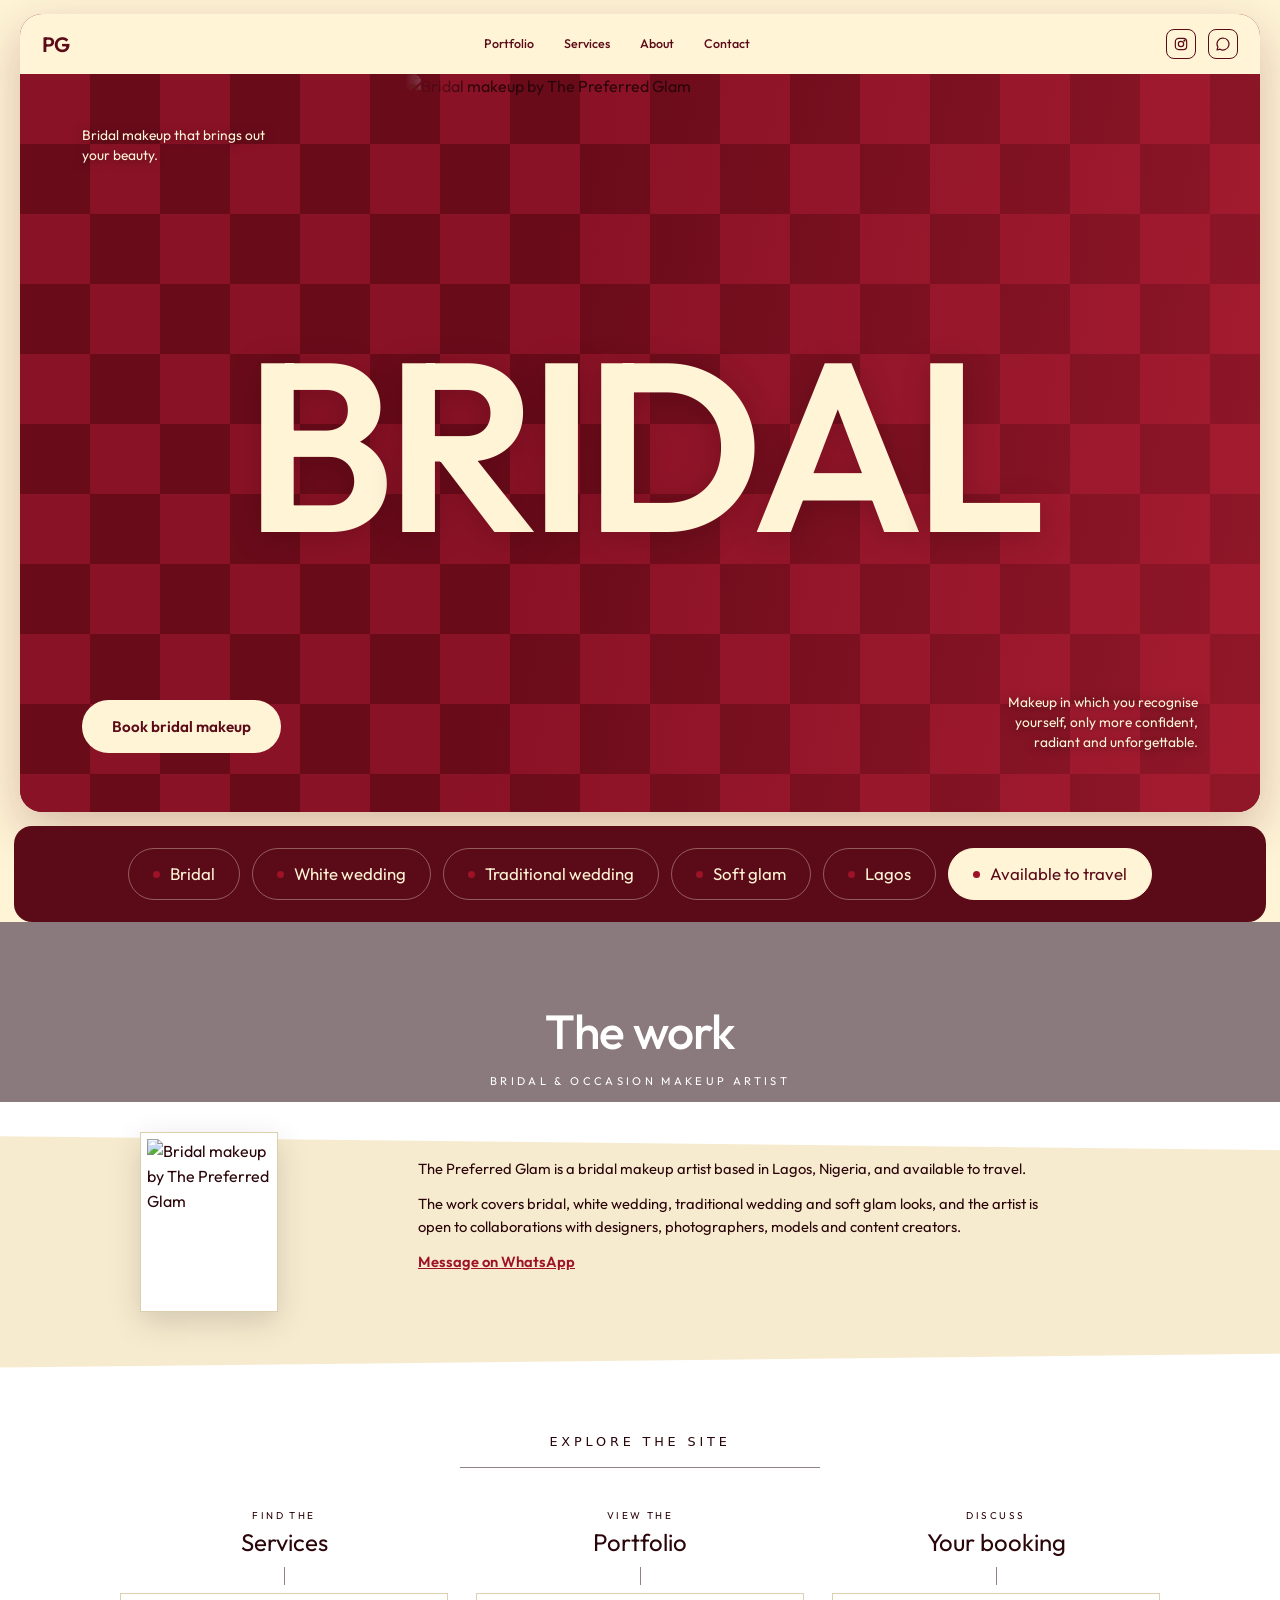
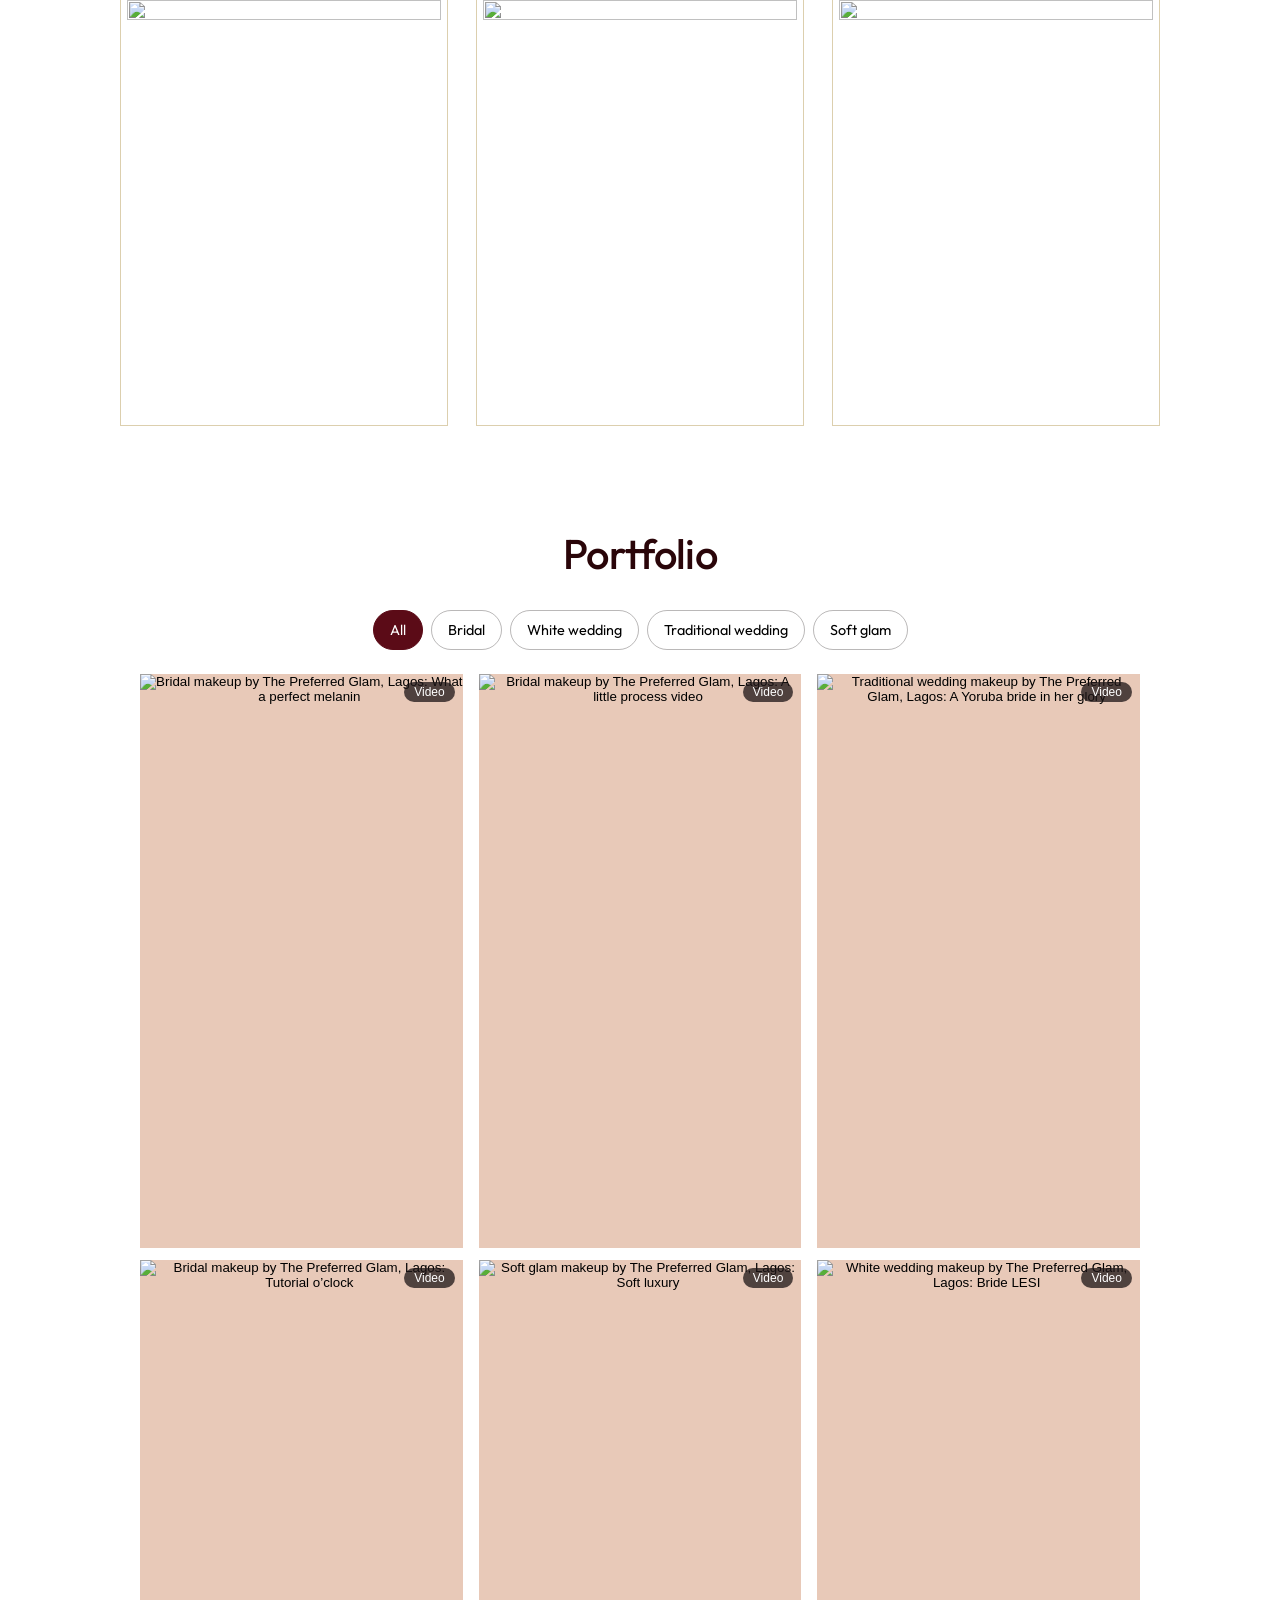
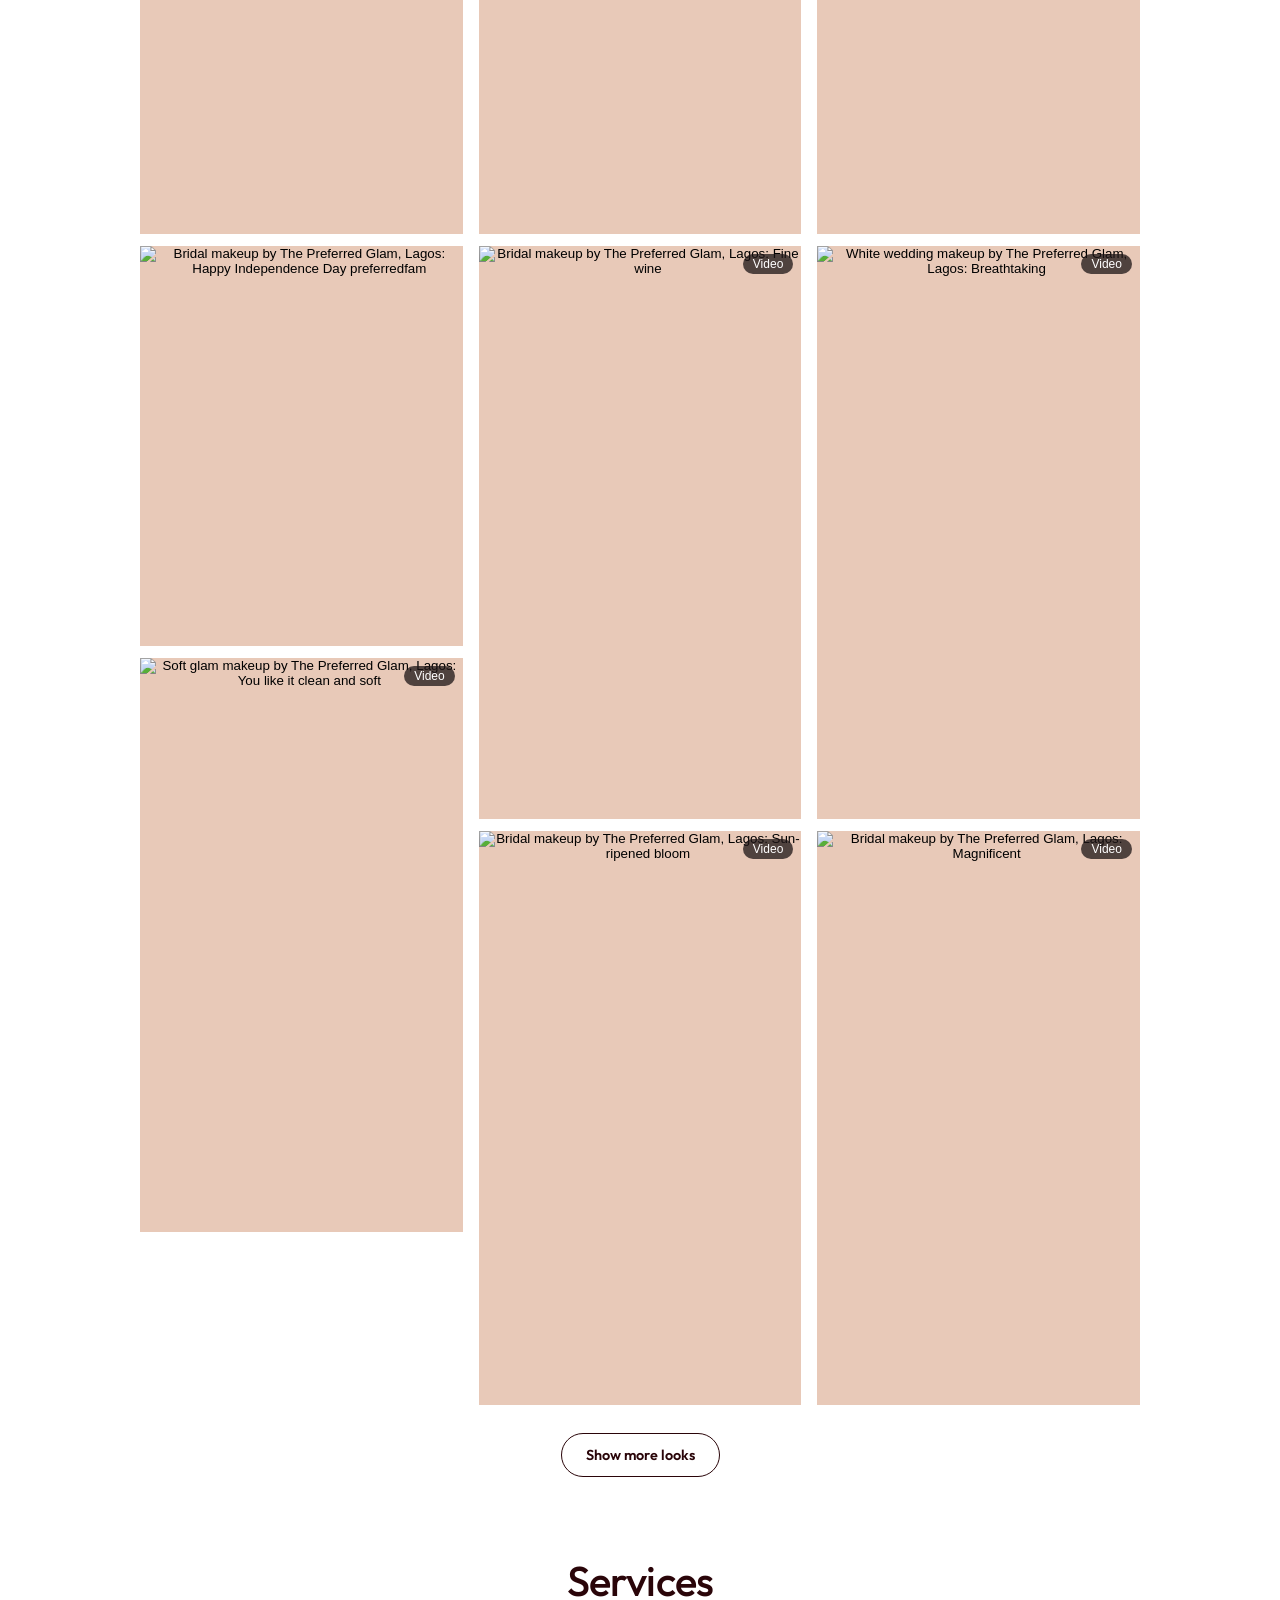
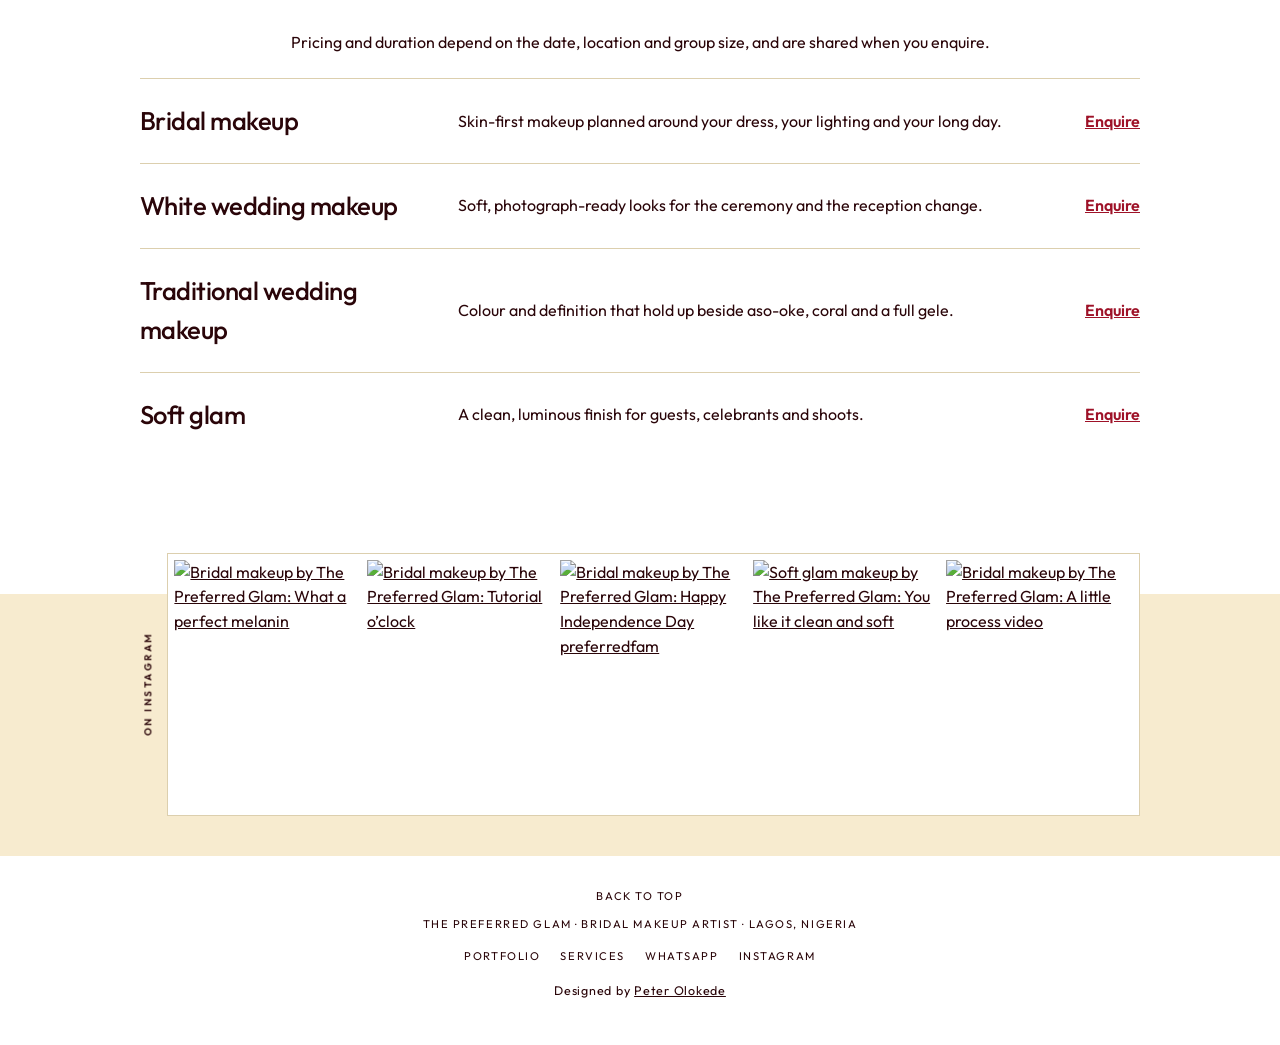
==== portfolio.html @ 5495562d "Add files via upload" ====
<!doctype html>
<html lang="en"><head><meta charset="utf-8"><meta name="viewport" content="width=device-width,initial-scale=1">
<title>The Preferred Glam | Bridal makeup artist in Lagos</title>
<meta name="description" content="Bridal, white wedding, traditional and soft glam makeup by The Preferred Glam, Lagos. Available to travel.">
<link rel="preconnect" href="https://fonts.googleapis.com"><link rel="preconnect" href="https://fonts.gstatic.com" crossorigin><link href="https://fonts.googleapis.com/css2?family=Outfit:wght@400;500;600&display=swap" rel="stylesheet"><style>
:root{--pearl:#FFF4D6;--ink:#2a0509;--oxblood:#5B0B17;--crimson:#9E1228;--blush:#E8C9B8;--tint:#F7EBCF;--line:#dccfae;--font:"Outfit","Manrope",system-ui,-apple-system,"Segoe UI",sans-serif}
*{box-sizing:border-box}html{scroll-behavior:smooth}body{margin:0;background:#fff;color:var(--ink);font-family:var(--font);line-height:1.55}
.serif{font-family:var(--font)}h1,h2,h3{font-family:var(--font);font-weight:500;letter-spacing:-.02em;margin:0}
a{color:inherit}:focus-visible{outline:2px solid var(--crimson);outline-offset:3px}img{display:block;max-width:100%}
.wrap{max-width:1040px;margin:0 auto;padding:0 20px}
.btn{display:inline-block;background:var(--crimson);color:#fff;padding:12px 24px;border-radius:999px;font-weight:600;font-size:.9rem;text-decoration:none;border:0;cursor:pointer;font-family:inherit}.btn:hover{background:var(--oxblood)}.btn.ghost{background:none;color:var(--ink);border:1px solid currentColor}
.frame{display:block;border:1px solid var(--line);padding:6px;background:#fff}.frame img{width:100%;aspect-ratio:3/4;object-fit:cover}
/* 1 split landing over sliding colour bands */























/* 2 image band */
.imgband{height:240px;background:linear-gradient(rgba(42,11,18,.55),rgba(42,11,18,.55)),url("https://scontent-icn2-1.cdninstagram.com/v/t51.82787-15/776498127_18065835083726344_6477129902035740378_n.jpg?stp=dst-jpg_e15_tt6&_nc_cat=105&ig_cache_key=Mzk2NDE2MTAzMDUxMzU0ODYxODE4MDY1ODM1MDgwNzI2MzQ0.3-ccb7-5&ccb=7-5&_nc_sid=58cdad&efg=eyJ2ZW5jb2RlX3RhZyI6IkNMSVBTLnhwaWRzLjEyODQuc2RyLnZpZGVvX3VzZXJfc2VsZWN0ZWRfdGh1bWJuYWlsLkMzIn0%3D&_nc_ohc=foSfloqNRNIQ7kNvwFeDomP&_nc_oc=AdqQBrpuUErZ2fdLxsrALUwp7JrqGAYkey0lzMNx5iqmxwYMngPbZj0biwzDD8BcIrY&_nc_ad=z-m&_nc_cid=0&_nc_zt=23&_nc_ht=scontent-icn2-1.cdninstagram.com&_nc_gid=I-YgtepUu65FXvy3laA9ug&_nc_ss=7a20f&oh=00_AQRleATV1WAsgg3W0RACZTMRs5vdMpqOMfEqbHxUVkVDhQ&oe=6AF56373") center 22%/cover;display:grid;place-items:center;text-align:center;color:#fff}
.imgband h2{font-size:clamp(2rem,6vw,3rem)}.imgband p{margin:4px 0 0;letter-spacing:.3em;font-size:.7rem}
/* 3 about with overlapping portrait */
.about{position:relative;background:#fff;padding:0 0 56px}
.about::before{content:"";position:absolute;left:0;right:0;top:34px;bottom:0;background:var(--tint);clip-path:polygon(0 0,100% 6%,100% 94%,0 100%)}
.about-in{position:relative;display:grid;gap:24px;grid-template-columns:1fr;margin-top:-60px;align-items:center}
.about-in .frame{width:min(220px,60%);box-shadow:0 10px 30px rgba(0,0,0,.15)}
.about-in p{margin:0 0 12px;font-size:.92rem;max-width:62ch}
@media(min-width:720px){.about-in{grid-template-columns:230px 1fr;gap:48px;padding-top:30px}}
/* 4 explore */
.explore{padding:64px 0 24px;text-align:center}.explore h2{font-family:system-ui,sans-serif;letter-spacing:.3em;font-size:.8rem;font-weight:500}.explore h2::after{content:"";display:block;width:min(360px,70%);height:1px;background:var(--ink);margin:16px auto 0;opacity:.5}
.tri{list-style:none;margin:40px 0 0;padding:0;display:grid;gap:28px;grid-template-columns:1fr}@media(min-width:720px){.tri{grid-template-columns:repeat(3,1fr)}}
.tri a{text-decoration:none;display:block}.tri small{display:block;font-size:.62rem;letter-spacing:.25em}.tri .t{font-family:var(--font);font-size:1.5rem}.tri i{display:block;width:1px;height:18px;background:var(--ink);margin:6px auto 8px;opacity:.5}
/* gallery */
section[id]{scroll-margin-top:16px}
.sec-h{text-align:center;margin:72px 0 24px}.sec-h h2{font-size:clamp(1.8rem,5vw,2.6rem)}
.filters{display:flex;flex-wrap:wrap;gap:8px;justify-content:center;margin:0 0 24px}
.pill{border:1px solid rgba(28,20,22,.3);background:none;border-radius:999px;padding:8px 16px;font:inherit;font-size:.9rem;cursor:pointer}.pill[aria-pressed=true]{background:var(--oxblood);border-color:var(--oxblood);color:#fff}
.grid{list-style:none;margin:0;padding:0;columns:2;column-gap:12px}@media(min-width:760px){.grid{columns:3;column-gap:16px}}
.gcard{break-inside:avoid;margin-bottom:12px}.card{break-inside:avoid;margin-bottom:12px}.card[hidden]{display:none}
.card button{position:relative;display:block;width:100%;padding:0;border:0;overflow:hidden;background:var(--blush);cursor:pointer}.card img{width:100%;height:auto;transition:transform .5s}.card button:hover img{transform:scale(1.03)}
.tag{position:absolute;top:8px;right:8px;background:rgba(28,20,22,.75);color:#fff;font-size:.75rem;padding:3px 10px;border-radius:999px}
.more{text-align:center;margin:28px 0 0}.more[hidden]{display:none}
.svc{list-style:none;margin:0;padding:0;display:grid;gap:0}.svc li{border-top:1px solid var(--line);padding:22px 0;display:grid;gap:8px;grid-template-columns:1fr}@media(min-width:720px){.svc li{grid-template-columns:1fr 2fr auto;align-items:center}}
.svc h3{font-size:1.6rem}.svc p{margin:0}.link{font-weight:600;color:var(--crimson)}
/* instagram strip */
.igw{background:linear-gradient(#fff 0,#fff 20%,var(--tint) 20%);margin-top:72px;padding:24px 0 40px}
.ig{display:flex;align-items:stretch;gap:12px}.ig b{writing-mode:vertical-rl;transform:rotate(180deg);font-size:.62rem;letter-spacing:.25em;font-weight:600;align-self:center}
.igs{flex:1;display:grid;grid-template-columns:repeat(5,1fr);gap:6px;border:1px solid var(--line);padding:6px;background:#fff}.igs img{width:100%;aspect-ratio:3/4;object-fit:cover}
footer{background:#fff;text-align:center;padding:32px 20px;font-size:.7rem;letter-spacing:.14em}footer nav{display:flex;gap:20px;justify-content:center;flex-wrap:wrap;margin-top:14px}footer a{text-decoration:none}
dialog{border:0;border-radius:16px;padding:0;width:min(92vw,500px);max-height:92vh;background:#fff}dialog::backdrop{background:rgba(28,20,22,.82)}
dialog img{width:100%;max-height:62vh;object-fit:contain;background:var(--ink)}.info{padding:20px}.info h2{font-size:1.6rem}.info p{margin:4px 0 16px;opacity:.7;font-size:.9rem}.acts{display:flex;flex-wrap:wrap;gap:8px}
@media(prefers-reduced-motion:reduce){}

.chips{border-radius:18px;margin-top:14px;display:flex;flex-wrap:wrap;justify-content:center;gap:12px;background:var(--oxblood);padding:22px 16px}
.chip{position:relative;overflow:hidden;isolation:isolate;display:inline-flex;align-items:center;gap:10px;padding:12px 24px;border:1px solid rgba(255,244,214,.35);border-radius:999px;color:#FFF4D6;text-decoration:none;font-family:var(--font);font-size:1.05rem;cursor:pointer;
 opacity:0;transform:translateY(18px);animation:chipIn .7s cubic-bezier(.2,.7,.2,1) forwards;transition:transform .35s cubic-bezier(.2,.7,.2,1),box-shadow .35s,border-color .35s,color .35s}
.chip:nth-child(1){animation-delay:.1s}.chip:nth-child(2){animation-delay:.2s}.chip:nth-child(3){animation-delay:.3s}.chip:nth-child(4){animation-delay:.4s}.chip:nth-child(5){animation-delay:.5s}.chip:nth-child(6){animation-delay:.6s}
@keyframes chipIn{to{opacity:1;transform:none}}
.chip::before{content:"";position:absolute;inset:0;z-index:-1;background:linear-gradient(100deg,var(--crimson),#6B1226);transform:scaleX(0);transform-origin:left;transition:transform .45s cubic-bezier(.2,.7,.2,1)}
.chip::after{content:"";position:absolute;top:0;left:-60%;width:40%;height:100%;z-index:-1;background:linear-gradient(100deg,transparent,rgba(255,255,255,.35),transparent);transform:skewX(-20deg)}
.chip i{width:7px;height:7px;border-radius:50%;background:var(--crimson);transition:background .35s,transform .35s;animation:pulse 2.4s ease-in-out infinite}
@keyframes pulse{50%{box-shadow:0 0 0 6px rgba(168,25,47,0)}0%{box-shadow:0 0 0 0 rgba(168,25,47,.6)}}
.chip:hover,.chip:focus-visible{transform:translateY(-4px) scale(1.04);border-color:var(--crimson);box-shadow:0 10px 24px rgba(168,25,47,.45)}
.chip:hover::before,.chip:focus-visible::before{transform:scaleX(1)}
.chip:hover::after,.chip:focus-visible::after{left:130%;transition:left .7s ease}
.chip:hover i,.chip:focus-visible i{background:#fff;transform:scale(1.5);animation:none}
.chip:active{transform:translateY(-1px) scale(.96)}
.chip.solid{background:#FFF4D6;color:var(--oxblood);border-color:#FFF4D6}.chip.solid::before{background:var(--blush)}.chip.solid:hover{color:var(--ink)}
@media(prefers-reduced-motion:reduce){.chip{animation:none;opacity:1;transform:none}.chip i{animation:none}.chip::after{display:none}}

.vh{padding:14px 14px 0;background:var(--pearl)}
.win{max-width:1240px;margin:0 auto;border-radius:22px;overflow:hidden;background:#7a0f20;box-shadow:0 18px 50px rgba(91,11,23,.25)}
.vnav{display:flex;align-items:center;justify-content:space-between;gap:16px;background:var(--pearl);color:var(--oxblood);padding:14px 22px}
.logo{font-weight:600;font-size:1.3rem;letter-spacing:-.05em;text-decoration:none}
.vnav ul{display:none;list-style:none;margin:0;padding:0;gap:30px;font-size:.78rem;font-weight:500}.vnav ul a{text-decoration:none;position:relative}
.vnav ul a::after{content:"";position:absolute;left:0;right:0;bottom:-3px;height:1.5px;background:currentColor;transform:scaleX(0);transform-origin:left;transition:transform .3s}.vnav ul a:hover::after{transform:scaleX(1)}
@media(min-width:600px){.vnav ul{display:flex}}
.soc{display:flex;gap:12px}.soc a{display:grid;place-items:center;width:30px;height:30px;border:1.5px solid currentColor;border-radius:8px;transition:background .25s,color .25s}.soc a:hover{background:var(--oxblood);color:var(--pearl)}.soc svg{width:16px;height:16px}
.stage{position:relative;min-height:clamp(520px,82vh,760px);overflow:hidden;display:grid;place-items:center;isolation:isolate}
.checker{position:absolute;inset:0;z-index:-3;background-image:conic-gradient(#6a0b1a 25%,#8a1226 0 50%,#6a0b1a 0 75%,#8a1226 0);background-size:140px 140px;animation:chk 12s linear infinite}
.sheen{position:absolute;inset:0;z-index:-2;background:linear-gradient(100deg,transparent 20%,rgba(214,45,66,.38) 50%,transparent 80%);background-size:220% 100%;animation:sheen 9s ease-in-out infinite alternate}
@keyframes chk{to{background-position:140px 0}}@keyframes sheen{to{background-position:100% 0}}
.face{position:absolute;left:50%;top:0;height:100%;width:min(78vw,470px);transform:translateX(-50%);object-fit:cover;object-position:50% 12%;z-index:-1;-webkit-mask-image:linear-gradient(90deg,transparent,#000 16%,#000 84%,transparent);mask-image:linear-gradient(90deg,transparent,#000 16%,#000 84%,transparent)}
.giant{margin:0;display:flex;font-weight:600;font-size:clamp(3.4rem,19vw,15rem);line-height:.9;letter-spacing:-.045em;color:var(--pearl);text-shadow:0 4px 30px rgba(42,5,9,.25)}
.giant span{display:inline-block;opacity:0;transform:translateY(60px);animation:rise 1s cubic-bezier(.2,.7,.2,1) forwards}
.giant span:nth-child(2){animation-delay:.08s}.giant span:nth-child(3){animation-delay:.16s}.giant span:nth-child(4){animation-delay:.24s}.giant span:nth-child(5){animation-delay:.32s}.giant span:nth-child(6){animation-delay:.4s}
@keyframes rise{to{opacity:1;transform:none}}
.note{position:absolute;z-index:3;margin:0;color:var(--pearl);font-size:clamp(.68rem,1.9vw,.86rem);line-height:1.45;max-width:190px;text-shadow:0 1px 10px rgba(42,5,9,.6)}
.note.l{top:7%;left:5%}.note.r{bottom:8%;right:5%;text-align:right;max-width:210px}
.pillcta{position:absolute;left:5%;bottom:8%;z-index:3;background:var(--pearl);color:var(--oxblood);font-weight:600;font-size:clamp(.78rem,2vw,.95rem);padding:15px 30px;border-radius:999px;text-decoration:none;transition:transform .3s cubic-bezier(.2,.7,.2,1),box-shadow .3s,background .3s}
.pillcta:hover{transform:translateY(-4px) scale(1.04);background:#fff;box-shadow:0 12px 28px rgba(0,0,0,.35)}.pillcta:active{transform:scale(.96)}
@media(max-width:520px){.note.r{display:none}.pillcta{left:50%;transform:translateX(-50%)}.pillcta:hover{transform:translateX(-50%) translateY(-3px)}}
footer .credit{margin-top:16px;letter-spacing:.06em;text-transform:none;font-size:.78rem}footer .credit a{text-decoration:underline}
@media(prefers-reduced-motion:reduce){.checker,.sheen,.giant span{animation:none!important}.giant span{opacity:1;transform:none}}
</style></head><body>
<header class="vh"><div class="win"><nav class="vnav" aria-label="Main"><a class="logo" href="#" aria-label="The Preferred Glam">PG</a>
<ul><li><a href="#portfolio">Portfolio</a></li><li><a href="#services">Services</a></li><li><a href="#about">About</a></li><li><a href="https://wa.me/2348142095677?text=Hello%2C%20I%20would%20like%20to%20enquire%20about%20makeup.">Contact</a></li></ul>
<div class="soc"><a href="https://www.instagram.com/thepreferredglam/" rel="noopener" aria-label="Instagram"><svg viewBox="0 0 24 24" fill="none" stroke="currentColor" stroke-width="1.8"><rect x="3.5" y="3.5" width="17" height="17" rx="5"/><circle cx="12" cy="12" r="4"/><circle cx="17.2" cy="6.8" r=".8" fill="currentColor"/></svg></a><a href="https://wa.me/2348142095677?text=Hello" rel="noopener" aria-label="WhatsApp"><svg viewBox="0 0 24 24" fill="none" stroke="currentColor" stroke-width="1.8" stroke-linejoin="round"><path d="M12 3a9 9 0 0 0-7.7 13.6L3 21l4.5-1.2A9 9 0 1 0 12 3z"/></svg></a></div></nav>
<div class="stage"><div class="checker" aria-hidden="true"></div><div class="sheen" aria-hidden="true"></div>
<img class="face" src="https://scontent-icn2-1.cdninstagram.com/v/t51.82787-15/776498127_18065835083726344_6477129902035740378_n.jpg?stp=dst-jpg_e15_tt6&amp;_nc_cat=105&amp;ig_cache_key=Mzk2NDE2MTAzMDUxMzU0ODYxODE4MDY1ODM1MDgwNzI2MzQ0.3-ccb7-5&amp;ccb=7-5&amp;_nc_sid=58cdad&amp;efg=eyJ2ZW5jb2RlX3RhZyI6IkNMSVBTLnhwaWRzLjEyODQuc2RyLnZpZGVvX3VzZXJfc2VsZWN0ZWRfdGh1bWJuYWlsLkMzIn0%3D&amp;_nc_ohc=foSfloqNRNIQ7kNvwFeDomP&amp;_nc_oc=AdqQBrpuUErZ2fdLxsrALUwp7JrqGAYkey0lzMNx5iqmxwYMngPbZj0biwzDD8BcIrY&amp;_nc_ad=z-m&amp;_nc_cid=0&amp;_nc_zt=23&amp;_nc_ht=scontent-icn2-1.cdninstagram.com&amp;_nc_gid=I-YgtepUu65FXvy3laA9ug&amp;_nc_ss=7a20f&amp;oh=00_AQRleATV1WAsgg3W0RACZTMRs5vdMpqOMfEqbHxUVkVDhQ&amp;oe=6AF56373" alt="Bridal makeup by The Preferred Glam" referrerpolicy="no-referrer">
<h1 class="giant" aria-label="Bridal makeup artist in Lagos"><span>B</span><span>R</span><span>I</span><span>D</span><span>A</span><span>L</span></h1>
<p class="note l">Bridal makeup that brings out your beauty.</p>
<p class="note r">Makeup in which you recognise yourself, only more confident, radiant and unforgettable.</p>
<a class="pillcta" href="https://wa.me/2348142095677?text=Hello%2C%20I%20would%20like%20to%20book%20bridal%20makeup.">Book bridal makeup</a></div></div><nav class="chips" aria-label="Browse by style"><a class="chip" href="#portfolio" data-go="Bridal"><i></i>Bridal</a><a class="chip" href="#portfolio" data-go="White wedding"><i></i>White wedding</a><a class="chip" href="#portfolio" data-go="Traditional wedding"><i></i>Traditional wedding</a><a class="chip" href="#portfolio" data-go="Soft glam"><i></i>Soft glam</a><a class="chip" href="#about"><i></i>Lagos</a><a class="chip solid" href="https://wa.me/2348142095677?text=Hello%2C%20I%20would%20like%20to%20ask%20about%20travel%20for%20my%20makeup."><i></i>Available to travel</a></nav></header>
<div class="imgband" role="img" aria-label="Bridal makeup by The Preferred Glam"><div><h2>The work</h2><p>BRIDAL &amp; OCCASION MAKEUP ARTIST</p></div></div>
<section class="about" id="about"><div class="wrap about-in"><span class="frame"><img src="https://scontent-mad1-1.cdninstagram.com/v/t51.82787-15/750521928_18061631621726344_4409983950343350916_n.jpg?stp=dst-jpg_e15_tt6&amp;_nc_cat=106&amp;ig_cache_key=Mzk0MzkxNzA1MTYzMzQ0ODE5ODE4MDYxNjMxNjE4NzI2MzQ0.3-ccb7-5&amp;ccb=7-5&amp;_nc_sid=58cdad&amp;efg=eyJ2ZW5jb2RlX3RhZyI6IkNMSVBTLnhwaWRzLjcyMC5zZHIudmlkZW9fZGVmYXVsdF9jb3Zlcl9mcmFtZS5DMyJ9&amp;_nc_ohc=_vqldoMsz3sQ7kNvwFWypY4&amp;_nc_oc=AdoRPU1we6dh_2bohi1qxTbbt_fJMoaPW6kkgKkeVn25WQrQtn2YxL2o4nV62anrozQ&amp;_nc_ad=z-m&amp;_nc_cid=0&amp;_nc_zt=23&amp;_nc_ht=scontent-mad1-1.cdninstagram.com&amp;_nc_gid=gxy7zUvLfkmj1K3DzB45Lw&amp;_nc_ss=7a20f&amp;oh=00_AQQLnQmeWT8Dda-6cNXXQS_b9u0kwKW56WfwDcUq2fNkaA&amp;oe=6AF57412" alt="Bridal makeup by The Preferred Glam" referrerpolicy="no-referrer"></span>
<div><p>The Preferred Glam is a bridal makeup artist based in Lagos, Nigeria, and available to travel.</p><p>The work covers bridal, white wedding, traditional wedding and soft glam looks, and the artist is open to collaborations with designers, photographers, models and content creators.</p><p><a class="link" href="https://wa.me/2348142095677?text=Hello%2C%20I%20would%20like%20to%20enquire%20about%20makeup.">Message on WhatsApp</a></p></div></div></section>
<section class="explore wrap"><h2>EXPLORE THE SITE</h2><ul class="tri">
<li><a href="#services"><small>FIND THE</small><span class="t">Services</span><i></i><span class="frame"><img src="https://scontent-mel1-1.cdninstagram.com/v/t51.82787-15/783685908_18067728263726344_973277580778718886_n.jpg?stp=dst-jpg_e15_tt6&amp;_nc_cat=103&amp;_nc_map=urlgen_bucketless&amp;ig_cache_key=Mzk3MDY1MjUzMzE1NDk3NTIzMzE4MDY3NzI4MjYwNzI2MzQ0.3-ccb7-5&amp;ccb=7-5&amp;_nc_sid=58cdad&amp;efg=eyJ2ZW5jb2RlX3RhZyI6IkNMSVBTLnhwaWRzLjcyMC5zZHIudmlkZW9fdXNlcl91cGxvYWRlZF90aHVtYm5haWwuQzMifQ%3D%3D&amp;_nc_ohc=X5cE-8J3PdgQ7kNvwHojLSV&amp;_nc_oc=AdpsqQChHUrFe6UlPRn1XZwBy6wMJ64ho2Is62HQ8xSiiCG_424Gno7j2FNAgmisIMM&amp;_nc_ad=z-m&amp;_nc_cid=0&amp;_nc_zt=23&amp;_nc_ht=scontent-mel1-1.cdninstagram.com&amp;_nc_gid=oD3zJ3wkT6IihfT9JJ0TUw&amp;_nc_ss=7a20f&amp;oh=00_AQRHdnMYXzP_6IcwquhqvlJ5vcezNQekRMUYtnMs9F1Glw&amp;oe=6AF57275" alt="" referrerpolicy="no-referrer"></span></a></li>
<li><a href="#portfolio"><small>VIEW THE</small><span class="t">Portfolio</span><i></i><span class="frame"><img src="https://scontent-icn2-1.cdninstagram.com/v/t51.82787-15/776498127_18065835083726344_6477129902035740378_n.jpg?stp=dst-jpg_e15_tt6&amp;_nc_cat=105&amp;ig_cache_key=Mzk2NDE2MTAzMDUxMzU0ODYxODE4MDY1ODM1MDgwNzI2MzQ0.3-ccb7-5&amp;ccb=7-5&amp;_nc_sid=58cdad&amp;efg=eyJ2ZW5jb2RlX3RhZyI6IkNMSVBTLnhwaWRzLjEyODQuc2RyLnZpZGVvX3VzZXJfc2VsZWN0ZWRfdGh1bWJuYWlsLkMzIn0%3D&amp;_nc_ohc=foSfloqNRNIQ7kNvwFeDomP&amp;_nc_oc=AdqQBrpuUErZ2fdLxsrALUwp7JrqGAYkey0lzMNx5iqmxwYMngPbZj0biwzDD8BcIrY&amp;_nc_ad=z-m&amp;_nc_cid=0&amp;_nc_zt=23&amp;_nc_ht=scontent-icn2-1.cdninstagram.com&amp;_nc_gid=I-YgtepUu65FXvy3laA9ug&amp;_nc_ss=7a20f&amp;oh=00_AQRleATV1WAsgg3W0RACZTMRs5vdMpqOMfEqbHxUVkVDhQ&amp;oe=6AF56373" alt="" referrerpolicy="no-referrer"></span></a></li>
<li><a href="https://wa.me/2348142095677?text=Hello%2C%20I%20would%20like%20to%20book."><small>DISCUSS</small><span class="t">Your booking</span><i></i><span class="frame"><img src="https://scontent-ams2-1.cdninstagram.com/v/t51.71878-15/746369139_1710312503517421_6410375456319235560_n.jpg?stp=dst-jpg_e15_tt6&amp;_nc_cat=101&amp;ig_cache_key=Mzk0MTY2Njg3NTUxODczMDI2MTExOTAwMTMxMjY2MTU1MTg%3D.3-ccb7-5&amp;ccb=7-5&amp;_nc_sid=58cdad&amp;efg=eyJ2ZW5jb2RlX3RhZyI6IkNMSVBTLnhwaWRzLjY0MC5zZHIudmlkZW9fbmZyYW1lX2NvdmVyX2ZyYW1lLkMzIn0%3D&amp;_nc_ohc=hg4wYz_mpc8Q7kNvwH3JZE5&amp;_nc_oc=Ado7KZN-wIEn0paUac91_3HsUimizXNR3I7B_wQEt9_w1xXSVCfENM63Et5rQUMjmCA&amp;_nc_ad=z-m&amp;_nc_cid=0&amp;_nc_zt=23&amp;_nc_ht=scontent-ams2-1.cdninstagram.com&amp;_nc_gid=JYSwYhM7yE7h41bjI5R6Ow&amp;_nc_ss=7a20f&amp;oh=00_AQQwL3Bkv30fnCIoRzSTlHy0Y2ZiMuaWQ20FEhTsyZuqkw&amp;oe=6AF55D2D" alt="" referrerpolicy="no-referrer"></span></a></li></ul></section>
<section id="portfolio" class="wrap"><div class="sec-h"><h2>Portfolio</h2></div>
<div class="filters" role="group" aria-label="Filter by category"><button type="button" class="pill" data-filter="All" aria-pressed="true">All</button><button type="button" class="pill" data-filter="Bridal" aria-pressed="false">Bridal</button><button type="button" class="pill" data-filter="White wedding" aria-pressed="false">White wedding</button><button type="button" class="pill" data-filter="Traditional wedding" aria-pressed="false">Traditional wedding</button><button type="button" class="pill" data-filter="Soft glam" aria-pressed="false">Soft glam</button></div>
<ul class="grid" id="grid"><li class="card" data-cat="Bridal"><button type="button" data-ig="https://www.instagram.com/p/DeY053VtkzM/" data-title="What a perfect melanin" data-cat-label="Bridal" data-video="1" data-src="https://scontent-fra3-1.cdninstagram.com/v/t51.82787-15/847665527_18074100548726344_5183130609795992705_n.jpg?stp=dst-jpg_e15_tt6&amp;_nc_cat=106&amp;ig_cache_key=NDAwNjE4NDU0MzM5NDg3NjYyMDE4MDc0MTAwNTQ1NzI2MzQ0.3-ccb7-5&amp;ccb=7-5&amp;_nc_sid=58cdad&amp;efg=eyJ2ZW5jb2RlX3RhZyI6IkNMSVBTLnhwaWRzLjcyMC5zZHIudmlkZW9fdXNlcl9zZWxlY3RlZF90aHVtYm5haWwuQzMifQ%3D%3D&amp;_nc_ohc=EqXkiBYfNB4Q7kNvwEBzN5K&amp;_nc_oc=AdpwNpjoR_tVadwdyhPaMmCum3omd3BI9Wyf-kpWlGJnrYDFSaqQILMuyN0rmgO5Ygt7J4i2tThtxrFFEV4A86zt&amp;_nc_ad=z-m&amp;_nc_cid=0&amp;_nc_zt=23&amp;_nc_ht=scontent-fra3-1.cdninstagram.com&amp;_nc_gid=bOA5Ka-nfA22AUoHbxf21Q&amp;_nc_ss=7a20f&amp;oh=00_AQQl_O68YpTwLqtLTkDbbZbRURlQcfTl1ks9VDYsZmU4xQ&amp;oe=6AF5698F"><img src="https://scontent-fra3-1.cdninstagram.com/v/t51.82787-15/847665527_18074100548726344_5183130609795992705_n.jpg?stp=dst-jpg_e15_tt6&amp;_nc_cat=106&amp;ig_cache_key=NDAwNjE4NDU0MzM5NDg3NjYyMDE4MDc0MTAwNTQ1NzI2MzQ0.3-ccb7-5&amp;ccb=7-5&amp;_nc_sid=58cdad&amp;efg=eyJ2ZW5jb2RlX3RhZyI6IkNMSVBTLnhwaWRzLjcyMC5zZHIudmlkZW9fdXNlcl9zZWxlY3RlZF90aHVtYm5haWwuQzMifQ%3D%3D&amp;_nc_ohc=EqXkiBYfNB4Q7kNvwEBzN5K&amp;_nc_oc=AdpwNpjoR_tVadwdyhPaMmCum3omd3BI9Wyf-kpWlGJnrYDFSaqQILMuyN0rmgO5Ygt7J4i2tThtxrFFEV4A86zt&amp;_nc_ad=z-m&amp;_nc_cid=0&amp;_nc_zt=23&amp;_nc_ht=scontent-fra3-1.cdninstagram.com&amp;_nc_gid=bOA5Ka-nfA22AUoHbxf21Q&amp;_nc_ss=7a20f&amp;oh=00_AQQl_O68YpTwLqtLTkDbbZbRURlQcfTl1ks9VDYsZmU4xQ&amp;oe=6AF5698F" alt="Bridal makeup by The Preferred Glam, Lagos: What a perfect melanin" width="720" height="1280" loading="lazy" referrerpolicy="no-referrer"><span class="tag">Video</span></button></li><li class="card" data-cat="Bridal"><button type="button" data-ig="https://www.instagram.com/p/Dd_KsW-tYuQ/" data-title="Tutorial o’clock" data-cat-label="Bridal" data-video="1" data-src="https://scontent-mxp1-1.cdninstagram.com/v/t51.82787-15/831674026_18072673130726344_4946575986134852570_n.jpg?stp=dst-jpg_e15_tt6&amp;_nc_cat=107&amp;ig_cache_key=Mzk5ODk2MjAyMjkyNDc4MjQ4MDE4MDcyNjczMTI3NzI2MzQ0.3-ccb7-5&amp;ccb=7-5&amp;_nc_sid=58cdad&amp;efg=eyJ2ZW5jb2RlX3RhZyI6IkNMSVBTLnhwaWRzLjcyMC5zZHIudmlkZW9fdXNlcl91cGxvYWRlZF90aHVtYm5haWwuQzMifQ%3D%3D&amp;_nc_ohc=G5NSOW1h0IwQ7kNvwHO_Fkq&amp;_nc_oc=Ado2FFr3FzWtF8jLjP-A2xcJD3MYkYV0GKbJC_bsJPctzR4vFCa-GD0YS-LymhgsWi0&amp;_nc_ad=z-m&amp;_nc_cid=0&amp;_nc_zt=23&amp;_nc_ht=scontent-mxp1-1.cdninstagram.com&amp;_nc_gid=2hAptzSZh-oGuYYt75cv0A&amp;_nc_ss=7a20f&amp;oh=00_AQRwlp1aNfijd--Tcztz5IdsyEhgaLd2n98dPJQ_PoPKrw&amp;oe=6AF57DD9"><img src="https://scontent-mxp1-1.cdninstagram.com/v/t51.82787-15/831674026_18072673130726344_4946575986134852570_n.jpg?stp=dst-jpg_e15_tt6&amp;_nc_cat=107&amp;ig_cache_key=Mzk5ODk2MjAyMjkyNDc4MjQ4MDE4MDcyNjczMTI3NzI2MzQ0.3-ccb7-5&amp;ccb=7-5&amp;_nc_sid=58cdad&amp;efg=eyJ2ZW5jb2RlX3RhZyI6IkNMSVBTLnhwaWRzLjcyMC5zZHIudmlkZW9fdXNlcl91cGxvYWRlZF90aHVtYm5haWwuQzMifQ%3D%3D&amp;_nc_ohc=G5NSOW1h0IwQ7kNvwHO_Fkq&amp;_nc_oc=Ado2FFr3FzWtF8jLjP-A2xcJD3MYkYV0GKbJC_bsJPctzR4vFCa-GD0YS-LymhgsWi0&amp;_nc_ad=z-m&amp;_nc_cid=0&amp;_nc_zt=23&amp;_nc_ht=scontent-mxp1-1.cdninstagram.com&amp;_nc_gid=2hAptzSZh-oGuYYt75cv0A&amp;_nc_ss=7a20f&amp;oh=00_AQRwlp1aNfijd--Tcztz5IdsyEhgaLd2n98dPJQ_PoPKrw&amp;oe=6AF57DD9" alt="Bridal makeup by The Preferred Glam, Lagos: Tutorial o’clock" width="720" height="1280" loading="lazy" referrerpolicy="no-referrer"><span class="tag">Video</span></button></li><li class="card" data-cat="Bridal"><button type="button" data-ig="https://www.instagram.com/p/Dd8qnxAjQ7H/" data-title="Happy Independence Day preferredfam" data-cat-label="Bridal" data-video="0" data-src="https://scontent-mad2-1.cdninstagram.com/v/t51.82787-15/828451238_18072525971726344_3137764249379804030_n.jpg?stp=dst-jpg_e35_tt6&amp;_nc_cat=109&amp;ig_cache_key=Mzk5ODI1MTM1MzgxMjMzMTU1OQ%3D%3D.3-ccb7-5&amp;ccb=7-5&amp;_nc_sid=58cdad&amp;efg=eyJ2ZW5jb2RlX3RhZyI6IkNBUk9VU0VMX0lURU0ueHBpZHMuMjg3Mi5zZHIucmVndWxhcl9waG90by5DMyJ9&amp;_nc_ohc=YhERa4nCO3UQ7kNvwFAlFsl&amp;_nc_oc=AdrnFAwpFvRQOK-qBneHV8RyVUxFovKRLu2kpQvSL8ln5OT8RPlWRwvBYW5zaq9wlQ8&amp;_nc_ad=z-m&amp;_nc_cid=0&amp;_nc_zt=23&amp;_nc_ht=scontent-mad2-1.cdninstagram.com&amp;_nc_gid=E7BsM8jkijEYYBfOKdhviQ&amp;_nc_ss=7a20f&amp;oh=00_AQShYH9SPL_7U1JZbpK4Nnhnail9yuNIoqdek5wENEETbg&amp;oe=6AF560A9"><img src="https://scontent-mad2-1.cdninstagram.com/v/t51.82787-15/828451238_18072525971726344_3137764249379804030_n.jpg?stp=dst-jpg_e35_tt6&amp;_nc_cat=109&amp;ig_cache_key=Mzk5ODI1MTM1MzgxMjMzMTU1OQ%3D%3D.3-ccb7-5&amp;ccb=7-5&amp;_nc_sid=58cdad&amp;efg=eyJ2ZW5jb2RlX3RhZyI6IkNBUk9VU0VMX0lURU0ueHBpZHMuMjg3Mi5zZHIucmVndWxhcl9waG90by5DMyJ9&amp;_nc_ohc=YhERa4nCO3UQ7kNvwFAlFsl&amp;_nc_oc=AdrnFAwpFvRQOK-qBneHV8RyVUxFovKRLu2kpQvSL8ln5OT8RPlWRwvBYW5zaq9wlQ8&amp;_nc_ad=z-m&amp;_nc_cid=0&amp;_nc_zt=23&amp;_nc_ht=scontent-mad2-1.cdninstagram.com&amp;_nc_gid=E7BsM8jkijEYYBfOKdhviQ&amp;_nc_ss=7a20f&amp;oh=00_AQShYH9SPL_7U1JZbpK4Nnhnail9yuNIoqdek5wENEETbg&amp;oe=6AF560A9" alt="Bridal makeup by The Preferred Glam, Lagos: Happy Independence Day preferredfam" width="2872" height="3563" loading="lazy" referrerpolicy="no-referrer"></button></li><li class="card" data-cat="Soft glam"><button type="button" data-ig="https://www.instagram.com/p/Dd0wZU2NpPn/" data-title="You like it clean and soft" data-cat-label="Soft glam" data-video="1" data-src="https://scontent-nrt6-1.cdninstagram.com/v/t51.82787-15/825325587_18072109268726344_6938656130210056499_n.jpg?stp=dst-jpg_e15_tt6&amp;_nc_cat=106&amp;ig_cache_key=Mzk5NjAzMTYxNTk4ODMwNjkxOTE4MDcyMTA5MjY1NzI2MzQ0.3-ccb7-5&amp;ccb=7-5&amp;_nc_sid=58cdad&amp;efg=eyJ2ZW5jb2RlX3RhZyI6IkNMSVBTLnhwaWRzLjcyMC5zZHIudmlkZW9fdXNlcl9zZWxlY3RlZF90aHVtYm5haWwuQzMifQ%3D%3D&amp;_nc_ohc=Nc40VcFaGvYQ7kNvwGDc6W4&amp;_nc_oc=AdoJeZrI0JzK4dEkby1lOopOreBVrr4eeP85cXMbK1taXhKDFZLyUjjXUi4TyIe4cJkdIFaj3Opfj6J41F2ICoE5&amp;_nc_ad=z-m&amp;_nc_cid=0&amp;_nc_zt=23&amp;_nc_ht=scontent-nrt6-1.cdninstagram.com&amp;_nc_gid=QHKZaNqvkswVQPLQl0nKEw&amp;_nc_ss=7a20f&amp;oh=00_AQRI1iT_vi8NV-oztyOMmO5OmMj2L_LJn0f49DXF-ybQ0w&amp;oe=6AF569D7"><img src="https://scontent-nrt6-1.cdninstagram.com/v/t51.82787-15/825325587_18072109268726344_6938656130210056499_n.jpg?stp=dst-jpg_e15_tt6&amp;_nc_cat=106&amp;ig_cache_key=Mzk5NjAzMTYxNTk4ODMwNjkxOTE4MDcyMTA5MjY1NzI2MzQ0.3-ccb7-5&amp;ccb=7-5&amp;_nc_sid=58cdad&amp;efg=eyJ2ZW5jb2RlX3RhZyI6IkNMSVBTLnhwaWRzLjcyMC5zZHIudmlkZW9fdXNlcl9zZWxlY3RlZF90aHVtYm5haWwuQzMifQ%3D%3D&amp;_nc_ohc=Nc40VcFaGvYQ7kNvwGDc6W4&amp;_nc_oc=AdoJeZrI0JzK4dEkby1lOopOreBVrr4eeP85cXMbK1taXhKDFZLyUjjXUi4TyIe4cJkdIFaj3Opfj6J41F2ICoE5&amp;_nc_ad=z-m&amp;_nc_cid=0&amp;_nc_zt=23&amp;_nc_ht=scontent-nrt6-1.cdninstagram.com&amp;_nc_gid=QHKZaNqvkswVQPLQl0nKEw&amp;_nc_ss=7a20f&amp;oh=00_AQRI1iT_vi8NV-oztyOMmO5OmMj2L_LJn0f49DXF-ybQ0w&amp;oe=6AF569D7" alt="Soft glam makeup by The Preferred Glam, Lagos: You like it clean and soft" width="720" height="1280" loading="lazy" referrerpolicy="no-referrer"><span class="tag">Video</span></button></li><li class="card" data-cat="Bridal"><button type="button" data-ig="https://www.instagram.com/p/Ddn7bQVN1rg/" data-title="A little process video" data-cat-label="Bridal" data-video="1" data-src="https://instagram.frtm1-3.fna.fbcdn.net/v/t51.82787-15/817902779_18071412530726344_8593862905692271037_n.jpg?stp=dst-jpg_e15_tt6&amp;_nc_cat=107&amp;_nc_map=urlgen_bucketless&amp;ig_cache_key=Mzk5MjQyMDk1MjM5MzA3OTUyMDE4MDcxNDEyNTI0NzI2MzQ0.3-ccb7-5&amp;ccb=7-5&amp;_nc_sid=58cdad&amp;efg=eyJ2ZW5jb2RlX3RhZyI6IkNMSVBTLnhwaWRzLjcyMC5zZHIudmlkZW9fdXNlcl91cGxvYWRlZF90aHVtYm5haWwuQzMifQ%3D%3D&amp;_nc_ohc=08DG2sY9XiwQ7kNvwFe7Ls8&amp;_nc_oc=AdpUFVO-gWCgDtzSOArdXHSwvt-oq-hXWZbQGOMdX_TZkG7Xf7DoXIvArBAlVRykVSY&amp;_nc_ad=z-m&amp;_nc_cid=0&amp;_nc_zt=23&amp;_nc_ht=instagram.frtm1-3.fna&amp;_nc_gid=wifzoodazU5QnfWsc4iZlQ&amp;_nc_ss=7a20f&amp;oh=00_AQRJPSj1-l8rmArktfCG1M_RDmoQX3iymrUZUnk6qI8pMw&amp;oe=6AF56D96"><img src="https://instagram.frtm1-3.fna.fbcdn.net/v/t51.82787-15/817902779_18071412530726344_8593862905692271037_n.jpg?stp=dst-jpg_e15_tt6&amp;_nc_cat=107&amp;_nc_map=urlgen_bucketless&amp;ig_cache_key=Mzk5MjQyMDk1MjM5MzA3OTUyMDE4MDcxNDEyNTI0NzI2MzQ0.3-ccb7-5&amp;ccb=7-5&amp;_nc_sid=58cdad&amp;efg=eyJ2ZW5jb2RlX3RhZyI6IkNMSVBTLnhwaWRzLjcyMC5zZHIudmlkZW9fdXNlcl91cGxvYWRlZF90aHVtYm5haWwuQzMifQ%3D%3D&amp;_nc_ohc=08DG2sY9XiwQ7kNvwFe7Ls8&amp;_nc_oc=AdpUFVO-gWCgDtzSOArdXHSwvt-oq-hXWZbQGOMdX_TZkG7Xf7DoXIvArBAlVRykVSY&amp;_nc_ad=z-m&amp;_nc_cid=0&amp;_nc_zt=23&amp;_nc_ht=instagram.frtm1-3.fna&amp;_nc_gid=wifzoodazU5QnfWsc4iZlQ&amp;_nc_ss=7a20f&amp;oh=00_AQRJPSj1-l8rmArktfCG1M_RDmoQX3iymrUZUnk6qI8pMw&amp;oe=6AF56D96" alt="Bridal makeup by The Preferred Glam, Lagos: A little process video" width="720" height="1280" loading="lazy" referrerpolicy="no-referrer"><span class="tag">Video</span></button></li><li class="card" data-cat="Soft glam"><button type="button" data-ig="https://www.instagram.com/p/Ddi0f9pNAGm/" data-title="Soft luxury" data-cat-label="Soft glam" data-video="1" data-src="https://scontent-ams2-1.cdninstagram.com/v/t51.82787-15/797337068_18071135921726344_5542834592199411001_n.jpg?stp=dst-jpg_e15_tt6&amp;_nc_cat=111&amp;ig_cache_key=Mzk5MDk4MzExNDcxNTU2MjQwNjE4MDcxMTM1OTE4NzI2MzQ0.3-ccb7-5&amp;ccb=7-5&amp;_nc_sid=58cdad&amp;efg=eyJ2ZW5jb2RlX3RhZyI6IkNMSVBTLnhwaWRzLjcyMC5zZHIudmlkZW9fdXNlcl9zZWxlY3RlZF90aHVtYm5haWwuQzMifQ%3D%3D&amp;_nc_ohc=t9SkEiN_AcgQ7kNvwHsAk8o&amp;_nc_oc=AdpSFPNIUVSo1W3rWPHm_v_1iRaCMLRg7EHL3Hc3TbpcsR8RKex7UkQ-2ZGaD1PBMkD9_uAh6vVkFGkK0l93n6XC&amp;_nc_ad=z-m&amp;_nc_cid=0&amp;_nc_zt=23&amp;_nc_ht=scontent-ams2-1.cdninstagram.com&amp;_nc_gid=cpuuqj4hSSp4UFJ4qmdM3Q&amp;_nc_ss=7a20f&amp;oh=00_AQQLw7MC7WZ4AWJqC2yJtCi9Z1IPWe_Bv1p6nocmvFZbxw&amp;oe=6AF56931"><img src="https://scontent-ams2-1.cdninstagram.com/v/t51.82787-15/797337068_18071135921726344_5542834592199411001_n.jpg?stp=dst-jpg_e15_tt6&amp;_nc_cat=111&amp;ig_cache_key=Mzk5MDk4MzExNDcxNTU2MjQwNjE4MDcxMTM1OTE4NzI2MzQ0.3-ccb7-5&amp;ccb=7-5&amp;_nc_sid=58cdad&amp;efg=eyJ2ZW5jb2RlX3RhZyI6IkNMSVBTLnhwaWRzLjcyMC5zZHIudmlkZW9fdXNlcl9zZWxlY3RlZF90aHVtYm5haWwuQzMifQ%3D%3D&amp;_nc_ohc=t9SkEiN_AcgQ7kNvwHsAk8o&amp;_nc_oc=AdpSFPNIUVSo1W3rWPHm_v_1iRaCMLRg7EHL3Hc3TbpcsR8RKex7UkQ-2ZGaD1PBMkD9_uAh6vVkFGkK0l93n6XC&amp;_nc_ad=z-m&amp;_nc_cid=0&amp;_nc_zt=23&amp;_nc_ht=scontent-ams2-1.cdninstagram.com&amp;_nc_gid=cpuuqj4hSSp4UFJ4qmdM3Q&amp;_nc_ss=7a20f&amp;oh=00_AQQLw7MC7WZ4AWJqC2yJtCi9Z1IPWe_Bv1p6nocmvFZbxw&amp;oe=6AF56931" alt="Soft glam makeup by The Preferred Glam, Lagos: Soft luxury" width="720" height="1280" loading="lazy" referrerpolicy="no-referrer"><span class="tag">Video</span></button></li><li class="card" data-cat="Bridal"><button type="button" data-ig="https://www.instagram.com/p/DdbAK6stgNr/" data-title="Fine wine" data-cat-label="Bridal" data-video="1" data-src="https://scontent-gmp1-1.cdninstagram.com/v/t51.82787-15/814779807_18070702280726344_2147079196776144853_n.jpg?stp=dst-jpg_e15_tt6&amp;_nc_cat=109&amp;ig_cache_key=Mzk4ODc4MjY0NTE4ODYyNTI1OTE4MDcwNzAyMjc0NzI2MzQ0.3-ccb7-5&amp;ccb=7-5&amp;_nc_sid=58cdad&amp;efg=eyJ2ZW5jb2RlX3RhZyI6IkNMSVBTLnhwaWRzLjcyMC5zZHIudmlkZW9fdXNlcl9zZWxlY3RlZF90aHVtYm5haWwuQzMifQ%3D%3D&amp;_nc_ohc=RS6ANQe3lC0Q7kNvwE1Xa1G&amp;_nc_oc=AdpNba_9VUuhOBjW0htKT6-UxytItGuLWZgciqYVBsvuxcVSwvTdQ1VWFSwFdramp-w&amp;_nc_ad=z-m&amp;_nc_cid=1753&amp;_nc_zt=23&amp;_nc_ht=scontent-gmp1-1.cdninstagram.com&amp;_nc_gid=pGeRRq_4FRlI0-wcBJOslA&amp;_nc_ss=7a20f&amp;oh=00_AQS66dfcObzd81qzy_OQUMxSw3IETidS95Vmp78MU2RHfA&amp;oe=6AF57B7E"><img src="https://scontent-gmp1-1.cdninstagram.com/v/t51.82787-15/814779807_18070702280726344_2147079196776144853_n.jpg?stp=dst-jpg_e15_tt6&amp;_nc_cat=109&amp;ig_cache_key=Mzk4ODc4MjY0NTE4ODYyNTI1OTE4MDcwNzAyMjc0NzI2MzQ0.3-ccb7-5&amp;ccb=7-5&amp;_nc_sid=58cdad&amp;efg=eyJ2ZW5jb2RlX3RhZyI6IkNMSVBTLnhwaWRzLjcyMC5zZHIudmlkZW9fdXNlcl9zZWxlY3RlZF90aHVtYm5haWwuQzMifQ%3D%3D&amp;_nc_ohc=RS6ANQe3lC0Q7kNvwE1Xa1G&amp;_nc_oc=AdpNba_9VUuhOBjW0htKT6-UxytItGuLWZgciqYVBsvuxcVSwvTdQ1VWFSwFdramp-w&amp;_nc_ad=z-m&amp;_nc_cid=1753&amp;_nc_zt=23&amp;_nc_ht=scontent-gmp1-1.cdninstagram.com&amp;_nc_gid=pGeRRq_4FRlI0-wcBJOslA&amp;_nc_ss=7a20f&amp;oh=00_AQS66dfcObzd81qzy_OQUMxSw3IETidS95Vmp78MU2RHfA&amp;oe=6AF57B7E" alt="Bridal makeup by The Preferred Glam, Lagos: Fine wine" width="720" height="1280" loading="lazy" referrerpolicy="no-referrer"><span class="tag">Video</span></button></li><li class="card" data-cat="Bridal"><button type="button" data-ig="https://www.instagram.com/p/Dck6mjUNSNJ/" data-title="Sun-ripened bloom" data-cat-label="Bridal" data-video="1" data-src="https://scontent-ams2-1.cdninstagram.com/v/t51.82787-15/785748346_18067728809726344_1659746917224818195_n.jpg?stp=dst-jpg_e15_tt6&amp;_nc_cat=101&amp;ig_cache_key=Mzk3MzU1ODUwNzIwNTM3MDY5NzE4MDY3NzI4ODAzNzI2MzQ0.3-ccb7-5&amp;ccb=7-5&amp;_nc_sid=58cdad&amp;efg=eyJ2ZW5jb2RlX3RhZyI6IkNMSVBTLnhwaWRzLjcyMC5zZHIudmlkZW9fdXNlcl9zZWxlY3RlZF90aHVtYm5haWwuQzMifQ%3D%3D&amp;_nc_ohc=NXiSDdMNIaMQ7kNvwE1Dl76&amp;_nc_oc=AdqLZeYzEeT-yQS-27mFRuDokFrx4DvgHvQyvgTHVOIb97WY1cG47zJmD3fJYaypwN8&amp;_nc_ad=z-m&amp;_nc_cid=0&amp;_nc_zt=23&amp;_nc_ht=scontent-ams2-1.cdninstagram.com&amp;_nc_gid=H5pSk0-iIBS9qJI2XX-7mA&amp;_nc_ss=7a20f&amp;oh=00_AQQXYMIc8uYLw8n9oChz8KDve3Ud8faowzmTud_iPkFhKA&amp;oe=6AF56535"><img src="https://scontent-ams2-1.cdninstagram.com/v/t51.82787-15/785748346_18067728809726344_1659746917224818195_n.jpg?stp=dst-jpg_e15_tt6&amp;_nc_cat=101&amp;ig_cache_key=Mzk3MzU1ODUwNzIwNTM3MDY5NzE4MDY3NzI4ODAzNzI2MzQ0.3-ccb7-5&amp;ccb=7-5&amp;_nc_sid=58cdad&amp;efg=eyJ2ZW5jb2RlX3RhZyI6IkNMSVBTLnhwaWRzLjcyMC5zZHIudmlkZW9fdXNlcl9zZWxlY3RlZF90aHVtYm5haWwuQzMifQ%3D%3D&amp;_nc_ohc=NXiSDdMNIaMQ7kNvwE1Dl76&amp;_nc_oc=AdqLZeYzEeT-yQS-27mFRuDokFrx4DvgHvQyvgTHVOIb97WY1cG47zJmD3fJYaypwN8&amp;_nc_ad=z-m&amp;_nc_cid=0&amp;_nc_zt=23&amp;_nc_ht=scontent-ams2-1.cdninstagram.com&amp;_nc_gid=H5pSk0-iIBS9qJI2XX-7mA&amp;_nc_ss=7a20f&amp;oh=00_AQQXYMIc8uYLw8n9oChz8KDve3Ud8faowzmTud_iPkFhKA&amp;oe=6AF56535" alt="Bridal makeup by The Preferred Glam, Lagos: Sun-ripened bloom" width="720" height="1280" loading="lazy" referrerpolicy="no-referrer"><span class="tag">Video</span></button></li><li class="card" data-cat="Traditional wedding"><button type="button" data-ig="https://www.instagram.com/p/DciZuryti8S/" data-title="A Yoruba bride in her glory" data-cat-label="Traditional wedding" data-video="1" data-src="https://scontent-ssn1-1.cdninstagram.com/v/t51.82787-15/786656682_18067588118726344_2950140536060658966_n.jpg?stp=dst-jpg_e15_tt6&amp;_nc_cat=110&amp;ig_cache_key=Mzk3Mjg1MDk4MDU3NDYwNTA3NDE4MDY3NTg4MTEyNzI2MzQ0.3-ccb7-5&amp;ccb=7-5&amp;_nc_sid=58cdad&amp;efg=eyJ2ZW5jb2RlX3RhZyI6IkNMSVBTLnhwaWRzLjEyODQuc2RyLnZpZGVvX3VzZXJfc2VsZWN0ZWRfdGh1bWJuYWlsLkMzIn0%3D&amp;_nc_ohc=gL1x6vsg9boQ7kNvwHkXXo0&amp;_nc_oc=AdoZXHdTiLurCPs7o4AiejjSLZ8xNKhA8Qj3g-I2bdZ5MlyeR51pD0xTRV3w7zULfOE&amp;_nc_ad=z-m&amp;_nc_cid=0&amp;_nc_zt=23&amp;_nc_ht=scontent-ssn1-1.cdninstagram.com&amp;_nc_gid=pnQT3mQesgfVEzZ1bN3wOg&amp;_nc_ss=7a20f&amp;oh=00_AQRmFtJQKk5rhSInsRQYDQ-2b30Bpmp_iYx89KK5R-9BDA&amp;oe=6AF575AA"><img src="https://scontent-ssn1-1.cdninstagram.com/v/t51.82787-15/786656682_18067588118726344_2950140536060658966_n.jpg?stp=dst-jpg_e15_tt6&amp;_nc_cat=110&amp;ig_cache_key=Mzk3Mjg1MDk4MDU3NDYwNTA3NDE4MDY3NTg4MTEyNzI2MzQ0.3-ccb7-5&amp;ccb=7-5&amp;_nc_sid=58cdad&amp;efg=eyJ2ZW5jb2RlX3RhZyI6IkNMSVBTLnhwaWRzLjEyODQuc2RyLnZpZGVvX3VzZXJfc2VsZWN0ZWRfdGh1bWJuYWlsLkMzIn0%3D&amp;_nc_ohc=gL1x6vsg9boQ7kNvwHkXXo0&amp;_nc_oc=AdoZXHdTiLurCPs7o4AiejjSLZ8xNKhA8Qj3g-I2bdZ5MlyeR51pD0xTRV3w7zULfOE&amp;_nc_ad=z-m&amp;_nc_cid=0&amp;_nc_zt=23&amp;_nc_ht=scontent-ssn1-1.cdninstagram.com&amp;_nc_gid=pnQT3mQesgfVEzZ1bN3wOg&amp;_nc_ss=7a20f&amp;oh=00_AQRmFtJQKk5rhSInsRQYDQ-2b30Bpmp_iYx89KK5R-9BDA&amp;oe=6AF575AA" alt="Traditional wedding makeup by The Preferred Glam, Lagos: A Yoruba bride in her glory" width="1284" height="2283" loading="lazy" referrerpolicy="no-referrer"><span class="tag">Video</span></button></li><li class="card" data-cat="White wedding"><button type="button" data-ig="https://www.instagram.com/p/Dcal3EFNQ4B/" data-title="Bride LESI" data-cat-label="White wedding" data-video="1" data-src="https://scontent-mel1-1.cdninstagram.com/v/t51.82787-15/783685908_18067728263726344_973277580778718886_n.jpg?stp=dst-jpg_e15_tt6&amp;_nc_cat=103&amp;_nc_map=urlgen_bucketless&amp;ig_cache_key=Mzk3MDY1MjUzMzE1NDk3NTIzMzE4MDY3NzI4MjYwNzI2MzQ0.3-ccb7-5&amp;ccb=7-5&amp;_nc_sid=58cdad&amp;efg=eyJ2ZW5jb2RlX3RhZyI6IkNMSVBTLnhwaWRzLjcyMC5zZHIudmlkZW9fdXNlcl91cGxvYWRlZF90aHVtYm5haWwuQzMifQ%3D%3D&amp;_nc_ohc=X5cE-8J3PdgQ7kNvwHojLSV&amp;_nc_oc=AdpsqQChHUrFe6UlPRn1XZwBy6wMJ64ho2Is62HQ8xSiiCG_424Gno7j2FNAgmisIMM&amp;_nc_ad=z-m&amp;_nc_cid=0&amp;_nc_zt=23&amp;_nc_ht=scontent-mel1-1.cdninstagram.com&amp;_nc_gid=oD3zJ3wkT6IihfT9JJ0TUw&amp;_nc_ss=7a20f&amp;oh=00_AQRHdnMYXzP_6IcwquhqvlJ5vcezNQekRMUYtnMs9F1Glw&amp;oe=6AF57275"><img src="https://scontent-mel1-1.cdninstagram.com/v/t51.82787-15/783685908_18067728263726344_973277580778718886_n.jpg?stp=dst-jpg_e15_tt6&amp;_nc_cat=103&amp;_nc_map=urlgen_bucketless&amp;ig_cache_key=Mzk3MDY1MjUzMzE1NDk3NTIzMzE4MDY3NzI4MjYwNzI2MzQ0.3-ccb7-5&amp;ccb=7-5&amp;_nc_sid=58cdad&amp;efg=eyJ2ZW5jb2RlX3RhZyI6IkNMSVBTLnhwaWRzLjcyMC5zZHIudmlkZW9fdXNlcl91cGxvYWRlZF90aHVtYm5haWwuQzMifQ%3D%3D&amp;_nc_ohc=X5cE-8J3PdgQ7kNvwHojLSV&amp;_nc_oc=AdpsqQChHUrFe6UlPRn1XZwBy6wMJ64ho2Is62HQ8xSiiCG_424Gno7j2FNAgmisIMM&amp;_nc_ad=z-m&amp;_nc_cid=0&amp;_nc_zt=23&amp;_nc_ht=scontent-mel1-1.cdninstagram.com&amp;_nc_gid=oD3zJ3wkT6IihfT9JJ0TUw&amp;_nc_ss=7a20f&amp;oh=00_AQRHdnMYXzP_6IcwquhqvlJ5vcezNQekRMUYtnMs9F1Glw&amp;oe=6AF57275" alt="White wedding makeup by The Preferred Glam, Lagos: Bride LESI" width="720" height="1280" loading="lazy" referrerpolicy="no-referrer"><span class="tag">Video</span></button></li><li class="card" data-cat="White wedding"><button type="button" data-ig="https://www.instagram.com/p/DcLhLPpNWn3/" data-title="Breathtaking" data-cat-label="White wedding" data-video="1" data-src="https://scontent-cdg4-2.cdninstagram.com/v/t51.82787-15/779669248_18066344120726344_514891620587854873_n.jpg?stp=dst-jpg_e15_tt6&amp;_nc_cat=107&amp;ig_cache_key=Mzk2NjQwOTgwNTA3NjQ1Nzk3NTE4MDY2MzQ0MTE3NzI2MzQ0.3-ccb7-5&amp;ccb=7-5&amp;_nc_sid=58cdad&amp;efg=eyJ2ZW5jb2RlX3RhZyI6IkNMSVBTLnhwaWRzLjcyMC5zZHIudmlkZW9fdXNlcl91cGxvYWRlZF90aHVtYm5haWwuQzMifQ%3D%3D&amp;_nc_ohc=ee3ARDxKujAQ7kNvwEUPgNl&amp;_nc_oc=AdqkUfSffZR8c0S1PDLjJVcChFNOE1cJw_z7oQwzjrfMCz2c_lg_3H0lGW0GgrfZ41c&amp;_nc_ad=z-m&amp;_nc_cid=0&amp;_nc_zt=23&amp;_nc_ht=scontent-cdg4-2.cdninstagram.com&amp;_nc_gid=uX9sQgYwm1_DqdLCHsmrow&amp;_nc_ss=7a20f&amp;oh=00_AQRYsIdSqNxDFzSX6v-aC5BVuj9tMkOyt1BMpXgznbfVKA&amp;oe=6AF55DA1"><img src="https://scontent-cdg4-2.cdninstagram.com/v/t51.82787-15/779669248_18066344120726344_514891620587854873_n.jpg?stp=dst-jpg_e15_tt6&amp;_nc_cat=107&amp;ig_cache_key=Mzk2NjQwOTgwNTA3NjQ1Nzk3NTE4MDY2MzQ0MTE3NzI2MzQ0.3-ccb7-5&amp;ccb=7-5&amp;_nc_sid=58cdad&amp;efg=eyJ2ZW5jb2RlX3RhZyI6IkNMSVBTLnhwaWRzLjcyMC5zZHIudmlkZW9fdXNlcl91cGxvYWRlZF90aHVtYm5haWwuQzMifQ%3D%3D&amp;_nc_ohc=ee3ARDxKujAQ7kNvwEUPgNl&amp;_nc_oc=AdqkUfSffZR8c0S1PDLjJVcChFNOE1cJw_z7oQwzjrfMCz2c_lg_3H0lGW0GgrfZ41c&amp;_nc_ad=z-m&amp;_nc_cid=0&amp;_nc_zt=23&amp;_nc_ht=scontent-cdg4-2.cdninstagram.com&amp;_nc_gid=uX9sQgYwm1_DqdLCHsmrow&amp;_nc_ss=7a20f&amp;oh=00_AQRYsIdSqNxDFzSX6v-aC5BVuj9tMkOyt1BMpXgznbfVKA&amp;oe=6AF55DA1" alt="White wedding makeup by The Preferred Glam, Lagos: Breathtaking" width="720" height="1280" loading="lazy" referrerpolicy="no-referrer"><span class="tag">Video</span></button></li><li class="card" data-cat="Bridal"><button type="button" data-ig="https://www.instagram.com/p/DcDh3RINN1K/" data-title="Magnificent" data-cat-label="Bridal" data-video="1" data-src="https://scontent-icn2-1.cdninstagram.com/v/t51.82787-15/776498127_18065835083726344_6477129902035740378_n.jpg?stp=dst-jpg_e15_tt6&amp;_nc_cat=105&amp;ig_cache_key=Mzk2NDE2MTAzMDUxMzU0ODYxODE4MDY1ODM1MDgwNzI2MzQ0.3-ccb7-5&amp;ccb=7-5&amp;_nc_sid=58cdad&amp;efg=eyJ2ZW5jb2RlX3RhZyI6IkNMSVBTLnhwaWRzLjEyODQuc2RyLnZpZGVvX3VzZXJfc2VsZWN0ZWRfdGh1bWJuYWlsLkMzIn0%3D&amp;_nc_ohc=foSfloqNRNIQ7kNvwFeDomP&amp;_nc_oc=AdqQBrpuUErZ2fdLxsrALUwp7JrqGAYkey0lzMNx5iqmxwYMngPbZj0biwzDD8BcIrY&amp;_nc_ad=z-m&amp;_nc_cid=0&amp;_nc_zt=23&amp;_nc_ht=scontent-icn2-1.cdninstagram.com&amp;_nc_gid=I-YgtepUu65FXvy3laA9ug&amp;_nc_ss=7a20f&amp;oh=00_AQRleATV1WAsgg3W0RACZTMRs5vdMpqOMfEqbHxUVkVDhQ&amp;oe=6AF56373"><img src="https://scontent-icn2-1.cdninstagram.com/v/t51.82787-15/776498127_18065835083726344_6477129902035740378_n.jpg?stp=dst-jpg_e15_tt6&amp;_nc_cat=105&amp;ig_cache_key=Mzk2NDE2MTAzMDUxMzU0ODYxODE4MDY1ODM1MDgwNzI2MzQ0.3-ccb7-5&amp;ccb=7-5&amp;_nc_sid=58cdad&amp;efg=eyJ2ZW5jb2RlX3RhZyI6IkNMSVBTLnhwaWRzLjEyODQuc2RyLnZpZGVvX3VzZXJfc2VsZWN0ZWRfdGh1bWJuYWlsLkMzIn0%3D&amp;_nc_ohc=foSfloqNRNIQ7kNvwFeDomP&amp;_nc_oc=AdqQBrpuUErZ2fdLxsrALUwp7JrqGAYkey0lzMNx5iqmxwYMngPbZj0biwzDD8BcIrY&amp;_nc_ad=z-m&amp;_nc_cid=0&amp;_nc_zt=23&amp;_nc_ht=scontent-icn2-1.cdninstagram.com&amp;_nc_gid=I-YgtepUu65FXvy3laA9ug&amp;_nc_ss=7a20f&amp;oh=00_AQRleATV1WAsgg3W0RACZTMRs5vdMpqOMfEqbHxUVkVDhQ&amp;oe=6AF56373" alt="Bridal makeup by The Preferred Glam, Lagos: Magnificent" width="1284" height="2283" loading="lazy" referrerpolicy="no-referrer"><span class="tag">Video</span></button></li><li class="card" data-cat="Bridal"><button type="button" data-ig="https://www.instagram.com/p/Db2jW9YNtK0/" data-title="It’s a new week" data-cat-label="Bridal" data-video="1" data-src="https://scontent-gmp1-1.cdninstagram.com/v/t51.82787-15/772401978_18065077073726344_3492784049535052187_n.jpg?stp=dst-jpg_e15_tt6&amp;_nc_cat=109&amp;ig_cache_key=Mzk2MDUwODQzMTY3OTgwNDA4NDE4MDY1MDc3MDY3NzI2MzQ0.3-ccb7-5&amp;ccb=7-5&amp;_nc_sid=58cdad&amp;efg=eyJ2ZW5jb2RlX3RhZyI6IkNMSVBTLnhwaWRzLjcyMC5zZHIudmlkZW9fdXNlcl91cGxvYWRlZF90aHVtYm5haWwuQzMifQ%3D%3D&amp;_nc_ohc=vVjnHjlhiLcQ7kNvwHIx9QH&amp;_nc_oc=Adolxit7O1iulsldarxMuI_V8X0_DRaW5oVdJmanzm3VVSJzsJN0vgQ0QBib1J5-4bI&amp;_nc_ad=z-m&amp;_nc_cid=0&amp;_nc_zt=23&amp;_nc_ht=scontent-gmp1-1.cdninstagram.com&amp;_nc_gid=eScP5TpZ41jjfs7ic6PYbA&amp;_nc_ss=7a20f&amp;oh=00_AQTyKsQ-GIiTFkdrMTzQGUGeS9FclhBl08s_km8umK3f0A&amp;oe=6AF583C4"><img src="https://scontent-gmp1-1.cdninstagram.com/v/t51.82787-15/772401978_18065077073726344_3492784049535052187_n.jpg?stp=dst-jpg_e15_tt6&amp;_nc_cat=109&amp;ig_cache_key=Mzk2MDUwODQzMTY3OTgwNDA4NDE4MDY1MDc3MDY3NzI2MzQ0.3-ccb7-5&amp;ccb=7-5&amp;_nc_sid=58cdad&amp;efg=eyJ2ZW5jb2RlX3RhZyI6IkNMSVBTLnhwaWRzLjcyMC5zZHIudmlkZW9fdXNlcl91cGxvYWRlZF90aHVtYm5haWwuQzMifQ%3D%3D&amp;_nc_ohc=vVjnHjlhiLcQ7kNvwHIx9QH&amp;_nc_oc=Adolxit7O1iulsldarxMuI_V8X0_DRaW5oVdJmanzm3VVSJzsJN0vgQ0QBib1J5-4bI&amp;_nc_ad=z-m&amp;_nc_cid=0&amp;_nc_zt=23&amp;_nc_ht=scontent-gmp1-1.cdninstagram.com&amp;_nc_gid=eScP5TpZ41jjfs7ic6PYbA&amp;_nc_ss=7a20f&amp;oh=00_AQTyKsQ-GIiTFkdrMTzQGUGeS9FclhBl08s_km8umK3f0A&amp;oe=6AF583C4" alt="Bridal makeup by The Preferred Glam, Lagos: It’s a new week" width="720" height="1280" loading="lazy" referrerpolicy="no-referrer"><span class="tag">Video</span></button></li><li class="card" data-cat="Bridal"><button type="button" data-ig="https://www.instagram.com/p/DbxXIlvtZyq/" data-title="Melanin pop" data-cat-label="Bridal" data-video="1" data-src="https://scontent-ams2-1.cdninstagram.com/v/t51.71878-15/766075488_1373542517444539_4706748697102637701_n.jpg?stp=dst-jpg_e15_tt6&amp;_nc_cat=110&amp;ig_cache_key=Mzk1OTA0NzI5Mjc4OTgyNDY4Mg%3D%3D.3-ccb7-5&amp;ccb=7-5&amp;_nc_sid=58cdad&amp;efg=eyJ2ZW5jb2RlX3RhZyI6IkNMSVBTLnhwaWRzLjY0MC5zZHIudmlkZW9fZmlyc3RfZnJhbWVfdGh1bWJuYWlsLkMzIn0%3D&amp;_nc_ohc=ZEG97aPPDa4Q7kNvwER0PNH&amp;_nc_oc=AdpspCds5k2oa2kMWEPzoChb0oOI7OW1qjCFETZfZvmrWtpWXcr9-pkNYDlz7XzbRjI&amp;_nc_ad=z-m&amp;_nc_cid=0&amp;_nc_zt=23&amp;_nc_ht=scontent-ams2-1.cdninstagram.com&amp;_nc_gid=a5XmT_On6sdjjsA86rUBAg&amp;_nc_ss=7a20f&amp;oh=00_AQS-XkDFm8TrEkkw2z8LHtm06yTVz5IcF5saQnaqjxpeZQ&amp;oe=6AF576A1"><img src="https://scontent-ams2-1.cdninstagram.com/v/t51.71878-15/766075488_1373542517444539_4706748697102637701_n.jpg?stp=dst-jpg_e15_tt6&amp;_nc_cat=110&amp;ig_cache_key=Mzk1OTA0NzI5Mjc4OTgyNDY4Mg%3D%3D.3-ccb7-5&amp;ccb=7-5&amp;_nc_sid=58cdad&amp;efg=eyJ2ZW5jb2RlX3RhZyI6IkNMSVBTLnhwaWRzLjY0MC5zZHIudmlkZW9fZmlyc3RfZnJhbWVfdGh1bWJuYWlsLkMzIn0%3D&amp;_nc_ohc=ZEG97aPPDa4Q7kNvwER0PNH&amp;_nc_oc=AdpspCds5k2oa2kMWEPzoChb0oOI7OW1qjCFETZfZvmrWtpWXcr9-pkNYDlz7XzbRjI&amp;_nc_ad=z-m&amp;_nc_cid=0&amp;_nc_zt=23&amp;_nc_ht=scontent-ams2-1.cdninstagram.com&amp;_nc_gid=a5XmT_On6sdjjsA86rUBAg&amp;_nc_ss=7a20f&amp;oh=00_AQS-XkDFm8TrEkkw2z8LHtm06yTVz5IcF5saQnaqjxpeZQ&amp;oe=6AF576A1" alt="Bridal makeup by The Preferred Glam, Lagos: Melanin pop" width="640" height="1136" loading="lazy" referrerpolicy="no-referrer"><span class="tag">Video</span></button></li><li class="card" data-cat="Bridal"><button type="button" data-ig="https://www.instagram.com/p/DbasJXAt-Eh/" data-title="Storytime" data-cat-label="Bridal" data-video="1" data-src="https://instagram.fmad19-1.fna.fbcdn.net/v/t51.82787-15/760735053_18063404912726344_4460864956259429532_n.jpg?stp=dst-jpg_e15_tt6&amp;_nc_cat=100&amp;_nc_map=urlgen_bucketless&amp;ig_cache_key=Mzk1MjY2NTc4MDIwMDkyMzQyNTE4MDYzNDA0OTA5NzI2MzQ0.3-ccb7-5&amp;ccb=7-5&amp;_nc_sid=58cdad&amp;efg=eyJ2ZW5jb2RlX3RhZyI6IkNMSVBTLnhwaWRzLjcyMC5zZHIudmlkZW9fZGVmYXVsdF9jb3Zlcl9mcmFtZS5DMyJ9&amp;_nc_ohc=jO4u6XnrlxYQ7kNvwFPuB8I&amp;_nc_oc=AdqX7EqPJPi4gKpmanzMVl19278Yd8zBzmIQrivMNRiTE0UFdQiBEovJcU5orpg_akM&amp;_nc_ad=z-m&amp;_nc_cid=0&amp;_nc_zt=23&amp;_nc_ht=instagram.fmad19-1.fna&amp;_nc_gid=TODYDryQ3zkfqKnrow-0cg&amp;_nc_ss=7a20f&amp;oh=00_AQTUu8jBfWN-fZPpoiOHIwB1BLjHjomRsuQ_IohuQB9uAA&amp;oe=6AF56270"><img src="https://instagram.fmad19-1.fna.fbcdn.net/v/t51.82787-15/760735053_18063404912726344_4460864956259429532_n.jpg?stp=dst-jpg_e15_tt6&amp;_nc_cat=100&amp;_nc_map=urlgen_bucketless&amp;ig_cache_key=Mzk1MjY2NTc4MDIwMDkyMzQyNTE4MDYzNDA0OTA5NzI2MzQ0.3-ccb7-5&amp;ccb=7-5&amp;_nc_sid=58cdad&amp;efg=eyJ2ZW5jb2RlX3RhZyI6IkNMSVBTLnhwaWRzLjcyMC5zZHIudmlkZW9fZGVmYXVsdF9jb3Zlcl9mcmFtZS5DMyJ9&amp;_nc_ohc=jO4u6XnrlxYQ7kNvwFPuB8I&amp;_nc_oc=AdqX7EqPJPi4gKpmanzMVl19278Yd8zBzmIQrivMNRiTE0UFdQiBEovJcU5orpg_akM&amp;_nc_ad=z-m&amp;_nc_cid=0&amp;_nc_zt=23&amp;_nc_ht=instagram.fmad19-1.fna&amp;_nc_gid=TODYDryQ3zkfqKnrow-0cg&amp;_nc_ss=7a20f&amp;oh=00_AQTUu8jBfWN-fZPpoiOHIwB1BLjHjomRsuQ_IohuQB9uAA&amp;oe=6AF56270" alt="Bridal makeup by The Preferred Glam, Lagos: Storytime" width="720" height="1280" loading="lazy" referrerpolicy="no-referrer"><span class="tag">Video</span></button></li><li class="card" data-cat="Bridal"><button type="button" data-ig="https://www.instagram.com/p/DbVIysEtYma/" data-title="Melanin pop" data-cat-label="Bridal" data-video="1" data-src="https://scontent-nrt1-1.cdninstagram.com/v/t51.82787-15/759699702_18063093059726344_1975339416067934127_n.jpg?stp=dst-jpg_e15_tt6&amp;_nc_cat=103&amp;ig_cache_key=Mzk1MTEwMjkxNTc1NzA1MDI2NjE4MDYzMDkzMDUzNzI2MzQ0.3-ccb7-5&amp;ccb=7-5&amp;_nc_sid=58cdad&amp;efg=eyJ2ZW5jb2RlX3RhZyI6IkNMSVBTLnhwaWRzLjcyMC5zZHIudmlkZW9fZGVmYXVsdF9jb3Zlcl9mcmFtZS5DMyJ9&amp;_nc_ohc=oVD3mvEXPzIQ7kNvwER6Yfm&amp;_nc_oc=AdpoDS6_GK3cROzlO-9kP2Q9G2W7oOOXSV17hkQM8qTAF1l0YqjOWkiR9Wja3M2K0k0&amp;_nc_ad=z-m&amp;_nc_cid=0&amp;_nc_zt=23&amp;_nc_ht=scontent-nrt1-1.cdninstagram.com&amp;_nc_gid=ZVMb93ocobHTCi7m-bilzw&amp;_nc_ss=7a20f&amp;oh=00_AQTP0uD0UOnGlHd1BCApDKblOs0TsZAxLAriIVXWTPQGYw&amp;oe=6AF5733B"><img src="https://scontent-nrt1-1.cdninstagram.com/v/t51.82787-15/759699702_18063093059726344_1975339416067934127_n.jpg?stp=dst-jpg_e15_tt6&amp;_nc_cat=103&amp;ig_cache_key=Mzk1MTEwMjkxNTc1NzA1MDI2NjE4MDYzMDkzMDUzNzI2MzQ0.3-ccb7-5&amp;ccb=7-5&amp;_nc_sid=58cdad&amp;efg=eyJ2ZW5jb2RlX3RhZyI6IkNMSVBTLnhwaWRzLjcyMC5zZHIudmlkZW9fZGVmYXVsdF9jb3Zlcl9mcmFtZS5DMyJ9&amp;_nc_ohc=oVD3mvEXPzIQ7kNvwER6Yfm&amp;_nc_oc=AdpoDS6_GK3cROzlO-9kP2Q9G2W7oOOXSV17hkQM8qTAF1l0YqjOWkiR9Wja3M2K0k0&amp;_nc_ad=z-m&amp;_nc_cid=0&amp;_nc_zt=23&amp;_nc_ht=scontent-nrt1-1.cdninstagram.com&amp;_nc_gid=ZVMb93ocobHTCi7m-bilzw&amp;_nc_ss=7a20f&amp;oh=00_AQTP0uD0UOnGlHd1BCApDKblOs0TsZAxLAriIVXWTPQGYw&amp;oe=6AF5733B" alt="Bridal makeup by The Preferred Glam, Lagos: Melanin pop" width="720" height="1280" loading="lazy" referrerpolicy="no-referrer"><span class="tag">Video</span></button></li><li class="card" data-cat="Bridal"><button type="button" data-ig="https://www.instagram.com/p/DbF_tFAN6ov/" data-title="Black girl magic" data-cat-label="Bridal" data-video="1" data-src="https://instagram.ftrc3-1.fna.fbcdn.net/v/t51.71878-15/753682220_2818420701858138_5605778502417580254_n.jpg?stp=dst-jpg_e15_tt6&amp;_nc_cat=101&amp;_nc_map=urlgen_bucketless&amp;ig_cache_key=Mzk0Njg0MDgyMzEzOTExNzYxNTEzMzYzMjIxOTg1ODc4MDA%3D.3-ccb7-5&amp;ccb=7-5&amp;_nc_sid=58cdad&amp;efg=eyJ2ZW5jb2RlX3RhZyI6IkNMSVBTLnhwaWRzLjY0MC5zZHIudmlkZW9fbmZyYW1lX2NvdmVyX2ZyYW1lLkMzIn0%3D&amp;_nc_ohc=6_u2H-MShXYQ7kNvwGJY6p_&amp;_nc_oc=AdoNUZrp3CSlSAmrNGOyvJP26AilLetxMpfrKjzi1pIgCQkPZupojJf8zYJP51bIblk&amp;_nc_ad=z-m&amp;_nc_cid=0&amp;_nc_zt=23&amp;_nc_ht=instagram.ftrc3-1.fna&amp;_nc_gid=M0bgJkP4Ll0ZJAgrr6HxZw&amp;_nc_ss=7a20f&amp;oh=00_AQT1Q3nDiYpbLJklDErpzM2Xd2myFYS8YiDTePm_pw1WLA&amp;oe=6AF582C4"><img src="https://instagram.ftrc3-1.fna.fbcdn.net/v/t51.71878-15/753682220_2818420701858138_5605778502417580254_n.jpg?stp=dst-jpg_e15_tt6&amp;_nc_cat=101&amp;_nc_map=urlgen_bucketless&amp;ig_cache_key=Mzk0Njg0MDgyMzEzOTExNzYxNTEzMzYzMjIxOTg1ODc4MDA%3D.3-ccb7-5&amp;ccb=7-5&amp;_nc_sid=58cdad&amp;efg=eyJ2ZW5jb2RlX3RhZyI6IkNMSVBTLnhwaWRzLjY0MC5zZHIudmlkZW9fbmZyYW1lX2NvdmVyX2ZyYW1lLkMzIn0%3D&amp;_nc_ohc=6_u2H-MShXYQ7kNvwGJY6p_&amp;_nc_oc=AdoNUZrp3CSlSAmrNGOyvJP26AilLetxMpfrKjzi1pIgCQkPZupojJf8zYJP51bIblk&amp;_nc_ad=z-m&amp;_nc_cid=0&amp;_nc_zt=23&amp;_nc_ht=instagram.ftrc3-1.fna&amp;_nc_gid=M0bgJkP4Ll0ZJAgrr6HxZw&amp;_nc_ss=7a20f&amp;oh=00_AQT1Q3nDiYpbLJklDErpzM2Xd2myFYS8YiDTePm_pw1WLA&amp;oe=6AF582C4" alt="Bridal makeup by The Preferred Glam, Lagos: Black girl magic" width="640" height="1136" loading="lazy" referrerpolicy="no-referrer"><span class="tag">Video</span></button></li><li class="card" data-cat="Bridal"><button type="button" data-ig="https://www.instagram.com/p/DbAq4y0tf50/" data-title="Jesus at the center" data-cat-label="Bridal" data-video="1" data-src="https://scontent-waw2-1.cdninstagram.com/v/t51.82787-15/753204728_18061940456726344_5302398319373801667_n.jpg?stp=dst-jpg_e15_tt6&amp;_nc_cat=108&amp;ig_cache_key=Mzk0NTM0MTg5NDM5MjE1MTY2ODE4MDYxOTQwNDUzNzI2MzQ0.3-ccb7-5&amp;ccb=7-5&amp;_nc_sid=58cdad&amp;efg=eyJ2ZW5jb2RlX3RhZyI6IkNMSVBTLnhwaWRzLjcyMC5zZHIudmlkZW9fZGVmYXVsdF9jb3Zlcl9mcmFtZS5DMyJ9&amp;_nc_ohc=uaKeGI6fVWcQ7kNvwG9TMjI&amp;_nc_oc=AdopNloxWkk1SogjKcC7ZcrvOdwbshdoiyG_njepK-aoEGOTKRA3OFz9pgsGVBmN5D4&amp;_nc_ad=z-m&amp;_nc_cid=0&amp;_nc_zt=23&amp;_nc_ht=scontent-waw2-1.cdninstagram.com&amp;_nc_gid=gZ5GcdSEYjVRhdYZZ6Z6nw&amp;_nc_ss=7a20f&amp;oh=00_AQS8OMnzMoL_0s31hvV81NY6I1H-t9JgZWcE-wMS5nYYdg&amp;oe=6AF56368"><img src="https://scontent-waw2-1.cdninstagram.com/v/t51.82787-15/753204728_18061940456726344_5302398319373801667_n.jpg?stp=dst-jpg_e15_tt6&amp;_nc_cat=108&amp;ig_cache_key=Mzk0NTM0MTg5NDM5MjE1MTY2ODE4MDYxOTQwNDUzNzI2MzQ0.3-ccb7-5&amp;ccb=7-5&amp;_nc_sid=58cdad&amp;efg=eyJ2ZW5jb2RlX3RhZyI6IkNMSVBTLnhwaWRzLjcyMC5zZHIudmlkZW9fZGVmYXVsdF9jb3Zlcl9mcmFtZS5DMyJ9&amp;_nc_ohc=uaKeGI6fVWcQ7kNvwG9TMjI&amp;_nc_oc=AdopNloxWkk1SogjKcC7ZcrvOdwbshdoiyG_njepK-aoEGOTKRA3OFz9pgsGVBmN5D4&amp;_nc_ad=z-m&amp;_nc_cid=0&amp;_nc_zt=23&amp;_nc_ht=scontent-waw2-1.cdninstagram.com&amp;_nc_gid=gZ5GcdSEYjVRhdYZZ6Z6nw&amp;_nc_ss=7a20f&amp;oh=00_AQS8OMnzMoL_0s31hvV81NY6I1H-t9JgZWcE-wMS5nYYdg&amp;oe=6AF56368" alt="Bridal makeup by The Preferred Glam, Lagos: Jesus at the center" width="720" height="1280" loading="lazy" referrerpolicy="no-referrer"><span class="tag">Video</span></button></li><li class="card" data-cat="Bridal"><button type="button" data-ig="https://www.instagram.com/p/Da7m6mmN7UG/" data-title="Bridal Vlog" data-cat-label="Bridal" data-video="1" data-src="https://scontent-mad1-1.cdninstagram.com/v/t51.82787-15/750521928_18061631621726344_4409983950343350916_n.jpg?stp=dst-jpg_e15_tt6&amp;_nc_cat=106&amp;ig_cache_key=Mzk0MzkxNzA1MTYzMzQ0ODE5ODE4MDYxNjMxNjE4NzI2MzQ0.3-ccb7-5&amp;ccb=7-5&amp;_nc_sid=58cdad&amp;efg=eyJ2ZW5jb2RlX3RhZyI6IkNMSVBTLnhwaWRzLjcyMC5zZHIudmlkZW9fZGVmYXVsdF9jb3Zlcl9mcmFtZS5DMyJ9&amp;_nc_ohc=_vqldoMsz3sQ7kNvwFWypY4&amp;_nc_oc=AdoRPU1we6dh_2bohi1qxTbbt_fJMoaPW6kkgKkeVn25WQrQtn2YxL2o4nV62anrozQ&amp;_nc_ad=z-m&amp;_nc_cid=0&amp;_nc_zt=23&amp;_nc_ht=scontent-mad1-1.cdninstagram.com&amp;_nc_gid=gxy7zUvLfkmj1K3DzB45Lw&amp;_nc_ss=7a20f&amp;oh=00_AQQLnQmeWT8Dda-6cNXXQS_b9u0kwKW56WfwDcUq2fNkaA&amp;oe=6AF57412"><img src="https://scontent-mad1-1.cdninstagram.com/v/t51.82787-15/750521928_18061631621726344_4409983950343350916_n.jpg?stp=dst-jpg_e15_tt6&amp;_nc_cat=106&amp;ig_cache_key=Mzk0MzkxNzA1MTYzMzQ0ODE5ODE4MDYxNjMxNjE4NzI2MzQ0.3-ccb7-5&amp;ccb=7-5&amp;_nc_sid=58cdad&amp;efg=eyJ2ZW5jb2RlX3RhZyI6IkNMSVBTLnhwaWRzLjcyMC5zZHIudmlkZW9fZGVmYXVsdF9jb3Zlcl9mcmFtZS5DMyJ9&amp;_nc_ohc=_vqldoMsz3sQ7kNvwFWypY4&amp;_nc_oc=AdoRPU1we6dh_2bohi1qxTbbt_fJMoaPW6kkgKkeVn25WQrQtn2YxL2o4nV62anrozQ&amp;_nc_ad=z-m&amp;_nc_cid=0&amp;_nc_zt=23&amp;_nc_ht=scontent-mad1-1.cdninstagram.com&amp;_nc_gid=gxy7zUvLfkmj1K3DzB45Lw&amp;_nc_ss=7a20f&amp;oh=00_AQQLnQmeWT8Dda-6cNXXQS_b9u0kwKW56WfwDcUq2fNkaA&amp;oe=6AF57412" alt="Bridal makeup by The Preferred Glam, Lagos: Bridal Vlog" width="720" height="1280" loading="lazy" referrerpolicy="no-referrer"><span class="tag">Video</span></button></li><li class="card" data-cat="Bridal"><button type="button" data-ig="https://www.instagram.com/p/Da4wGczNJr7/" data-title="Beautiful Bride" data-cat-label="Bridal" data-video="1" data-src="https://scontent-lhr11-1.cdninstagram.com/v/t51.71878-15/748016381_28825122350410524_2390015802726262009_n.jpg?stp=dst-jpg_e15_tt6&amp;_nc_cat=107&amp;ig_cache_key=Mzk0MzExMzAyMzIzNjExOTI5MTIwMzQyOTg0MzcxNzMxNDg%3D.3-ccb7-5&amp;ccb=7-5&amp;_nc_sid=58cdad&amp;efg=eyJ2ZW5jb2RlX3RhZyI6IkNMSVBTLnhwaWRzLjY0MC5zZHIudmlkZW9fbmZyYW1lX2NvdmVyX2ZyYW1lLkMzIn0%3D&amp;_nc_ohc=aJ67m8_17nEQ7kNvwEKFa9S&amp;_nc_oc=AdrjK4qUW8SY3ivVLahX2Hb1FZLsWwDGOd8taw0D64RJAfKyuMHqQSNw7T3kkbZxoFM&amp;_nc_ad=z-m&amp;_nc_cid=0&amp;_nc_zt=23&amp;_nc_ht=scontent-lhr11-1.cdninstagram.com&amp;_nc_gid=fg6MqksU_KHQkKOmpW6EVw&amp;_nc_ss=7a20f&amp;oh=00_AQQ1UKAeOPXmVCK5XE2B0kMd9lm-3X2aSTmxtlTKtzp-tw&amp;oe=6AF56986"><img src="https://scontent-lhr11-1.cdninstagram.com/v/t51.71878-15/748016381_28825122350410524_2390015802726262009_n.jpg?stp=dst-jpg_e15_tt6&amp;_nc_cat=107&amp;ig_cache_key=Mzk0MzExMzAyMzIzNjExOTI5MTIwMzQyOTg0MzcxNzMxNDg%3D.3-ccb7-5&amp;ccb=7-5&amp;_nc_sid=58cdad&amp;efg=eyJ2ZW5jb2RlX3RhZyI6IkNMSVBTLnhwaWRzLjY0MC5zZHIudmlkZW9fbmZyYW1lX2NvdmVyX2ZyYW1lLkMzIn0%3D&amp;_nc_ohc=aJ67m8_17nEQ7kNvwEKFa9S&amp;_nc_oc=AdrjK4qUW8SY3ivVLahX2Hb1FZLsWwDGOd8taw0D64RJAfKyuMHqQSNw7T3kkbZxoFM&amp;_nc_ad=z-m&amp;_nc_cid=0&amp;_nc_zt=23&amp;_nc_ht=scontent-lhr11-1.cdninstagram.com&amp;_nc_gid=fg6MqksU_KHQkKOmpW6EVw&amp;_nc_ss=7a20f&amp;oh=00_AQQ1UKAeOPXmVCK5XE2B0kMd9lm-3X2aSTmxtlTKtzp-tw&amp;oe=6AF56986" alt="Bridal makeup by The Preferred Glam, Lagos: Beautiful Bride" width="640" height="1136" loading="lazy" referrerpolicy="no-referrer"><span class="tag">Video</span></button></li><li class="card" data-cat="Bridal"><button type="button" data-ig="https://www.instagram.com/p/Da1_Hk6NRle/" data-title="Nothing beats a clean and subtle glam on your big day" data-cat-label="Bridal" data-video="1" data-src="https://instagram.fktw1-1.fna.fbcdn.net/v/t51.71878-15/747978260_1331963799132863_896354681930901257_n.jpg?stp=dst-jpg_e15_tt6&amp;_nc_cat=109&amp;_nc_map=urlgen_bucketless&amp;ig_cache_key=Mzk0MjMzNDY0NjQzMDUzODA3ODM5NTgyMTA3MjQ0NzI0MTI%3D.3-ccb7-5&amp;ccb=7-5&amp;_nc_sid=58cdad&amp;efg=eyJ2ZW5jb2RlX3RhZyI6IkNMSVBTLnhwaWRzLjY0MC5zZHIudmlkZW9fbmZyYW1lX2NvdmVyX2ZyYW1lLkMyIn0%3D&amp;_nc_ohc=saHuKc7MhZYQ7kNvwGSZTL7&amp;_nc_oc=AdoE3iHG8n_ob1ieMe0gMvMNQoMUmfBKNCnLWZj6cISQdnlBMbthJ97bPK1i_D3_zPo&amp;_nc_ad=z-m&amp;_nc_cid=0&amp;_nc_zt=23&amp;_nc_ht=instagram.fktw1-1.fna&amp;_nc_gid=egz_hfG1Au_toZXhHzmfxw&amp;_nc_ss=7a20f&amp;oh=00_AQSuymGAAD40HdQPVV_TFXgxnYo_OIdpflsnivfOmBcGLw&amp;oe=6AF576EE"><img src="https://instagram.fktw1-1.fna.fbcdn.net/v/t51.71878-15/747978260_1331963799132863_896354681930901257_n.jpg?stp=dst-jpg_e15_tt6&amp;_nc_cat=109&amp;_nc_map=urlgen_bucketless&amp;ig_cache_key=Mzk0MjMzNDY0NjQzMDUzODA3ODM5NTgyMTA3MjQ0NzI0MTI%3D.3-ccb7-5&amp;ccb=7-5&amp;_nc_sid=58cdad&amp;efg=eyJ2ZW5jb2RlX3RhZyI6IkNMSVBTLnhwaWRzLjY0MC5zZHIudmlkZW9fbmZyYW1lX2NvdmVyX2ZyYW1lLkMyIn0%3D&amp;_nc_ohc=saHuKc7MhZYQ7kNvwGSZTL7&amp;_nc_oc=AdoE3iHG8n_ob1ieMe0gMvMNQoMUmfBKNCnLWZj6cISQdnlBMbthJ97bPK1i_D3_zPo&amp;_nc_ad=z-m&amp;_nc_cid=0&amp;_nc_zt=23&amp;_nc_ht=instagram.fktw1-1.fna&amp;_nc_gid=egz_hfG1Au_toZXhHzmfxw&amp;_nc_ss=7a20f&amp;oh=00_AQSuymGAAD40HdQPVV_TFXgxnYo_OIdpflsnivfOmBcGLw&amp;oe=6AF576EE" alt="Bridal makeup by The Preferred Glam, Lagos: Nothing beats a clean and subtle glam on your big day" width="640" height="1136" loading="lazy" referrerpolicy="no-referrer"><span class="tag">Video</span></button></li><li class="card" data-cat="Traditional wedding"><button type="button" data-ig="https://www.instagram.com/p/DaznSOyN8AV/" data-title="A Glamorous Yoruba bride" data-cat-label="Traditional wedding" data-video="1" data-src="https://scontent-ams2-1.cdninstagram.com/v/t51.71878-15/746369139_1710312503517421_6410375456319235560_n.jpg?stp=dst-jpg_e15_tt6&amp;_nc_cat=101&amp;ig_cache_key=Mzk0MTY2Njg3NTUxODczMDI2MTExOTAwMTMxMjY2MTU1MTg%3D.3-ccb7-5&amp;ccb=7-5&amp;_nc_sid=58cdad&amp;efg=eyJ2ZW5jb2RlX3RhZyI6IkNMSVBTLnhwaWRzLjY0MC5zZHIudmlkZW9fbmZyYW1lX2NvdmVyX2ZyYW1lLkMzIn0%3D&amp;_nc_ohc=hg4wYz_mpc8Q7kNvwH3JZE5&amp;_nc_oc=Ado7KZN-wIEn0paUac91_3HsUimizXNR3I7B_wQEt9_w1xXSVCfENM63Et5rQUMjmCA&amp;_nc_ad=z-m&amp;_nc_cid=0&amp;_nc_zt=23&amp;_nc_ht=scontent-ams2-1.cdninstagram.com&amp;_nc_gid=JYSwYhM7yE7h41bjI5R6Ow&amp;_nc_ss=7a20f&amp;oh=00_AQQwL3Bkv30fnCIoRzSTlHy0Y2ZiMuaWQ20FEhTsyZuqkw&amp;oe=6AF55D2D"><img src="https://scontent-ams2-1.cdninstagram.com/v/t51.71878-15/746369139_1710312503517421_6410375456319235560_n.jpg?stp=dst-jpg_e15_tt6&amp;_nc_cat=101&amp;ig_cache_key=Mzk0MTY2Njg3NTUxODczMDI2MTExOTAwMTMxMjY2MTU1MTg%3D.3-ccb7-5&amp;ccb=7-5&amp;_nc_sid=58cdad&amp;efg=eyJ2ZW5jb2RlX3RhZyI6IkNMSVBTLnhwaWRzLjY0MC5zZHIudmlkZW9fbmZyYW1lX2NvdmVyX2ZyYW1lLkMzIn0%3D&amp;_nc_ohc=hg4wYz_mpc8Q7kNvwH3JZE5&amp;_nc_oc=Ado7KZN-wIEn0paUac91_3HsUimizXNR3I7B_wQEt9_w1xXSVCfENM63Et5rQUMjmCA&amp;_nc_ad=z-m&amp;_nc_cid=0&amp;_nc_zt=23&amp;_nc_ht=scontent-ams2-1.cdninstagram.com&amp;_nc_gid=JYSwYhM7yE7h41bjI5R6Ow&amp;_nc_ss=7a20f&amp;oh=00_AQQwL3Bkv30fnCIoRzSTlHy0Y2ZiMuaWQ20FEhTsyZuqkw&amp;oe=6AF55D2D" alt="Traditional wedding makeup by The Preferred Glam, Lagos: A Glamorous Yoruba bride" width="640" height="1136" loading="lazy" referrerpolicy="no-referrer"><span class="tag">Video</span></button></li><li class="card" data-cat="Soft glam"><button type="button" data-ig="https://www.instagram.com/p/Daufyp_NH72/" data-title="Bride OYINDAMOLA" data-cat-label="Soft glam" data-video="1" data-src="https://scontent-nrt1-2.cdninstagram.com/v/t51.71878-15/746067698_1553210976063320_8884075737969354562_n.jpg?stp=dst-jpg_e15_tt6&amp;_nc_cat=102&amp;ig_cache_key=Mzk0MDIyNjU0NDQ5NTI2MzQ3ODk5ODQ5MzUxNjUwODU4MQ%3D%3D.3-ccb7-5&amp;ccb=7-5&amp;_nc_sid=58cdad&amp;efg=eyJ2ZW5jb2RlX3RhZyI6IkNMSVBTLnhwaWRzLjY0MC5zZHIudmlkZW9fbmZyYW1lX2NvdmVyX2ZyYW1lLkMzIn0%3D&amp;_nc_ohc=ifjot-bzBzQQ7kNvwFakrsF&amp;_nc_oc=AdoJco-Obn53v0Wgq7h2vFsQuL8OYlYrJFkgjJTk-zlMGN4JRPePS105JGcx0yeSPEY&amp;_nc_ad=z-m&amp;_nc_cid=0&amp;_nc_zt=23&amp;_nc_ht=scontent-nrt1-2.cdninstagram.com&amp;_nc_gid=J0DoYQd12qujsdO0VmPypw&amp;_nc_ss=7a20f&amp;oh=00_AQSbFRO-nqk5JcTnyZazdOTCWMEHEjsOBIUzsi0cK53VSw&amp;oe=6AF577A2"><img src="https://scontent-nrt1-2.cdninstagram.com/v/t51.71878-15/746067698_1553210976063320_8884075737969354562_n.jpg?stp=dst-jpg_e15_tt6&amp;_nc_cat=102&amp;ig_cache_key=Mzk0MDIyNjU0NDQ5NTI2MzQ3ODk5ODQ5MzUxNjUwODU4MQ%3D%3D.3-ccb7-5&amp;ccb=7-5&amp;_nc_sid=58cdad&amp;efg=eyJ2ZW5jb2RlX3RhZyI6IkNMSVBTLnhwaWRzLjY0MC5zZHIudmlkZW9fbmZyYW1lX2NvdmVyX2ZyYW1lLkMzIn0%3D&amp;_nc_ohc=ifjot-bzBzQQ7kNvwFakrsF&amp;_nc_oc=AdoJco-Obn53v0Wgq7h2vFsQuL8OYlYrJFkgjJTk-zlMGN4JRPePS105JGcx0yeSPEY&amp;_nc_ad=z-m&amp;_nc_cid=0&amp;_nc_zt=23&amp;_nc_ht=scontent-nrt1-2.cdninstagram.com&amp;_nc_gid=J0DoYQd12qujsdO0VmPypw&amp;_nc_ss=7a20f&amp;oh=00_AQSbFRO-nqk5JcTnyZazdOTCWMEHEjsOBIUzsi0cK53VSw&amp;oe=6AF577A2" alt="Soft glam makeup by The Preferred Glam, Lagos: Bride OYINDAMOLA" width="640" height="1136" loading="lazy" referrerpolicy="no-referrer"><span class="tag">Video</span></button></li><li class="card" data-cat="Bridal"><button type="button" data-ig="https://www.instagram.com/p/DafJo3lNtE1/" data-title="Work of art" data-cat-label="Bridal" data-video="1" data-src="https://scontent-waw2-1.cdninstagram.com/v/t51.71878-15/729589788_2516778348773650_5062924146363015350_n.jpg?stp=dst-jpg_e15_tt6&amp;_nc_cat=108&amp;ig_cache_key=MzkzNTkwNjk5MDIyMjkyMjAzNzEwNTY2NjU5OTAyNjc0Njc%3D.3-ccb7-5&amp;ccb=7-5&amp;_nc_sid=58cdad&amp;efg=eyJ2ZW5jb2RlX3RhZyI6IkNMSVBTLnhwaWRzLjY0MC5zZHIudmlkZW9fbmZyYW1lX2NvdmVyX2ZyYW1lLkMzIn0%3D&amp;_nc_ohc=46sHM2kmgR0Q7kNvwEJUl9z&amp;_nc_oc=AdojXXWiYxokFUXv0d6pyf9XuqeSHV50aZ9ciGdsR0gkBGTi8-SHMLKmvvgBLfbtEDM&amp;_nc_ad=z-m&amp;_nc_cid=0&amp;_nc_zt=23&amp;_nc_ht=scontent-waw2-1.cdninstagram.com&amp;_nc_gid=BD0TxHb3dov-rwFD5Nn3OQ&amp;_nc_ss=7a20f&amp;oh=00_AQSaF0EJS6PJmdX-qmr-BASEMImXfuHFXxexXda3b4eSHw&amp;oe=6AF58899"><img src="https://scontent-waw2-1.cdninstagram.com/v/t51.71878-15/729589788_2516778348773650_5062924146363015350_n.jpg?stp=dst-jpg_e15_tt6&amp;_nc_cat=108&amp;ig_cache_key=MzkzNTkwNjk5MDIyMjkyMjAzNzEwNTY2NjU5OTAyNjc0Njc%3D.3-ccb7-5&amp;ccb=7-5&amp;_nc_sid=58cdad&amp;efg=eyJ2ZW5jb2RlX3RhZyI6IkNMSVBTLnhwaWRzLjY0MC5zZHIudmlkZW9fbmZyYW1lX2NvdmVyX2ZyYW1lLkMzIn0%3D&amp;_nc_ohc=46sHM2kmgR0Q7kNvwEJUl9z&amp;_nc_oc=AdojXXWiYxokFUXv0d6pyf9XuqeSHV50aZ9ciGdsR0gkBGTi8-SHMLKmvvgBLfbtEDM&amp;_nc_ad=z-m&amp;_nc_cid=0&amp;_nc_zt=23&amp;_nc_ht=scontent-waw2-1.cdninstagram.com&amp;_nc_gid=BD0TxHb3dov-rwFD5Nn3OQ&amp;_nc_ss=7a20f&amp;oh=00_AQSaF0EJS6PJmdX-qmr-BASEMImXfuHFXxexXda3b4eSHw&amp;oe=6AF58899" alt="Bridal makeup by The Preferred Glam, Lagos: Work of art" width="640" height="1136" loading="lazy" referrerpolicy="no-referrer"><span class="tag">Video</span></button></li><li class="card" data-cat="Bridal"><button type="button" data-ig="https://www.instagram.com/p/DaXWfi2tVZI/" data-title="Black girl magic" data-cat-label="Bridal" data-video="1" data-src="https://instagram.fsvq4-2.fna.fbcdn.net/v/t51.71878-15/723066404_27403951905899242_8252120962461859756_n.jpg?stp=dst-jpg_e15_tt6&amp;_nc_cat=100&amp;_nc_map=urlgen_bucketless&amp;ig_cache_key=MzkzMzcxMTcyNDI4MzUxNjQ4ODEyODQyNzQ2NDY4NTk1MjE%3D.3-ccb7-5&amp;ccb=7-5&amp;_nc_sid=58cdad&amp;efg=eyJ2ZW5jb2RlX3RhZyI6IkNMSVBTLnhwaWRzLjY0MC5zZHIudmlkZW9fbmZyYW1lX2NvdmVyX2ZyYW1lLkMzIn0%3D&amp;_nc_ohc=DAWkNPNYXWwQ7kNvwEIsDzE&amp;_nc_oc=AdoiEYNyiNM2w9CLzK-2Fpo5XiakfU9EAsoGKzWNrwqezD51LZm3961qZV_k-Uk6vqo&amp;_nc_ad=z-m&amp;_nc_cid=0&amp;_nc_zt=23&amp;_nc_ht=instagram.fsvq4-2.fna&amp;_nc_gid=uvVY8GO5sXx15N8YTBQtow&amp;_nc_ss=7a20f&amp;oh=00_AQTKoLxDVNhc8RRLNCTjXfbYjrX8vs_YuM8q_KVKpPNR4A&amp;oe=6AF55886"><img src="https://instagram.fsvq4-2.fna.fbcdn.net/v/t51.71878-15/723066404_27403951905899242_8252120962461859756_n.jpg?stp=dst-jpg_e15_tt6&amp;_nc_cat=100&amp;_nc_map=urlgen_bucketless&amp;ig_cache_key=MzkzMzcxMTcyNDI4MzUxNjQ4ODEyODQyNzQ2NDY4NTk1MjE%3D.3-ccb7-5&amp;ccb=7-5&amp;_nc_sid=58cdad&amp;efg=eyJ2ZW5jb2RlX3RhZyI6IkNMSVBTLnhwaWRzLjY0MC5zZHIudmlkZW9fbmZyYW1lX2NvdmVyX2ZyYW1lLkMzIn0%3D&amp;_nc_ohc=DAWkNPNYXWwQ7kNvwEIsDzE&amp;_nc_oc=AdoiEYNyiNM2w9CLzK-2Fpo5XiakfU9EAsoGKzWNrwqezD51LZm3961qZV_k-Uk6vqo&amp;_nc_ad=z-m&amp;_nc_cid=0&amp;_nc_zt=23&amp;_nc_ht=instagram.fsvq4-2.fna&amp;_nc_gid=uvVY8GO5sXx15N8YTBQtow&amp;_nc_ss=7a20f&amp;oh=00_AQTKoLxDVNhc8RRLNCTjXfbYjrX8vs_YuM8q_KVKpPNR4A&amp;oe=6AF55886" alt="Bridal makeup by The Preferred Glam, Lagos: Black girl magic" width="640" height="1136" loading="lazy" referrerpolicy="no-referrer"><span class="tag">Video</span></button></li><li class="card" data-cat="Bridal"><button type="button" data-ig="https://www.instagram.com/p/DaC4yQvtbiX/" data-title="Bridal inspo" data-cat-label="Bridal" data-video="1" data-src="https://scontent-cdg4-1.cdninstagram.com/v/t51.71878-15/730941049_1057734470265613_5185643112945118472_n.jpg?stp=dst-jpg_e15_tt6&amp;_nc_cat=104&amp;ig_cache_key=MzkyNzk1MTU2OTU3OTI2MDA1NTE2ODg0ODE1MzYyMzM2OTE%3D.3-ccb7-5&amp;ccb=7-5&amp;_nc_sid=58cdad&amp;efg=eyJ2ZW5jb2RlX3RhZyI6IkNMSVBTLnhwaWRzLjY0MC5zZHIudmlkZW9fbmZyYW1lX2NvdmVyX2ZyYW1lLkMzIn0%3D&amp;_nc_ohc=dgvlJrh0QrEQ7kNvwGFirZ_&amp;_nc_oc=AdqIJI0tbMS9IbPyBaUy0tbWvTWIUcgxvlXwfmiBuk0ho2KV9U-H91OSHXGWHi4Lkes&amp;_nc_ad=z-m&amp;_nc_cid=0&amp;_nc_zt=23&amp;_nc_ht=scontent-cdg4-1.cdninstagram.com&amp;_nc_gid=J-p1jVavtn44VT0w7fMzqQ&amp;_nc_ss=7a20f&amp;oh=00_AQRt2bZN1tLI8Hm_mkr1Id0dFieum-S-H5bbPH8XiyQzIQ&amp;oe=6AF574FF"><img src="https://scontent-cdg4-1.cdninstagram.com/v/t51.71878-15/730941049_1057734470265613_5185643112945118472_n.jpg?stp=dst-jpg_e15_tt6&amp;_nc_cat=104&amp;ig_cache_key=MzkyNzk1MTU2OTU3OTI2MDA1NTE2ODg0ODE1MzYyMzM2OTE%3D.3-ccb7-5&amp;ccb=7-5&amp;_nc_sid=58cdad&amp;efg=eyJ2ZW5jb2RlX3RhZyI6IkNMSVBTLnhwaWRzLjY0MC5zZHIudmlkZW9fbmZyYW1lX2NvdmVyX2ZyYW1lLkMzIn0%3D&amp;_nc_ohc=dgvlJrh0QrEQ7kNvwGFirZ_&amp;_nc_oc=AdqIJI0tbMS9IbPyBaUy0tbWvTWIUcgxvlXwfmiBuk0ho2KV9U-H91OSHXGWHi4Lkes&amp;_nc_ad=z-m&amp;_nc_cid=0&amp;_nc_zt=23&amp;_nc_ht=scontent-cdg4-1.cdninstagram.com&amp;_nc_gid=J-p1jVavtn44VT0w7fMzqQ&amp;_nc_ss=7a20f&amp;oh=00_AQRt2bZN1tLI8Hm_mkr1Id0dFieum-S-H5bbPH8XiyQzIQ&amp;oe=6AF574FF" alt="Bridal makeup by The Preferred Glam, Lagos: Bridal inspo" width="640" height="1136" loading="lazy" referrerpolicy="no-referrer"><span class="tag">Video</span></button></li><li class="card" data-cat="Bridal"><button type="button" data-ig="https://www.instagram.com/p/DZsBOFjNUCR/" data-title="A little process video" data-cat-label="Bridal" data-video="1" data-src="https://instagram.fmel12-1.fna.fbcdn.net/v/t51.71878-15/726373104_937937109266748_8072131402328590982_n.jpg?stp=dst-jpg_e15_tt6&amp;_nc_cat=104&amp;_nc_map=urlgen_bucketless&amp;ig_cache_key=MzkyMTUxNDc0MTYxMTQ0NjQxNzE3MTQzNDAwNDI5NDIzMTc%3D.3-ccb7-5&amp;ccb=7-5&amp;_nc_sid=58cdad&amp;efg=eyJ2ZW5jb2RlX3RhZyI6IkNMSVBTLnhwaWRzLjY0MC5zZHIudmlkZW9fbmZyYW1lX2NvdmVyX2ZyYW1lLkMzIn0%3D&amp;_nc_ohc=SBQLu728sGMQ7kNvwFwlOa4&amp;_nc_oc=AdoZMDBvuTUuu6Say_Zkm3nKnI7i1hewTu1Q0AEkLiScl8B-mvutbFRQW_-9D89A50U&amp;_nc_ad=z-m&amp;_nc_cid=0&amp;_nc_zt=23&amp;_nc_ht=instagram.fmel12-1.fna&amp;_nc_gid=GcjnAn32qg3vddmuGUyTXA&amp;_nc_ss=7a20f&amp;oh=00_AQSfqIUlINwMgAV3g_3TObv-vM1qpfHXNGZ9qh3YHdP0oA&amp;oe=6AF5788F"><img src="https://instagram.fmel12-1.fna.fbcdn.net/v/t51.71878-15/726373104_937937109266748_8072131402328590982_n.jpg?stp=dst-jpg_e15_tt6&amp;_nc_cat=104&amp;_nc_map=urlgen_bucketless&amp;ig_cache_key=MzkyMTUxNDc0MTYxMTQ0NjQxNzE3MTQzNDAwNDI5NDIzMTc%3D.3-ccb7-5&amp;ccb=7-5&amp;_nc_sid=58cdad&amp;efg=eyJ2ZW5jb2RlX3RhZyI6IkNMSVBTLnhwaWRzLjY0MC5zZHIudmlkZW9fbmZyYW1lX2NvdmVyX2ZyYW1lLkMzIn0%3D&amp;_nc_ohc=SBQLu728sGMQ7kNvwFwlOa4&amp;_nc_oc=AdoZMDBvuTUuu6Say_Zkm3nKnI7i1hewTu1Q0AEkLiScl8B-mvutbFRQW_-9D89A50U&amp;_nc_ad=z-m&amp;_nc_cid=0&amp;_nc_zt=23&amp;_nc_ht=instagram.fmel12-1.fna&amp;_nc_gid=GcjnAn32qg3vddmuGUyTXA&amp;_nc_ss=7a20f&amp;oh=00_AQSfqIUlINwMgAV3g_3TObv-vM1qpfHXNGZ9qh3YHdP0oA&amp;oe=6AF5788F" alt="Bridal makeup by The Preferred Glam, Lagos: A little process video" width="640" height="1136" loading="lazy" referrerpolicy="no-referrer"><span class="tag">Video</span></button></li><li class="card" data-cat="Bridal"><button type="button" data-ig="https://www.instagram.com/p/DZpK6nJN4ZK/" data-title="Clean girl makeup" data-cat-label="Bridal" data-video="1" data-src="https://instagram.fmad17-1.fna.fbcdn.net/v/t51.71878-15/723239099_1001755096082604_854595535252366284_n.jpg?stp=dst-jpg_e15_tt6&amp;_nc_cat=103&amp;_nc_map=urlgen_bucketless&amp;ig_cache_key=MzkyMDcxMjk1ODgyODA1NDA5MDI3OTUwMjIzMTc1NTc1Nzg%3D.3-ccb7-5&amp;ccb=7-5&amp;_nc_sid=58cdad&amp;efg=eyJ2ZW5jb2RlX3RhZyI6IkNMSVBTLnhwaWRzLjY0MC5zZHIudmlkZW9fbmZyYW1lX2NvdmVyX2ZyYW1lLkMyIn0%3D&amp;_nc_ohc=xA65UoeD0OgQ7kNvwHCwzVb&amp;_nc_oc=AdokXGTf4COb4jSnjQlPDod_8WPmnKUhFtFgX8Wrzvyt5sOv8GWFMXsmomtx0nVWt50&amp;_nc_ad=z-m&amp;_nc_cid=0&amp;_nc_zt=23&amp;_nc_ht=instagram.fmad17-1.fna&amp;_nc_gid=ZrKStXjEcX22Xe24ii6V3A&amp;_nc_ss=7a20f&amp;oh=00_AQSacOaEfTKrvQpaualE6R-lJj63iBpOfOt8zi8ES-65HQ&amp;oe=6AF58C25"><img src="https://instagram.fmad17-1.fna.fbcdn.net/v/t51.71878-15/723239099_1001755096082604_854595535252366284_n.jpg?stp=dst-jpg_e15_tt6&amp;_nc_cat=103&amp;_nc_map=urlgen_bucketless&amp;ig_cache_key=MzkyMDcxMjk1ODgyODA1NDA5MDI3OTUwMjIzMTc1NTc1Nzg%3D.3-ccb7-5&amp;ccb=7-5&amp;_nc_sid=58cdad&amp;efg=eyJ2ZW5jb2RlX3RhZyI6IkNMSVBTLnhwaWRzLjY0MC5zZHIudmlkZW9fbmZyYW1lX2NvdmVyX2ZyYW1lLkMyIn0%3D&amp;_nc_ohc=xA65UoeD0OgQ7kNvwHCwzVb&amp;_nc_oc=AdokXGTf4COb4jSnjQlPDod_8WPmnKUhFtFgX8Wrzvyt5sOv8GWFMXsmomtx0nVWt50&amp;_nc_ad=z-m&amp;_nc_cid=0&amp;_nc_zt=23&amp;_nc_ht=instagram.fmad17-1.fna&amp;_nc_gid=ZrKStXjEcX22Xe24ii6V3A&amp;_nc_ss=7a20f&amp;oh=00_AQSacOaEfTKrvQpaualE6R-lJj63iBpOfOt8zi8ES-65HQ&amp;oe=6AF58C25" alt="Bridal makeup by The Preferred Glam, Lagos: Clean girl makeup" width="640" height="1136" loading="lazy" referrerpolicy="no-referrer"><span class="tag">Video</span></button></li><li class="card" data-cat="Bridal"><button type="button" data-ig="https://www.instagram.com/p/DZmknrSNFaI/" data-title="Fumi’s brief was simple, I want to look like myself" data-cat-label="Bridal" data-video="1" data-src="https://scontent-cdg4-1.cdninstagram.com/v/t51.71878-15/723066768_1567448781452986_3028451446825182948_n.jpg?stp=dst-jpegr_e15_tt6&amp;_nc_cat=108&amp;ig_cache_key=MzkxOTk4MTU4MTg4MjkwNjI0ODE1NDAwNjc5NzQ1NTY1NjY%3D.3-ccb7-5&amp;ccb=7-5&amp;_nc_sid=58cdad&amp;efg=eyJ2ZW5jb2RlX3RhZyI6IkNMSVBTLnhwaWRzLjY0MC5oZHIudmlkZW9fbmZyYW1lX2NvdmVyX2ZyYW1lLkMzIn0%3D&amp;_nc_ohc=z3iind_V1vIQ7kNvwHZ5BNB&amp;_nc_oc=Adra9McOG7Chwj36xX_tp-3JkhL29EhAkVfeuqFUkvUQ99XLUe3G63vYWUaWFH0X9OM&amp;_nc_ad=z-m&amp;_nc_cid=0&amp;_nc_zt=23&amp;se=-1&amp;_nc_ht=scontent-cdg4-1.cdninstagram.com&amp;_nc_gid=u13XqWqM52GhmZFE8X9Ezg&amp;_nc_ss=7a20f&amp;oh=00_AQSjfA3d9jUMALqNBjx0RU8Fonqxb6G3vUgUKXNSYa72Mg&amp;oe=6AF57F9F"><img src="https://scontent-cdg4-1.cdninstagram.com/v/t51.71878-15/723066768_1567448781452986_3028451446825182948_n.jpg?stp=dst-jpegr_e15_tt6&amp;_nc_cat=108&amp;ig_cache_key=MzkxOTk4MTU4MTg4MjkwNjI0ODE1NDAwNjc5NzQ1NTY1NjY%3D.3-ccb7-5&amp;ccb=7-5&amp;_nc_sid=58cdad&amp;efg=eyJ2ZW5jb2RlX3RhZyI6IkNMSVBTLnhwaWRzLjY0MC5oZHIudmlkZW9fbmZyYW1lX2NvdmVyX2ZyYW1lLkMzIn0%3D&amp;_nc_ohc=z3iind_V1vIQ7kNvwHZ5BNB&amp;_nc_oc=Adra9McOG7Chwj36xX_tp-3JkhL29EhAkVfeuqFUkvUQ99XLUe3G63vYWUaWFH0X9OM&amp;_nc_ad=z-m&amp;_nc_cid=0&amp;_nc_zt=23&amp;se=-1&amp;_nc_ht=scontent-cdg4-1.cdninstagram.com&amp;_nc_gid=u13XqWqM52GhmZFE8X9Ezg&amp;_nc_ss=7a20f&amp;oh=00_AQSjfA3d9jUMALqNBjx0RU8Fonqxb6G3vUgUKXNSYa72Mg&amp;oe=6AF57F9F" alt="Bridal makeup by The Preferred Glam, Lagos: Fumi’s brief was simple, I want to look like myself" width="640" height="1136" loading="lazy" referrerpolicy="no-referrer"><span class="tag">Video</span></button></li><li class="card" data-cat="Traditional wedding"><button type="button" data-ig="https://www.instagram.com/p/DZhkqXNt_3W/" data-title="This is how we spell CHEMISTRY" data-cat-label="Traditional wedding" data-video="1" data-src="https://scontent-syd2-1.cdninstagram.com/v/t51.71878-15/723014820_26454638117542900_6377963058847593246_n.jpg?stp=dst-jpg_e15_tt6&amp;_nc_cat=110&amp;_nc_map=urlgen_bucketless&amp;ig_cache_key=MzkxODU3NDM5MTYwNzY4ODY2MjE1NDQyMDYwMTAzNzcyNzM%3D.3-ccb7-5&amp;ccb=7-5&amp;_nc_sid=58cdad&amp;efg=eyJ2ZW5jb2RlX3RhZyI6IkNMSVBTLnhwaWRzLjY0MC5zZHIudmlkZW9fbmZyYW1lX2NvdmVyX2ZyYW1lLkMzIn0%3D&amp;_nc_ohc=Pg_miggCNwcQ7kNvwGgVxbc&amp;_nc_oc=AdrsHjk3kRWdhJqRbl5nJVJ8Gkq2Ve6F0Yvo5aT9HKpk_1PLSSTW18MjLZ-Izw1cvkY&amp;_nc_ad=z-m&amp;_nc_cid=0&amp;_nc_zt=23&amp;_nc_ht=scontent-syd2-1.cdninstagram.com&amp;_nc_gid=vcWMGet2Y46Robvlx2Jmpw&amp;_nc_ss=7a20f&amp;oh=00_AQSA5Ed9q7KcXN3N_ovUc3DvmzIPA_jyAIxIJZHNPQlY8g&amp;oe=6AF56FC2"><img src="https://scontent-syd2-1.cdninstagram.com/v/t51.71878-15/723014820_26454638117542900_6377963058847593246_n.jpg?stp=dst-jpg_e15_tt6&amp;_nc_cat=110&amp;_nc_map=urlgen_bucketless&amp;ig_cache_key=MzkxODU3NDM5MTYwNzY4ODY2MjE1NDQyMDYwMTAzNzcyNzM%3D.3-ccb7-5&amp;ccb=7-5&amp;_nc_sid=58cdad&amp;efg=eyJ2ZW5jb2RlX3RhZyI6IkNMSVBTLnhwaWRzLjY0MC5zZHIudmlkZW9fbmZyYW1lX2NvdmVyX2ZyYW1lLkMzIn0%3D&amp;_nc_ohc=Pg_miggCNwcQ7kNvwGgVxbc&amp;_nc_oc=AdrsHjk3kRWdhJqRbl5nJVJ8Gkq2Ve6F0Yvo5aT9HKpk_1PLSSTW18MjLZ-Izw1cvkY&amp;_nc_ad=z-m&amp;_nc_cid=0&amp;_nc_zt=23&amp;_nc_ht=scontent-syd2-1.cdninstagram.com&amp;_nc_gid=vcWMGet2Y46Robvlx2Jmpw&amp;_nc_ss=7a20f&amp;oh=00_AQSA5Ed9q7KcXN3N_ovUc3DvmzIPA_jyAIxIJZHNPQlY8g&amp;oe=6AF56FC2" alt="Traditional wedding makeup by The Preferred Glam, Lagos: This is how we spell CHEMISTRY" width="640" height="1136" loading="lazy" referrerpolicy="no-referrer"><span class="tag">Video</span></button></li><li class="card" data-cat="Bridal"><button type="button" data-ig="https://www.instagram.com/p/DZfJEIvNAVs/" data-title="Reception look" data-cat-label="Bridal" data-video="1" data-src="https://scontent-ord5-1.cdninstagram.com/v/t51.71878-15/723238775_5064800283746614_8402800027725397226_n.jpg?stp=dst-jpegr_e15_tt6&amp;_nc_cat=109&amp;ig_cache_key=MzkxNzg5MDA2NzUxNDAwMDc0ODI2MjMzNTk4MTg5NjUwNTMx.3-ccb7-5&amp;ccb=7-5&amp;_nc_sid=58cdad&amp;efg=eyJ2ZW5jb2RlX3RhZyI6IkNMSVBTLnhwaWRzLjY0MC5oZHIudmlkZW9fbmZyYW1lX2NvdmVyX2ZyYW1lLkMzIn0%3D&amp;_nc_ohc=LPE2WRr23xoQ7kNvwFAbnmL&amp;_nc_oc=AdqPnMh4tq4-dd8JnAzxlDewpWVNCQNKTC993STUFS1UzFx7pyK5tMmr0WU-mPd1peg&amp;_nc_ad=z-m&amp;_nc_cid=0&amp;_nc_zt=23&amp;se=-1&amp;_nc_ht=scontent-ord5-1.cdninstagram.com&amp;_nc_gid=iQEjIwwWNNdMB5g8ORstDw&amp;_nc_ss=7a20f&amp;oh=00_AQRgK6bHY1pMtXXvZUg1O0BxYFW5WO-Umg9GjhMNoy6Bxg&amp;oe=6AF58591"><img src="https://scontent-ord5-1.cdninstagram.com/v/t51.71878-15/723238775_5064800283746614_8402800027725397226_n.jpg?stp=dst-jpegr_e15_tt6&amp;_nc_cat=109&amp;ig_cache_key=MzkxNzg5MDA2NzUxNDAwMDc0ODI2MjMzNTk4MTg5NjUwNTMx.3-ccb7-5&amp;ccb=7-5&amp;_nc_sid=58cdad&amp;efg=eyJ2ZW5jb2RlX3RhZyI6IkNMSVBTLnhwaWRzLjY0MC5oZHIudmlkZW9fbmZyYW1lX2NvdmVyX2ZyYW1lLkMzIn0%3D&amp;_nc_ohc=LPE2WRr23xoQ7kNvwFAbnmL&amp;_nc_oc=AdqPnMh4tq4-dd8JnAzxlDewpWVNCQNKTC993STUFS1UzFx7pyK5tMmr0WU-mPd1peg&amp;_nc_ad=z-m&amp;_nc_cid=0&amp;_nc_zt=23&amp;se=-1&amp;_nc_ht=scontent-ord5-1.cdninstagram.com&amp;_nc_gid=iQEjIwwWNNdMB5g8ORstDw&amp;_nc_ss=7a20f&amp;oh=00_AQRgK6bHY1pMtXXvZUg1O0BxYFW5WO-Umg9GjhMNoy6Bxg&amp;oe=6AF58591" alt="Bridal makeup by The Preferred Glam, Lagos: Reception look" width="640" height="1136" loading="lazy" referrerpolicy="no-referrer"><span class="tag">Video</span></button></li><li class="card" data-cat="Bridal"><button type="button" data-ig="https://www.instagram.com/p/DZccx3lNc_F/" data-title="The woman whom God has helped" data-cat-label="Bridal" data-video="1" data-src="https://instagram.ftij3-2.fna.fbcdn.net/v/t51.71878-15/722995702_1320667969527836_8423861490666829882_n.jpg?stp=dst-jpg_e15_tt6&amp;_nc_cat=110&amp;_nc_map=urlgen_bucketless&amp;ig_cache_key=MzkxNzEzMjM0ODE0MjI0Mzc4MTI4MTM3OTI4Mzg1ODEwMDgz.3-ccb7-5&amp;ccb=7-5&amp;_nc_sid=58cdad&amp;efg=eyJ2ZW5jb2RlX3RhZyI6IkNMSVBTLnhwaWRzLjY0MC5zZHIudmlkZW9fbmZyYW1lX2NvdmVyX2ZyYW1lLkMzIn0%3D&amp;_nc_ohc=eTGRZnKZ95YQ7kNvwHLK6C8&amp;_nc_oc=Adp5aXa17u2kWb_1yGZS5T7vJh-vIRYLMIt841XZNdf1HWfXtpq7p4_WzW8621WwUrI&amp;_nc_zt=23&amp;_nc_ht=instagram.ftij3-2.fna&amp;_nc_gid=HLZorGkBa2DilBYXg6klBg&amp;_nc_ss=73a8c&amp;oh=00_AQRIlLCIP3JnprlMezNxFfXBlXdQlyzgusuAzShRxldbyQ&amp;oe=6AF55941"><img src="https://instagram.ftij3-2.fna.fbcdn.net/v/t51.71878-15/722995702_1320667969527836_8423861490666829882_n.jpg?stp=dst-jpg_e15_tt6&amp;_nc_cat=110&amp;_nc_map=urlgen_bucketless&amp;ig_cache_key=MzkxNzEzMjM0ODE0MjI0Mzc4MTI4MTM3OTI4Mzg1ODEwMDgz.3-ccb7-5&amp;ccb=7-5&amp;_nc_sid=58cdad&amp;efg=eyJ2ZW5jb2RlX3RhZyI6IkNMSVBTLnhwaWRzLjY0MC5zZHIudmlkZW9fbmZyYW1lX2NvdmVyX2ZyYW1lLkMzIn0%3D&amp;_nc_ohc=eTGRZnKZ95YQ7kNvwHLK6C8&amp;_nc_oc=Adp5aXa17u2kWb_1yGZS5T7vJh-vIRYLMIt841XZNdf1HWfXtpq7p4_WzW8621WwUrI&amp;_nc_zt=23&amp;_nc_ht=instagram.ftij3-2.fna&amp;_nc_gid=HLZorGkBa2DilBYXg6klBg&amp;_nc_ss=73a8c&amp;oh=00_AQRIlLCIP3JnprlMezNxFfXBlXdQlyzgusuAzShRxldbyQ&amp;oe=6AF55941" alt="Bridal makeup by The Preferred Glam, Lagos: The woman whom God has helped" width="640" height="1136" loading="lazy" referrerpolicy="no-referrer"><span class="tag">Video</span></button></li><li class="card" data-cat="Bridal"><button type="button" data-ig="https://www.instagram.com/p/DZXJvGrN8td/" data-title="Bride TOMI" data-cat-label="Bridal" data-video="1" data-src="https://scontent-ams2-1.cdninstagram.com/v/t51.71878-15/720291171_1315325730095318_2050561703338015125_n.jpg?stp=dst-jpg_e15_tt6&amp;_nc_cat=108&amp;ig_cache_key=MzkxNTY0MTIyMDQyMzQ2OTkxNzkzOTQ3OTM0MjQ0MTE4MA%3D%3D.3-ccb7-5&amp;ccb=7-5&amp;_nc_sid=58cdad&amp;efg=eyJ2ZW5jb2RlX3RhZyI6IkNMSVBTLnhwaWRzLjY0MC5zZHIudmlkZW9fbmZyYW1lX2NvdmVyX2ZyYW1lLkMzIn0%3D&amp;_nc_ohc=Su3ieePGgXAQ7kNvwEuczrF&amp;_nc_oc=AdqHtlJ37HJJpjPXM_bHvPV6UeF9T96gmYb5D1zQlfHFSe3QI-sdV_VZ4b-TPNnlt_I&amp;_nc_ad=z-m&amp;_nc_cid=0&amp;_nc_zt=23&amp;_nc_ht=scontent-ams2-1.cdninstagram.com&amp;_nc_gid=a4UTWOS7KXLC2UKD_DV_Qg&amp;_nc_ss=7a20f&amp;oh=00_AQSW3Zh83lvKpWFd1Sr4eOXup-qO7nBE7WahUpvSz0sv2g&amp;oe=6AF564D2"><img src="https://scontent-ams2-1.cdninstagram.com/v/t51.71878-15/720291171_1315325730095318_2050561703338015125_n.jpg?stp=dst-jpg_e15_tt6&amp;_nc_cat=108&amp;ig_cache_key=MzkxNTY0MTIyMDQyMzQ2OTkxNzkzOTQ3OTM0MjQ0MTE4MA%3D%3D.3-ccb7-5&amp;ccb=7-5&amp;_nc_sid=58cdad&amp;efg=eyJ2ZW5jb2RlX3RhZyI6IkNMSVBTLnhwaWRzLjY0MC5zZHIudmlkZW9fbmZyYW1lX2NvdmVyX2ZyYW1lLkMzIn0%3D&amp;_nc_ohc=Su3ieePGgXAQ7kNvwEuczrF&amp;_nc_oc=AdqHtlJ37HJJpjPXM_bHvPV6UeF9T96gmYb5D1zQlfHFSe3QI-sdV_VZ4b-TPNnlt_I&amp;_nc_ad=z-m&amp;_nc_cid=0&amp;_nc_zt=23&amp;_nc_ht=scontent-ams2-1.cdninstagram.com&amp;_nc_gid=a4UTWOS7KXLC2UKD_DV_Qg&amp;_nc_ss=7a20f&amp;oh=00_AQSW3Zh83lvKpWFd1Sr4eOXup-qO7nBE7WahUpvSz0sv2g&amp;oe=6AF564D2" alt="Bridal makeup by The Preferred Glam, Lagos: Bride TOMI" width="640" height="1136" loading="lazy" referrerpolicy="no-referrer"><span class="tag">Video</span></button></li><li class="card" data-cat="Bridal"><button type="button" data-ig="https://www.instagram.com/p/DZUYLeAtwOO/" data-title="Oh my bride" data-cat-label="Bridal" data-video="1" data-src="https://instagram.fmel19-2.fna.fbcdn.net/v/t51.71878-15/718538780_1807815203535515_6329761346318093373_n.jpg?stp=dst-jpg_e15_tt6&amp;_nc_cat=110&amp;_nc_map=urlgen_bucketless&amp;ig_cache_key=MzkxNDg2MDMxNzM0NjU2Mjk1ODEwNTY0MjI1MzY5NDk2NDQ%3D.3-ccb7-5&amp;ccb=7-5&amp;_nc_sid=58cdad&amp;efg=eyJ2ZW5jb2RlX3RhZyI6IkNMSVBTLnhwaWRzLjY0MC5zZHIudmlkZW9fbmZyYW1lX2NvdmVyX2ZyYW1lLkMzIn0%3D&amp;_nc_ohc=Mx7qSX3qvSkQ7kNvwHmqlxR&amp;_nc_oc=AdpePboLE5egvenqpt6tMBlikwO0O_N7Mj7Ngwm2jAjLvLnV6V1pmmHFvJ3_M3mM1SI&amp;_nc_ad=z-m&amp;_nc_cid=0&amp;_nc_zt=23&amp;_nc_ht=instagram.fmel19-2.fna&amp;_nc_gid=SxU1Vx6h8xz48i32Jv2JEA&amp;_nc_ss=7a20f&amp;oh=00_AQSYd1jWiwEeUT0DPUaVn51qQQy1wznUKKszv6gEvi4OuQ&amp;oe=6AF57815"><img src="https://instagram.fmel19-2.fna.fbcdn.net/v/t51.71878-15/718538780_1807815203535515_6329761346318093373_n.jpg?stp=dst-jpg_e15_tt6&amp;_nc_cat=110&amp;_nc_map=urlgen_bucketless&amp;ig_cache_key=MzkxNDg2MDMxNzM0NjU2Mjk1ODEwNTY0MjI1MzY5NDk2NDQ%3D.3-ccb7-5&amp;ccb=7-5&amp;_nc_sid=58cdad&amp;efg=eyJ2ZW5jb2RlX3RhZyI6IkNMSVBTLnhwaWRzLjY0MC5zZHIudmlkZW9fbmZyYW1lX2NvdmVyX2ZyYW1lLkMzIn0%3D&amp;_nc_ohc=Mx7qSX3qvSkQ7kNvwHmqlxR&amp;_nc_oc=AdpePboLE5egvenqpt6tMBlikwO0O_N7Mj7Ngwm2jAjLvLnV6V1pmmHFvJ3_M3mM1SI&amp;_nc_ad=z-m&amp;_nc_cid=0&amp;_nc_zt=23&amp;_nc_ht=instagram.fmel19-2.fna&amp;_nc_gid=SxU1Vx6h8xz48i32Jv2JEA&amp;_nc_ss=7a20f&amp;oh=00_AQSYd1jWiwEeUT0DPUaVn51qQQy1wznUKKszv6gEvi4OuQ&amp;oe=6AF57815" alt="Bridal makeup by The Preferred Glam, Lagos: Oh my bride" width="640" height="1136" loading="lazy" referrerpolicy="no-referrer"><span class="tag">Video</span></button></li><li class="card" data-cat="Traditional wedding"><button type="button" data-ig="https://www.instagram.com/p/DYjuoQ0N2a6/" data-title="Cherry Plum" data-cat-label="Traditional wedding" data-video="1" data-src="https://scontent-waw2-2.cdninstagram.com/v/t51.71878-15/702133788_975297121751527_8609275660081765127_n.jpg?stp=dst-jpg_e15_tt6&amp;_nc_cat=105&amp;ig_cache_key=MzkwMTE2Njc3OTIwNzQ3NjkyMjk2NDMyNDk4NjIxMTMyOQ%3D%3D.3-ccb7-5&amp;ccb=7-5&amp;_nc_sid=58cdad&amp;efg=eyJ2ZW5jb2RlX3RhZyI6IkNMSVBTLnhwaWRzLjY0MC5zZHIudmlkZW9fbmZyYW1lX2NvdmVyX2ZyYW1lLkMzIn0%3D&amp;_nc_ohc=6JZbQTLOiX0Q7kNvwFH0dxj&amp;_nc_oc=AdrhWuteorbMPHssTP8LC-yPPtCxLP-hvumqESrsOfqc6iBtfJvsEKRVVBB0jGwRvDg&amp;_nc_ad=z-m&amp;_nc_cid=1479&amp;_nc_zt=23&amp;_nc_ht=scontent-waw2-2.cdninstagram.com&amp;_nc_gid=CWUdqlEtlVNy-rM4xe-dGA&amp;_nc_ss=7a20f&amp;oh=00_AQS_YnAtTzfzq7gv3ZHhThgEC50jNi5zBJ3bfxwnXzK2jw&amp;oe=6AF55C66"><img src="https://scontent-waw2-2.cdninstagram.com/v/t51.71878-15/702133788_975297121751527_8609275660081765127_n.jpg?stp=dst-jpg_e15_tt6&amp;_nc_cat=105&amp;ig_cache_key=MzkwMTE2Njc3OTIwNzQ3NjkyMjk2NDMyNDk4NjIxMTMyOQ%3D%3D.3-ccb7-5&amp;ccb=7-5&amp;_nc_sid=58cdad&amp;efg=eyJ2ZW5jb2RlX3RhZyI6IkNMSVBTLnhwaWRzLjY0MC5zZHIudmlkZW9fbmZyYW1lX2NvdmVyX2ZyYW1lLkMzIn0%3D&amp;_nc_ohc=6JZbQTLOiX0Q7kNvwFH0dxj&amp;_nc_oc=AdrhWuteorbMPHssTP8LC-yPPtCxLP-hvumqESrsOfqc6iBtfJvsEKRVVBB0jGwRvDg&amp;_nc_ad=z-m&amp;_nc_cid=1479&amp;_nc_zt=23&amp;_nc_ht=scontent-waw2-2.cdninstagram.com&amp;_nc_gid=CWUdqlEtlVNy-rM4xe-dGA&amp;_nc_ss=7a20f&amp;oh=00_AQS_YnAtTzfzq7gv3ZHhThgEC50jNi5zBJ3bfxwnXzK2jw&amp;oe=6AF55C66" alt="Traditional wedding makeup by The Preferred Glam, Lagos: Cherry Plum" width="640" height="1136" loading="lazy" referrerpolicy="no-referrer"><span class="tag">Video</span></button></li><li class="card" data-cat="Bridal"><button type="button" data-ig="https://www.instagram.com/p/DYecknfNIe7/" data-title="Makeup look" data-cat-label="Bridal" data-video="1" data-src="https://scontent-icn2-1.cdninstagram.com/v/t51.71878-15/701557978_1020321653857138_5492753902068311908_n.jpg?stp=dst-jpg_e15_tt6&amp;_nc_cat=109&amp;ig_cache_key=Mzg5OTY3OTk4ODk1MjM2OTA4MzE1MjY1Nzk0ODIxNDI0MjE%3D.3-ccb7-5&amp;ccb=7-5&amp;_nc_sid=58cdad&amp;efg=eyJ2ZW5jb2RlX3RhZyI6IkNMSVBTLnhwaWRzLjY0MC5zZHIudmlkZW9fbmZyYW1lX2NvdmVyX2ZyYW1lLkMzIn0%3D&amp;_nc_ohc=aQSEGuO-kwMQ7kNvwG3-PGQ&amp;_nc_oc=Adp-L2YVprIIWgSv3p1qYRIBFq2ko-0n2uXCS42y_bvxhRhUp-Nv2aGxTyNNQ1Q1WWc&amp;_nc_ad=z-m&amp;_nc_cid=0&amp;_nc_zt=23&amp;_nc_ht=scontent-icn2-1.cdninstagram.com&amp;_nc_gid=P7pIhowrEOoKwVALxi7qQQ&amp;_nc_ss=7a20f&amp;oh=00_AQR6QfEo5c6t5crviDclI6ITgjkNz2kvAgZ1J4e4K0VLFg&amp;oe=6AF581DF"><img src="https://scontent-icn2-1.cdninstagram.com/v/t51.71878-15/701557978_1020321653857138_5492753902068311908_n.jpg?stp=dst-jpg_e15_tt6&amp;_nc_cat=109&amp;ig_cache_key=Mzg5OTY3OTk4ODk1MjM2OTA4MzE1MjY1Nzk0ODIxNDI0MjE%3D.3-ccb7-5&amp;ccb=7-5&amp;_nc_sid=58cdad&amp;efg=eyJ2ZW5jb2RlX3RhZyI6IkNMSVBTLnhwaWRzLjY0MC5zZHIudmlkZW9fbmZyYW1lX2NvdmVyX2ZyYW1lLkMzIn0%3D&amp;_nc_ohc=aQSEGuO-kwMQ7kNvwG3-PGQ&amp;_nc_oc=Adp-L2YVprIIWgSv3p1qYRIBFq2ko-0n2uXCS42y_bvxhRhUp-Nv2aGxTyNNQ1Q1WWc&amp;_nc_ad=z-m&amp;_nc_cid=0&amp;_nc_zt=23&amp;_nc_ht=scontent-icn2-1.cdninstagram.com&amp;_nc_gid=P7pIhowrEOoKwVALxi7qQQ&amp;_nc_ss=7a20f&amp;oh=00_AQR6QfEo5c6t5crviDclI6ITgjkNz2kvAgZ1J4e4K0VLFg&amp;oe=6AF581DF" alt="Bridal makeup by The Preferred Glam, Lagos: Makeup look" width="640" height="1136" loading="lazy" referrerpolicy="no-referrer"><span class="tag">Video</span></button></li><li class="card" data-cat="Bridal"><button type="button" data-ig="https://www.instagram.com/p/DYZguNWtBnH/" data-title="Bride BORIYE" data-cat-label="Bridal" data-video="1" data-src="https://scontent-mad2-1.cdninstagram.com/v/t51.82787-15/701558117_18052914935726344_1623021345078768190_n.jpg?stp=dst-jpg_e15_tt6&amp;_nc_cat=110&amp;ig_cache_key=Mzg5ODI5MDg2NTM4OTcwNTY3MTE4MDUyOTE0OTMyNzI2MzQ0.3-ccb7-5&amp;ccb=7-5&amp;_nc_sid=58cdad&amp;efg=eyJ2ZW5jb2RlX3RhZyI6IkNMSVBTLnhwaWRzLjIxNjAuc2RyLnZpZGVvX2RlZmF1bHRfY292ZXJfZnJhbWUuQzMifQ%3D%3D&amp;_nc_ohc=UbVhnKgMykMQ7kNvwESMMs9&amp;_nc_oc=Adru_NGIuiRKvKz5xcxodb5trBxo22Ii8NfgLWK1B3X7-VHT_44mHi6gxdP7tTrvi9c&amp;_nc_ad=z-m&amp;_nc_cid=0&amp;_nc_zt=23&amp;_nc_ht=scontent-mad2-1.cdninstagram.com&amp;_nc_gid=3FuAhuI_pzwRW4EPF3wKXg&amp;_nc_ss=7a20f&amp;oh=00_AQRIbk0UktxQuzHvcIQONNqZUBAylzJfJznb9zyaJXJa8A&amp;oe=6AF572A1"><img src="https://scontent-mad2-1.cdninstagram.com/v/t51.82787-15/701558117_18052914935726344_1623021345078768190_n.jpg?stp=dst-jpg_e15_tt6&amp;_nc_cat=110&amp;ig_cache_key=Mzg5ODI5MDg2NTM4OTcwNTY3MTE4MDUyOTE0OTMyNzI2MzQ0.3-ccb7-5&amp;ccb=7-5&amp;_nc_sid=58cdad&amp;efg=eyJ2ZW5jb2RlX3RhZyI6IkNMSVBTLnhwaWRzLjIxNjAuc2RyLnZpZGVvX2RlZmF1bHRfY292ZXJfZnJhbWUuQzMifQ%3D%3D&amp;_nc_ohc=UbVhnKgMykMQ7kNvwESMMs9&amp;_nc_oc=Adru_NGIuiRKvKz5xcxodb5trBxo22Ii8NfgLWK1B3X7-VHT_44mHi6gxdP7tTrvi9c&amp;_nc_ad=z-m&amp;_nc_cid=0&amp;_nc_zt=23&amp;_nc_ht=scontent-mad2-1.cdninstagram.com&amp;_nc_gid=3FuAhuI_pzwRW4EPF3wKXg&amp;_nc_ss=7a20f&amp;oh=00_AQRIbk0UktxQuzHvcIQONNqZUBAylzJfJznb9zyaJXJa8A&amp;oe=6AF572A1" alt="Bridal makeup by The Preferred Glam, Lagos: Bride BORIYE" width="2160" height="3840" loading="lazy" referrerpolicy="no-referrer"><span class="tag">Video</span></button></li><li class="card" data-cat="Bridal"><button type="button" data-ig="https://www.instagram.com/p/DYO3ApEtgJH/" data-title="BORIYE made a beautiful bride" data-cat-label="Bridal" data-video="1" data-src="https://scontent-icn2-1.cdninstagram.com/v/t51.71878-15/695181879_2177074649776220_5656996613986525472_n.jpg?stp=dst-jpg_e15_tt6&amp;_nc_cat=106&amp;ig_cache_key=Mzg5NTI5MjY2NDM4MjYyMDIzMTEwNzQ5OTE2NDE3NTY5MDI%3D.3-ccb7-5&amp;ccb=7-5&amp;_nc_sid=58cdad&amp;efg=eyJ2ZW5jb2RlX3RhZyI6IkNMSVBTLnhwaWRzLjY0MC5zZHIudmlkZW9fbmZyYW1lX2NvdmVyX2ZyYW1lLkMzIn0%3D&amp;_nc_ohc=SOXtLxw7sIcQ7kNvwHDFzz1&amp;_nc_oc=Adpabfy8UtVbKKjJZVJvtXECwLYqzDBcj0yWVrBG3kdMIMGB1yQSw-87aXUPRk2w4qM&amp;_nc_ad=z-m&amp;_nc_cid=0&amp;_nc_zt=23&amp;_nc_ht=scontent-icn2-1.cdninstagram.com&amp;_nc_gid=2aD8-vk7H88tCRAIoxAhNQ&amp;_nc_ss=7a20f&amp;oh=00_AQTCNg-dYFO4xk6bjHEtEYbuMj2kQ4hvfAPnJC94PF7wzg&amp;oe=6AF5855C"><img src="https://scontent-icn2-1.cdninstagram.com/v/t51.71878-15/695181879_2177074649776220_5656996613986525472_n.jpg?stp=dst-jpg_e15_tt6&amp;_nc_cat=106&amp;ig_cache_key=Mzg5NTI5MjY2NDM4MjYyMDIzMTEwNzQ5OTE2NDE3NTY5MDI%3D.3-ccb7-5&amp;ccb=7-5&amp;_nc_sid=58cdad&amp;efg=eyJ2ZW5jb2RlX3RhZyI6IkNMSVBTLnhwaWRzLjY0MC5zZHIudmlkZW9fbmZyYW1lX2NvdmVyX2ZyYW1lLkMzIn0%3D&amp;_nc_ohc=SOXtLxw7sIcQ7kNvwHDFzz1&amp;_nc_oc=Adpabfy8UtVbKKjJZVJvtXECwLYqzDBcj0yWVrBG3kdMIMGB1yQSw-87aXUPRk2w4qM&amp;_nc_ad=z-m&amp;_nc_cid=0&amp;_nc_zt=23&amp;_nc_ht=scontent-icn2-1.cdninstagram.com&amp;_nc_gid=2aD8-vk7H88tCRAIoxAhNQ&amp;_nc_ss=7a20f&amp;oh=00_AQTCNg-dYFO4xk6bjHEtEYbuMj2kQ4hvfAPnJC94PF7wzg&amp;oe=6AF5855C" alt="Bridal makeup by The Preferred Glam, Lagos: BORIYE made a beautiful bride" width="640" height="1136" loading="lazy" referrerpolicy="no-referrer"><span class="tag">Video</span></button></li><li class="card" data-cat="Bridal"><button type="button" data-ig="https://www.instagram.com/p/DYMXc6CtSuZ/" data-title="Thank you Jesus" data-cat-label="Bridal" data-video="1" data-src="https://scontent-waw2-2.cdninstagram.com/v/t51.71878-15/694108901_2819368605097368_8568899946185166885_n.jpg?stp=dst-jpg_e15_tt6&amp;_nc_cat=102&amp;ig_cache_key=Mzg5NDU5MDkxOTMwNjE5MzgxNzE5MjI0OTgxODUwOTkyOTg%3D.3-ccb7-5&amp;ccb=7-5&amp;_nc_sid=58cdad&amp;efg=eyJ2ZW5jb2RlX3RhZyI6IkNMSVBTLnhwaWRzLjY0MC5zZHIudmlkZW9fbmZyYW1lX2NvdmVyX2ZyYW1lLkMyIn0%3D&amp;_nc_ohc=j9poZ-TmIDIQ7kNvwHl4uwy&amp;_nc_oc=Adr_y_eAOBpNx2WlkjiXOUd1d14uuOZJHzmE6u-5VVf_VH3C9IOPOVasi3qY0S9HHps&amp;_nc_ad=z-m&amp;_nc_cid=1479&amp;_nc_zt=23&amp;_nc_ht=scontent-waw2-2.cdninstagram.com&amp;_nc_gid=8wDYhHW-RmIUtykjxjo8hQ&amp;_nc_ss=7a20f&amp;oh=00_AQQ7JT-m4-0qv072ffA11pXZRgJ-AtqjdNbmVMRKIBYByA&amp;oe=6AF58031"><img src="https://scontent-waw2-2.cdninstagram.com/v/t51.71878-15/694108901_2819368605097368_8568899946185166885_n.jpg?stp=dst-jpg_e15_tt6&amp;_nc_cat=102&amp;ig_cache_key=Mzg5NDU5MDkxOTMwNjE5MzgxNzE5MjI0OTgxODUwOTkyOTg%3D.3-ccb7-5&amp;ccb=7-5&amp;_nc_sid=58cdad&amp;efg=eyJ2ZW5jb2RlX3RhZyI6IkNMSVBTLnhwaWRzLjY0MC5zZHIudmlkZW9fbmZyYW1lX2NvdmVyX2ZyYW1lLkMyIn0%3D&amp;_nc_ohc=j9poZ-TmIDIQ7kNvwHl4uwy&amp;_nc_oc=Adr_y_eAOBpNx2WlkjiXOUd1d14uuOZJHzmE6u-5VVf_VH3C9IOPOVasi3qY0S9HHps&amp;_nc_ad=z-m&amp;_nc_cid=1479&amp;_nc_zt=23&amp;_nc_ht=scontent-waw2-2.cdninstagram.com&amp;_nc_gid=8wDYhHW-RmIUtykjxjo8hQ&amp;_nc_ss=7a20f&amp;oh=00_AQQ7JT-m4-0qv072ffA11pXZRgJ-AtqjdNbmVMRKIBYByA&amp;oe=6AF58031" alt="Bridal makeup by The Preferred Glam, Lagos: Thank you Jesus" width="640" height="1136" loading="lazy" referrerpolicy="no-referrer"><span class="tag">Video</span></button></li><li class="card" data-cat="Bridal"><button type="button" data-ig="https://www.instagram.com/p/DXonO2ZDTuJ/" data-title="Makeup look" data-cat-label="Bridal" data-video="1" data-src="https://scontent-bsb1-1.cdninstagram.com/v/t51.71878-15/675382689_1580291303039266_2044457678838409245_n.jpg?stp=dst-jpg_e15_tt6&amp;_nc_cat=105&amp;ig_cache_key=Mzg4NDUyNzIyMjg5NjAxNjI2NTE3OTYzMzk0MjUyMDk5OTM5.3-ccb7-5&amp;ccb=7-5&amp;_nc_sid=58cdad&amp;efg=eyJ2ZW5jb2RlX3RhZyI6IkNMSVBTLnhwaWRzLjY0MC5zZHIudmlkZW9fbmZyYW1lX2NvdmVyX2ZyYW1lLkMzIn0%3D&amp;_nc_ohc=81fkYYz_-YwQ7kNvwE67SeE&amp;_nc_oc=AdqPi-7SCPGjFFby0ZedO_hJNNTNDoJFtyadjrvDOveaHEnBFjNMmrwzv7DHjmlPopQ&amp;_nc_ad=z-m&amp;_nc_cid=0&amp;_nc_zt=23&amp;_nc_ht=scontent-bsb1-1.cdninstagram.com&amp;_nc_gid=bRbeEABZynsatpG3zVPasA&amp;_nc_ss=7a20f&amp;oh=00_AQQxX-9Kk8-SWP3lvy3wKUVBIwXBLqFDZfnohDTyYQbzBw&amp;oe=6AF55AF1"><img src="https://scontent-bsb1-1.cdninstagram.com/v/t51.71878-15/675382689_1580291303039266_2044457678838409245_n.jpg?stp=dst-jpg_e15_tt6&amp;_nc_cat=105&amp;ig_cache_key=Mzg4NDUyNzIyMjg5NjAxNjI2NTE3OTYzMzk0MjUyMDk5OTM5.3-ccb7-5&amp;ccb=7-5&amp;_nc_sid=58cdad&amp;efg=eyJ2ZW5jb2RlX3RhZyI6IkNMSVBTLnhwaWRzLjY0MC5zZHIudmlkZW9fbmZyYW1lX2NvdmVyX2ZyYW1lLkMzIn0%3D&amp;_nc_ohc=81fkYYz_-YwQ7kNvwE67SeE&amp;_nc_oc=AdqPi-7SCPGjFFby0ZedO_hJNNTNDoJFtyadjrvDOveaHEnBFjNMmrwzv7DHjmlPopQ&amp;_nc_ad=z-m&amp;_nc_cid=0&amp;_nc_zt=23&amp;_nc_ht=scontent-bsb1-1.cdninstagram.com&amp;_nc_gid=bRbeEABZynsatpG3zVPasA&amp;_nc_ss=7a20f&amp;oh=00_AQQxX-9Kk8-SWP3lvy3wKUVBIwXBLqFDZfnohDTyYQbzBw&amp;oe=6AF55AF1" alt="Bridal makeup by The Preferred Glam, Lagos: Makeup look" width="640" height="1136" loading="lazy" referrerpolicy="no-referrer"><span class="tag">Video</span></button></li><li class="card" data-cat="Bridal"><button type="button" data-ig="https://www.instagram.com/p/DXjTwcEDSlo/" data-title="2026 brides, don’t forget to book an appointment with us on time" data-cat-label="Bridal" data-video="1" data-src="https://scontent-ssn1-1.cdninstagram.com/v/t51.71878-15/673861428_26230201906651812_2765316430703609738_n.jpg?stp=dst-jpg_e15_tt6&amp;_nc_cat=105&amp;ig_cache_key=Mzg4MzAzNDE5NTI3NDgzNjMyODE3OTYyOTM1MTUwMDk5OTM5.3-ccb7-5&amp;ccb=7-5&amp;_nc_sid=58cdad&amp;efg=eyJ2ZW5jb2RlX3RhZyI6IkNMSVBTLnhwaWRzLjY0MC5zZHIudmlkZW9fbmZyYW1lX2NvdmVyX2ZyYW1lLkMzIn0%3D&amp;_nc_ohc=X4PTIPhRR-AQ7kNvwGWEB0f&amp;_nc_oc=AdqDuoIIB8qX4xwNqdbMgKJdsR0UFWozZZgsf-QtHZ0IjHL68812vn6tzu-9v6RHILU&amp;_nc_ad=z-m&amp;_nc_cid=0&amp;_nc_zt=23&amp;_nc_ht=scontent-ssn1-1.cdninstagram.com&amp;_nc_gid=4FLVg2KcnXv7uw4IACRWYw&amp;_nc_ss=7a20f&amp;oh=00_AQThwam8l-kRqF1MzUq-s9IRThMMUkJ4CVHfNQlwCyVOgQ&amp;oe=6AF56361"><img src="https://scontent-ssn1-1.cdninstagram.com/v/t51.71878-15/673861428_26230201906651812_2765316430703609738_n.jpg?stp=dst-jpg_e15_tt6&amp;_nc_cat=105&amp;ig_cache_key=Mzg4MzAzNDE5NTI3NDgzNjMyODE3OTYyOTM1MTUwMDk5OTM5.3-ccb7-5&amp;ccb=7-5&amp;_nc_sid=58cdad&amp;efg=eyJ2ZW5jb2RlX3RhZyI6IkNMSVBTLnhwaWRzLjY0MC5zZHIudmlkZW9fbmZyYW1lX2NvdmVyX2ZyYW1lLkMzIn0%3D&amp;_nc_ohc=X4PTIPhRR-AQ7kNvwGWEB0f&amp;_nc_oc=AdqDuoIIB8qX4xwNqdbMgKJdsR0UFWozZZgsf-QtHZ0IjHL68812vn6tzu-9v6RHILU&amp;_nc_ad=z-m&amp;_nc_cid=0&amp;_nc_zt=23&amp;_nc_ht=scontent-ssn1-1.cdninstagram.com&amp;_nc_gid=4FLVg2KcnXv7uw4IACRWYw&amp;_nc_ss=7a20f&amp;oh=00_AQThwam8l-kRqF1MzUq-s9IRThMMUkJ4CVHfNQlwCyVOgQ&amp;oe=6AF56361" alt="Bridal makeup by The Preferred Glam, Lagos: 2026 brides, don’t forget to book an appointment with us on time" width="640" height="1136" loading="lazy" referrerpolicy="no-referrer"><span class="tag">Video</span></button></li><li class="card" data-cat="Bridal"><button type="button" data-ig="https://www.instagram.com/p/DXgxPEOjUG-/" data-title="2026 brides!!!" data-cat-label="Bridal" data-video="1" data-src="https://instagram.fcdg3-1.fna.fbcdn.net/v/t51.71878-15/671806996_2417731735394778_1303790649474016097_n.jpg?stp=dst-jpg_e15_tt6&amp;_nc_cat=104&amp;_nc_map=urlgen_bucketless&amp;ig_cache_key=Mzg4MjMxOTQxODQwMzY2ODQxNDE3OTYyNzA0MDY5MDk5OTM5.3-ccb7-5&amp;ccb=7-5&amp;_nc_sid=58cdad&amp;efg=eyJ2ZW5jb2RlX3RhZyI6IkNMSVBTLnhwaWRzLjY0MC5zZHIudmlkZW9fbmZyYW1lX2NvdmVyX2ZyYW1lLkMzIn0%3D&amp;_nc_ohc=qNjy4Co3bQcQ7kNvwHuF4YV&amp;_nc_oc=AdrL7g6Xo6f_D98kKJPzeRGjexEHcev0QM8hdtX_b4ADivrDrFEehsKhUQDJWNzUpwg&amp;_nc_ad=z-m&amp;_nc_cid=0&amp;_nc_zt=23&amp;_nc_ht=instagram.fcdg3-1.fna&amp;_nc_gid=nfR0M0IxKD6EKh9cIyp8cw&amp;_nc_ss=7a20f&amp;oh=00_AQSJvPTR29vnR6T9b6j3gG5ur_ha6cxy1269BVowCY2MsA&amp;oe=6AF5821A"><img src="https://instagram.fcdg3-1.fna.fbcdn.net/v/t51.71878-15/671806996_2417731735394778_1303790649474016097_n.jpg?stp=dst-jpg_e15_tt6&amp;_nc_cat=104&amp;_nc_map=urlgen_bucketless&amp;ig_cache_key=Mzg4MjMxOTQxODQwMzY2ODQxNDE3OTYyNzA0MDY5MDk5OTM5.3-ccb7-5&amp;ccb=7-5&amp;_nc_sid=58cdad&amp;efg=eyJ2ZW5jb2RlX3RhZyI6IkNMSVBTLnhwaWRzLjY0MC5zZHIudmlkZW9fbmZyYW1lX2NvdmVyX2ZyYW1lLkMzIn0%3D&amp;_nc_ohc=qNjy4Co3bQcQ7kNvwHuF4YV&amp;_nc_oc=AdrL7g6Xo6f_D98kKJPzeRGjexEHcev0QM8hdtX_b4ADivrDrFEehsKhUQDJWNzUpwg&amp;_nc_ad=z-m&amp;_nc_cid=0&amp;_nc_zt=23&amp;_nc_ht=instagram.fcdg3-1.fna&amp;_nc_gid=nfR0M0IxKD6EKh9cIyp8cw&amp;_nc_ss=7a20f&amp;oh=00_AQSJvPTR29vnR6T9b6j3gG5ur_ha6cxy1269BVowCY2MsA&amp;oe=6AF5821A" alt="Bridal makeup by The Preferred Glam, Lagos: 2026 brides!!!" width="640" height="1136" loading="lazy" referrerpolicy="no-referrer"><span class="tag">Video</span></button></li><li class="card" data-cat="Bridal"><button type="button" data-ig="https://www.instagram.com/p/DXbvGFKDW8o/" data-title="A little process video" data-cat-label="Bridal" data-video="1" data-src="https://scontent-waw2-1.cdninstagram.com/v/t51.71878-15/670823580_938246312337250_6729147883293394962_n.jpg?stp=dst-jpg_e15_tt6&amp;_nc_cat=108&amp;ig_cache_key=Mzg4MDkwMjYyOTk1MDA1ODI4MA%3D%3D.3-ccb7-5&amp;ccb=7-5&amp;_nc_sid=58cdad&amp;efg=eyJ2ZW5jb2RlX3RhZyI6IkNMSVBTLnhwaWRzLjY0MC5zZHIudmlkZW9fZGVmYXVsdF9jb3Zlcl9mcmFtZS5DMyJ9&amp;_nc_ohc=Hb8Ia5AgcrQQ7kNvwGAb_xq&amp;_nc_oc=Adq5GHwOOEj2Bplh7VpSHbo6GpUBDHWl0rokcf1_OyvTFRrzrLmNGVadryPK0jLBWBc&amp;_nc_ad=z-m&amp;_nc_cid=0&amp;_nc_zt=23&amp;_nc_ht=scontent-waw2-1.cdninstagram.com&amp;_nc_gid=B9GUX4bbdEia0hU6pW3ZoQ&amp;_nc_ss=7a20f&amp;oh=00_AQQbhgfnJY20vB0Pn-wIx1M5drKkA_G8MWcIQ8iZvOYDZQ&amp;oe=6AF55904"><img src="https://scontent-waw2-1.cdninstagram.com/v/t51.71878-15/670823580_938246312337250_6729147883293394962_n.jpg?stp=dst-jpg_e15_tt6&amp;_nc_cat=108&amp;ig_cache_key=Mzg4MDkwMjYyOTk1MDA1ODI4MA%3D%3D.3-ccb7-5&amp;ccb=7-5&amp;_nc_sid=58cdad&amp;efg=eyJ2ZW5jb2RlX3RhZyI6IkNMSVBTLnhwaWRzLjY0MC5zZHIudmlkZW9fZGVmYXVsdF9jb3Zlcl9mcmFtZS5DMyJ9&amp;_nc_ohc=Hb8Ia5AgcrQQ7kNvwGAb_xq&amp;_nc_oc=Adq5GHwOOEj2Bplh7VpSHbo6GpUBDHWl0rokcf1_OyvTFRrzrLmNGVadryPK0jLBWBc&amp;_nc_ad=z-m&amp;_nc_cid=0&amp;_nc_zt=23&amp;_nc_ht=scontent-waw2-1.cdninstagram.com&amp;_nc_gid=B9GUX4bbdEia0hU6pW3ZoQ&amp;_nc_ss=7a20f&amp;oh=00_AQQbhgfnJY20vB0Pn-wIx1M5drKkA_G8MWcIQ8iZvOYDZQ&amp;oe=6AF55904" alt="Bridal makeup by The Preferred Glam, Lagos: A little process video" width="640" height="1136" loading="lazy" referrerpolicy="no-referrer"><span class="tag">Video</span></button></li><li class="card" data-cat="Bridal"><button type="button" data-ig="https://www.instagram.com/p/DXPIBJWDdcV/" data-title="Clean!!!" data-cat-label="Bridal" data-video="1" data-src="https://scontent-waw2-2.cdninstagram.com/v/t51.71878-15/671174846_928898029775839_8890496405635554589_n.jpg?stp=dst-jpg_e15_tt6&amp;_nc_cat=100&amp;ig_cache_key=Mzg3NzM1MzA2NzMxNDUzNDE2NTE3OTYxMjU0Njk3MDk5OTM5.3-ccb7-5&amp;ccb=7-5&amp;_nc_sid=58cdad&amp;efg=eyJ2ZW5jb2RlX3RhZyI6IkNMSVBTLnhwaWRzLjY0MC5zZHIudmlkZW9fbmZyYW1lX2NvdmVyX2ZyYW1lLkMzIn0%3D&amp;_nc_ohc=aY2t3S3xzNgQ7kNvwGEyjQF&amp;_nc_oc=AdrF-dWmSEqYnWOMAY8QeItD89vXo5L61z1nal-N9ULmjRcbcDnEpB7o0z-FsoyLetI&amp;_nc_ad=z-m&amp;_nc_cid=0&amp;_nc_zt=23&amp;_nc_ht=scontent-waw2-2.cdninstagram.com&amp;_nc_gid=UUZXhXl0SrkhBp-O9jMIlQ&amp;_nc_ss=7a20f&amp;oh=00_AQQZezwQFtWSpiiINKkt7fGoMgp3jICIex4kpgLQFmqJYw&amp;oe=6AF58745"><img src="https://scontent-waw2-2.cdninstagram.com/v/t51.71878-15/671174846_928898029775839_8890496405635554589_n.jpg?stp=dst-jpg_e15_tt6&amp;_nc_cat=100&amp;ig_cache_key=Mzg3NzM1MzA2NzMxNDUzNDE2NTE3OTYxMjU0Njk3MDk5OTM5.3-ccb7-5&amp;ccb=7-5&amp;_nc_sid=58cdad&amp;efg=eyJ2ZW5jb2RlX3RhZyI6IkNMSVBTLnhwaWRzLjY0MC5zZHIudmlkZW9fbmZyYW1lX2NvdmVyX2ZyYW1lLkMzIn0%3D&amp;_nc_ohc=aY2t3S3xzNgQ7kNvwGEyjQF&amp;_nc_oc=AdrF-dWmSEqYnWOMAY8QeItD89vXo5L61z1nal-N9ULmjRcbcDnEpB7o0z-FsoyLetI&amp;_nc_ad=z-m&amp;_nc_cid=0&amp;_nc_zt=23&amp;_nc_ht=scontent-waw2-2.cdninstagram.com&amp;_nc_gid=UUZXhXl0SrkhBp-O9jMIlQ&amp;_nc_ss=7a20f&amp;oh=00_AQQZezwQFtWSpiiINKkt7fGoMgp3jICIex4kpgLQFmqJYw&amp;oe=6AF58745" alt="Bridal makeup by The Preferred Glam, Lagos: Clean!!!" width="640" height="1136" loading="lazy" referrerpolicy="no-referrer"><span class="tag">Video</span></button></li><li class="card" data-cat="Bridal"><button type="button" data-ig="https://www.instagram.com/p/DXJmMZrjcXi/" data-title="Bridal inspo" data-cat-label="Bridal" data-video="1" data-src="https://scontent-ams2-1.cdninstagram.com/v/t51.71878-15/670306839_2211150929419944_4394818764115513947_n.jpg?stp=dst-jpg_e15_tt6&amp;_nc_cat=104&amp;ig_cache_key=Mzg3NTc5NjkzMjMwNDQyMjM3MDE3OTYwODExOTg3MDk5OTM5.3-ccb7-5&amp;ccb=7-5&amp;_nc_sid=58cdad&amp;efg=eyJ2ZW5jb2RlX3RhZyI6IkNMSVBTLnhwaWRzLjY0MC5zZHIudmlkZW9fbmZyYW1lX2NvdmVyX2ZyYW1lLkMzIn0%3D&amp;_nc_ohc=xprdtXnklpUQ7kNvwHyluNC&amp;_nc_oc=AdrrcY720a0CC7GlhvCb4VzvmAGjyr1OSVE5y2hTXKA0Hrrl3yaVZYva31-uLu-ggHY&amp;_nc_ad=z-m&amp;_nc_cid=0&amp;_nc_zt=23&amp;_nc_ht=scontent-ams2-1.cdninstagram.com&amp;_nc_gid=wv0WzKXtNzD_JVJSaCA-tw&amp;_nc_ss=7a20f&amp;oh=00_AQSgToGuwRHgaL68EaTHEsDq4AbEg4FEYAjKeZBLcRIlew&amp;oe=6AF5798D"><img src="https://scontent-ams2-1.cdninstagram.com/v/t51.71878-15/670306839_2211150929419944_4394818764115513947_n.jpg?stp=dst-jpg_e15_tt6&amp;_nc_cat=104&amp;ig_cache_key=Mzg3NTc5NjkzMjMwNDQyMjM3MDE3OTYwODExOTg3MDk5OTM5.3-ccb7-5&amp;ccb=7-5&amp;_nc_sid=58cdad&amp;efg=eyJ2ZW5jb2RlX3RhZyI6IkNMSVBTLnhwaWRzLjY0MC5zZHIudmlkZW9fbmZyYW1lX2NvdmVyX2ZyYW1lLkMzIn0%3D&amp;_nc_ohc=xprdtXnklpUQ7kNvwHyluNC&amp;_nc_oc=AdrrcY720a0CC7GlhvCb4VzvmAGjyr1OSVE5y2hTXKA0Hrrl3yaVZYva31-uLu-ggHY&amp;_nc_ad=z-m&amp;_nc_cid=0&amp;_nc_zt=23&amp;_nc_ht=scontent-ams2-1.cdninstagram.com&amp;_nc_gid=wv0WzKXtNzD_JVJSaCA-tw&amp;_nc_ss=7a20f&amp;oh=00_AQSgToGuwRHgaL68EaTHEsDq4AbEg4FEYAjKeZBLcRIlew&amp;oe=6AF5798D" alt="Bridal makeup by The Preferred Glam, Lagos: Bridal inspo" width="640" height="1136" loading="lazy" referrerpolicy="no-referrer"><span class="tag">Video</span></button></li><li class="card" data-cat="Bridal"><button type="button" data-ig="https://www.instagram.com/p/DXEYccJjd3x/" data-title="Hello world!!" data-cat-label="Bridal" data-video="1" data-src="https://scontent-ams2-1.cdninstagram.com/v/t51.71878-15/672351422_3541000446057525_6192081202201931847_n.jpg?stp=dst-jpg_e15_tt6&amp;_nc_cat=111&amp;ig_cache_key=Mzg3NDMyOTA4NjkzMjE0NzY5NzE3OTYwNDE0MTg0MDk5OTM5.3-ccb7-5&amp;ccb=7-5&amp;_nc_sid=58cdad&amp;efg=eyJ2ZW5jb2RlX3RhZyI6IkNMSVBTLnhwaWRzLjY0MC5zZHIudmlkZW9fbmZyYW1lX2NvdmVyX2ZyYW1lLkMzIn0%3D&amp;_nc_ohc=O-MaV7RPUnYQ7kNvwE53hm1&amp;_nc_oc=AdqD_WlovCUql4IiLrXi2nTlTl2d64sPsRFh5Hyt_K25xw7vtTlRuF4DFHlKsEB6IiA&amp;_nc_ad=z-m&amp;_nc_cid=0&amp;_nc_zt=23&amp;_nc_ht=scontent-ams2-1.cdninstagram.com&amp;_nc_gid=NnIyscxPqXSaFNIWWbZIeg&amp;_nc_ss=7a20f&amp;oh=00_AQSSlZfZhwtgDRuCe8fdp2ITtfjvN1OAFIo1QkdlUOeabg&amp;oe=6AF5869D"><img src="https://scontent-ams2-1.cdninstagram.com/v/t51.71878-15/672351422_3541000446057525_6192081202201931847_n.jpg?stp=dst-jpg_e15_tt6&amp;_nc_cat=111&amp;ig_cache_key=Mzg3NDMyOTA4NjkzMjE0NzY5NzE3OTYwNDE0MTg0MDk5OTM5.3-ccb7-5&amp;ccb=7-5&amp;_nc_sid=58cdad&amp;efg=eyJ2ZW5jb2RlX3RhZyI6IkNMSVBTLnhwaWRzLjY0MC5zZHIudmlkZW9fbmZyYW1lX2NvdmVyX2ZyYW1lLkMzIn0%3D&amp;_nc_ohc=O-MaV7RPUnYQ7kNvwE53hm1&amp;_nc_oc=AdqD_WlovCUql4IiLrXi2nTlTl2d64sPsRFh5Hyt_K25xw7vtTlRuF4DFHlKsEB6IiA&amp;_nc_ad=z-m&amp;_nc_cid=0&amp;_nc_zt=23&amp;_nc_ht=scontent-ams2-1.cdninstagram.com&amp;_nc_gid=NnIyscxPqXSaFNIWWbZIeg&amp;_nc_ss=7a20f&amp;oh=00_AQSSlZfZhwtgDRuCe8fdp2ITtfjvN1OAFIo1QkdlUOeabg&amp;oe=6AF5869D" alt="Bridal makeup by The Preferred Glam, Lagos: Hello world!!" width="640" height="1136" loading="lazy" referrerpolicy="no-referrer"><span class="tag">Video</span></button></li><li class="card" data-cat="Bridal"><button type="button" data-ig="https://www.instagram.com/p/DW_pB3vDUgi/" data-title="Makeup look" data-cat-label="Bridal" data-video="1" data-src="https://instagram.fvlc4-1.fna.fbcdn.net/v/t51.71878-15/670492832_1320872106619531_4467632206668094944_n.jpg?stp=dst-jpg_e15_tt6&amp;_nc_cat=108&amp;_nc_map=urlgen_bucketless&amp;ig_cache_key=Mzg3Mjk5NDY1MzAzMzU0NzgxMDE3OTYwMDU0MjgzMDk5OTM5.3-ccb7-5&amp;ccb=7-5&amp;_nc_sid=58cdad&amp;efg=eyJ2ZW5jb2RlX3RhZyI6IkNMSVBTLnhwaWRzLjY0MC5zZHIudmlkZW9fbmZyYW1lX2NvdmVyX2ZyYW1lLkMzIn0%3D&amp;_nc_ohc=nAR_vj8x6n4Q7kNvwGOcIBG&amp;_nc_oc=AdpJ_qUkI57G2Qbmfy8sufGQOsGL9SeUy9GrPPGXkHH5iWeu4yq2__DmnNH3Xj6Ja_8&amp;_nc_ad=z-m&amp;_nc_cid=0&amp;_nc_zt=23&amp;_nc_ht=instagram.fvlc4-1.fna&amp;_nc_gid=LikHSEDsoYdQnr5cgRAmnQ&amp;_nc_ss=7a20f&amp;oh=00_AQQOROMsUyhKdmDghFJ0LNFmTQ2jQw47L8eJansNFhhw0w&amp;oe=6AF56C0E"><img src="https://instagram.fvlc4-1.fna.fbcdn.net/v/t51.71878-15/670492832_1320872106619531_4467632206668094944_n.jpg?stp=dst-jpg_e15_tt6&amp;_nc_cat=108&amp;_nc_map=urlgen_bucketless&amp;ig_cache_key=Mzg3Mjk5NDY1MzAzMzU0NzgxMDE3OTYwMDU0MjgzMDk5OTM5.3-ccb7-5&amp;ccb=7-5&amp;_nc_sid=58cdad&amp;efg=eyJ2ZW5jb2RlX3RhZyI6IkNMSVBTLnhwaWRzLjY0MC5zZHIudmlkZW9fbmZyYW1lX2NvdmVyX2ZyYW1lLkMzIn0%3D&amp;_nc_ohc=nAR_vj8x6n4Q7kNvwGOcIBG&amp;_nc_oc=AdpJ_qUkI57G2Qbmfy8sufGQOsGL9SeUy9GrPPGXkHH5iWeu4yq2__DmnNH3Xj6Ja_8&amp;_nc_ad=z-m&amp;_nc_cid=0&amp;_nc_zt=23&amp;_nc_ht=instagram.fvlc4-1.fna&amp;_nc_gid=LikHSEDsoYdQnr5cgRAmnQ&amp;_nc_ss=7a20f&amp;oh=00_AQQOROMsUyhKdmDghFJ0LNFmTQ2jQw47L8eJansNFhhw0w&amp;oe=6AF56C0E" alt="Bridal makeup by The Preferred Glam, Lagos: Makeup look" width="640" height="1136" loading="lazy" referrerpolicy="no-referrer"><span class="tag">Video</span></button></li><li class="card" data-cat="Bridal"><button type="button" data-ig="https://www.instagram.com/p/DW30kj1jN0W/" data-title="Makeup look" data-cat-label="Bridal" data-video="1" data-src="https://scontent-nrt1-1.cdninstagram.com/v/t51.71878-15/661225548_1704954720576466_4417600369237755623_n.jpg?stp=dst-jpg_e15_tt6&amp;_nc_cat=103&amp;ig_cache_key=Mzg3MDc5MzYxNTU0NzM1ODQ4NjE3OTU5NDI0NDY2MDk5OTM5.3-ccb7-5&amp;ccb=7-5&amp;_nc_sid=58cdad&amp;efg=eyJ2ZW5jb2RlX3RhZyI6IkNMSVBTLnhwaWRzLjY0MC5zZHIudmlkZW9fbmZyYW1lX2NvdmVyX2ZyYW1lLkMzIn0%3D&amp;_nc_ohc=0RgcJ3EZ0ncQ7kNvwFdy3c-&amp;_nc_oc=AdrmZqCP6oerQ82SCgJFrs8PVYg3qLpTihlN1vtvXQWX-zpuz3VD5UQxwKTiXzCNpfk&amp;_nc_zt=23&amp;_nc_ht=scontent-nrt1-1.cdninstagram.com&amp;_nc_gid=YoHXnqAHhRdN5quCr9M-cA&amp;_nc_ss=72a8c&amp;oh=00_AQSn0m5yM47v7fIlBneSI_YVIABy-UjDYNgf_2qSDeCZYA&amp;oe=6AF55C90"><img src="https://scontent-nrt1-1.cdninstagram.com/v/t51.71878-15/661225548_1704954720576466_4417600369237755623_n.jpg?stp=dst-jpg_e15_tt6&amp;_nc_cat=103&amp;ig_cache_key=Mzg3MDc5MzYxNTU0NzM1ODQ4NjE3OTU5NDI0NDY2MDk5OTM5.3-ccb7-5&amp;ccb=7-5&amp;_nc_sid=58cdad&amp;efg=eyJ2ZW5jb2RlX3RhZyI6IkNMSVBTLnhwaWRzLjY0MC5zZHIudmlkZW9fbmZyYW1lX2NvdmVyX2ZyYW1lLkMzIn0%3D&amp;_nc_ohc=0RgcJ3EZ0ncQ7kNvwFdy3c-&amp;_nc_oc=AdrmZqCP6oerQ82SCgJFrs8PVYg3qLpTihlN1vtvXQWX-zpuz3VD5UQxwKTiXzCNpfk&amp;_nc_zt=23&amp;_nc_ht=scontent-nrt1-1.cdninstagram.com&amp;_nc_gid=YoHXnqAHhRdN5quCr9M-cA&amp;_nc_ss=72a8c&amp;oh=00_AQSn0m5yM47v7fIlBneSI_YVIABy-UjDYNgf_2qSDeCZYA&amp;oe=6AF55C90" alt="Bridal makeup by The Preferred Glam, Lagos: Makeup look" width="640" height="1138" loading="lazy" referrerpolicy="no-referrer"><span class="tag">Video</span></button></li><li class="card" data-cat="Bridal"><button type="button" data-ig="https://www.instagram.com/p/DWY6Q7sDd4Y/" data-title="Magnificent" data-cat-label="Bridal" data-video="1" data-src="https://scontent-nrt6-1.cdninstagram.com/v/t51.71878-15/659382512_1187213169993237_3034760451165879444_n.jpg?stp=dst-jpg_e15_tt6&amp;_nc_cat=110&amp;ig_cache_key=Mzg2MjA5MjkzMDc2OTM0NjA3MjE3OTU2ODk3MjE4MDk5OTM5.3-ccb7-5&amp;ccb=7-5&amp;_nc_sid=58cdad&amp;efg=eyJ2ZW5jb2RlX3RhZyI6IkNMSVBTLnhwaWRzLjY0MC5zZHIudmlkZW9fbmZyYW1lX2NvdmVyX2ZyYW1lLkMzIn0%3D&amp;_nc_ohc=VJtCSY05WvUQ7kNvwEqCE1C&amp;_nc_oc=Adq7loVbjC8ay_MFNGZPI9zyqXjCw_JlL_ZeOtyzc406CQ-jk311Xzn9Fd_TZemv57k&amp;_nc_ad=z-m&amp;_nc_cid=0&amp;_nc_zt=23&amp;_nc_ht=scontent-nrt6-1.cdninstagram.com&amp;_nc_gid=eDnqo7E6DksT1tF_P2fnNw&amp;_nc_ss=7a20f&amp;oh=00_AQScZKntyouqmU2DnpictN-x5gzIY92r8GzqR8UDqNAPSw&amp;oe=6AF56C56"><img src="https://scontent-nrt6-1.cdninstagram.com/v/t51.71878-15/659382512_1187213169993237_3034760451165879444_n.jpg?stp=dst-jpg_e15_tt6&amp;_nc_cat=110&amp;ig_cache_key=Mzg2MjA5MjkzMDc2OTM0NjA3MjE3OTU2ODk3MjE4MDk5OTM5.3-ccb7-5&amp;ccb=7-5&amp;_nc_sid=58cdad&amp;efg=eyJ2ZW5jb2RlX3RhZyI6IkNMSVBTLnhwaWRzLjY0MC5zZHIudmlkZW9fbmZyYW1lX2NvdmVyX2ZyYW1lLkMzIn0%3D&amp;_nc_ohc=VJtCSY05WvUQ7kNvwEqCE1C&amp;_nc_oc=Adq7loVbjC8ay_MFNGZPI9zyqXjCw_JlL_ZeOtyzc406CQ-jk311Xzn9Fd_TZemv57k&amp;_nc_ad=z-m&amp;_nc_cid=0&amp;_nc_zt=23&amp;_nc_ht=scontent-nrt6-1.cdninstagram.com&amp;_nc_gid=eDnqo7E6DksT1tF_P2fnNw&amp;_nc_ss=7a20f&amp;oh=00_AQScZKntyouqmU2DnpictN-x5gzIY92r8GzqR8UDqNAPSw&amp;oe=6AF56C56" alt="Bridal makeup by The Preferred Glam, Lagos: Magnificent" width="640" height="1136" loading="lazy" referrerpolicy="no-referrer"><span class="tag">Video</span></button></li><li class="card" data-cat="Bridal"><button type="button" data-ig="https://www.instagram.com/p/DV8CY-qjQTu/" data-title="Happy new week from us" data-cat-label="Bridal" data-video="1" data-src="https://scontent-muc2-1.cdninstagram.com/v/t51.71878-15/653051888_911405378555217_8725141910642807233_n.jpg?stp=dst-jpg_e15_tt6&amp;_nc_cat=107&amp;ig_cache_key=Mzg1Mzk2NTg5Mzc2ODY0MzgyMjE3OTU0MjQxODU4MDk5OTM5.3-ccb7-5&amp;ccb=7-5&amp;_nc_sid=58cdad&amp;efg=eyJ2ZW5jb2RlX3RhZyI6IkNMSVBTLnhwaWRzLjY0MC5zZHIudmlkZW9fbmZyYW1lX2NvdmVyX2ZyYW1lLkMzIn0%3D&amp;_nc_ohc=yFoKjfAOwo0Q7kNvwEKJ5Rc&amp;_nc_oc=Adr1sHDRegsjDLWgNges0PEdk2iveHwr1kPFyNgoohcgykUhLlV67feJYCMHNKyBcO8&amp;_nc_ad=z-m&amp;_nc_cid=0&amp;_nc_zt=23&amp;_nc_ht=scontent-muc2-1.cdninstagram.com&amp;_nc_gid=gVsXIr2YXJF7Tt3u2sJ1jg&amp;_nc_ss=7a20f&amp;oh=00_AQSDELlgX9BFGxsMgbHSbizcgRdmCu0sHmnvS1Ap2b1pjQ&amp;oe=6AF58D4D"><img src="https://scontent-muc2-1.cdninstagram.com/v/t51.71878-15/653051888_911405378555217_8725141910642807233_n.jpg?stp=dst-jpg_e15_tt6&amp;_nc_cat=107&amp;ig_cache_key=Mzg1Mzk2NTg5Mzc2ODY0MzgyMjE3OTU0MjQxODU4MDk5OTM5.3-ccb7-5&amp;ccb=7-5&amp;_nc_sid=58cdad&amp;efg=eyJ2ZW5jb2RlX3RhZyI6IkNMSVBTLnhwaWRzLjY0MC5zZHIudmlkZW9fbmZyYW1lX2NvdmVyX2ZyYW1lLkMzIn0%3D&amp;_nc_ohc=yFoKjfAOwo0Q7kNvwEKJ5Rc&amp;_nc_oc=Adr1sHDRegsjDLWgNges0PEdk2iveHwr1kPFyNgoohcgykUhLlV67feJYCMHNKyBcO8&amp;_nc_ad=z-m&amp;_nc_cid=0&amp;_nc_zt=23&amp;_nc_ht=scontent-muc2-1.cdninstagram.com&amp;_nc_gid=gVsXIr2YXJF7Tt3u2sJ1jg&amp;_nc_ss=7a20f&amp;oh=00_AQSDELlgX9BFGxsMgbHSbizcgRdmCu0sHmnvS1Ap2b1pjQ&amp;oe=6AF58D4D" alt="Bridal makeup by The Preferred Glam, Lagos: Happy new week from us" width="640" height="1136" loading="lazy" referrerpolicy="no-referrer"><span class="tag">Video</span></button></li><li class="card" data-cat="Traditional wedding"><button type="button" data-ig="https://www.instagram.com/p/DVYYhgwDfqy/" data-title="OYINDAMOLA" data-cat-label="Traditional wedding" data-video="1" data-src="https://scontent-dus1-1.cdninstagram.com/v/t51.71878-15/640436355_1426595595881786_3768921914266258637_n.jpg?stp=dst-jpg_e15_tt6&amp;_nc_cat=102&amp;ig_cache_key=Mzg0MzkzMDEzNzk4NTY3ODAwMjE3OTUxMjE2MTMwMDk5OTM5.3-ccb7-5&amp;ccb=7-5&amp;_nc_sid=58cdad&amp;efg=eyJ2ZW5jb2RlX3RhZyI6IkNMSVBTLnhwaWRzLjY0MC5zZHIudmlkZW9fbmZyYW1lX2NvdmVyX2ZyYW1lLkMyIn0%3D&amp;_nc_ohc=MykT4RnvPYoQ7kNvwGucn6J&amp;_nc_oc=AdpFFSvUbWL_rYRTuLa9mmmB1O2ANZnLONQWcNvPwVezgNWg4rdxh4nZMJrI23-h7xs&amp;_nc_ad=z-m&amp;_nc_cid=0&amp;_nc_zt=23&amp;_nc_ht=scontent-dus1-1.cdninstagram.com&amp;_nc_gid=pWGkkRexaM9e7wOFI3Sx-w&amp;_nc_ss=7a20f&amp;oh=00_AQT1Kdi0YEUENP7POE2XS0jnTNJlib-6lZX2JddLsKIkWA&amp;oe=6AF57439"><img src="https://scontent-dus1-1.cdninstagram.com/v/t51.71878-15/640436355_1426595595881786_3768921914266258637_n.jpg?stp=dst-jpg_e15_tt6&amp;_nc_cat=102&amp;ig_cache_key=Mzg0MzkzMDEzNzk4NTY3ODAwMjE3OTUxMjE2MTMwMDk5OTM5.3-ccb7-5&amp;ccb=7-5&amp;_nc_sid=58cdad&amp;efg=eyJ2ZW5jb2RlX3RhZyI6IkNMSVBTLnhwaWRzLjY0MC5zZHIudmlkZW9fbmZyYW1lX2NvdmVyX2ZyYW1lLkMyIn0%3D&amp;_nc_ohc=MykT4RnvPYoQ7kNvwGucn6J&amp;_nc_oc=AdpFFSvUbWL_rYRTuLa9mmmB1O2ANZnLONQWcNvPwVezgNWg4rdxh4nZMJrI23-h7xs&amp;_nc_ad=z-m&amp;_nc_cid=0&amp;_nc_zt=23&amp;_nc_ht=scontent-dus1-1.cdninstagram.com&amp;_nc_gid=pWGkkRexaM9e7wOFI3Sx-w&amp;_nc_ss=7a20f&amp;oh=00_AQT1Kdi0YEUENP7POE2XS0jnTNJlib-6lZX2JddLsKIkWA&amp;oe=6AF57439" alt="Traditional wedding makeup by The Preferred Glam, Lagos: OYINDAMOLA" width="640" height="1136" loading="lazy" referrerpolicy="no-referrer"><span class="tag">Video</span></button></li><li class="card" data-cat="Bridal"><button type="button" data-ig="https://www.instagram.com/p/DU-iQDyDZLh/" data-title="Happy weekend" data-cat-label="Bridal" data-video="1" data-src="https://scontent-ams2-1.cdninstagram.com/v/t51.71878-15/632423672_26221452280874674_5130846427015852975_n.jpg?stp=dst-jpg_e15_tt6&amp;_nc_cat=108&amp;ig_cache_key=MzgzNjY1NDU2OTcyMDIyMjQzMzE3OTQ5MjczMjQwMDk5OTM5.3-ccb7-5&amp;ccb=7-5&amp;_nc_sid=58cdad&amp;efg=eyJ2ZW5jb2RlX3RhZyI6IkNMSVBTLnhwaWRzLjY0MC5zZHIudmlkZW9fbmZyYW1lX2NvdmVyX2ZyYW1lLkMzIn0%3D&amp;_nc_ohc=Psr2VY0WpBsQ7kNvwHcogaq&amp;_nc_oc=Adpcwcm6srG6YeldgfqmA1Wd5yozpGgAt2Nlz__A405UaMQTiU2XES9SqykvSi3Mcx4&amp;_nc_ad=z-m&amp;_nc_cid=0&amp;_nc_zt=23&amp;_nc_ht=scontent-ams2-1.cdninstagram.com&amp;_nc_gid=yzAXqRdiLHtbgAx_5LIXJQ&amp;_nc_ss=7a20f&amp;oh=00_AQQGi-odjgqV0xcRmlRDojUjEmNEZh7YxQKaum1mWFGYrw&amp;oe=6AF55D4A"><img src="https://scontent-ams2-1.cdninstagram.com/v/t51.71878-15/632423672_26221452280874674_5130846427015852975_n.jpg?stp=dst-jpg_e15_tt6&amp;_nc_cat=108&amp;ig_cache_key=MzgzNjY1NDU2OTcyMDIyMjQzMzE3OTQ5MjczMjQwMDk5OTM5.3-ccb7-5&amp;ccb=7-5&amp;_nc_sid=58cdad&amp;efg=eyJ2ZW5jb2RlX3RhZyI6IkNMSVBTLnhwaWRzLjY0MC5zZHIudmlkZW9fbmZyYW1lX2NvdmVyX2ZyYW1lLkMzIn0%3D&amp;_nc_ohc=Psr2VY0WpBsQ7kNvwHcogaq&amp;_nc_oc=Adpcwcm6srG6YeldgfqmA1Wd5yozpGgAt2Nlz__A405UaMQTiU2XES9SqykvSi3Mcx4&amp;_nc_ad=z-m&amp;_nc_cid=0&amp;_nc_zt=23&amp;_nc_ht=scontent-ams2-1.cdninstagram.com&amp;_nc_gid=yzAXqRdiLHtbgAx_5LIXJQ&amp;_nc_ss=7a20f&amp;oh=00_AQQGi-odjgqV0xcRmlRDojUjEmNEZh7YxQKaum1mWFGYrw&amp;oe=6AF55D4A" alt="Bridal makeup by The Preferred Glam, Lagos: Happy weekend" width="640" height="1136" loading="lazy" referrerpolicy="no-referrer"><span class="tag">Video</span></button></li><li class="card" data-cat="Traditional wedding"><button type="button" data-ig="https://www.instagram.com/p/DU0CPbkjfgF/" data-title="Igbo Bridal Inspo" data-cat-label="Traditional wedding" data-video="1" data-src="https://scontent-ham3-1.cdninstagram.com/v/t51.71878-15/631758107_779935551818721_2130591261976344332_n.jpg?stp=dst-jpg_e15_tt6&amp;_nc_cat=104&amp;ig_cache_key=MzgzMzY5OTAzOTI4ODYyMTA2MTE3OTQ4NTU4MjIwMDk5OTM5.3-ccb7-5&amp;ccb=7-5&amp;_nc_sid=58cdad&amp;efg=eyJ2ZW5jb2RlX3RhZyI6IkNMSVBTLnhwaWRzLjY0MC5zZHIudmlkZW9fbmZyYW1lX2NvdmVyX2ZyYW1lLkMzIn0%3D&amp;_nc_ohc=uFlVyjwvJHIQ7kNvwFbK5OD&amp;_nc_oc=AdoIiVdg7uOUHuA0A-uS5QFmduoCpW1nF3Aqgcp1YPkCp4mLPvHKxfyMKHRrAXGDqRg&amp;_nc_ad=z-m&amp;_nc_cid=0&amp;_nc_zt=23&amp;_nc_ht=scontent-ham3-1.cdninstagram.com&amp;_nc_gid=wPRbBD7bNKrbYERp8agY0Q&amp;_nc_ss=7a20f&amp;oh=00_AQQWtVCJn4y2KIplfc9o0CjtMalDGyMcKEKnh-BgyrdAzg&amp;oe=6AF58E24"><img src="https://scontent-ham3-1.cdninstagram.com/v/t51.71878-15/631758107_779935551818721_2130591261976344332_n.jpg?stp=dst-jpg_e15_tt6&amp;_nc_cat=104&amp;ig_cache_key=MzgzMzY5OTAzOTI4ODYyMTA2MTE3OTQ4NTU4MjIwMDk5OTM5.3-ccb7-5&amp;ccb=7-5&amp;_nc_sid=58cdad&amp;efg=eyJ2ZW5jb2RlX3RhZyI6IkNMSVBTLnhwaWRzLjY0MC5zZHIudmlkZW9fbmZyYW1lX2NvdmVyX2ZyYW1lLkMzIn0%3D&amp;_nc_ohc=uFlVyjwvJHIQ7kNvwFbK5OD&amp;_nc_oc=AdoIiVdg7uOUHuA0A-uS5QFmduoCpW1nF3Aqgcp1YPkCp4mLPvHKxfyMKHRrAXGDqRg&amp;_nc_ad=z-m&amp;_nc_cid=0&amp;_nc_zt=23&amp;_nc_ht=scontent-ham3-1.cdninstagram.com&amp;_nc_gid=wPRbBD7bNKrbYERp8agY0Q&amp;_nc_ss=7a20f&amp;oh=00_AQQWtVCJn4y2KIplfc9o0CjtMalDGyMcKEKnh-BgyrdAzg&amp;oe=6AF58E24" alt="Traditional wedding makeup by The Preferred Glam, Lagos: Igbo Bridal Inspo" width="640" height="1136" loading="lazy" referrerpolicy="no-referrer"><span class="tag">Video</span></button></li><li class="card" data-cat="Bridal"><button type="button" data-ig="https://www.instagram.com/p/DUsTxDIjZ-Z/" data-title="MOYO" data-cat-label="Bridal" data-video="1" data-src="https://scontent-nrt6-1.cdninstagram.com/v/t51.71878-15/628389621_2448225785683887_6897595436251117984_n.jpg?stp=dst-jpg_e15_tt6&amp;_nc_cat=106&amp;ig_cache_key=MzgzMTUyNDMxNjQ4ODI0NTE0NQ%3D%3D.3-ccb7-5&amp;ccb=7-5&amp;_nc_sid=58cdad&amp;efg=eyJ2ZW5jb2RlX3RhZyI6IkNMSVBTLnhwaWRzLjY0MC5zZHIudmlkZW9fZGVmYXVsdF9jb3Zlcl9mcmFtZS5DMyJ9&amp;_nc_ohc=YP6XfdvTxhUQ7kNvwG5vMwj&amp;_nc_oc=AdoT5qg9nIwku4IxRJHQ2ZmaE534dt7hq5qLajBV_aiQrP9bNGjBy7NphbwXoF-5uRk&amp;_nc_ad=z-m&amp;_nc_cid=0&amp;_nc_zt=23&amp;_nc_ht=scontent-nrt6-1.cdninstagram.com&amp;_nc_gid=M_xlTxKkZsA_D8f0d4Emhg&amp;_nc_ss=7a20f&amp;oh=00_AQSPu2Fd9gUXuGMkBKnsM3lOtQCn5UAHTBf1TkxYz3eK0A&amp;oe=6AF57F65"><img src="https://scontent-nrt6-1.cdninstagram.com/v/t51.71878-15/628389621_2448225785683887_6897595436251117984_n.jpg?stp=dst-jpg_e15_tt6&amp;_nc_cat=106&amp;ig_cache_key=MzgzMTUyNDMxNjQ4ODI0NTE0NQ%3D%3D.3-ccb7-5&amp;ccb=7-5&amp;_nc_sid=58cdad&amp;efg=eyJ2ZW5jb2RlX3RhZyI6IkNMSVBTLnhwaWRzLjY0MC5zZHIudmlkZW9fZGVmYXVsdF9jb3Zlcl9mcmFtZS5DMyJ9&amp;_nc_ohc=YP6XfdvTxhUQ7kNvwG5vMwj&amp;_nc_oc=AdoT5qg9nIwku4IxRJHQ2ZmaE534dt7hq5qLajBV_aiQrP9bNGjBy7NphbwXoF-5uRk&amp;_nc_ad=z-m&amp;_nc_cid=0&amp;_nc_zt=23&amp;_nc_ht=scontent-nrt6-1.cdninstagram.com&amp;_nc_gid=M_xlTxKkZsA_D8f0d4Emhg&amp;_nc_ss=7a20f&amp;oh=00_AQSPu2Fd9gUXuGMkBKnsM3lOtQCn5UAHTBf1TkxYz3eK0A&amp;oe=6AF57F65" alt="Bridal makeup by The Preferred Glam, Lagos: MOYO" width="640" height="1136" loading="lazy" referrerpolicy="no-referrer"><span class="tag">Video</span></button></li><li class="card" data-cat="Bridal"><button type="button" data-ig="https://www.instagram.com/p/DUnHy9RDW-5/" data-title="ISIOMA" data-cat-label="Bridal" data-video="1" data-src="https://instagram.ffco5-2.fna.fbcdn.net/v/t51.71878-15/631679098_1982659639269398_1623518827596535794_n.jpg?stp=dst-jpg_e15_tt6&amp;_nc_cat=111&amp;ig_cache_key=MzgzMDA2NDI5NjE4NTY1NTIyNTE3OTQ3NjEwMzQwMDk5OTM5.3-ccb7-5&amp;ccb=7-5&amp;_nc_sid=58cdad&amp;efg=eyJ2ZW5jb2RlX3RhZyI6IkNMSVBTLnhwaWRzLjY0MC5zZHIudmlkZW9fbmZyYW1lX2NvdmVyX2ZyYW1lLkMzIn0%3D&amp;_nc_ohc=0w_Dh_6hxx4Q7kNvwEOS5eX&amp;_nc_oc=AdrZYUT47LtQBb1xNLMppNoMBtdmjXMFJH6JEsJKwEkIQUgUapjcFs5oMlcwYb3cpTM&amp;_nc_ad=z-m&amp;_nc_cid=1214&amp;_nc_zt=23&amp;_nc_ht=instagram.ffco5-2.fna&amp;_nc_gid=vVQNztuiIZ3FM7Dk8kbyAA&amp;_nc_ss=7a20f&amp;oh=00_AQRT_EJpLt0cHStPzOgLbLa0bUSSsU9WjrKZatLwpdn-Yw&amp;oe=6AF57254"><img src="https://instagram.ffco5-2.fna.fbcdn.net/v/t51.71878-15/631679098_1982659639269398_1623518827596535794_n.jpg?stp=dst-jpg_e15_tt6&amp;_nc_cat=111&amp;ig_cache_key=MzgzMDA2NDI5NjE4NTY1NTIyNTE3OTQ3NjEwMzQwMDk5OTM5.3-ccb7-5&amp;ccb=7-5&amp;_nc_sid=58cdad&amp;efg=eyJ2ZW5jb2RlX3RhZyI6IkNMSVBTLnhwaWRzLjY0MC5zZHIudmlkZW9fbmZyYW1lX2NvdmVyX2ZyYW1lLkMzIn0%3D&amp;_nc_ohc=0w_Dh_6hxx4Q7kNvwEOS5eX&amp;_nc_oc=AdrZYUT47LtQBb1xNLMppNoMBtdmjXMFJH6JEsJKwEkIQUgUapjcFs5oMlcwYb3cpTM&amp;_nc_ad=z-m&amp;_nc_cid=1214&amp;_nc_zt=23&amp;_nc_ht=instagram.ffco5-2.fna&amp;_nc_gid=vVQNztuiIZ3FM7Dk8kbyAA&amp;_nc_ss=7a20f&amp;oh=00_AQRT_EJpLt0cHStPzOgLbLa0bUSSsU9WjrKZatLwpdn-Yw&amp;oe=6AF57254" alt="Bridal makeup by The Preferred Glam, Lagos: ISIOMA" width="640" height="1136" loading="lazy" referrerpolicy="no-referrer"><span class="tag">Video</span></button></li><li class="card" data-cat="Bridal"><button type="button" data-ig="https://www.instagram.com/p/DUdFpv4DdFI/" data-title="Beautiful, innit" data-cat-label="Bridal" data-video="1" data-src="https://instagram.fmex5-1.fna.fbcdn.net/v/t51.71878-15/627717693_1439747307664812_5614146541463975185_n.jpg?stp=dst-jpg_e15_tt6&amp;_nc_cat=106&amp;_nc_map=urlgen_bucketless&amp;ig_cache_key=MzgyNzI0MDExNzQ3MjE4NjY5NjE3OTQ2OTc1OTY2MDk5OTM5.3-ccb7-5&amp;ccb=7-5&amp;_nc_sid=58cdad&amp;efg=eyJ2ZW5jb2RlX3RhZyI6IkNMSVBTLnhwaWRzLjY0MC5zZHIudmlkZW9fbmZyYW1lX2NvdmVyX2ZyYW1lLkMzIn0%3D&amp;_nc_ohc=EoeJ3k80GqAQ7kNvwHLW9nN&amp;_nc_oc=AdpmjbsmYjuWiTiIBolWBDjvX-uSNM6fLt8X2miu9Ubr4-6IWt3PdCyz_owRKeytp3c&amp;_nc_zt=23&amp;_nc_ht=instagram.fmex5-1.fna&amp;_nc_gid=QXnvb2eowTbVpW4mdHnjyw&amp;_nc_ss=70a8c&amp;oh=00_AQSSAyqhtW3zdrUqXJLPeDy3V8UM6ZXFiyVufXb82R375w&amp;oe=6AF55F27"><img src="https://instagram.fmex5-1.fna.fbcdn.net/v/t51.71878-15/627717693_1439747307664812_5614146541463975185_n.jpg?stp=dst-jpg_e15_tt6&amp;_nc_cat=106&amp;_nc_map=urlgen_bucketless&amp;ig_cache_key=MzgyNzI0MDExNzQ3MjE4NjY5NjE3OTQ2OTc1OTY2MDk5OTM5.3-ccb7-5&amp;ccb=7-5&amp;_nc_sid=58cdad&amp;efg=eyJ2ZW5jb2RlX3RhZyI6IkNMSVBTLnhwaWRzLjY0MC5zZHIudmlkZW9fbmZyYW1lX2NvdmVyX2ZyYW1lLkMzIn0%3D&amp;_nc_ohc=EoeJ3k80GqAQ7kNvwHLW9nN&amp;_nc_oc=AdpmjbsmYjuWiTiIBolWBDjvX-uSNM6fLt8X2miu9Ubr4-6IWt3PdCyz_owRKeytp3c&amp;_nc_zt=23&amp;_nc_ht=instagram.fmex5-1.fna&amp;_nc_gid=QXnvb2eowTbVpW4mdHnjyw&amp;_nc_ss=70a8c&amp;oh=00_AQSSAyqhtW3zdrUqXJLPeDy3V8UM6ZXFiyVufXb82R375w&amp;oe=6AF55F27" alt="Bridal makeup by The Preferred Glam, Lagos: Beautiful, innit" width="640" height="1136" loading="lazy" referrerpolicy="no-referrer"><span class="tag">Video</span></button></li><li class="card" data-cat="Bridal"><button type="button" data-ig="https://www.instagram.com/p/DUaNm_ijaYM/" data-title="From bare to stunning" data-cat-label="Bridal" data-video="1" data-src="https://scontent-fco2-1.cdninstagram.com/v/t51.71878-15/627264166_1622279438766578_5482404065481048632_n.jpg?stp=dst-jpg_e15_tt6&amp;_nc_cat=100&amp;ig_cache_key=MzgyNjQzMDY4NzU3NDg2MTMyNDE3OTQ2NzkyOTI3MDk5OTM5.3-ccb7-5&amp;ccb=7-5&amp;_nc_sid=58cdad&amp;efg=eyJ2ZW5jb2RlX3RhZyI6IkNMSVBTLnhwaWRzLjY0MC5zZHIudmlkZW9fbmZyYW1lX2NvdmVyX2ZyYW1lLkMzIn0%3D&amp;_nc_ohc=RHs2YwzZfqwQ7kNvwFwBE3K&amp;_nc_oc=Adpu7q4Afm_0os2g8y99DW4Y1ZuxL9hkSkNLfx6LsmF49Iqy7QH4w1_4-OU-WZev3_0&amp;_nc_ad=z-m&amp;_nc_cid=0&amp;_nc_zt=23&amp;_nc_ht=scontent-fco2-1.cdninstagram.com&amp;_nc_gid=oTgr2QaKbdk0AmE_Jy5h8w&amp;_nc_ss=7a20f&amp;oh=00_AQTR1Fkx3qffUpBM9YUBwV3KtLTPLDf0IE7UAXYtx6OiJA&amp;oe=6AF57B1B"><img src="https://scontent-fco2-1.cdninstagram.com/v/t51.71878-15/627264166_1622279438766578_5482404065481048632_n.jpg?stp=dst-jpg_e15_tt6&amp;_nc_cat=100&amp;ig_cache_key=MzgyNjQzMDY4NzU3NDg2MTMyNDE3OTQ2NzkyOTI3MDk5OTM5.3-ccb7-5&amp;ccb=7-5&amp;_nc_sid=58cdad&amp;efg=eyJ2ZW5jb2RlX3RhZyI6IkNMSVBTLnhwaWRzLjY0MC5zZHIudmlkZW9fbmZyYW1lX2NvdmVyX2ZyYW1lLkMzIn0%3D&amp;_nc_ohc=RHs2YwzZfqwQ7kNvwFwBE3K&amp;_nc_oc=Adpu7q4Afm_0os2g8y99DW4Y1ZuxL9hkSkNLfx6LsmF49Iqy7QH4w1_4-OU-WZev3_0&amp;_nc_ad=z-m&amp;_nc_cid=0&amp;_nc_zt=23&amp;_nc_ht=scontent-fco2-1.cdninstagram.com&amp;_nc_gid=oTgr2QaKbdk0AmE_Jy5h8w&amp;_nc_ss=7a20f&amp;oh=00_AQTR1Fkx3qffUpBM9YUBwV3KtLTPLDf0IE7UAXYtx6OiJA&amp;oe=6AF57B1B" alt="Bridal makeup by The Preferred Glam, Lagos: From bare to stunning" width="640" height="1136" loading="lazy" referrerpolicy="no-referrer"><span class="tag">Video</span></button></li><li class="card" data-cat="Bridal"><button type="button" data-ig="https://www.instagram.com/p/DT-G-kdjRgX/" data-title="This is how we spell gorgeousness" data-cat-label="Bridal" data-video="1" data-src="https://scontent-muc2-1.cdninstagram.com/v/t51.71878-15/622297731_735293239340514_3689395257776950689_n.jpg?stp=dst-jpg_e15_tt6&amp;_nc_cat=101&amp;ig_cache_key=MzgxODUyMDIyMjA5Mzg3NTIyMzE3OTQ1MDYxNDE0MDk5OTM5.3-ccb7-5&amp;ccb=7-5&amp;_nc_sid=58cdad&amp;efg=eyJ2ZW5jb2RlX3RhZyI6IkNMSVBTLnhwaWRzLjY0MC5zZHIudmlkZW9fbmZyYW1lX2NvdmVyX2ZyYW1lLkMzIn0%3D&amp;_nc_ohc=uqH-Ed27Kj0Q7kNvwGgXhof&amp;_nc_oc=AdpDdZsy9FlqjBVbug-Bi3cpCWSbwWEdJbxnCwdVHmVfgxiEbrWtEIc4KtGaRhOYiy0&amp;_nc_ad=z-m&amp;_nc_cid=1005&amp;_nc_zt=23&amp;_nc_ht=scontent-muc2-1.cdninstagram.com&amp;_nc_gid=z-WCzQ8Xrh0kJTcP_PDBuw&amp;_nc_ss=7a20f&amp;oh=00_AQTmFMawqpW7XpHxZ6tjKgmfo4yPVZMlW8mWdwrjzK075w&amp;oe=6AF57595"><img src="https://scontent-muc2-1.cdninstagram.com/v/t51.71878-15/622297731_735293239340514_3689395257776950689_n.jpg?stp=dst-jpg_e15_tt6&amp;_nc_cat=101&amp;ig_cache_key=MzgxODUyMDIyMjA5Mzg3NTIyMzE3OTQ1MDYxNDE0MDk5OTM5.3-ccb7-5&amp;ccb=7-5&amp;_nc_sid=58cdad&amp;efg=eyJ2ZW5jb2RlX3RhZyI6IkNMSVBTLnhwaWRzLjY0MC5zZHIudmlkZW9fbmZyYW1lX2NvdmVyX2ZyYW1lLkMzIn0%3D&amp;_nc_ohc=uqH-Ed27Kj0Q7kNvwGgXhof&amp;_nc_oc=AdpDdZsy9FlqjBVbug-Bi3cpCWSbwWEdJbxnCwdVHmVfgxiEbrWtEIc4KtGaRhOYiy0&amp;_nc_ad=z-m&amp;_nc_cid=1005&amp;_nc_zt=23&amp;_nc_ht=scontent-muc2-1.cdninstagram.com&amp;_nc_gid=z-WCzQ8Xrh0kJTcP_PDBuw&amp;_nc_ss=7a20f&amp;oh=00_AQTmFMawqpW7XpHxZ6tjKgmfo4yPVZMlW8mWdwrjzK075w&amp;oe=6AF57595" alt="Bridal makeup by The Preferred Glam, Lagos: This is how we spell gorgeousness" width="640" height="1136" loading="lazy" referrerpolicy="no-referrer"><span class="tag">Video</span></button></li><li class="card" data-cat="Bridal"><button type="button" data-ig="https://www.instagram.com/p/DT4xgbFjffW/" data-title="Masterpiece" data-cat-label="Bridal" data-video="1" data-src="https://scontent-icn2-1.cdninstagram.com/v/t51.71878-15/620978717_1407415724212522_2002680552193815694_n.jpg?stp=dst-jpg_e15_tt6&amp;_nc_cat=102&amp;ig_cache_key=MzgxNzAxODQxNjU4MzAxNDM1ODE3OTQ0NzAzMjgzMDk5OTM5.3-ccb7-5&amp;ccb=7-5&amp;_nc_sid=58cdad&amp;efg=eyJ2ZW5jb2RlX3RhZyI6IkNMSVBTLnhwaWRzLjY0MC5zZHIudmlkZW9fbmZyYW1lX2NvdmVyX2ZyYW1lLkMzIn0%3D&amp;_nc_ohc=pdoH6t4-uncQ7kNvwG_bBmY&amp;_nc_oc=Ado2FT1tqXGaHiZaruZbILWkmYyv-gFb5sCd7LgGNxYKkaLmnKMUvyBEVVK0J8Tp_ZI&amp;_nc_ad=z-m&amp;_nc_cid=0&amp;_nc_zt=23&amp;_nc_ht=scontent-icn2-1.cdninstagram.com&amp;_nc_gid=LvLGzlNHV64eQESQ-bTlNQ&amp;_nc_ss=7a20f&amp;oh=00_AQTda8z4CHSAmwgxgWYFKIV78EOqdbwNhUb4RnQYY4AcCA&amp;oe=6AF56C71"><img src="https://scontent-icn2-1.cdninstagram.com/v/t51.71878-15/620978717_1407415724212522_2002680552193815694_n.jpg?stp=dst-jpg_e15_tt6&amp;_nc_cat=102&amp;ig_cache_key=MzgxNzAxODQxNjU4MzAxNDM1ODE3OTQ0NzAzMjgzMDk5OTM5.3-ccb7-5&amp;ccb=7-5&amp;_nc_sid=58cdad&amp;efg=eyJ2ZW5jb2RlX3RhZyI6IkNMSVBTLnhwaWRzLjY0MC5zZHIudmlkZW9fbmZyYW1lX2NvdmVyX2ZyYW1lLkMzIn0%3D&amp;_nc_ohc=pdoH6t4-uncQ7kNvwG_bBmY&amp;_nc_oc=Ado2FT1tqXGaHiZaruZbILWkmYyv-gFb5sCd7LgGNxYKkaLmnKMUvyBEVVK0J8Tp_ZI&amp;_nc_ad=z-m&amp;_nc_cid=0&amp;_nc_zt=23&amp;_nc_ht=scontent-icn2-1.cdninstagram.com&amp;_nc_gid=LvLGzlNHV64eQESQ-bTlNQ&amp;_nc_ss=7a20f&amp;oh=00_AQTda8z4CHSAmwgxgWYFKIV78EOqdbwNhUb4RnQYY4AcCA&amp;oe=6AF56C71" alt="Bridal makeup by The Preferred Glam, Lagos: Masterpiece" width="640" height="1136" loading="lazy" referrerpolicy="no-referrer"><span class="tag">Video</span></button></li><li class="card" data-cat="Bridal"><button type="button" data-ig="https://www.instagram.com/p/DT0S0WmDR3t/" data-title="Clean beats zone" data-cat-label="Bridal" data-video="1" data-src="https://scontent-icn2-1.cdninstagram.com/v/t51.82787-15/621132442_18039009665726344_256234978389059569_n.jpg?stp=dst-jpg_e15_tt6&amp;_nc_cat=111&amp;ig_cache_key=MzgxNTc1NzU0NjgwMDM1Njg0NTE4MDM5MDA5NjU5NzI2MzQ0.3-ccb7-5&amp;ccb=7-5&amp;_nc_sid=58cdad&amp;efg=eyJ2ZW5jb2RlX3RhZyI6IkNMSVBTLnhwaWRzLjIyNjguc2RyLnZpZGVvX2RlZmF1bHRfY292ZXJfZnJhbWUuQzMifQ%3D%3D&amp;_nc_ohc=hV-tGVdN5OUQ7kNvwHh8h7a&amp;_nc_oc=Ado65iIc_6qaKZk0eu9bmKr7FJR5_i-FeFYDKFbyQzd3Xbt-oqWj31n_Vp35aDwFIF0&amp;_nc_ad=z-m&amp;_nc_cid=0&amp;_nc_zt=23&amp;_nc_ht=scontent-icn2-1.cdninstagram.com&amp;_nc_gid=G0pnZsR-_Ca2vR__5XrFnA&amp;_nc_ss=7a20f&amp;oh=00_AQTj4-djgXPZvg7X9WaPDxPXLQdXt9mrN5AwMSXmB5g5Jw&amp;oe=6AF5743A"><img src="https://scontent-icn2-1.cdninstagram.com/v/t51.82787-15/621132442_18039009665726344_256234978389059569_n.jpg?stp=dst-jpg_e15_tt6&amp;_nc_cat=111&amp;ig_cache_key=MzgxNTc1NzU0NjgwMDM1Njg0NTE4MDM5MDA5NjU5NzI2MzQ0.3-ccb7-5&amp;ccb=7-5&amp;_nc_sid=58cdad&amp;efg=eyJ2ZW5jb2RlX3RhZyI6IkNMSVBTLnhwaWRzLjIyNjguc2RyLnZpZGVvX2RlZmF1bHRfY292ZXJfZnJhbWUuQzMifQ%3D%3D&amp;_nc_ohc=hV-tGVdN5OUQ7kNvwHh8h7a&amp;_nc_oc=Ado65iIc_6qaKZk0eu9bmKr7FJR5_i-FeFYDKFbyQzd3Xbt-oqWj31n_Vp35aDwFIF0&amp;_nc_ad=z-m&amp;_nc_cid=0&amp;_nc_zt=23&amp;_nc_ht=scontent-icn2-1.cdninstagram.com&amp;_nc_gid=G0pnZsR-_Ca2vR__5XrFnA&amp;_nc_ss=7a20f&amp;oh=00_AQTj4-djgXPZvg7X9WaPDxPXLQdXt9mrN5AwMSXmB5g5Jw&amp;oe=6AF5743A" alt="Bridal makeup by The Preferred Glam, Lagos: Clean beats zone" width="2268" height="4032" loading="lazy" referrerpolicy="no-referrer"><span class="tag">Video</span></button></li><li class="card" data-cat="Bridal"><button type="button" data-ig="https://www.instagram.com/p/DTuZZZhjeSs/" data-title="Good morning preferredfam" data-cat-label="Bridal" data-video="1" data-src="https://scontent-gmp1-1.cdninstagram.com/v/t51.71878-15/619581100_1572524567277811_2229785621924254082_n.jpg?stp=dst-jpg_e15_tt6&amp;_nc_cat=104&amp;ig_cache_key=MzgxNDA5NzYzMDk4NTU3NzY0NDE3OTQ0MDgyNDM2MDk5OTM5.3-ccb7-5&amp;ccb=7-5&amp;_nc_sid=58cdad&amp;efg=eyJ2ZW5jb2RlX3RhZyI6IkNMSVBTLnhwaWRzLjY0MC5zZHIudmlkZW9fbmZyYW1lX2NvdmVyX2ZyYW1lLkMzIn0%3D&amp;_nc_ohc=kW_UOeR6NL0Q7kNvwHww4Bx&amp;_nc_oc=Adr9N56jaEPtTAApVQOzX2BCN2Cq_vBi5Im593q0iC3HmNdTyRbg2aM2Dfo24u-DBtI&amp;_nc_ad=z-m&amp;_nc_cid=0&amp;_nc_zt=23&amp;_nc_ht=scontent-gmp1-1.cdninstagram.com&amp;_nc_gid=jWIcUnfOpkuMCfDbB_bjzg&amp;_nc_ss=7a20f&amp;oh=00_AQSG7cp5Ck47ZZ8P5qcD7mc-Tc7vOM2ipG2mgCDC7wmrwA&amp;oe=6AF56A4E"><img src="https://scontent-gmp1-1.cdninstagram.com/v/t51.71878-15/619581100_1572524567277811_2229785621924254082_n.jpg?stp=dst-jpg_e15_tt6&amp;_nc_cat=104&amp;ig_cache_key=MzgxNDA5NzYzMDk4NTU3NzY0NDE3OTQ0MDgyNDM2MDk5OTM5.3-ccb7-5&amp;ccb=7-5&amp;_nc_sid=58cdad&amp;efg=eyJ2ZW5jb2RlX3RhZyI6IkNMSVBTLnhwaWRzLjY0MC5zZHIudmlkZW9fbmZyYW1lX2NvdmVyX2ZyYW1lLkMzIn0%3D&amp;_nc_ohc=kW_UOeR6NL0Q7kNvwHww4Bx&amp;_nc_oc=Adr9N56jaEPtTAApVQOzX2BCN2Cq_vBi5Im593q0iC3HmNdTyRbg2aM2Dfo24u-DBtI&amp;_nc_ad=z-m&amp;_nc_cid=0&amp;_nc_zt=23&amp;_nc_ht=scontent-gmp1-1.cdninstagram.com&amp;_nc_gid=jWIcUnfOpkuMCfDbB_bjzg&amp;_nc_ss=7a20f&amp;oh=00_AQSG7cp5Ck47ZZ8P5qcD7mc-Tc7vOM2ipG2mgCDC7wmrwA&amp;oe=6AF56A4E" alt="Bridal makeup by The Preferred Glam, Lagos: Good morning preferredfam" width="640" height="1136" loading="lazy" referrerpolicy="no-referrer"><span class="tag">Video</span></button></li><li class="card" data-cat="Bridal"><button type="button" data-ig="https://www.instagram.com/p/DThmLiQjYtm/" data-title="We’re active" data-cat-label="Bridal" data-video="1" data-src="https://instagram.fsyd10-2.fna.fbcdn.net/v/t51.82787-15/616111245_18038239313726344_3637943271383764921_n.jpg?stp=dst-jpg_e15_tt6&amp;_nc_cat=108&amp;_nc_map=urlgen_bucketless&amp;ig_cache_key=MzgxMDQ5NDY3ODE5ODc1MDA1NDE4MDM4MjM5MzEwNzI2MzQ0.3-ccb7-5&amp;ccb=7-5&amp;_nc_sid=58cdad&amp;efg=eyJ2ZW5jb2RlX3RhZyI6IkNMSVBTLnhwaWRzLjcyMC5zZHIudmlkZW9fZGVmYXVsdF9jb3Zlcl9mcmFtZS5DMyJ9&amp;_nc_ohc=VQKZ5w6IG_0Q7kNvwFMIk0b&amp;_nc_oc=AdrBmGBlL4t6XBwuHOvEYKAYFh_bsAHHgOn60_CFsdbuEw1ZLWIP5JjBRoT7RrzUQ5M&amp;_nc_ad=z-m&amp;_nc_cid=0&amp;_nc_zt=23&amp;_nc_ht=instagram.fsyd10-2.fna&amp;_nc_gid=ewNBAaxlplNjAM8Jt7ua3w&amp;_nc_ss=7a20f&amp;oh=00_AQS6oiqyUr9tZd5JbkRSYcblFJ5cZv_Vh4aRwhUziUA0vw&amp;oe=6AF557CE"><img src="https://instagram.fsyd10-2.fna.fbcdn.net/v/t51.82787-15/616111245_18038239313726344_3637943271383764921_n.jpg?stp=dst-jpg_e15_tt6&amp;_nc_cat=108&amp;_nc_map=urlgen_bucketless&amp;ig_cache_key=MzgxMDQ5NDY3ODE5ODc1MDA1NDE4MDM4MjM5MzEwNzI2MzQ0.3-ccb7-5&amp;ccb=7-5&amp;_nc_sid=58cdad&amp;efg=eyJ2ZW5jb2RlX3RhZyI6IkNMSVBTLnhwaWRzLjcyMC5zZHIudmlkZW9fZGVmYXVsdF9jb3Zlcl9mcmFtZS5DMyJ9&amp;_nc_ohc=VQKZ5w6IG_0Q7kNvwFMIk0b&amp;_nc_oc=AdrBmGBlL4t6XBwuHOvEYKAYFh_bsAHHgOn60_CFsdbuEw1ZLWIP5JjBRoT7RrzUQ5M&amp;_nc_ad=z-m&amp;_nc_cid=0&amp;_nc_zt=23&amp;_nc_ht=instagram.fsyd10-2.fna&amp;_nc_gid=ewNBAaxlplNjAM8Jt7ua3w&amp;_nc_ss=7a20f&amp;oh=00_AQS6oiqyUr9tZd5JbkRSYcblFJ5cZv_Vh4aRwhUziUA0vw&amp;oe=6AF557CE" alt="Bridal makeup by The Preferred Glam, Lagos: We’re active" width="720" height="1280" loading="lazy" referrerpolicy="no-referrer"><span class="tag">Video</span></button></li><li class="card" data-cat="Bridal"><button type="button" data-ig="https://www.instagram.com/p/DTZpMP2jLN8/" data-title="So Magnificent" data-cat-label="Bridal" data-video="1" data-src="https://scontent-man2-1.cdninstagram.com/v/t51.71878-15/613540599_1139961878011587_4730629158231459743_n.jpg?stp=dst-jpg_e15_tt6&amp;_nc_cat=107&amp;ig_cache_key=MzgwODI1NjEyMTQ4MDQ1OTEzMjE0Mjg2ODUwNzIzMDE3Mzg%3D.3-ccb7-5&amp;ccb=7-5&amp;_nc_sid=58cdad&amp;efg=eyJ2ZW5jb2RlX3RhZyI6IkNMSVBTLnhwaWRzLjY0MC5zZHIudmlkZW9fbmZyYW1lX2NvdmVyX2ZyYW1lLkMzIn0%3D&amp;_nc_ohc=Mq2IwaG7YL4Q7kNvwEFQR8U&amp;_nc_oc=Adqvj7o7d1tccif1UYUGLhtvTdWyJSDx7ZDIh8RetbUKLNL9BsG8q5Z-LhhJYfsi91A&amp;_nc_ad=z-m&amp;_nc_cid=0&amp;_nc_zt=23&amp;_nc_ht=scontent-man2-1.cdninstagram.com&amp;_nc_gid=CDRKwkHat21jLvjLO7feHA&amp;_nc_ss=7a20f&amp;oh=00_AQQj_8MAHDyk10Yc6TD7pip9xqdDBXAeN1cKybgJjvEcwg&amp;oe=6AF587B3"><img src="https://scontent-man2-1.cdninstagram.com/v/t51.71878-15/613540599_1139961878011587_4730629158231459743_n.jpg?stp=dst-jpg_e15_tt6&amp;_nc_cat=107&amp;ig_cache_key=MzgwODI1NjEyMTQ4MDQ1OTEzMjE0Mjg2ODUwNzIzMDE3Mzg%3D.3-ccb7-5&amp;ccb=7-5&amp;_nc_sid=58cdad&amp;efg=eyJ2ZW5jb2RlX3RhZyI6IkNMSVBTLnhwaWRzLjY0MC5zZHIudmlkZW9fbmZyYW1lX2NvdmVyX2ZyYW1lLkMzIn0%3D&amp;_nc_ohc=Mq2IwaG7YL4Q7kNvwEFQR8U&amp;_nc_oc=Adqvj7o7d1tccif1UYUGLhtvTdWyJSDx7ZDIh8RetbUKLNL9BsG8q5Z-LhhJYfsi91A&amp;_nc_ad=z-m&amp;_nc_cid=0&amp;_nc_zt=23&amp;_nc_ht=scontent-man2-1.cdninstagram.com&amp;_nc_gid=CDRKwkHat21jLvjLO7feHA&amp;_nc_ss=7a20f&amp;oh=00_AQQj_8MAHDyk10Yc6TD7pip9xqdDBXAeN1cKybgJjvEcwg&amp;oe=6AF587B3" alt="Bridal makeup by The Preferred Glam, Lagos: So Magnificent" width="640" height="1136" loading="lazy" referrerpolicy="no-referrer"><span class="tag">Video</span></button></li><li class="card" data-cat="Bridal"><button type="button" data-ig="https://www.instagram.com/p/DRwQ5NMDQA0/" data-title="Hello December" data-cat-label="Bridal" data-video="1" data-src="https://scontent-gmp1-1.cdninstagram.com/v/t51.71878-15/587610818_24535749109433104_3247892335425141611_n.jpg?stp=dst-jpg_e15_tt6&amp;_nc_cat=105&amp;ig_cache_key=Mzc3ODU5NDM4NzI3OTAyMDA4NA%3D%3D.3-ccb7-5&amp;ccb=7-5&amp;_nc_sid=58cdad&amp;efg=eyJ2ZW5jb2RlX3RhZyI6IkNMSVBTLnhwaWRzLjY0MC5zZHIudmlkZW9fZGVmYXVsdF9jb3Zlcl9mcmFtZS5DMyJ9&amp;_nc_ohc=ruQeS11fZ0AQ7kNvwFsshlO&amp;_nc_oc=AdqPaYY9YHipl5QtjDx5xLNg3pxe5sgiFTQMZfBGct8c2OVdia-vRIUHR8Poqd1brmM&amp;_nc_ad=z-m&amp;_nc_cid=0&amp;_nc_zt=23&amp;_nc_ht=scontent-gmp1-1.cdninstagram.com&amp;_nc_gid=nuIGNzjGNl9dXA1pPHFNNg&amp;_nc_ss=7a20f&amp;oh=00_AQS7ch80egabfNADO8h98onbJ-AevWpgRdA2tqunLueYJw&amp;oe=6AF55861"><img src="https://scontent-gmp1-1.cdninstagram.com/v/t51.71878-15/587610818_24535749109433104_3247892335425141611_n.jpg?stp=dst-jpg_e15_tt6&amp;_nc_cat=105&amp;ig_cache_key=Mzc3ODU5NDM4NzI3OTAyMDA4NA%3D%3D.3-ccb7-5&amp;ccb=7-5&amp;_nc_sid=58cdad&amp;efg=eyJ2ZW5jb2RlX3RhZyI6IkNMSVBTLnhwaWRzLjY0MC5zZHIudmlkZW9fZGVmYXVsdF9jb3Zlcl9mcmFtZS5DMyJ9&amp;_nc_ohc=ruQeS11fZ0AQ7kNvwFsshlO&amp;_nc_oc=AdqPaYY9YHipl5QtjDx5xLNg3pxe5sgiFTQMZfBGct8c2OVdia-vRIUHR8Poqd1brmM&amp;_nc_ad=z-m&amp;_nc_cid=0&amp;_nc_zt=23&amp;_nc_ht=scontent-gmp1-1.cdninstagram.com&amp;_nc_gid=nuIGNzjGNl9dXA1pPHFNNg&amp;_nc_ss=7a20f&amp;oh=00_AQS7ch80egabfNADO8h98onbJ-AevWpgRdA2tqunLueYJw&amp;oe=6AF55861" alt="Bridal makeup by The Preferred Glam, Lagos: Hello December" width="640" height="1136" loading="lazy" referrerpolicy="no-referrer"><span class="tag">Video</span></button></li><li class="card" data-cat="Bridal"><button type="button" data-ig="https://www.instagram.com/p/DRo01Z3DTNc/" data-title="Saturdays are for parties" data-cat-label="Bridal" data-video="1" data-src="https://scontent-mia5-1.cdninstagram.com/v/t51.71878-15/589205366_1205769241484984_5200199681413347569_n.jpg?stp=dst-jpg_e15_tt6&amp;_nc_cat=101&amp;ig_cache_key=Mzc3NjUwMDY1NTg2ODE2MjkwODE4NzUzMzExNzk3NDQ1OTk%3D.3-ccb7-5&amp;ccb=7-5&amp;_nc_sid=58cdad&amp;efg=eyJ2ZW5jb2RlX3RhZyI6IkNMSVBTLnhwaWRzLjY0MC5zZHIudmlkZW9fbmZyYW1lX2NvdmVyX2ZyYW1lLkMzIn0%3D&amp;_nc_ohc=O49aaTA6F9kQ7kNvwGEidsS&amp;_nc_oc=AdoURbu_pYqv2hQ8Ck-ZaDqwimQVYXkRCyjEuYiYQ72wMpxoO8jK0Ymbic1JsCFRGAw&amp;_nc_ad=z-m&amp;_nc_cid=0&amp;_nc_zt=23&amp;_nc_ht=scontent-mia5-1.cdninstagram.com&amp;_nc_gid=enDJ9e30MgHl2hkaYeQQJQ&amp;_nc_ss=7a20f&amp;oh=00_AQSSJ0TB2P6BfZZJCWdunxrzWgoAmGZIxC8Jkb4RPs07Yg&amp;oe=6AF586CC"><img src="https://scontent-mia5-1.cdninstagram.com/v/t51.71878-15/589205366_1205769241484984_5200199681413347569_n.jpg?stp=dst-jpg_e15_tt6&amp;_nc_cat=101&amp;ig_cache_key=Mzc3NjUwMDY1NTg2ODE2MjkwODE4NzUzMzExNzk3NDQ1OTk%3D.3-ccb7-5&amp;ccb=7-5&amp;_nc_sid=58cdad&amp;efg=eyJ2ZW5jb2RlX3RhZyI6IkNMSVBTLnhwaWRzLjY0MC5zZHIudmlkZW9fbmZyYW1lX2NvdmVyX2ZyYW1lLkMzIn0%3D&amp;_nc_ohc=O49aaTA6F9kQ7kNvwGEidsS&amp;_nc_oc=AdoURbu_pYqv2hQ8Ck-ZaDqwimQVYXkRCyjEuYiYQ72wMpxoO8jK0Ymbic1JsCFRGAw&amp;_nc_ad=z-m&amp;_nc_cid=0&amp;_nc_zt=23&amp;_nc_ht=scontent-mia5-1.cdninstagram.com&amp;_nc_gid=enDJ9e30MgHl2hkaYeQQJQ&amp;_nc_ss=7a20f&amp;oh=00_AQSSJ0TB2P6BfZZJCWdunxrzWgoAmGZIxC8Jkb4RPs07Yg&amp;oe=6AF586CC" alt="Bridal makeup by The Preferred Glam, Lagos: Saturdays are for parties" width="640" height="1136" loading="lazy" referrerpolicy="no-referrer"><span class="tag">Video</span></button></li><li class="card" data-cat="Bridal"><button type="button" data-ig="https://www.instagram.com/p/DRmRItbDS7X/" data-title="Soft and Glamorous" data-cat-label="Bridal" data-video="1" data-src="https://scontent-lhr11-1.cdninstagram.com/v/t51.71878-15/587578114_1901977623729576_3684802595556594462_n.jpg?stp=dst-jpg_e15_tt6&amp;_nc_cat=100&amp;ig_cache_key=Mzc3NTc4MDcwMjkxNTQ3MzExMTExNjQ2MDU2NjkxNTEwODY%3D.3-ccb7-5&amp;ccb=7-5&amp;_nc_sid=58cdad&amp;efg=eyJ2ZW5jb2RlX3RhZyI6IkNMSVBTLnhwaWRzLjY0MC5zZHIudmlkZW9fbmZyYW1lX2NvdmVyX2ZyYW1lLkMzIn0%3D&amp;_nc_ohc=2oVd_rbjLbcQ7kNvwE9dz0-&amp;_nc_oc=AdqxEEDBnA1Z4I92zsJW_089_OLIC_m1mSi-0uunZ_7lNeN-kzsb68TdOJex968qtU4&amp;_nc_ad=z-m&amp;_nc_cid=0&amp;_nc_zt=23&amp;_nc_ht=scontent-lhr11-1.cdninstagram.com&amp;_nc_gid=-6CRB-MG81H0NV47od_YPg&amp;_nc_ss=7a20f&amp;oh=00_AQQUc-Q6lxY5IgCbJbax019gB6E1hDRMaMrzk1bt_NV7fw&amp;oe=6AF558BD"><img src="https://scontent-lhr11-1.cdninstagram.com/v/t51.71878-15/587578114_1901977623729576_3684802595556594462_n.jpg?stp=dst-jpg_e15_tt6&amp;_nc_cat=100&amp;ig_cache_key=Mzc3NTc4MDcwMjkxNTQ3MzExMTExNjQ2MDU2NjkxNTEwODY%3D.3-ccb7-5&amp;ccb=7-5&amp;_nc_sid=58cdad&amp;efg=eyJ2ZW5jb2RlX3RhZyI6IkNMSVBTLnhwaWRzLjY0MC5zZHIudmlkZW9fbmZyYW1lX2NvdmVyX2ZyYW1lLkMzIn0%3D&amp;_nc_ohc=2oVd_rbjLbcQ7kNvwE9dz0-&amp;_nc_oc=AdqxEEDBnA1Z4I92zsJW_089_OLIC_m1mSi-0uunZ_7lNeN-kzsb68TdOJex968qtU4&amp;_nc_ad=z-m&amp;_nc_cid=0&amp;_nc_zt=23&amp;_nc_ht=scontent-lhr11-1.cdninstagram.com&amp;_nc_gid=-6CRB-MG81H0NV47od_YPg&amp;_nc_ss=7a20f&amp;oh=00_AQQUc-Q6lxY5IgCbJbax019gB6E1hDRMaMrzk1bt_NV7fw&amp;oe=6AF558BD" alt="Bridal makeup by The Preferred Glam, Lagos: Soft and Glamorous" width="640" height="1136" loading="lazy" referrerpolicy="no-referrer"><span class="tag">Video</span></button></li><li class="card" data-cat="Soft glam"><button type="button" data-ig="https://www.instagram.com/p/DRb0PzAjc7a/" data-title="Like we always say" data-cat-label="Soft glam" data-video="1" data-src="https://scontent-waw2-1.cdninstagram.com/v/t51.82787-15/587776583_18032906714726344_5573962143059944276_n.jpg?stp=dst-jpg_e15_tt6&amp;_nc_cat=107&amp;ig_cache_key=Mzc3MjgzODg5NjgzMzc3NzM3MDE4MDMyOTA2NzA4NzI2MzQ0.3-ccb7-5&amp;ccb=7-5&amp;_nc_sid=58cdad&amp;efg=eyJ2ZW5jb2RlX3RhZyI6IkNMSVBTLnhwaWRzLjIyNjguc2RyLnZpZGVvX2RlZmF1bHRfY292ZXJfZnJhbWUuQzMifQ%3D%3D&amp;_nc_ohc=sMOvFRmVDrsQ7kNvwGZdkzA&amp;_nc_oc=AdqfA7yLSPBKguPQAR5gsokbpK_OhbM9DdBa_rNMBypBn60ZTBHweakjqn4Ib-au_eU&amp;_nc_ad=z-m&amp;_nc_cid=0&amp;_nc_zt=23&amp;_nc_ht=scontent-waw2-1.cdninstagram.com&amp;_nc_gid=7o5IEM1cA15o_WKD1Dn1Nw&amp;_nc_ss=7a20f&amp;oh=00_AQRlgsghdHk8cIypT2RhieGt2d2lVqG_CJDJbCI7jA8aFA&amp;oe=6AF575B2"><img src="https://scontent-waw2-1.cdninstagram.com/v/t51.82787-15/587776583_18032906714726344_5573962143059944276_n.jpg?stp=dst-jpg_e15_tt6&amp;_nc_cat=107&amp;ig_cache_key=Mzc3MjgzODg5NjgzMzc3NzM3MDE4MDMyOTA2NzA4NzI2MzQ0.3-ccb7-5&amp;ccb=7-5&amp;_nc_sid=58cdad&amp;efg=eyJ2ZW5jb2RlX3RhZyI6IkNMSVBTLnhwaWRzLjIyNjguc2RyLnZpZGVvX2RlZmF1bHRfY292ZXJfZnJhbWUuQzMifQ%3D%3D&amp;_nc_ohc=sMOvFRmVDrsQ7kNvwGZdkzA&amp;_nc_oc=AdqfA7yLSPBKguPQAR5gsokbpK_OhbM9DdBa_rNMBypBn60ZTBHweakjqn4Ib-au_eU&amp;_nc_ad=z-m&amp;_nc_cid=0&amp;_nc_zt=23&amp;_nc_ht=scontent-waw2-1.cdninstagram.com&amp;_nc_gid=7o5IEM1cA15o_WKD1Dn1Nw&amp;_nc_ss=7a20f&amp;oh=00_AQRlgsghdHk8cIypT2RhieGt2d2lVqG_CJDJbCI7jA8aFA&amp;oe=6AF575B2" alt="Soft glam makeup by The Preferred Glam, Lagos: Like we always say" width="2268" height="4032" loading="lazy" referrerpolicy="no-referrer"><span class="tag">Video</span></button></li><li class="card" data-cat="Bridal"><button type="button" data-ig="https://www.instagram.com/p/DQ6c7YIjRxK/" data-title="At thepreferredglam we don’t cover your melanin,we celebrate it. Every" data-cat-label="Bridal" data-video="1" data-src="https://scontent-icn2-1.cdninstagram.com/v/t51.71878-15/581236320_844924754577654_9026790560399173238_n.jpg?stp=dst-jpg_e15_tt6&amp;_nc_cat=101&amp;ig_cache_key=Mzc2MzQ0NzY2NDI4NjE3ODM3ODMxMzUwNzI5NzMzMjA4MDE%3D.3-ccb7-5&amp;ccb=7-5&amp;_nc_sid=58cdad&amp;efg=eyJ2ZW5jb2RlX3RhZyI6IkNMSVBTLnhwaWRzLjY0MC5zZHIudmlkZW9fbmZyYW1lX2NvdmVyX2ZyYW1lLkMzIn0%3D&amp;_nc_ohc=QVuQOdRLfdMQ7kNvwENCuPy&amp;_nc_oc=AdplEQUAA9gvKmgd5hTDhPXpMejDMHbbI8zPS5RjbCis-jQld13-3EFLD8K-o2tNODc&amp;_nc_ad=z-m&amp;_nc_cid=0&amp;_nc_zt=23&amp;_nc_ht=scontent-icn2-1.cdninstagram.com&amp;_nc_gid=9iHTxAvBPTp7tuc7Kxz3ZQ&amp;_nc_ss=7a20f&amp;oh=00_AQRNy1Ojfugiwx6C7OJprViUQ96_VDbaP0eE-YTQTHR2OQ&amp;oe=6AF56282"><img src="https://scontent-icn2-1.cdninstagram.com/v/t51.71878-15/581236320_844924754577654_9026790560399173238_n.jpg?stp=dst-jpg_e15_tt6&amp;_nc_cat=101&amp;ig_cache_key=Mzc2MzQ0NzY2NDI4NjE3ODM3ODMxMzUwNzI5NzMzMjA4MDE%3D.3-ccb7-5&amp;ccb=7-5&amp;_nc_sid=58cdad&amp;efg=eyJ2ZW5jb2RlX3RhZyI6IkNMSVBTLnhwaWRzLjY0MC5zZHIudmlkZW9fbmZyYW1lX2NvdmVyX2ZyYW1lLkMzIn0%3D&amp;_nc_ohc=QVuQOdRLfdMQ7kNvwENCuPy&amp;_nc_oc=AdplEQUAA9gvKmgd5hTDhPXpMejDMHbbI8zPS5RjbCis-jQld13-3EFLD8K-o2tNODc&amp;_nc_ad=z-m&amp;_nc_cid=0&amp;_nc_zt=23&amp;_nc_ht=scontent-icn2-1.cdninstagram.com&amp;_nc_gid=9iHTxAvBPTp7tuc7Kxz3ZQ&amp;_nc_ss=7a20f&amp;oh=00_AQRNy1Ojfugiwx6C7OJprViUQ96_VDbaP0eE-YTQTHR2OQ&amp;oe=6AF56282" alt="Bridal makeup by The Preferred Glam, Lagos: At thepreferredglam we don’t cover your melanin,we celebrate it. Every" width="640" height="1136" loading="lazy" referrerpolicy="no-referrer"><span class="tag">Video</span></button></li><li class="card" data-cat="Soft glam"><button type="button" data-ig="https://www.instagram.com/p/DQoOIUujZeC/" data-title="ADEKEMI" data-cat-label="Soft glam" data-video="1" data-src="https://instagram.fmzt1-1.fna.fbcdn.net/v/t51.71878-15/573148296_824478006840285_8569727555277939900_n.jpg?stp=dst-jpg_e15_tt6&amp;_nc_cat=110&amp;_nc_map=urlgen_bucketless&amp;ig_cache_key=Mzc1ODMxNjAzMzcwMzUxNjAzNDY5MjI4MDY5NjgzNzMyNA%3D%3D.3-ccb7-5&amp;ccb=7-5&amp;_nc_sid=58cdad&amp;efg=eyJ2ZW5jb2RlX3RhZyI6IkNMSVBTLnhwaWRzLjY0MC5zZHIudmlkZW9fbmZyYW1lX2NvdmVyX2ZyYW1lLkMzIn0%3D&amp;_nc_ohc=B1RRHotj7b4Q7kNvwEsIaQt&amp;_nc_oc=Ado9HKP_b_4b-fbKc3fKgcLGm5nn37AMb-7tS0xPyzQpCZxPjjbOEgw5_8Jt0i2MVPc&amp;_nc_ad=z-m&amp;_nc_cid=0&amp;_nc_zt=23&amp;_nc_ht=instagram.fmzt1-1.fna&amp;_nc_gid=R934iGehQqnTFd4H4f_zPA&amp;_nc_ss=7a20f&amp;oh=00_AQRWsZXP3Xs4ZHL67anQDieaKCjY0ACYsik_DDRBq4hS7Q&amp;oe=6AF5828A"><img src="https://instagram.fmzt1-1.fna.fbcdn.net/v/t51.71878-15/573148296_824478006840285_8569727555277939900_n.jpg?stp=dst-jpg_e15_tt6&amp;_nc_cat=110&amp;_nc_map=urlgen_bucketless&amp;ig_cache_key=Mzc1ODMxNjAzMzcwMzUxNjAzNDY5MjI4MDY5NjgzNzMyNA%3D%3D.3-ccb7-5&amp;ccb=7-5&amp;_nc_sid=58cdad&amp;efg=eyJ2ZW5jb2RlX3RhZyI6IkNMSVBTLnhwaWRzLjY0MC5zZHIudmlkZW9fbmZyYW1lX2NvdmVyX2ZyYW1lLkMzIn0%3D&amp;_nc_ohc=B1RRHotj7b4Q7kNvwEsIaQt&amp;_nc_oc=Ado9HKP_b_4b-fbKc3fKgcLGm5nn37AMb-7tS0xPyzQpCZxPjjbOEgw5_8Jt0i2MVPc&amp;_nc_ad=z-m&amp;_nc_cid=0&amp;_nc_zt=23&amp;_nc_ht=instagram.fmzt1-1.fna&amp;_nc_gid=R934iGehQqnTFd4H4f_zPA&amp;_nc_ss=7a20f&amp;oh=00_AQRWsZXP3Xs4ZHL67anQDieaKCjY0ACYsik_DDRBq4hS7Q&amp;oe=6AF5828A" alt="Soft glam makeup by The Preferred Glam, Lagos: ADEKEMI" width="640" height="1136" loading="lazy" referrerpolicy="no-referrer"><span class="tag">Video</span></button></li><li class="card" data-cat="Soft glam"><button type="button" data-ig="https://www.instagram.com/p/DQEFI_Zjcxn/" data-title="Skin match" data-cat-label="Soft glam" data-video="1" data-src="https://instagram.fmzt2-1.fna.fbcdn.net/v/t51.82787-15/569290850_18029398265726344_273940993339980020_n.jpg?stp=dst-jpg_e15_tt6&amp;_nc_cat=104&amp;_nc_map=urlgen_bucketless&amp;ig_cache_key=Mzc0ODE0MzM5Nzk0MTkyMjkxOTE4MDI5Mzk4MjYyNzI2MzQ0.3-ccb7-5&amp;ccb=7-5&amp;_nc_sid=58cdad&amp;efg=eyJ2ZW5jb2RlX3RhZyI6IkNMSVBTLnhwaWRzLjY3Mi5zZHIudmlkZW9fZGVmYXVsdF9jb3Zlcl9mcmFtZS5DMyJ9&amp;_nc_ohc=my55kvZEDjIQ7kNvwGdRVrS&amp;_nc_oc=AdqrzHQ3eCqfQjn61h1VTyHbaxp7XYr06_gNspyg9xcux1if3iKEQFq3-RHI0kkg1-M&amp;_nc_ad=z-m&amp;_nc_cid=0&amp;_nc_zt=23&amp;_nc_ht=instagram.fmzt2-1.fna&amp;_nc_gid=VhqhvzHcrTaDWafkTg-giQ&amp;_nc_ss=7a20f&amp;oh=00_AQTDbN_X8mVGT42x17mSrca8Z67ku5NQMbq38tY9XnH2xA&amp;oe=6AF582C6"><img src="https://instagram.fmzt2-1.fna.fbcdn.net/v/t51.82787-15/569290850_18029398265726344_273940993339980020_n.jpg?stp=dst-jpg_e15_tt6&amp;_nc_cat=104&amp;_nc_map=urlgen_bucketless&amp;ig_cache_key=Mzc0ODE0MzM5Nzk0MTkyMjkxOTE4MDI5Mzk4MjYyNzI2MzQ0.3-ccb7-5&amp;ccb=7-5&amp;_nc_sid=58cdad&amp;efg=eyJ2ZW5jb2RlX3RhZyI6IkNMSVBTLnhwaWRzLjY3Mi5zZHIudmlkZW9fZGVmYXVsdF9jb3Zlcl9mcmFtZS5DMyJ9&amp;_nc_ohc=my55kvZEDjIQ7kNvwGdRVrS&amp;_nc_oc=AdqrzHQ3eCqfQjn61h1VTyHbaxp7XYr06_gNspyg9xcux1if3iKEQFq3-RHI0kkg1-M&amp;_nc_ad=z-m&amp;_nc_cid=0&amp;_nc_zt=23&amp;_nc_ht=instagram.fmzt2-1.fna&amp;_nc_gid=VhqhvzHcrTaDWafkTg-giQ&amp;_nc_ss=7a20f&amp;oh=00_AQTDbN_X8mVGT42x17mSrca8Z67ku5NQMbq38tY9XnH2xA&amp;oe=6AF582C6" alt="Soft glam makeup by The Preferred Glam, Lagos: Skin match" width="672" height="1192" loading="lazy" referrerpolicy="no-referrer"><span class="tag">Video</span></button></li><li class="card" data-cat="Bridal"><button type="button" data-ig="https://www.instagram.com/p/DQBdIVMDHqA/" data-title="Chef’s Kiss" data-cat-label="Bridal" data-video="1" data-src="https://scontent-ssn1-1.cdninstagram.com/v/t51.71878-15/568189443_1154752459959335_6623119009272775607_n.jpg?stp=dst-jpg_e15_tt6&amp;_nc_cat=104&amp;ig_cache_key=Mzc0NzQwNDQ4MDgwNDMyMTkyMDY2NDYyMTY2MDA0NjQyNw%3D%3D.3-ccb7-5&amp;ccb=7-5&amp;_nc_sid=58cdad&amp;efg=eyJ2ZW5jb2RlX3RhZyI6IkNMSVBTLnhwaWRzLjY0MC5zZHIudmlkZW9fbmZyYW1lX2NvdmVyX2ZyYW1lLkMzIn0%3D&amp;_nc_ohc=5_c4fOTQJHMQ7kNvwEnon7C&amp;_nc_oc=AdrKWFxOne0bp985fcVCLKHqT6QyUnaD0IRp2jkMQ0SX0-IRcxPCygcQ-Woovvs8Opk&amp;_nc_ad=z-m&amp;_nc_cid=0&amp;_nc_zt=23&amp;_nc_ht=scontent-ssn1-1.cdninstagram.com&amp;_nc_gid=8QuhmHA-kTWgTl1GMn6Ikw&amp;_nc_ss=7a20f&amp;oh=00_AQQTUg8_HCJTKpDJibRJjjMf5-oczDce5XO8nb9q-RySCA&amp;oe=6AF573CB"><img src="https://scontent-ssn1-1.cdninstagram.com/v/t51.71878-15/568189443_1154752459959335_6623119009272775607_n.jpg?stp=dst-jpg_e15_tt6&amp;_nc_cat=104&amp;ig_cache_key=Mzc0NzQwNDQ4MDgwNDMyMTkyMDY2NDYyMTY2MDA0NjQyNw%3D%3D.3-ccb7-5&amp;ccb=7-5&amp;_nc_sid=58cdad&amp;efg=eyJ2ZW5jb2RlX3RhZyI6IkNMSVBTLnhwaWRzLjY0MC5zZHIudmlkZW9fbmZyYW1lX2NvdmVyX2ZyYW1lLkMzIn0%3D&amp;_nc_ohc=5_c4fOTQJHMQ7kNvwEnon7C&amp;_nc_oc=AdrKWFxOne0bp985fcVCLKHqT6QyUnaD0IRp2jkMQ0SX0-IRcxPCygcQ-Woovvs8Opk&amp;_nc_ad=z-m&amp;_nc_cid=0&amp;_nc_zt=23&amp;_nc_ht=scontent-ssn1-1.cdninstagram.com&amp;_nc_gid=8QuhmHA-kTWgTl1GMn6Ikw&amp;_nc_ss=7a20f&amp;oh=00_AQQTUg8_HCJTKpDJibRJjjMf5-oczDce5XO8nb9q-RySCA&amp;oe=6AF573CB" alt="Bridal makeup by The Preferred Glam, Lagos: Chef’s Kiss" width="640" height="1136" loading="lazy" referrerpolicy="no-referrer"><span class="tag">Video</span></button></li><li class="card" data-cat="Bridal"><button type="button" data-ig="https://www.instagram.com/p/DPvs-5vDTIh/" data-title="This is how we spell beauty" data-cat-label="Bridal" data-video="1" data-src="https://scontent-den2-1.cdninstagram.com/v/t51.71878-15/564547340_982004844118110_8120152130444788592_n.jpg?stp=dst-jpg_e15_tt6&amp;_nc_cat=103&amp;ig_cache_key=Mzc0MjQwNzY1MjAxNDg5NTY0OTgyNjAxMzcyMDM3ODY2MQ%3D%3D.3-ccb7-5&amp;ccb=7-5&amp;_nc_sid=58cdad&amp;efg=eyJ2ZW5jb2RlX3RhZyI6IkNMSVBTLnhwaWRzLjY0MC5zZHIudmlkZW9fbmZyYW1lX2NvdmVyX2ZyYW1lLkMyIn0%3D&amp;_nc_ohc=GxbCMzP0MvcQ7kNvwGTlugn&amp;_nc_oc=AdqNwEYNG7Dp4csOGJSHzeerXXEB7YQ1Xz1oPMlVo-QHJVsjdjSMEagH2ta2o3JzADE&amp;_nc_ad=z-m&amp;_nc_cid=0&amp;_nc_zt=23&amp;_nc_ht=scontent-den2-1.cdninstagram.com&amp;_nc_gid=Y0WyQMwXr2cE-J9dVOji_g&amp;_nc_ss=7a20f&amp;oh=00_AQRXVwvEknrUbfm7HskuNZBDhHIhtgmZYKvVrf3zbWKVCQ&amp;oe=6AF57495"><img src="https://scontent-den2-1.cdninstagram.com/v/t51.71878-15/564547340_982004844118110_8120152130444788592_n.jpg?stp=dst-jpg_e15_tt6&amp;_nc_cat=103&amp;ig_cache_key=Mzc0MjQwNzY1MjAxNDg5NTY0OTgyNjAxMzcyMDM3ODY2MQ%3D%3D.3-ccb7-5&amp;ccb=7-5&amp;_nc_sid=58cdad&amp;efg=eyJ2ZW5jb2RlX3RhZyI6IkNMSVBTLnhwaWRzLjY0MC5zZHIudmlkZW9fbmZyYW1lX2NvdmVyX2ZyYW1lLkMyIn0%3D&amp;_nc_ohc=GxbCMzP0MvcQ7kNvwGTlugn&amp;_nc_oc=AdqNwEYNG7Dp4csOGJSHzeerXXEB7YQ1Xz1oPMlVo-QHJVsjdjSMEagH2ta2o3JzADE&amp;_nc_ad=z-m&amp;_nc_cid=0&amp;_nc_zt=23&amp;_nc_ht=scontent-den2-1.cdninstagram.com&amp;_nc_gid=Y0WyQMwXr2cE-J9dVOji_g&amp;_nc_ss=7a20f&amp;oh=00_AQRXVwvEknrUbfm7HskuNZBDhHIhtgmZYKvVrf3zbWKVCQ&amp;oe=6AF57495" alt="Bridal makeup by The Preferred Glam, Lagos: This is how we spell beauty" width="640" height="1136" loading="lazy" referrerpolicy="no-referrer"><span class="tag">Video</span></button></li><li class="card" data-cat="Bridal"><button type="button" data-ig="https://www.instagram.com/p/DPn84zYDdK3/" data-title="Bride DIANA" data-cat-label="Bridal" data-video="1" data-src="https://scontent-muc2-1.cdninstagram.com/v/t51.71878-15/564297370_1692808581416597_4963283683752271492_n.jpg?stp=dst-jpg_e15_tt6&amp;_nc_cat=103&amp;ig_cache_key=Mzc0MDIyNTgwMTgwMDI0MTg0Nw%3D%3D.3-ccb7-5&amp;ccb=7-5&amp;_nc_sid=58cdad&amp;efg=eyJ2ZW5jb2RlX3RhZyI6IkNMSVBTLnhwaWRzLjY0MC5zZHIudmlkZW9fZGVmYXVsdF9jb3Zlcl9mcmFtZS5DMyJ9&amp;_nc_ohc=5p4fnvyoATwQ7kNvwGexdw7&amp;_nc_oc=AdqdDQemr00RytWcfimlnfsbvCwP42Ckig2kz3M4Yz_i_FwC8N9X-mpvnSLL8BFT1BM&amp;_nc_ad=z-m&amp;_nc_cid=1128&amp;_nc_zt=23&amp;_nc_ht=scontent-muc2-1.cdninstagram.com&amp;_nc_gid=HsqpVTj2DOKCFu0cDyV0TQ&amp;_nc_ss=7a20f&amp;oh=00_AQRRQwb6rM5Jg33NO3vMbm2279-ZvwqyUWTsuBg_ru-76g&amp;oe=6AF57B03"><img src="https://scontent-muc2-1.cdninstagram.com/v/t51.71878-15/564297370_1692808581416597_4963283683752271492_n.jpg?stp=dst-jpg_e15_tt6&amp;_nc_cat=103&amp;ig_cache_key=Mzc0MDIyNTgwMTgwMDI0MTg0Nw%3D%3D.3-ccb7-5&amp;ccb=7-5&amp;_nc_sid=58cdad&amp;efg=eyJ2ZW5jb2RlX3RhZyI6IkNMSVBTLnhwaWRzLjY0MC5zZHIudmlkZW9fZGVmYXVsdF9jb3Zlcl9mcmFtZS5DMyJ9&amp;_nc_ohc=5p4fnvyoATwQ7kNvwGexdw7&amp;_nc_oc=AdqdDQemr00RytWcfimlnfsbvCwP42Ckig2kz3M4Yz_i_FwC8N9X-mpvnSLL8BFT1BM&amp;_nc_ad=z-m&amp;_nc_cid=1128&amp;_nc_zt=23&amp;_nc_ht=scontent-muc2-1.cdninstagram.com&amp;_nc_gid=HsqpVTj2DOKCFu0cDyV0TQ&amp;_nc_ss=7a20f&amp;oh=00_AQRRQwb6rM5Jg33NO3vMbm2279-ZvwqyUWTsuBg_ru-76g&amp;oe=6AF57B03" alt="Bridal makeup by The Preferred Glam, Lagos: Bride DIANA" width="640" height="1136" loading="lazy" referrerpolicy="no-referrer"><span class="tag">Video</span></button></li><li class="card" data-cat="Bridal"><button type="button" data-ig="https://www.instagram.com/p/DPixEP7jfEf/" data-title="20252026 brides you can trust us on your big day" data-cat-label="Bridal" data-video="1" data-src="https://instagram.fper15-1.fna.fbcdn.net/v/t51.71878-15/562069679_1109016944734385_3590358525962600580_n.jpg?stp=dst-jpg_e15_tt6&amp;_nc_cat=109&amp;_nc_map=urlgen_bucketless&amp;ig_cache_key=MzczODc2NjQzNjkzMzE2OTQzOTE3MjE2MzMyNDg1MDYxNDk%3D.3-ccb7-5&amp;ccb=7-5&amp;_nc_sid=58cdad&amp;efg=eyJ2ZW5jb2RlX3RhZyI6IkNMSVBTLnhwaWRzLjY0MC5zZHIudmlkZW9fbmZyYW1lX2NvdmVyX2ZyYW1lLkMzIn0%3D&amp;_nc_ohc=MyvNq3P_7KMQ7kNvwFX69_c&amp;_nc_oc=Adoage34xe56e8T-fgaWYu2hIzfXclbEezyBDFPOr_M1EFuXxwDW3oS2cxjW3lSeJLE&amp;_nc_ad=z-m&amp;_nc_cid=0&amp;_nc_zt=23&amp;_nc_ht=instagram.fper15-1.fna&amp;_nc_gid=bXDjlvZvwcq6IBd5mNstZw&amp;_nc_ss=7a20f&amp;oh=00_AQTvUu8RdJdBukPlDFBUK6CqRrc9POOqljpyFUpnpcjClw&amp;oe=6AF56579"><img src="https://instagram.fper15-1.fna.fbcdn.net/v/t51.71878-15/562069679_1109016944734385_3590358525962600580_n.jpg?stp=dst-jpg_e15_tt6&amp;_nc_cat=109&amp;_nc_map=urlgen_bucketless&amp;ig_cache_key=MzczODc2NjQzNjkzMzE2OTQzOTE3MjE2MzMyNDg1MDYxNDk%3D.3-ccb7-5&amp;ccb=7-5&amp;_nc_sid=58cdad&amp;efg=eyJ2ZW5jb2RlX3RhZyI6IkNMSVBTLnhwaWRzLjY0MC5zZHIudmlkZW9fbmZyYW1lX2NvdmVyX2ZyYW1lLkMzIn0%3D&amp;_nc_ohc=MyvNq3P_7KMQ7kNvwFX69_c&amp;_nc_oc=Adoage34xe56e8T-fgaWYu2hIzfXclbEezyBDFPOr_M1EFuXxwDW3oS2cxjW3lSeJLE&amp;_nc_ad=z-m&amp;_nc_cid=0&amp;_nc_zt=23&amp;_nc_ht=instagram.fper15-1.fna&amp;_nc_gid=bXDjlvZvwcq6IBd5mNstZw&amp;_nc_ss=7a20f&amp;oh=00_AQTvUu8RdJdBukPlDFBUK6CqRrc9POOqljpyFUpnpcjClw&amp;oe=6AF56579" alt="Bridal makeup by The Preferred Glam, Lagos: 20252026 brides you can trust us on your big day" width="640" height="1136" loading="lazy" referrerpolicy="no-referrer"><span class="tag">Video</span></button></li><li class="card" data-cat="Bridal"><button type="button" data-ig="https://www.instagram.com/p/DPgJkUxDVnH/" data-title="Thepreferred brides, you can always trust us for that subtle glam on y" data-cat-label="Bridal" data-video="1" data-src="https://instagram.fgig6-1.fna.fbcdn.net/v/t51.71878-15/560287258_1789396815023693_4137242435196873052_n.jpg?stp=dst-jpg_e15_tt6&amp;_nc_cat=110&amp;_nc_map=urlgen_bucketless&amp;ig_cache_key=MzczODAyOTc2OTMzNTA2OTEyNzY5NjkxNTk0MzQ0NjU3OA%3D%3D.3-ccb7-5&amp;ccb=7-5&amp;_nc_sid=58cdad&amp;efg=eyJ2ZW5jb2RlX3RhZyI6IkNMSVBTLnhwaWRzLjY0MC5zZHIudmlkZW9fbmZyYW1lX2NvdmVyX2ZyYW1lLkMzIn0%3D&amp;_nc_ohc=hLsxBYfbXL0Q7kNvwE-sS7H&amp;_nc_oc=Adq2J3xkdbUU23JvhN6ddFbG9CKPTsK_2iap86Juie-vQ6DFCG1A4HLixZnWYUobOTw&amp;_nc_ad=z-m&amp;_nc_cid=0&amp;_nc_zt=23&amp;_nc_ht=instagram.fgig6-1.fna&amp;_nc_gid=qDsyCD1FKlW-9h3PV-VpFw&amp;_nc_ss=7a20f&amp;oh=00_AQRdlFA1qXtFaCi1hskj9BmtbHkRw3uGdZkcUVzOGJVOqA&amp;oe=6AF5808C"><img src="https://instagram.fgig6-1.fna.fbcdn.net/v/t51.71878-15/560287258_1789396815023693_4137242435196873052_n.jpg?stp=dst-jpg_e15_tt6&amp;_nc_cat=110&amp;_nc_map=urlgen_bucketless&amp;ig_cache_key=MzczODAyOTc2OTMzNTA2OTEyNzY5NjkxNTk0MzQ0NjU3OA%3D%3D.3-ccb7-5&amp;ccb=7-5&amp;_nc_sid=58cdad&amp;efg=eyJ2ZW5jb2RlX3RhZyI6IkNMSVBTLnhwaWRzLjY0MC5zZHIudmlkZW9fbmZyYW1lX2NvdmVyX2ZyYW1lLkMzIn0%3D&amp;_nc_ohc=hLsxBYfbXL0Q7kNvwE-sS7H&amp;_nc_oc=Adq2J3xkdbUU23JvhN6ddFbG9CKPTsK_2iap86Juie-vQ6DFCG1A4HLixZnWYUobOTw&amp;_nc_ad=z-m&amp;_nc_cid=0&amp;_nc_zt=23&amp;_nc_ht=instagram.fgig6-1.fna&amp;_nc_gid=qDsyCD1FKlW-9h3PV-VpFw&amp;_nc_ss=7a20f&amp;oh=00_AQRdlFA1qXtFaCi1hskj9BmtbHkRw3uGdZkcUVzOGJVOqA&amp;oe=6AF5808C" alt="Bridal makeup by The Preferred Glam, Lagos: Thepreferred brides, you can always trust us for that subtle glam on y" width="640" height="1136" loading="lazy" referrerpolicy="no-referrer"><span class="tag">Video</span></button></li><li class="card" data-cat="Bridal"><button type="button" data-ig="https://www.instagram.com/p/DGzzb8TMk6w/" data-title="Psalm 11823" data-cat-label="Bridal" data-video="1" data-src="https://scontent-lhr6-2.cdninstagram.com/v/t51.75761-15/482657375_18003234746726344_371086338022986266_n.jpg?stp=dst-jpg_e15_tt6&amp;_nc_cat=103&amp;ig_cache_key=MzU4MTQzMjM0OTIzNDE4Nzk1Mg%3D%3D.3-ccb7-5&amp;ccb=7-5&amp;_nc_sid=58cdad&amp;efg=eyJ2ZW5jb2RlX3RhZyI6IkNMSVBTLnhwaWRzLjcyMC5zZHIudmlkZW9fZGVmYXVsdF9jb3Zlcl9mcmFtZS5DMyJ9&amp;_nc_ohc=BZqmLhpR8wsQ7kNvwHB6sjH&amp;_nc_oc=AdrYCOEHjY8MwpiCWjGgz5vRBv9P1K3OqcbdAcxIUlyinPx5w4v-sQKUuc8rU9_x2rY&amp;_nc_ad=z-m&amp;_nc_cid=0&amp;_nc_zt=23&amp;_nc_ht=scontent-lhr6-2.cdninstagram.com&amp;_nc_gid=FiGrY2suC84kwha6uW-iKQ&amp;_nc_ss=7a20f&amp;oh=00_AQT-Al7KtJqQh_NASz89NP93wIqhU5C-fWpixGzS9bvsxw&amp;oe=6AF562E3"><img src="https://scontent-lhr6-2.cdninstagram.com/v/t51.75761-15/482657375_18003234746726344_371086338022986266_n.jpg?stp=dst-jpg_e15_tt6&amp;_nc_cat=103&amp;ig_cache_key=MzU4MTQzMjM0OTIzNDE4Nzk1Mg%3D%3D.3-ccb7-5&amp;ccb=7-5&amp;_nc_sid=58cdad&amp;efg=eyJ2ZW5jb2RlX3RhZyI6IkNMSVBTLnhwaWRzLjcyMC5zZHIudmlkZW9fZGVmYXVsdF9jb3Zlcl9mcmFtZS5DMyJ9&amp;_nc_ohc=BZqmLhpR8wsQ7kNvwHB6sjH&amp;_nc_oc=AdrYCOEHjY8MwpiCWjGgz5vRBv9P1K3OqcbdAcxIUlyinPx5w4v-sQKUuc8rU9_x2rY&amp;_nc_ad=z-m&amp;_nc_cid=0&amp;_nc_zt=23&amp;_nc_ht=scontent-lhr6-2.cdninstagram.com&amp;_nc_gid=FiGrY2suC84kwha6uW-iKQ&amp;_nc_ss=7a20f&amp;oh=00_AQT-Al7KtJqQh_NASz89NP93wIqhU5C-fWpixGzS9bvsxw&amp;oe=6AF562E3" alt="Bridal makeup by The Preferred Glam, Lagos: Psalm 11823" width="720" height="1280" loading="lazy" referrerpolicy="no-referrer"><span class="tag">Video</span></button></li><li class="card" data-cat="Bridal"><button type="button" data-ig="https://www.instagram.com/p/DEmXT-7skxo/" data-title="Cooked and served hot" data-cat-label="Bridal" data-video="1" data-src="https://scontent-fco2-1.cdninstagram.com/v/t51.71878-15/501013499_1844017246391150_5675063473119769644_n.jpg?stp=dst-jpg_e15_tt6&amp;_nc_cat=107&amp;ig_cache_key=MzU0MTYyMDY4NTI4NjgyMDk2ODE4NDQwMTcyNDMwNTc4MTc%3D.3-ccb7-5&amp;ccb=7-5&amp;_nc_sid=58cdad&amp;efg=eyJ2ZW5jb2RlX3RhZyI6IkNMSVBTLnhwaWRzLjIyNjguc2RyLnZpZGVvX2RlZmF1bHRfY292ZXJfZnJhbWUuQzMifQ%3D%3D&amp;_nc_ohc=DPcGMlfhIxgQ7kNvwGWnDTr&amp;_nc_oc=AdqizL1JdePfAcoha3Yyp8hom0ghsHnUvSHnDV4lPyFsDMEssOFM6dk8T4K0utcaeME&amp;_nc_ad=z-m&amp;_nc_cid=0&amp;_nc_zt=23&amp;_nc_ht=scontent-fco2-1.cdninstagram.com&amp;_nc_gid=xj6PhnKMHylYtru9abxykA&amp;_nc_ss=7a20f&amp;oh=00_AQQILmNGIJJCz6Jx0zB-bnsLnUMhWh5Avcf5Mg56AACnwA&amp;oe=6AF57D27"><img src="https://scontent-fco2-1.cdninstagram.com/v/t51.71878-15/501013499_1844017246391150_5675063473119769644_n.jpg?stp=dst-jpg_e15_tt6&amp;_nc_cat=107&amp;ig_cache_key=MzU0MTYyMDY4NTI4NjgyMDk2ODE4NDQwMTcyNDMwNTc4MTc%3D.3-ccb7-5&amp;ccb=7-5&amp;_nc_sid=58cdad&amp;efg=eyJ2ZW5jb2RlX3RhZyI6IkNMSVBTLnhwaWRzLjIyNjguc2RyLnZpZGVvX2RlZmF1bHRfY292ZXJfZnJhbWUuQzMifQ%3D%3D&amp;_nc_ohc=DPcGMlfhIxgQ7kNvwGWnDTr&amp;_nc_oc=AdqizL1JdePfAcoha3Yyp8hom0ghsHnUvSHnDV4lPyFsDMEssOFM6dk8T4K0utcaeME&amp;_nc_ad=z-m&amp;_nc_cid=0&amp;_nc_zt=23&amp;_nc_ht=scontent-fco2-1.cdninstagram.com&amp;_nc_gid=xj6PhnKMHylYtru9abxykA&amp;_nc_ss=7a20f&amp;oh=00_AQQILmNGIJJCz6Jx0zB-bnsLnUMhWh5Avcf5Mg56AACnwA&amp;oe=6AF57D27" alt="Bridal makeup by The Preferred Glam, Lagos: Cooked and served hot" width="2268" height="4032" loading="lazy" referrerpolicy="no-referrer"><span class="tag">Video</span></button></li><li class="card" data-cat="Bridal"><button type="button" data-ig="https://www.instagram.com/p/C_-DY2Vs6Ak/" data-title="Sweet cocoa" data-cat-label="Bridal" data-video="1" data-src="https://scontent-cdg4-3.cdninstagram.com/v/t51.71878-15/504418743_743845528080064_2321827973515737199_n.jpg?stp=dst-jpg_e15_tt6&amp;_nc_cat=110&amp;ig_cache_key=MzQ1ODIxNjQ2NTYyMDI0NjU2NDc0Mzg0NTUxNDc0NjczMg%3D%3D.3-ccb7-5&amp;ccb=7-5&amp;_nc_sid=58cdad&amp;efg=eyJ2ZW5jb2RlX3RhZyI6IkNMSVBTLnhwaWRzLjcyMC5zZHIudmlkZW9fZGVmYXVsdF9jb3Zlcl9mcmFtZS5DMyJ9&amp;_nc_ohc=sBU_94soF74Q7kNvwGd3r-h&amp;_nc_oc=AdpPAowQ9dh5mpdu5fpoSsT6MdOBoCHlEJgWlgLJnAyQWGoSdfBbgfjzBXB1KHmc8qQ&amp;_nc_ad=z-m&amp;_nc_cid=0&amp;_nc_zt=23&amp;_nc_ht=scontent-cdg4-3.cdninstagram.com&amp;_nc_gid=Vi9e8UAE7sWYXt3jaA3X0w&amp;_nc_ss=7a20f&amp;oh=00_AQQdYdznNnLmGYJXj2Uccsn7ZHFLxiXHhv2Q61rdZEmwSw&amp;oe=6AF56419"><img src="https://scontent-cdg4-3.cdninstagram.com/v/t51.71878-15/504418743_743845528080064_2321827973515737199_n.jpg?stp=dst-jpg_e15_tt6&amp;_nc_cat=110&amp;ig_cache_key=MzQ1ODIxNjQ2NTYyMDI0NjU2NDc0Mzg0NTUxNDc0NjczMg%3D%3D.3-ccb7-5&amp;ccb=7-5&amp;_nc_sid=58cdad&amp;efg=eyJ2ZW5jb2RlX3RhZyI6IkNMSVBTLnhwaWRzLjcyMC5zZHIudmlkZW9fZGVmYXVsdF9jb3Zlcl9mcmFtZS5DMyJ9&amp;_nc_ohc=sBU_94soF74Q7kNvwGd3r-h&amp;_nc_oc=AdpPAowQ9dh5mpdu5fpoSsT6MdOBoCHlEJgWlgLJnAyQWGoSdfBbgfjzBXB1KHmc8qQ&amp;_nc_ad=z-m&amp;_nc_cid=0&amp;_nc_zt=23&amp;_nc_ht=scontent-cdg4-3.cdninstagram.com&amp;_nc_gid=Vi9e8UAE7sWYXt3jaA3X0w&amp;_nc_ss=7a20f&amp;oh=00_AQQdYdznNnLmGYJXj2Uccsn7ZHFLxiXHhv2Q61rdZEmwSw&amp;oe=6AF56419" alt="Bridal makeup by The Preferred Glam, Lagos: Sweet cocoa" width="720" height="1280" loading="lazy" referrerpolicy="no-referrer"><span class="tag">Video</span></button></li></ul><p class="more" id="more"><button type="button" class="btn ghost" id="moreBtn">Show more looks</button></p></section>
<section id="services" class="wrap"><div class="sec-h"><h2>Services</h2><p>Pricing and duration depend on the date, location and group size, and are shared when you enquire.</p></div><ul class="svc"><li><h3>Bridal makeup</h3><p>Skin-first makeup planned around your dress, your lighting and your long day.</p><a class="link" href="https://wa.me/2348142095677?text=Hello%2C%20I%20would%20like%20to%20enquire%20about%20Bridal%20makeup" >Enquire</a></li><li><h3>White wedding makeup</h3><p>Soft, photograph-ready looks for the ceremony and the reception change.</p><a class="link" href="https://wa.me/2348142095677?text=Hello%2C%20I%20would%20like%20to%20enquire%20about%20White%20wedding%20makeup" >Enquire</a></li><li><h3>Traditional wedding makeup</h3><p>Colour and definition that hold up beside aso-oke, coral and a full gele.</p><a class="link" href="https://wa.me/2348142095677?text=Hello%2C%20I%20would%20like%20to%20enquire%20about%20Traditional%20wedding%20makeup" >Enquire</a></li><li><h3>Soft glam</h3><p>A clean, luminous finish for guests, celebrants and shoots.</p><a class="link" href="https://wa.me/2348142095677?text=Hello%2C%20I%20would%20like%20to%20enquire%20about%20Soft%20glam" >Enquire</a></li></ul></section>
<div class="igw"><div class="wrap ig"><b>ON INSTAGRAM</b><div class="igs"><a href="https://www.instagram.com/p/DeY053VtkzM/" rel="noopener" target="_blank"><img src="https://scontent-fra3-1.cdninstagram.com/v/t51.82787-15/847665527_18074100548726344_5183130609795992705_n.jpg?stp=dst-jpg_e15_tt6&amp;_nc_cat=106&amp;ig_cache_key=NDAwNjE4NDU0MzM5NDg3NjYyMDE4MDc0MTAwNTQ1NzI2MzQ0.3-ccb7-5&amp;ccb=7-5&amp;_nc_sid=58cdad&amp;efg=eyJ2ZW5jb2RlX3RhZyI6IkNMSVBTLnhwaWRzLjcyMC5zZHIudmlkZW9fdXNlcl9zZWxlY3RlZF90aHVtYm5haWwuQzMifQ%3D%3D&amp;_nc_ohc=EqXkiBYfNB4Q7kNvwEBzN5K&amp;_nc_oc=AdpwNpjoR_tVadwdyhPaMmCum3omd3BI9Wyf-kpWlGJnrYDFSaqQILMuyN0rmgO5Ygt7J4i2tThtxrFFEV4A86zt&amp;_nc_ad=z-m&amp;_nc_cid=0&amp;_nc_zt=23&amp;_nc_ht=scontent-fra3-1.cdninstagram.com&amp;_nc_gid=bOA5Ka-nfA22AUoHbxf21Q&amp;_nc_ss=7a20f&amp;oh=00_AQQl_O68YpTwLqtLTkDbbZbRURlQcfTl1ks9VDYsZmU4xQ&amp;oe=6AF5698F" alt="Bridal makeup by The Preferred Glam: What a perfect melanin" loading="lazy" referrerpolicy="no-referrer"></a><a href="https://www.instagram.com/p/Dd_KsW-tYuQ/" rel="noopener" target="_blank"><img src="https://scontent-mxp1-1.cdninstagram.com/v/t51.82787-15/831674026_18072673130726344_4946575986134852570_n.jpg?stp=dst-jpg_e15_tt6&amp;_nc_cat=107&amp;ig_cache_key=Mzk5ODk2MjAyMjkyNDc4MjQ4MDE4MDcyNjczMTI3NzI2MzQ0.3-ccb7-5&amp;ccb=7-5&amp;_nc_sid=58cdad&amp;efg=eyJ2ZW5jb2RlX3RhZyI6IkNMSVBTLnhwaWRzLjcyMC5zZHIudmlkZW9fdXNlcl91cGxvYWRlZF90aHVtYm5haWwuQzMifQ%3D%3D&amp;_nc_ohc=G5NSOW1h0IwQ7kNvwHO_Fkq&amp;_nc_oc=Ado2FFr3FzWtF8jLjP-A2xcJD3MYkYV0GKbJC_bsJPctzR4vFCa-GD0YS-LymhgsWi0&amp;_nc_ad=z-m&amp;_nc_cid=0&amp;_nc_zt=23&amp;_nc_ht=scontent-mxp1-1.cdninstagram.com&amp;_nc_gid=2hAptzSZh-oGuYYt75cv0A&amp;_nc_ss=7a20f&amp;oh=00_AQRwlp1aNfijd--Tcztz5IdsyEhgaLd2n98dPJQ_PoPKrw&amp;oe=6AF57DD9" alt="Bridal makeup by The Preferred Glam: Tutorial o’clock" loading="lazy" referrerpolicy="no-referrer"></a><a href="https://www.instagram.com/p/Dd8qnxAjQ7H/" rel="noopener" target="_blank"><img src="https://scontent-mad2-1.cdninstagram.com/v/t51.82787-15/828451238_18072525971726344_3137764249379804030_n.jpg?stp=dst-jpg_e35_tt6&amp;_nc_cat=109&amp;ig_cache_key=Mzk5ODI1MTM1MzgxMjMzMTU1OQ%3D%3D.3-ccb7-5&amp;ccb=7-5&amp;_nc_sid=58cdad&amp;efg=eyJ2ZW5jb2RlX3RhZyI6IkNBUk9VU0VMX0lURU0ueHBpZHMuMjg3Mi5zZHIucmVndWxhcl9waG90by5DMyJ9&amp;_nc_ohc=YhERa4nCO3UQ7kNvwFAlFsl&amp;_nc_oc=AdrnFAwpFvRQOK-qBneHV8RyVUxFovKRLu2kpQvSL8ln5OT8RPlWRwvBYW5zaq9wlQ8&amp;_nc_ad=z-m&amp;_nc_cid=0&amp;_nc_zt=23&amp;_nc_ht=scontent-mad2-1.cdninstagram.com&amp;_nc_gid=E7BsM8jkijEYYBfOKdhviQ&amp;_nc_ss=7a20f&amp;oh=00_AQShYH9SPL_7U1JZbpK4Nnhnail9yuNIoqdek5wENEETbg&amp;oe=6AF560A9" alt="Bridal makeup by The Preferred Glam: Happy Independence Day preferredfam" loading="lazy" referrerpolicy="no-referrer"></a><a href="https://www.instagram.com/p/Dd0wZU2NpPn/" rel="noopener" target="_blank"><img src="https://scontent-nrt6-1.cdninstagram.com/v/t51.82787-15/825325587_18072109268726344_6938656130210056499_n.jpg?stp=dst-jpg_e15_tt6&amp;_nc_cat=106&amp;ig_cache_key=Mzk5NjAzMTYxNTk4ODMwNjkxOTE4MDcyMTA5MjY1NzI2MzQ0.3-ccb7-5&amp;ccb=7-5&amp;_nc_sid=58cdad&amp;efg=eyJ2ZW5jb2RlX3RhZyI6IkNMSVBTLnhwaWRzLjcyMC5zZHIudmlkZW9fdXNlcl9zZWxlY3RlZF90aHVtYm5haWwuQzMifQ%3D%3D&amp;_nc_ohc=Nc40VcFaGvYQ7kNvwGDc6W4&amp;_nc_oc=AdoJeZrI0JzK4dEkby1lOopOreBVrr4eeP85cXMbK1taXhKDFZLyUjjXUi4TyIe4cJkdIFaj3Opfj6J41F2ICoE5&amp;_nc_ad=z-m&amp;_nc_cid=0&amp;_nc_zt=23&amp;_nc_ht=scontent-nrt6-1.cdninstagram.com&amp;_nc_gid=QHKZaNqvkswVQPLQl0nKEw&amp;_nc_ss=7a20f&amp;oh=00_AQRI1iT_vi8NV-oztyOMmO5OmMj2L_LJn0f49DXF-ybQ0w&amp;oe=6AF569D7" alt="Soft glam makeup by The Preferred Glam: You like it clean and soft" loading="lazy" referrerpolicy="no-referrer"></a><a href="https://www.instagram.com/p/Ddn7bQVN1rg/" rel="noopener" target="_blank"><img src="https://instagram.frtm1-3.fna.fbcdn.net/v/t51.82787-15/817902779_18071412530726344_8593862905692271037_n.jpg?stp=dst-jpg_e15_tt6&amp;_nc_cat=107&amp;_nc_map=urlgen_bucketless&amp;ig_cache_key=Mzk5MjQyMDk1MjM5MzA3OTUyMDE4MDcxNDEyNTI0NzI2MzQ0.3-ccb7-5&amp;ccb=7-5&amp;_nc_sid=58cdad&amp;efg=eyJ2ZW5jb2RlX3RhZyI6IkNMSVBTLnhwaWRzLjcyMC5zZHIudmlkZW9fdXNlcl91cGxvYWRlZF90aHVtYm5haWwuQzMifQ%3D%3D&amp;_nc_ohc=08DG2sY9XiwQ7kNvwFe7Ls8&amp;_nc_oc=AdpUFVO-gWCgDtzSOArdXHSwvt-oq-hXWZbQGOMdX_TZkG7Xf7DoXIvArBAlVRykVSY&amp;_nc_ad=z-m&amp;_nc_cid=0&amp;_nc_zt=23&amp;_nc_ht=instagram.frtm1-3.fna&amp;_nc_gid=wifzoodazU5QnfWsc4iZlQ&amp;_nc_ss=7a20f&amp;oh=00_AQRJPSj1-l8rmArktfCG1M_RDmoQX3iymrUZUnk6qI8pMw&amp;oe=6AF56D96" alt="Bridal makeup by The Preferred Glam: A little process video" loading="lazy" referrerpolicy="no-referrer"></a></div></div></div>
<footer><a href="#">BACK TO TOP</a><p>THE PREFERRED GLAM · BRIDAL MAKEUP ARTIST · LAGOS, NIGERIA</p><nav><a href="#portfolio">PORTFOLIO</a><a href="#services">SERVICES</a><a href="https://wa.me/2348142095677?text=Hello">WHATSAPP</a><a href="https://www.instagram.com/thepreferredglam/" rel="noopener">INSTAGRAM</a></nav><p class="credit">Designed by <a href="https://wa.me/2349150664377?text=Hello%20Peter%2C%20I%20saw%20The%20Preferred%20Glam%20website%20and%20I%20would%20like%20a%20website%20too." rel="noopener">Peter Olokede</a></p></footer>
<dialog id="box" aria-label="Look details"><img id="bImg" alt=""><div class="info"><h2 id="bTitle"></h2><p id="bCat"></p><div class="acts"><a class="btn" id="bWa" href="#">Enquire about this look</a><a class="btn ghost" id="bIg" href="#" rel="noopener" target="_blank">View on Instagram</a><button type="button" class="btn ghost" id="bClose">Close</button></div></div></dialog>
<script>
(function(){var PAGE=12,cat='All',shown=PAGE,cards=[].slice.call(document.querySelectorAll('.card')),pills=[].slice.call(document.querySelectorAll('.pill')),more=document.getElementById('more'),box=document.getElementById('box');
function render(){var m=cards.filter(function(c){return cat==='All'||c.dataset.cat===cat});cards.forEach(function(c){c.hidden=true});m.slice(0,shown).forEach(function(c){c.hidden=false});more.hidden=shown>=m.length;pills.forEach(function(x){x.setAttribute('aria-pressed',x.dataset.filter===cat)})}
function setCat(c){cat=c;shown=PAGE;render()}
pills.forEach(function(p){p.addEventListener('click',function(){setCat(p.dataset.filter)})});
[].forEach.call(document.querySelectorAll('[data-go]'),function(a){a.addEventListener('click',function(){setCat(a.dataset.go)})});
document.getElementById('moreBtn').addEventListener('click',function(){shown+=PAGE;render()});
document.getElementById('grid').addEventListener('click',function(e){var b=e.target.closest('button');if(!b)return;var i=document.getElementById('bImg');i.src=b.dataset.src;i.alt=b.querySelector('img').alt;
document.getElementById('bTitle').textContent=b.dataset.title;document.getElementById('bCat').textContent=b.dataset.catLabel;
document.getElementById('bIg').textContent=b.dataset.video==='1'?'Watch on Instagram':'View on Instagram';document.getElementById('bIg').href=b.dataset.ig;
document.getElementById('bWa').href='https://wa.me/2348142095677?text='+encodeURIComponent('Hello, I would like this look: '+b.dataset.title+' ('+b.dataset.ig+')');box.showModal()});
document.getElementById('bClose').addEventListener('click',function(){box.close()});box.addEventListener('click',function(e){if(e.target===box)box.close()});render()})();
</script></body></html>
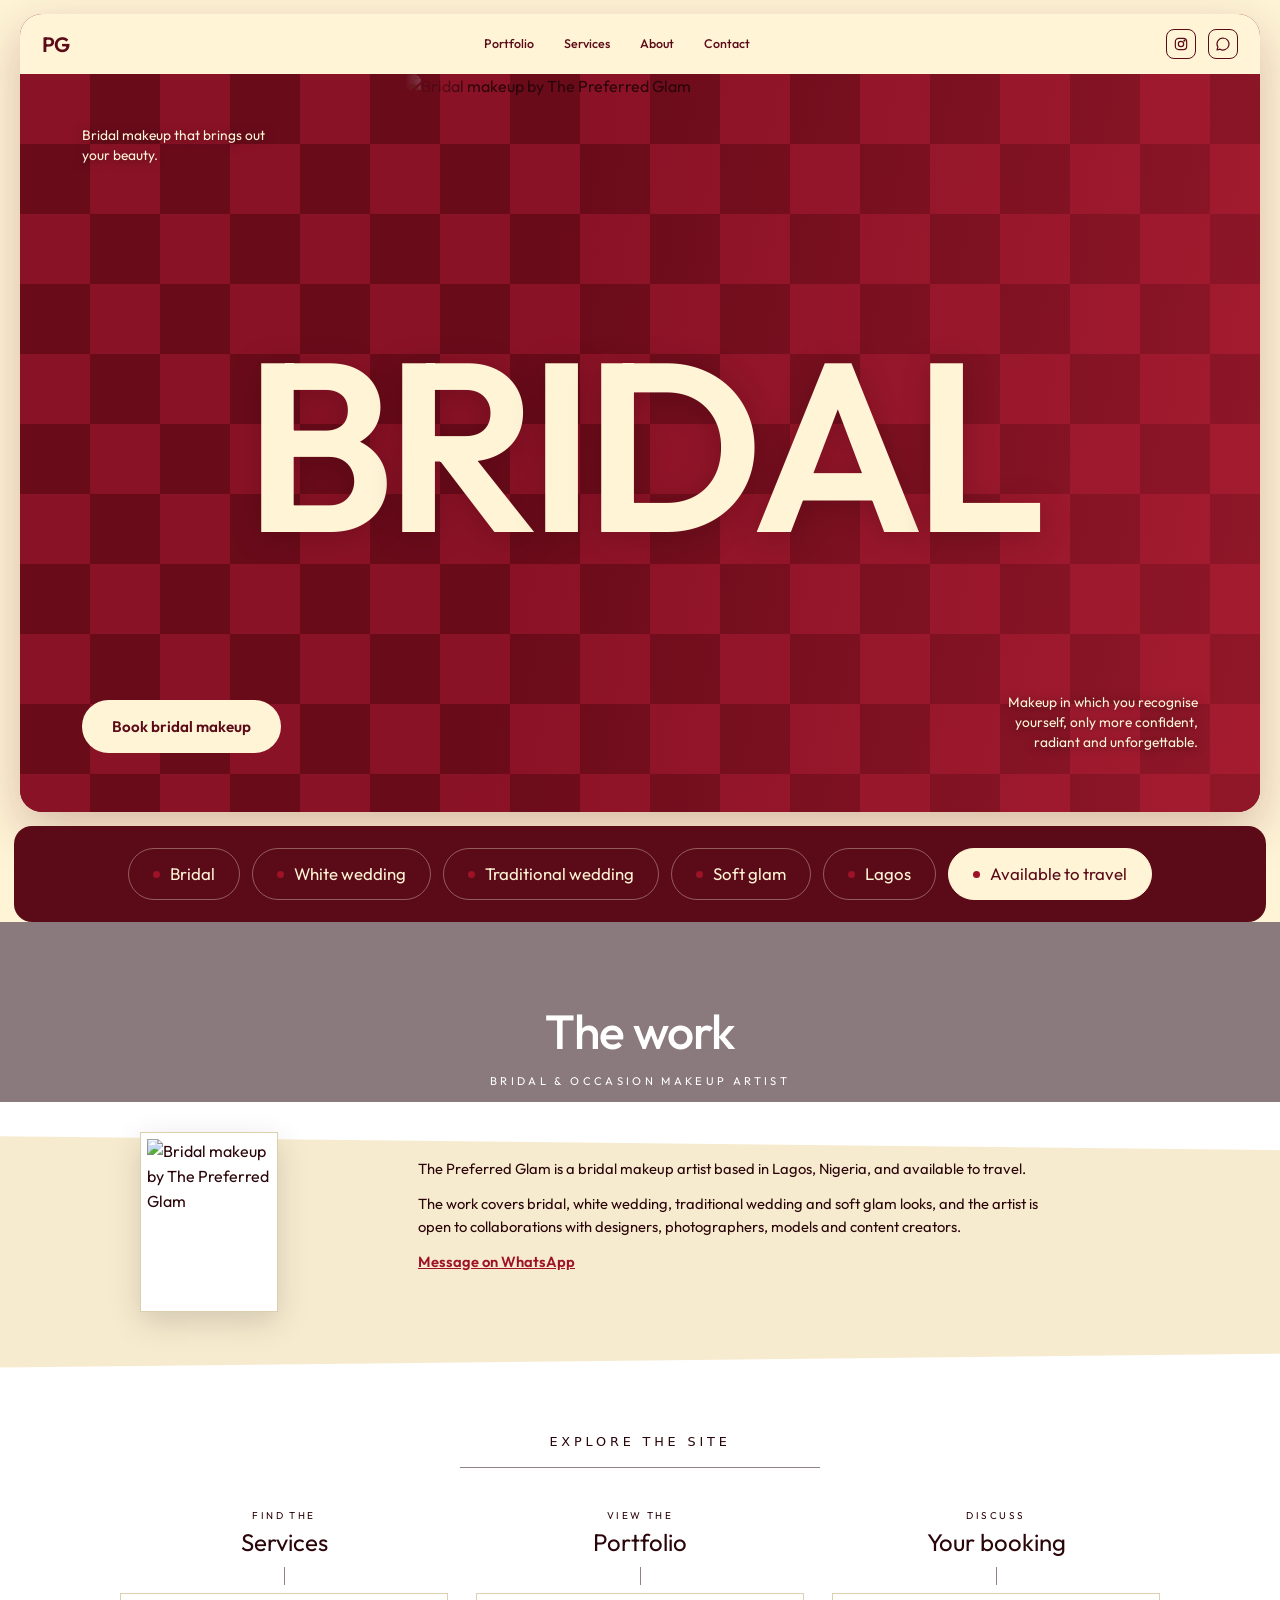
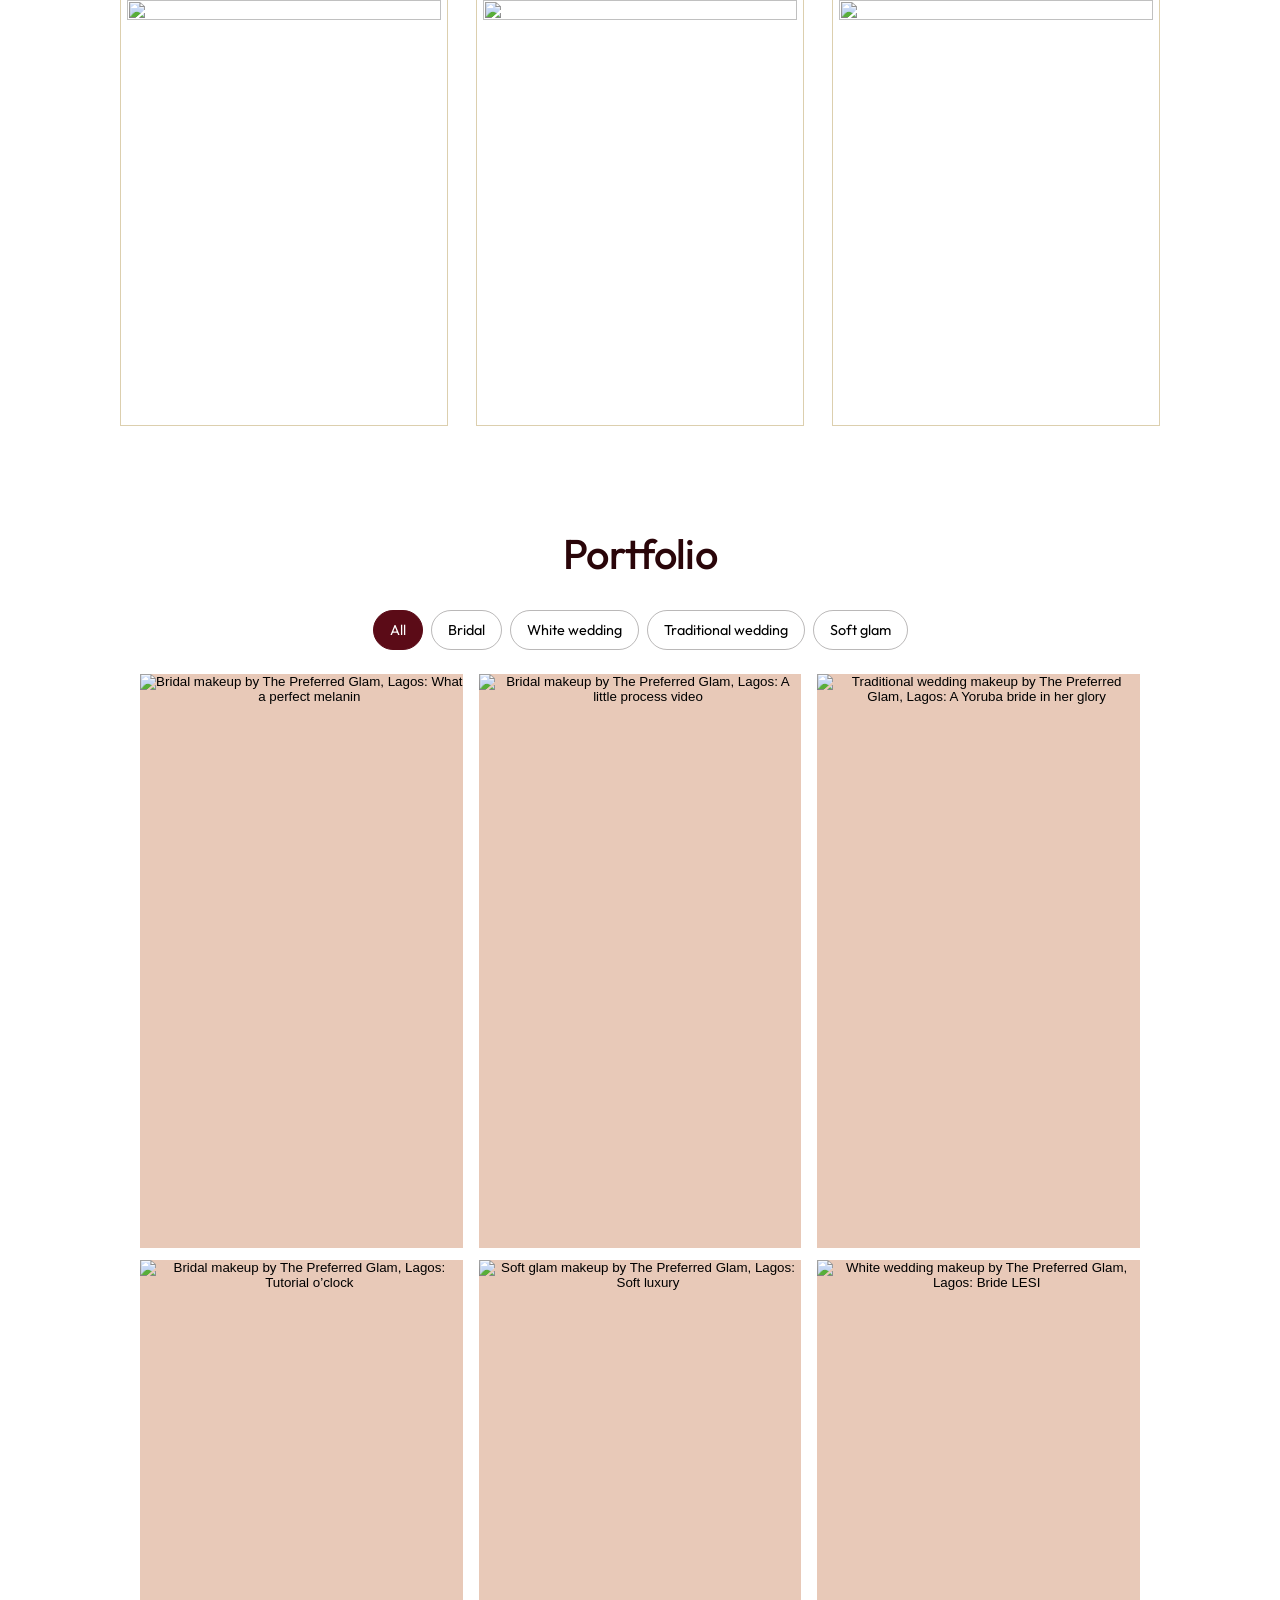
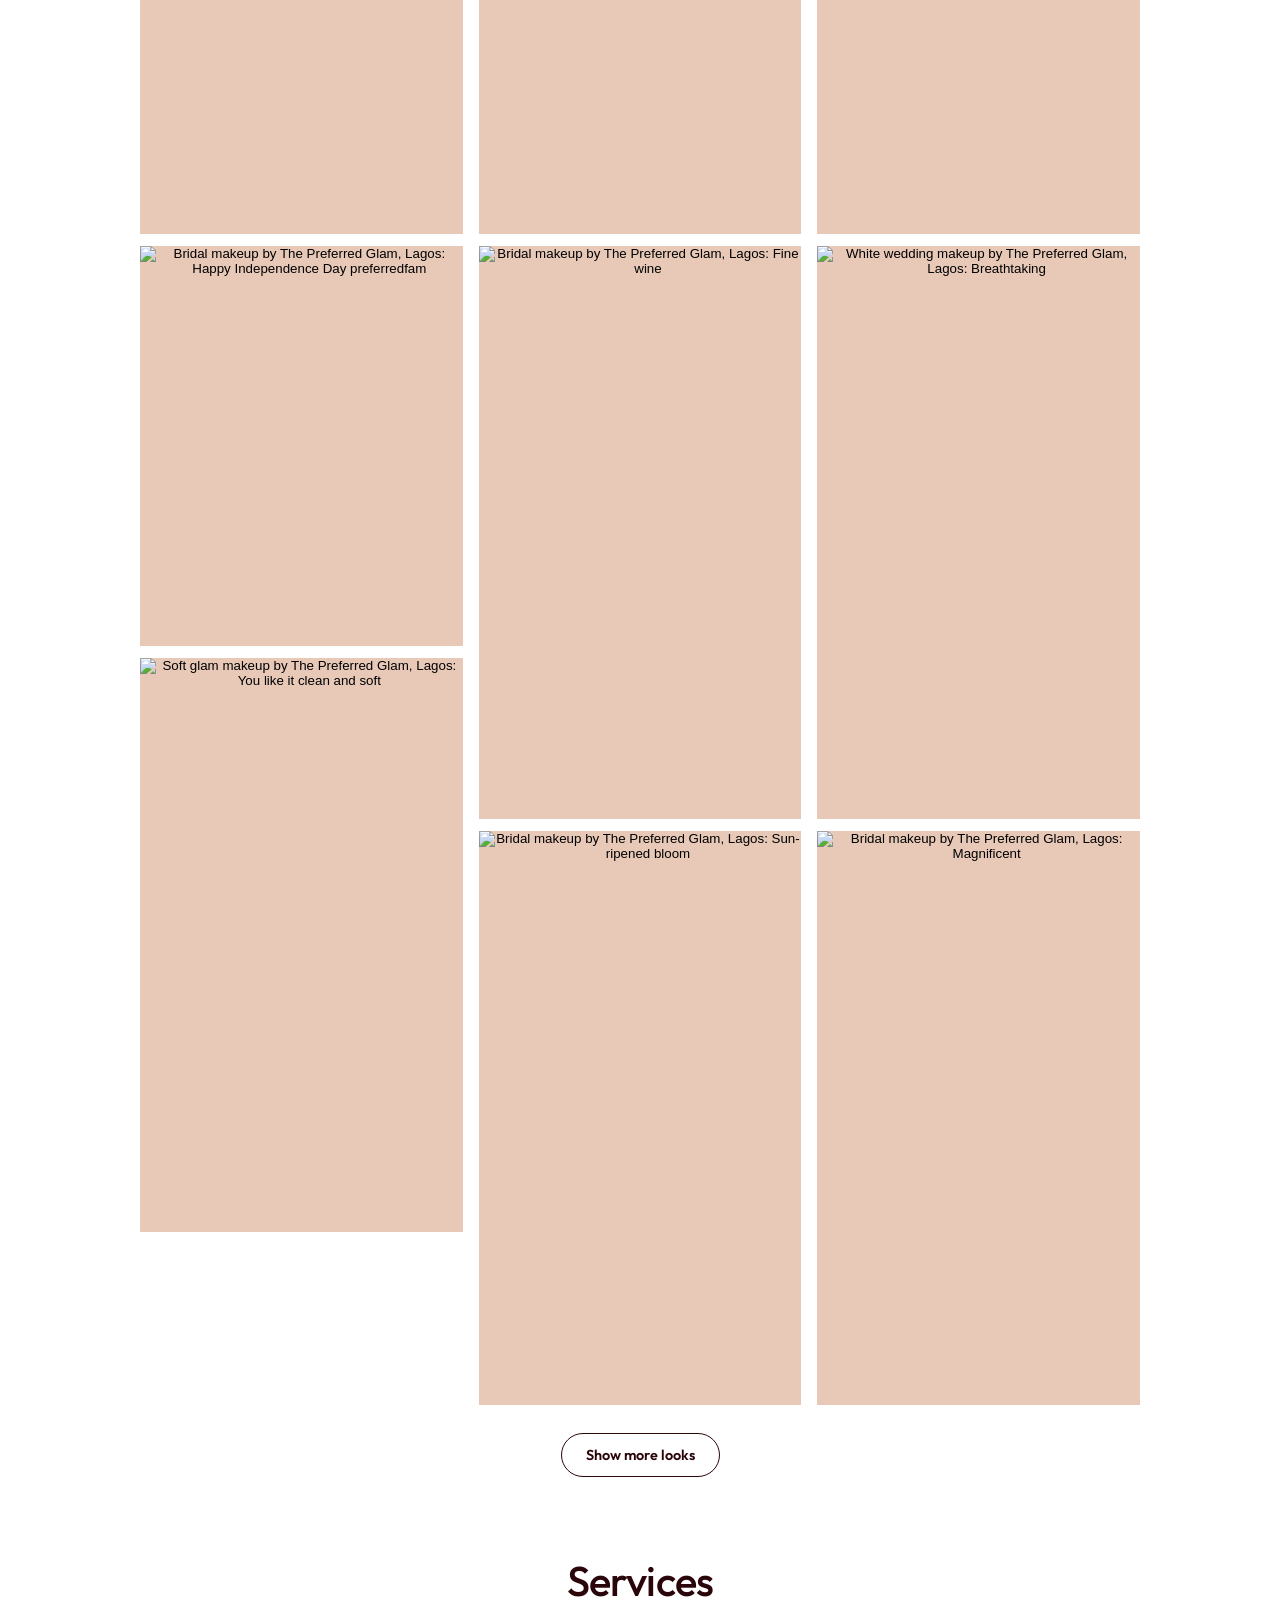
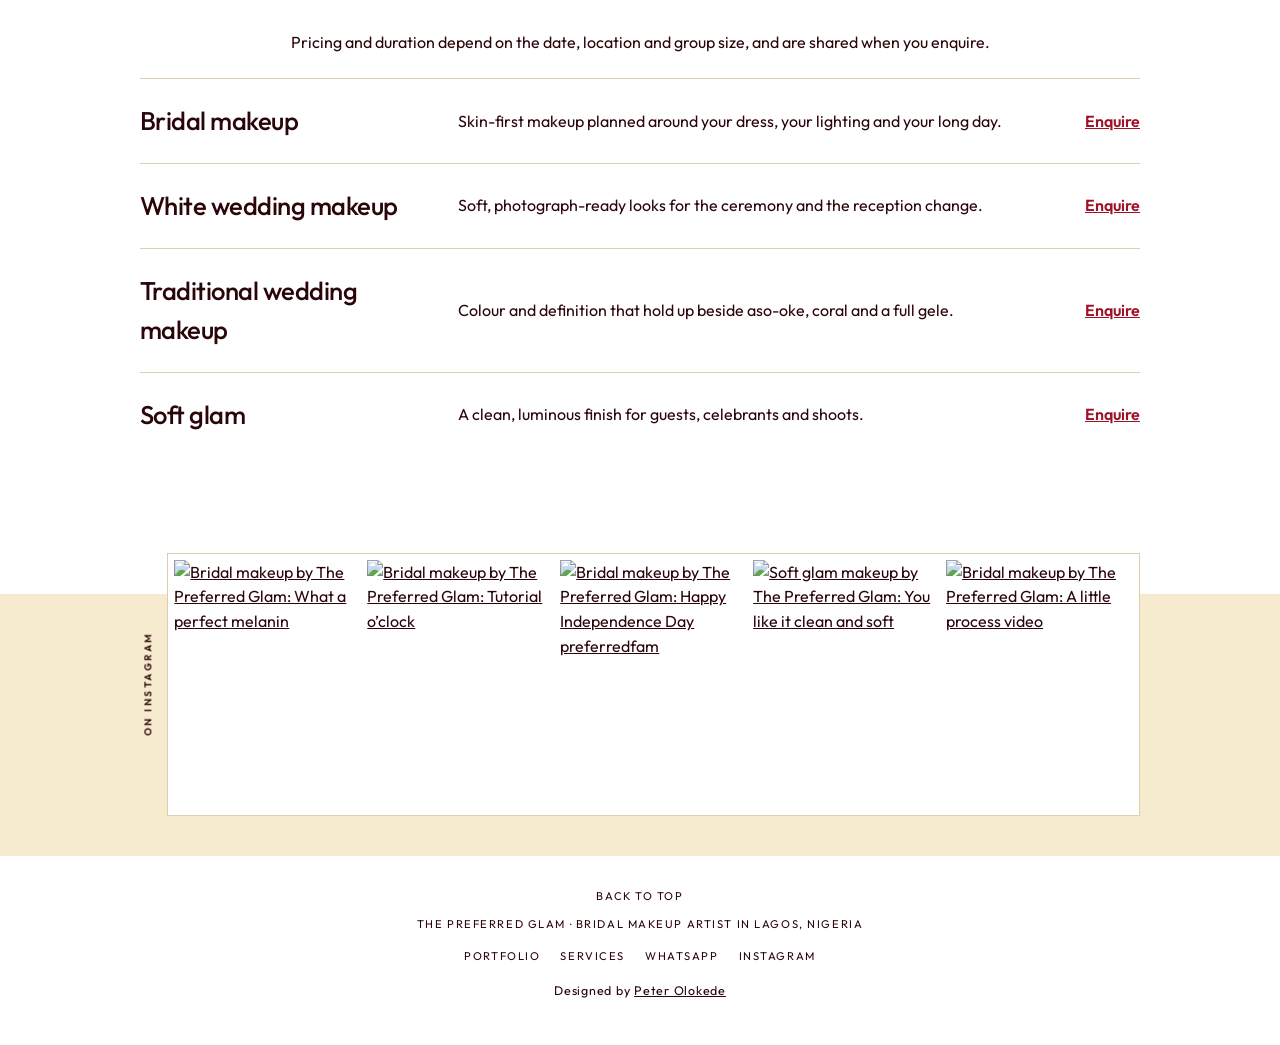
==== commit 8b3c205d: "Create portfolio.html" ====
--- a/portfolio.html
+++ b/portfolio.html
@@ -1,6 +1,6 @@
 <!doctype html>
 <html lang="en"><head><meta charset="utf-8"><meta name="viewport" content="width=device-width,initial-scale=1">
-<title>The Preferred Glam | Bridal makeup artist in Lagos</title>
+<title>The Preferred Glam: Makeup artist in Lagos</title>
 <meta name="description" content="Bridal, white wedding, traditional and soft glam makeup by The Preferred Glam, Lagos. Available to travel.">
 <link rel="preconnect" href="https://fonts.googleapis.com"><link rel="preconnect" href="https://fonts.gstatic.com" crossorigin><link href="https://fonts.googleapis.com/css2?family=Outfit:wght@400;500;600&display=swap" rel="stylesheet"><style>
 :root{--pearl:#FFF4D6;--ink:#2a0509;--oxblood:#5B0B17;--crimson:#9E1228;--blush:#E8C9B8;--tint:#F7EBCF;--line:#dccfae;--font:"Outfit","Manrope",system-ui,-apple-system,"Segoe UI",sans-serif}
@@ -129,11 +129,11 @@
 <li><a href="https://wa.me/2348142095677?text=Hello%2C%20I%20would%20like%20to%20book."><small>DISCUSS</small><span class="t">Your booking</span><i></i><span class="frame"><img src="https://scontent-ams2-1.cdninstagram.com/v/t51.71878-15/746369139_1710312503517421_6410375456319235560_n.jpg?stp=dst-jpg_e15_tt6&amp;_nc_cat=101&amp;ig_cache_key=Mzk0MTY2Njg3NTUxODczMDI2MTExOTAwMTMxMjY2MTU1MTg%3D.3-ccb7-5&amp;ccb=7-5&amp;_nc_sid=58cdad&amp;efg=eyJ2ZW5jb2RlX3RhZyI6IkNMSVBTLnhwaWRzLjY0MC5zZHIudmlkZW9fbmZyYW1lX2NvdmVyX2ZyYW1lLkMzIn0%3D&amp;_nc_ohc=hg4wYz_mpc8Q7kNvwH3JZE5&amp;_nc_oc=Ado7KZN-wIEn0paUac91_3HsUimizXNR3I7B_wQEt9_w1xXSVCfENM63Et5rQUMjmCA&amp;_nc_ad=z-m&amp;_nc_cid=0&amp;_nc_zt=23&amp;_nc_ht=scontent-ams2-1.cdninstagram.com&amp;_nc_gid=JYSwYhM7yE7h41bjI5R6Ow&amp;_nc_ss=7a20f&amp;oh=00_AQQwL3Bkv30fnCIoRzSTlHy0Y2ZiMuaWQ20FEhTsyZuqkw&amp;oe=6AF55D2D" alt="" referrerpolicy="no-referrer"></span></a></li></ul></section>
 <section id="portfolio" class="wrap"><div class="sec-h"><h2>Portfolio</h2></div>
 <div class="filters" role="group" aria-label="Filter by category"><button type="button" class="pill" data-filter="All" aria-pressed="true">All</button><button type="button" class="pill" data-filter="Bridal" aria-pressed="false">Bridal</button><button type="button" class="pill" data-filter="White wedding" aria-pressed="false">White wedding</button><button type="button" class="pill" data-filter="Traditional wedding" aria-pressed="false">Traditional wedding</button><button type="button" class="pill" data-filter="Soft glam" aria-pressed="false">Soft glam</button></div>
-<ul class="grid" id="grid"><li class="card" data-cat="Bridal"><button type="button" data-ig="https://www.instagram.com/p/DeY053VtkzM/" data-title="What a perfect melanin" data-cat-label="Bridal" data-video="1" data-src="https://scontent-fra3-1.cdninstagram.com/v/t51.82787-15/847665527_18074100548726344_5183130609795992705_n.jpg?stp=dst-jpg_e15_tt6&amp;_nc_cat=106&amp;ig_cache_key=NDAwNjE4NDU0MzM5NDg3NjYyMDE4MDc0MTAwNTQ1NzI2MzQ0.3-ccb7-5&amp;ccb=7-5&amp;_nc_sid=58cdad&amp;efg=eyJ2ZW5jb2RlX3RhZyI6IkNMSVBTLnhwaWRzLjcyMC5zZHIudmlkZW9fdXNlcl9zZWxlY3RlZF90aHVtYm5haWwuQzMifQ%3D%3D&amp;_nc_ohc=EqXkiBYfNB4Q7kNvwEBzN5K&amp;_nc_oc=AdpwNpjoR_tVadwdyhPaMmCum3omd3BI9Wyf-kpWlGJnrYDFSaqQILMuyN0rmgO5Ygt7J4i2tThtxrFFEV4A86zt&amp;_nc_ad=z-m&amp;_nc_cid=0&amp;_nc_zt=23&amp;_nc_ht=scontent-fra3-1.cdninstagram.com&amp;_nc_gid=bOA5Ka-nfA22AUoHbxf21Q&amp;_nc_ss=7a20f&amp;oh=00_AQQl_O68YpTwLqtLTkDbbZbRURlQcfTl1ks9VDYsZmU4xQ&amp;oe=6AF5698F"><img src="https://scontent-fra3-1.cdninstagram.com/v/t51.82787-15/847665527_18074100548726344_5183130609795992705_n.jpg?stp=dst-jpg_e15_tt6&amp;_nc_cat=106&amp;ig_cache_key=NDAwNjE4NDU0MzM5NDg3NjYyMDE4MDc0MTAwNTQ1NzI2MzQ0.3-ccb7-5&amp;ccb=7-5&amp;_nc_sid=58cdad&amp;efg=eyJ2ZW5jb2RlX3RhZyI6IkNMSVBTLnhwaWRzLjcyMC5zZHIudmlkZW9fdXNlcl9zZWxlY3RlZF90aHVtYm5haWwuQzMifQ%3D%3D&amp;_nc_ohc=EqXkiBYfNB4Q7kNvwEBzN5K&amp;_nc_oc=AdpwNpjoR_tVadwdyhPaMmCum3omd3BI9Wyf-kpWlGJnrYDFSaqQILMuyN0rmgO5Ygt7J4i2tThtxrFFEV4A86zt&amp;_nc_ad=z-m&amp;_nc_cid=0&amp;_nc_zt=23&amp;_nc_ht=scontent-fra3-1.cdninstagram.com&amp;_nc_gid=bOA5Ka-nfA22AUoHbxf21Q&amp;_nc_ss=7a20f&amp;oh=00_AQQl_O68YpTwLqtLTkDbbZbRURlQcfTl1ks9VDYsZmU4xQ&amp;oe=6AF5698F" alt="Bridal makeup by The Preferred Glam, Lagos: What a perfect melanin" width="720" height="1280" loading="lazy" referrerpolicy="no-referrer"><span class="tag">Video</span></button></li><li class="card" data-cat="Bridal"><button type="button" data-ig="https://www.instagram.com/p/Dd_KsW-tYuQ/" data-title="Tutorial o’clock" data-cat-label="Bridal" data-video="1" data-src="https://scontent-mxp1-1.cdninstagram.com/v/t51.82787-15/831674026_18072673130726344_4946575986134852570_n.jpg?stp=dst-jpg_e15_tt6&amp;_nc_cat=107&amp;ig_cache_key=Mzk5ODk2MjAyMjkyNDc4MjQ4MDE4MDcyNjczMTI3NzI2MzQ0.3-ccb7-5&amp;ccb=7-5&amp;_nc_sid=58cdad&amp;efg=eyJ2ZW5jb2RlX3RhZyI6IkNMSVBTLnhwaWRzLjcyMC5zZHIudmlkZW9fdXNlcl91cGxvYWRlZF90aHVtYm5haWwuQzMifQ%3D%3D&amp;_nc_ohc=G5NSOW1h0IwQ7kNvwHO_Fkq&amp;_nc_oc=Ado2FFr3FzWtF8jLjP-A2xcJD3MYkYV0GKbJC_bsJPctzR4vFCa-GD0YS-LymhgsWi0&amp;_nc_ad=z-m&amp;_nc_cid=0&amp;_nc_zt=23&amp;_nc_ht=scontent-mxp1-1.cdninstagram.com&amp;_nc_gid=2hAptzSZh-oGuYYt75cv0A&amp;_nc_ss=7a20f&amp;oh=00_AQRwlp1aNfijd--Tcztz5IdsyEhgaLd2n98dPJQ_PoPKrw&amp;oe=6AF57DD9"><img src="https://scontent-mxp1-1.cdninstagram.com/v/t51.82787-15/831674026_18072673130726344_4946575986134852570_n.jpg?stp=dst-jpg_e15_tt6&amp;_nc_cat=107&amp;ig_cache_key=Mzk5ODk2MjAyMjkyNDc4MjQ4MDE4MDcyNjczMTI3NzI2MzQ0.3-ccb7-5&amp;ccb=7-5&amp;_nc_sid=58cdad&amp;efg=eyJ2ZW5jb2RlX3RhZyI6IkNMSVBTLnhwaWRzLjcyMC5zZHIudmlkZW9fdXNlcl91cGxvYWRlZF90aHVtYm5haWwuQzMifQ%3D%3D&amp;_nc_ohc=G5NSOW1h0IwQ7kNvwHO_Fkq&amp;_nc_oc=Ado2FFr3FzWtF8jLjP-A2xcJD3MYkYV0GKbJC_bsJPctzR4vFCa-GD0YS-LymhgsWi0&amp;_nc_ad=z-m&amp;_nc_cid=0&amp;_nc_zt=23&amp;_nc_ht=scontent-mxp1-1.cdninstagram.com&amp;_nc_gid=2hAptzSZh-oGuYYt75cv0A&amp;_nc_ss=7a20f&amp;oh=00_AQRwlp1aNfijd--Tcztz5IdsyEhgaLd2n98dPJQ_PoPKrw&amp;oe=6AF57DD9" alt="Bridal makeup by The Preferred Glam, Lagos: Tutorial o’clock" width="720" height="1280" loading="lazy" referrerpolicy="no-referrer"><span class="tag">Video</span></button></li><li class="card" data-cat="Bridal"><button type="button" data-ig="https://www.instagram.com/p/Dd8qnxAjQ7H/" data-title="Happy Independence Day preferredfam" data-cat-label="Bridal" data-video="0" data-src="https://scontent-mad2-1.cdninstagram.com/v/t51.82787-15/828451238_18072525971726344_3137764249379804030_n.jpg?stp=dst-jpg_e35_tt6&amp;_nc_cat=109&amp;ig_cache_key=Mzk5ODI1MTM1MzgxMjMzMTU1OQ%3D%3D.3-ccb7-5&amp;ccb=7-5&amp;_nc_sid=58cdad&amp;efg=eyJ2ZW5jb2RlX3RhZyI6IkNBUk9VU0VMX0lURU0ueHBpZHMuMjg3Mi5zZHIucmVndWxhcl9waG90by5DMyJ9&amp;_nc_ohc=YhERa4nCO3UQ7kNvwFAlFsl&amp;_nc_oc=AdrnFAwpFvRQOK-qBneHV8RyVUxFovKRLu2kpQvSL8ln5OT8RPlWRwvBYW5zaq9wlQ8&amp;_nc_ad=z-m&amp;_nc_cid=0&amp;_nc_zt=23&amp;_nc_ht=scontent-mad2-1.cdninstagram.com&amp;_nc_gid=E7BsM8jkijEYYBfOKdhviQ&amp;_nc_ss=7a20f&amp;oh=00_AQShYH9SPL_7U1JZbpK4Nnhnail9yuNIoqdek5wENEETbg&amp;oe=6AF560A9"><img src="https://scontent-mad2-1.cdninstagram.com/v/t51.82787-15/828451238_18072525971726344_3137764249379804030_n.jpg?stp=dst-jpg_e35_tt6&amp;_nc_cat=109&amp;ig_cache_key=Mzk5ODI1MTM1MzgxMjMzMTU1OQ%3D%3D.3-ccb7-5&amp;ccb=7-5&amp;_nc_sid=58cdad&amp;efg=eyJ2ZW5jb2RlX3RhZyI6IkNBUk9VU0VMX0lURU0ueHBpZHMuMjg3Mi5zZHIucmVndWxhcl9waG90by5DMyJ9&amp;_nc_ohc=YhERa4nCO3UQ7kNvwFAlFsl&amp;_nc_oc=AdrnFAwpFvRQOK-qBneHV8RyVUxFovKRLu2kpQvSL8ln5OT8RPlWRwvBYW5zaq9wlQ8&amp;_nc_ad=z-m&amp;_nc_cid=0&amp;_nc_zt=23&amp;_nc_ht=scontent-mad2-1.cdninstagram.com&amp;_nc_gid=E7BsM8jkijEYYBfOKdhviQ&amp;_nc_ss=7a20f&amp;oh=00_AQShYH9SPL_7U1JZbpK4Nnhnail9yuNIoqdek5wENEETbg&amp;oe=6AF560A9" alt="Bridal makeup by The Preferred Glam, Lagos: Happy Independence Day preferredfam" width="2872" height="3563" loading="lazy" referrerpolicy="no-referrer"></button></li><li class="card" data-cat="Soft glam"><button type="button" data-ig="https://www.instagram.com/p/Dd0wZU2NpPn/" data-title="You like it clean and soft" data-cat-label="Soft glam" data-video="1" data-src="https://scontent-nrt6-1.cdninstagram.com/v/t51.82787-15/825325587_18072109268726344_6938656130210056499_n.jpg?stp=dst-jpg_e15_tt6&amp;_nc_cat=106&amp;ig_cache_key=Mzk5NjAzMTYxNTk4ODMwNjkxOTE4MDcyMTA5MjY1NzI2MzQ0.3-ccb7-5&amp;ccb=7-5&amp;_nc_sid=58cdad&amp;efg=eyJ2ZW5jb2RlX3RhZyI6IkNMSVBTLnhwaWRzLjcyMC5zZHIudmlkZW9fdXNlcl9zZWxlY3RlZF90aHVtYm5haWwuQzMifQ%3D%3D&amp;_nc_ohc=Nc40VcFaGvYQ7kNvwGDc6W4&amp;_nc_oc=AdoJeZrI0JzK4dEkby1lOopOreBVrr4eeP85cXMbK1taXhKDFZLyUjjXUi4TyIe4cJkdIFaj3Opfj6J41F2ICoE5&amp;_nc_ad=z-m&amp;_nc_cid=0&amp;_nc_zt=23&amp;_nc_ht=scontent-nrt6-1.cdninstagram.com&amp;_nc_gid=QHKZaNqvkswVQPLQl0nKEw&amp;_nc_ss=7a20f&amp;oh=00_AQRI1iT_vi8NV-oztyOMmO5OmMj2L_LJn0f49DXF-ybQ0w&amp;oe=6AF569D7"><img src="https://scontent-nrt6-1.cdninstagram.com/v/t51.82787-15/825325587_18072109268726344_6938656130210056499_n.jpg?stp=dst-jpg_e15_tt6&amp;_nc_cat=106&amp;ig_cache_key=Mzk5NjAzMTYxNTk4ODMwNjkxOTE4MDcyMTA5MjY1NzI2MzQ0.3-ccb7-5&amp;ccb=7-5&amp;_nc_sid=58cdad&amp;efg=eyJ2ZW5jb2RlX3RhZyI6IkNMSVBTLnhwaWRzLjcyMC5zZHIudmlkZW9fdXNlcl9zZWxlY3RlZF90aHVtYm5haWwuQzMifQ%3D%3D&amp;_nc_ohc=Nc40VcFaGvYQ7kNvwGDc6W4&amp;_nc_oc=AdoJeZrI0JzK4dEkby1lOopOreBVrr4eeP85cXMbK1taXhKDFZLyUjjXUi4TyIe4cJkdIFaj3Opfj6J41F2ICoE5&amp;_nc_ad=z-m&amp;_nc_cid=0&amp;_nc_zt=23&amp;_nc_ht=scontent-nrt6-1.cdninstagram.com&amp;_nc_gid=QHKZaNqvkswVQPLQl0nKEw&amp;_nc_ss=7a20f&amp;oh=00_AQRI1iT_vi8NV-oztyOMmO5OmMj2L_LJn0f49DXF-ybQ0w&amp;oe=6AF569D7" alt="Soft glam makeup by The Preferred Glam, Lagos: You like it clean and soft" width="720" height="1280" loading="lazy" referrerpolicy="no-referrer"><span class="tag">Video</span></button></li><li class="card" data-cat="Bridal"><button type="button" data-ig="https://www.instagram.com/p/Ddn7bQVN1rg/" data-title="A little process video" data-cat-label="Bridal" data-video="1" data-src="https://instagram.frtm1-3.fna.fbcdn.net/v/t51.82787-15/817902779_18071412530726344_8593862905692271037_n.jpg?stp=dst-jpg_e15_tt6&amp;_nc_cat=107&amp;_nc_map=urlgen_bucketless&amp;ig_cache_key=Mzk5MjQyMDk1MjM5MzA3OTUyMDE4MDcxNDEyNTI0NzI2MzQ0.3-ccb7-5&amp;ccb=7-5&amp;_nc_sid=58cdad&amp;efg=eyJ2ZW5jb2RlX3RhZyI6IkNMSVBTLnhwaWRzLjcyMC5zZHIudmlkZW9fdXNlcl91cGxvYWRlZF90aHVtYm5haWwuQzMifQ%3D%3D&amp;_nc_ohc=08DG2sY9XiwQ7kNvwFe7Ls8&amp;_nc_oc=AdpUFVO-gWCgDtzSOArdXHSwvt-oq-hXWZbQGOMdX_TZkG7Xf7DoXIvArBAlVRykVSY&amp;_nc_ad=z-m&amp;_nc_cid=0&amp;_nc_zt=23&amp;_nc_ht=instagram.frtm1-3.fna&amp;_nc_gid=wifzoodazU5QnfWsc4iZlQ&amp;_nc_ss=7a20f&amp;oh=00_AQRJPSj1-l8rmArktfCG1M_RDmoQX3iymrUZUnk6qI8pMw&amp;oe=6AF56D96"><img src="https://instagram.frtm1-3.fna.fbcdn.net/v/t51.82787-15/817902779_18071412530726344_8593862905692271037_n.jpg?stp=dst-jpg_e15_tt6&amp;_nc_cat=107&amp;_nc_map=urlgen_bucketless&amp;ig_cache_key=Mzk5MjQyMDk1MjM5MzA3OTUyMDE4MDcxNDEyNTI0NzI2MzQ0.3-ccb7-5&amp;ccb=7-5&amp;_nc_sid=58cdad&amp;efg=eyJ2ZW5jb2RlX3RhZyI6IkNMSVBTLnhwaWRzLjcyMC5zZHIudmlkZW9fdXNlcl91cGxvYWRlZF90aHVtYm5haWwuQzMifQ%3D%3D&amp;_nc_ohc=08DG2sY9XiwQ7kNvwFe7Ls8&amp;_nc_oc=AdpUFVO-gWCgDtzSOArdXHSwvt-oq-hXWZbQGOMdX_TZkG7Xf7DoXIvArBAlVRykVSY&amp;_nc_ad=z-m&amp;_nc_cid=0&amp;_nc_zt=23&amp;_nc_ht=instagram.frtm1-3.fna&amp;_nc_gid=wifzoodazU5QnfWsc4iZlQ&amp;_nc_ss=7a20f&amp;oh=00_AQRJPSj1-l8rmArktfCG1M_RDmoQX3iymrUZUnk6qI8pMw&amp;oe=6AF56D96" alt="Bridal makeup by The Preferred Glam, Lagos: A little process video" width="720" height="1280" loading="lazy" referrerpolicy="no-referrer"><span class="tag">Video</span></button></li><li class="card" data-cat="Soft glam"><button type="button" data-ig="https://www.instagram.com/p/Ddi0f9pNAGm/" data-title="Soft luxury" data-cat-label="Soft glam" data-video="1" data-src="https://scontent-ams2-1.cdninstagram.com/v/t51.82787-15/797337068_18071135921726344_5542834592199411001_n.jpg?stp=dst-jpg_e15_tt6&amp;_nc_cat=111&amp;ig_cache_key=Mzk5MDk4MzExNDcxNTU2MjQwNjE4MDcxMTM1OTE4NzI2MzQ0.3-ccb7-5&amp;ccb=7-5&amp;_nc_sid=58cdad&amp;efg=eyJ2ZW5jb2RlX3RhZyI6IkNMSVBTLnhwaWRzLjcyMC5zZHIudmlkZW9fdXNlcl9zZWxlY3RlZF90aHVtYm5haWwuQzMifQ%3D%3D&amp;_nc_ohc=t9SkEiN_AcgQ7kNvwHsAk8o&amp;_nc_oc=AdpSFPNIUVSo1W3rWPHm_v_1iRaCMLRg7EHL3Hc3TbpcsR8RKex7UkQ-2ZGaD1PBMkD9_uAh6vVkFGkK0l93n6XC&amp;_nc_ad=z-m&amp;_nc_cid=0&amp;_nc_zt=23&amp;_nc_ht=scontent-ams2-1.cdninstagram.com&amp;_nc_gid=cpuuqj4hSSp4UFJ4qmdM3Q&amp;_nc_ss=7a20f&amp;oh=00_AQQLw7MC7WZ4AWJqC2yJtCi9Z1IPWe_Bv1p6nocmvFZbxw&amp;oe=6AF56931"><img src="https://scontent-ams2-1.cdninstagram.com/v/t51.82787-15/797337068_18071135921726344_5542834592199411001_n.jpg?stp=dst-jpg_e15_tt6&amp;_nc_cat=111&amp;ig_cache_key=Mzk5MDk4MzExNDcxNTU2MjQwNjE4MDcxMTM1OTE4NzI2MzQ0.3-ccb7-5&amp;ccb=7-5&amp;_nc_sid=58cdad&amp;efg=eyJ2ZW5jb2RlX3RhZyI6IkNMSVBTLnhwaWRzLjcyMC5zZHIudmlkZW9fdXNlcl9zZWxlY3RlZF90aHVtYm5haWwuQzMifQ%3D%3D&amp;_nc_ohc=t9SkEiN_AcgQ7kNvwHsAk8o&amp;_nc_oc=AdpSFPNIUVSo1W3rWPHm_v_1iRaCMLRg7EHL3Hc3TbpcsR8RKex7UkQ-2ZGaD1PBMkD9_uAh6vVkFGkK0l93n6XC&amp;_nc_ad=z-m&amp;_nc_cid=0&amp;_nc_zt=23&amp;_nc_ht=scontent-ams2-1.cdninstagram.com&amp;_nc_gid=cpuuqj4hSSp4UFJ4qmdM3Q&amp;_nc_ss=7a20f&amp;oh=00_AQQLw7MC7WZ4AWJqC2yJtCi9Z1IPWe_Bv1p6nocmvFZbxw&amp;oe=6AF56931" alt="Soft glam makeup by The Preferred Glam, Lagos: Soft luxury" width="720" height="1280" loading="lazy" referrerpolicy="no-referrer"><span class="tag">Video</span></button></li><li class="card" data-cat="Bridal"><button type="button" data-ig="https://www.instagram.com/p/DdbAK6stgNr/" data-title="Fine wine" data-cat-label="Bridal" data-video="1" data-src="https://scontent-gmp1-1.cdninstagram.com/v/t51.82787-15/814779807_18070702280726344_2147079196776144853_n.jpg?stp=dst-jpg_e15_tt6&amp;_nc_cat=109&amp;ig_cache_key=Mzk4ODc4MjY0NTE4ODYyNTI1OTE4MDcwNzAyMjc0NzI2MzQ0.3-ccb7-5&amp;ccb=7-5&amp;_nc_sid=58cdad&amp;efg=eyJ2ZW5jb2RlX3RhZyI6IkNMSVBTLnhwaWRzLjcyMC5zZHIudmlkZW9fdXNlcl9zZWxlY3RlZF90aHVtYm5haWwuQzMifQ%3D%3D&amp;_nc_ohc=RS6ANQe3lC0Q7kNvwE1Xa1G&amp;_nc_oc=AdpNba_9VUuhOBjW0htKT6-UxytItGuLWZgciqYVBsvuxcVSwvTdQ1VWFSwFdramp-w&amp;_nc_ad=z-m&amp;_nc_cid=1753&amp;_nc_zt=23&amp;_nc_ht=scontent-gmp1-1.cdninstagram.com&amp;_nc_gid=pGeRRq_4FRlI0-wcBJOslA&amp;_nc_ss=7a20f&amp;oh=00_AQS66dfcObzd81qzy_OQUMxSw3IETidS95Vmp78MU2RHfA&amp;oe=6AF57B7E"><img src="https://scontent-gmp1-1.cdninstagram.com/v/t51.82787-15/814779807_18070702280726344_2147079196776144853_n.jpg?stp=dst-jpg_e15_tt6&amp;_nc_cat=109&amp;ig_cache_key=Mzk4ODc4MjY0NTE4ODYyNTI1OTE4MDcwNzAyMjc0NzI2MzQ0.3-ccb7-5&amp;ccb=7-5&amp;_nc_sid=58cdad&amp;efg=eyJ2ZW5jb2RlX3RhZyI6IkNMSVBTLnhwaWRzLjcyMC5zZHIudmlkZW9fdXNlcl9zZWxlY3RlZF90aHVtYm5haWwuQzMifQ%3D%3D&amp;_nc_ohc=RS6ANQe3lC0Q7kNvwE1Xa1G&amp;_nc_oc=AdpNba_9VUuhOBjW0htKT6-UxytItGuLWZgciqYVBsvuxcVSwvTdQ1VWFSwFdramp-w&amp;_nc_ad=z-m&amp;_nc_cid=1753&amp;_nc_zt=23&amp;_nc_ht=scontent-gmp1-1.cdninstagram.com&amp;_nc_gid=pGeRRq_4FRlI0-wcBJOslA&amp;_nc_ss=7a20f&amp;oh=00_AQS66dfcObzd81qzy_OQUMxSw3IETidS95Vmp78MU2RHfA&amp;oe=6AF57B7E" alt="Bridal makeup by The Preferred Glam, Lagos: Fine wine" width="720" height="1280" loading="lazy" referrerpolicy="no-referrer"><span class="tag">Video</span></button></li><li class="card" data-cat="Bridal"><button type="button" data-ig="https://www.instagram.com/p/Dck6mjUNSNJ/" data-title="Sun-ripened bloom" data-cat-label="Bridal" data-video="1" data-src="https://scontent-ams2-1.cdninstagram.com/v/t51.82787-15/785748346_18067728809726344_1659746917224818195_n.jpg?stp=dst-jpg_e15_tt6&amp;_nc_cat=101&amp;ig_cache_key=Mzk3MzU1ODUwNzIwNTM3MDY5NzE4MDY3NzI4ODAzNzI2MzQ0.3-ccb7-5&amp;ccb=7-5&amp;_nc_sid=58cdad&amp;efg=eyJ2ZW5jb2RlX3RhZyI6IkNMSVBTLnhwaWRzLjcyMC5zZHIudmlkZW9fdXNlcl9zZWxlY3RlZF90aHVtYm5haWwuQzMifQ%3D%3D&amp;_nc_ohc=NXiSDdMNIaMQ7kNvwE1Dl76&amp;_nc_oc=AdqLZeYzEeT-yQS-27mFRuDokFrx4DvgHvQyvgTHVOIb97WY1cG47zJmD3fJYaypwN8&amp;_nc_ad=z-m&amp;_nc_cid=0&amp;_nc_zt=23&amp;_nc_ht=scontent-ams2-1.cdninstagram.com&amp;_nc_gid=H5pSk0-iIBS9qJI2XX-7mA&amp;_nc_ss=7a20f&amp;oh=00_AQQXYMIc8uYLw8n9oChz8KDve3Ud8faowzmTud_iPkFhKA&amp;oe=6AF56535"><img src="https://scontent-ams2-1.cdninstagram.com/v/t51.82787-15/785748346_18067728809726344_1659746917224818195_n.jpg?stp=dst-jpg_e15_tt6&amp;_nc_cat=101&amp;ig_cache_key=Mzk3MzU1ODUwNzIwNTM3MDY5NzE4MDY3NzI4ODAzNzI2MzQ0.3-ccb7-5&amp;ccb=7-5&amp;_nc_sid=58cdad&amp;efg=eyJ2ZW5jb2RlX3RhZyI6IkNMSVBTLnhwaWRzLjcyMC5zZHIudmlkZW9fdXNlcl9zZWxlY3RlZF90aHVtYm5haWwuQzMifQ%3D%3D&amp;_nc_ohc=NXiSDdMNIaMQ7kNvwE1Dl76&amp;_nc_oc=AdqLZeYzEeT-yQS-27mFRuDokFrx4DvgHvQyvgTHVOIb97WY1cG47zJmD3fJYaypwN8&amp;_nc_ad=z-m&amp;_nc_cid=0&amp;_nc_zt=23&amp;_nc_ht=scontent-ams2-1.cdninstagram.com&amp;_nc_gid=H5pSk0-iIBS9qJI2XX-7mA&amp;_nc_ss=7a20f&amp;oh=00_AQQXYMIc8uYLw8n9oChz8KDve3Ud8faowzmTud_iPkFhKA&amp;oe=6AF56535" alt="Bridal makeup by The Preferred Glam, Lagos: Sun-ripened bloom" width="720" height="1280" loading="lazy" referrerpolicy="no-referrer"><span class="tag">Video</span></button></li><li class="card" data-cat="Traditional wedding"><button type="button" data-ig="https://www.instagram.com/p/DciZuryti8S/" data-title="A Yoruba bride in her glory" data-cat-label="Traditional wedding" data-video="1" data-src="https://scontent-ssn1-1.cdninstagram.com/v/t51.82787-15/786656682_18067588118726344_2950140536060658966_n.jpg?stp=dst-jpg_e15_tt6&amp;_nc_cat=110&amp;ig_cache_key=Mzk3Mjg1MDk4MDU3NDYwNTA3NDE4MDY3NTg4MTEyNzI2MzQ0.3-ccb7-5&amp;ccb=7-5&amp;_nc_sid=58cdad&amp;efg=eyJ2ZW5jb2RlX3RhZyI6IkNMSVBTLnhwaWRzLjEyODQuc2RyLnZpZGVvX3VzZXJfc2VsZWN0ZWRfdGh1bWJuYWlsLkMzIn0%3D&amp;_nc_ohc=gL1x6vsg9boQ7kNvwHkXXo0&amp;_nc_oc=AdoZXHdTiLurCPs7o4AiejjSLZ8xNKhA8Qj3g-I2bdZ5MlyeR51pD0xTRV3w7zULfOE&amp;_nc_ad=z-m&amp;_nc_cid=0&amp;_nc_zt=23&amp;_nc_ht=scontent-ssn1-1.cdninstagram.com&amp;_nc_gid=pnQT3mQesgfVEzZ1bN3wOg&amp;_nc_ss=7a20f&amp;oh=00_AQRmFtJQKk5rhSInsRQYDQ-2b30Bpmp_iYx89KK5R-9BDA&amp;oe=6AF575AA"><img src="https://scontent-ssn1-1.cdninstagram.com/v/t51.82787-15/786656682_18067588118726344_2950140536060658966_n.jpg?stp=dst-jpg_e15_tt6&amp;_nc_cat=110&amp;ig_cache_key=Mzk3Mjg1MDk4MDU3NDYwNTA3NDE4MDY3NTg4MTEyNzI2MzQ0.3-ccb7-5&amp;ccb=7-5&amp;_nc_sid=58cdad&amp;efg=eyJ2ZW5jb2RlX3RhZyI6IkNMSVBTLnhwaWRzLjEyODQuc2RyLnZpZGVvX3VzZXJfc2VsZWN0ZWRfdGh1bWJuYWlsLkMzIn0%3D&amp;_nc_ohc=gL1x6vsg9boQ7kNvwHkXXo0&amp;_nc_oc=AdoZXHdTiLurCPs7o4AiejjSLZ8xNKhA8Qj3g-I2bdZ5MlyeR51pD0xTRV3w7zULfOE&amp;_nc_ad=z-m&amp;_nc_cid=0&amp;_nc_zt=23&amp;_nc_ht=scontent-ssn1-1.cdninstagram.com&amp;_nc_gid=pnQT3mQesgfVEzZ1bN3wOg&amp;_nc_ss=7a20f&amp;oh=00_AQRmFtJQKk5rhSInsRQYDQ-2b30Bpmp_iYx89KK5R-9BDA&amp;oe=6AF575AA" alt="Traditional wedding makeup by The Preferred Glam, Lagos: A Yoruba bride in her glory" width="1284" height="2283" loading="lazy" referrerpolicy="no-referrer"><span class="tag">Video</span></button></li><li class="card" data-cat="White wedding"><button type="button" data-ig="https://www.instagram.com/p/Dcal3EFNQ4B/" data-title="Bride LESI" data-cat-label="White wedding" data-video="1" data-src="https://scontent-mel1-1.cdninstagram.com/v/t51.82787-15/783685908_18067728263726344_973277580778718886_n.jpg?stp=dst-jpg_e15_tt6&amp;_nc_cat=103&amp;_nc_map=urlgen_bucketless&amp;ig_cache_key=Mzk3MDY1MjUzMzE1NDk3NTIzMzE4MDY3NzI4MjYwNzI2MzQ0.3-ccb7-5&amp;ccb=7-5&amp;_nc_sid=58cdad&amp;efg=eyJ2ZW5jb2RlX3RhZyI6IkNMSVBTLnhwaWRzLjcyMC5zZHIudmlkZW9fdXNlcl91cGxvYWRlZF90aHVtYm5haWwuQzMifQ%3D%3D&amp;_nc_ohc=X5cE-8J3PdgQ7kNvwHojLSV&amp;_nc_oc=AdpsqQChHUrFe6UlPRn1XZwBy6wMJ64ho2Is62HQ8xSiiCG_424Gno7j2FNAgmisIMM&amp;_nc_ad=z-m&amp;_nc_cid=0&amp;_nc_zt=23&amp;_nc_ht=scontent-mel1-1.cdninstagram.com&amp;_nc_gid=oD3zJ3wkT6IihfT9JJ0TUw&amp;_nc_ss=7a20f&amp;oh=00_AQRHdnMYXzP_6IcwquhqvlJ5vcezNQekRMUYtnMs9F1Glw&amp;oe=6AF57275"><img src="https://scontent-mel1-1.cdninstagram.com/v/t51.82787-15/783685908_18067728263726344_973277580778718886_n.jpg?stp=dst-jpg_e15_tt6&amp;_nc_cat=103&amp;_nc_map=urlgen_bucketless&amp;ig_cache_key=Mzk3MDY1MjUzMzE1NDk3NTIzMzE4MDY3NzI4MjYwNzI2MzQ0.3-ccb7-5&amp;ccb=7-5&amp;_nc_sid=58cdad&amp;efg=eyJ2ZW5jb2RlX3RhZyI6IkNMSVBTLnhwaWRzLjcyMC5zZHIudmlkZW9fdXNlcl91cGxvYWRlZF90aHVtYm5haWwuQzMifQ%3D%3D&amp;_nc_ohc=X5cE-8J3PdgQ7kNvwHojLSV&amp;_nc_oc=AdpsqQChHUrFe6UlPRn1XZwBy6wMJ64ho2Is62HQ8xSiiCG_424Gno7j2FNAgmisIMM&amp;_nc_ad=z-m&amp;_nc_cid=0&amp;_nc_zt=23&amp;_nc_ht=scontent-mel1-1.cdninstagram.com&amp;_nc_gid=oD3zJ3wkT6IihfT9JJ0TUw&amp;_nc_ss=7a20f&amp;oh=00_AQRHdnMYXzP_6IcwquhqvlJ5vcezNQekRMUYtnMs9F1Glw&amp;oe=6AF57275" alt="White wedding makeup by The Preferred Glam, Lagos: Bride LESI" width="720" height="1280" loading="lazy" referrerpolicy="no-referrer"><span class="tag">Video</span></button></li><li class="card" data-cat="White wedding"><button type="button" data-ig="https://www.instagram.com/p/DcLhLPpNWn3/" data-title="Breathtaking" data-cat-label="White wedding" data-video="1" data-src="https://scontent-cdg4-2.cdninstagram.com/v/t51.82787-15/779669248_18066344120726344_514891620587854873_n.jpg?stp=dst-jpg_e15_tt6&amp;_nc_cat=107&amp;ig_cache_key=Mzk2NjQwOTgwNTA3NjQ1Nzk3NTE4MDY2MzQ0MTE3NzI2MzQ0.3-ccb7-5&amp;ccb=7-5&amp;_nc_sid=58cdad&amp;efg=eyJ2ZW5jb2RlX3RhZyI6IkNMSVBTLnhwaWRzLjcyMC5zZHIudmlkZW9fdXNlcl91cGxvYWRlZF90aHVtYm5haWwuQzMifQ%3D%3D&amp;_nc_ohc=ee3ARDxKujAQ7kNvwEUPgNl&amp;_nc_oc=AdqkUfSffZR8c0S1PDLjJVcChFNOE1cJw_z7oQwzjrfMCz2c_lg_3H0lGW0GgrfZ41c&amp;_nc_ad=z-m&amp;_nc_cid=0&amp;_nc_zt=23&amp;_nc_ht=scontent-cdg4-2.cdninstagram.com&amp;_nc_gid=uX9sQgYwm1_DqdLCHsmrow&amp;_nc_ss=7a20f&amp;oh=00_AQRYsIdSqNxDFzSX6v-aC5BVuj9tMkOyt1BMpXgznbfVKA&amp;oe=6AF55DA1"><img src="https://scontent-cdg4-2.cdninstagram.com/v/t51.82787-15/779669248_18066344120726344_514891620587854873_n.jpg?stp=dst-jpg_e15_tt6&amp;_nc_cat=107&amp;ig_cache_key=Mzk2NjQwOTgwNTA3NjQ1Nzk3NTE4MDY2MzQ0MTE3NzI2MzQ0.3-ccb7-5&amp;ccb=7-5&amp;_nc_sid=58cdad&amp;efg=eyJ2ZW5jb2RlX3RhZyI6IkNMSVBTLnhwaWRzLjcyMC5zZHIudmlkZW9fdXNlcl91cGxvYWRlZF90aHVtYm5haWwuQzMifQ%3D%3D&amp;_nc_ohc=ee3ARDxKujAQ7kNvwEUPgNl&amp;_nc_oc=AdqkUfSffZR8c0S1PDLjJVcChFNOE1cJw_z7oQwzjrfMCz2c_lg_3H0lGW0GgrfZ41c&amp;_nc_ad=z-m&amp;_nc_cid=0&amp;_nc_zt=23&amp;_nc_ht=scontent-cdg4-2.cdninstagram.com&amp;_nc_gid=uX9sQgYwm1_DqdLCHsmrow&amp;_nc_ss=7a20f&amp;oh=00_AQRYsIdSqNxDFzSX6v-aC5BVuj9tMkOyt1BMpXgznbfVKA&amp;oe=6AF55DA1" alt="White wedding makeup by The Preferred Glam, Lagos: Breathtaking" width="720" height="1280" loading="lazy" referrerpolicy="no-referrer"><span class="tag">Video</span></button></li><li class="card" data-cat="Bridal"><button type="button" data-ig="https://www.instagram.com/p/DcDh3RINN1K/" data-title="Magnificent" data-cat-label="Bridal" data-video="1" data-src="https://scontent-icn2-1.cdninstagram.com/v/t51.82787-15/776498127_18065835083726344_6477129902035740378_n.jpg?stp=dst-jpg_e15_tt6&amp;_nc_cat=105&amp;ig_cache_key=Mzk2NDE2MTAzMDUxMzU0ODYxODE4MDY1ODM1MDgwNzI2MzQ0.3-ccb7-5&amp;ccb=7-5&amp;_nc_sid=58cdad&amp;efg=eyJ2ZW5jb2RlX3RhZyI6IkNMSVBTLnhwaWRzLjEyODQuc2RyLnZpZGVvX3VzZXJfc2VsZWN0ZWRfdGh1bWJuYWlsLkMzIn0%3D&amp;_nc_ohc=foSfloqNRNIQ7kNvwFeDomP&amp;_nc_oc=AdqQBrpuUErZ2fdLxsrALUwp7JrqGAYkey0lzMNx5iqmxwYMngPbZj0biwzDD8BcIrY&amp;_nc_ad=z-m&amp;_nc_cid=0&amp;_nc_zt=23&amp;_nc_ht=scontent-icn2-1.cdninstagram.com&amp;_nc_gid=I-YgtepUu65FXvy3laA9ug&amp;_nc_ss=7a20f&amp;oh=00_AQRleATV1WAsgg3W0RACZTMRs5vdMpqOMfEqbHxUVkVDhQ&amp;oe=6AF56373"><img src="https://scontent-icn2-1.cdninstagram.com/v/t51.82787-15/776498127_18065835083726344_6477129902035740378_n.jpg?stp=dst-jpg_e15_tt6&amp;_nc_cat=105&amp;ig_cache_key=Mzk2NDE2MTAzMDUxMzU0ODYxODE4MDY1ODM1MDgwNzI2MzQ0.3-ccb7-5&amp;ccb=7-5&amp;_nc_sid=58cdad&amp;efg=eyJ2ZW5jb2RlX3RhZyI6IkNMSVBTLnhwaWRzLjEyODQuc2RyLnZpZGVvX3VzZXJfc2VsZWN0ZWRfdGh1bWJuYWlsLkMzIn0%3D&amp;_nc_ohc=foSfloqNRNIQ7kNvwFeDomP&amp;_nc_oc=AdqQBrpuUErZ2fdLxsrALUwp7JrqGAYkey0lzMNx5iqmxwYMngPbZj0biwzDD8BcIrY&amp;_nc_ad=z-m&amp;_nc_cid=0&amp;_nc_zt=23&amp;_nc_ht=scontent-icn2-1.cdninstagram.com&amp;_nc_gid=I-YgtepUu65FXvy3laA9ug&amp;_nc_ss=7a20f&amp;oh=00_AQRleATV1WAsgg3W0RACZTMRs5vdMpqOMfEqbHxUVkVDhQ&amp;oe=6AF56373" alt="Bridal makeup by The Preferred Glam, Lagos: Magnificent" width="1284" height="2283" loading="lazy" referrerpolicy="no-referrer"><span class="tag">Video</span></button></li><li class="card" data-cat="Bridal"><button type="button" data-ig="https://www.instagram.com/p/Db2jW9YNtK0/" data-title="It’s a new week" data-cat-label="Bridal" data-video="1" data-src="https://scontent-gmp1-1.cdninstagram.com/v/t51.82787-15/772401978_18065077073726344_3492784049535052187_n.jpg?stp=dst-jpg_e15_tt6&amp;_nc_cat=109&amp;ig_cache_key=Mzk2MDUwODQzMTY3OTgwNDA4NDE4MDY1MDc3MDY3NzI2MzQ0.3-ccb7-5&amp;ccb=7-5&amp;_nc_sid=58cdad&amp;efg=eyJ2ZW5jb2RlX3RhZyI6IkNMSVBTLnhwaWRzLjcyMC5zZHIudmlkZW9fdXNlcl91cGxvYWRlZF90aHVtYm5haWwuQzMifQ%3D%3D&amp;_nc_ohc=vVjnHjlhiLcQ7kNvwHIx9QH&amp;_nc_oc=Adolxit7O1iulsldarxMuI_V8X0_DRaW5oVdJmanzm3VVSJzsJN0vgQ0QBib1J5-4bI&amp;_nc_ad=z-m&amp;_nc_cid=0&amp;_nc_zt=23&amp;_nc_ht=scontent-gmp1-1.cdninstagram.com&amp;_nc_gid=eScP5TpZ41jjfs7ic6PYbA&amp;_nc_ss=7a20f&amp;oh=00_AQTyKsQ-GIiTFkdrMTzQGUGeS9FclhBl08s_km8umK3f0A&amp;oe=6AF583C4"><img src="https://scontent-gmp1-1.cdninstagram.com/v/t51.82787-15/772401978_18065077073726344_3492784049535052187_n.jpg?stp=dst-jpg_e15_tt6&amp;_nc_cat=109&amp;ig_cache_key=Mzk2MDUwODQzMTY3OTgwNDA4NDE4MDY1MDc3MDY3NzI2MzQ0.3-ccb7-5&amp;ccb=7-5&amp;_nc_sid=58cdad&amp;efg=eyJ2ZW5jb2RlX3RhZyI6IkNMSVBTLnhwaWRzLjcyMC5zZHIudmlkZW9fdXNlcl91cGxvYWRlZF90aHVtYm5haWwuQzMifQ%3D%3D&amp;_nc_ohc=vVjnHjlhiLcQ7kNvwHIx9QH&amp;_nc_oc=Adolxit7O1iulsldarxMuI_V8X0_DRaW5oVdJmanzm3VVSJzsJN0vgQ0QBib1J5-4bI&amp;_nc_ad=z-m&amp;_nc_cid=0&amp;_nc_zt=23&amp;_nc_ht=scontent-gmp1-1.cdninstagram.com&amp;_nc_gid=eScP5TpZ41jjfs7ic6PYbA&amp;_nc_ss=7a20f&amp;oh=00_AQTyKsQ-GIiTFkdrMTzQGUGeS9FclhBl08s_km8umK3f0A&amp;oe=6AF583C4" alt="Bridal makeup by The Preferred Glam, Lagos: It’s a new week" width="720" height="1280" loading="lazy" referrerpolicy="no-referrer"><span class="tag">Video</span></button></li><li class="card" data-cat="Bridal"><button type="button" data-ig="https://www.instagram.com/p/DbxXIlvtZyq/" data-title="Melanin pop" data-cat-label="Bridal" data-video="1" data-src="https://scontent-ams2-1.cdninstagram.com/v/t51.71878-15/766075488_1373542517444539_4706748697102637701_n.jpg?stp=dst-jpg_e15_tt6&amp;_nc_cat=110&amp;ig_cache_key=Mzk1OTA0NzI5Mjc4OTgyNDY4Mg%3D%3D.3-ccb7-5&amp;ccb=7-5&amp;_nc_sid=58cdad&amp;efg=eyJ2ZW5jb2RlX3RhZyI6IkNMSVBTLnhwaWRzLjY0MC5zZHIudmlkZW9fZmlyc3RfZnJhbWVfdGh1bWJuYWlsLkMzIn0%3D&amp;_nc_ohc=ZEG97aPPDa4Q7kNvwER0PNH&amp;_nc_oc=AdpspCds5k2oa2kMWEPzoChb0oOI7OW1qjCFETZfZvmrWtpWXcr9-pkNYDlz7XzbRjI&amp;_nc_ad=z-m&amp;_nc_cid=0&amp;_nc_zt=23&amp;_nc_ht=scontent-ams2-1.cdninstagram.com&amp;_nc_gid=a5XmT_On6sdjjsA86rUBAg&amp;_nc_ss=7a20f&amp;oh=00_AQS-XkDFm8TrEkkw2z8LHtm06yTVz5IcF5saQnaqjxpeZQ&amp;oe=6AF576A1"><img src="https://scontent-ams2-1.cdninstagram.com/v/t51.71878-15/766075488_1373542517444539_4706748697102637701_n.jpg?stp=dst-jpg_e15_tt6&amp;_nc_cat=110&amp;ig_cache_key=Mzk1OTA0NzI5Mjc4OTgyNDY4Mg%3D%3D.3-ccb7-5&amp;ccb=7-5&amp;_nc_sid=58cdad&amp;efg=eyJ2ZW5jb2RlX3RhZyI6IkNMSVBTLnhwaWRzLjY0MC5zZHIudmlkZW9fZmlyc3RfZnJhbWVfdGh1bWJuYWlsLkMzIn0%3D&amp;_nc_ohc=ZEG97aPPDa4Q7kNvwER0PNH&amp;_nc_oc=AdpspCds5k2oa2kMWEPzoChb0oOI7OW1qjCFETZfZvmrWtpWXcr9-pkNYDlz7XzbRjI&amp;_nc_ad=z-m&amp;_nc_cid=0&amp;_nc_zt=23&amp;_nc_ht=scontent-ams2-1.cdninstagram.com&amp;_nc_gid=a5XmT_On6sdjjsA86rUBAg&amp;_nc_ss=7a20f&amp;oh=00_AQS-XkDFm8TrEkkw2z8LHtm06yTVz5IcF5saQnaqjxpeZQ&amp;oe=6AF576A1" alt="Bridal makeup by The Preferred Glam, Lagos: Melanin pop" width="640" height="1136" loading="lazy" referrerpolicy="no-referrer"><span class="tag">Video</span></button></li><li class="card" data-cat="Bridal"><button type="button" data-ig="https://www.instagram.com/p/DbasJXAt-Eh/" data-title="Storytime" data-cat-label="Bridal" data-video="1" data-src="https://instagram.fmad19-1.fna.fbcdn.net/v/t51.82787-15/760735053_18063404912726344_4460864956259429532_n.jpg?stp=dst-jpg_e15_tt6&amp;_nc_cat=100&amp;_nc_map=urlgen_bucketless&amp;ig_cache_key=Mzk1MjY2NTc4MDIwMDkyMzQyNTE4MDYzNDA0OTA5NzI2MzQ0.3-ccb7-5&amp;ccb=7-5&amp;_nc_sid=58cdad&amp;efg=eyJ2ZW5jb2RlX3RhZyI6IkNMSVBTLnhwaWRzLjcyMC5zZHIudmlkZW9fZGVmYXVsdF9jb3Zlcl9mcmFtZS5DMyJ9&amp;_nc_ohc=jO4u6XnrlxYQ7kNvwFPuB8I&amp;_nc_oc=AdqX7EqPJPi4gKpmanzMVl19278Yd8zBzmIQrivMNRiTE0UFdQiBEovJcU5orpg_akM&amp;_nc_ad=z-m&amp;_nc_cid=0&amp;_nc_zt=23&amp;_nc_ht=instagram.fmad19-1.fna&amp;_nc_gid=TODYDryQ3zkfqKnrow-0cg&amp;_nc_ss=7a20f&amp;oh=00_AQTUu8jBfWN-fZPpoiOHIwB1BLjHjomRsuQ_IohuQB9uAA&amp;oe=6AF56270"><img src="https://instagram.fmad19-1.fna.fbcdn.net/v/t51.82787-15/760735053_18063404912726344_4460864956259429532_n.jpg?stp=dst-jpg_e15_tt6&amp;_nc_cat=100&amp;_nc_map=urlgen_bucketless&amp;ig_cache_key=Mzk1MjY2NTc4MDIwMDkyMzQyNTE4MDYzNDA0OTA5NzI2MzQ0.3-ccb7-5&amp;ccb=7-5&amp;_nc_sid=58cdad&amp;efg=eyJ2ZW5jb2RlX3RhZyI6IkNMSVBTLnhwaWRzLjcyMC5zZHIudmlkZW9fZGVmYXVsdF9jb3Zlcl9mcmFtZS5DMyJ9&amp;_nc_ohc=jO4u6XnrlxYQ7kNvwFPuB8I&amp;_nc_oc=AdqX7EqPJPi4gKpmanzMVl19278Yd8zBzmIQrivMNRiTE0UFdQiBEovJcU5orpg_akM&amp;_nc_ad=z-m&amp;_nc_cid=0&amp;_nc_zt=23&amp;_nc_ht=instagram.fmad19-1.fna&amp;_nc_gid=TODYDryQ3zkfqKnrow-0cg&amp;_nc_ss=7a20f&amp;oh=00_AQTUu8jBfWN-fZPpoiOHIwB1BLjHjomRsuQ_IohuQB9uAA&amp;oe=6AF56270" alt="Bridal makeup by The Preferred Glam, Lagos: Storytime" width="720" height="1280" loading="lazy" referrerpolicy="no-referrer"><span class="tag">Video</span></button></li><li class="card" data-cat="Bridal"><button type="button" data-ig="https://www.instagram.com/p/DbVIysEtYma/" data-title="Melanin pop" data-cat-label="Bridal" data-video="1" data-src="https://scontent-nrt1-1.cdninstagram.com/v/t51.82787-15/759699702_18063093059726344_1975339416067934127_n.jpg?stp=dst-jpg_e15_tt6&amp;_nc_cat=103&amp;ig_cache_key=Mzk1MTEwMjkxNTc1NzA1MDI2NjE4MDYzMDkzMDUzNzI2MzQ0.3-ccb7-5&amp;ccb=7-5&amp;_nc_sid=58cdad&amp;efg=eyJ2ZW5jb2RlX3RhZyI6IkNMSVBTLnhwaWRzLjcyMC5zZHIudmlkZW9fZGVmYXVsdF9jb3Zlcl9mcmFtZS5DMyJ9&amp;_nc_ohc=oVD3mvEXPzIQ7kNvwER6Yfm&amp;_nc_oc=AdpoDS6_GK3cROzlO-9kP2Q9G2W7oOOXSV17hkQM8qTAF1l0YqjOWkiR9Wja3M2K0k0&amp;_nc_ad=z-m&amp;_nc_cid=0&amp;_nc_zt=23&amp;_nc_ht=scontent-nrt1-1.cdninstagram.com&amp;_nc_gid=ZVMb93ocobHTCi7m-bilzw&amp;_nc_ss=7a20f&amp;oh=00_AQTP0uD0UOnGlHd1BCApDKblOs0TsZAxLAriIVXWTPQGYw&amp;oe=6AF5733B"><img src="https://scontent-nrt1-1.cdninstagram.com/v/t51.82787-15/759699702_18063093059726344_1975339416067934127_n.jpg?stp=dst-jpg_e15_tt6&amp;_nc_cat=103&amp;ig_cache_key=Mzk1MTEwMjkxNTc1NzA1MDI2NjE4MDYzMDkzMDUzNzI2MzQ0.3-ccb7-5&amp;ccb=7-5&amp;_nc_sid=58cdad&amp;efg=eyJ2ZW5jb2RlX3RhZyI6IkNMSVBTLnhwaWRzLjcyMC5zZHIudmlkZW9fZGVmYXVsdF9jb3Zlcl9mcmFtZS5DMyJ9&amp;_nc_ohc=oVD3mvEXPzIQ7kNvwER6Yfm&amp;_nc_oc=AdpoDS6_GK3cROzlO-9kP2Q9G2W7oOOXSV17hkQM8qTAF1l0YqjOWkiR9Wja3M2K0k0&amp;_nc_ad=z-m&amp;_nc_cid=0&amp;_nc_zt=23&amp;_nc_ht=scontent-nrt1-1.cdninstagram.com&amp;_nc_gid=ZVMb93ocobHTCi7m-bilzw&amp;_nc_ss=7a20f&amp;oh=00_AQTP0uD0UOnGlHd1BCApDKblOs0TsZAxLAriIVXWTPQGYw&amp;oe=6AF5733B" alt="Bridal makeup by The Preferred Glam, Lagos: Melanin pop" width="720" height="1280" loading="lazy" referrerpolicy="no-referrer"><span class="tag">Video</span></button></li><li class="card" data-cat="Bridal"><button type="button" data-ig="https://www.instagram.com/p/DbF_tFAN6ov/" data-title="Black girl magic" data-cat-label="Bridal" data-video="1" data-src="https://instagram.ftrc3-1.fna.fbcdn.net/v/t51.71878-15/753682220_2818420701858138_5605778502417580254_n.jpg?stp=dst-jpg_e15_tt6&amp;_nc_cat=101&amp;_nc_map=urlgen_bucketless&amp;ig_cache_key=Mzk0Njg0MDgyMzEzOTExNzYxNTEzMzYzMjIxOTg1ODc4MDA%3D.3-ccb7-5&amp;ccb=7-5&amp;_nc_sid=58cdad&amp;efg=eyJ2ZW5jb2RlX3RhZyI6IkNMSVBTLnhwaWRzLjY0MC5zZHIudmlkZW9fbmZyYW1lX2NvdmVyX2ZyYW1lLkMzIn0%3D&amp;_nc_ohc=6_u2H-MShXYQ7kNvwGJY6p_&amp;_nc_oc=AdoNUZrp3CSlSAmrNGOyvJP26AilLetxMpfrKjzi1pIgCQkPZupojJf8zYJP51bIblk&amp;_nc_ad=z-m&amp;_nc_cid=0&amp;_nc_zt=23&amp;_nc_ht=instagram.ftrc3-1.fna&amp;_nc_gid=M0bgJkP4Ll0ZJAgrr6HxZw&amp;_nc_ss=7a20f&amp;oh=00_AQT1Q3nDiYpbLJklDErpzM2Xd2myFYS8YiDTePm_pw1WLA&amp;oe=6AF582C4"><img src="https://instagram.ftrc3-1.fna.fbcdn.net/v/t51.71878-15/753682220_2818420701858138_5605778502417580254_n.jpg?stp=dst-jpg_e15_tt6&amp;_nc_cat=101&amp;_nc_map=urlgen_bucketless&amp;ig_cache_key=Mzk0Njg0MDgyMzEzOTExNzYxNTEzMzYzMjIxOTg1ODc4MDA%3D.3-ccb7-5&amp;ccb=7-5&amp;_nc_sid=58cdad&amp;efg=eyJ2ZW5jb2RlX3RhZyI6IkNMSVBTLnhwaWRzLjY0MC5zZHIudmlkZW9fbmZyYW1lX2NvdmVyX2ZyYW1lLkMzIn0%3D&amp;_nc_ohc=6_u2H-MShXYQ7kNvwGJY6p_&amp;_nc_oc=AdoNUZrp3CSlSAmrNGOyvJP26AilLetxMpfrKjzi1pIgCQkPZupojJf8zYJP51bIblk&amp;_nc_ad=z-m&amp;_nc_cid=0&amp;_nc_zt=23&amp;_nc_ht=instagram.ftrc3-1.fna&amp;_nc_gid=M0bgJkP4Ll0ZJAgrr6HxZw&amp;_nc_ss=7a20f&amp;oh=00_AQT1Q3nDiYpbLJklDErpzM2Xd2myFYS8YiDTePm_pw1WLA&amp;oe=6AF582C4" alt="Bridal makeup by The Preferred Glam, Lagos: Black girl magic" width="640" height="1136" loading="lazy" referrerpolicy="no-referrer"><span class="tag">Video</span></button></li><li class="card" data-cat="Bridal"><button type="button" data-ig="https://www.instagram.com/p/DbAq4y0tf50/" data-title="Jesus at the center" data-cat-label="Bridal" data-video="1" data-src="https://scontent-waw2-1.cdninstagram.com/v/t51.82787-15/753204728_18061940456726344_5302398319373801667_n.jpg?stp=dst-jpg_e15_tt6&amp;_nc_cat=108&amp;ig_cache_key=Mzk0NTM0MTg5NDM5MjE1MTY2ODE4MDYxOTQwNDUzNzI2MzQ0.3-ccb7-5&amp;ccb=7-5&amp;_nc_sid=58cdad&amp;efg=eyJ2ZW5jb2RlX3RhZyI6IkNMSVBTLnhwaWRzLjcyMC5zZHIudmlkZW9fZGVmYXVsdF9jb3Zlcl9mcmFtZS5DMyJ9&amp;_nc_ohc=uaKeGI6fVWcQ7kNvwG9TMjI&amp;_nc_oc=AdopNloxWkk1SogjKcC7ZcrvOdwbshdoiyG_njepK-aoEGOTKRA3OFz9pgsGVBmN5D4&amp;_nc_ad=z-m&amp;_nc_cid=0&amp;_nc_zt=23&amp;_nc_ht=scontent-waw2-1.cdninstagram.com&amp;_nc_gid=gZ5GcdSEYjVRhdYZZ6Z6nw&amp;_nc_ss=7a20f&amp;oh=00_AQS8OMnzMoL_0s31hvV81NY6I1H-t9JgZWcE-wMS5nYYdg&amp;oe=6AF56368"><img src="https://scontent-waw2-1.cdninstagram.com/v/t51.82787-15/753204728_18061940456726344_5302398319373801667_n.jpg?stp=dst-jpg_e15_tt6&amp;_nc_cat=108&amp;ig_cache_key=Mzk0NTM0MTg5NDM5MjE1MTY2ODE4MDYxOTQwNDUzNzI2MzQ0.3-ccb7-5&amp;ccb=7-5&amp;_nc_sid=58cdad&amp;efg=eyJ2ZW5jb2RlX3RhZyI6IkNMSVBTLnhwaWRzLjcyMC5zZHIudmlkZW9fZGVmYXVsdF9jb3Zlcl9mcmFtZS5DMyJ9&amp;_nc_ohc=uaKeGI6fVWcQ7kNvwG9TMjI&amp;_nc_oc=AdopNloxWkk1SogjKcC7ZcrvOdwbshdoiyG_njepK-aoEGOTKRA3OFz9pgsGVBmN5D4&amp;_nc_ad=z-m&amp;_nc_cid=0&amp;_nc_zt=23&amp;_nc_ht=scontent-waw2-1.cdninstagram.com&amp;_nc_gid=gZ5GcdSEYjVRhdYZZ6Z6nw&amp;_nc_ss=7a20f&amp;oh=00_AQS8OMnzMoL_0s31hvV81NY6I1H-t9JgZWcE-wMS5nYYdg&amp;oe=6AF56368" alt="Bridal makeup by The Preferred Glam, Lagos: Jesus at the center" width="720" height="1280" loading="lazy" referrerpolicy="no-referrer"><span class="tag">Video</span></button></li><li class="card" data-cat="Bridal"><button type="button" data-ig="https://www.instagram.com/p/Da7m6mmN7UG/" data-title="Bridal Vlog" data-cat-label="Bridal" data-video="1" data-src="https://scontent-mad1-1.cdninstagram.com/v/t51.82787-15/750521928_18061631621726344_4409983950343350916_n.jpg?stp=dst-jpg_e15_tt6&amp;_nc_cat=106&amp;ig_cache_key=Mzk0MzkxNzA1MTYzMzQ0ODE5ODE4MDYxNjMxNjE4NzI2MzQ0.3-ccb7-5&amp;ccb=7-5&amp;_nc_sid=58cdad&amp;efg=eyJ2ZW5jb2RlX3RhZyI6IkNMSVBTLnhwaWRzLjcyMC5zZHIudmlkZW9fZGVmYXVsdF9jb3Zlcl9mcmFtZS5DMyJ9&amp;_nc_ohc=_vqldoMsz3sQ7kNvwFWypY4&amp;_nc_oc=AdoRPU1we6dh_2bohi1qxTbbt_fJMoaPW6kkgKkeVn25WQrQtn2YxL2o4nV62anrozQ&amp;_nc_ad=z-m&amp;_nc_cid=0&amp;_nc_zt=23&amp;_nc_ht=scontent-mad1-1.cdninstagram.com&amp;_nc_gid=gxy7zUvLfkmj1K3DzB45Lw&amp;_nc_ss=7a20f&amp;oh=00_AQQLnQmeWT8Dda-6cNXXQS_b9u0kwKW56WfwDcUq2fNkaA&amp;oe=6AF57412"><img src="https://scontent-mad1-1.cdninstagram.com/v/t51.82787-15/750521928_18061631621726344_4409983950343350916_n.jpg?stp=dst-jpg_e15_tt6&amp;_nc_cat=106&amp;ig_cache_key=Mzk0MzkxNzA1MTYzMzQ0ODE5ODE4MDYxNjMxNjE4NzI2MzQ0.3-ccb7-5&amp;ccb=7-5&amp;_nc_sid=58cdad&amp;efg=eyJ2ZW5jb2RlX3RhZyI6IkNMSVBTLnhwaWRzLjcyMC5zZHIudmlkZW9fZGVmYXVsdF9jb3Zlcl9mcmFtZS5DMyJ9&amp;_nc_ohc=_vqldoMsz3sQ7kNvwFWypY4&amp;_nc_oc=AdoRPU1we6dh_2bohi1qxTbbt_fJMoaPW6kkgKkeVn25WQrQtn2YxL2o4nV62anrozQ&amp;_nc_ad=z-m&amp;_nc_cid=0&amp;_nc_zt=23&amp;_nc_ht=scontent-mad1-1.cdninstagram.com&amp;_nc_gid=gxy7zUvLfkmj1K3DzB45Lw&amp;_nc_ss=7a20f&amp;oh=00_AQQLnQmeWT8Dda-6cNXXQS_b9u0kwKW56WfwDcUq2fNkaA&amp;oe=6AF57412" alt="Bridal makeup by The Preferred Glam, Lagos: Bridal Vlog" width="720" height="1280" loading="lazy" referrerpolicy="no-referrer"><span class="tag">Video</span></button></li><li class="card" data-cat="Bridal"><button type="button" data-ig="https://www.instagram.com/p/Da4wGczNJr7/" data-title="Beautiful Bride" data-cat-label="Bridal" data-video="1" data-src="https://scontent-lhr11-1.cdninstagram.com/v/t51.71878-15/748016381_28825122350410524_2390015802726262009_n.jpg?stp=dst-jpg_e15_tt6&amp;_nc_cat=107&amp;ig_cache_key=Mzk0MzExMzAyMzIzNjExOTI5MTIwMzQyOTg0MzcxNzMxNDg%3D.3-ccb7-5&amp;ccb=7-5&amp;_nc_sid=58cdad&amp;efg=eyJ2ZW5jb2RlX3RhZyI6IkNMSVBTLnhwaWRzLjY0MC5zZHIudmlkZW9fbmZyYW1lX2NvdmVyX2ZyYW1lLkMzIn0%3D&amp;_nc_ohc=aJ67m8_17nEQ7kNvwEKFa9S&amp;_nc_oc=AdrjK4qUW8SY3ivVLahX2Hb1FZLsWwDGOd8taw0D64RJAfKyuMHqQSNw7T3kkbZxoFM&amp;_nc_ad=z-m&amp;_nc_cid=0&amp;_nc_zt=23&amp;_nc_ht=scontent-lhr11-1.cdninstagram.com&amp;_nc_gid=fg6MqksU_KHQkKOmpW6EVw&amp;_nc_ss=7a20f&amp;oh=00_AQQ1UKAeOPXmVCK5XE2B0kMd9lm-3X2aSTmxtlTKtzp-tw&amp;oe=6AF56986"><img src="https://scontent-lhr11-1.cdninstagram.com/v/t51.71878-15/748016381_28825122350410524_2390015802726262009_n.jpg?stp=dst-jpg_e15_tt6&amp;_nc_cat=107&amp;ig_cache_key=Mzk0MzExMzAyMzIzNjExOTI5MTIwMzQyOTg0MzcxNzMxNDg%3D.3-ccb7-5&amp;ccb=7-5&amp;_nc_sid=58cdad&amp;efg=eyJ2ZW5jb2RlX3RhZyI6IkNMSVBTLnhwaWRzLjY0MC5zZHIudmlkZW9fbmZyYW1lX2NvdmVyX2ZyYW1lLkMzIn0%3D&amp;_nc_ohc=aJ67m8_17nEQ7kNvwEKFa9S&amp;_nc_oc=AdrjK4qUW8SY3ivVLahX2Hb1FZLsWwDGOd8taw0D64RJAfKyuMHqQSNw7T3kkbZxoFM&amp;_nc_ad=z-m&amp;_nc_cid=0&amp;_nc_zt=23&amp;_nc_ht=scontent-lhr11-1.cdninstagram.com&amp;_nc_gid=fg6MqksU_KHQkKOmpW6EVw&amp;_nc_ss=7a20f&amp;oh=00_AQQ1UKAeOPXmVCK5XE2B0kMd9lm-3X2aSTmxtlTKtzp-tw&amp;oe=6AF56986" alt="Bridal makeup by The Preferred Glam, Lagos: Beautiful Bride" width="640" height="1136" loading="lazy" referrerpolicy="no-referrer"><span class="tag">Video</span></button></li><li class="card" data-cat="Bridal"><button type="button" data-ig="https://www.instagram.com/p/Da1_Hk6NRle/" data-title="Nothing beats a clean and subtle glam on your big day" data-cat-label="Bridal" data-video="1" data-src="https://instagram.fktw1-1.fna.fbcdn.net/v/t51.71878-15/747978260_1331963799132863_896354681930901257_n.jpg?stp=dst-jpg_e15_tt6&amp;_nc_cat=109&amp;_nc_map=urlgen_bucketless&amp;ig_cache_key=Mzk0MjMzNDY0NjQzMDUzODA3ODM5NTgyMTA3MjQ0NzI0MTI%3D.3-ccb7-5&amp;ccb=7-5&amp;_nc_sid=58cdad&amp;efg=eyJ2ZW5jb2RlX3RhZyI6IkNMSVBTLnhwaWRzLjY0MC5zZHIudmlkZW9fbmZyYW1lX2NvdmVyX2ZyYW1lLkMyIn0%3D&amp;_nc_ohc=saHuKc7MhZYQ7kNvwGSZTL7&amp;_nc_oc=AdoE3iHG8n_ob1ieMe0gMvMNQoMUmfBKNCnLWZj6cISQdnlBMbthJ97bPK1i_D3_zPo&amp;_nc_ad=z-m&amp;_nc_cid=0&amp;_nc_zt=23&amp;_nc_ht=instagram.fktw1-1.fna&amp;_nc_gid=egz_hfG1Au_toZXhHzmfxw&amp;_nc_ss=7a20f&amp;oh=00_AQSuymGAAD40HdQPVV_TFXgxnYo_OIdpflsnivfOmBcGLw&amp;oe=6AF576EE"><img src="https://instagram.fktw1-1.fna.fbcdn.net/v/t51.71878-15/747978260_1331963799132863_896354681930901257_n.jpg?stp=dst-jpg_e15_tt6&amp;_nc_cat=109&amp;_nc_map=urlgen_bucketless&amp;ig_cache_key=Mzk0MjMzNDY0NjQzMDUzODA3ODM5NTgyMTA3MjQ0NzI0MTI%3D.3-ccb7-5&amp;ccb=7-5&amp;_nc_sid=58cdad&amp;efg=eyJ2ZW5jb2RlX3RhZyI6IkNMSVBTLnhwaWRzLjY0MC5zZHIudmlkZW9fbmZyYW1lX2NvdmVyX2ZyYW1lLkMyIn0%3D&amp;_nc_ohc=saHuKc7MhZYQ7kNvwGSZTL7&amp;_nc_oc=AdoE3iHG8n_ob1ieMe0gMvMNQoMUmfBKNCnLWZj6cISQdnlBMbthJ97bPK1i_D3_zPo&amp;_nc_ad=z-m&amp;_nc_cid=0&amp;_nc_zt=23&amp;_nc_ht=instagram.fktw1-1.fna&amp;_nc_gid=egz_hfG1Au_toZXhHzmfxw&amp;_nc_ss=7a20f&amp;oh=00_AQSuymGAAD40HdQPVV_TFXgxnYo_OIdpflsnivfOmBcGLw&amp;oe=6AF576EE" alt="Bridal makeup by The Preferred Glam, Lagos: Nothing beats a clean and subtle glam on your big day" width="640" height="1136" loading="lazy" referrerpolicy="no-referrer"><span class="tag">Video</span></button></li><li class="card" data-cat="Traditional wedding"><button type="button" data-ig="https://www.instagram.com/p/DaznSOyN8AV/" data-title="A Glamorous Yoruba bride" data-cat-label="Traditional wedding" data-video="1" data-src="https://scontent-ams2-1.cdninstagram.com/v/t51.71878-15/746369139_1710312503517421_6410375456319235560_n.jpg?stp=dst-jpg_e15_tt6&amp;_nc_cat=101&amp;ig_cache_key=Mzk0MTY2Njg3NTUxODczMDI2MTExOTAwMTMxMjY2MTU1MTg%3D.3-ccb7-5&amp;ccb=7-5&amp;_nc_sid=58cdad&amp;efg=eyJ2ZW5jb2RlX3RhZyI6IkNMSVBTLnhwaWRzLjY0MC5zZHIudmlkZW9fbmZyYW1lX2NvdmVyX2ZyYW1lLkMzIn0%3D&amp;_nc_ohc=hg4wYz_mpc8Q7kNvwH3JZE5&amp;_nc_oc=Ado7KZN-wIEn0paUac91_3HsUimizXNR3I7B_wQEt9_w1xXSVCfENM63Et5rQUMjmCA&amp;_nc_ad=z-m&amp;_nc_cid=0&amp;_nc_zt=23&amp;_nc_ht=scontent-ams2-1.cdninstagram.com&amp;_nc_gid=JYSwYhM7yE7h41bjI5R6Ow&amp;_nc_ss=7a20f&amp;oh=00_AQQwL3Bkv30fnCIoRzSTlHy0Y2ZiMuaWQ20FEhTsyZuqkw&amp;oe=6AF55D2D"><img src="https://scontent-ams2-1.cdninstagram.com/v/t51.71878-15/746369139_1710312503517421_6410375456319235560_n.jpg?stp=dst-jpg_e15_tt6&amp;_nc_cat=101&amp;ig_cache_key=Mzk0MTY2Njg3NTUxODczMDI2MTExOTAwMTMxMjY2MTU1MTg%3D.3-ccb7-5&amp;ccb=7-5&amp;_nc_sid=58cdad&amp;efg=eyJ2ZW5jb2RlX3RhZyI6IkNMSVBTLnhwaWRzLjY0MC5zZHIudmlkZW9fbmZyYW1lX2NvdmVyX2ZyYW1lLkMzIn0%3D&amp;_nc_ohc=hg4wYz_mpc8Q7kNvwH3JZE5&amp;_nc_oc=Ado7KZN-wIEn0paUac91_3HsUimizXNR3I7B_wQEt9_w1xXSVCfENM63Et5rQUMjmCA&amp;_nc_ad=z-m&amp;_nc_cid=0&amp;_nc_zt=23&amp;_nc_ht=scontent-ams2-1.cdninstagram.com&amp;_nc_gid=JYSwYhM7yE7h41bjI5R6Ow&amp;_nc_ss=7a20f&amp;oh=00_AQQwL3Bkv30fnCIoRzSTlHy0Y2ZiMuaWQ20FEhTsyZuqkw&amp;oe=6AF55D2D" alt="Traditional wedding makeup by The Preferred Glam, Lagos: A Glamorous Yoruba bride" width="640" height="1136" loading="lazy" referrerpolicy="no-referrer"><span class="tag">Video</span></button></li><li class="card" data-cat="Soft glam"><button type="button" data-ig="https://www.instagram.com/p/Daufyp_NH72/" data-title="Bride OYINDAMOLA" data-cat-label="Soft glam" data-video="1" data-src="https://scontent-nrt1-2.cdninstagram.com/v/t51.71878-15/746067698_1553210976063320_8884075737969354562_n.jpg?stp=dst-jpg_e15_tt6&amp;_nc_cat=102&amp;ig_cache_key=Mzk0MDIyNjU0NDQ5NTI2MzQ3ODk5ODQ5MzUxNjUwODU4MQ%3D%3D.3-ccb7-5&amp;ccb=7-5&amp;_nc_sid=58cdad&amp;efg=eyJ2ZW5jb2RlX3RhZyI6IkNMSVBTLnhwaWRzLjY0MC5zZHIudmlkZW9fbmZyYW1lX2NvdmVyX2ZyYW1lLkMzIn0%3D&amp;_nc_ohc=ifjot-bzBzQQ7kNvwFakrsF&amp;_nc_oc=AdoJco-Obn53v0Wgq7h2vFsQuL8OYlYrJFkgjJTk-zlMGN4JRPePS105JGcx0yeSPEY&amp;_nc_ad=z-m&amp;_nc_cid=0&amp;_nc_zt=23&amp;_nc_ht=scontent-nrt1-2.cdninstagram.com&amp;_nc_gid=J0DoYQd12qujsdO0VmPypw&amp;_nc_ss=7a20f&amp;oh=00_AQSbFRO-nqk5JcTnyZazdOTCWMEHEjsOBIUzsi0cK53VSw&amp;oe=6AF577A2"><img src="https://scontent-nrt1-2.cdninstagram.com/v/t51.71878-15/746067698_1553210976063320_8884075737969354562_n.jpg?stp=dst-jpg_e15_tt6&amp;_nc_cat=102&amp;ig_cache_key=Mzk0MDIyNjU0NDQ5NTI2MzQ3ODk5ODQ5MzUxNjUwODU4MQ%3D%3D.3-ccb7-5&amp;ccb=7-5&amp;_nc_sid=58cdad&amp;efg=eyJ2ZW5jb2RlX3RhZyI6IkNMSVBTLnhwaWRzLjY0MC5zZHIudmlkZW9fbmZyYW1lX2NvdmVyX2ZyYW1lLkMzIn0%3D&amp;_nc_ohc=ifjot-bzBzQQ7kNvwFakrsF&amp;_nc_oc=AdoJco-Obn53v0Wgq7h2vFsQuL8OYlYrJFkgjJTk-zlMGN4JRPePS105JGcx0yeSPEY&amp;_nc_ad=z-m&amp;_nc_cid=0&amp;_nc_zt=23&amp;_nc_ht=scontent-nrt1-2.cdninstagram.com&amp;_nc_gid=J0DoYQd12qujsdO0VmPypw&amp;_nc_ss=7a20f&amp;oh=00_AQSbFRO-nqk5JcTnyZazdOTCWMEHEjsOBIUzsi0cK53VSw&amp;oe=6AF577A2" alt="Soft glam makeup by The Preferred Glam, Lagos: Bride OYINDAMOLA" width="640" height="1136" loading="lazy" referrerpolicy="no-referrer"><span class="tag">Video</span></button></li><li class="card" data-cat="Bridal"><button type="button" data-ig="https://www.instagram.com/p/DafJo3lNtE1/" data-title="Work of art" data-cat-label="Bridal" data-video="1" data-src="https://scontent-waw2-1.cdninstagram.com/v/t51.71878-15/729589788_2516778348773650_5062924146363015350_n.jpg?stp=dst-jpg_e15_tt6&amp;_nc_cat=108&amp;ig_cache_key=MzkzNTkwNjk5MDIyMjkyMjAzNzEwNTY2NjU5OTAyNjc0Njc%3D.3-ccb7-5&amp;ccb=7-5&amp;_nc_sid=58cdad&amp;efg=eyJ2ZW5jb2RlX3RhZyI6IkNMSVBTLnhwaWRzLjY0MC5zZHIudmlkZW9fbmZyYW1lX2NvdmVyX2ZyYW1lLkMzIn0%3D&amp;_nc_ohc=46sHM2kmgR0Q7kNvwEJUl9z&amp;_nc_oc=AdojXXWiYxokFUXv0d6pyf9XuqeSHV50aZ9ciGdsR0gkBGTi8-SHMLKmvvgBLfbtEDM&amp;_nc_ad=z-m&amp;_nc_cid=0&amp;_nc_zt=23&amp;_nc_ht=scontent-waw2-1.cdninstagram.com&amp;_nc_gid=BD0TxHb3dov-rwFD5Nn3OQ&amp;_nc_ss=7a20f&amp;oh=00_AQSaF0EJS6PJmdX-qmr-BASEMImXfuHFXxexXda3b4eSHw&amp;oe=6AF58899"><img src="https://scontent-waw2-1.cdninstagram.com/v/t51.71878-15/729589788_2516778348773650_5062924146363015350_n.jpg?stp=dst-jpg_e15_tt6&amp;_nc_cat=108&amp;ig_cache_key=MzkzNTkwNjk5MDIyMjkyMjAzNzEwNTY2NjU5OTAyNjc0Njc%3D.3-ccb7-5&amp;ccb=7-5&amp;_nc_sid=58cdad&amp;efg=eyJ2ZW5jb2RlX3RhZyI6IkNMSVBTLnhwaWRzLjY0MC5zZHIudmlkZW9fbmZyYW1lX2NvdmVyX2ZyYW1lLkMzIn0%3D&amp;_nc_ohc=46sHM2kmgR0Q7kNvwEJUl9z&amp;_nc_oc=AdojXXWiYxokFUXv0d6pyf9XuqeSHV50aZ9ciGdsR0gkBGTi8-SHMLKmvvgBLfbtEDM&amp;_nc_ad=z-m&amp;_nc_cid=0&amp;_nc_zt=23&amp;_nc_ht=scontent-waw2-1.cdninstagram.com&amp;_nc_gid=BD0TxHb3dov-rwFD5Nn3OQ&amp;_nc_ss=7a20f&amp;oh=00_AQSaF0EJS6PJmdX-qmr-BASEMImXfuHFXxexXda3b4eSHw&amp;oe=6AF58899" alt="Bridal makeup by The Preferred Glam, Lagos: Work of art" width="640" height="1136" loading="lazy" referrerpolicy="no-referrer"><span class="tag">Video</span></button></li><li class="card" data-cat="Bridal"><button type="button" data-ig="https://www.instagram.com/p/DaXWfi2tVZI/" data-title="Black girl magic" data-cat-label="Bridal" data-video="1" data-src="https://instagram.fsvq4-2.fna.fbcdn.net/v/t51.71878-15/723066404_27403951905899242_8252120962461859756_n.jpg?stp=dst-jpg_e15_tt6&amp;_nc_cat=100&amp;_nc_map=urlgen_bucketless&amp;ig_cache_key=MzkzMzcxMTcyNDI4MzUxNjQ4ODEyODQyNzQ2NDY4NTk1MjE%3D.3-ccb7-5&amp;ccb=7-5&amp;_nc_sid=58cdad&amp;efg=eyJ2ZW5jb2RlX3RhZyI6IkNMSVBTLnhwaWRzLjY0MC5zZHIudmlkZW9fbmZyYW1lX2NvdmVyX2ZyYW1lLkMzIn0%3D&amp;_nc_ohc=DAWkNPNYXWwQ7kNvwEIsDzE&amp;_nc_oc=AdoiEYNyiNM2w9CLzK-2Fpo5XiakfU9EAsoGKzWNrwqezD51LZm3961qZV_k-Uk6vqo&amp;_nc_ad=z-m&amp;_nc_cid=0&amp;_nc_zt=23&amp;_nc_ht=instagram.fsvq4-2.fna&amp;_nc_gid=uvVY8GO5sXx15N8YTBQtow&amp;_nc_ss=7a20f&amp;oh=00_AQTKoLxDVNhc8RRLNCTjXfbYjrX8vs_YuM8q_KVKpPNR4A&amp;oe=6AF55886"><img src="https://instagram.fsvq4-2.fna.fbcdn.net/v/t51.71878-15/723066404_27403951905899242_8252120962461859756_n.jpg?stp=dst-jpg_e15_tt6&amp;_nc_cat=100&amp;_nc_map=urlgen_bucketless&amp;ig_cache_key=MzkzMzcxMTcyNDI4MzUxNjQ4ODEyODQyNzQ2NDY4NTk1MjE%3D.3-ccb7-5&amp;ccb=7-5&amp;_nc_sid=58cdad&amp;efg=eyJ2ZW5jb2RlX3RhZyI6IkNMSVBTLnhwaWRzLjY0MC5zZHIudmlkZW9fbmZyYW1lX2NvdmVyX2ZyYW1lLkMzIn0%3D&amp;_nc_ohc=DAWkNPNYXWwQ7kNvwEIsDzE&amp;_nc_oc=AdoiEYNyiNM2w9CLzK-2Fpo5XiakfU9EAsoGKzWNrwqezD51LZm3961qZV_k-Uk6vqo&amp;_nc_ad=z-m&amp;_nc_cid=0&amp;_nc_zt=23&amp;_nc_ht=instagram.fsvq4-2.fna&amp;_nc_gid=uvVY8GO5sXx15N8YTBQtow&amp;_nc_ss=7a20f&amp;oh=00_AQTKoLxDVNhc8RRLNCTjXfbYjrX8vs_YuM8q_KVKpPNR4A&amp;oe=6AF55886" alt="Bridal makeup by The Preferred Glam, Lagos: Black girl magic" width="640" height="1136" loading="lazy" referrerpolicy="no-referrer"><span class="tag">Video</span></button></li><li class="card" data-cat="Bridal"><button type="button" data-ig="https://www.instagram.com/p/DaC4yQvtbiX/" data-title="Bridal inspo" data-cat-label="Bridal" data-video="1" data-src="https://scontent-cdg4-1.cdninstagram.com/v/t51.71878-15/730941049_1057734470265613_5185643112945118472_n.jpg?stp=dst-jpg_e15_tt6&amp;_nc_cat=104&amp;ig_cache_key=MzkyNzk1MTU2OTU3OTI2MDA1NTE2ODg0ODE1MzYyMzM2OTE%3D.3-ccb7-5&amp;ccb=7-5&amp;_nc_sid=58cdad&amp;efg=eyJ2ZW5jb2RlX3RhZyI6IkNMSVBTLnhwaWRzLjY0MC5zZHIudmlkZW9fbmZyYW1lX2NvdmVyX2ZyYW1lLkMzIn0%3D&amp;_nc_ohc=dgvlJrh0QrEQ7kNvwGFirZ_&amp;_nc_oc=AdqIJI0tbMS9IbPyBaUy0tbWvTWIUcgxvlXwfmiBuk0ho2KV9U-H91OSHXGWHi4Lkes&amp;_nc_ad=z-m&amp;_nc_cid=0&amp;_nc_zt=23&amp;_nc_ht=scontent-cdg4-1.cdninstagram.com&amp;_nc_gid=J-p1jVavtn44VT0w7fMzqQ&amp;_nc_ss=7a20f&amp;oh=00_AQRt2bZN1tLI8Hm_mkr1Id0dFieum-S-H5bbPH8XiyQzIQ&amp;oe=6AF574FF"><img src="https://scontent-cdg4-1.cdninstagram.com/v/t51.71878-15/730941049_1057734470265613_5185643112945118472_n.jpg?stp=dst-jpg_e15_tt6&amp;_nc_cat=104&amp;ig_cache_key=MzkyNzk1MTU2OTU3OTI2MDA1NTE2ODg0ODE1MzYyMzM2OTE%3D.3-ccb7-5&amp;ccb=7-5&amp;_nc_sid=58cdad&amp;efg=eyJ2ZW5jb2RlX3RhZyI6IkNMSVBTLnhwaWRzLjY0MC5zZHIudmlkZW9fbmZyYW1lX2NvdmVyX2ZyYW1lLkMzIn0%3D&amp;_nc_ohc=dgvlJrh0QrEQ7kNvwGFirZ_&amp;_nc_oc=AdqIJI0tbMS9IbPyBaUy0tbWvTWIUcgxvlXwfmiBuk0ho2KV9U-H91OSHXGWHi4Lkes&amp;_nc_ad=z-m&amp;_nc_cid=0&amp;_nc_zt=23&amp;_nc_ht=scontent-cdg4-1.cdninstagram.com&amp;_nc_gid=J-p1jVavtn44VT0w7fMzqQ&amp;_nc_ss=7a20f&amp;oh=00_AQRt2bZN1tLI8Hm_mkr1Id0dFieum-S-H5bbPH8XiyQzIQ&amp;oe=6AF574FF" alt="Bridal makeup by The Preferred Glam, Lagos: Bridal inspo" width="640" height="1136" loading="lazy" referrerpolicy="no-referrer"><span class="tag">Video</span></button></li><li class="card" data-cat="Bridal"><button type="button" data-ig="https://www.instagram.com/p/DZsBOFjNUCR/" data-title="A little process video" data-cat-label="Bridal" data-video="1" data-src="https://instagram.fmel12-1.fna.fbcdn.net/v/t51.71878-15/726373104_937937109266748_8072131402328590982_n.jpg?stp=dst-jpg_e15_tt6&amp;_nc_cat=104&amp;_nc_map=urlgen_bucketless&amp;ig_cache_key=MzkyMTUxNDc0MTYxMTQ0NjQxNzE3MTQzNDAwNDI5NDIzMTc%3D.3-ccb7-5&amp;ccb=7-5&amp;_nc_sid=58cdad&amp;efg=eyJ2ZW5jb2RlX3RhZyI6IkNMSVBTLnhwaWRzLjY0MC5zZHIudmlkZW9fbmZyYW1lX2NvdmVyX2ZyYW1lLkMzIn0%3D&amp;_nc_ohc=SBQLu728sGMQ7kNvwFwlOa4&amp;_nc_oc=AdoZMDBvuTUuu6Say_Zkm3nKnI7i1hewTu1Q0AEkLiScl8B-mvutbFRQW_-9D89A50U&amp;_nc_ad=z-m&amp;_nc_cid=0&amp;_nc_zt=23&amp;_nc_ht=instagram.fmel12-1.fna&amp;_nc_gid=GcjnAn32qg3vddmuGUyTXA&amp;_nc_ss=7a20f&amp;oh=00_AQSfqIUlINwMgAV3g_3TObv-vM1qpfHXNGZ9qh3YHdP0oA&amp;oe=6AF5788F"><img src="https://instagram.fmel12-1.fna.fbcdn.net/v/t51.71878-15/726373104_937937109266748_8072131402328590982_n.jpg?stp=dst-jpg_e15_tt6&amp;_nc_cat=104&amp;_nc_map=urlgen_bucketless&amp;ig_cache_key=MzkyMTUxNDc0MTYxMTQ0NjQxNzE3MTQzNDAwNDI5NDIzMTc%3D.3-ccb7-5&amp;ccb=7-5&amp;_nc_sid=58cdad&amp;efg=eyJ2ZW5jb2RlX3RhZyI6IkNMSVBTLnhwaWRzLjY0MC5zZHIudmlkZW9fbmZyYW1lX2NvdmVyX2ZyYW1lLkMzIn0%3D&amp;_nc_ohc=SBQLu728sGMQ7kNvwFwlOa4&amp;_nc_oc=AdoZMDBvuTUuu6Say_Zkm3nKnI7i1hewTu1Q0AEkLiScl8B-mvutbFRQW_-9D89A50U&amp;_nc_ad=z-m&amp;_nc_cid=0&amp;_nc_zt=23&amp;_nc_ht=instagram.fmel12-1.fna&amp;_nc_gid=GcjnAn32qg3vddmuGUyTXA&amp;_nc_ss=7a20f&amp;oh=00_AQSfqIUlINwMgAV3g_3TObv-vM1qpfHXNGZ9qh3YHdP0oA&amp;oe=6AF5788F" alt="Bridal makeup by The Preferred Glam, Lagos: A little process video" width="640" height="1136" loading="lazy" referrerpolicy="no-referrer"><span class="tag">Video</span></button></li><li class="card" data-cat="Bridal"><button type="button" data-ig="https://www.instagram.com/p/DZpK6nJN4ZK/" data-title="Clean girl makeup" data-cat-label="Bridal" data-video="1" data-src="https://instagram.fmad17-1.fna.fbcdn.net/v/t51.71878-15/723239099_1001755096082604_854595535252366284_n.jpg?stp=dst-jpg_e15_tt6&amp;_nc_cat=103&amp;_nc_map=urlgen_bucketless&amp;ig_cache_key=MzkyMDcxMjk1ODgyODA1NDA5MDI3OTUwMjIzMTc1NTc1Nzg%3D.3-ccb7-5&amp;ccb=7-5&amp;_nc_sid=58cdad&amp;efg=eyJ2ZW5jb2RlX3RhZyI6IkNMSVBTLnhwaWRzLjY0MC5zZHIudmlkZW9fbmZyYW1lX2NvdmVyX2ZyYW1lLkMyIn0%3D&amp;_nc_ohc=xA65UoeD0OgQ7kNvwHCwzVb&amp;_nc_oc=AdokXGTf4COb4jSnjQlPDod_8WPmnKUhFtFgX8Wrzvyt5sOv8GWFMXsmomtx0nVWt50&amp;_nc_ad=z-m&amp;_nc_cid=0&amp;_nc_zt=23&amp;_nc_ht=instagram.fmad17-1.fna&amp;_nc_gid=ZrKStXjEcX22Xe24ii6V3A&amp;_nc_ss=7a20f&amp;oh=00_AQSacOaEfTKrvQpaualE6R-lJj63iBpOfOt8zi8ES-65HQ&amp;oe=6AF58C25"><img src="https://instagram.fmad17-1.fna.fbcdn.net/v/t51.71878-15/723239099_1001755096082604_854595535252366284_n.jpg?stp=dst-jpg_e15_tt6&amp;_nc_cat=103&amp;_nc_map=urlgen_bucketless&amp;ig_cache_key=MzkyMDcxMjk1ODgyODA1NDA5MDI3OTUwMjIzMTc1NTc1Nzg%3D.3-ccb7-5&amp;ccb=7-5&amp;_nc_sid=58cdad&amp;efg=eyJ2ZW5jb2RlX3RhZyI6IkNMSVBTLnhwaWRzLjY0MC5zZHIudmlkZW9fbmZyYW1lX2NvdmVyX2ZyYW1lLkMyIn0%3D&amp;_nc_ohc=xA65UoeD0OgQ7kNvwHCwzVb&amp;_nc_oc=AdokXGTf4COb4jSnjQlPDod_8WPmnKUhFtFgX8Wrzvyt5sOv8GWFMXsmomtx0nVWt50&amp;_nc_ad=z-m&amp;_nc_cid=0&amp;_nc_zt=23&amp;_nc_ht=instagram.fmad17-1.fna&amp;_nc_gid=ZrKStXjEcX22Xe24ii6V3A&amp;_nc_ss=7a20f&amp;oh=00_AQSacOaEfTKrvQpaualE6R-lJj63iBpOfOt8zi8ES-65HQ&amp;oe=6AF58C25" alt="Bridal makeup by The Preferred Glam, Lagos: Clean girl makeup" width="640" height="1136" loading="lazy" referrerpolicy="no-referrer"><span class="tag">Video</span></button></li><li class="card" data-cat="Bridal"><button type="button" data-ig="https://www.instagram.com/p/DZmknrSNFaI/" data-title="Fumi’s brief was simple, I want to look like myself" data-cat-label="Bridal" data-video="1" data-src="https://scontent-cdg4-1.cdninstagram.com/v/t51.71878-15/723066768_1567448781452986_3028451446825182948_n.jpg?stp=dst-jpegr_e15_tt6&amp;_nc_cat=108&amp;ig_cache_key=MzkxOTk4MTU4MTg4MjkwNjI0ODE1NDAwNjc5NzQ1NTY1NjY%3D.3-ccb7-5&amp;ccb=7-5&amp;_nc_sid=58cdad&amp;efg=eyJ2ZW5jb2RlX3RhZyI6IkNMSVBTLnhwaWRzLjY0MC5oZHIudmlkZW9fbmZyYW1lX2NvdmVyX2ZyYW1lLkMzIn0%3D&amp;_nc_ohc=z3iind_V1vIQ7kNvwHZ5BNB&amp;_nc_oc=Adra9McOG7Chwj36xX_tp-3JkhL29EhAkVfeuqFUkvUQ99XLUe3G63vYWUaWFH0X9OM&amp;_nc_ad=z-m&amp;_nc_cid=0&amp;_nc_zt=23&amp;se=-1&amp;_nc_ht=scontent-cdg4-1.cdninstagram.com&amp;_nc_gid=u13XqWqM52GhmZFE8X9Ezg&amp;_nc_ss=7a20f&amp;oh=00_AQSjfA3d9jUMALqNBjx0RU8Fonqxb6G3vUgUKXNSYa72Mg&amp;oe=6AF57F9F"><img src="https://scontent-cdg4-1.cdninstagram.com/v/t51.71878-15/723066768_1567448781452986_3028451446825182948_n.jpg?stp=dst-jpegr_e15_tt6&amp;_nc_cat=108&amp;ig_cache_key=MzkxOTk4MTU4MTg4MjkwNjI0ODE1NDAwNjc5NzQ1NTY1NjY%3D.3-ccb7-5&amp;ccb=7-5&amp;_nc_sid=58cdad&amp;efg=eyJ2ZW5jb2RlX3RhZyI6IkNMSVBTLnhwaWRzLjY0MC5oZHIudmlkZW9fbmZyYW1lX2NvdmVyX2ZyYW1lLkMzIn0%3D&amp;_nc_ohc=z3iind_V1vIQ7kNvwHZ5BNB&amp;_nc_oc=Adra9McOG7Chwj36xX_tp-3JkhL29EhAkVfeuqFUkvUQ99XLUe3G63vYWUaWFH0X9OM&amp;_nc_ad=z-m&amp;_nc_cid=0&amp;_nc_zt=23&amp;se=-1&amp;_nc_ht=scontent-cdg4-1.cdninstagram.com&amp;_nc_gid=u13XqWqM52GhmZFE8X9Ezg&amp;_nc_ss=7a20f&amp;oh=00_AQSjfA3d9jUMALqNBjx0RU8Fonqxb6G3vUgUKXNSYa72Mg&amp;oe=6AF57F9F" alt="Bridal makeup by The Preferred Glam, Lagos: Fumi’s brief was simple, I want to look like myself" width="640" height="1136" loading="lazy" referrerpolicy="no-referrer"><span class="tag">Video</span></button></li><li class="card" data-cat="Traditional wedding"><button type="button" data-ig="https://www.instagram.com/p/DZhkqXNt_3W/" data-title="This is how we spell CHEMISTRY" data-cat-label="Traditional wedding" data-video="1" data-src="https://scontent-syd2-1.cdninstagram.com/v/t51.71878-15/723014820_26454638117542900_6377963058847593246_n.jpg?stp=dst-jpg_e15_tt6&amp;_nc_cat=110&amp;_nc_map=urlgen_bucketless&amp;ig_cache_key=MzkxODU3NDM5MTYwNzY4ODY2MjE1NDQyMDYwMTAzNzcyNzM%3D.3-ccb7-5&amp;ccb=7-5&amp;_nc_sid=58cdad&amp;efg=eyJ2ZW5jb2RlX3RhZyI6IkNMSVBTLnhwaWRzLjY0MC5zZHIudmlkZW9fbmZyYW1lX2NvdmVyX2ZyYW1lLkMzIn0%3D&amp;_nc_ohc=Pg_miggCNwcQ7kNvwGgVxbc&amp;_nc_oc=AdrsHjk3kRWdhJqRbl5nJVJ8Gkq2Ve6F0Yvo5aT9HKpk_1PLSSTW18MjLZ-Izw1cvkY&amp;_nc_ad=z-m&amp;_nc_cid=0&amp;_nc_zt=23&amp;_nc_ht=scontent-syd2-1.cdninstagram.com&amp;_nc_gid=vcWMGet2Y46Robvlx2Jmpw&amp;_nc_ss=7a20f&amp;oh=00_AQSA5Ed9q7KcXN3N_ovUc3DvmzIPA_jyAIxIJZHNPQlY8g&amp;oe=6AF56FC2"><img src="https://scontent-syd2-1.cdninstagram.com/v/t51.71878-15/723014820_26454638117542900_6377963058847593246_n.jpg?stp=dst-jpg_e15_tt6&amp;_nc_cat=110&amp;_nc_map=urlgen_bucketless&amp;ig_cache_key=MzkxODU3NDM5MTYwNzY4ODY2MjE1NDQyMDYwMTAzNzcyNzM%3D.3-ccb7-5&amp;ccb=7-5&amp;_nc_sid=58cdad&amp;efg=eyJ2ZW5jb2RlX3RhZyI6IkNMSVBTLnhwaWRzLjY0MC5zZHIudmlkZW9fbmZyYW1lX2NvdmVyX2ZyYW1lLkMzIn0%3D&amp;_nc_ohc=Pg_miggCNwcQ7kNvwGgVxbc&amp;_nc_oc=AdrsHjk3kRWdhJqRbl5nJVJ8Gkq2Ve6F0Yvo5aT9HKpk_1PLSSTW18MjLZ-Izw1cvkY&amp;_nc_ad=z-m&amp;_nc_cid=0&amp;_nc_zt=23&amp;_nc_ht=scontent-syd2-1.cdninstagram.com&amp;_nc_gid=vcWMGet2Y46Robvlx2Jmpw&amp;_nc_ss=7a20f&amp;oh=00_AQSA5Ed9q7KcXN3N_ovUc3DvmzIPA_jyAIxIJZHNPQlY8g&amp;oe=6AF56FC2" alt="Traditional wedding makeup by The Preferred Glam, Lagos: This is how we spell CHEMISTRY" width="640" height="1136" loading="lazy" referrerpolicy="no-referrer"><span class="tag">Video</span></button></li><li class="card" data-cat="Bridal"><button type="button" data-ig="https://www.instagram.com/p/DZfJEIvNAVs/" data-title="Reception look" data-cat-label="Bridal" data-video="1" data-src="https://scontent-ord5-1.cdninstagram.com/v/t51.71878-15/723238775_5064800283746614_8402800027725397226_n.jpg?stp=dst-jpegr_e15_tt6&amp;_nc_cat=109&amp;ig_cache_key=MzkxNzg5MDA2NzUxNDAwMDc0ODI2MjMzNTk4MTg5NjUwNTMx.3-ccb7-5&amp;ccb=7-5&amp;_nc_sid=58cdad&amp;efg=eyJ2ZW5jb2RlX3RhZyI6IkNMSVBTLnhwaWRzLjY0MC5oZHIudmlkZW9fbmZyYW1lX2NvdmVyX2ZyYW1lLkMzIn0%3D&amp;_nc_ohc=LPE2WRr23xoQ7kNvwFAbnmL&amp;_nc_oc=AdqPnMh4tq4-dd8JnAzxlDewpWVNCQNKTC993STUFS1UzFx7pyK5tMmr0WU-mPd1peg&amp;_nc_ad=z-m&amp;_nc_cid=0&amp;_nc_zt=23&amp;se=-1&amp;_nc_ht=scontent-ord5-1.cdninstagram.com&amp;_nc_gid=iQEjIwwWNNdMB5g8ORstDw&amp;_nc_ss=7a20f&amp;oh=00_AQRgK6bHY1pMtXXvZUg1O0BxYFW5WO-Umg9GjhMNoy6Bxg&amp;oe=6AF58591"><img src="https://scontent-ord5-1.cdninstagram.com/v/t51.71878-15/723238775_5064800283746614_8402800027725397226_n.jpg?stp=dst-jpegr_e15_tt6&amp;_nc_cat=109&amp;ig_cache_key=MzkxNzg5MDA2NzUxNDAwMDc0ODI2MjMzNTk4MTg5NjUwNTMx.3-ccb7-5&amp;ccb=7-5&amp;_nc_sid=58cdad&amp;efg=eyJ2ZW5jb2RlX3RhZyI6IkNMSVBTLnhwaWRzLjY0MC5oZHIudmlkZW9fbmZyYW1lX2NvdmVyX2ZyYW1lLkMzIn0%3D&amp;_nc_ohc=LPE2WRr23xoQ7kNvwFAbnmL&amp;_nc_oc=AdqPnMh4tq4-dd8JnAzxlDewpWVNCQNKTC993STUFS1UzFx7pyK5tMmr0WU-mPd1peg&amp;_nc_ad=z-m&amp;_nc_cid=0&amp;_nc_zt=23&amp;se=-1&amp;_nc_ht=scontent-ord5-1.cdninstagram.com&amp;_nc_gid=iQEjIwwWNNdMB5g8ORstDw&amp;_nc_ss=7a20f&amp;oh=00_AQRgK6bHY1pMtXXvZUg1O0BxYFW5WO-Umg9GjhMNoy6Bxg&amp;oe=6AF58591" alt="Bridal makeup by The Preferred Glam, Lagos: Reception look" width="640" height="1136" loading="lazy" referrerpolicy="no-referrer"><span class="tag">Video</span></button></li><li class="card" data-cat="Bridal"><button type="button" data-ig="https://www.instagram.com/p/DZccx3lNc_F/" data-title="The woman whom God has helped" data-cat-label="Bridal" data-video="1" data-src="https://instagram.ftij3-2.fna.fbcdn.net/v/t51.71878-15/722995702_1320667969527836_8423861490666829882_n.jpg?stp=dst-jpg_e15_tt6&amp;_nc_cat=110&amp;_nc_map=urlgen_bucketless&amp;ig_cache_key=MzkxNzEzMjM0ODE0MjI0Mzc4MTI4MTM3OTI4Mzg1ODEwMDgz.3-ccb7-5&amp;ccb=7-5&amp;_nc_sid=58cdad&amp;efg=eyJ2ZW5jb2RlX3RhZyI6IkNMSVBTLnhwaWRzLjY0MC5zZHIudmlkZW9fbmZyYW1lX2NvdmVyX2ZyYW1lLkMzIn0%3D&amp;_nc_ohc=eTGRZnKZ95YQ7kNvwHLK6C8&amp;_nc_oc=Adp5aXa17u2kWb_1yGZS5T7vJh-vIRYLMIt841XZNdf1HWfXtpq7p4_WzW8621WwUrI&amp;_nc_zt=23&amp;_nc_ht=instagram.ftij3-2.fna&amp;_nc_gid=HLZorGkBa2DilBYXg6klBg&amp;_nc_ss=73a8c&amp;oh=00_AQRIlLCIP3JnprlMezNxFfXBlXdQlyzgusuAzShRxldbyQ&amp;oe=6AF55941"><img src="https://instagram.ftij3-2.fna.fbcdn.net/v/t51.71878-15/722995702_1320667969527836_8423861490666829882_n.jpg?stp=dst-jpg_e15_tt6&amp;_nc_cat=110&amp;_nc_map=urlgen_bucketless&amp;ig_cache_key=MzkxNzEzMjM0ODE0MjI0Mzc4MTI4MTM3OTI4Mzg1ODEwMDgz.3-ccb7-5&amp;ccb=7-5&amp;_nc_sid=58cdad&amp;efg=eyJ2ZW5jb2RlX3RhZyI6IkNMSVBTLnhwaWRzLjY0MC5zZHIudmlkZW9fbmZyYW1lX2NvdmVyX2ZyYW1lLkMzIn0%3D&amp;_nc_ohc=eTGRZnKZ95YQ7kNvwHLK6C8&amp;_nc_oc=Adp5aXa17u2kWb_1yGZS5T7vJh-vIRYLMIt841XZNdf1HWfXtpq7p4_WzW8621WwUrI&amp;_nc_zt=23&amp;_nc_ht=instagram.ftij3-2.fna&amp;_nc_gid=HLZorGkBa2DilBYXg6klBg&amp;_nc_ss=73a8c&amp;oh=00_AQRIlLCIP3JnprlMezNxFfXBlXdQlyzgusuAzShRxldbyQ&amp;oe=6AF55941" alt="Bridal makeup by The Preferred Glam, Lagos: The woman whom God has helped" width="640" height="1136" loading="lazy" referrerpolicy="no-referrer"><span class="tag">Video</span></button></li><li class="card" data-cat="Bridal"><button type="button" data-ig="https://www.instagram.com/p/DZXJvGrN8td/" data-title="Bride TOMI" data-cat-label="Bridal" data-video="1" data-src="https://scontent-ams2-1.cdninstagram.com/v/t51.71878-15/720291171_1315325730095318_2050561703338015125_n.jpg?stp=dst-jpg_e15_tt6&amp;_nc_cat=108&amp;ig_cache_key=MzkxNTY0MTIyMDQyMzQ2OTkxNzkzOTQ3OTM0MjQ0MTE4MA%3D%3D.3-ccb7-5&amp;ccb=7-5&amp;_nc_sid=58cdad&amp;efg=eyJ2ZW5jb2RlX3RhZyI6IkNMSVBTLnhwaWRzLjY0MC5zZHIudmlkZW9fbmZyYW1lX2NvdmVyX2ZyYW1lLkMzIn0%3D&amp;_nc_ohc=Su3ieePGgXAQ7kNvwEuczrF&amp;_nc_oc=AdqHtlJ37HJJpjPXM_bHvPV6UeF9T96gmYb5D1zQlfHFSe3QI-sdV_VZ4b-TPNnlt_I&amp;_nc_ad=z-m&amp;_nc_cid=0&amp;_nc_zt=23&amp;_nc_ht=scontent-ams2-1.cdninstagram.com&amp;_nc_gid=a4UTWOS7KXLC2UKD_DV_Qg&amp;_nc_ss=7a20f&amp;oh=00_AQSW3Zh83lvKpWFd1Sr4eOXup-qO7nBE7WahUpvSz0sv2g&amp;oe=6AF564D2"><img src="https://scontent-ams2-1.cdninstagram.com/v/t51.71878-15/720291171_1315325730095318_2050561703338015125_n.jpg?stp=dst-jpg_e15_tt6&amp;_nc_cat=108&amp;ig_cache_key=MzkxNTY0MTIyMDQyMzQ2OTkxNzkzOTQ3OTM0MjQ0MTE4MA%3D%3D.3-ccb7-5&amp;ccb=7-5&amp;_nc_sid=58cdad&amp;efg=eyJ2ZW5jb2RlX3RhZyI6IkNMSVBTLnhwaWRzLjY0MC5zZHIudmlkZW9fbmZyYW1lX2NvdmVyX2ZyYW1lLkMzIn0%3D&amp;_nc_ohc=Su3ieePGgXAQ7kNvwEuczrF&amp;_nc_oc=AdqHtlJ37HJJpjPXM_bHvPV6UeF9T96gmYb5D1zQlfHFSe3QI-sdV_VZ4b-TPNnlt_I&amp;_nc_ad=z-m&amp;_nc_cid=0&amp;_nc_zt=23&amp;_nc_ht=scontent-ams2-1.cdninstagram.com&amp;_nc_gid=a4UTWOS7KXLC2UKD_DV_Qg&amp;_nc_ss=7a20f&amp;oh=00_AQSW3Zh83lvKpWFd1Sr4eOXup-qO7nBE7WahUpvSz0sv2g&amp;oe=6AF564D2" alt="Bridal makeup by The Preferred Glam, Lagos: Bride TOMI" width="640" height="1136" loading="lazy" referrerpolicy="no-referrer"><span class="tag">Video</span></button></li><li class="card" data-cat="Bridal"><button type="button" data-ig="https://www.instagram.com/p/DZUYLeAtwOO/" data-title="Oh my bride" data-cat-label="Bridal" data-video="1" data-src="https://instagram.fmel19-2.fna.fbcdn.net/v/t51.71878-15/718538780_1807815203535515_6329761346318093373_n.jpg?stp=dst-jpg_e15_tt6&amp;_nc_cat=110&amp;_nc_map=urlgen_bucketless&amp;ig_cache_key=MzkxNDg2MDMxNzM0NjU2Mjk1ODEwNTY0MjI1MzY5NDk2NDQ%3D.3-ccb7-5&amp;ccb=7-5&amp;_nc_sid=58cdad&amp;efg=eyJ2ZW5jb2RlX3RhZyI6IkNMSVBTLnhwaWRzLjY0MC5zZHIudmlkZW9fbmZyYW1lX2NvdmVyX2ZyYW1lLkMzIn0%3D&amp;_nc_ohc=Mx7qSX3qvSkQ7kNvwHmqlxR&amp;_nc_oc=AdpePboLE5egvenqpt6tMBlikwO0O_N7Mj7Ngwm2jAjLvLnV6V1pmmHFvJ3_M3mM1SI&amp;_nc_ad=z-m&amp;_nc_cid=0&amp;_nc_zt=23&amp;_nc_ht=instagram.fmel19-2.fna&amp;_nc_gid=SxU1Vx6h8xz48i32Jv2JEA&amp;_nc_ss=7a20f&amp;oh=00_AQSYd1jWiwEeUT0DPUaVn51qQQy1wznUKKszv6gEvi4OuQ&amp;oe=6AF57815"><img src="https://instagram.fmel19-2.fna.fbcdn.net/v/t51.71878-15/718538780_1807815203535515_6329761346318093373_n.jpg?stp=dst-jpg_e15_tt6&amp;_nc_cat=110&amp;_nc_map=urlgen_bucketless&amp;ig_cache_key=MzkxNDg2MDMxNzM0NjU2Mjk1ODEwNTY0MjI1MzY5NDk2NDQ%3D.3-ccb7-5&amp;ccb=7-5&amp;_nc_sid=58cdad&amp;efg=eyJ2ZW5jb2RlX3RhZyI6IkNMSVBTLnhwaWRzLjY0MC5zZHIudmlkZW9fbmZyYW1lX2NvdmVyX2ZyYW1lLkMzIn0%3D&amp;_nc_ohc=Mx7qSX3qvSkQ7kNvwHmqlxR&amp;_nc_oc=AdpePboLE5egvenqpt6tMBlikwO0O_N7Mj7Ngwm2jAjLvLnV6V1pmmHFvJ3_M3mM1SI&amp;_nc_ad=z-m&amp;_nc_cid=0&amp;_nc_zt=23&amp;_nc_ht=instagram.fmel19-2.fna&amp;_nc_gid=SxU1Vx6h8xz48i32Jv2JEA&amp;_nc_ss=7a20f&amp;oh=00_AQSYd1jWiwEeUT0DPUaVn51qQQy1wznUKKszv6gEvi4OuQ&amp;oe=6AF57815" alt="Bridal makeup by The Preferred Glam, Lagos: Oh my bride" width="640" height="1136" loading="lazy" referrerpolicy="no-referrer"><span class="tag">Video</span></button></li><li class="card" data-cat="Traditional wedding"><button type="button" data-ig="https://www.instagram.com/p/DYjuoQ0N2a6/" data-title="Cherry Plum" data-cat-label="Traditional wedding" data-video="1" data-src="https://scontent-waw2-2.cdninstagram.com/v/t51.71878-15/702133788_975297121751527_8609275660081765127_n.jpg?stp=dst-jpg_e15_tt6&amp;_nc_cat=105&amp;ig_cache_key=MzkwMTE2Njc3OTIwNzQ3NjkyMjk2NDMyNDk4NjIxMTMyOQ%3D%3D.3-ccb7-5&amp;ccb=7-5&amp;_nc_sid=58cdad&amp;efg=eyJ2ZW5jb2RlX3RhZyI6IkNMSVBTLnhwaWRzLjY0MC5zZHIudmlkZW9fbmZyYW1lX2NvdmVyX2ZyYW1lLkMzIn0%3D&amp;_nc_ohc=6JZbQTLOiX0Q7kNvwFH0dxj&amp;_nc_oc=AdrhWuteorbMPHssTP8LC-yPPtCxLP-hvumqESrsOfqc6iBtfJvsEKRVVBB0jGwRvDg&amp;_nc_ad=z-m&amp;_nc_cid=1479&amp;_nc_zt=23&amp;_nc_ht=scontent-waw2-2.cdninstagram.com&amp;_nc_gid=CWUdqlEtlVNy-rM4xe-dGA&amp;_nc_ss=7a20f&amp;oh=00_AQS_YnAtTzfzq7gv3ZHhThgEC50jNi5zBJ3bfxwnXzK2jw&amp;oe=6AF55C66"><img src="https://scontent-waw2-2.cdninstagram.com/v/t51.71878-15/702133788_975297121751527_8609275660081765127_n.jpg?stp=dst-jpg_e15_tt6&amp;_nc_cat=105&amp;ig_cache_key=MzkwMTE2Njc3OTIwNzQ3NjkyMjk2NDMyNDk4NjIxMTMyOQ%3D%3D.3-ccb7-5&amp;ccb=7-5&amp;_nc_sid=58cdad&amp;efg=eyJ2ZW5jb2RlX3RhZyI6IkNMSVBTLnhwaWRzLjY0MC5zZHIudmlkZW9fbmZyYW1lX2NvdmVyX2ZyYW1lLkMzIn0%3D&amp;_nc_ohc=6JZbQTLOiX0Q7kNvwFH0dxj&amp;_nc_oc=AdrhWuteorbMPHssTP8LC-yPPtCxLP-hvumqESrsOfqc6iBtfJvsEKRVVBB0jGwRvDg&amp;_nc_ad=z-m&amp;_nc_cid=1479&amp;_nc_zt=23&amp;_nc_ht=scontent-waw2-2.cdninstagram.com&amp;_nc_gid=CWUdqlEtlVNy-rM4xe-dGA&amp;_nc_ss=7a20f&amp;oh=00_AQS_YnAtTzfzq7gv3ZHhThgEC50jNi5zBJ3bfxwnXzK2jw&amp;oe=6AF55C66" alt="Traditional wedding makeup by The Preferred Glam, Lagos: Cherry Plum" width="640" height="1136" loading="lazy" referrerpolicy="no-referrer"><span class="tag">Video</span></button></li><li class="card" data-cat="Bridal"><button type="button" data-ig="https://www.instagram.com/p/DYecknfNIe7/" data-title="Makeup look" data-cat-label="Bridal" data-video="1" data-src="https://scontent-icn2-1.cdninstagram.com/v/t51.71878-15/701557978_1020321653857138_5492753902068311908_n.jpg?stp=dst-jpg_e15_tt6&amp;_nc_cat=109&amp;ig_cache_key=Mzg5OTY3OTk4ODk1MjM2OTA4MzE1MjY1Nzk0ODIxNDI0MjE%3D.3-ccb7-5&amp;ccb=7-5&amp;_nc_sid=58cdad&amp;efg=eyJ2ZW5jb2RlX3RhZyI6IkNMSVBTLnhwaWRzLjY0MC5zZHIudmlkZW9fbmZyYW1lX2NvdmVyX2ZyYW1lLkMzIn0%3D&amp;_nc_ohc=aQSEGuO-kwMQ7kNvwG3-PGQ&amp;_nc_oc=Adp-L2YVprIIWgSv3p1qYRIBFq2ko-0n2uXCS42y_bvxhRhUp-Nv2aGxTyNNQ1Q1WWc&amp;_nc_ad=z-m&amp;_nc_cid=0&amp;_nc_zt=23&amp;_nc_ht=scontent-icn2-1.cdninstagram.com&amp;_nc_gid=P7pIhowrEOoKwVALxi7qQQ&amp;_nc_ss=7a20f&amp;oh=00_AQR6QfEo5c6t5crviDclI6ITgjkNz2kvAgZ1J4e4K0VLFg&amp;oe=6AF581DF"><img src="https://scontent-icn2-1.cdninstagram.com/v/t51.71878-15/701557978_1020321653857138_5492753902068311908_n.jpg?stp=dst-jpg_e15_tt6&amp;_nc_cat=109&amp;ig_cache_key=Mzg5OTY3OTk4ODk1MjM2OTA4MzE1MjY1Nzk0ODIxNDI0MjE%3D.3-ccb7-5&amp;ccb=7-5&amp;_nc_sid=58cdad&amp;efg=eyJ2ZW5jb2RlX3RhZyI6IkNMSVBTLnhwaWRzLjY0MC5zZHIudmlkZW9fbmZyYW1lX2NvdmVyX2ZyYW1lLkMzIn0%3D&amp;_nc_ohc=aQSEGuO-kwMQ7kNvwG3-PGQ&amp;_nc_oc=Adp-L2YVprIIWgSv3p1qYRIBFq2ko-0n2uXCS42y_bvxhRhUp-Nv2aGxTyNNQ1Q1WWc&amp;_nc_ad=z-m&amp;_nc_cid=0&amp;_nc_zt=23&amp;_nc_ht=scontent-icn2-1.cdninstagram.com&amp;_nc_gid=P7pIhowrEOoKwVALxi7qQQ&amp;_nc_ss=7a20f&amp;oh=00_AQR6QfEo5c6t5crviDclI6ITgjkNz2kvAgZ1J4e4K0VLFg&amp;oe=6AF581DF" alt="Bridal makeup by The Preferred Glam, Lagos: Makeup look" width="640" height="1136" loading="lazy" referrerpolicy="no-referrer"><span class="tag">Video</span></button></li><li class="card" data-cat="Bridal"><button type="button" data-ig="https://www.instagram.com/p/DYZguNWtBnH/" data-title="Bride BORIYE" data-cat-label="Bridal" data-video="1" data-src="https://scontent-mad2-1.cdninstagram.com/v/t51.82787-15/701558117_18052914935726344_1623021345078768190_n.jpg?stp=dst-jpg_e15_tt6&amp;_nc_cat=110&amp;ig_cache_key=Mzg5ODI5MDg2NTM4OTcwNTY3MTE4MDUyOTE0OTMyNzI2MzQ0.3-ccb7-5&amp;ccb=7-5&amp;_nc_sid=58cdad&amp;efg=eyJ2ZW5jb2RlX3RhZyI6IkNMSVBTLnhwaWRzLjIxNjAuc2RyLnZpZGVvX2RlZmF1bHRfY292ZXJfZnJhbWUuQzMifQ%3D%3D&amp;_nc_ohc=UbVhnKgMykMQ7kNvwESMMs9&amp;_nc_oc=Adru_NGIuiRKvKz5xcxodb5trBxo22Ii8NfgLWK1B3X7-VHT_44mHi6gxdP7tTrvi9c&amp;_nc_ad=z-m&amp;_nc_cid=0&amp;_nc_zt=23&amp;_nc_ht=scontent-mad2-1.cdninstagram.com&amp;_nc_gid=3FuAhuI_pzwRW4EPF3wKXg&amp;_nc_ss=7a20f&amp;oh=00_AQRIbk0UktxQuzHvcIQONNqZUBAylzJfJznb9zyaJXJa8A&amp;oe=6AF572A1"><img src="https://scontent-mad2-1.cdninstagram.com/v/t51.82787-15/701558117_18052914935726344_1623021345078768190_n.jpg?stp=dst-jpg_e15_tt6&amp;_nc_cat=110&amp;ig_cache_key=Mzg5ODI5MDg2NTM4OTcwNTY3MTE4MDUyOTE0OTMyNzI2MzQ0.3-ccb7-5&amp;ccb=7-5&amp;_nc_sid=58cdad&amp;efg=eyJ2ZW5jb2RlX3RhZyI6IkNMSVBTLnhwaWRzLjIxNjAuc2RyLnZpZGVvX2RlZmF1bHRfY292ZXJfZnJhbWUuQzMifQ%3D%3D&amp;_nc_ohc=UbVhnKgMykMQ7kNvwESMMs9&amp;_nc_oc=Adru_NGIuiRKvKz5xcxodb5trBxo22Ii8NfgLWK1B3X7-VHT_44mHi6gxdP7tTrvi9c&amp;_nc_ad=z-m&amp;_nc_cid=0&amp;_nc_zt=23&amp;_nc_ht=scontent-mad2-1.cdninstagram.com&amp;_nc_gid=3FuAhuI_pzwRW4EPF3wKXg&amp;_nc_ss=7a20f&amp;oh=00_AQRIbk0UktxQuzHvcIQONNqZUBAylzJfJznb9zyaJXJa8A&amp;oe=6AF572A1" alt="Bridal makeup by The Preferred Glam, Lagos: Bride BORIYE" width="2160" height="3840" loading="lazy" referrerpolicy="no-referrer"><span class="tag">Video</span></button></li><li class="card" data-cat="Bridal"><button type="button" data-ig="https://www.instagram.com/p/DYO3ApEtgJH/" data-title="BORIYE made a beautiful bride" data-cat-label="Bridal" data-video="1" data-src="https://scontent-icn2-1.cdninstagram.com/v/t51.71878-15/695181879_2177074649776220_5656996613986525472_n.jpg?stp=dst-jpg_e15_tt6&amp;_nc_cat=106&amp;ig_cache_key=Mzg5NTI5MjY2NDM4MjYyMDIzMTEwNzQ5OTE2NDE3NTY5MDI%3D.3-ccb7-5&amp;ccb=7-5&amp;_nc_sid=58cdad&amp;efg=eyJ2ZW5jb2RlX3RhZyI6IkNMSVBTLnhwaWRzLjY0MC5zZHIudmlkZW9fbmZyYW1lX2NvdmVyX2ZyYW1lLkMzIn0%3D&amp;_nc_ohc=SOXtLxw7sIcQ7kNvwHDFzz1&amp;_nc_oc=Adpabfy8UtVbKKjJZVJvtXECwLYqzDBcj0yWVrBG3kdMIMGB1yQSw-87aXUPRk2w4qM&amp;_nc_ad=z-m&amp;_nc_cid=0&amp;_nc_zt=23&amp;_nc_ht=scontent-icn2-1.cdninstagram.com&amp;_nc_gid=2aD8-vk7H88tCRAIoxAhNQ&amp;_nc_ss=7a20f&amp;oh=00_AQTCNg-dYFO4xk6bjHEtEYbuMj2kQ4hvfAPnJC94PF7wzg&amp;oe=6AF5855C"><img src="https://scontent-icn2-1.cdninstagram.com/v/t51.71878-15/695181879_2177074649776220_5656996613986525472_n.jpg?stp=dst-jpg_e15_tt6&amp;_nc_cat=106&amp;ig_cache_key=Mzg5NTI5MjY2NDM4MjYyMDIzMTEwNzQ5OTE2NDE3NTY5MDI%3D.3-ccb7-5&amp;ccb=7-5&amp;_nc_sid=58cdad&amp;efg=eyJ2ZW5jb2RlX3RhZyI6IkNMSVBTLnhwaWRzLjY0MC5zZHIudmlkZW9fbmZyYW1lX2NvdmVyX2ZyYW1lLkMzIn0%3D&amp;_nc_ohc=SOXtLxw7sIcQ7kNvwHDFzz1&amp;_nc_oc=Adpabfy8UtVbKKjJZVJvtXECwLYqzDBcj0yWVrBG3kdMIMGB1yQSw-87aXUPRk2w4qM&amp;_nc_ad=z-m&amp;_nc_cid=0&amp;_nc_zt=23&amp;_nc_ht=scontent-icn2-1.cdninstagram.com&amp;_nc_gid=2aD8-vk7H88tCRAIoxAhNQ&amp;_nc_ss=7a20f&amp;oh=00_AQTCNg-dYFO4xk6bjHEtEYbuMj2kQ4hvfAPnJC94PF7wzg&amp;oe=6AF5855C" alt="Bridal makeup by The Preferred Glam, Lagos: BORIYE made a beautiful bride" width="640" height="1136" loading="lazy" referrerpolicy="no-referrer"><span class="tag">Video</span></button></li><li class="card" data-cat="Bridal"><button type="button" data-ig="https://www.instagram.com/p/DYMXc6CtSuZ/" data-title="Thank you Jesus" data-cat-label="Bridal" data-video="1" data-src="https://scontent-waw2-2.cdninstagram.com/v/t51.71878-15/694108901_2819368605097368_8568899946185166885_n.jpg?stp=dst-jpg_e15_tt6&amp;_nc_cat=102&amp;ig_cache_key=Mzg5NDU5MDkxOTMwNjE5MzgxNzE5MjI0OTgxODUwOTkyOTg%3D.3-ccb7-5&amp;ccb=7-5&amp;_nc_sid=58cdad&amp;efg=eyJ2ZW5jb2RlX3RhZyI6IkNMSVBTLnhwaWRzLjY0MC5zZHIudmlkZW9fbmZyYW1lX2NvdmVyX2ZyYW1lLkMyIn0%3D&amp;_nc_ohc=j9poZ-TmIDIQ7kNvwHl4uwy&amp;_nc_oc=Adr_y_eAOBpNx2WlkjiXOUd1d14uuOZJHzmE6u-5VVf_VH3C9IOPOVasi3qY0S9HHps&amp;_nc_ad=z-m&amp;_nc_cid=1479&amp;_nc_zt=23&amp;_nc_ht=scontent-waw2-2.cdninstagram.com&amp;_nc_gid=8wDYhHW-RmIUtykjxjo8hQ&amp;_nc_ss=7a20f&amp;oh=00_AQQ7JT-m4-0qv072ffA11pXZRgJ-AtqjdNbmVMRKIBYByA&amp;oe=6AF58031"><img src="https://scontent-waw2-2.cdninstagram.com/v/t51.71878-15/694108901_2819368605097368_8568899946185166885_n.jpg?stp=dst-jpg_e15_tt6&amp;_nc_cat=102&amp;ig_cache_key=Mzg5NDU5MDkxOTMwNjE5MzgxNzE5MjI0OTgxODUwOTkyOTg%3D.3-ccb7-5&amp;ccb=7-5&amp;_nc_sid=58cdad&amp;efg=eyJ2ZW5jb2RlX3RhZyI6IkNMSVBTLnhwaWRzLjY0MC5zZHIudmlkZW9fbmZyYW1lX2NvdmVyX2ZyYW1lLkMyIn0%3D&amp;_nc_ohc=j9poZ-TmIDIQ7kNvwHl4uwy&amp;_nc_oc=Adr_y_eAOBpNx2WlkjiXOUd1d14uuOZJHzmE6u-5VVf_VH3C9IOPOVasi3qY0S9HHps&amp;_nc_ad=z-m&amp;_nc_cid=1479&amp;_nc_zt=23&amp;_nc_ht=scontent-waw2-2.cdninstagram.com&amp;_nc_gid=8wDYhHW-RmIUtykjxjo8hQ&amp;_nc_ss=7a20f&amp;oh=00_AQQ7JT-m4-0qv072ffA11pXZRgJ-AtqjdNbmVMRKIBYByA&amp;oe=6AF58031" alt="Bridal makeup by The Preferred Glam, Lagos: Thank you Jesus" width="640" height="1136" loading="lazy" referrerpolicy="no-referrer"><span class="tag">Video</span></button></li><li class="card" data-cat="Bridal"><button type="button" data-ig="https://www.instagram.com/p/DXonO2ZDTuJ/" data-title="Makeup look" data-cat-label="Bridal" data-video="1" data-src="https://scontent-bsb1-1.cdninstagram.com/v/t51.71878-15/675382689_1580291303039266_2044457678838409245_n.jpg?stp=dst-jpg_e15_tt6&amp;_nc_cat=105&amp;ig_cache_key=Mzg4NDUyNzIyMjg5NjAxNjI2NTE3OTYzMzk0MjUyMDk5OTM5.3-ccb7-5&amp;ccb=7-5&amp;_nc_sid=58cdad&amp;efg=eyJ2ZW5jb2RlX3RhZyI6IkNMSVBTLnhwaWRzLjY0MC5zZHIudmlkZW9fbmZyYW1lX2NvdmVyX2ZyYW1lLkMzIn0%3D&amp;_nc_ohc=81fkYYz_-YwQ7kNvwE67SeE&amp;_nc_oc=AdqPi-7SCPGjFFby0ZedO_hJNNTNDoJFtyadjrvDOveaHEnBFjNMmrwzv7DHjmlPopQ&amp;_nc_ad=z-m&amp;_nc_cid=0&amp;_nc_zt=23&amp;_nc_ht=scontent-bsb1-1.cdninstagram.com&amp;_nc_gid=bRbeEABZynsatpG3zVPasA&amp;_nc_ss=7a20f&amp;oh=00_AQQxX-9Kk8-SWP3lvy3wKUVBIwXBLqFDZfnohDTyYQbzBw&amp;oe=6AF55AF1"><img src="https://scontent-bsb1-1.cdninstagram.com/v/t51.71878-15/675382689_1580291303039266_2044457678838409245_n.jpg?stp=dst-jpg_e15_tt6&amp;_nc_cat=105&amp;ig_cache_key=Mzg4NDUyNzIyMjg5NjAxNjI2NTE3OTYzMzk0MjUyMDk5OTM5.3-ccb7-5&amp;ccb=7-5&amp;_nc_sid=58cdad&amp;efg=eyJ2ZW5jb2RlX3RhZyI6IkNMSVBTLnhwaWRzLjY0MC5zZHIudmlkZW9fbmZyYW1lX2NvdmVyX2ZyYW1lLkMzIn0%3D&amp;_nc_ohc=81fkYYz_-YwQ7kNvwE67SeE&amp;_nc_oc=AdqPi-7SCPGjFFby0ZedO_hJNNTNDoJFtyadjrvDOveaHEnBFjNMmrwzv7DHjmlPopQ&amp;_nc_ad=z-m&amp;_nc_cid=0&amp;_nc_zt=23&amp;_nc_ht=scontent-bsb1-1.cdninstagram.com&amp;_nc_gid=bRbeEABZynsatpG3zVPasA&amp;_nc_ss=7a20f&amp;oh=00_AQQxX-9Kk8-SWP3lvy3wKUVBIwXBLqFDZfnohDTyYQbzBw&amp;oe=6AF55AF1" alt="Bridal makeup by The Preferred Glam, Lagos: Makeup look" width="640" height="1136" loading="lazy" referrerpolicy="no-referrer"><span class="tag">Video</span></button></li><li class="card" data-cat="Bridal"><button type="button" data-ig="https://www.instagram.com/p/DXjTwcEDSlo/" data-title="2026 brides, don’t forget to book an appointment with us on time" data-cat-label="Bridal" data-video="1" data-src="https://scontent-ssn1-1.cdninstagram.com/v/t51.71878-15/673861428_26230201906651812_2765316430703609738_n.jpg?stp=dst-jpg_e15_tt6&amp;_nc_cat=105&amp;ig_cache_key=Mzg4MzAzNDE5NTI3NDgzNjMyODE3OTYyOTM1MTUwMDk5OTM5.3-ccb7-5&amp;ccb=7-5&amp;_nc_sid=58cdad&amp;efg=eyJ2ZW5jb2RlX3RhZyI6IkNMSVBTLnhwaWRzLjY0MC5zZHIudmlkZW9fbmZyYW1lX2NvdmVyX2ZyYW1lLkMzIn0%3D&amp;_nc_ohc=X4PTIPhRR-AQ7kNvwGWEB0f&amp;_nc_oc=AdqDuoIIB8qX4xwNqdbMgKJdsR0UFWozZZgsf-QtHZ0IjHL68812vn6tzu-9v6RHILU&amp;_nc_ad=z-m&amp;_nc_cid=0&amp;_nc_zt=23&amp;_nc_ht=scontent-ssn1-1.cdninstagram.com&amp;_nc_gid=4FLVg2KcnXv7uw4IACRWYw&amp;_nc_ss=7a20f&amp;oh=00_AQThwam8l-kRqF1MzUq-s9IRThMMUkJ4CVHfNQlwCyVOgQ&amp;oe=6AF56361"><img src="https://scontent-ssn1-1.cdninstagram.com/v/t51.71878-15/673861428_26230201906651812_2765316430703609738_n.jpg?stp=dst-jpg_e15_tt6&amp;_nc_cat=105&amp;ig_cache_key=Mzg4MzAzNDE5NTI3NDgzNjMyODE3OTYyOTM1MTUwMDk5OTM5.3-ccb7-5&amp;ccb=7-5&amp;_nc_sid=58cdad&amp;efg=eyJ2ZW5jb2RlX3RhZyI6IkNMSVBTLnhwaWRzLjY0MC5zZHIudmlkZW9fbmZyYW1lX2NvdmVyX2ZyYW1lLkMzIn0%3D&amp;_nc_ohc=X4PTIPhRR-AQ7kNvwGWEB0f&amp;_nc_oc=AdqDuoIIB8qX4xwNqdbMgKJdsR0UFWozZZgsf-QtHZ0IjHL68812vn6tzu-9v6RHILU&amp;_nc_ad=z-m&amp;_nc_cid=0&amp;_nc_zt=23&amp;_nc_ht=scontent-ssn1-1.cdninstagram.com&amp;_nc_gid=4FLVg2KcnXv7uw4IACRWYw&amp;_nc_ss=7a20f&amp;oh=00_AQThwam8l-kRqF1MzUq-s9IRThMMUkJ4CVHfNQlwCyVOgQ&amp;oe=6AF56361" alt="Bridal makeup by The Preferred Glam, Lagos: 2026 brides, don’t forget to book an appointment with us on time" width="640" height="1136" loading="lazy" referrerpolicy="no-referrer"><span class="tag">Video</span></button></li><li class="card" data-cat="Bridal"><button type="button" data-ig="https://www.instagram.com/p/DXgxPEOjUG-/" data-title="2026 brides!!!" data-cat-label="Bridal" data-video="1" data-src="https://instagram.fcdg3-1.fna.fbcdn.net/v/t51.71878-15/671806996_2417731735394778_1303790649474016097_n.jpg?stp=dst-jpg_e15_tt6&amp;_nc_cat=104&amp;_nc_map=urlgen_bucketless&amp;ig_cache_key=Mzg4MjMxOTQxODQwMzY2ODQxNDE3OTYyNzA0MDY5MDk5OTM5.3-ccb7-5&amp;ccb=7-5&amp;_nc_sid=58cdad&amp;efg=eyJ2ZW5jb2RlX3RhZyI6IkNMSVBTLnhwaWRzLjY0MC5zZHIudmlkZW9fbmZyYW1lX2NvdmVyX2ZyYW1lLkMzIn0%3D&amp;_nc_ohc=qNjy4Co3bQcQ7kNvwHuF4YV&amp;_nc_oc=AdrL7g6Xo6f_D98kKJPzeRGjexEHcev0QM8hdtX_b4ADivrDrFEehsKhUQDJWNzUpwg&amp;_nc_ad=z-m&amp;_nc_cid=0&amp;_nc_zt=23&amp;_nc_ht=instagram.fcdg3-1.fna&amp;_nc_gid=nfR0M0IxKD6EKh9cIyp8cw&amp;_nc_ss=7a20f&amp;oh=00_AQSJvPTR29vnR6T9b6j3gG5ur_ha6cxy1269BVowCY2MsA&amp;oe=6AF5821A"><img src="https://instagram.fcdg3-1.fna.fbcdn.net/v/t51.71878-15/671806996_2417731735394778_1303790649474016097_n.jpg?stp=dst-jpg_e15_tt6&amp;_nc_cat=104&amp;_nc_map=urlgen_bucketless&amp;ig_cache_key=Mzg4MjMxOTQxODQwMzY2ODQxNDE3OTYyNzA0MDY5MDk5OTM5.3-ccb7-5&amp;ccb=7-5&amp;_nc_sid=58cdad&amp;efg=eyJ2ZW5jb2RlX3RhZyI6IkNMSVBTLnhwaWRzLjY0MC5zZHIudmlkZW9fbmZyYW1lX2NvdmVyX2ZyYW1lLkMzIn0%3D&amp;_nc_ohc=qNjy4Co3bQcQ7kNvwHuF4YV&amp;_nc_oc=AdrL7g6Xo6f_D98kKJPzeRGjexEHcev0QM8hdtX_b4ADivrDrFEehsKhUQDJWNzUpwg&amp;_nc_ad=z-m&amp;_nc_cid=0&amp;_nc_zt=23&amp;_nc_ht=instagram.fcdg3-1.fna&amp;_nc_gid=nfR0M0IxKD6EKh9cIyp8cw&amp;_nc_ss=7a20f&amp;oh=00_AQSJvPTR29vnR6T9b6j3gG5ur_ha6cxy1269BVowCY2MsA&amp;oe=6AF5821A" alt="Bridal makeup by The Preferred Glam, Lagos: 2026 brides!!!" width="640" height="1136" loading="lazy" referrerpolicy="no-referrer"><span class="tag">Video</span></button></li><li class="card" data-cat="Bridal"><button type="button" data-ig="https://www.instagram.com/p/DXbvGFKDW8o/" data-title="A little process video" data-cat-label="Bridal" data-video="1" data-src="https://scontent-waw2-1.cdninstagram.com/v/t51.71878-15/670823580_938246312337250_6729147883293394962_n.jpg?stp=dst-jpg_e15_tt6&amp;_nc_cat=108&amp;ig_cache_key=Mzg4MDkwMjYyOTk1MDA1ODI4MA%3D%3D.3-ccb7-5&amp;ccb=7-5&amp;_nc_sid=58cdad&amp;efg=eyJ2ZW5jb2RlX3RhZyI6IkNMSVBTLnhwaWRzLjY0MC5zZHIudmlkZW9fZGVmYXVsdF9jb3Zlcl9mcmFtZS5DMyJ9&amp;_nc_ohc=Hb8Ia5AgcrQQ7kNvwGAb_xq&amp;_nc_oc=Adq5GHwOOEj2Bplh7VpSHbo6GpUBDHWl0rokcf1_OyvTFRrzrLmNGVadryPK0jLBWBc&amp;_nc_ad=z-m&amp;_nc_cid=0&amp;_nc_zt=23&amp;_nc_ht=scontent-waw2-1.cdninstagram.com&amp;_nc_gid=B9GUX4bbdEia0hU6pW3ZoQ&amp;_nc_ss=7a20f&amp;oh=00_AQQbhgfnJY20vB0Pn-wIx1M5drKkA_G8MWcIQ8iZvOYDZQ&amp;oe=6AF55904"><img src="https://scontent-waw2-1.cdninstagram.com/v/t51.71878-15/670823580_938246312337250_6729147883293394962_n.jpg?stp=dst-jpg_e15_tt6&amp;_nc_cat=108&amp;ig_cache_key=Mzg4MDkwMjYyOTk1MDA1ODI4MA%3D%3D.3-ccb7-5&amp;ccb=7-5&amp;_nc_sid=58cdad&amp;efg=eyJ2ZW5jb2RlX3RhZyI6IkNMSVBTLnhwaWRzLjY0MC5zZHIudmlkZW9fZGVmYXVsdF9jb3Zlcl9mcmFtZS5DMyJ9&amp;_nc_ohc=Hb8Ia5AgcrQQ7kNvwGAb_xq&amp;_nc_oc=Adq5GHwOOEj2Bplh7VpSHbo6GpUBDHWl0rokcf1_OyvTFRrzrLmNGVadryPK0jLBWBc&amp;_nc_ad=z-m&amp;_nc_cid=0&amp;_nc_zt=23&amp;_nc_ht=scontent-waw2-1.cdninstagram.com&amp;_nc_gid=B9GUX4bbdEia0hU6pW3ZoQ&amp;_nc_ss=7a20f&amp;oh=00_AQQbhgfnJY20vB0Pn-wIx1M5drKkA_G8MWcIQ8iZvOYDZQ&amp;oe=6AF55904" alt="Bridal makeup by The Preferred Glam, Lagos: A little process video" width="640" height="1136" loading="lazy" referrerpolicy="no-referrer"><span class="tag">Video</span></button></li><li class="card" data-cat="Bridal"><button type="button" data-ig="https://www.instagram.com/p/DXPIBJWDdcV/" data-title="Clean!!!" data-cat-label="Bridal" data-video="1" data-src="https://scontent-waw2-2.cdninstagram.com/v/t51.71878-15/671174846_928898029775839_8890496405635554589_n.jpg?stp=dst-jpg_e15_tt6&amp;_nc_cat=100&amp;ig_cache_key=Mzg3NzM1MzA2NzMxNDUzNDE2NTE3OTYxMjU0Njk3MDk5OTM5.3-ccb7-5&amp;ccb=7-5&amp;_nc_sid=58cdad&amp;efg=eyJ2ZW5jb2RlX3RhZyI6IkNMSVBTLnhwaWRzLjY0MC5zZHIudmlkZW9fbmZyYW1lX2NvdmVyX2ZyYW1lLkMzIn0%3D&amp;_nc_ohc=aY2t3S3xzNgQ7kNvwGEyjQF&amp;_nc_oc=AdrF-dWmSEqYnWOMAY8QeItD89vXo5L61z1nal-N9ULmjRcbcDnEpB7o0z-FsoyLetI&amp;_nc_ad=z-m&amp;_nc_cid=0&amp;_nc_zt=23&amp;_nc_ht=scontent-waw2-2.cdninstagram.com&amp;_nc_gid=UUZXhXl0SrkhBp-O9jMIlQ&amp;_nc_ss=7a20f&amp;oh=00_AQQZezwQFtWSpiiINKkt7fGoMgp3jICIex4kpgLQFmqJYw&amp;oe=6AF58745"><img src="https://scontent-waw2-2.cdninstagram.com/v/t51.71878-15/671174846_928898029775839_8890496405635554589_n.jpg?stp=dst-jpg_e15_tt6&amp;_nc_cat=100&amp;ig_cache_key=Mzg3NzM1MzA2NzMxNDUzNDE2NTE3OTYxMjU0Njk3MDk5OTM5.3-ccb7-5&amp;ccb=7-5&amp;_nc_sid=58cdad&amp;efg=eyJ2ZW5jb2RlX3RhZyI6IkNMSVBTLnhwaWRzLjY0MC5zZHIudmlkZW9fbmZyYW1lX2NvdmVyX2ZyYW1lLkMzIn0%3D&amp;_nc_ohc=aY2t3S3xzNgQ7kNvwGEyjQF&amp;_nc_oc=AdrF-dWmSEqYnWOMAY8QeItD89vXo5L61z1nal-N9ULmjRcbcDnEpB7o0z-FsoyLetI&amp;_nc_ad=z-m&amp;_nc_cid=0&amp;_nc_zt=23&amp;_nc_ht=scontent-waw2-2.cdninstagram.com&amp;_nc_gid=UUZXhXl0SrkhBp-O9jMIlQ&amp;_nc_ss=7a20f&amp;oh=00_AQQZezwQFtWSpiiINKkt7fGoMgp3jICIex4kpgLQFmqJYw&amp;oe=6AF58745" alt="Bridal makeup by The Preferred Glam, Lagos: Clean!!!" width="640" height="1136" loading="lazy" referrerpolicy="no-referrer"><span class="tag">Video</span></button></li><li class="card" data-cat="Bridal"><button type="button" data-ig="https://www.instagram.com/p/DXJmMZrjcXi/" data-title="Bridal inspo" data-cat-label="Bridal" data-video="1" data-src="https://scontent-ams2-1.cdninstagram.com/v/t51.71878-15/670306839_2211150929419944_4394818764115513947_n.jpg?stp=dst-jpg_e15_tt6&amp;_nc_cat=104&amp;ig_cache_key=Mzg3NTc5NjkzMjMwNDQyMjM3MDE3OTYwODExOTg3MDk5OTM5.3-ccb7-5&amp;ccb=7-5&amp;_nc_sid=58cdad&amp;efg=eyJ2ZW5jb2RlX3RhZyI6IkNMSVBTLnhwaWRzLjY0MC5zZHIudmlkZW9fbmZyYW1lX2NvdmVyX2ZyYW1lLkMzIn0%3D&amp;_nc_ohc=xprdtXnklpUQ7kNvwHyluNC&amp;_nc_oc=AdrrcY720a0CC7GlhvCb4VzvmAGjyr1OSVE5y2hTXKA0Hrrl3yaVZYva31-uLu-ggHY&amp;_nc_ad=z-m&amp;_nc_cid=0&amp;_nc_zt=23&amp;_nc_ht=scontent-ams2-1.cdninstagram.com&amp;_nc_gid=wv0WzKXtNzD_JVJSaCA-tw&amp;_nc_ss=7a20f&amp;oh=00_AQSgToGuwRHgaL68EaTHEsDq4AbEg4FEYAjKeZBLcRIlew&amp;oe=6AF5798D"><img src="https://scontent-ams2-1.cdninstagram.com/v/t51.71878-15/670306839_2211150929419944_4394818764115513947_n.jpg?stp=dst-jpg_e15_tt6&amp;_nc_cat=104&amp;ig_cache_key=Mzg3NTc5NjkzMjMwNDQyMjM3MDE3OTYwODExOTg3MDk5OTM5.3-ccb7-5&amp;ccb=7-5&amp;_nc_sid=58cdad&amp;efg=eyJ2ZW5jb2RlX3RhZyI6IkNMSVBTLnhwaWRzLjY0MC5zZHIudmlkZW9fbmZyYW1lX2NvdmVyX2ZyYW1lLkMzIn0%3D&amp;_nc_ohc=xprdtXnklpUQ7kNvwHyluNC&amp;_nc_oc=AdrrcY720a0CC7GlhvCb4VzvmAGjyr1OSVE5y2hTXKA0Hrrl3yaVZYva31-uLu-ggHY&amp;_nc_ad=z-m&amp;_nc_cid=0&amp;_nc_zt=23&amp;_nc_ht=scontent-ams2-1.cdninstagram.com&amp;_nc_gid=wv0WzKXtNzD_JVJSaCA-tw&amp;_nc_ss=7a20f&amp;oh=00_AQSgToGuwRHgaL68EaTHEsDq4AbEg4FEYAjKeZBLcRIlew&amp;oe=6AF5798D" alt="Bridal makeup by The Preferred Glam, Lagos: Bridal inspo" width="640" height="1136" loading="lazy" referrerpolicy="no-referrer"><span class="tag">Video</span></button></li><li class="card" data-cat="Bridal"><button type="button" data-ig="https://www.instagram.com/p/DXEYccJjd3x/" data-title="Hello world!!" data-cat-label="Bridal" data-video="1" data-src="https://scontent-ams2-1.cdninstagram.com/v/t51.71878-15/672351422_3541000446057525_6192081202201931847_n.jpg?stp=dst-jpg_e15_tt6&amp;_nc_cat=111&amp;ig_cache_key=Mzg3NDMyOTA4NjkzMjE0NzY5NzE3OTYwNDE0MTg0MDk5OTM5.3-ccb7-5&amp;ccb=7-5&amp;_nc_sid=58cdad&amp;efg=eyJ2ZW5jb2RlX3RhZyI6IkNMSVBTLnhwaWRzLjY0MC5zZHIudmlkZW9fbmZyYW1lX2NvdmVyX2ZyYW1lLkMzIn0%3D&amp;_nc_ohc=O-MaV7RPUnYQ7kNvwE53hm1&amp;_nc_oc=AdqD_WlovCUql4IiLrXi2nTlTl2d64sPsRFh5Hyt_K25xw7vtTlRuF4DFHlKsEB6IiA&amp;_nc_ad=z-m&amp;_nc_cid=0&amp;_nc_zt=23&amp;_nc_ht=scontent-ams2-1.cdninstagram.com&amp;_nc_gid=NnIyscxPqXSaFNIWWbZIeg&amp;_nc_ss=7a20f&amp;oh=00_AQSSlZfZhwtgDRuCe8fdp2ITtfjvN1OAFIo1QkdlUOeabg&amp;oe=6AF5869D"><img src="https://scontent-ams2-1.cdninstagram.com/v/t51.71878-15/672351422_3541000446057525_6192081202201931847_n.jpg?stp=dst-jpg_e15_tt6&amp;_nc_cat=111&amp;ig_cache_key=Mzg3NDMyOTA4NjkzMjE0NzY5NzE3OTYwNDE0MTg0MDk5OTM5.3-ccb7-5&amp;ccb=7-5&amp;_nc_sid=58cdad&amp;efg=eyJ2ZW5jb2RlX3RhZyI6IkNMSVBTLnhwaWRzLjY0MC5zZHIudmlkZW9fbmZyYW1lX2NvdmVyX2ZyYW1lLkMzIn0%3D&amp;_nc_ohc=O-MaV7RPUnYQ7kNvwE53hm1&amp;_nc_oc=AdqD_WlovCUql4IiLrXi2nTlTl2d64sPsRFh5Hyt_K25xw7vtTlRuF4DFHlKsEB6IiA&amp;_nc_ad=z-m&amp;_nc_cid=0&amp;_nc_zt=23&amp;_nc_ht=scontent-ams2-1.cdninstagram.com&amp;_nc_gid=NnIyscxPqXSaFNIWWbZIeg&amp;_nc_ss=7a20f&amp;oh=00_AQSSlZfZhwtgDRuCe8fdp2ITtfjvN1OAFIo1QkdlUOeabg&amp;oe=6AF5869D" alt="Bridal makeup by The Preferred Glam, Lagos: Hello world!!" width="640" height="1136" loading="lazy" referrerpolicy="no-referrer"><span class="tag">Video</span></button></li><li class="card" data-cat="Bridal"><button type="button" data-ig="https://www.instagram.com/p/DW_pB3vDUgi/" data-title="Makeup look" data-cat-label="Bridal" data-video="1" data-src="https://instagram.fvlc4-1.fna.fbcdn.net/v/t51.71878-15/670492832_1320872106619531_4467632206668094944_n.jpg?stp=dst-jpg_e15_tt6&amp;_nc_cat=108&amp;_nc_map=urlgen_bucketless&amp;ig_cache_key=Mzg3Mjk5NDY1MzAzMzU0NzgxMDE3OTYwMDU0MjgzMDk5OTM5.3-ccb7-5&amp;ccb=7-5&amp;_nc_sid=58cdad&amp;efg=eyJ2ZW5jb2RlX3RhZyI6IkNMSVBTLnhwaWRzLjY0MC5zZHIudmlkZW9fbmZyYW1lX2NvdmVyX2ZyYW1lLkMzIn0%3D&amp;_nc_ohc=nAR_vj8x6n4Q7kNvwGOcIBG&amp;_nc_oc=AdpJ_qUkI57G2Qbmfy8sufGQOsGL9SeUy9GrPPGXkHH5iWeu4yq2__DmnNH3Xj6Ja_8&amp;_nc_ad=z-m&amp;_nc_cid=0&amp;_nc_zt=23&amp;_nc_ht=instagram.fvlc4-1.fna&amp;_nc_gid=LikHSEDsoYdQnr5cgRAmnQ&amp;_nc_ss=7a20f&amp;oh=00_AQQOROMsUyhKdmDghFJ0LNFmTQ2jQw47L8eJansNFhhw0w&amp;oe=6AF56C0E"><img src="https://instagram.fvlc4-1.fna.fbcdn.net/v/t51.71878-15/670492832_1320872106619531_4467632206668094944_n.jpg?stp=dst-jpg_e15_tt6&amp;_nc_cat=108&amp;_nc_map=urlgen_bucketless&amp;ig_cache_key=Mzg3Mjk5NDY1MzAzMzU0NzgxMDE3OTYwMDU0MjgzMDk5OTM5.3-ccb7-5&amp;ccb=7-5&amp;_nc_sid=58cdad&amp;efg=eyJ2ZW5jb2RlX3RhZyI6IkNMSVBTLnhwaWRzLjY0MC5zZHIudmlkZW9fbmZyYW1lX2NvdmVyX2ZyYW1lLkMzIn0%3D&amp;_nc_ohc=nAR_vj8x6n4Q7kNvwGOcIBG&amp;_nc_oc=AdpJ_qUkI57G2Qbmfy8sufGQOsGL9SeUy9GrPPGXkHH5iWeu4yq2__DmnNH3Xj6Ja_8&amp;_nc_ad=z-m&amp;_nc_cid=0&amp;_nc_zt=23&amp;_nc_ht=instagram.fvlc4-1.fna&amp;_nc_gid=LikHSEDsoYdQnr5cgRAmnQ&amp;_nc_ss=7a20f&amp;oh=00_AQQOROMsUyhKdmDghFJ0LNFmTQ2jQw47L8eJansNFhhw0w&amp;oe=6AF56C0E" alt="Bridal makeup by The Preferred Glam, Lagos: Makeup look" width="640" height="1136" loading="lazy" referrerpolicy="no-referrer"><span class="tag">Video</span></button></li><li class="card" data-cat="Bridal"><button type="button" data-ig="https://www.instagram.com/p/DW30kj1jN0W/" data-title="Makeup look" data-cat-label="Bridal" data-video="1" data-src="https://scontent-nrt1-1.cdninstagram.com/v/t51.71878-15/661225548_1704954720576466_4417600369237755623_n.jpg?stp=dst-jpg_e15_tt6&amp;_nc_cat=103&amp;ig_cache_key=Mzg3MDc5MzYxNTU0NzM1ODQ4NjE3OTU5NDI0NDY2MDk5OTM5.3-ccb7-5&amp;ccb=7-5&amp;_nc_sid=58cdad&amp;efg=eyJ2ZW5jb2RlX3RhZyI6IkNMSVBTLnhwaWRzLjY0MC5zZHIudmlkZW9fbmZyYW1lX2NvdmVyX2ZyYW1lLkMzIn0%3D&amp;_nc_ohc=0RgcJ3EZ0ncQ7kNvwFdy3c-&amp;_nc_oc=AdrmZqCP6oerQ82SCgJFrs8PVYg3qLpTihlN1vtvXQWX-zpuz3VD5UQxwKTiXzCNpfk&amp;_nc_zt=23&amp;_nc_ht=scontent-nrt1-1.cdninstagram.com&amp;_nc_gid=YoHXnqAHhRdN5quCr9M-cA&amp;_nc_ss=72a8c&amp;oh=00_AQSn0m5yM47v7fIlBneSI_YVIABy-UjDYNgf_2qSDeCZYA&amp;oe=6AF55C90"><img src="https://scontent-nrt1-1.cdninstagram.com/v/t51.71878-15/661225548_1704954720576466_4417600369237755623_n.jpg?stp=dst-jpg_e15_tt6&amp;_nc_cat=103&amp;ig_cache_key=Mzg3MDc5MzYxNTU0NzM1ODQ4NjE3OTU5NDI0NDY2MDk5OTM5.3-ccb7-5&amp;ccb=7-5&amp;_nc_sid=58cdad&amp;efg=eyJ2ZW5jb2RlX3RhZyI6IkNMSVBTLnhwaWRzLjY0MC5zZHIudmlkZW9fbmZyYW1lX2NvdmVyX2ZyYW1lLkMzIn0%3D&amp;_nc_ohc=0RgcJ3EZ0ncQ7kNvwFdy3c-&amp;_nc_oc=AdrmZqCP6oerQ82SCgJFrs8PVYg3qLpTihlN1vtvXQWX-zpuz3VD5UQxwKTiXzCNpfk&amp;_nc_zt=23&amp;_nc_ht=scontent-nrt1-1.cdninstagram.com&amp;_nc_gid=YoHXnqAHhRdN5quCr9M-cA&amp;_nc_ss=72a8c&amp;oh=00_AQSn0m5yM47v7fIlBneSI_YVIABy-UjDYNgf_2qSDeCZYA&amp;oe=6AF55C90" alt="Bridal makeup by The Preferred Glam, Lagos: Makeup look" width="640" height="1138" loading="lazy" referrerpolicy="no-referrer"><span class="tag">Video</span></button></li><li class="card" data-cat="Bridal"><button type="button" data-ig="https://www.instagram.com/p/DWY6Q7sDd4Y/" data-title="Magnificent" data-cat-label="Bridal" data-video="1" data-src="https://scontent-nrt6-1.cdninstagram.com/v/t51.71878-15/659382512_1187213169993237_3034760451165879444_n.jpg?stp=dst-jpg_e15_tt6&amp;_nc_cat=110&amp;ig_cache_key=Mzg2MjA5MjkzMDc2OTM0NjA3MjE3OTU2ODk3MjE4MDk5OTM5.3-ccb7-5&amp;ccb=7-5&amp;_nc_sid=58cdad&amp;efg=eyJ2ZW5jb2RlX3RhZyI6IkNMSVBTLnhwaWRzLjY0MC5zZHIudmlkZW9fbmZyYW1lX2NvdmVyX2ZyYW1lLkMzIn0%3D&amp;_nc_ohc=VJtCSY05WvUQ7kNvwEqCE1C&amp;_nc_oc=Adq7loVbjC8ay_MFNGZPI9zyqXjCw_JlL_ZeOtyzc406CQ-jk311Xzn9Fd_TZemv57k&amp;_nc_ad=z-m&amp;_nc_cid=0&amp;_nc_zt=23&amp;_nc_ht=scontent-nrt6-1.cdninstagram.com&amp;_nc_gid=eDnqo7E6DksT1tF_P2fnNw&amp;_nc_ss=7a20f&amp;oh=00_AQScZKntyouqmU2DnpictN-x5gzIY92r8GzqR8UDqNAPSw&amp;oe=6AF56C56"><img src="https://scontent-nrt6-1.cdninstagram.com/v/t51.71878-15/659382512_1187213169993237_3034760451165879444_n.jpg?stp=dst-jpg_e15_tt6&amp;_nc_cat=110&amp;ig_cache_key=Mzg2MjA5MjkzMDc2OTM0NjA3MjE3OTU2ODk3MjE4MDk5OTM5.3-ccb7-5&amp;ccb=7-5&amp;_nc_sid=58cdad&amp;efg=eyJ2ZW5jb2RlX3RhZyI6IkNMSVBTLnhwaWRzLjY0MC5zZHIudmlkZW9fbmZyYW1lX2NvdmVyX2ZyYW1lLkMzIn0%3D&amp;_nc_ohc=VJtCSY05WvUQ7kNvwEqCE1C&amp;_nc_oc=Adq7loVbjC8ay_MFNGZPI9zyqXjCw_JlL_ZeOtyzc406CQ-jk311Xzn9Fd_TZemv57k&amp;_nc_ad=z-m&amp;_nc_cid=0&amp;_nc_zt=23&amp;_nc_ht=scontent-nrt6-1.cdninstagram.com&amp;_nc_gid=eDnqo7E6DksT1tF_P2fnNw&amp;_nc_ss=7a20f&amp;oh=00_AQScZKntyouqmU2DnpictN-x5gzIY92r8GzqR8UDqNAPSw&amp;oe=6AF56C56" alt="Bridal makeup by The Preferred Glam, Lagos: Magnificent" width="640" height="1136" loading="lazy" referrerpolicy="no-referrer"><span class="tag">Video</span></button></li><li class="card" data-cat="Bridal"><button type="button" data-ig="https://www.instagram.com/p/DV8CY-qjQTu/" data-title="Happy new week from us" data-cat-label="Bridal" data-video="1" data-src="https://scontent-muc2-1.cdninstagram.com/v/t51.71878-15/653051888_911405378555217_8725141910642807233_n.jpg?stp=dst-jpg_e15_tt6&amp;_nc_cat=107&amp;ig_cache_key=Mzg1Mzk2NTg5Mzc2ODY0MzgyMjE3OTU0MjQxODU4MDk5OTM5.3-ccb7-5&amp;ccb=7-5&amp;_nc_sid=58cdad&amp;efg=eyJ2ZW5jb2RlX3RhZyI6IkNMSVBTLnhwaWRzLjY0MC5zZHIudmlkZW9fbmZyYW1lX2NvdmVyX2ZyYW1lLkMzIn0%3D&amp;_nc_ohc=yFoKjfAOwo0Q7kNvwEKJ5Rc&amp;_nc_oc=Adr1sHDRegsjDLWgNges0PEdk2iveHwr1kPFyNgoohcgykUhLlV67feJYCMHNKyBcO8&amp;_nc_ad=z-m&amp;_nc_cid=0&amp;_nc_zt=23&amp;_nc_ht=scontent-muc2-1.cdninstagram.com&amp;_nc_gid=gVsXIr2YXJF7Tt3u2sJ1jg&amp;_nc_ss=7a20f&amp;oh=00_AQSDELlgX9BFGxsMgbHSbizcgRdmCu0sHmnvS1Ap2b1pjQ&amp;oe=6AF58D4D"><img src="https://scontent-muc2-1.cdninstagram.com/v/t51.71878-15/653051888_911405378555217_8725141910642807233_n.jpg?stp=dst-jpg_e15_tt6&amp;_nc_cat=107&amp;ig_cache_key=Mzg1Mzk2NTg5Mzc2ODY0MzgyMjE3OTU0MjQxODU4MDk5OTM5.3-ccb7-5&amp;ccb=7-5&amp;_nc_sid=58cdad&amp;efg=eyJ2ZW5jb2RlX3RhZyI6IkNMSVBTLnhwaWRzLjY0MC5zZHIudmlkZW9fbmZyYW1lX2NvdmVyX2ZyYW1lLkMzIn0%3D&amp;_nc_ohc=yFoKjfAOwo0Q7kNvwEKJ5Rc&amp;_nc_oc=Adr1sHDRegsjDLWgNges0PEdk2iveHwr1kPFyNgoohcgykUhLlV67feJYCMHNKyBcO8&amp;_nc_ad=z-m&amp;_nc_cid=0&amp;_nc_zt=23&amp;_nc_ht=scontent-muc2-1.cdninstagram.com&amp;_nc_gid=gVsXIr2YXJF7Tt3u2sJ1jg&amp;_nc_ss=7a20f&amp;oh=00_AQSDELlgX9BFGxsMgbHSbizcgRdmCu0sHmnvS1Ap2b1pjQ&amp;oe=6AF58D4D" alt="Bridal makeup by The Preferred Glam, Lagos: Happy new week from us" width="640" height="1136" loading="lazy" referrerpolicy="no-referrer"><span class="tag">Video</span></button></li><li class="card" data-cat="Traditional wedding"><button type="button" data-ig="https://www.instagram.com/p/DVYYhgwDfqy/" data-title="OYINDAMOLA" data-cat-label="Traditional wedding" data-video="1" data-src="https://scontent-dus1-1.cdninstagram.com/v/t51.71878-15/640436355_1426595595881786_3768921914266258637_n.jpg?stp=dst-jpg_e15_tt6&amp;_nc_cat=102&amp;ig_cache_key=Mzg0MzkzMDEzNzk4NTY3ODAwMjE3OTUxMjE2MTMwMDk5OTM5.3-ccb7-5&amp;ccb=7-5&amp;_nc_sid=58cdad&amp;efg=eyJ2ZW5jb2RlX3RhZyI6IkNMSVBTLnhwaWRzLjY0MC5zZHIudmlkZW9fbmZyYW1lX2NvdmVyX2ZyYW1lLkMyIn0%3D&amp;_nc_ohc=MykT4RnvPYoQ7kNvwGucn6J&amp;_nc_oc=AdpFFSvUbWL_rYRTuLa9mmmB1O2ANZnLONQWcNvPwVezgNWg4rdxh4nZMJrI23-h7xs&amp;_nc_ad=z-m&amp;_nc_cid=0&amp;_nc_zt=23&amp;_nc_ht=scontent-dus1-1.cdninstagram.com&amp;_nc_gid=pWGkkRexaM9e7wOFI3Sx-w&amp;_nc_ss=7a20f&amp;oh=00_AQT1Kdi0YEUENP7POE2XS0jnTNJlib-6lZX2JddLsKIkWA&amp;oe=6AF57439"><img src="https://scontent-dus1-1.cdninstagram.com/v/t51.71878-15/640436355_1426595595881786_3768921914266258637_n.jpg?stp=dst-jpg_e15_tt6&amp;_nc_cat=102&amp;ig_cache_key=Mzg0MzkzMDEzNzk4NTY3ODAwMjE3OTUxMjE2MTMwMDk5OTM5.3-ccb7-5&amp;ccb=7-5&amp;_nc_sid=58cdad&amp;efg=eyJ2ZW5jb2RlX3RhZyI6IkNMSVBTLnhwaWRzLjY0MC5zZHIudmlkZW9fbmZyYW1lX2NvdmVyX2ZyYW1lLkMyIn0%3D&amp;_nc_ohc=MykT4RnvPYoQ7kNvwGucn6J&amp;_nc_oc=AdpFFSvUbWL_rYRTuLa9mmmB1O2ANZnLONQWcNvPwVezgNWg4rdxh4nZMJrI23-h7xs&amp;_nc_ad=z-m&amp;_nc_cid=0&amp;_nc_zt=23&amp;_nc_ht=scontent-dus1-1.cdninstagram.com&amp;_nc_gid=pWGkkRexaM9e7wOFI3Sx-w&amp;_nc_ss=7a20f&amp;oh=00_AQT1Kdi0YEUENP7POE2XS0jnTNJlib-6lZX2JddLsKIkWA&amp;oe=6AF57439" alt="Traditional wedding makeup by The Preferred Glam, Lagos: OYINDAMOLA" width="640" height="1136" loading="lazy" referrerpolicy="no-referrer"><span class="tag">Video</span></button></li><li class="card" data-cat="Bridal"><button type="button" data-ig="https://www.instagram.com/p/DU-iQDyDZLh/" data-title="Happy weekend" data-cat-label="Bridal" data-video="1" data-src="https://scontent-ams2-1.cdninstagram.com/v/t51.71878-15/632423672_26221452280874674_5130846427015852975_n.jpg?stp=dst-jpg_e15_tt6&amp;_nc_cat=108&amp;ig_cache_key=MzgzNjY1NDU2OTcyMDIyMjQzMzE3OTQ5MjczMjQwMDk5OTM5.3-ccb7-5&amp;ccb=7-5&amp;_nc_sid=58cdad&amp;efg=eyJ2ZW5jb2RlX3RhZyI6IkNMSVBTLnhwaWRzLjY0MC5zZHIudmlkZW9fbmZyYW1lX2NvdmVyX2ZyYW1lLkMzIn0%3D&amp;_nc_ohc=Psr2VY0WpBsQ7kNvwHcogaq&amp;_nc_oc=Adpcwcm6srG6YeldgfqmA1Wd5yozpGgAt2Nlz__A405UaMQTiU2XES9SqykvSi3Mcx4&amp;_nc_ad=z-m&amp;_nc_cid=0&amp;_nc_zt=23&amp;_nc_ht=scontent-ams2-1.cdninstagram.com&amp;_nc_gid=yzAXqRdiLHtbgAx_5LIXJQ&amp;_nc_ss=7a20f&amp;oh=00_AQQGi-odjgqV0xcRmlRDojUjEmNEZh7YxQKaum1mWFGYrw&amp;oe=6AF55D4A"><img src="https://scontent-ams2-1.cdninstagram.com/v/t51.71878-15/632423672_26221452280874674_5130846427015852975_n.jpg?stp=dst-jpg_e15_tt6&amp;_nc_cat=108&amp;ig_cache_key=MzgzNjY1NDU2OTcyMDIyMjQzMzE3OTQ5MjczMjQwMDk5OTM5.3-ccb7-5&amp;ccb=7-5&amp;_nc_sid=58cdad&amp;efg=eyJ2ZW5jb2RlX3RhZyI6IkNMSVBTLnhwaWRzLjY0MC5zZHIudmlkZW9fbmZyYW1lX2NvdmVyX2ZyYW1lLkMzIn0%3D&amp;_nc_ohc=Psr2VY0WpBsQ7kNvwHcogaq&amp;_nc_oc=Adpcwcm6srG6YeldgfqmA1Wd5yozpGgAt2Nlz__A405UaMQTiU2XES9SqykvSi3Mcx4&amp;_nc_ad=z-m&amp;_nc_cid=0&amp;_nc_zt=23&amp;_nc_ht=scontent-ams2-1.cdninstagram.com&amp;_nc_gid=yzAXqRdiLHtbgAx_5LIXJQ&amp;_nc_ss=7a20f&amp;oh=00_AQQGi-odjgqV0xcRmlRDojUjEmNEZh7YxQKaum1mWFGYrw&amp;oe=6AF55D4A" alt="Bridal makeup by The Preferred Glam, Lagos: Happy weekend" width="640" height="1136" loading="lazy" referrerpolicy="no-referrer"><span class="tag">Video</span></button></li><li class="card" data-cat="Traditional wedding"><button type="button" data-ig="https://www.instagram.com/p/DU0CPbkjfgF/" data-title="Igbo Bridal Inspo" data-cat-label="Traditional wedding" data-video="1" data-src="https://scontent-ham3-1.cdninstagram.com/v/t51.71878-15/631758107_779935551818721_2130591261976344332_n.jpg?stp=dst-jpg_e15_tt6&amp;_nc_cat=104&amp;ig_cache_key=MzgzMzY5OTAzOTI4ODYyMTA2MTE3OTQ4NTU4MjIwMDk5OTM5.3-ccb7-5&amp;ccb=7-5&amp;_nc_sid=58cdad&amp;efg=eyJ2ZW5jb2RlX3RhZyI6IkNMSVBTLnhwaWRzLjY0MC5zZHIudmlkZW9fbmZyYW1lX2NvdmVyX2ZyYW1lLkMzIn0%3D&amp;_nc_ohc=uFlVyjwvJHIQ7kNvwFbK5OD&amp;_nc_oc=AdoIiVdg7uOUHuA0A-uS5QFmduoCpW1nF3Aqgcp1YPkCp4mLPvHKxfyMKHRrAXGDqRg&amp;_nc_ad=z-m&amp;_nc_cid=0&amp;_nc_zt=23&amp;_nc_ht=scontent-ham3-1.cdninstagram.com&amp;_nc_gid=wPRbBD7bNKrbYERp8agY0Q&amp;_nc_ss=7a20f&amp;oh=00_AQQWtVCJn4y2KIplfc9o0CjtMalDGyMcKEKnh-BgyrdAzg&amp;oe=6AF58E24"><img src="https://scontent-ham3-1.cdninstagram.com/v/t51.71878-15/631758107_779935551818721_2130591261976344332_n.jpg?stp=dst-jpg_e15_tt6&amp;_nc_cat=104&amp;ig_cache_key=MzgzMzY5OTAzOTI4ODYyMTA2MTE3OTQ4NTU4MjIwMDk5OTM5.3-ccb7-5&amp;ccb=7-5&amp;_nc_sid=58cdad&amp;efg=eyJ2ZW5jb2RlX3RhZyI6IkNMSVBTLnhwaWRzLjY0MC5zZHIudmlkZW9fbmZyYW1lX2NvdmVyX2ZyYW1lLkMzIn0%3D&amp;_nc_ohc=uFlVyjwvJHIQ7kNvwFbK5OD&amp;_nc_oc=AdoIiVdg7uOUHuA0A-uS5QFmduoCpW1nF3Aqgcp1YPkCp4mLPvHKxfyMKHRrAXGDqRg&amp;_nc_ad=z-m&amp;_nc_cid=0&amp;_nc_zt=23&amp;_nc_ht=scontent-ham3-1.cdninstagram.com&amp;_nc_gid=wPRbBD7bNKrbYERp8agY0Q&amp;_nc_ss=7a20f&amp;oh=00_AQQWtVCJn4y2KIplfc9o0CjtMalDGyMcKEKnh-BgyrdAzg&amp;oe=6AF58E24" alt="Traditional wedding makeup by The Preferred Glam, Lagos: Igbo Bridal Inspo" width="640" height="1136" loading="lazy" referrerpolicy="no-referrer"><span class="tag">Video</span></button></li><li class="card" data-cat="Bridal"><button type="button" data-ig="https://www.instagram.com/p/DUsTxDIjZ-Z/" data-title="MOYO" data-cat-label="Bridal" data-video="1" data-src="https://scontent-nrt6-1.cdninstagram.com/v/t51.71878-15/628389621_2448225785683887_6897595436251117984_n.jpg?stp=dst-jpg_e15_tt6&amp;_nc_cat=106&amp;ig_cache_key=MzgzMTUyNDMxNjQ4ODI0NTE0NQ%3D%3D.3-ccb7-5&amp;ccb=7-5&amp;_nc_sid=58cdad&amp;efg=eyJ2ZW5jb2RlX3RhZyI6IkNMSVBTLnhwaWRzLjY0MC5zZHIudmlkZW9fZGVmYXVsdF9jb3Zlcl9mcmFtZS5DMyJ9&amp;_nc_ohc=YP6XfdvTxhUQ7kNvwG5vMwj&amp;_nc_oc=AdoT5qg9nIwku4IxRJHQ2ZmaE534dt7hq5qLajBV_aiQrP9bNGjBy7NphbwXoF-5uRk&amp;_nc_ad=z-m&amp;_nc_cid=0&amp;_nc_zt=23&amp;_nc_ht=scontent-nrt6-1.cdninstagram.com&amp;_nc_gid=M_xlTxKkZsA_D8f0d4Emhg&amp;_nc_ss=7a20f&amp;oh=00_AQSPu2Fd9gUXuGMkBKnsM3lOtQCn5UAHTBf1TkxYz3eK0A&amp;oe=6AF57F65"><img src="https://scontent-nrt6-1.cdninstagram.com/v/t51.71878-15/628389621_2448225785683887_6897595436251117984_n.jpg?stp=dst-jpg_e15_tt6&amp;_nc_cat=106&amp;ig_cache_key=MzgzMTUyNDMxNjQ4ODI0NTE0NQ%3D%3D.3-ccb7-5&amp;ccb=7-5&amp;_nc_sid=58cdad&amp;efg=eyJ2ZW5jb2RlX3RhZyI6IkNMSVBTLnhwaWRzLjY0MC5zZHIudmlkZW9fZGVmYXVsdF9jb3Zlcl9mcmFtZS5DMyJ9&amp;_nc_ohc=YP6XfdvTxhUQ7kNvwG5vMwj&amp;_nc_oc=AdoT5qg9nIwku4IxRJHQ2ZmaE534dt7hq5qLajBV_aiQrP9bNGjBy7NphbwXoF-5uRk&amp;_nc_ad=z-m&amp;_nc_cid=0&amp;_nc_zt=23&amp;_nc_ht=scontent-nrt6-1.cdninstagram.com&amp;_nc_gid=M_xlTxKkZsA_D8f0d4Emhg&amp;_nc_ss=7a20f&amp;oh=00_AQSPu2Fd9gUXuGMkBKnsM3lOtQCn5UAHTBf1TkxYz3eK0A&amp;oe=6AF57F65" alt="Bridal makeup by The Preferred Glam, Lagos: MOYO" width="640" height="1136" loading="lazy" referrerpolicy="no-referrer"><span class="tag">Video</span></button></li><li class="card" data-cat="Bridal"><button type="button" data-ig="https://www.instagram.com/p/DUnHy9RDW-5/" data-title="ISIOMA" data-cat-label="Bridal" data-video="1" data-src="https://instagram.ffco5-2.fna.fbcdn.net/v/t51.71878-15/631679098_1982659639269398_1623518827596535794_n.jpg?stp=dst-jpg_e15_tt6&amp;_nc_cat=111&amp;ig_cache_key=MzgzMDA2NDI5NjE4NTY1NTIyNTE3OTQ3NjEwMzQwMDk5OTM5.3-ccb7-5&amp;ccb=7-5&amp;_nc_sid=58cdad&amp;efg=eyJ2ZW5jb2RlX3RhZyI6IkNMSVBTLnhwaWRzLjY0MC5zZHIudmlkZW9fbmZyYW1lX2NvdmVyX2ZyYW1lLkMzIn0%3D&amp;_nc_ohc=0w_Dh_6hxx4Q7kNvwEOS5eX&amp;_nc_oc=AdrZYUT47LtQBb1xNLMppNoMBtdmjXMFJH6JEsJKwEkIQUgUapjcFs5oMlcwYb3cpTM&amp;_nc_ad=z-m&amp;_nc_cid=1214&amp;_nc_zt=23&amp;_nc_ht=instagram.ffco5-2.fna&amp;_nc_gid=vVQNztuiIZ3FM7Dk8kbyAA&amp;_nc_ss=7a20f&amp;oh=00_AQRT_EJpLt0cHStPzOgLbLa0bUSSsU9WjrKZatLwpdn-Yw&amp;oe=6AF57254"><img src="https://instagram.ffco5-2.fna.fbcdn.net/v/t51.71878-15/631679098_1982659639269398_1623518827596535794_n.jpg?stp=dst-jpg_e15_tt6&amp;_nc_cat=111&amp;ig_cache_key=MzgzMDA2NDI5NjE4NTY1NTIyNTE3OTQ3NjEwMzQwMDk5OTM5.3-ccb7-5&amp;ccb=7-5&amp;_nc_sid=58cdad&amp;efg=eyJ2ZW5jb2RlX3RhZyI6IkNMSVBTLnhwaWRzLjY0MC5zZHIudmlkZW9fbmZyYW1lX2NvdmVyX2ZyYW1lLkMzIn0%3D&amp;_nc_ohc=0w_Dh_6hxx4Q7kNvwEOS5eX&amp;_nc_oc=AdrZYUT47LtQBb1xNLMppNoMBtdmjXMFJH6JEsJKwEkIQUgUapjcFs5oMlcwYb3cpTM&amp;_nc_ad=z-m&amp;_nc_cid=1214&amp;_nc_zt=23&amp;_nc_ht=instagram.ffco5-2.fna&amp;_nc_gid=vVQNztuiIZ3FM7Dk8kbyAA&amp;_nc_ss=7a20f&amp;oh=00_AQRT_EJpLt0cHStPzOgLbLa0bUSSsU9WjrKZatLwpdn-Yw&amp;oe=6AF57254" alt="Bridal makeup by The Preferred Glam, Lagos: ISIOMA" width="640" height="1136" loading="lazy" referrerpolicy="no-referrer"><span class="tag">Video</span></button></li><li class="card" data-cat="Bridal"><button type="button" data-ig="https://www.instagram.com/p/DUdFpv4DdFI/" data-title="Beautiful, innit" data-cat-label="Bridal" data-video="1" data-src="https://instagram.fmex5-1.fna.fbcdn.net/v/t51.71878-15/627717693_1439747307664812_5614146541463975185_n.jpg?stp=dst-jpg_e15_tt6&amp;_nc_cat=106&amp;_nc_map=urlgen_bucketless&amp;ig_cache_key=MzgyNzI0MDExNzQ3MjE4NjY5NjE3OTQ2OTc1OTY2MDk5OTM5.3-ccb7-5&amp;ccb=7-5&amp;_nc_sid=58cdad&amp;efg=eyJ2ZW5jb2RlX3RhZyI6IkNMSVBTLnhwaWRzLjY0MC5zZHIudmlkZW9fbmZyYW1lX2NvdmVyX2ZyYW1lLkMzIn0%3D&amp;_nc_ohc=EoeJ3k80GqAQ7kNvwHLW9nN&amp;_nc_oc=AdpmjbsmYjuWiTiIBolWBDjvX-uSNM6fLt8X2miu9Ubr4-6IWt3PdCyz_owRKeytp3c&amp;_nc_zt=23&amp;_nc_ht=instagram.fmex5-1.fna&amp;_nc_gid=QXnvb2eowTbVpW4mdHnjyw&amp;_nc_ss=70a8c&amp;oh=00_AQSSAyqhtW3zdrUqXJLPeDy3V8UM6ZXFiyVufXb82R375w&amp;oe=6AF55F27"><img src="https://instagram.fmex5-1.fna.fbcdn.net/v/t51.71878-15/627717693_1439747307664812_5614146541463975185_n.jpg?stp=dst-jpg_e15_tt6&amp;_nc_cat=106&amp;_nc_map=urlgen_bucketless&amp;ig_cache_key=MzgyNzI0MDExNzQ3MjE4NjY5NjE3OTQ2OTc1OTY2MDk5OTM5.3-ccb7-5&amp;ccb=7-5&amp;_nc_sid=58cdad&amp;efg=eyJ2ZW5jb2RlX3RhZyI6IkNMSVBTLnhwaWRzLjY0MC5zZHIudmlkZW9fbmZyYW1lX2NvdmVyX2ZyYW1lLkMzIn0%3D&amp;_nc_ohc=EoeJ3k80GqAQ7kNvwHLW9nN&amp;_nc_oc=AdpmjbsmYjuWiTiIBolWBDjvX-uSNM6fLt8X2miu9Ubr4-6IWt3PdCyz_owRKeytp3c&amp;_nc_zt=23&amp;_nc_ht=instagram.fmex5-1.fna&amp;_nc_gid=QXnvb2eowTbVpW4mdHnjyw&amp;_nc_ss=70a8c&amp;oh=00_AQSSAyqhtW3zdrUqXJLPeDy3V8UM6ZXFiyVufXb82R375w&amp;oe=6AF55F27" alt="Bridal makeup by The Preferred Glam, Lagos: Beautiful, innit" width="640" height="1136" loading="lazy" referrerpolicy="no-referrer"><span class="tag">Video</span></button></li><li class="card" data-cat="Bridal"><button type="button" data-ig="https://www.instagram.com/p/DUaNm_ijaYM/" data-title="From bare to stunning" data-cat-label="Bridal" data-video="1" data-src="https://scontent-fco2-1.cdninstagram.com/v/t51.71878-15/627264166_1622279438766578_5482404065481048632_n.jpg?stp=dst-jpg_e15_tt6&amp;_nc_cat=100&amp;ig_cache_key=MzgyNjQzMDY4NzU3NDg2MTMyNDE3OTQ2NzkyOTI3MDk5OTM5.3-ccb7-5&amp;ccb=7-5&amp;_nc_sid=58cdad&amp;efg=eyJ2ZW5jb2RlX3RhZyI6IkNMSVBTLnhwaWRzLjY0MC5zZHIudmlkZW9fbmZyYW1lX2NvdmVyX2ZyYW1lLkMzIn0%3D&amp;_nc_ohc=RHs2YwzZfqwQ7kNvwFwBE3K&amp;_nc_oc=Adpu7q4Afm_0os2g8y99DW4Y1ZuxL9hkSkNLfx6LsmF49Iqy7QH4w1_4-OU-WZev3_0&amp;_nc_ad=z-m&amp;_nc_cid=0&amp;_nc_zt=23&amp;_nc_ht=scontent-fco2-1.cdninstagram.com&amp;_nc_gid=oTgr2QaKbdk0AmE_Jy5h8w&amp;_nc_ss=7a20f&amp;oh=00_AQTR1Fkx3qffUpBM9YUBwV3KtLTPLDf0IE7UAXYtx6OiJA&amp;oe=6AF57B1B"><img src="https://scontent-fco2-1.cdninstagram.com/v/t51.71878-15/627264166_1622279438766578_5482404065481048632_n.jpg?stp=dst-jpg_e15_tt6&amp;_nc_cat=100&amp;ig_cache_key=MzgyNjQzMDY4NzU3NDg2MTMyNDE3OTQ2NzkyOTI3MDk5OTM5.3-ccb7-5&amp;ccb=7-5&amp;_nc_sid=58cdad&amp;efg=eyJ2ZW5jb2RlX3RhZyI6IkNMSVBTLnhwaWRzLjY0MC5zZHIudmlkZW9fbmZyYW1lX2NvdmVyX2ZyYW1lLkMzIn0%3D&amp;_nc_ohc=RHs2YwzZfqwQ7kNvwFwBE3K&amp;_nc_oc=Adpu7q4Afm_0os2g8y99DW4Y1ZuxL9hkSkNLfx6LsmF49Iqy7QH4w1_4-OU-WZev3_0&amp;_nc_ad=z-m&amp;_nc_cid=0&amp;_nc_zt=23&amp;_nc_ht=scontent-fco2-1.cdninstagram.com&amp;_nc_gid=oTgr2QaKbdk0AmE_Jy5h8w&amp;_nc_ss=7a20f&amp;oh=00_AQTR1Fkx3qffUpBM9YUBwV3KtLTPLDf0IE7UAXYtx6OiJA&amp;oe=6AF57B1B" alt="Bridal makeup by The Preferred Glam, Lagos: From bare to stunning" width="640" height="1136" loading="lazy" referrerpolicy="no-referrer"><span class="tag">Video</span></button></li><li class="card" data-cat="Bridal"><button type="button" data-ig="https://www.instagram.com/p/DT-G-kdjRgX/" data-title="This is how we spell gorgeousness" data-cat-label="Bridal" data-video="1" data-src="https://scontent-muc2-1.cdninstagram.com/v/t51.71878-15/622297731_735293239340514_3689395257776950689_n.jpg?stp=dst-jpg_e15_tt6&amp;_nc_cat=101&amp;ig_cache_key=MzgxODUyMDIyMjA5Mzg3NTIyMzE3OTQ1MDYxNDE0MDk5OTM5.3-ccb7-5&amp;ccb=7-5&amp;_nc_sid=58cdad&amp;efg=eyJ2ZW5jb2RlX3RhZyI6IkNMSVBTLnhwaWRzLjY0MC5zZHIudmlkZW9fbmZyYW1lX2NvdmVyX2ZyYW1lLkMzIn0%3D&amp;_nc_ohc=uqH-Ed27Kj0Q7kNvwGgXhof&amp;_nc_oc=AdpDdZsy9FlqjBVbug-Bi3cpCWSbwWEdJbxnCwdVHmVfgxiEbrWtEIc4KtGaRhOYiy0&amp;_nc_ad=z-m&amp;_nc_cid=1005&amp;_nc_zt=23&amp;_nc_ht=scontent-muc2-1.cdninstagram.com&amp;_nc_gid=z-WCzQ8Xrh0kJTcP_PDBuw&amp;_nc_ss=7a20f&amp;oh=00_AQTmFMawqpW7XpHxZ6tjKgmfo4yPVZMlW8mWdwrjzK075w&amp;oe=6AF57595"><img src="https://scontent-muc2-1.cdninstagram.com/v/t51.71878-15/622297731_735293239340514_3689395257776950689_n.jpg?stp=dst-jpg_e15_tt6&amp;_nc_cat=101&amp;ig_cache_key=MzgxODUyMDIyMjA5Mzg3NTIyMzE3OTQ1MDYxNDE0MDk5OTM5.3-ccb7-5&amp;ccb=7-5&amp;_nc_sid=58cdad&amp;efg=eyJ2ZW5jb2RlX3RhZyI6IkNMSVBTLnhwaWRzLjY0MC5zZHIudmlkZW9fbmZyYW1lX2NvdmVyX2ZyYW1lLkMzIn0%3D&amp;_nc_ohc=uqH-Ed27Kj0Q7kNvwGgXhof&amp;_nc_oc=AdpDdZsy9FlqjBVbug-Bi3cpCWSbwWEdJbxnCwdVHmVfgxiEbrWtEIc4KtGaRhOYiy0&amp;_nc_ad=z-m&amp;_nc_cid=1005&amp;_nc_zt=23&amp;_nc_ht=scontent-muc2-1.cdninstagram.com&amp;_nc_gid=z-WCzQ8Xrh0kJTcP_PDBuw&amp;_nc_ss=7a20f&amp;oh=00_AQTmFMawqpW7XpHxZ6tjKgmfo4yPVZMlW8mWdwrjzK075w&amp;oe=6AF57595" alt="Bridal makeup by The Preferred Glam, Lagos: This is how we spell gorgeousness" width="640" height="1136" loading="lazy" referrerpolicy="no-referrer"><span class="tag">Video</span></button></li><li class="card" data-cat="Bridal"><button type="button" data-ig="https://www.instagram.com/p/DT4xgbFjffW/" data-title="Masterpiece" data-cat-label="Bridal" data-video="1" data-src="https://scontent-icn2-1.cdninstagram.com/v/t51.71878-15/620978717_1407415724212522_2002680552193815694_n.jpg?stp=dst-jpg_e15_tt6&amp;_nc_cat=102&amp;ig_cache_key=MzgxNzAxODQxNjU4MzAxNDM1ODE3OTQ0NzAzMjgzMDk5OTM5.3-ccb7-5&amp;ccb=7-5&amp;_nc_sid=58cdad&amp;efg=eyJ2ZW5jb2RlX3RhZyI6IkNMSVBTLnhwaWRzLjY0MC5zZHIudmlkZW9fbmZyYW1lX2NvdmVyX2ZyYW1lLkMzIn0%3D&amp;_nc_ohc=pdoH6t4-uncQ7kNvwG_bBmY&amp;_nc_oc=Ado2FT1tqXGaHiZaruZbILWkmYyv-gFb5sCd7LgGNxYKkaLmnKMUvyBEVVK0J8Tp_ZI&amp;_nc_ad=z-m&amp;_nc_cid=0&amp;_nc_zt=23&amp;_nc_ht=scontent-icn2-1.cdninstagram.com&amp;_nc_gid=LvLGzlNHV64eQESQ-bTlNQ&amp;_nc_ss=7a20f&amp;oh=00_AQTda8z4CHSAmwgxgWYFKIV78EOqdbwNhUb4RnQYY4AcCA&amp;oe=6AF56C71"><img src="https://scontent-icn2-1.cdninstagram.com/v/t51.71878-15/620978717_1407415724212522_2002680552193815694_n.jpg?stp=dst-jpg_e15_tt6&amp;_nc_cat=102&amp;ig_cache_key=MzgxNzAxODQxNjU4MzAxNDM1ODE3OTQ0NzAzMjgzMDk5OTM5.3-ccb7-5&amp;ccb=7-5&amp;_nc_sid=58cdad&amp;efg=eyJ2ZW5jb2RlX3RhZyI6IkNMSVBTLnhwaWRzLjY0MC5zZHIudmlkZW9fbmZyYW1lX2NvdmVyX2ZyYW1lLkMzIn0%3D&amp;_nc_ohc=pdoH6t4-uncQ7kNvwG_bBmY&amp;_nc_oc=Ado2FT1tqXGaHiZaruZbILWkmYyv-gFb5sCd7LgGNxYKkaLmnKMUvyBEVVK0J8Tp_ZI&amp;_nc_ad=z-m&amp;_nc_cid=0&amp;_nc_zt=23&amp;_nc_ht=scontent-icn2-1.cdninstagram.com&amp;_nc_gid=LvLGzlNHV64eQESQ-bTlNQ&amp;_nc_ss=7a20f&amp;oh=00_AQTda8z4CHSAmwgxgWYFKIV78EOqdbwNhUb4RnQYY4AcCA&amp;oe=6AF56C71" alt="Bridal makeup by The Preferred Glam, Lagos: Masterpiece" width="640" height="1136" loading="lazy" referrerpolicy="no-referrer"><span class="tag">Video</span></button></li><li class="card" data-cat="Bridal"><button type="button" data-ig="https://www.instagram.com/p/DT0S0WmDR3t/" data-title="Clean beats zone" data-cat-label="Bridal" data-video="1" data-src="https://scontent-icn2-1.cdninstagram.com/v/t51.82787-15/621132442_18039009665726344_256234978389059569_n.jpg?stp=dst-jpg_e15_tt6&amp;_nc_cat=111&amp;ig_cache_key=MzgxNTc1NzU0NjgwMDM1Njg0NTE4MDM5MDA5NjU5NzI2MzQ0.3-ccb7-5&amp;ccb=7-5&amp;_nc_sid=58cdad&amp;efg=eyJ2ZW5jb2RlX3RhZyI6IkNMSVBTLnhwaWRzLjIyNjguc2RyLnZpZGVvX2RlZmF1bHRfY292ZXJfZnJhbWUuQzMifQ%3D%3D&amp;_nc_ohc=hV-tGVdN5OUQ7kNvwHh8h7a&amp;_nc_oc=Ado65iIc_6qaKZk0eu9bmKr7FJR5_i-FeFYDKFbyQzd3Xbt-oqWj31n_Vp35aDwFIF0&amp;_nc_ad=z-m&amp;_nc_cid=0&amp;_nc_zt=23&amp;_nc_ht=scontent-icn2-1.cdninstagram.com&amp;_nc_gid=G0pnZsR-_Ca2vR__5XrFnA&amp;_nc_ss=7a20f&amp;oh=00_AQTj4-djgXPZvg7X9WaPDxPXLQdXt9mrN5AwMSXmB5g5Jw&amp;oe=6AF5743A"><img src="https://scontent-icn2-1.cdninstagram.com/v/t51.82787-15/621132442_18039009665726344_256234978389059569_n.jpg?stp=dst-jpg_e15_tt6&amp;_nc_cat=111&amp;ig_cache_key=MzgxNTc1NzU0NjgwMDM1Njg0NTE4MDM5MDA5NjU5NzI2MzQ0.3-ccb7-5&amp;ccb=7-5&amp;_nc_sid=58cdad&amp;efg=eyJ2ZW5jb2RlX3RhZyI6IkNMSVBTLnhwaWRzLjIyNjguc2RyLnZpZGVvX2RlZmF1bHRfY292ZXJfZnJhbWUuQzMifQ%3D%3D&amp;_nc_ohc=hV-tGVdN5OUQ7kNvwHh8h7a&amp;_nc_oc=Ado65iIc_6qaKZk0eu9bmKr7FJR5_i-FeFYDKFbyQzd3Xbt-oqWj31n_Vp35aDwFIF0&amp;_nc_ad=z-m&amp;_nc_cid=0&amp;_nc_zt=23&amp;_nc_ht=scontent-icn2-1.cdninstagram.com&amp;_nc_gid=G0pnZsR-_Ca2vR__5XrFnA&amp;_nc_ss=7a20f&amp;oh=00_AQTj4-djgXPZvg7X9WaPDxPXLQdXt9mrN5AwMSXmB5g5Jw&amp;oe=6AF5743A" alt="Bridal makeup by The Preferred Glam, Lagos: Clean beats zone" width="2268" height="4032" loading="lazy" referrerpolicy="no-referrer"><span class="tag">Video</span></button></li><li class="card" data-cat="Bridal"><button type="button" data-ig="https://www.instagram.com/p/DTuZZZhjeSs/" data-title="Good morning preferredfam" data-cat-label="Bridal" data-video="1" data-src="https://scontent-gmp1-1.cdninstagram.com/v/t51.71878-15/619581100_1572524567277811_2229785621924254082_n.jpg?stp=dst-jpg_e15_tt6&amp;_nc_cat=104&amp;ig_cache_key=MzgxNDA5NzYzMDk4NTU3NzY0NDE3OTQ0MDgyNDM2MDk5OTM5.3-ccb7-5&amp;ccb=7-5&amp;_nc_sid=58cdad&amp;efg=eyJ2ZW5jb2RlX3RhZyI6IkNMSVBTLnhwaWRzLjY0MC5zZHIudmlkZW9fbmZyYW1lX2NvdmVyX2ZyYW1lLkMzIn0%3D&amp;_nc_ohc=kW_UOeR6NL0Q7kNvwHww4Bx&amp;_nc_oc=Adr9N56jaEPtTAApVQOzX2BCN2Cq_vBi5Im593q0iC3HmNdTyRbg2aM2Dfo24u-DBtI&amp;_nc_ad=z-m&amp;_nc_cid=0&amp;_nc_zt=23&amp;_nc_ht=scontent-gmp1-1.cdninstagram.com&amp;_nc_gid=jWIcUnfOpkuMCfDbB_bjzg&amp;_nc_ss=7a20f&amp;oh=00_AQSG7cp5Ck47ZZ8P5qcD7mc-Tc7vOM2ipG2mgCDC7wmrwA&amp;oe=6AF56A4E"><img src="https://scontent-gmp1-1.cdninstagram.com/v/t51.71878-15/619581100_1572524567277811_2229785621924254082_n.jpg?stp=dst-jpg_e15_tt6&amp;_nc_cat=104&amp;ig_cache_key=MzgxNDA5NzYzMDk4NTU3NzY0NDE3OTQ0MDgyNDM2MDk5OTM5.3-ccb7-5&amp;ccb=7-5&amp;_nc_sid=58cdad&amp;efg=eyJ2ZW5jb2RlX3RhZyI6IkNMSVBTLnhwaWRzLjY0MC5zZHIudmlkZW9fbmZyYW1lX2NvdmVyX2ZyYW1lLkMzIn0%3D&amp;_nc_ohc=kW_UOeR6NL0Q7kNvwHww4Bx&amp;_nc_oc=Adr9N56jaEPtTAApVQOzX2BCN2Cq_vBi5Im593q0iC3HmNdTyRbg2aM2Dfo24u-DBtI&amp;_nc_ad=z-m&amp;_nc_cid=0&amp;_nc_zt=23&amp;_nc_ht=scontent-gmp1-1.cdninstagram.com&amp;_nc_gid=jWIcUnfOpkuMCfDbB_bjzg&amp;_nc_ss=7a20f&amp;oh=00_AQSG7cp5Ck47ZZ8P5qcD7mc-Tc7vOM2ipG2mgCDC7wmrwA&amp;oe=6AF56A4E" alt="Bridal makeup by The Preferred Glam, Lagos: Good morning preferredfam" width="640" height="1136" loading="lazy" referrerpolicy="no-referrer"><span class="tag">Video</span></button></li><li class="card" data-cat="Bridal"><button type="button" data-ig="https://www.instagram.com/p/DThmLiQjYtm/" data-title="We’re active" data-cat-label="Bridal" data-video="1" data-src="https://instagram.fsyd10-2.fna.fbcdn.net/v/t51.82787-15/616111245_18038239313726344_3637943271383764921_n.jpg?stp=dst-jpg_e15_tt6&amp;_nc_cat=108&amp;_nc_map=urlgen_bucketless&amp;ig_cache_key=MzgxMDQ5NDY3ODE5ODc1MDA1NDE4MDM4MjM5MzEwNzI2MzQ0.3-ccb7-5&amp;ccb=7-5&amp;_nc_sid=58cdad&amp;efg=eyJ2ZW5jb2RlX3RhZyI6IkNMSVBTLnhwaWRzLjcyMC5zZHIudmlkZW9fZGVmYXVsdF9jb3Zlcl9mcmFtZS5DMyJ9&amp;_nc_ohc=VQKZ5w6IG_0Q7kNvwFMIk0b&amp;_nc_oc=AdrBmGBlL4t6XBwuHOvEYKAYFh_bsAHHgOn60_CFsdbuEw1ZLWIP5JjBRoT7RrzUQ5M&amp;_nc_ad=z-m&amp;_nc_cid=0&amp;_nc_zt=23&amp;_nc_ht=instagram.fsyd10-2.fna&amp;_nc_gid=ewNBAaxlplNjAM8Jt7ua3w&amp;_nc_ss=7a20f&amp;oh=00_AQS6oiqyUr9tZd5JbkRSYcblFJ5cZv_Vh4aRwhUziUA0vw&amp;oe=6AF557CE"><img src="https://instagram.fsyd10-2.fna.fbcdn.net/v/t51.82787-15/616111245_18038239313726344_3637943271383764921_n.jpg?stp=dst-jpg_e15_tt6&amp;_nc_cat=108&amp;_nc_map=urlgen_bucketless&amp;ig_cache_key=MzgxMDQ5NDY3ODE5ODc1MDA1NDE4MDM4MjM5MzEwNzI2MzQ0.3-ccb7-5&amp;ccb=7-5&amp;_nc_sid=58cdad&amp;efg=eyJ2ZW5jb2RlX3RhZyI6IkNMSVBTLnhwaWRzLjcyMC5zZHIudmlkZW9fZGVmYXVsdF9jb3Zlcl9mcmFtZS5DMyJ9&amp;_nc_ohc=VQKZ5w6IG_0Q7kNvwFMIk0b&amp;_nc_oc=AdrBmGBlL4t6XBwuHOvEYKAYFh_bsAHHgOn60_CFsdbuEw1ZLWIP5JjBRoT7RrzUQ5M&amp;_nc_ad=z-m&amp;_nc_cid=0&amp;_nc_zt=23&amp;_nc_ht=instagram.fsyd10-2.fna&amp;_nc_gid=ewNBAaxlplNjAM8Jt7ua3w&amp;_nc_ss=7a20f&amp;oh=00_AQS6oiqyUr9tZd5JbkRSYcblFJ5cZv_Vh4aRwhUziUA0vw&amp;oe=6AF557CE" alt="Bridal makeup by The Preferred Glam, Lagos: We’re active" width="720" height="1280" loading="lazy" referrerpolicy="no-referrer"><span class="tag">Video</span></button></li><li class="card" data-cat="Bridal"><button type="button" data-ig="https://www.instagram.com/p/DTZpMP2jLN8/" data-title="So Magnificent" data-cat-label="Bridal" data-video="1" data-src="https://scontent-man2-1.cdninstagram.com/v/t51.71878-15/613540599_1139961878011587_4730629158231459743_n.jpg?stp=dst-jpg_e15_tt6&amp;_nc_cat=107&amp;ig_cache_key=MzgwODI1NjEyMTQ4MDQ1OTEzMjE0Mjg2ODUwNzIzMDE3Mzg%3D.3-ccb7-5&amp;ccb=7-5&amp;_nc_sid=58cdad&amp;efg=eyJ2ZW5jb2RlX3RhZyI6IkNMSVBTLnhwaWRzLjY0MC5zZHIudmlkZW9fbmZyYW1lX2NvdmVyX2ZyYW1lLkMzIn0%3D&amp;_nc_ohc=Mq2IwaG7YL4Q7kNvwEFQR8U&amp;_nc_oc=Adqvj7o7d1tccif1UYUGLhtvTdWyJSDx7ZDIh8RetbUKLNL9BsG8q5Z-LhhJYfsi91A&amp;_nc_ad=z-m&amp;_nc_cid=0&amp;_nc_zt=23&amp;_nc_ht=scontent-man2-1.cdninstagram.com&amp;_nc_gid=CDRKwkHat21jLvjLO7feHA&amp;_nc_ss=7a20f&amp;oh=00_AQQj_8MAHDyk10Yc6TD7pip9xqdDBXAeN1cKybgJjvEcwg&amp;oe=6AF587B3"><img src="https://scontent-man2-1.cdninstagram.com/v/t51.71878-15/613540599_1139961878011587_4730629158231459743_n.jpg?stp=dst-jpg_e15_tt6&amp;_nc_cat=107&amp;ig_cache_key=MzgwODI1NjEyMTQ4MDQ1OTEzMjE0Mjg2ODUwNzIzMDE3Mzg%3D.3-ccb7-5&amp;ccb=7-5&amp;_nc_sid=58cdad&amp;efg=eyJ2ZW5jb2RlX3RhZyI6IkNMSVBTLnhwaWRzLjY0MC5zZHIudmlkZW9fbmZyYW1lX2NvdmVyX2ZyYW1lLkMzIn0%3D&amp;_nc_ohc=Mq2IwaG7YL4Q7kNvwEFQR8U&amp;_nc_oc=Adqvj7o7d1tccif1UYUGLhtvTdWyJSDx7ZDIh8RetbUKLNL9BsG8q5Z-LhhJYfsi91A&amp;_nc_ad=z-m&amp;_nc_cid=0&amp;_nc_zt=23&amp;_nc_ht=scontent-man2-1.cdninstagram.com&amp;_nc_gid=CDRKwkHat21jLvjLO7feHA&amp;_nc_ss=7a20f&amp;oh=00_AQQj_8MAHDyk10Yc6TD7pip9xqdDBXAeN1cKybgJjvEcwg&amp;oe=6AF587B3" alt="Bridal makeup by The Preferred Glam, Lagos: So Magnificent" width="640" height="1136" loading="lazy" referrerpolicy="no-referrer"><span class="tag">Video</span></button></li><li class="card" data-cat="Bridal"><button type="button" data-ig="https://www.instagram.com/p/DRwQ5NMDQA0/" data-title="Hello December" data-cat-label="Bridal" data-video="1" data-src="https://scontent-gmp1-1.cdninstagram.com/v/t51.71878-15/587610818_24535749109433104_3247892335425141611_n.jpg?stp=dst-jpg_e15_tt6&amp;_nc_cat=105&amp;ig_cache_key=Mzc3ODU5NDM4NzI3OTAyMDA4NA%3D%3D.3-ccb7-5&amp;ccb=7-5&amp;_nc_sid=58cdad&amp;efg=eyJ2ZW5jb2RlX3RhZyI6IkNMSVBTLnhwaWRzLjY0MC5zZHIudmlkZW9fZGVmYXVsdF9jb3Zlcl9mcmFtZS5DMyJ9&amp;_nc_ohc=ruQeS11fZ0AQ7kNvwFsshlO&amp;_nc_oc=AdqPaYY9YHipl5QtjDx5xLNg3pxe5sgiFTQMZfBGct8c2OVdia-vRIUHR8Poqd1brmM&amp;_nc_ad=z-m&amp;_nc_cid=0&amp;_nc_zt=23&amp;_nc_ht=scontent-gmp1-1.cdninstagram.com&amp;_nc_gid=nuIGNzjGNl9dXA1pPHFNNg&amp;_nc_ss=7a20f&amp;oh=00_AQS7ch80egabfNADO8h98onbJ-AevWpgRdA2tqunLueYJw&amp;oe=6AF55861"><img src="https://scontent-gmp1-1.cdninstagram.com/v/t51.71878-15/587610818_24535749109433104_3247892335425141611_n.jpg?stp=dst-jpg_e15_tt6&amp;_nc_cat=105&amp;ig_cache_key=Mzc3ODU5NDM4NzI3OTAyMDA4NA%3D%3D.3-ccb7-5&amp;ccb=7-5&amp;_nc_sid=58cdad&amp;efg=eyJ2ZW5jb2RlX3RhZyI6IkNMSVBTLnhwaWRzLjY0MC5zZHIudmlkZW9fZGVmYXVsdF9jb3Zlcl9mcmFtZS5DMyJ9&amp;_nc_ohc=ruQeS11fZ0AQ7kNvwFsshlO&amp;_nc_oc=AdqPaYY9YHipl5QtjDx5xLNg3pxe5sgiFTQMZfBGct8c2OVdia-vRIUHR8Poqd1brmM&amp;_nc_ad=z-m&amp;_nc_cid=0&amp;_nc_zt=23&amp;_nc_ht=scontent-gmp1-1.cdninstagram.com&amp;_nc_gid=nuIGNzjGNl9dXA1pPHFNNg&amp;_nc_ss=7a20f&amp;oh=00_AQS7ch80egabfNADO8h98onbJ-AevWpgRdA2tqunLueYJw&amp;oe=6AF55861" alt="Bridal makeup by The Preferred Glam, Lagos: Hello December" width="640" height="1136" loading="lazy" referrerpolicy="no-referrer"><span class="tag">Video</span></button></li><li class="card" data-cat="Bridal"><button type="button" data-ig="https://www.instagram.com/p/DRo01Z3DTNc/" data-title="Saturdays are for parties" data-cat-label="Bridal" data-video="1" data-src="https://scontent-mia5-1.cdninstagram.com/v/t51.71878-15/589205366_1205769241484984_5200199681413347569_n.jpg?stp=dst-jpg_e15_tt6&amp;_nc_cat=101&amp;ig_cache_key=Mzc3NjUwMDY1NTg2ODE2MjkwODE4NzUzMzExNzk3NDQ1OTk%3D.3-ccb7-5&amp;ccb=7-5&amp;_nc_sid=58cdad&amp;efg=eyJ2ZW5jb2RlX3RhZyI6IkNMSVBTLnhwaWRzLjY0MC5zZHIudmlkZW9fbmZyYW1lX2NvdmVyX2ZyYW1lLkMzIn0%3D&amp;_nc_ohc=O49aaTA6F9kQ7kNvwGEidsS&amp;_nc_oc=AdoURbu_pYqv2hQ8Ck-ZaDqwimQVYXkRCyjEuYiYQ72wMpxoO8jK0Ymbic1JsCFRGAw&amp;_nc_ad=z-m&amp;_nc_cid=0&amp;_nc_zt=23&amp;_nc_ht=scontent-mia5-1.cdninstagram.com&amp;_nc_gid=enDJ9e30MgHl2hkaYeQQJQ&amp;_nc_ss=7a20f&amp;oh=00_AQSSJ0TB2P6BfZZJCWdunxrzWgoAmGZIxC8Jkb4RPs07Yg&amp;oe=6AF586CC"><img src="https://scontent-mia5-1.cdninstagram.com/v/t51.71878-15/589205366_1205769241484984_5200199681413347569_n.jpg?stp=dst-jpg_e15_tt6&amp;_nc_cat=101&amp;ig_cache_key=Mzc3NjUwMDY1NTg2ODE2MjkwODE4NzUzMzExNzk3NDQ1OTk%3D.3-ccb7-5&amp;ccb=7-5&amp;_nc_sid=58cdad&amp;efg=eyJ2ZW5jb2RlX3RhZyI6IkNMSVBTLnhwaWRzLjY0MC5zZHIudmlkZW9fbmZyYW1lX2NvdmVyX2ZyYW1lLkMzIn0%3D&amp;_nc_ohc=O49aaTA6F9kQ7kNvwGEidsS&amp;_nc_oc=AdoURbu_pYqv2hQ8Ck-ZaDqwimQVYXkRCyjEuYiYQ72wMpxoO8jK0Ymbic1JsCFRGAw&amp;_nc_ad=z-m&amp;_nc_cid=0&amp;_nc_zt=23&amp;_nc_ht=scontent-mia5-1.cdninstagram.com&amp;_nc_gid=enDJ9e30MgHl2hkaYeQQJQ&amp;_nc_ss=7a20f&amp;oh=00_AQSSJ0TB2P6BfZZJCWdunxrzWgoAmGZIxC8Jkb4RPs07Yg&amp;oe=6AF586CC" alt="Bridal makeup by The Preferred Glam, Lagos: Saturdays are for parties" width="640" height="1136" loading="lazy" referrerpolicy="no-referrer"><span class="tag">Video</span></button></li><li class="card" data-cat="Bridal"><button type="button" data-ig="https://www.instagram.com/p/DRmRItbDS7X/" data-title="Soft and Glamorous" data-cat-label="Bridal" data-video="1" data-src="https://scontent-lhr11-1.cdninstagram.com/v/t51.71878-15/587578114_1901977623729576_3684802595556594462_n.jpg?stp=dst-jpg_e15_tt6&amp;_nc_cat=100&amp;ig_cache_key=Mzc3NTc4MDcwMjkxNTQ3MzExMTExNjQ2MDU2NjkxNTEwODY%3D.3-ccb7-5&amp;ccb=7-5&amp;_nc_sid=58cdad&amp;efg=eyJ2ZW5jb2RlX3RhZyI6IkNMSVBTLnhwaWRzLjY0MC5zZHIudmlkZW9fbmZyYW1lX2NvdmVyX2ZyYW1lLkMzIn0%3D&amp;_nc_ohc=2oVd_rbjLbcQ7kNvwE9dz0-&amp;_nc_oc=AdqxEEDBnA1Z4I92zsJW_089_OLIC_m1mSi-0uunZ_7lNeN-kzsb68TdOJex968qtU4&amp;_nc_ad=z-m&amp;_nc_cid=0&amp;_nc_zt=23&amp;_nc_ht=scontent-lhr11-1.cdninstagram.com&amp;_nc_gid=-6CRB-MG81H0NV47od_YPg&amp;_nc_ss=7a20f&amp;oh=00_AQQUc-Q6lxY5IgCbJbax019gB6E1hDRMaMrzk1bt_NV7fw&amp;oe=6AF558BD"><img src="https://scontent-lhr11-1.cdninstagram.com/v/t51.71878-15/587578114_1901977623729576_3684802595556594462_n.jpg?stp=dst-jpg_e15_tt6&amp;_nc_cat=100&amp;ig_cache_key=Mzc3NTc4MDcwMjkxNTQ3MzExMTExNjQ2MDU2NjkxNTEwODY%3D.3-ccb7-5&amp;ccb=7-5&amp;_nc_sid=58cdad&amp;efg=eyJ2ZW5jb2RlX3RhZyI6IkNMSVBTLnhwaWRzLjY0MC5zZHIudmlkZW9fbmZyYW1lX2NvdmVyX2ZyYW1lLkMzIn0%3D&amp;_nc_ohc=2oVd_rbjLbcQ7kNvwE9dz0-&amp;_nc_oc=AdqxEEDBnA1Z4I92zsJW_089_OLIC_m1mSi-0uunZ_7lNeN-kzsb68TdOJex968qtU4&amp;_nc_ad=z-m&amp;_nc_cid=0&amp;_nc_zt=23&amp;_nc_ht=scontent-lhr11-1.cdninstagram.com&amp;_nc_gid=-6CRB-MG81H0NV47od_YPg&amp;_nc_ss=7a20f&amp;oh=00_AQQUc-Q6lxY5IgCbJbax019gB6E1hDRMaMrzk1bt_NV7fw&amp;oe=6AF558BD" alt="Bridal makeup by The Preferred Glam, Lagos: Soft and Glamorous" width="640" height="1136" loading="lazy" referrerpolicy="no-referrer"><span class="tag">Video</span></button></li><li class="card" data-cat="Soft glam"><button type="button" data-ig="https://www.instagram.com/p/DRb0PzAjc7a/" data-title="Like we always say" data-cat-label="Soft glam" data-video="1" data-src="https://scontent-waw2-1.cdninstagram.com/v/t51.82787-15/587776583_18032906714726344_5573962143059944276_n.jpg?stp=dst-jpg_e15_tt6&amp;_nc_cat=107&amp;ig_cache_key=Mzc3MjgzODg5NjgzMzc3NzM3MDE4MDMyOTA2NzA4NzI2MzQ0.3-ccb7-5&amp;ccb=7-5&amp;_nc_sid=58cdad&amp;efg=eyJ2ZW5jb2RlX3RhZyI6IkNMSVBTLnhwaWRzLjIyNjguc2RyLnZpZGVvX2RlZmF1bHRfY292ZXJfZnJhbWUuQzMifQ%3D%3D&amp;_nc_ohc=sMOvFRmVDrsQ7kNvwGZdkzA&amp;_nc_oc=AdqfA7yLSPBKguPQAR5gsokbpK_OhbM9DdBa_rNMBypBn60ZTBHweakjqn4Ib-au_eU&amp;_nc_ad=z-m&amp;_nc_cid=0&amp;_nc_zt=23&amp;_nc_ht=scontent-waw2-1.cdninstagram.com&amp;_nc_gid=7o5IEM1cA15o_WKD1Dn1Nw&amp;_nc_ss=7a20f&amp;oh=00_AQRlgsghdHk8cIypT2RhieGt2d2lVqG_CJDJbCI7jA8aFA&amp;oe=6AF575B2"><img src="https://scontent-waw2-1.cdninstagram.com/v/t51.82787-15/587776583_18032906714726344_5573962143059944276_n.jpg?stp=dst-jpg_e15_tt6&amp;_nc_cat=107&amp;ig_cache_key=Mzc3MjgzODg5NjgzMzc3NzM3MDE4MDMyOTA2NzA4NzI2MzQ0.3-ccb7-5&amp;ccb=7-5&amp;_nc_sid=58cdad&amp;efg=eyJ2ZW5jb2RlX3RhZyI6IkNMSVBTLnhwaWRzLjIyNjguc2RyLnZpZGVvX2RlZmF1bHRfY292ZXJfZnJhbWUuQzMifQ%3D%3D&amp;_nc_ohc=sMOvFRmVDrsQ7kNvwGZdkzA&amp;_nc_oc=AdqfA7yLSPBKguPQAR5gsokbpK_OhbM9DdBa_rNMBypBn60ZTBHweakjqn4Ib-au_eU&amp;_nc_ad=z-m&amp;_nc_cid=0&amp;_nc_zt=23&amp;_nc_ht=scontent-waw2-1.cdninstagram.com&amp;_nc_gid=7o5IEM1cA15o_WKD1Dn1Nw&amp;_nc_ss=7a20f&amp;oh=00_AQRlgsghdHk8cIypT2RhieGt2d2lVqG_CJDJbCI7jA8aFA&amp;oe=6AF575B2" alt="Soft glam makeup by The Preferred Glam, Lagos: Like we always say" width="2268" height="4032" loading="lazy" referrerpolicy="no-referrer"><span class="tag">Video</span></button></li><li class="card" data-cat="Bridal"><button type="button" data-ig="https://www.instagram.com/p/DQ6c7YIjRxK/" data-title="At thepreferredglam we don’t cover your melanin,we celebrate it. Every" data-cat-label="Bridal" data-video="1" data-src="https://scontent-icn2-1.cdninstagram.com/v/t51.71878-15/581236320_844924754577654_9026790560399173238_n.jpg?stp=dst-jpg_e15_tt6&amp;_nc_cat=101&amp;ig_cache_key=Mzc2MzQ0NzY2NDI4NjE3ODM3ODMxMzUwNzI5NzMzMjA4MDE%3D.3-ccb7-5&amp;ccb=7-5&amp;_nc_sid=58cdad&amp;efg=eyJ2ZW5jb2RlX3RhZyI6IkNMSVBTLnhwaWRzLjY0MC5zZHIudmlkZW9fbmZyYW1lX2NvdmVyX2ZyYW1lLkMzIn0%3D&amp;_nc_ohc=QVuQOdRLfdMQ7kNvwENCuPy&amp;_nc_oc=AdplEQUAA9gvKmgd5hTDhPXpMejDMHbbI8zPS5RjbCis-jQld13-3EFLD8K-o2tNODc&amp;_nc_ad=z-m&amp;_nc_cid=0&amp;_nc_zt=23&amp;_nc_ht=scontent-icn2-1.cdninstagram.com&amp;_nc_gid=9iHTxAvBPTp7tuc7Kxz3ZQ&amp;_nc_ss=7a20f&amp;oh=00_AQRNy1Ojfugiwx6C7OJprViUQ96_VDbaP0eE-YTQTHR2OQ&amp;oe=6AF56282"><img src="https://scontent-icn2-1.cdninstagram.com/v/t51.71878-15/581236320_844924754577654_9026790560399173238_n.jpg?stp=dst-jpg_e15_tt6&amp;_nc_cat=101&amp;ig_cache_key=Mzc2MzQ0NzY2NDI4NjE3ODM3ODMxMzUwNzI5NzMzMjA4MDE%3D.3-ccb7-5&amp;ccb=7-5&amp;_nc_sid=58cdad&amp;efg=eyJ2ZW5jb2RlX3RhZyI6IkNMSVBTLnhwaWRzLjY0MC5zZHIudmlkZW9fbmZyYW1lX2NvdmVyX2ZyYW1lLkMzIn0%3D&amp;_nc_ohc=QVuQOdRLfdMQ7kNvwENCuPy&amp;_nc_oc=AdplEQUAA9gvKmgd5hTDhPXpMejDMHbbI8zPS5RjbCis-jQld13-3EFLD8K-o2tNODc&amp;_nc_ad=z-m&amp;_nc_cid=0&amp;_nc_zt=23&amp;_nc_ht=scontent-icn2-1.cdninstagram.com&amp;_nc_gid=9iHTxAvBPTp7tuc7Kxz3ZQ&amp;_nc_ss=7a20f&amp;oh=00_AQRNy1Ojfugiwx6C7OJprViUQ96_VDbaP0eE-YTQTHR2OQ&amp;oe=6AF56282" alt="Bridal makeup by The Preferred Glam, Lagos: At thepreferredglam we don’t cover your melanin,we celebrate it. Every" width="640" height="1136" loading="lazy" referrerpolicy="no-referrer"><span class="tag">Video</span></button></li><li class="card" data-cat="Soft glam"><button type="button" data-ig="https://www.instagram.com/p/DQoOIUujZeC/" data-title="ADEKEMI" data-cat-label="Soft glam" data-video="1" data-src="https://instagram.fmzt1-1.fna.fbcdn.net/v/t51.71878-15/573148296_824478006840285_8569727555277939900_n.jpg?stp=dst-jpg_e15_tt6&amp;_nc_cat=110&amp;_nc_map=urlgen_bucketless&amp;ig_cache_key=Mzc1ODMxNjAzMzcwMzUxNjAzNDY5MjI4MDY5NjgzNzMyNA%3D%3D.3-ccb7-5&amp;ccb=7-5&amp;_nc_sid=58cdad&amp;efg=eyJ2ZW5jb2RlX3RhZyI6IkNMSVBTLnhwaWRzLjY0MC5zZHIudmlkZW9fbmZyYW1lX2NvdmVyX2ZyYW1lLkMzIn0%3D&amp;_nc_ohc=B1RRHotj7b4Q7kNvwEsIaQt&amp;_nc_oc=Ado9HKP_b_4b-fbKc3fKgcLGm5nn37AMb-7tS0xPyzQpCZxPjjbOEgw5_8Jt0i2MVPc&amp;_nc_ad=z-m&amp;_nc_cid=0&amp;_nc_zt=23&amp;_nc_ht=instagram.fmzt1-1.fna&amp;_nc_gid=R934iGehQqnTFd4H4f_zPA&amp;_nc_ss=7a20f&amp;oh=00_AQRWsZXP3Xs4ZHL67anQDieaKCjY0ACYsik_DDRBq4hS7Q&amp;oe=6AF5828A"><img src="https://instagram.fmzt1-1.fna.fbcdn.net/v/t51.71878-15/573148296_824478006840285_8569727555277939900_n.jpg?stp=dst-jpg_e15_tt6&amp;_nc_cat=110&amp;_nc_map=urlgen_bucketless&amp;ig_cache_key=Mzc1ODMxNjAzMzcwMzUxNjAzNDY5MjI4MDY5NjgzNzMyNA%3D%3D.3-ccb7-5&amp;ccb=7-5&amp;_nc_sid=58cdad&amp;efg=eyJ2ZW5jb2RlX3RhZyI6IkNMSVBTLnhwaWRzLjY0MC5zZHIudmlkZW9fbmZyYW1lX2NvdmVyX2ZyYW1lLkMzIn0%3D&amp;_nc_ohc=B1RRHotj7b4Q7kNvwEsIaQt&amp;_nc_oc=Ado9HKP_b_4b-fbKc3fKgcLGm5nn37AMb-7tS0xPyzQpCZxPjjbOEgw5_8Jt0i2MVPc&amp;_nc_ad=z-m&amp;_nc_cid=0&amp;_nc_zt=23&amp;_nc_ht=instagram.fmzt1-1.fna&amp;_nc_gid=R934iGehQqnTFd4H4f_zPA&amp;_nc_ss=7a20f&amp;oh=00_AQRWsZXP3Xs4ZHL67anQDieaKCjY0ACYsik_DDRBq4hS7Q&amp;oe=6AF5828A" alt="Soft glam makeup by The Preferred Glam, Lagos: ADEKEMI" width="640" height="1136" loading="lazy" referrerpolicy="no-referrer"><span class="tag">Video</span></button></li><li class="card" data-cat="Soft glam"><button type="button" data-ig="https://www.instagram.com/p/DQEFI_Zjcxn/" data-title="Skin match" data-cat-label="Soft glam" data-video="1" data-src="https://instagram.fmzt2-1.fna.fbcdn.net/v/t51.82787-15/569290850_18029398265726344_273940993339980020_n.jpg?stp=dst-jpg_e15_tt6&amp;_nc_cat=104&amp;_nc_map=urlgen_bucketless&amp;ig_cache_key=Mzc0ODE0MzM5Nzk0MTkyMjkxOTE4MDI5Mzk4MjYyNzI2MzQ0.3-ccb7-5&amp;ccb=7-5&amp;_nc_sid=58cdad&amp;efg=eyJ2ZW5jb2RlX3RhZyI6IkNMSVBTLnhwaWRzLjY3Mi5zZHIudmlkZW9fZGVmYXVsdF9jb3Zlcl9mcmFtZS5DMyJ9&amp;_nc_ohc=my55kvZEDjIQ7kNvwGdRVrS&amp;_nc_oc=AdqrzHQ3eCqfQjn61h1VTyHbaxp7XYr06_gNspyg9xcux1if3iKEQFq3-RHI0kkg1-M&amp;_nc_ad=z-m&amp;_nc_cid=0&amp;_nc_zt=23&amp;_nc_ht=instagram.fmzt2-1.fna&amp;_nc_gid=VhqhvzHcrTaDWafkTg-giQ&amp;_nc_ss=7a20f&amp;oh=00_AQTDbN_X8mVGT42x17mSrca8Z67ku5NQMbq38tY9XnH2xA&amp;oe=6AF582C6"><img src="https://instagram.fmzt2-1.fna.fbcdn.net/v/t51.82787-15/569290850_18029398265726344_273940993339980020_n.jpg?stp=dst-jpg_e15_tt6&amp;_nc_cat=104&amp;_nc_map=urlgen_bucketless&amp;ig_cache_key=Mzc0ODE0MzM5Nzk0MTkyMjkxOTE4MDI5Mzk4MjYyNzI2MzQ0.3-ccb7-5&amp;ccb=7-5&amp;_nc_sid=58cdad&amp;efg=eyJ2ZW5jb2RlX3RhZyI6IkNMSVBTLnhwaWRzLjY3Mi5zZHIudmlkZW9fZGVmYXVsdF9jb3Zlcl9mcmFtZS5DMyJ9&amp;_nc_ohc=my55kvZEDjIQ7kNvwGdRVrS&amp;_nc_oc=AdqrzHQ3eCqfQjn61h1VTyHbaxp7XYr06_gNspyg9xcux1if3iKEQFq3-RHI0kkg1-M&amp;_nc_ad=z-m&amp;_nc_cid=0&amp;_nc_zt=23&amp;_nc_ht=instagram.fmzt2-1.fna&amp;_nc_gid=VhqhvzHcrTaDWafkTg-giQ&amp;_nc_ss=7a20f&amp;oh=00_AQTDbN_X8mVGT42x17mSrca8Z67ku5NQMbq38tY9XnH2xA&amp;oe=6AF582C6" alt="Soft glam makeup by The Preferred Glam, Lagos: Skin match" width="672" height="1192" loading="lazy" referrerpolicy="no-referrer"><span class="tag">Video</span></button></li><li class="card" data-cat="Bridal"><button type="button" data-ig="https://www.instagram.com/p/DQBdIVMDHqA/" data-title="Chef’s Kiss" data-cat-label="Bridal" data-video="1" data-src="https://scontent-ssn1-1.cdninstagram.com/v/t51.71878-15/568189443_1154752459959335_6623119009272775607_n.jpg?stp=dst-jpg_e15_tt6&amp;_nc_cat=104&amp;ig_cache_key=Mzc0NzQwNDQ4MDgwNDMyMTkyMDY2NDYyMTY2MDA0NjQyNw%3D%3D.3-ccb7-5&amp;ccb=7-5&amp;_nc_sid=58cdad&amp;efg=eyJ2ZW5jb2RlX3RhZyI6IkNMSVBTLnhwaWRzLjY0MC5zZHIudmlkZW9fbmZyYW1lX2NvdmVyX2ZyYW1lLkMzIn0%3D&amp;_nc_ohc=5_c4fOTQJHMQ7kNvwEnon7C&amp;_nc_oc=AdrKWFxOne0bp985fcVCLKHqT6QyUnaD0IRp2jkMQ0SX0-IRcxPCygcQ-Woovvs8Opk&amp;_nc_ad=z-m&amp;_nc_cid=0&amp;_nc_zt=23&amp;_nc_ht=scontent-ssn1-1.cdninstagram.com&amp;_nc_gid=8QuhmHA-kTWgTl1GMn6Ikw&amp;_nc_ss=7a20f&amp;oh=00_AQQTUg8_HCJTKpDJibRJjjMf5-oczDce5XO8nb9q-RySCA&amp;oe=6AF573CB"><img src="https://scontent-ssn1-1.cdninstagram.com/v/t51.71878-15/568189443_1154752459959335_6623119009272775607_n.jpg?stp=dst-jpg_e15_tt6&amp;_nc_cat=104&amp;ig_cache_key=Mzc0NzQwNDQ4MDgwNDMyMTkyMDY2NDYyMTY2MDA0NjQyNw%3D%3D.3-ccb7-5&amp;ccb=7-5&amp;_nc_sid=58cdad&amp;efg=eyJ2ZW5jb2RlX3RhZyI6IkNMSVBTLnhwaWRzLjY0MC5zZHIudmlkZW9fbmZyYW1lX2NvdmVyX2ZyYW1lLkMzIn0%3D&amp;_nc_ohc=5_c4fOTQJHMQ7kNvwEnon7C&amp;_nc_oc=AdrKWFxOne0bp985fcVCLKHqT6QyUnaD0IRp2jkMQ0SX0-IRcxPCygcQ-Woovvs8Opk&amp;_nc_ad=z-m&amp;_nc_cid=0&amp;_nc_zt=23&amp;_nc_ht=scontent-ssn1-1.cdninstagram.com&amp;_nc_gid=8QuhmHA-kTWgTl1GMn6Ikw&amp;_nc_ss=7a20f&amp;oh=00_AQQTUg8_HCJTKpDJibRJjjMf5-oczDce5XO8nb9q-RySCA&amp;oe=6AF573CB" alt="Bridal makeup by The Preferred Glam, Lagos: Chef’s Kiss" width="640" height="1136" loading="lazy" referrerpolicy="no-referrer"><span class="tag">Video</span></button></li><li class="card" data-cat="Bridal"><button type="button" data-ig="https://www.instagram.com/p/DPvs-5vDTIh/" data-title="This is how we spell beauty" data-cat-label="Bridal" data-video="1" data-src="https://scontent-den2-1.cdninstagram.com/v/t51.71878-15/564547340_982004844118110_8120152130444788592_n.jpg?stp=dst-jpg_e15_tt6&amp;_nc_cat=103&amp;ig_cache_key=Mzc0MjQwNzY1MjAxNDg5NTY0OTgyNjAxMzcyMDM3ODY2MQ%3D%3D.3-ccb7-5&amp;ccb=7-5&amp;_nc_sid=58cdad&amp;efg=eyJ2ZW5jb2RlX3RhZyI6IkNMSVBTLnhwaWRzLjY0MC5zZHIudmlkZW9fbmZyYW1lX2NvdmVyX2ZyYW1lLkMyIn0%3D&amp;_nc_ohc=GxbCMzP0MvcQ7kNvwGTlugn&amp;_nc_oc=AdqNwEYNG7Dp4csOGJSHzeerXXEB7YQ1Xz1oPMlVo-QHJVsjdjSMEagH2ta2o3JzADE&amp;_nc_ad=z-m&amp;_nc_cid=0&amp;_nc_zt=23&amp;_nc_ht=scontent-den2-1.cdninstagram.com&amp;_nc_gid=Y0WyQMwXr2cE-J9dVOji_g&amp;_nc_ss=7a20f&amp;oh=00_AQRXVwvEknrUbfm7HskuNZBDhHIhtgmZYKvVrf3zbWKVCQ&amp;oe=6AF57495"><img src="https://scontent-den2-1.cdninstagram.com/v/t51.71878-15/564547340_982004844118110_8120152130444788592_n.jpg?stp=dst-jpg_e15_tt6&amp;_nc_cat=103&amp;ig_cache_key=Mzc0MjQwNzY1MjAxNDg5NTY0OTgyNjAxMzcyMDM3ODY2MQ%3D%3D.3-ccb7-5&amp;ccb=7-5&amp;_nc_sid=58cdad&amp;efg=eyJ2ZW5jb2RlX3RhZyI6IkNMSVBTLnhwaWRzLjY0MC5zZHIudmlkZW9fbmZyYW1lX2NvdmVyX2ZyYW1lLkMyIn0%3D&amp;_nc_ohc=GxbCMzP0MvcQ7kNvwGTlugn&amp;_nc_oc=AdqNwEYNG7Dp4csOGJSHzeerXXEB7YQ1Xz1oPMlVo-QHJVsjdjSMEagH2ta2o3JzADE&amp;_nc_ad=z-m&amp;_nc_cid=0&amp;_nc_zt=23&amp;_nc_ht=scontent-den2-1.cdninstagram.com&amp;_nc_gid=Y0WyQMwXr2cE-J9dVOji_g&amp;_nc_ss=7a20f&amp;oh=00_AQRXVwvEknrUbfm7HskuNZBDhHIhtgmZYKvVrf3zbWKVCQ&amp;oe=6AF57495" alt="Bridal makeup by The Preferred Glam, Lagos: This is how we spell beauty" width="640" height="1136" loading="lazy" referrerpolicy="no-referrer"><span class="tag">Video</span></button></li><li class="card" data-cat="Bridal"><button type="button" data-ig="https://www.instagram.com/p/DPn84zYDdK3/" data-title="Bride DIANA" data-cat-label="Bridal" data-video="1" data-src="https://scontent-muc2-1.cdninstagram.com/v/t51.71878-15/564297370_1692808581416597_4963283683752271492_n.jpg?stp=dst-jpg_e15_tt6&amp;_nc_cat=103&amp;ig_cache_key=Mzc0MDIyNTgwMTgwMDI0MTg0Nw%3D%3D.3-ccb7-5&amp;ccb=7-5&amp;_nc_sid=58cdad&amp;efg=eyJ2ZW5jb2RlX3RhZyI6IkNMSVBTLnhwaWRzLjY0MC5zZHIudmlkZW9fZGVmYXVsdF9jb3Zlcl9mcmFtZS5DMyJ9&amp;_nc_ohc=5p4fnvyoATwQ7kNvwGexdw7&amp;_nc_oc=AdqdDQemr00RytWcfimlnfsbvCwP42Ckig2kz3M4Yz_i_FwC8N9X-mpvnSLL8BFT1BM&amp;_nc_ad=z-m&amp;_nc_cid=1128&amp;_nc_zt=23&amp;_nc_ht=scontent-muc2-1.cdninstagram.com&amp;_nc_gid=HsqpVTj2DOKCFu0cDyV0TQ&amp;_nc_ss=7a20f&amp;oh=00_AQRRQwb6rM5Jg33NO3vMbm2279-ZvwqyUWTsuBg_ru-76g&amp;oe=6AF57B03"><img src="https://scontent-muc2-1.cdninstagram.com/v/t51.71878-15/564297370_1692808581416597_4963283683752271492_n.jpg?stp=dst-jpg_e15_tt6&amp;_nc_cat=103&amp;ig_cache_key=Mzc0MDIyNTgwMTgwMDI0MTg0Nw%3D%3D.3-ccb7-5&amp;ccb=7-5&amp;_nc_sid=58cdad&amp;efg=eyJ2ZW5jb2RlX3RhZyI6IkNMSVBTLnhwaWRzLjY0MC5zZHIudmlkZW9fZGVmYXVsdF9jb3Zlcl9mcmFtZS5DMyJ9&amp;_nc_ohc=5p4fnvyoATwQ7kNvwGexdw7&amp;_nc_oc=AdqdDQemr00RytWcfimlnfsbvCwP42Ckig2kz3M4Yz_i_FwC8N9X-mpvnSLL8BFT1BM&amp;_nc_ad=z-m&amp;_nc_cid=1128&amp;_nc_zt=23&amp;_nc_ht=scontent-muc2-1.cdninstagram.com&amp;_nc_gid=HsqpVTj2DOKCFu0cDyV0TQ&amp;_nc_ss=7a20f&amp;oh=00_AQRRQwb6rM5Jg33NO3vMbm2279-ZvwqyUWTsuBg_ru-76g&amp;oe=6AF57B03" alt="Bridal makeup by The Preferred Glam, Lagos: Bride DIANA" width="640" height="1136" loading="lazy" referrerpolicy="no-referrer"><span class="tag">Video</span></button></li><li class="card" data-cat="Bridal"><button type="button" data-ig="https://www.instagram.com/p/DPixEP7jfEf/" data-title="20252026 brides you can trust us on your big day" data-cat-label="Bridal" data-video="1" data-src="https://instagram.fper15-1.fna.fbcdn.net/v/t51.71878-15/562069679_1109016944734385_3590358525962600580_n.jpg?stp=dst-jpg_e15_tt6&amp;_nc_cat=109&amp;_nc_map=urlgen_bucketless&amp;ig_cache_key=MzczODc2NjQzNjkzMzE2OTQzOTE3MjE2MzMyNDg1MDYxNDk%3D.3-ccb7-5&amp;ccb=7-5&amp;_nc_sid=58cdad&amp;efg=eyJ2ZW5jb2RlX3RhZyI6IkNMSVBTLnhwaWRzLjY0MC5zZHIudmlkZW9fbmZyYW1lX2NvdmVyX2ZyYW1lLkMzIn0%3D&amp;_nc_ohc=MyvNq3P_7KMQ7kNvwFX69_c&amp;_nc_oc=Adoage34xe56e8T-fgaWYu2hIzfXclbEezyBDFPOr_M1EFuXxwDW3oS2cxjW3lSeJLE&amp;_nc_ad=z-m&amp;_nc_cid=0&amp;_nc_zt=23&amp;_nc_ht=instagram.fper15-1.fna&amp;_nc_gid=bXDjlvZvwcq6IBd5mNstZw&amp;_nc_ss=7a20f&amp;oh=00_AQTvUu8RdJdBukPlDFBUK6CqRrc9POOqljpyFUpnpcjClw&amp;oe=6AF56579"><img src="https://instagram.fper15-1.fna.fbcdn.net/v/t51.71878-15/562069679_1109016944734385_3590358525962600580_n.jpg?stp=dst-jpg_e15_tt6&amp;_nc_cat=109&amp;_nc_map=urlgen_bucketless&amp;ig_cache_key=MzczODc2NjQzNjkzMzE2OTQzOTE3MjE2MzMyNDg1MDYxNDk%3D.3-ccb7-5&amp;ccb=7-5&amp;_nc_sid=58cdad&amp;efg=eyJ2ZW5jb2RlX3RhZyI6IkNMSVBTLnhwaWRzLjY0MC5zZHIudmlkZW9fbmZyYW1lX2NvdmVyX2ZyYW1lLkMzIn0%3D&amp;_nc_ohc=MyvNq3P_7KMQ7kNvwFX69_c&amp;_nc_oc=Adoage34xe56e8T-fgaWYu2hIzfXclbEezyBDFPOr_M1EFuXxwDW3oS2cxjW3lSeJLE&amp;_nc_ad=z-m&amp;_nc_cid=0&amp;_nc_zt=23&amp;_nc_ht=instagram.fper15-1.fna&amp;_nc_gid=bXDjlvZvwcq6IBd5mNstZw&amp;_nc_ss=7a20f&amp;oh=00_AQTvUu8RdJdBukPlDFBUK6CqRrc9POOqljpyFUpnpcjClw&amp;oe=6AF56579" alt="Bridal makeup by The Preferred Glam, Lagos: 20252026 brides you can trust us on your big day" width="640" height="1136" loading="lazy" referrerpolicy="no-referrer"><span class="tag">Video</span></button></li><li class="card" data-cat="Bridal"><button type="button" data-ig="https://www.instagram.com/p/DPgJkUxDVnH/" data-title="Thepreferred brides, you can always trust us for that subtle glam on y" data-cat-label="Bridal" data-video="1" data-src="https://instagram.fgig6-1.fna.fbcdn.net/v/t51.71878-15/560287258_1789396815023693_4137242435196873052_n.jpg?stp=dst-jpg_e15_tt6&amp;_nc_cat=110&amp;_nc_map=urlgen_bucketless&amp;ig_cache_key=MzczODAyOTc2OTMzNTA2OTEyNzY5NjkxNTk0MzQ0NjU3OA%3D%3D.3-ccb7-5&amp;ccb=7-5&amp;_nc_sid=58cdad&amp;efg=eyJ2ZW5jb2RlX3RhZyI6IkNMSVBTLnhwaWRzLjY0MC5zZHIudmlkZW9fbmZyYW1lX2NvdmVyX2ZyYW1lLkMzIn0%3D&amp;_nc_ohc=hLsxBYfbXL0Q7kNvwE-sS7H&amp;_nc_oc=Adq2J3xkdbUU23JvhN6ddFbG9CKPTsK_2iap86Juie-vQ6DFCG1A4HLixZnWYUobOTw&amp;_nc_ad=z-m&amp;_nc_cid=0&amp;_nc_zt=23&amp;_nc_ht=instagram.fgig6-1.fna&amp;_nc_gid=qDsyCD1FKlW-9h3PV-VpFw&amp;_nc_ss=7a20f&amp;oh=00_AQRdlFA1qXtFaCi1hskj9BmtbHkRw3uGdZkcUVzOGJVOqA&amp;oe=6AF5808C"><img src="https://instagram.fgig6-1.fna.fbcdn.net/v/t51.71878-15/560287258_1789396815023693_4137242435196873052_n.jpg?stp=dst-jpg_e15_tt6&amp;_nc_cat=110&amp;_nc_map=urlgen_bucketless&amp;ig_cache_key=MzczODAyOTc2OTMzNTA2OTEyNzY5NjkxNTk0MzQ0NjU3OA%3D%3D.3-ccb7-5&amp;ccb=7-5&amp;_nc_sid=58cdad&amp;efg=eyJ2ZW5jb2RlX3RhZyI6IkNMSVBTLnhwaWRzLjY0MC5zZHIudmlkZW9fbmZyYW1lX2NvdmVyX2ZyYW1lLkMzIn0%3D&amp;_nc_ohc=hLsxBYfbXL0Q7kNvwE-sS7H&amp;_nc_oc=Adq2J3xkdbUU23JvhN6ddFbG9CKPTsK_2iap86Juie-vQ6DFCG1A4HLixZnWYUobOTw&amp;_nc_ad=z-m&amp;_nc_cid=0&amp;_nc_zt=23&amp;_nc_ht=instagram.fgig6-1.fna&amp;_nc_gid=qDsyCD1FKlW-9h3PV-VpFw&amp;_nc_ss=7a20f&amp;oh=00_AQRdlFA1qXtFaCi1hskj9BmtbHkRw3uGdZkcUVzOGJVOqA&amp;oe=6AF5808C" alt="Bridal makeup by The Preferred Glam, Lagos: Thepreferred brides, you can always trust us for that subtle glam on y" width="640" height="1136" loading="lazy" referrerpolicy="no-referrer"><span class="tag">Video</span></button></li><li class="card" data-cat="Bridal"><button type="button" data-ig="https://www.instagram.com/p/DGzzb8TMk6w/" data-title="Psalm 11823" data-cat-label="Bridal" data-video="1" data-src="https://scontent-lhr6-2.cdninstagram.com/v/t51.75761-15/482657375_18003234746726344_371086338022986266_n.jpg?stp=dst-jpg_e15_tt6&amp;_nc_cat=103&amp;ig_cache_key=MzU4MTQzMjM0OTIzNDE4Nzk1Mg%3D%3D.3-ccb7-5&amp;ccb=7-5&amp;_nc_sid=58cdad&amp;efg=eyJ2ZW5jb2RlX3RhZyI6IkNMSVBTLnhwaWRzLjcyMC5zZHIudmlkZW9fZGVmYXVsdF9jb3Zlcl9mcmFtZS5DMyJ9&amp;_nc_ohc=BZqmLhpR8wsQ7kNvwHB6sjH&amp;_nc_oc=AdrYCOEHjY8MwpiCWjGgz5vRBv9P1K3OqcbdAcxIUlyinPx5w4v-sQKUuc8rU9_x2rY&amp;_nc_ad=z-m&amp;_nc_cid=0&amp;_nc_zt=23&amp;_nc_ht=scontent-lhr6-2.cdninstagram.com&amp;_nc_gid=FiGrY2suC84kwha6uW-iKQ&amp;_nc_ss=7a20f&amp;oh=00_AQT-Al7KtJqQh_NASz89NP93wIqhU5C-fWpixGzS9bvsxw&amp;oe=6AF562E3"><img src="https://scontent-lhr6-2.cdninstagram.com/v/t51.75761-15/482657375_18003234746726344_371086338022986266_n.jpg?stp=dst-jpg_e15_tt6&amp;_nc_cat=103&amp;ig_cache_key=MzU4MTQzMjM0OTIzNDE4Nzk1Mg%3D%3D.3-ccb7-5&amp;ccb=7-5&amp;_nc_sid=58cdad&amp;efg=eyJ2ZW5jb2RlX3RhZyI6IkNMSVBTLnhwaWRzLjcyMC5zZHIudmlkZW9fZGVmYXVsdF9jb3Zlcl9mcmFtZS5DMyJ9&amp;_nc_ohc=BZqmLhpR8wsQ7kNvwHB6sjH&amp;_nc_oc=AdrYCOEHjY8MwpiCWjGgz5vRBv9P1K3OqcbdAcxIUlyinPx5w4v-sQKUuc8rU9_x2rY&amp;_nc_ad=z-m&amp;_nc_cid=0&amp;_nc_zt=23&amp;_nc_ht=scontent-lhr6-2.cdninstagram.com&amp;_nc_gid=FiGrY2suC84kwha6uW-iKQ&amp;_nc_ss=7a20f&amp;oh=00_AQT-Al7KtJqQh_NASz89NP93wIqhU5C-fWpixGzS9bvsxw&amp;oe=6AF562E3" alt="Bridal makeup by The Preferred Glam, Lagos: Psalm 11823" width="720" height="1280" loading="lazy" referrerpolicy="no-referrer"><span class="tag">Video</span></button></li><li class="card" data-cat="Bridal"><button type="button" data-ig="https://www.instagram.com/p/DEmXT-7skxo/" data-title="Cooked and served hot" data-cat-label="Bridal" data-video="1" data-src="https://scontent-fco2-1.cdninstagram.com/v/t51.71878-15/501013499_1844017246391150_5675063473119769644_n.jpg?stp=dst-jpg_e15_tt6&amp;_nc_cat=107&amp;ig_cache_key=MzU0MTYyMDY4NTI4NjgyMDk2ODE4NDQwMTcyNDMwNTc4MTc%3D.3-ccb7-5&amp;ccb=7-5&amp;_nc_sid=58cdad&amp;efg=eyJ2ZW5jb2RlX3RhZyI6IkNMSVBTLnhwaWRzLjIyNjguc2RyLnZpZGVvX2RlZmF1bHRfY292ZXJfZnJhbWUuQzMifQ%3D%3D&amp;_nc_ohc=DPcGMlfhIxgQ7kNvwGWnDTr&amp;_nc_oc=AdqizL1JdePfAcoha3Yyp8hom0ghsHnUvSHnDV4lPyFsDMEssOFM6dk8T4K0utcaeME&amp;_nc_ad=z-m&amp;_nc_cid=0&amp;_nc_zt=23&amp;_nc_ht=scontent-fco2-1.cdninstagram.com&amp;_nc_gid=xj6PhnKMHylYtru9abxykA&amp;_nc_ss=7a20f&amp;oh=00_AQQILmNGIJJCz6Jx0zB-bnsLnUMhWh5Avcf5Mg56AACnwA&amp;oe=6AF57D27"><img src="https://scontent-fco2-1.cdninstagram.com/v/t51.71878-15/501013499_1844017246391150_5675063473119769644_n.jpg?stp=dst-jpg_e15_tt6&amp;_nc_cat=107&amp;ig_cache_key=MzU0MTYyMDY4NTI4NjgyMDk2ODE4NDQwMTcyNDMwNTc4MTc%3D.3-ccb7-5&amp;ccb=7-5&amp;_nc_sid=58cdad&amp;efg=eyJ2ZW5jb2RlX3RhZyI6IkNMSVBTLnhwaWRzLjIyNjguc2RyLnZpZGVvX2RlZmF1bHRfY292ZXJfZnJhbWUuQzMifQ%3D%3D&amp;_nc_ohc=DPcGMlfhIxgQ7kNvwGWnDTr&amp;_nc_oc=AdqizL1JdePfAcoha3Yyp8hom0ghsHnUvSHnDV4lPyFsDMEssOFM6dk8T4K0utcaeME&amp;_nc_ad=z-m&amp;_nc_cid=0&amp;_nc_zt=23&amp;_nc_ht=scontent-fco2-1.cdninstagram.com&amp;_nc_gid=xj6PhnKMHylYtru9abxykA&amp;_nc_ss=7a20f&amp;oh=00_AQQILmNGIJJCz6Jx0zB-bnsLnUMhWh5Avcf5Mg56AACnwA&amp;oe=6AF57D27" alt="Bridal makeup by The Preferred Glam, Lagos: Cooked and served hot" width="2268" height="4032" loading="lazy" referrerpolicy="no-referrer"><span class="tag">Video</span></button></li><li class="card" data-cat="Bridal"><button type="button" data-ig="https://www.instagram.com/p/C_-DY2Vs6Ak/" data-title="Sweet cocoa" data-cat-label="Bridal" data-video="1" data-src="https://scontent-cdg4-3.cdninstagram.com/v/t51.71878-15/504418743_743845528080064_2321827973515737199_n.jpg?stp=dst-jpg_e15_tt6&amp;_nc_cat=110&amp;ig_cache_key=MzQ1ODIxNjQ2NTYyMDI0NjU2NDc0Mzg0NTUxNDc0NjczMg%3D%3D.3-ccb7-5&amp;ccb=7-5&amp;_nc_sid=58cdad&amp;efg=eyJ2ZW5jb2RlX3RhZyI6IkNMSVBTLnhwaWRzLjcyMC5zZHIudmlkZW9fZGVmYXVsdF9jb3Zlcl9mcmFtZS5DMyJ9&amp;_nc_ohc=sBU_94soF74Q7kNvwGd3r-h&amp;_nc_oc=AdpPAowQ9dh5mpdu5fpoSsT6MdOBoCHlEJgWlgLJnAyQWGoSdfBbgfjzBXB1KHmc8qQ&amp;_nc_ad=z-m&amp;_nc_cid=0&amp;_nc_zt=23&amp;_nc_ht=scontent-cdg4-3.cdninstagram.com&amp;_nc_gid=Vi9e8UAE7sWYXt3jaA3X0w&amp;_nc_ss=7a20f&amp;oh=00_AQQdYdznNnLmGYJXj2Uccsn7ZHFLxiXHhv2Q61rdZEmwSw&amp;oe=6AF56419"><img src="https://scontent-cdg4-3.cdninstagram.com/v/t51.71878-15/504418743_743845528080064_2321827973515737199_n.jpg?stp=dst-jpg_e15_tt6&amp;_nc_cat=110&amp;ig_cache_key=MzQ1ODIxNjQ2NTYyMDI0NjU2NDc0Mzg0NTUxNDc0NjczMg%3D%3D.3-ccb7-5&amp;ccb=7-5&amp;_nc_sid=58cdad&amp;efg=eyJ2ZW5jb2RlX3RhZyI6IkNMSVBTLnhwaWRzLjcyMC5zZHIudmlkZW9fZGVmYXVsdF9jb3Zlcl9mcmFtZS5DMyJ9&amp;_nc_ohc=sBU_94soF74Q7kNvwGd3r-h&amp;_nc_oc=AdpPAowQ9dh5mpdu5fpoSsT6MdOBoCHlEJgWlgLJnAyQWGoSdfBbgfjzBXB1KHmc8qQ&amp;_nc_ad=z-m&amp;_nc_cid=0&amp;_nc_zt=23&amp;_nc_ht=scontent-cdg4-3.cdninstagram.com&amp;_nc_gid=Vi9e8UAE7sWYXt3jaA3X0w&amp;_nc_ss=7a20f&amp;oh=00_AQQdYdznNnLmGYJXj2Uccsn7ZHFLxiXHhv2Q61rdZEmwSw&amp;oe=6AF56419" alt="Bridal makeup by The Preferred Glam, Lagos: Sweet cocoa" width="720" height="1280" loading="lazy" referrerpolicy="no-referrer"><span class="tag">Video</span></button></li></ul><p class="more" id="more"><button type="button" class="btn ghost" id="moreBtn">Show more looks</button></p></section>
+<ul class="grid" id="grid"><li class="card" data-cat="Bridal"><button type="button" data-ig="https://www.instagram.com/p/DeY053VtkzM/" data-title="What a perfect melanin" data-cat-label="Bridal" data-video="1" data-src="https://scontent-fra3-1.cdninstagram.com/v/t51.82787-15/847665527_18074100548726344_5183130609795992705_n.jpg?stp=dst-jpg_e15_tt6&amp;_nc_cat=106&amp;ig_cache_key=NDAwNjE4NDU0MzM5NDg3NjYyMDE4MDc0MTAwNTQ1NzI2MzQ0.3-ccb7-5&amp;ccb=7-5&amp;_nc_sid=58cdad&amp;efg=eyJ2ZW5jb2RlX3RhZyI6IkNMSVBTLnhwaWRzLjcyMC5zZHIudmlkZW9fdXNlcl9zZWxlY3RlZF90aHVtYm5haWwuQzMifQ%3D%3D&amp;_nc_ohc=EqXkiBYfNB4Q7kNvwEBzN5K&amp;_nc_oc=AdpwNpjoR_tVadwdyhPaMmCum3omd3BI9Wyf-kpWlGJnrYDFSaqQILMuyN0rmgO5Ygt7J4i2tThtxrFFEV4A86zt&amp;_nc_ad=z-m&amp;_nc_cid=0&amp;_nc_zt=23&amp;_nc_ht=scontent-fra3-1.cdninstagram.com&amp;_nc_gid=bOA5Ka-nfA22AUoHbxf21Q&amp;_nc_ss=7a20f&amp;oh=00_AQQl_O68YpTwLqtLTkDbbZbRURlQcfTl1ks9VDYsZmU4xQ&amp;oe=6AF5698F"><img src="https://scontent-fra3-1.cdninstagram.com/v/t51.82787-15/847665527_18074100548726344_5183130609795992705_n.jpg?stp=dst-jpg_e15_tt6&amp;_nc_cat=106&amp;ig_cache_key=NDAwNjE4NDU0MzM5NDg3NjYyMDE4MDc0MTAwNTQ1NzI2MzQ0.3-ccb7-5&amp;ccb=7-5&amp;_nc_sid=58cdad&amp;efg=eyJ2ZW5jb2RlX3RhZyI6IkNMSVBTLnhwaWRzLjcyMC5zZHIudmlkZW9fdXNlcl9zZWxlY3RlZF90aHVtYm5haWwuQzMifQ%3D%3D&amp;_nc_ohc=EqXkiBYfNB4Q7kNvwEBzN5K&amp;_nc_oc=AdpwNpjoR_tVadwdyhPaMmCum3omd3BI9Wyf-kpWlGJnrYDFSaqQILMuyN0rmgO5Ygt7J4i2tThtxrFFEV4A86zt&amp;_nc_ad=z-m&amp;_nc_cid=0&amp;_nc_zt=23&amp;_nc_ht=scontent-fra3-1.cdninstagram.com&amp;_nc_gid=bOA5Ka-nfA22AUoHbxf21Q&amp;_nc_ss=7a20f&amp;oh=00_AQQl_O68YpTwLqtLTkDbbZbRURlQcfTl1ks9VDYsZmU4xQ&amp;oe=6AF5698F" alt="Bridal makeup by The Preferred Glam, Lagos: What a perfect melanin" width="720" height="1280" loading="lazy" referrerpolicy="no-referrer"></button></li><li class="card" data-cat="Bridal"><button type="button" data-ig="https://www.instagram.com/p/Dd_KsW-tYuQ/" data-title="Tutorial o’clock" data-cat-label="Bridal" data-video="1" data-src="https://scontent-mxp1-1.cdninstagram.com/v/t51.82787-15/831674026_18072673130726344_4946575986134852570_n.jpg?stp=dst-jpg_e15_tt6&amp;_nc_cat=107&amp;ig_cache_key=Mzk5ODk2MjAyMjkyNDc4MjQ4MDE4MDcyNjczMTI3NzI2MzQ0.3-ccb7-5&amp;ccb=7-5&amp;_nc_sid=58cdad&amp;efg=eyJ2ZW5jb2RlX3RhZyI6IkNMSVBTLnhwaWRzLjcyMC5zZHIudmlkZW9fdXNlcl91cGxvYWRlZF90aHVtYm5haWwuQzMifQ%3D%3D&amp;_nc_ohc=G5NSOW1h0IwQ7kNvwHO_Fkq&amp;_nc_oc=Ado2FFr3FzWtF8jLjP-A2xcJD3MYkYV0GKbJC_bsJPctzR4vFCa-GD0YS-LymhgsWi0&amp;_nc_ad=z-m&amp;_nc_cid=0&amp;_nc_zt=23&amp;_nc_ht=scontent-mxp1-1.cdninstagram.com&amp;_nc_gid=2hAptzSZh-oGuYYt75cv0A&amp;_nc_ss=7a20f&amp;oh=00_AQRwlp1aNfijd--Tcztz5IdsyEhgaLd2n98dPJQ_PoPKrw&amp;oe=6AF57DD9"><img src="https://scontent-mxp1-1.cdninstagram.com/v/t51.82787-15/831674026_18072673130726344_4946575986134852570_n.jpg?stp=dst-jpg_e15_tt6&amp;_nc_cat=107&amp;ig_cache_key=Mzk5ODk2MjAyMjkyNDc4MjQ4MDE4MDcyNjczMTI3NzI2MzQ0.3-ccb7-5&amp;ccb=7-5&amp;_nc_sid=58cdad&amp;efg=eyJ2ZW5jb2RlX3RhZyI6IkNMSVBTLnhwaWRzLjcyMC5zZHIudmlkZW9fdXNlcl91cGxvYWRlZF90aHVtYm5haWwuQzMifQ%3D%3D&amp;_nc_ohc=G5NSOW1h0IwQ7kNvwHO_Fkq&amp;_nc_oc=Ado2FFr3FzWtF8jLjP-A2xcJD3MYkYV0GKbJC_bsJPctzR4vFCa-GD0YS-LymhgsWi0&amp;_nc_ad=z-m&amp;_nc_cid=0&amp;_nc_zt=23&amp;_nc_ht=scontent-mxp1-1.cdninstagram.com&amp;_nc_gid=2hAptzSZh-oGuYYt75cv0A&amp;_nc_ss=7a20f&amp;oh=00_AQRwlp1aNfijd--Tcztz5IdsyEhgaLd2n98dPJQ_PoPKrw&amp;oe=6AF57DD9" alt="Bridal makeup by The Preferred Glam, Lagos: Tutorial o’clock" width="720" height="1280" loading="lazy" referrerpolicy="no-referrer"></button></li><li class="card" data-cat="Bridal"><button type="button" data-ig="https://www.instagram.com/p/Dd8qnxAjQ7H/" data-title="Happy Independence Day preferredfam" data-cat-label="Bridal" data-video="0" data-src="https://scontent-mad2-1.cdninstagram.com/v/t51.82787-15/828451238_18072525971726344_3137764249379804030_n.jpg?stp=dst-jpg_e35_tt6&amp;_nc_cat=109&amp;ig_cache_key=Mzk5ODI1MTM1MzgxMjMzMTU1OQ%3D%3D.3-ccb7-5&amp;ccb=7-5&amp;_nc_sid=58cdad&amp;efg=eyJ2ZW5jb2RlX3RhZyI6IkNBUk9VU0VMX0lURU0ueHBpZHMuMjg3Mi5zZHIucmVndWxhcl9waG90by5DMyJ9&amp;_nc_ohc=YhERa4nCO3UQ7kNvwFAlFsl&amp;_nc_oc=AdrnFAwpFvRQOK-qBneHV8RyVUxFovKRLu2kpQvSL8ln5OT8RPlWRwvBYW5zaq9wlQ8&amp;_nc_ad=z-m&amp;_nc_cid=0&amp;_nc_zt=23&amp;_nc_ht=scontent-mad2-1.cdninstagram.com&amp;_nc_gid=E7BsM8jkijEYYBfOKdhviQ&amp;_nc_ss=7a20f&amp;oh=00_AQShYH9SPL_7U1JZbpK4Nnhnail9yuNIoqdek5wENEETbg&amp;oe=6AF560A9"><img src="https://scontent-mad2-1.cdninstagram.com/v/t51.82787-15/828451238_18072525971726344_3137764249379804030_n.jpg?stp=dst-jpg_e35_tt6&amp;_nc_cat=109&amp;ig_cache_key=Mzk5ODI1MTM1MzgxMjMzMTU1OQ%3D%3D.3-ccb7-5&amp;ccb=7-5&amp;_nc_sid=58cdad&amp;efg=eyJ2ZW5jb2RlX3RhZyI6IkNBUk9VU0VMX0lURU0ueHBpZHMuMjg3Mi5zZHIucmVndWxhcl9waG90by5DMyJ9&amp;_nc_ohc=YhERa4nCO3UQ7kNvwFAlFsl&amp;_nc_oc=AdrnFAwpFvRQOK-qBneHV8RyVUxFovKRLu2kpQvSL8ln5OT8RPlWRwvBYW5zaq9wlQ8&amp;_nc_ad=z-m&amp;_nc_cid=0&amp;_nc_zt=23&amp;_nc_ht=scontent-mad2-1.cdninstagram.com&amp;_nc_gid=E7BsM8jkijEYYBfOKdhviQ&amp;_nc_ss=7a20f&amp;oh=00_AQShYH9SPL_7U1JZbpK4Nnhnail9yuNIoqdek5wENEETbg&amp;oe=6AF560A9" alt="Bridal makeup by The Preferred Glam, Lagos: Happy Independence Day preferredfam" width="2872" height="3563" loading="lazy" referrerpolicy="no-referrer"></button></li><li class="card" data-cat="Soft glam"><button type="button" data-ig="https://www.instagram.com/p/Dd0wZU2NpPn/" data-title="You like it clean and soft" data-cat-label="Soft glam" data-video="1" data-src="https://scontent-nrt6-1.cdninstagram.com/v/t51.82787-15/825325587_18072109268726344_6938656130210056499_n.jpg?stp=dst-jpg_e15_tt6&amp;_nc_cat=106&amp;ig_cache_key=Mzk5NjAzMTYxNTk4ODMwNjkxOTE4MDcyMTA5MjY1NzI2MzQ0.3-ccb7-5&amp;ccb=7-5&amp;_nc_sid=58cdad&amp;efg=eyJ2ZW5jb2RlX3RhZyI6IkNMSVBTLnhwaWRzLjcyMC5zZHIudmlkZW9fdXNlcl9zZWxlY3RlZF90aHVtYm5haWwuQzMifQ%3D%3D&amp;_nc_ohc=Nc40VcFaGvYQ7kNvwGDc6W4&amp;_nc_oc=AdoJeZrI0JzK4dEkby1lOopOreBVrr4eeP85cXMbK1taXhKDFZLyUjjXUi4TyIe4cJkdIFaj3Opfj6J41F2ICoE5&amp;_nc_ad=z-m&amp;_nc_cid=0&amp;_nc_zt=23&amp;_nc_ht=scontent-nrt6-1.cdninstagram.com&amp;_nc_gid=QHKZaNqvkswVQPLQl0nKEw&amp;_nc_ss=7a20f&amp;oh=00_AQRI1iT_vi8NV-oztyOMmO5OmMj2L_LJn0f49DXF-ybQ0w&amp;oe=6AF569D7"><img src="https://scontent-nrt6-1.cdninstagram.com/v/t51.82787-15/825325587_18072109268726344_6938656130210056499_n.jpg?stp=dst-jpg_e15_tt6&amp;_nc_cat=106&amp;ig_cache_key=Mzk5NjAzMTYxNTk4ODMwNjkxOTE4MDcyMTA5MjY1NzI2MzQ0.3-ccb7-5&amp;ccb=7-5&amp;_nc_sid=58cdad&amp;efg=eyJ2ZW5jb2RlX3RhZyI6IkNMSVBTLnhwaWRzLjcyMC5zZHIudmlkZW9fdXNlcl9zZWxlY3RlZF90aHVtYm5haWwuQzMifQ%3D%3D&amp;_nc_ohc=Nc40VcFaGvYQ7kNvwGDc6W4&amp;_nc_oc=AdoJeZrI0JzK4dEkby1lOopOreBVrr4eeP85cXMbK1taXhKDFZLyUjjXUi4TyIe4cJkdIFaj3Opfj6J41F2ICoE5&amp;_nc_ad=z-m&amp;_nc_cid=0&amp;_nc_zt=23&amp;_nc_ht=scontent-nrt6-1.cdninstagram.com&amp;_nc_gid=QHKZaNqvkswVQPLQl0nKEw&amp;_nc_ss=7a20f&amp;oh=00_AQRI1iT_vi8NV-oztyOMmO5OmMj2L_LJn0f49DXF-ybQ0w&amp;oe=6AF569D7" alt="Soft glam makeup by The Preferred Glam, Lagos: You like it clean and soft" width="720" height="1280" loading="lazy" referrerpolicy="no-referrer"></button></li><li class="card" data-cat="Bridal"><button type="button" data-ig="https://www.instagram.com/p/Ddn7bQVN1rg/" data-title="A little process video" data-cat-label="Bridal" data-video="1" data-src="https://instagram.frtm1-3.fna.fbcdn.net/v/t51.82787-15/817902779_18071412530726344_8593862905692271037_n.jpg?stp=dst-jpg_e15_tt6&amp;_nc_cat=107&amp;_nc_map=urlgen_bucketless&amp;ig_cache_key=Mzk5MjQyMDk1MjM5MzA3OTUyMDE4MDcxNDEyNTI0NzI2MzQ0.3-ccb7-5&amp;ccb=7-5&amp;_nc_sid=58cdad&amp;efg=eyJ2ZW5jb2RlX3RhZyI6IkNMSVBTLnhwaWRzLjcyMC5zZHIudmlkZW9fdXNlcl91cGxvYWRlZF90aHVtYm5haWwuQzMifQ%3D%3D&amp;_nc_ohc=08DG2sY9XiwQ7kNvwFe7Ls8&amp;_nc_oc=AdpUFVO-gWCgDtzSOArdXHSwvt-oq-hXWZbQGOMdX_TZkG7Xf7DoXIvArBAlVRykVSY&amp;_nc_ad=z-m&amp;_nc_cid=0&amp;_nc_zt=23&amp;_nc_ht=instagram.frtm1-3.fna&amp;_nc_gid=wifzoodazU5QnfWsc4iZlQ&amp;_nc_ss=7a20f&amp;oh=00_AQRJPSj1-l8rmArktfCG1M_RDmoQX3iymrUZUnk6qI8pMw&amp;oe=6AF56D96"><img src="https://instagram.frtm1-3.fna.fbcdn.net/v/t51.82787-15/817902779_18071412530726344_8593862905692271037_n.jpg?stp=dst-jpg_e15_tt6&amp;_nc_cat=107&amp;_nc_map=urlgen_bucketless&amp;ig_cache_key=Mzk5MjQyMDk1MjM5MzA3OTUyMDE4MDcxNDEyNTI0NzI2MzQ0.3-ccb7-5&amp;ccb=7-5&amp;_nc_sid=58cdad&amp;efg=eyJ2ZW5jb2RlX3RhZyI6IkNMSVBTLnhwaWRzLjcyMC5zZHIudmlkZW9fdXNlcl91cGxvYWRlZF90aHVtYm5haWwuQzMifQ%3D%3D&amp;_nc_ohc=08DG2sY9XiwQ7kNvwFe7Ls8&amp;_nc_oc=AdpUFVO-gWCgDtzSOArdXHSwvt-oq-hXWZbQGOMdX_TZkG7Xf7DoXIvArBAlVRykVSY&amp;_nc_ad=z-m&amp;_nc_cid=0&amp;_nc_zt=23&amp;_nc_ht=instagram.frtm1-3.fna&amp;_nc_gid=wifzoodazU5QnfWsc4iZlQ&amp;_nc_ss=7a20f&amp;oh=00_AQRJPSj1-l8rmArktfCG1M_RDmoQX3iymrUZUnk6qI8pMw&amp;oe=6AF56D96" alt="Bridal makeup by The Preferred Glam, Lagos: A little process video" width="720" height="1280" loading="lazy" referrerpolicy="no-referrer"></button></li><li class="card" data-cat="Soft glam"><button type="button" data-ig="https://www.instagram.com/p/Ddi0f9pNAGm/" data-title="Soft luxury" data-cat-label="Soft glam" data-video="1" data-src="https://scontent-ams2-1.cdninstagram.com/v/t51.82787-15/797337068_18071135921726344_5542834592199411001_n.jpg?stp=dst-jpg_e15_tt6&amp;_nc_cat=111&amp;ig_cache_key=Mzk5MDk4MzExNDcxNTU2MjQwNjE4MDcxMTM1OTE4NzI2MzQ0.3-ccb7-5&amp;ccb=7-5&amp;_nc_sid=58cdad&amp;efg=eyJ2ZW5jb2RlX3RhZyI6IkNMSVBTLnhwaWRzLjcyMC5zZHIudmlkZW9fdXNlcl9zZWxlY3RlZF90aHVtYm5haWwuQzMifQ%3D%3D&amp;_nc_ohc=t9SkEiN_AcgQ7kNvwHsAk8o&amp;_nc_oc=AdpSFPNIUVSo1W3rWPHm_v_1iRaCMLRg7EHL3Hc3TbpcsR8RKex7UkQ-2ZGaD1PBMkD9_uAh6vVkFGkK0l93n6XC&amp;_nc_ad=z-m&amp;_nc_cid=0&amp;_nc_zt=23&amp;_nc_ht=scontent-ams2-1.cdninstagram.com&amp;_nc_gid=cpuuqj4hSSp4UFJ4qmdM3Q&amp;_nc_ss=7a20f&amp;oh=00_AQQLw7MC7WZ4AWJqC2yJtCi9Z1IPWe_Bv1p6nocmvFZbxw&amp;oe=6AF56931"><img src="https://scontent-ams2-1.cdninstagram.com/v/t51.82787-15/797337068_18071135921726344_5542834592199411001_n.jpg?stp=dst-jpg_e15_tt6&amp;_nc_cat=111&amp;ig_cache_key=Mzk5MDk4MzExNDcxNTU2MjQwNjE4MDcxMTM1OTE4NzI2MzQ0.3-ccb7-5&amp;ccb=7-5&amp;_nc_sid=58cdad&amp;efg=eyJ2ZW5jb2RlX3RhZyI6IkNMSVBTLnhwaWRzLjcyMC5zZHIudmlkZW9fdXNlcl9zZWxlY3RlZF90aHVtYm5haWwuQzMifQ%3D%3D&amp;_nc_ohc=t9SkEiN_AcgQ7kNvwHsAk8o&amp;_nc_oc=AdpSFPNIUVSo1W3rWPHm_v_1iRaCMLRg7EHL3Hc3TbpcsR8RKex7UkQ-2ZGaD1PBMkD9_uAh6vVkFGkK0l93n6XC&amp;_nc_ad=z-m&amp;_nc_cid=0&amp;_nc_zt=23&amp;_nc_ht=scontent-ams2-1.cdninstagram.com&amp;_nc_gid=cpuuqj4hSSp4UFJ4qmdM3Q&amp;_nc_ss=7a20f&amp;oh=00_AQQLw7MC7WZ4AWJqC2yJtCi9Z1IPWe_Bv1p6nocmvFZbxw&amp;oe=6AF56931" alt="Soft glam makeup by The Preferred Glam, Lagos: Soft luxury" width="720" height="1280" loading="lazy" referrerpolicy="no-referrer"></button></li><li class="card" data-cat="Bridal"><button type="button" data-ig="https://www.instagram.com/p/DdbAK6stgNr/" data-title="Fine wine" data-cat-label="Bridal" data-video="1" data-src="https://scontent-gmp1-1.cdninstagram.com/v/t51.82787-15/814779807_18070702280726344_2147079196776144853_n.jpg?stp=dst-jpg_e15_tt6&amp;_nc_cat=109&amp;ig_cache_key=Mzk4ODc4MjY0NTE4ODYyNTI1OTE4MDcwNzAyMjc0NzI2MzQ0.3-ccb7-5&amp;ccb=7-5&amp;_nc_sid=58cdad&amp;efg=eyJ2ZW5jb2RlX3RhZyI6IkNMSVBTLnhwaWRzLjcyMC5zZHIudmlkZW9fdXNlcl9zZWxlY3RlZF90aHVtYm5haWwuQzMifQ%3D%3D&amp;_nc_ohc=RS6ANQe3lC0Q7kNvwE1Xa1G&amp;_nc_oc=AdpNba_9VUuhOBjW0htKT6-UxytItGuLWZgciqYVBsvuxcVSwvTdQ1VWFSwFdramp-w&amp;_nc_ad=z-m&amp;_nc_cid=1753&amp;_nc_zt=23&amp;_nc_ht=scontent-gmp1-1.cdninstagram.com&amp;_nc_gid=pGeRRq_4FRlI0-wcBJOslA&amp;_nc_ss=7a20f&amp;oh=00_AQS66dfcObzd81qzy_OQUMxSw3IETidS95Vmp78MU2RHfA&amp;oe=6AF57B7E"><img src="https://scontent-gmp1-1.cdninstagram.com/v/t51.82787-15/814779807_18070702280726344_2147079196776144853_n.jpg?stp=dst-jpg_e15_tt6&amp;_nc_cat=109&amp;ig_cache_key=Mzk4ODc4MjY0NTE4ODYyNTI1OTE4MDcwNzAyMjc0NzI2MzQ0.3-ccb7-5&amp;ccb=7-5&amp;_nc_sid=58cdad&amp;efg=eyJ2ZW5jb2RlX3RhZyI6IkNMSVBTLnhwaWRzLjcyMC5zZHIudmlkZW9fdXNlcl9zZWxlY3RlZF90aHVtYm5haWwuQzMifQ%3D%3D&amp;_nc_ohc=RS6ANQe3lC0Q7kNvwE1Xa1G&amp;_nc_oc=AdpNba_9VUuhOBjW0htKT6-UxytItGuLWZgciqYVBsvuxcVSwvTdQ1VWFSwFdramp-w&amp;_nc_ad=z-m&amp;_nc_cid=1753&amp;_nc_zt=23&amp;_nc_ht=scontent-gmp1-1.cdninstagram.com&amp;_nc_gid=pGeRRq_4FRlI0-wcBJOslA&amp;_nc_ss=7a20f&amp;oh=00_AQS66dfcObzd81qzy_OQUMxSw3IETidS95Vmp78MU2RHfA&amp;oe=6AF57B7E" alt="Bridal makeup by The Preferred Glam, Lagos: Fine wine" width="720" height="1280" loading="lazy" referrerpolicy="no-referrer"></button></li><li class="card" data-cat="Bridal"><button type="button" data-ig="https://www.instagram.com/p/Dck6mjUNSNJ/" data-title="Sun-ripened bloom" data-cat-label="Bridal" data-video="1" data-src="https://scontent-ams2-1.cdninstagram.com/v/t51.82787-15/785748346_18067728809726344_1659746917224818195_n.jpg?stp=dst-jpg_e15_tt6&amp;_nc_cat=101&amp;ig_cache_key=Mzk3MzU1ODUwNzIwNTM3MDY5NzE4MDY3NzI4ODAzNzI2MzQ0.3-ccb7-5&amp;ccb=7-5&amp;_nc_sid=58cdad&amp;efg=eyJ2ZW5jb2RlX3RhZyI6IkNMSVBTLnhwaWRzLjcyMC5zZHIudmlkZW9fdXNlcl9zZWxlY3RlZF90aHVtYm5haWwuQzMifQ%3D%3D&amp;_nc_ohc=NXiSDdMNIaMQ7kNvwE1Dl76&amp;_nc_oc=AdqLZeYzEeT-yQS-27mFRuDokFrx4DvgHvQyvgTHVOIb97WY1cG47zJmD3fJYaypwN8&amp;_nc_ad=z-m&amp;_nc_cid=0&amp;_nc_zt=23&amp;_nc_ht=scontent-ams2-1.cdninstagram.com&amp;_nc_gid=H5pSk0-iIBS9qJI2XX-7mA&amp;_nc_ss=7a20f&amp;oh=00_AQQXYMIc8uYLw8n9oChz8KDve3Ud8faowzmTud_iPkFhKA&amp;oe=6AF56535"><img src="https://scontent-ams2-1.cdninstagram.com/v/t51.82787-15/785748346_18067728809726344_1659746917224818195_n.jpg?stp=dst-jpg_e15_tt6&amp;_nc_cat=101&amp;ig_cache_key=Mzk3MzU1ODUwNzIwNTM3MDY5NzE4MDY3NzI4ODAzNzI2MzQ0.3-ccb7-5&amp;ccb=7-5&amp;_nc_sid=58cdad&amp;efg=eyJ2ZW5jb2RlX3RhZyI6IkNMSVBTLnhwaWRzLjcyMC5zZHIudmlkZW9fdXNlcl9zZWxlY3RlZF90aHVtYm5haWwuQzMifQ%3D%3D&amp;_nc_ohc=NXiSDdMNIaMQ7kNvwE1Dl76&amp;_nc_oc=AdqLZeYzEeT-yQS-27mFRuDokFrx4DvgHvQyvgTHVOIb97WY1cG47zJmD3fJYaypwN8&amp;_nc_ad=z-m&amp;_nc_cid=0&amp;_nc_zt=23&amp;_nc_ht=scontent-ams2-1.cdninstagram.com&amp;_nc_gid=H5pSk0-iIBS9qJI2XX-7mA&amp;_nc_ss=7a20f&amp;oh=00_AQQXYMIc8uYLw8n9oChz8KDve3Ud8faowzmTud_iPkFhKA&amp;oe=6AF56535" alt="Bridal makeup by The Preferred Glam, Lagos: Sun-ripened bloom" width="720" height="1280" loading="lazy" referrerpolicy="no-referrer"></button></li><li class="card" data-cat="Traditional wedding"><button type="button" data-ig="https://www.instagram.com/p/DciZuryti8S/" data-title="A Yoruba bride in her glory" data-cat-label="Traditional wedding" data-video="1" data-src="https://scontent-ssn1-1.cdninstagram.com/v/t51.82787-15/786656682_18067588118726344_2950140536060658966_n.jpg?stp=dst-jpg_e15_tt6&amp;_nc_cat=110&amp;ig_cache_key=Mzk3Mjg1MDk4MDU3NDYwNTA3NDE4MDY3NTg4MTEyNzI2MzQ0.3-ccb7-5&amp;ccb=7-5&amp;_nc_sid=58cdad&amp;efg=eyJ2ZW5jb2RlX3RhZyI6IkNMSVBTLnhwaWRzLjEyODQuc2RyLnZpZGVvX3VzZXJfc2VsZWN0ZWRfdGh1bWJuYWlsLkMzIn0%3D&amp;_nc_ohc=gL1x6vsg9boQ7kNvwHkXXo0&amp;_nc_oc=AdoZXHdTiLurCPs7o4AiejjSLZ8xNKhA8Qj3g-I2bdZ5MlyeR51pD0xTRV3w7zULfOE&amp;_nc_ad=z-m&amp;_nc_cid=0&amp;_nc_zt=23&amp;_nc_ht=scontent-ssn1-1.cdninstagram.com&amp;_nc_gid=pnQT3mQesgfVEzZ1bN3wOg&amp;_nc_ss=7a20f&amp;oh=00_AQRmFtJQKk5rhSInsRQYDQ-2b30Bpmp_iYx89KK5R-9BDA&amp;oe=6AF575AA"><img src="https://scontent-ssn1-1.cdninstagram.com/v/t51.82787-15/786656682_18067588118726344_2950140536060658966_n.jpg?stp=dst-jpg_e15_tt6&amp;_nc_cat=110&amp;ig_cache_key=Mzk3Mjg1MDk4MDU3NDYwNTA3NDE4MDY3NTg4MTEyNzI2MzQ0.3-ccb7-5&amp;ccb=7-5&amp;_nc_sid=58cdad&amp;efg=eyJ2ZW5jb2RlX3RhZyI6IkNMSVBTLnhwaWRzLjEyODQuc2RyLnZpZGVvX3VzZXJfc2VsZWN0ZWRfdGh1bWJuYWlsLkMzIn0%3D&amp;_nc_ohc=gL1x6vsg9boQ7kNvwHkXXo0&amp;_nc_oc=AdoZXHdTiLurCPs7o4AiejjSLZ8xNKhA8Qj3g-I2bdZ5MlyeR51pD0xTRV3w7zULfOE&amp;_nc_ad=z-m&amp;_nc_cid=0&amp;_nc_zt=23&amp;_nc_ht=scontent-ssn1-1.cdninstagram.com&amp;_nc_gid=pnQT3mQesgfVEzZ1bN3wOg&amp;_nc_ss=7a20f&amp;oh=00_AQRmFtJQKk5rhSInsRQYDQ-2b30Bpmp_iYx89KK5R-9BDA&amp;oe=6AF575AA" alt="Traditional wedding makeup by The Preferred Glam, Lagos: A Yoruba bride in her glory" width="1284" height="2283" loading="lazy" referrerpolicy="no-referrer"></button></li><li class="card" data-cat="White wedding"><button type="button" data-ig="https://www.instagram.com/p/Dcal3EFNQ4B/" data-title="Bride LESI" data-cat-label="White wedding" data-video="1" data-src="https://scontent-mel1-1.cdninstagram.com/v/t51.82787-15/783685908_18067728263726344_973277580778718886_n.jpg?stp=dst-jpg_e15_tt6&amp;_nc_cat=103&amp;_nc_map=urlgen_bucketless&amp;ig_cache_key=Mzk3MDY1MjUzMzE1NDk3NTIzMzE4MDY3NzI4MjYwNzI2MzQ0.3-ccb7-5&amp;ccb=7-5&amp;_nc_sid=58cdad&amp;efg=eyJ2ZW5jb2RlX3RhZyI6IkNMSVBTLnhwaWRzLjcyMC5zZHIudmlkZW9fdXNlcl91cGxvYWRlZF90aHVtYm5haWwuQzMifQ%3D%3D&amp;_nc_ohc=X5cE-8J3PdgQ7kNvwHojLSV&amp;_nc_oc=AdpsqQChHUrFe6UlPRn1XZwBy6wMJ64ho2Is62HQ8xSiiCG_424Gno7j2FNAgmisIMM&amp;_nc_ad=z-m&amp;_nc_cid=0&amp;_nc_zt=23&amp;_nc_ht=scontent-mel1-1.cdninstagram.com&amp;_nc_gid=oD3zJ3wkT6IihfT9JJ0TUw&amp;_nc_ss=7a20f&amp;oh=00_AQRHdnMYXzP_6IcwquhqvlJ5vcezNQekRMUYtnMs9F1Glw&amp;oe=6AF57275"><img src="https://scontent-mel1-1.cdninstagram.com/v/t51.82787-15/783685908_18067728263726344_973277580778718886_n.jpg?stp=dst-jpg_e15_tt6&amp;_nc_cat=103&amp;_nc_map=urlgen_bucketless&amp;ig_cache_key=Mzk3MDY1MjUzMzE1NDk3NTIzMzE4MDY3NzI4MjYwNzI2MzQ0.3-ccb7-5&amp;ccb=7-5&amp;_nc_sid=58cdad&amp;efg=eyJ2ZW5jb2RlX3RhZyI6IkNMSVBTLnhwaWRzLjcyMC5zZHIudmlkZW9fdXNlcl91cGxvYWRlZF90aHVtYm5haWwuQzMifQ%3D%3D&amp;_nc_ohc=X5cE-8J3PdgQ7kNvwHojLSV&amp;_nc_oc=AdpsqQChHUrFe6UlPRn1XZwBy6wMJ64ho2Is62HQ8xSiiCG_424Gno7j2FNAgmisIMM&amp;_nc_ad=z-m&amp;_nc_cid=0&amp;_nc_zt=23&amp;_nc_ht=scontent-mel1-1.cdninstagram.com&amp;_nc_gid=oD3zJ3wkT6IihfT9JJ0TUw&amp;_nc_ss=7a20f&amp;oh=00_AQRHdnMYXzP_6IcwquhqvlJ5vcezNQekRMUYtnMs9F1Glw&amp;oe=6AF57275" alt="White wedding makeup by The Preferred Glam, Lagos: Bride LESI" width="720" height="1280" loading="lazy" referrerpolicy="no-referrer"></button></li><li class="card" data-cat="White wedding"><button type="button" data-ig="https://www.instagram.com/p/DcLhLPpNWn3/" data-title="Breathtaking" data-cat-label="White wedding" data-video="1" data-src="https://scontent-cdg4-2.cdninstagram.com/v/t51.82787-15/779669248_18066344120726344_514891620587854873_n.jpg?stp=dst-jpg_e15_tt6&amp;_nc_cat=107&amp;ig_cache_key=Mzk2NjQwOTgwNTA3NjQ1Nzk3NTE4MDY2MzQ0MTE3NzI2MzQ0.3-ccb7-5&amp;ccb=7-5&amp;_nc_sid=58cdad&amp;efg=eyJ2ZW5jb2RlX3RhZyI6IkNMSVBTLnhwaWRzLjcyMC5zZHIudmlkZW9fdXNlcl91cGxvYWRlZF90aHVtYm5haWwuQzMifQ%3D%3D&amp;_nc_ohc=ee3ARDxKujAQ7kNvwEUPgNl&amp;_nc_oc=AdqkUfSffZR8c0S1PDLjJVcChFNOE1cJw_z7oQwzjrfMCz2c_lg_3H0lGW0GgrfZ41c&amp;_nc_ad=z-m&amp;_nc_cid=0&amp;_nc_zt=23&amp;_nc_ht=scontent-cdg4-2.cdninstagram.com&amp;_nc_gid=uX9sQgYwm1_DqdLCHsmrow&amp;_nc_ss=7a20f&amp;oh=00_AQRYsIdSqNxDFzSX6v-aC5BVuj9tMkOyt1BMpXgznbfVKA&amp;oe=6AF55DA1"><img src="https://scontent-cdg4-2.cdninstagram.com/v/t51.82787-15/779669248_18066344120726344_514891620587854873_n.jpg?stp=dst-jpg_e15_tt6&amp;_nc_cat=107&amp;ig_cache_key=Mzk2NjQwOTgwNTA3NjQ1Nzk3NTE4MDY2MzQ0MTE3NzI2MzQ0.3-ccb7-5&amp;ccb=7-5&amp;_nc_sid=58cdad&amp;efg=eyJ2ZW5jb2RlX3RhZyI6IkNMSVBTLnhwaWRzLjcyMC5zZHIudmlkZW9fdXNlcl91cGxvYWRlZF90aHVtYm5haWwuQzMifQ%3D%3D&amp;_nc_ohc=ee3ARDxKujAQ7kNvwEUPgNl&amp;_nc_oc=AdqkUfSffZR8c0S1PDLjJVcChFNOE1cJw_z7oQwzjrfMCz2c_lg_3H0lGW0GgrfZ41c&amp;_nc_ad=z-m&amp;_nc_cid=0&amp;_nc_zt=23&amp;_nc_ht=scontent-cdg4-2.cdninstagram.com&amp;_nc_gid=uX9sQgYwm1_DqdLCHsmrow&amp;_nc_ss=7a20f&amp;oh=00_AQRYsIdSqNxDFzSX6v-aC5BVuj9tMkOyt1BMpXgznbfVKA&amp;oe=6AF55DA1" alt="White wedding makeup by The Preferred Glam, Lagos: Breathtaking" width="720" height="1280" loading="lazy" referrerpolicy="no-referrer"></button></li><li class="card" data-cat="Bridal"><button type="button" data-ig="https://www.instagram.com/p/DcDh3RINN1K/" data-title="Magnificent" data-cat-label="Bridal" data-video="1" data-src="https://scontent-icn2-1.cdninstagram.com/v/t51.82787-15/776498127_18065835083726344_6477129902035740378_n.jpg?stp=dst-jpg_e15_tt6&amp;_nc_cat=105&amp;ig_cache_key=Mzk2NDE2MTAzMDUxMzU0ODYxODE4MDY1ODM1MDgwNzI2MzQ0.3-ccb7-5&amp;ccb=7-5&amp;_nc_sid=58cdad&amp;efg=eyJ2ZW5jb2RlX3RhZyI6IkNMSVBTLnhwaWRzLjEyODQuc2RyLnZpZGVvX3VzZXJfc2VsZWN0ZWRfdGh1bWJuYWlsLkMzIn0%3D&amp;_nc_ohc=foSfloqNRNIQ7kNvwFeDomP&amp;_nc_oc=AdqQBrpuUErZ2fdLxsrALUwp7JrqGAYkey0lzMNx5iqmxwYMngPbZj0biwzDD8BcIrY&amp;_nc_ad=z-m&amp;_nc_cid=0&amp;_nc_zt=23&amp;_nc_ht=scontent-icn2-1.cdninstagram.com&amp;_nc_gid=I-YgtepUu65FXvy3laA9ug&amp;_nc_ss=7a20f&amp;oh=00_AQRleATV1WAsgg3W0RACZTMRs5vdMpqOMfEqbHxUVkVDhQ&amp;oe=6AF56373"><img src="https://scontent-icn2-1.cdninstagram.com/v/t51.82787-15/776498127_18065835083726344_6477129902035740378_n.jpg?stp=dst-jpg_e15_tt6&amp;_nc_cat=105&amp;ig_cache_key=Mzk2NDE2MTAzMDUxMzU0ODYxODE4MDY1ODM1MDgwNzI2MzQ0.3-ccb7-5&amp;ccb=7-5&amp;_nc_sid=58cdad&amp;efg=eyJ2ZW5jb2RlX3RhZyI6IkNMSVBTLnhwaWRzLjEyODQuc2RyLnZpZGVvX3VzZXJfc2VsZWN0ZWRfdGh1bWJuYWlsLkMzIn0%3D&amp;_nc_ohc=foSfloqNRNIQ7kNvwFeDomP&amp;_nc_oc=AdqQBrpuUErZ2fdLxsrALUwp7JrqGAYkey0lzMNx5iqmxwYMngPbZj0biwzDD8BcIrY&amp;_nc_ad=z-m&amp;_nc_cid=0&amp;_nc_zt=23&amp;_nc_ht=scontent-icn2-1.cdninstagram.com&amp;_nc_gid=I-YgtepUu65FXvy3laA9ug&amp;_nc_ss=7a20f&amp;oh=00_AQRleATV1WAsgg3W0RACZTMRs5vdMpqOMfEqbHxUVkVDhQ&amp;oe=6AF56373" alt="Bridal makeup by The Preferred Glam, Lagos: Magnificent" width="1284" height="2283" loading="lazy" referrerpolicy="no-referrer"></button></li><li class="card" data-cat="Bridal"><button type="button" data-ig="https://www.instagram.com/p/Db2jW9YNtK0/" data-title="It’s a new week" data-cat-label="Bridal" data-video="1" data-src="https://scontent-gmp1-1.cdninstagram.com/v/t51.82787-15/772401978_18065077073726344_3492784049535052187_n.jpg?stp=dst-jpg_e15_tt6&amp;_nc_cat=109&amp;ig_cache_key=Mzk2MDUwODQzMTY3OTgwNDA4NDE4MDY1MDc3MDY3NzI2MzQ0.3-ccb7-5&amp;ccb=7-5&amp;_nc_sid=58cdad&amp;efg=eyJ2ZW5jb2RlX3RhZyI6IkNMSVBTLnhwaWRzLjcyMC5zZHIudmlkZW9fdXNlcl91cGxvYWRlZF90aHVtYm5haWwuQzMifQ%3D%3D&amp;_nc_ohc=vVjnHjlhiLcQ7kNvwHIx9QH&amp;_nc_oc=Adolxit7O1iulsldarxMuI_V8X0_DRaW5oVdJmanzm3VVSJzsJN0vgQ0QBib1J5-4bI&amp;_nc_ad=z-m&amp;_nc_cid=0&amp;_nc_zt=23&amp;_nc_ht=scontent-gmp1-1.cdninstagram.com&amp;_nc_gid=eScP5TpZ41jjfs7ic6PYbA&amp;_nc_ss=7a20f&amp;oh=00_AQTyKsQ-GIiTFkdrMTzQGUGeS9FclhBl08s_km8umK3f0A&amp;oe=6AF583C4"><img src="https://scontent-gmp1-1.cdninstagram.com/v/t51.82787-15/772401978_18065077073726344_3492784049535052187_n.jpg?stp=dst-jpg_e15_tt6&amp;_nc_cat=109&amp;ig_cache_key=Mzk2MDUwODQzMTY3OTgwNDA4NDE4MDY1MDc3MDY3NzI2MzQ0.3-ccb7-5&amp;ccb=7-5&amp;_nc_sid=58cdad&amp;efg=eyJ2ZW5jb2RlX3RhZyI6IkNMSVBTLnhwaWRzLjcyMC5zZHIudmlkZW9fdXNlcl91cGxvYWRlZF90aHVtYm5haWwuQzMifQ%3D%3D&amp;_nc_ohc=vVjnHjlhiLcQ7kNvwHIx9QH&amp;_nc_oc=Adolxit7O1iulsldarxMuI_V8X0_DRaW5oVdJmanzm3VVSJzsJN0vgQ0QBib1J5-4bI&amp;_nc_ad=z-m&amp;_nc_cid=0&amp;_nc_zt=23&amp;_nc_ht=scontent-gmp1-1.cdninstagram.com&amp;_nc_gid=eScP5TpZ41jjfs7ic6PYbA&amp;_nc_ss=7a20f&amp;oh=00_AQTyKsQ-GIiTFkdrMTzQGUGeS9FclhBl08s_km8umK3f0A&amp;oe=6AF583C4" alt="Bridal makeup by The Preferred Glam, Lagos: It’s a new week" width="720" height="1280" loading="lazy" referrerpolicy="no-referrer"></button></li><li class="card" data-cat="Bridal"><button type="button" data-ig="https://www.instagram.com/p/DbxXIlvtZyq/" data-title="Melanin pop" data-cat-label="Bridal" data-video="1" data-src="https://scontent-ams2-1.cdninstagram.com/v/t51.71878-15/766075488_1373542517444539_4706748697102637701_n.jpg?stp=dst-jpg_e15_tt6&amp;_nc_cat=110&amp;ig_cache_key=Mzk1OTA0NzI5Mjc4OTgyNDY4Mg%3D%3D.3-ccb7-5&amp;ccb=7-5&amp;_nc_sid=58cdad&amp;efg=eyJ2ZW5jb2RlX3RhZyI6IkNMSVBTLnhwaWRzLjY0MC5zZHIudmlkZW9fZmlyc3RfZnJhbWVfdGh1bWJuYWlsLkMzIn0%3D&amp;_nc_ohc=ZEG97aPPDa4Q7kNvwER0PNH&amp;_nc_oc=AdpspCds5k2oa2kMWEPzoChb0oOI7OW1qjCFETZfZvmrWtpWXcr9-pkNYDlz7XzbRjI&amp;_nc_ad=z-m&amp;_nc_cid=0&amp;_nc_zt=23&amp;_nc_ht=scontent-ams2-1.cdninstagram.com&amp;_nc_gid=a5XmT_On6sdjjsA86rUBAg&amp;_nc_ss=7a20f&amp;oh=00_AQS-XkDFm8TrEkkw2z8LHtm06yTVz5IcF5saQnaqjxpeZQ&amp;oe=6AF576A1"><img src="https://scontent-ams2-1.cdninstagram.com/v/t51.71878-15/766075488_1373542517444539_4706748697102637701_n.jpg?stp=dst-jpg_e15_tt6&amp;_nc_cat=110&amp;ig_cache_key=Mzk1OTA0NzI5Mjc4OTgyNDY4Mg%3D%3D.3-ccb7-5&amp;ccb=7-5&amp;_nc_sid=58cdad&amp;efg=eyJ2ZW5jb2RlX3RhZyI6IkNMSVBTLnhwaWRzLjY0MC5zZHIudmlkZW9fZmlyc3RfZnJhbWVfdGh1bWJuYWlsLkMzIn0%3D&amp;_nc_ohc=ZEG97aPPDa4Q7kNvwER0PNH&amp;_nc_oc=AdpspCds5k2oa2kMWEPzoChb0oOI7OW1qjCFETZfZvmrWtpWXcr9-pkNYDlz7XzbRjI&amp;_nc_ad=z-m&amp;_nc_cid=0&amp;_nc_zt=23&amp;_nc_ht=scontent-ams2-1.cdninstagram.com&amp;_nc_gid=a5XmT_On6sdjjsA86rUBAg&amp;_nc_ss=7a20f&amp;oh=00_AQS-XkDFm8TrEkkw2z8LHtm06yTVz5IcF5saQnaqjxpeZQ&amp;oe=6AF576A1" alt="Bridal makeup by The Preferred Glam, Lagos: Melanin pop" width="640" height="1136" loading="lazy" referrerpolicy="no-referrer"></button></li><li class="card" data-cat="Bridal"><button type="button" data-ig="https://www.instagram.com/p/DbasJXAt-Eh/" data-title="Storytime" data-cat-label="Bridal" data-video="1" data-src="https://instagram.fmad19-1.fna.fbcdn.net/v/t51.82787-15/760735053_18063404912726344_4460864956259429532_n.jpg?stp=dst-jpg_e15_tt6&amp;_nc_cat=100&amp;_nc_map=urlgen_bucketless&amp;ig_cache_key=Mzk1MjY2NTc4MDIwMDkyMzQyNTE4MDYzNDA0OTA5NzI2MzQ0.3-ccb7-5&amp;ccb=7-5&amp;_nc_sid=58cdad&amp;efg=eyJ2ZW5jb2RlX3RhZyI6IkNMSVBTLnhwaWRzLjcyMC5zZHIudmlkZW9fZGVmYXVsdF9jb3Zlcl9mcmFtZS5DMyJ9&amp;_nc_ohc=jO4u6XnrlxYQ7kNvwFPuB8I&amp;_nc_oc=AdqX7EqPJPi4gKpmanzMVl19278Yd8zBzmIQrivMNRiTE0UFdQiBEovJcU5orpg_akM&amp;_nc_ad=z-m&amp;_nc_cid=0&amp;_nc_zt=23&amp;_nc_ht=instagram.fmad19-1.fna&amp;_nc_gid=TODYDryQ3zkfqKnrow-0cg&amp;_nc_ss=7a20f&amp;oh=00_AQTUu8jBfWN-fZPpoiOHIwB1BLjHjomRsuQ_IohuQB9uAA&amp;oe=6AF56270"><img src="https://instagram.fmad19-1.fna.fbcdn.net/v/t51.82787-15/760735053_18063404912726344_4460864956259429532_n.jpg?stp=dst-jpg_e15_tt6&amp;_nc_cat=100&amp;_nc_map=urlgen_bucketless&amp;ig_cache_key=Mzk1MjY2NTc4MDIwMDkyMzQyNTE4MDYzNDA0OTA5NzI2MzQ0.3-ccb7-5&amp;ccb=7-5&amp;_nc_sid=58cdad&amp;efg=eyJ2ZW5jb2RlX3RhZyI6IkNMSVBTLnhwaWRzLjcyMC5zZHIudmlkZW9fZGVmYXVsdF9jb3Zlcl9mcmFtZS5DMyJ9&amp;_nc_ohc=jO4u6XnrlxYQ7kNvwFPuB8I&amp;_nc_oc=AdqX7EqPJPi4gKpmanzMVl19278Yd8zBzmIQrivMNRiTE0UFdQiBEovJcU5orpg_akM&amp;_nc_ad=z-m&amp;_nc_cid=0&amp;_nc_zt=23&amp;_nc_ht=instagram.fmad19-1.fna&amp;_nc_gid=TODYDryQ3zkfqKnrow-0cg&amp;_nc_ss=7a20f&amp;oh=00_AQTUu8jBfWN-fZPpoiOHIwB1BLjHjomRsuQ_IohuQB9uAA&amp;oe=6AF56270" alt="Bridal makeup by The Preferred Glam, Lagos: Storytime" width="720" height="1280" loading="lazy" referrerpolicy="no-referrer"></button></li><li class="card" data-cat="Bridal"><button type="button" data-ig="https://www.instagram.com/p/DbVIysEtYma/" data-title="Melanin pop" data-cat-label="Bridal" data-video="1" data-src="https://scontent-nrt1-1.cdninstagram.com/v/t51.82787-15/759699702_18063093059726344_1975339416067934127_n.jpg?stp=dst-jpg_e15_tt6&amp;_nc_cat=103&amp;ig_cache_key=Mzk1MTEwMjkxNTc1NzA1MDI2NjE4MDYzMDkzMDUzNzI2MzQ0.3-ccb7-5&amp;ccb=7-5&amp;_nc_sid=58cdad&amp;efg=eyJ2ZW5jb2RlX3RhZyI6IkNMSVBTLnhwaWRzLjcyMC5zZHIudmlkZW9fZGVmYXVsdF9jb3Zlcl9mcmFtZS5DMyJ9&amp;_nc_ohc=oVD3mvEXPzIQ7kNvwER6Yfm&amp;_nc_oc=AdpoDS6_GK3cROzlO-9kP2Q9G2W7oOOXSV17hkQM8qTAF1l0YqjOWkiR9Wja3M2K0k0&amp;_nc_ad=z-m&amp;_nc_cid=0&amp;_nc_zt=23&amp;_nc_ht=scontent-nrt1-1.cdninstagram.com&amp;_nc_gid=ZVMb93ocobHTCi7m-bilzw&amp;_nc_ss=7a20f&amp;oh=00_AQTP0uD0UOnGlHd1BCApDKblOs0TsZAxLAriIVXWTPQGYw&amp;oe=6AF5733B"><img src="https://scontent-nrt1-1.cdninstagram.com/v/t51.82787-15/759699702_18063093059726344_1975339416067934127_n.jpg?stp=dst-jpg_e15_tt6&amp;_nc_cat=103&amp;ig_cache_key=Mzk1MTEwMjkxNTc1NzA1MDI2NjE4MDYzMDkzMDUzNzI2MzQ0.3-ccb7-5&amp;ccb=7-5&amp;_nc_sid=58cdad&amp;efg=eyJ2ZW5jb2RlX3RhZyI6IkNMSVBTLnhwaWRzLjcyMC5zZHIudmlkZW9fZGVmYXVsdF9jb3Zlcl9mcmFtZS5DMyJ9&amp;_nc_ohc=oVD3mvEXPzIQ7kNvwER6Yfm&amp;_nc_oc=AdpoDS6_GK3cROzlO-9kP2Q9G2W7oOOXSV17hkQM8qTAF1l0YqjOWkiR9Wja3M2K0k0&amp;_nc_ad=z-m&amp;_nc_cid=0&amp;_nc_zt=23&amp;_nc_ht=scontent-nrt1-1.cdninstagram.com&amp;_nc_gid=ZVMb93ocobHTCi7m-bilzw&amp;_nc_ss=7a20f&amp;oh=00_AQTP0uD0UOnGlHd1BCApDKblOs0TsZAxLAriIVXWTPQGYw&amp;oe=6AF5733B" alt="Bridal makeup by The Preferred Glam, Lagos: Melanin pop" width="720" height="1280" loading="lazy" referrerpolicy="no-referrer"></button></li><li class="card" data-cat="Bridal"><button type="button" data-ig="https://www.instagram.com/p/DbF_tFAN6ov/" data-title="Black girl magic" data-cat-label="Bridal" data-video="1" data-src="https://instagram.ftrc3-1.fna.fbcdn.net/v/t51.71878-15/753682220_2818420701858138_5605778502417580254_n.jpg?stp=dst-jpg_e15_tt6&amp;_nc_cat=101&amp;_nc_map=urlgen_bucketless&amp;ig_cache_key=Mzk0Njg0MDgyMzEzOTExNzYxNTEzMzYzMjIxOTg1ODc4MDA%3D.3-ccb7-5&amp;ccb=7-5&amp;_nc_sid=58cdad&amp;efg=eyJ2ZW5jb2RlX3RhZyI6IkNMSVBTLnhwaWRzLjY0MC5zZHIudmlkZW9fbmZyYW1lX2NvdmVyX2ZyYW1lLkMzIn0%3D&amp;_nc_ohc=6_u2H-MShXYQ7kNvwGJY6p_&amp;_nc_oc=AdoNUZrp3CSlSAmrNGOyvJP26AilLetxMpfrKjzi1pIgCQkPZupojJf8zYJP51bIblk&amp;_nc_ad=z-m&amp;_nc_cid=0&amp;_nc_zt=23&amp;_nc_ht=instagram.ftrc3-1.fna&amp;_nc_gid=M0bgJkP4Ll0ZJAgrr6HxZw&amp;_nc_ss=7a20f&amp;oh=00_AQT1Q3nDiYpbLJklDErpzM2Xd2myFYS8YiDTePm_pw1WLA&amp;oe=6AF582C4"><img src="https://instagram.ftrc3-1.fna.fbcdn.net/v/t51.71878-15/753682220_2818420701858138_5605778502417580254_n.jpg?stp=dst-jpg_e15_tt6&amp;_nc_cat=101&amp;_nc_map=urlgen_bucketless&amp;ig_cache_key=Mzk0Njg0MDgyMzEzOTExNzYxNTEzMzYzMjIxOTg1ODc4MDA%3D.3-ccb7-5&amp;ccb=7-5&amp;_nc_sid=58cdad&amp;efg=eyJ2ZW5jb2RlX3RhZyI6IkNMSVBTLnhwaWRzLjY0MC5zZHIudmlkZW9fbmZyYW1lX2NvdmVyX2ZyYW1lLkMzIn0%3D&amp;_nc_ohc=6_u2H-MShXYQ7kNvwGJY6p_&amp;_nc_oc=AdoNUZrp3CSlSAmrNGOyvJP26AilLetxMpfrKjzi1pIgCQkPZupojJf8zYJP51bIblk&amp;_nc_ad=z-m&amp;_nc_cid=0&amp;_nc_zt=23&amp;_nc_ht=instagram.ftrc3-1.fna&amp;_nc_gid=M0bgJkP4Ll0ZJAgrr6HxZw&amp;_nc_ss=7a20f&amp;oh=00_AQT1Q3nDiYpbLJklDErpzM2Xd2myFYS8YiDTePm_pw1WLA&amp;oe=6AF582C4" alt="Bridal makeup by The Preferred Glam, Lagos: Black girl magic" width="640" height="1136" loading="lazy" referrerpolicy="no-referrer"></button></li><li class="card" data-cat="Bridal"><button type="button" data-ig="https://www.instagram.com/p/DbAq4y0tf50/" data-title="Jesus at the center" data-cat-label="Bridal" data-video="1" data-src="https://scontent-waw2-1.cdninstagram.com/v/t51.82787-15/753204728_18061940456726344_5302398319373801667_n.jpg?stp=dst-jpg_e15_tt6&amp;_nc_cat=108&amp;ig_cache_key=Mzk0NTM0MTg5NDM5MjE1MTY2ODE4MDYxOTQwNDUzNzI2MzQ0.3-ccb7-5&amp;ccb=7-5&amp;_nc_sid=58cdad&amp;efg=eyJ2ZW5jb2RlX3RhZyI6IkNMSVBTLnhwaWRzLjcyMC5zZHIudmlkZW9fZGVmYXVsdF9jb3Zlcl9mcmFtZS5DMyJ9&amp;_nc_ohc=uaKeGI6fVWcQ7kNvwG9TMjI&amp;_nc_oc=AdopNloxWkk1SogjKcC7ZcrvOdwbshdoiyG_njepK-aoEGOTKRA3OFz9pgsGVBmN5D4&amp;_nc_ad=z-m&amp;_nc_cid=0&amp;_nc_zt=23&amp;_nc_ht=scontent-waw2-1.cdninstagram.com&amp;_nc_gid=gZ5GcdSEYjVRhdYZZ6Z6nw&amp;_nc_ss=7a20f&amp;oh=00_AQS8OMnzMoL_0s31hvV81NY6I1H-t9JgZWcE-wMS5nYYdg&amp;oe=6AF56368"><img src="https://scontent-waw2-1.cdninstagram.com/v/t51.82787-15/753204728_18061940456726344_5302398319373801667_n.jpg?stp=dst-jpg_e15_tt6&amp;_nc_cat=108&amp;ig_cache_key=Mzk0NTM0MTg5NDM5MjE1MTY2ODE4MDYxOTQwNDUzNzI2MzQ0.3-ccb7-5&amp;ccb=7-5&amp;_nc_sid=58cdad&amp;efg=eyJ2ZW5jb2RlX3RhZyI6IkNMSVBTLnhwaWRzLjcyMC5zZHIudmlkZW9fZGVmYXVsdF9jb3Zlcl9mcmFtZS5DMyJ9&amp;_nc_ohc=uaKeGI6fVWcQ7kNvwG9TMjI&amp;_nc_oc=AdopNloxWkk1SogjKcC7ZcrvOdwbshdoiyG_njepK-aoEGOTKRA3OFz9pgsGVBmN5D4&amp;_nc_ad=z-m&amp;_nc_cid=0&amp;_nc_zt=23&amp;_nc_ht=scontent-waw2-1.cdninstagram.com&amp;_nc_gid=gZ5GcdSEYjVRhdYZZ6Z6nw&amp;_nc_ss=7a20f&amp;oh=00_AQS8OMnzMoL_0s31hvV81NY6I1H-t9JgZWcE-wMS5nYYdg&amp;oe=6AF56368" alt="Bridal makeup by The Preferred Glam, Lagos: Jesus at the center" width="720" height="1280" loading="lazy" referrerpolicy="no-referrer"></button></li><li class="card" data-cat="Bridal"><button type="button" data-ig="https://www.instagram.com/p/Da7m6mmN7UG/" data-title="Bridal Vlog" data-cat-label="Bridal" data-video="1" data-src="https://scontent-mad1-1.cdninstagram.com/v/t51.82787-15/750521928_18061631621726344_4409983950343350916_n.jpg?stp=dst-jpg_e15_tt6&amp;_nc_cat=106&amp;ig_cache_key=Mzk0MzkxNzA1MTYzMzQ0ODE5ODE4MDYxNjMxNjE4NzI2MzQ0.3-ccb7-5&amp;ccb=7-5&amp;_nc_sid=58cdad&amp;efg=eyJ2ZW5jb2RlX3RhZyI6IkNMSVBTLnhwaWRzLjcyMC5zZHIudmlkZW9fZGVmYXVsdF9jb3Zlcl9mcmFtZS5DMyJ9&amp;_nc_ohc=_vqldoMsz3sQ7kNvwFWypY4&amp;_nc_oc=AdoRPU1we6dh_2bohi1qxTbbt_fJMoaPW6kkgKkeVn25WQrQtn2YxL2o4nV62anrozQ&amp;_nc_ad=z-m&amp;_nc_cid=0&amp;_nc_zt=23&amp;_nc_ht=scontent-mad1-1.cdninstagram.com&amp;_nc_gid=gxy7zUvLfkmj1K3DzB45Lw&amp;_nc_ss=7a20f&amp;oh=00_AQQLnQmeWT8Dda-6cNXXQS_b9u0kwKW56WfwDcUq2fNkaA&amp;oe=6AF57412"><img src="https://scontent-mad1-1.cdninstagram.com/v/t51.82787-15/750521928_18061631621726344_4409983950343350916_n.jpg?stp=dst-jpg_e15_tt6&amp;_nc_cat=106&amp;ig_cache_key=Mzk0MzkxNzA1MTYzMzQ0ODE5ODE4MDYxNjMxNjE4NzI2MzQ0.3-ccb7-5&amp;ccb=7-5&amp;_nc_sid=58cdad&amp;efg=eyJ2ZW5jb2RlX3RhZyI6IkNMSVBTLnhwaWRzLjcyMC5zZHIudmlkZW9fZGVmYXVsdF9jb3Zlcl9mcmFtZS5DMyJ9&amp;_nc_ohc=_vqldoMsz3sQ7kNvwFWypY4&amp;_nc_oc=AdoRPU1we6dh_2bohi1qxTbbt_fJMoaPW6kkgKkeVn25WQrQtn2YxL2o4nV62anrozQ&amp;_nc_ad=z-m&amp;_nc_cid=0&amp;_nc_zt=23&amp;_nc_ht=scontent-mad1-1.cdninstagram.com&amp;_nc_gid=gxy7zUvLfkmj1K3DzB45Lw&amp;_nc_ss=7a20f&amp;oh=00_AQQLnQmeWT8Dda-6cNXXQS_b9u0kwKW56WfwDcUq2fNkaA&amp;oe=6AF57412" alt="Bridal makeup by The Preferred Glam, Lagos: Bridal Vlog" width="720" height="1280" loading="lazy" referrerpolicy="no-referrer"></button></li><li class="card" data-cat="Bridal"><button type="button" data-ig="https://www.instagram.com/p/Da4wGczNJr7/" data-title="Beautiful Bride" data-cat-label="Bridal" data-video="1" data-src="https://scontent-lhr11-1.cdninstagram.com/v/t51.71878-15/748016381_28825122350410524_2390015802726262009_n.jpg?stp=dst-jpg_e15_tt6&amp;_nc_cat=107&amp;ig_cache_key=Mzk0MzExMzAyMzIzNjExOTI5MTIwMzQyOTg0MzcxNzMxNDg%3D.3-ccb7-5&amp;ccb=7-5&amp;_nc_sid=58cdad&amp;efg=eyJ2ZW5jb2RlX3RhZyI6IkNMSVBTLnhwaWRzLjY0MC5zZHIudmlkZW9fbmZyYW1lX2NvdmVyX2ZyYW1lLkMzIn0%3D&amp;_nc_ohc=aJ67m8_17nEQ7kNvwEKFa9S&amp;_nc_oc=AdrjK4qUW8SY3ivVLahX2Hb1FZLsWwDGOd8taw0D64RJAfKyuMHqQSNw7T3kkbZxoFM&amp;_nc_ad=z-m&amp;_nc_cid=0&amp;_nc_zt=23&amp;_nc_ht=scontent-lhr11-1.cdninstagram.com&amp;_nc_gid=fg6MqksU_KHQkKOmpW6EVw&amp;_nc_ss=7a20f&amp;oh=00_AQQ1UKAeOPXmVCK5XE2B0kMd9lm-3X2aSTmxtlTKtzp-tw&amp;oe=6AF56986"><img src="https://scontent-lhr11-1.cdninstagram.com/v/t51.71878-15/748016381_28825122350410524_2390015802726262009_n.jpg?stp=dst-jpg_e15_tt6&amp;_nc_cat=107&amp;ig_cache_key=Mzk0MzExMzAyMzIzNjExOTI5MTIwMzQyOTg0MzcxNzMxNDg%3D.3-ccb7-5&amp;ccb=7-5&amp;_nc_sid=58cdad&amp;efg=eyJ2ZW5jb2RlX3RhZyI6IkNMSVBTLnhwaWRzLjY0MC5zZHIudmlkZW9fbmZyYW1lX2NvdmVyX2ZyYW1lLkMzIn0%3D&amp;_nc_ohc=aJ67m8_17nEQ7kNvwEKFa9S&amp;_nc_oc=AdrjK4qUW8SY3ivVLahX2Hb1FZLsWwDGOd8taw0D64RJAfKyuMHqQSNw7T3kkbZxoFM&amp;_nc_ad=z-m&amp;_nc_cid=0&amp;_nc_zt=23&amp;_nc_ht=scontent-lhr11-1.cdninstagram.com&amp;_nc_gid=fg6MqksU_KHQkKOmpW6EVw&amp;_nc_ss=7a20f&amp;oh=00_AQQ1UKAeOPXmVCK5XE2B0kMd9lm-3X2aSTmxtlTKtzp-tw&amp;oe=6AF56986" alt="Bridal makeup by The Preferred Glam, Lagos: Beautiful Bride" width="640" height="1136" loading="lazy" referrerpolicy="no-referrer"></button></li><li class="card" data-cat="Bridal"><button type="button" data-ig="https://www.instagram.com/p/Da1_Hk6NRle/" data-title="Nothing beats a clean and subtle glam on your big day" data-cat-label="Bridal" data-video="1" data-src="https://instagram.fktw1-1.fna.fbcdn.net/v/t51.71878-15/747978260_1331963799132863_896354681930901257_n.jpg?stp=dst-jpg_e15_tt6&amp;_nc_cat=109&amp;_nc_map=urlgen_bucketless&amp;ig_cache_key=Mzk0MjMzNDY0NjQzMDUzODA3ODM5NTgyMTA3MjQ0NzI0MTI%3D.3-ccb7-5&amp;ccb=7-5&amp;_nc_sid=58cdad&amp;efg=eyJ2ZW5jb2RlX3RhZyI6IkNMSVBTLnhwaWRzLjY0MC5zZHIudmlkZW9fbmZyYW1lX2NvdmVyX2ZyYW1lLkMyIn0%3D&amp;_nc_ohc=saHuKc7MhZYQ7kNvwGSZTL7&amp;_nc_oc=AdoE3iHG8n_ob1ieMe0gMvMNQoMUmfBKNCnLWZj6cISQdnlBMbthJ97bPK1i_D3_zPo&amp;_nc_ad=z-m&amp;_nc_cid=0&amp;_nc_zt=23&amp;_nc_ht=instagram.fktw1-1.fna&amp;_nc_gid=egz_hfG1Au_toZXhHzmfxw&amp;_nc_ss=7a20f&amp;oh=00_AQSuymGAAD40HdQPVV_TFXgxnYo_OIdpflsnivfOmBcGLw&amp;oe=6AF576EE"><img src="https://instagram.fktw1-1.fna.fbcdn.net/v/t51.71878-15/747978260_1331963799132863_896354681930901257_n.jpg?stp=dst-jpg_e15_tt6&amp;_nc_cat=109&amp;_nc_map=urlgen_bucketless&amp;ig_cache_key=Mzk0MjMzNDY0NjQzMDUzODA3ODM5NTgyMTA3MjQ0NzI0MTI%3D.3-ccb7-5&amp;ccb=7-5&amp;_nc_sid=58cdad&amp;efg=eyJ2ZW5jb2RlX3RhZyI6IkNMSVBTLnhwaWRzLjY0MC5zZHIudmlkZW9fbmZyYW1lX2NvdmVyX2ZyYW1lLkMyIn0%3D&amp;_nc_ohc=saHuKc7MhZYQ7kNvwGSZTL7&amp;_nc_oc=AdoE3iHG8n_ob1ieMe0gMvMNQoMUmfBKNCnLWZj6cISQdnlBMbthJ97bPK1i_D3_zPo&amp;_nc_ad=z-m&amp;_nc_cid=0&amp;_nc_zt=23&amp;_nc_ht=instagram.fktw1-1.fna&amp;_nc_gid=egz_hfG1Au_toZXhHzmfxw&amp;_nc_ss=7a20f&amp;oh=00_AQSuymGAAD40HdQPVV_TFXgxnYo_OIdpflsnivfOmBcGLw&amp;oe=6AF576EE" alt="Bridal makeup by The Preferred Glam, Lagos: Nothing beats a clean and subtle glam on your big day" width="640" height="1136" loading="lazy" referrerpolicy="no-referrer"></button></li><li class="card" data-cat="Traditional wedding"><button type="button" data-ig="https://www.instagram.com/p/DaznSOyN8AV/" data-title="A Glamorous Yoruba bride" data-cat-label="Traditional wedding" data-video="1" data-src="https://scontent-ams2-1.cdninstagram.com/v/t51.71878-15/746369139_1710312503517421_6410375456319235560_n.jpg?stp=dst-jpg_e15_tt6&amp;_nc_cat=101&amp;ig_cache_key=Mzk0MTY2Njg3NTUxODczMDI2MTExOTAwMTMxMjY2MTU1MTg%3D.3-ccb7-5&amp;ccb=7-5&amp;_nc_sid=58cdad&amp;efg=eyJ2ZW5jb2RlX3RhZyI6IkNMSVBTLnhwaWRzLjY0MC5zZHIudmlkZW9fbmZyYW1lX2NvdmVyX2ZyYW1lLkMzIn0%3D&amp;_nc_ohc=hg4wYz_mpc8Q7kNvwH3JZE5&amp;_nc_oc=Ado7KZN-wIEn0paUac91_3HsUimizXNR3I7B_wQEt9_w1xXSVCfENM63Et5rQUMjmCA&amp;_nc_ad=z-m&amp;_nc_cid=0&amp;_nc_zt=23&amp;_nc_ht=scontent-ams2-1.cdninstagram.com&amp;_nc_gid=JYSwYhM7yE7h41bjI5R6Ow&amp;_nc_ss=7a20f&amp;oh=00_AQQwL3Bkv30fnCIoRzSTlHy0Y2ZiMuaWQ20FEhTsyZuqkw&amp;oe=6AF55D2D"><img src="https://scontent-ams2-1.cdninstagram.com/v/t51.71878-15/746369139_1710312503517421_6410375456319235560_n.jpg?stp=dst-jpg_e15_tt6&amp;_nc_cat=101&amp;ig_cache_key=Mzk0MTY2Njg3NTUxODczMDI2MTExOTAwMTMxMjY2MTU1MTg%3D.3-ccb7-5&amp;ccb=7-5&amp;_nc_sid=58cdad&amp;efg=eyJ2ZW5jb2RlX3RhZyI6IkNMSVBTLnhwaWRzLjY0MC5zZHIudmlkZW9fbmZyYW1lX2NvdmVyX2ZyYW1lLkMzIn0%3D&amp;_nc_ohc=hg4wYz_mpc8Q7kNvwH3JZE5&amp;_nc_oc=Ado7KZN-wIEn0paUac91_3HsUimizXNR3I7B_wQEt9_w1xXSVCfENM63Et5rQUMjmCA&amp;_nc_ad=z-m&amp;_nc_cid=0&amp;_nc_zt=23&amp;_nc_ht=scontent-ams2-1.cdninstagram.com&amp;_nc_gid=JYSwYhM7yE7h41bjI5R6Ow&amp;_nc_ss=7a20f&amp;oh=00_AQQwL3Bkv30fnCIoRzSTlHy0Y2ZiMuaWQ20FEhTsyZuqkw&amp;oe=6AF55D2D" alt="Traditional wedding makeup by The Preferred Glam, Lagos: A Glamorous Yoruba bride" width="640" height="1136" loading="lazy" referrerpolicy="no-referrer"></button></li><li class="card" data-cat="Soft glam"><button type="button" data-ig="https://www.instagram.com/p/Daufyp_NH72/" data-title="Bride OYINDAMOLA" data-cat-label="Soft glam" data-video="1" data-src="https://scontent-nrt1-2.cdninstagram.com/v/t51.71878-15/746067698_1553210976063320_8884075737969354562_n.jpg?stp=dst-jpg_e15_tt6&amp;_nc_cat=102&amp;ig_cache_key=Mzk0MDIyNjU0NDQ5NTI2MzQ3ODk5ODQ5MzUxNjUwODU4MQ%3D%3D.3-ccb7-5&amp;ccb=7-5&amp;_nc_sid=58cdad&amp;efg=eyJ2ZW5jb2RlX3RhZyI6IkNMSVBTLnhwaWRzLjY0MC5zZHIudmlkZW9fbmZyYW1lX2NvdmVyX2ZyYW1lLkMzIn0%3D&amp;_nc_ohc=ifjot-bzBzQQ7kNvwFakrsF&amp;_nc_oc=AdoJco-Obn53v0Wgq7h2vFsQuL8OYlYrJFkgjJTk-zlMGN4JRPePS105JGcx0yeSPEY&amp;_nc_ad=z-m&amp;_nc_cid=0&amp;_nc_zt=23&amp;_nc_ht=scontent-nrt1-2.cdninstagram.com&amp;_nc_gid=J0DoYQd12qujsdO0VmPypw&amp;_nc_ss=7a20f&amp;oh=00_AQSbFRO-nqk5JcTnyZazdOTCWMEHEjsOBIUzsi0cK53VSw&amp;oe=6AF577A2"><img src="https://scontent-nrt1-2.cdninstagram.com/v/t51.71878-15/746067698_1553210976063320_8884075737969354562_n.jpg?stp=dst-jpg_e15_tt6&amp;_nc_cat=102&amp;ig_cache_key=Mzk0MDIyNjU0NDQ5NTI2MzQ3ODk5ODQ5MzUxNjUwODU4MQ%3D%3D.3-ccb7-5&amp;ccb=7-5&amp;_nc_sid=58cdad&amp;efg=eyJ2ZW5jb2RlX3RhZyI6IkNMSVBTLnhwaWRzLjY0MC5zZHIudmlkZW9fbmZyYW1lX2NvdmVyX2ZyYW1lLkMzIn0%3D&amp;_nc_ohc=ifjot-bzBzQQ7kNvwFakrsF&amp;_nc_oc=AdoJco-Obn53v0Wgq7h2vFsQuL8OYlYrJFkgjJTk-zlMGN4JRPePS105JGcx0yeSPEY&amp;_nc_ad=z-m&amp;_nc_cid=0&amp;_nc_zt=23&amp;_nc_ht=scontent-nrt1-2.cdninstagram.com&amp;_nc_gid=J0DoYQd12qujsdO0VmPypw&amp;_nc_ss=7a20f&amp;oh=00_AQSbFRO-nqk5JcTnyZazdOTCWMEHEjsOBIUzsi0cK53VSw&amp;oe=6AF577A2" alt="Soft glam makeup by The Preferred Glam, Lagos: Bride OYINDAMOLA" width="640" height="1136" loading="lazy" referrerpolicy="no-referrer"></button></li><li class="card" data-cat="Bridal"><button type="button" data-ig="https://www.instagram.com/p/DafJo3lNtE1/" data-title="Work of art" data-cat-label="Bridal" data-video="1" data-src="https://scontent-waw2-1.cdninstagram.com/v/t51.71878-15/729589788_2516778348773650_5062924146363015350_n.jpg?stp=dst-jpg_e15_tt6&amp;_nc_cat=108&amp;ig_cache_key=MzkzNTkwNjk5MDIyMjkyMjAzNzEwNTY2NjU5OTAyNjc0Njc%3D.3-ccb7-5&amp;ccb=7-5&amp;_nc_sid=58cdad&amp;efg=eyJ2ZW5jb2RlX3RhZyI6IkNMSVBTLnhwaWRzLjY0MC5zZHIudmlkZW9fbmZyYW1lX2NvdmVyX2ZyYW1lLkMzIn0%3D&amp;_nc_ohc=46sHM2kmgR0Q7kNvwEJUl9z&amp;_nc_oc=AdojXXWiYxokFUXv0d6pyf9XuqeSHV50aZ9ciGdsR0gkBGTi8-SHMLKmvvgBLfbtEDM&amp;_nc_ad=z-m&amp;_nc_cid=0&amp;_nc_zt=23&amp;_nc_ht=scontent-waw2-1.cdninstagram.com&amp;_nc_gid=BD0TxHb3dov-rwFD5Nn3OQ&amp;_nc_ss=7a20f&amp;oh=00_AQSaF0EJS6PJmdX-qmr-BASEMImXfuHFXxexXda3b4eSHw&amp;oe=6AF58899"><img src="https://scontent-waw2-1.cdninstagram.com/v/t51.71878-15/729589788_2516778348773650_5062924146363015350_n.jpg?stp=dst-jpg_e15_tt6&amp;_nc_cat=108&amp;ig_cache_key=MzkzNTkwNjk5MDIyMjkyMjAzNzEwNTY2NjU5OTAyNjc0Njc%3D.3-ccb7-5&amp;ccb=7-5&amp;_nc_sid=58cdad&amp;efg=eyJ2ZW5jb2RlX3RhZyI6IkNMSVBTLnhwaWRzLjY0MC5zZHIudmlkZW9fbmZyYW1lX2NvdmVyX2ZyYW1lLkMzIn0%3D&amp;_nc_ohc=46sHM2kmgR0Q7kNvwEJUl9z&amp;_nc_oc=AdojXXWiYxokFUXv0d6pyf9XuqeSHV50aZ9ciGdsR0gkBGTi8-SHMLKmvvgBLfbtEDM&amp;_nc_ad=z-m&amp;_nc_cid=0&amp;_nc_zt=23&amp;_nc_ht=scontent-waw2-1.cdninstagram.com&amp;_nc_gid=BD0TxHb3dov-rwFD5Nn3OQ&amp;_nc_ss=7a20f&amp;oh=00_AQSaF0EJS6PJmdX-qmr-BASEMImXfuHFXxexXda3b4eSHw&amp;oe=6AF58899" alt="Bridal makeup by The Preferred Glam, Lagos: Work of art" width="640" height="1136" loading="lazy" referrerpolicy="no-referrer"></button></li><li class="card" data-cat="Bridal"><button type="button" data-ig="https://www.instagram.com/p/DaXWfi2tVZI/" data-title="Black girl magic" data-cat-label="Bridal" data-video="1" data-src="https://instagram.fsvq4-2.fna.fbcdn.net/v/t51.71878-15/723066404_27403951905899242_8252120962461859756_n.jpg?stp=dst-jpg_e15_tt6&amp;_nc_cat=100&amp;_nc_map=urlgen_bucketless&amp;ig_cache_key=MzkzMzcxMTcyNDI4MzUxNjQ4ODEyODQyNzQ2NDY4NTk1MjE%3D.3-ccb7-5&amp;ccb=7-5&amp;_nc_sid=58cdad&amp;efg=eyJ2ZW5jb2RlX3RhZyI6IkNMSVBTLnhwaWRzLjY0MC5zZHIudmlkZW9fbmZyYW1lX2NvdmVyX2ZyYW1lLkMzIn0%3D&amp;_nc_ohc=DAWkNPNYXWwQ7kNvwEIsDzE&amp;_nc_oc=AdoiEYNyiNM2w9CLzK-2Fpo5XiakfU9EAsoGKzWNrwqezD51LZm3961qZV_k-Uk6vqo&amp;_nc_ad=z-m&amp;_nc_cid=0&amp;_nc_zt=23&amp;_nc_ht=instagram.fsvq4-2.fna&amp;_nc_gid=uvVY8GO5sXx15N8YTBQtow&amp;_nc_ss=7a20f&amp;oh=00_AQTKoLxDVNhc8RRLNCTjXfbYjrX8vs_YuM8q_KVKpPNR4A&amp;oe=6AF55886"><img src="https://instagram.fsvq4-2.fna.fbcdn.net/v/t51.71878-15/723066404_27403951905899242_8252120962461859756_n.jpg?stp=dst-jpg_e15_tt6&amp;_nc_cat=100&amp;_nc_map=urlgen_bucketless&amp;ig_cache_key=MzkzMzcxMTcyNDI4MzUxNjQ4ODEyODQyNzQ2NDY4NTk1MjE%3D.3-ccb7-5&amp;ccb=7-5&amp;_nc_sid=58cdad&amp;efg=eyJ2ZW5jb2RlX3RhZyI6IkNMSVBTLnhwaWRzLjY0MC5zZHIudmlkZW9fbmZyYW1lX2NvdmVyX2ZyYW1lLkMzIn0%3D&amp;_nc_ohc=DAWkNPNYXWwQ7kNvwEIsDzE&amp;_nc_oc=AdoiEYNyiNM2w9CLzK-2Fpo5XiakfU9EAsoGKzWNrwqezD51LZm3961qZV_k-Uk6vqo&amp;_nc_ad=z-m&amp;_nc_cid=0&amp;_nc_zt=23&amp;_nc_ht=instagram.fsvq4-2.fna&amp;_nc_gid=uvVY8GO5sXx15N8YTBQtow&amp;_nc_ss=7a20f&amp;oh=00_AQTKoLxDVNhc8RRLNCTjXfbYjrX8vs_YuM8q_KVKpPNR4A&amp;oe=6AF55886" alt="Bridal makeup by The Preferred Glam, Lagos: Black girl magic" width="640" height="1136" loading="lazy" referrerpolicy="no-referrer"></button></li><li class="card" data-cat="Bridal"><button type="button" data-ig="https://www.instagram.com/p/DaC4yQvtbiX/" data-title="Bridal inspo" data-cat-label="Bridal" data-video="1" data-src="https://scontent-cdg4-1.cdninstagram.com/v/t51.71878-15/730941049_1057734470265613_5185643112945118472_n.jpg?stp=dst-jpg_e15_tt6&amp;_nc_cat=104&amp;ig_cache_key=MzkyNzk1MTU2OTU3OTI2MDA1NTE2ODg0ODE1MzYyMzM2OTE%3D.3-ccb7-5&amp;ccb=7-5&amp;_nc_sid=58cdad&amp;efg=eyJ2ZW5jb2RlX3RhZyI6IkNMSVBTLnhwaWRzLjY0MC5zZHIudmlkZW9fbmZyYW1lX2NvdmVyX2ZyYW1lLkMzIn0%3D&amp;_nc_ohc=dgvlJrh0QrEQ7kNvwGFirZ_&amp;_nc_oc=AdqIJI0tbMS9IbPyBaUy0tbWvTWIUcgxvlXwfmiBuk0ho2KV9U-H91OSHXGWHi4Lkes&amp;_nc_ad=z-m&amp;_nc_cid=0&amp;_nc_zt=23&amp;_nc_ht=scontent-cdg4-1.cdninstagram.com&amp;_nc_gid=J-p1jVavtn44VT0w7fMzqQ&amp;_nc_ss=7a20f&amp;oh=00_AQRt2bZN1tLI8Hm_mkr1Id0dFieum-S-H5bbPH8XiyQzIQ&amp;oe=6AF574FF"><img src="https://scontent-cdg4-1.cdninstagram.com/v/t51.71878-15/730941049_1057734470265613_5185643112945118472_n.jpg?stp=dst-jpg_e15_tt6&amp;_nc_cat=104&amp;ig_cache_key=MzkyNzk1MTU2OTU3OTI2MDA1NTE2ODg0ODE1MzYyMzM2OTE%3D.3-ccb7-5&amp;ccb=7-5&amp;_nc_sid=58cdad&amp;efg=eyJ2ZW5jb2RlX3RhZyI6IkNMSVBTLnhwaWRzLjY0MC5zZHIudmlkZW9fbmZyYW1lX2NvdmVyX2ZyYW1lLkMzIn0%3D&amp;_nc_ohc=dgvlJrh0QrEQ7kNvwGFirZ_&amp;_nc_oc=AdqIJI0tbMS9IbPyBaUy0tbWvTWIUcgxvlXwfmiBuk0ho2KV9U-H91OSHXGWHi4Lkes&amp;_nc_ad=z-m&amp;_nc_cid=0&amp;_nc_zt=23&amp;_nc_ht=scontent-cdg4-1.cdninstagram.com&amp;_nc_gid=J-p1jVavtn44VT0w7fMzqQ&amp;_nc_ss=7a20f&amp;oh=00_AQRt2bZN1tLI8Hm_mkr1Id0dFieum-S-H5bbPH8XiyQzIQ&amp;oe=6AF574FF" alt="Bridal makeup by The Preferred Glam, Lagos: Bridal inspo" width="640" height="1136" loading="lazy" referrerpolicy="no-referrer"></button></li><li class="card" data-cat="Bridal"><button type="button" data-ig="https://www.instagram.com/p/DZsBOFjNUCR/" data-title="A little process video" data-cat-label="Bridal" data-video="1" data-src="https://instagram.fmel12-1.fna.fbcdn.net/v/t51.71878-15/726373104_937937109266748_8072131402328590982_n.jpg?stp=dst-jpg_e15_tt6&amp;_nc_cat=104&amp;_nc_map=urlgen_bucketless&amp;ig_cache_key=MzkyMTUxNDc0MTYxMTQ0NjQxNzE3MTQzNDAwNDI5NDIzMTc%3D.3-ccb7-5&amp;ccb=7-5&amp;_nc_sid=58cdad&amp;efg=eyJ2ZW5jb2RlX3RhZyI6IkNMSVBTLnhwaWRzLjY0MC5zZHIudmlkZW9fbmZyYW1lX2NvdmVyX2ZyYW1lLkMzIn0%3D&amp;_nc_ohc=SBQLu728sGMQ7kNvwFwlOa4&amp;_nc_oc=AdoZMDBvuTUuu6Say_Zkm3nKnI7i1hewTu1Q0AEkLiScl8B-mvutbFRQW_-9D89A50U&amp;_nc_ad=z-m&amp;_nc_cid=0&amp;_nc_zt=23&amp;_nc_ht=instagram.fmel12-1.fna&amp;_nc_gid=GcjnAn32qg3vddmuGUyTXA&amp;_nc_ss=7a20f&amp;oh=00_AQSfqIUlINwMgAV3g_3TObv-vM1qpfHXNGZ9qh3YHdP0oA&amp;oe=6AF5788F"><img src="https://instagram.fmel12-1.fna.fbcdn.net/v/t51.71878-15/726373104_937937109266748_8072131402328590982_n.jpg?stp=dst-jpg_e15_tt6&amp;_nc_cat=104&amp;_nc_map=urlgen_bucketless&amp;ig_cache_key=MzkyMTUxNDc0MTYxMTQ0NjQxNzE3MTQzNDAwNDI5NDIzMTc%3D.3-ccb7-5&amp;ccb=7-5&amp;_nc_sid=58cdad&amp;efg=eyJ2ZW5jb2RlX3RhZyI6IkNMSVBTLnhwaWRzLjY0MC5zZHIudmlkZW9fbmZyYW1lX2NvdmVyX2ZyYW1lLkMzIn0%3D&amp;_nc_ohc=SBQLu728sGMQ7kNvwFwlOa4&amp;_nc_oc=AdoZMDBvuTUuu6Say_Zkm3nKnI7i1hewTu1Q0AEkLiScl8B-mvutbFRQW_-9D89A50U&amp;_nc_ad=z-m&amp;_nc_cid=0&amp;_nc_zt=23&amp;_nc_ht=instagram.fmel12-1.fna&amp;_nc_gid=GcjnAn32qg3vddmuGUyTXA&amp;_nc_ss=7a20f&amp;oh=00_AQSfqIUlINwMgAV3g_3TObv-vM1qpfHXNGZ9qh3YHdP0oA&amp;oe=6AF5788F" alt="Bridal makeup by The Preferred Glam, Lagos: A little process video" width="640" height="1136" loading="lazy" referrerpolicy="no-referrer"></button></li><li class="card" data-cat="Bridal"><button type="button" data-ig="https://www.instagram.com/p/DZpK6nJN4ZK/" data-title="Clean girl makeup" data-cat-label="Bridal" data-video="1" data-src="https://instagram.fmad17-1.fna.fbcdn.net/v/t51.71878-15/723239099_1001755096082604_854595535252366284_n.jpg?stp=dst-jpg_e15_tt6&amp;_nc_cat=103&amp;_nc_map=urlgen_bucketless&amp;ig_cache_key=MzkyMDcxMjk1ODgyODA1NDA5MDI3OTUwMjIzMTc1NTc1Nzg%3D.3-ccb7-5&amp;ccb=7-5&amp;_nc_sid=58cdad&amp;efg=eyJ2ZW5jb2RlX3RhZyI6IkNMSVBTLnhwaWRzLjY0MC5zZHIudmlkZW9fbmZyYW1lX2NvdmVyX2ZyYW1lLkMyIn0%3D&amp;_nc_ohc=xA65UoeD0OgQ7kNvwHCwzVb&amp;_nc_oc=AdokXGTf4COb4jSnjQlPDod_8WPmnKUhFtFgX8Wrzvyt5sOv8GWFMXsmomtx0nVWt50&amp;_nc_ad=z-m&amp;_nc_cid=0&amp;_nc_zt=23&amp;_nc_ht=instagram.fmad17-1.fna&amp;_nc_gid=ZrKStXjEcX22Xe24ii6V3A&amp;_nc_ss=7a20f&amp;oh=00_AQSacOaEfTKrvQpaualE6R-lJj63iBpOfOt8zi8ES-65HQ&amp;oe=6AF58C25"><img src="https://instagram.fmad17-1.fna.fbcdn.net/v/t51.71878-15/723239099_1001755096082604_854595535252366284_n.jpg?stp=dst-jpg_e15_tt6&amp;_nc_cat=103&amp;_nc_map=urlgen_bucketless&amp;ig_cache_key=MzkyMDcxMjk1ODgyODA1NDA5MDI3OTUwMjIzMTc1NTc1Nzg%3D.3-ccb7-5&amp;ccb=7-5&amp;_nc_sid=58cdad&amp;efg=eyJ2ZW5jb2RlX3RhZyI6IkNMSVBTLnhwaWRzLjY0MC5zZHIudmlkZW9fbmZyYW1lX2NvdmVyX2ZyYW1lLkMyIn0%3D&amp;_nc_ohc=xA65UoeD0OgQ7kNvwHCwzVb&amp;_nc_oc=AdokXGTf4COb4jSnjQlPDod_8WPmnKUhFtFgX8Wrzvyt5sOv8GWFMXsmomtx0nVWt50&amp;_nc_ad=z-m&amp;_nc_cid=0&amp;_nc_zt=23&amp;_nc_ht=instagram.fmad17-1.fna&amp;_nc_gid=ZrKStXjEcX22Xe24ii6V3A&amp;_nc_ss=7a20f&amp;oh=00_AQSacOaEfTKrvQpaualE6R-lJj63iBpOfOt8zi8ES-65HQ&amp;oe=6AF58C25" alt="Bridal makeup by The Preferred Glam, Lagos: Clean girl makeup" width="640" height="1136" loading="lazy" referrerpolicy="no-referrer"></button></li><li class="card" data-cat="Bridal"><button type="button" data-ig="https://www.instagram.com/p/DZmknrSNFaI/" data-title="Fumi’s brief was simple, I want to look like myself" data-cat-label="Bridal" data-video="1" data-src="https://scontent-cdg4-1.cdninstagram.com/v/t51.71878-15/723066768_1567448781452986_3028451446825182948_n.jpg?stp=dst-jpegr_e15_tt6&amp;_nc_cat=108&amp;ig_cache_key=MzkxOTk4MTU4MTg4MjkwNjI0ODE1NDAwNjc5NzQ1NTY1NjY%3D.3-ccb7-5&amp;ccb=7-5&amp;_nc_sid=58cdad&amp;efg=eyJ2ZW5jb2RlX3RhZyI6IkNMSVBTLnhwaWRzLjY0MC5oZHIudmlkZW9fbmZyYW1lX2NvdmVyX2ZyYW1lLkMzIn0%3D&amp;_nc_ohc=z3iind_V1vIQ7kNvwHZ5BNB&amp;_nc_oc=Adra9McOG7Chwj36xX_tp-3JkhL29EhAkVfeuqFUkvUQ99XLUe3G63vYWUaWFH0X9OM&amp;_nc_ad=z-m&amp;_nc_cid=0&amp;_nc_zt=23&amp;se=-1&amp;_nc_ht=scontent-cdg4-1.cdninstagram.com&amp;_nc_gid=u13XqWqM52GhmZFE8X9Ezg&amp;_nc_ss=7a20f&amp;oh=00_AQSjfA3d9jUMALqNBjx0RU8Fonqxb6G3vUgUKXNSYa72Mg&amp;oe=6AF57F9F"><img src="https://scontent-cdg4-1.cdninstagram.com/v/t51.71878-15/723066768_1567448781452986_3028451446825182948_n.jpg?stp=dst-jpegr_e15_tt6&amp;_nc_cat=108&amp;ig_cache_key=MzkxOTk4MTU4MTg4MjkwNjI0ODE1NDAwNjc5NzQ1NTY1NjY%3D.3-ccb7-5&amp;ccb=7-5&amp;_nc_sid=58cdad&amp;efg=eyJ2ZW5jb2RlX3RhZyI6IkNMSVBTLnhwaWRzLjY0MC5oZHIudmlkZW9fbmZyYW1lX2NvdmVyX2ZyYW1lLkMzIn0%3D&amp;_nc_ohc=z3iind_V1vIQ7kNvwHZ5BNB&amp;_nc_oc=Adra9McOG7Chwj36xX_tp-3JkhL29EhAkVfeuqFUkvUQ99XLUe3G63vYWUaWFH0X9OM&amp;_nc_ad=z-m&amp;_nc_cid=0&amp;_nc_zt=23&amp;se=-1&amp;_nc_ht=scontent-cdg4-1.cdninstagram.com&amp;_nc_gid=u13XqWqM52GhmZFE8X9Ezg&amp;_nc_ss=7a20f&amp;oh=00_AQSjfA3d9jUMALqNBjx0RU8Fonqxb6G3vUgUKXNSYa72Mg&amp;oe=6AF57F9F" alt="Bridal makeup by The Preferred Glam, Lagos: Fumi’s brief was simple, I want to look like myself" width="640" height="1136" loading="lazy" referrerpolicy="no-referrer"></button></li><li class="card" data-cat="Traditional wedding"><button type="button" data-ig="https://www.instagram.com/p/DZhkqXNt_3W/" data-title="This is how we spell CHEMISTRY" data-cat-label="Traditional wedding" data-video="1" data-src="https://scontent-syd2-1.cdninstagram.com/v/t51.71878-15/723014820_26454638117542900_6377963058847593246_n.jpg?stp=dst-jpg_e15_tt6&amp;_nc_cat=110&amp;_nc_map=urlgen_bucketless&amp;ig_cache_key=MzkxODU3NDM5MTYwNzY4ODY2MjE1NDQyMDYwMTAzNzcyNzM%3D.3-ccb7-5&amp;ccb=7-5&amp;_nc_sid=58cdad&amp;efg=eyJ2ZW5jb2RlX3RhZyI6IkNMSVBTLnhwaWRzLjY0MC5zZHIudmlkZW9fbmZyYW1lX2NvdmVyX2ZyYW1lLkMzIn0%3D&amp;_nc_ohc=Pg_miggCNwcQ7kNvwGgVxbc&amp;_nc_oc=AdrsHjk3kRWdhJqRbl5nJVJ8Gkq2Ve6F0Yvo5aT9HKpk_1PLSSTW18MjLZ-Izw1cvkY&amp;_nc_ad=z-m&amp;_nc_cid=0&amp;_nc_zt=23&amp;_nc_ht=scontent-syd2-1.cdninstagram.com&amp;_nc_gid=vcWMGet2Y46Robvlx2Jmpw&amp;_nc_ss=7a20f&amp;oh=00_AQSA5Ed9q7KcXN3N_ovUc3DvmzIPA_jyAIxIJZHNPQlY8g&amp;oe=6AF56FC2"><img src="https://scontent-syd2-1.cdninstagram.com/v/t51.71878-15/723014820_26454638117542900_6377963058847593246_n.jpg?stp=dst-jpg_e15_tt6&amp;_nc_cat=110&amp;_nc_map=urlgen_bucketless&amp;ig_cache_key=MzkxODU3NDM5MTYwNzY4ODY2MjE1NDQyMDYwMTAzNzcyNzM%3D.3-ccb7-5&amp;ccb=7-5&amp;_nc_sid=58cdad&amp;efg=eyJ2ZW5jb2RlX3RhZyI6IkNMSVBTLnhwaWRzLjY0MC5zZHIudmlkZW9fbmZyYW1lX2NvdmVyX2ZyYW1lLkMzIn0%3D&amp;_nc_ohc=Pg_miggCNwcQ7kNvwGgVxbc&amp;_nc_oc=AdrsHjk3kRWdhJqRbl5nJVJ8Gkq2Ve6F0Yvo5aT9HKpk_1PLSSTW18MjLZ-Izw1cvkY&amp;_nc_ad=z-m&amp;_nc_cid=0&amp;_nc_zt=23&amp;_nc_ht=scontent-syd2-1.cdninstagram.com&amp;_nc_gid=vcWMGet2Y46Robvlx2Jmpw&amp;_nc_ss=7a20f&amp;oh=00_AQSA5Ed9q7KcXN3N_ovUc3DvmzIPA_jyAIxIJZHNPQlY8g&amp;oe=6AF56FC2" alt="Traditional wedding makeup by The Preferred Glam, Lagos: This is how we spell CHEMISTRY" width="640" height="1136" loading="lazy" referrerpolicy="no-referrer"></button></li><li class="card" data-cat="Bridal"><button type="button" data-ig="https://www.instagram.com/p/DZfJEIvNAVs/" data-title="Reception look" data-cat-label="Bridal" data-video="1" data-src="https://scontent-ord5-1.cdninstagram.com/v/t51.71878-15/723238775_5064800283746614_8402800027725397226_n.jpg?stp=dst-jpegr_e15_tt6&amp;_nc_cat=109&amp;ig_cache_key=MzkxNzg5MDA2NzUxNDAwMDc0ODI2MjMzNTk4MTg5NjUwNTMx.3-ccb7-5&amp;ccb=7-5&amp;_nc_sid=58cdad&amp;efg=eyJ2ZW5jb2RlX3RhZyI6IkNMSVBTLnhwaWRzLjY0MC5oZHIudmlkZW9fbmZyYW1lX2NvdmVyX2ZyYW1lLkMzIn0%3D&amp;_nc_ohc=LPE2WRr23xoQ7kNvwFAbnmL&amp;_nc_oc=AdqPnMh4tq4-dd8JnAzxlDewpWVNCQNKTC993STUFS1UzFx7pyK5tMmr0WU-mPd1peg&amp;_nc_ad=z-m&amp;_nc_cid=0&amp;_nc_zt=23&amp;se=-1&amp;_nc_ht=scontent-ord5-1.cdninstagram.com&amp;_nc_gid=iQEjIwwWNNdMB5g8ORstDw&amp;_nc_ss=7a20f&amp;oh=00_AQRgK6bHY1pMtXXvZUg1O0BxYFW5WO-Umg9GjhMNoy6Bxg&amp;oe=6AF58591"><img src="https://scontent-ord5-1.cdninstagram.com/v/t51.71878-15/723238775_5064800283746614_8402800027725397226_n.jpg?stp=dst-jpegr_e15_tt6&amp;_nc_cat=109&amp;ig_cache_key=MzkxNzg5MDA2NzUxNDAwMDc0ODI2MjMzNTk4MTg5NjUwNTMx.3-ccb7-5&amp;ccb=7-5&amp;_nc_sid=58cdad&amp;efg=eyJ2ZW5jb2RlX3RhZyI6IkNMSVBTLnhwaWRzLjY0MC5oZHIudmlkZW9fbmZyYW1lX2NvdmVyX2ZyYW1lLkMzIn0%3D&amp;_nc_ohc=LPE2WRr23xoQ7kNvwFAbnmL&amp;_nc_oc=AdqPnMh4tq4-dd8JnAzxlDewpWVNCQNKTC993STUFS1UzFx7pyK5tMmr0WU-mPd1peg&amp;_nc_ad=z-m&amp;_nc_cid=0&amp;_nc_zt=23&amp;se=-1&amp;_nc_ht=scontent-ord5-1.cdninstagram.com&amp;_nc_gid=iQEjIwwWNNdMB5g8ORstDw&amp;_nc_ss=7a20f&amp;oh=00_AQRgK6bHY1pMtXXvZUg1O0BxYFW5WO-Umg9GjhMNoy6Bxg&amp;oe=6AF58591" alt="Bridal makeup by The Preferred Glam, Lagos: Reception look" width="640" height="1136" loading="lazy" referrerpolicy="no-referrer"></button></li><li class="card" data-cat="Bridal"><button type="button" data-ig="https://www.instagram.com/p/DZccx3lNc_F/" data-title="The woman whom God has helped" data-cat-label="Bridal" data-video="1" data-src="https://instagram.ftij3-2.fna.fbcdn.net/v/t51.71878-15/722995702_1320667969527836_8423861490666829882_n.jpg?stp=dst-jpg_e15_tt6&amp;_nc_cat=110&amp;_nc_map=urlgen_bucketless&amp;ig_cache_key=MzkxNzEzMjM0ODE0MjI0Mzc4MTI4MTM3OTI4Mzg1ODEwMDgz.3-ccb7-5&amp;ccb=7-5&amp;_nc_sid=58cdad&amp;efg=eyJ2ZW5jb2RlX3RhZyI6IkNMSVBTLnhwaWRzLjY0MC5zZHIudmlkZW9fbmZyYW1lX2NvdmVyX2ZyYW1lLkMzIn0%3D&amp;_nc_ohc=eTGRZnKZ95YQ7kNvwHLK6C8&amp;_nc_oc=Adp5aXa17u2kWb_1yGZS5T7vJh-vIRYLMIt841XZNdf1HWfXtpq7p4_WzW8621WwUrI&amp;_nc_zt=23&amp;_nc_ht=instagram.ftij3-2.fna&amp;_nc_gid=HLZorGkBa2DilBYXg6klBg&amp;_nc_ss=73a8c&amp;oh=00_AQRIlLCIP3JnprlMezNxFfXBlXdQlyzgusuAzShRxldbyQ&amp;oe=6AF55941"><img src="https://instagram.ftij3-2.fna.fbcdn.net/v/t51.71878-15/722995702_1320667969527836_8423861490666829882_n.jpg?stp=dst-jpg_e15_tt6&amp;_nc_cat=110&amp;_nc_map=urlgen_bucketless&amp;ig_cache_key=MzkxNzEzMjM0ODE0MjI0Mzc4MTI4MTM3OTI4Mzg1ODEwMDgz.3-ccb7-5&amp;ccb=7-5&amp;_nc_sid=58cdad&amp;efg=eyJ2ZW5jb2RlX3RhZyI6IkNMSVBTLnhwaWRzLjY0MC5zZHIudmlkZW9fbmZyYW1lX2NvdmVyX2ZyYW1lLkMzIn0%3D&amp;_nc_ohc=eTGRZnKZ95YQ7kNvwHLK6C8&amp;_nc_oc=Adp5aXa17u2kWb_1yGZS5T7vJh-vIRYLMIt841XZNdf1HWfXtpq7p4_WzW8621WwUrI&amp;_nc_zt=23&amp;_nc_ht=instagram.ftij3-2.fna&amp;_nc_gid=HLZorGkBa2DilBYXg6klBg&amp;_nc_ss=73a8c&amp;oh=00_AQRIlLCIP3JnprlMezNxFfXBlXdQlyzgusuAzShRxldbyQ&amp;oe=6AF55941" alt="Bridal makeup by The Preferred Glam, Lagos: The woman whom God has helped" width="640" height="1136" loading="lazy" referrerpolicy="no-referrer"></button></li><li class="card" data-cat="Bridal"><button type="button" data-ig="https://www.instagram.com/p/DZXJvGrN8td/" data-title="Bride TOMI" data-cat-label="Bridal" data-video="1" data-src="https://scontent-ams2-1.cdninstagram.com/v/t51.71878-15/720291171_1315325730095318_2050561703338015125_n.jpg?stp=dst-jpg_e15_tt6&amp;_nc_cat=108&amp;ig_cache_key=MzkxNTY0MTIyMDQyMzQ2OTkxNzkzOTQ3OTM0MjQ0MTE4MA%3D%3D.3-ccb7-5&amp;ccb=7-5&amp;_nc_sid=58cdad&amp;efg=eyJ2ZW5jb2RlX3RhZyI6IkNMSVBTLnhwaWRzLjY0MC5zZHIudmlkZW9fbmZyYW1lX2NvdmVyX2ZyYW1lLkMzIn0%3D&amp;_nc_ohc=Su3ieePGgXAQ7kNvwEuczrF&amp;_nc_oc=AdqHtlJ37HJJpjPXM_bHvPV6UeF9T96gmYb5D1zQlfHFSe3QI-sdV_VZ4b-TPNnlt_I&amp;_nc_ad=z-m&amp;_nc_cid=0&amp;_nc_zt=23&amp;_nc_ht=scontent-ams2-1.cdninstagram.com&amp;_nc_gid=a4UTWOS7KXLC2UKD_DV_Qg&amp;_nc_ss=7a20f&amp;oh=00_AQSW3Zh83lvKpWFd1Sr4eOXup-qO7nBE7WahUpvSz0sv2g&amp;oe=6AF564D2"><img src="https://scontent-ams2-1.cdninstagram.com/v/t51.71878-15/720291171_1315325730095318_2050561703338015125_n.jpg?stp=dst-jpg_e15_tt6&amp;_nc_cat=108&amp;ig_cache_key=MzkxNTY0MTIyMDQyMzQ2OTkxNzkzOTQ3OTM0MjQ0MTE4MA%3D%3D.3-ccb7-5&amp;ccb=7-5&amp;_nc_sid=58cdad&amp;efg=eyJ2ZW5jb2RlX3RhZyI6IkNMSVBTLnhwaWRzLjY0MC5zZHIudmlkZW9fbmZyYW1lX2NvdmVyX2ZyYW1lLkMzIn0%3D&amp;_nc_ohc=Su3ieePGgXAQ7kNvwEuczrF&amp;_nc_oc=AdqHtlJ37HJJpjPXM_bHvPV6UeF9T96gmYb5D1zQlfHFSe3QI-sdV_VZ4b-TPNnlt_I&amp;_nc_ad=z-m&amp;_nc_cid=0&amp;_nc_zt=23&amp;_nc_ht=scontent-ams2-1.cdninstagram.com&amp;_nc_gid=a4UTWOS7KXLC2UKD_DV_Qg&amp;_nc_ss=7a20f&amp;oh=00_AQSW3Zh83lvKpWFd1Sr4eOXup-qO7nBE7WahUpvSz0sv2g&amp;oe=6AF564D2" alt="Bridal makeup by The Preferred Glam, Lagos: Bride TOMI" width="640" height="1136" loading="lazy" referrerpolicy="no-referrer"></button></li><li class="card" data-cat="Bridal"><button type="button" data-ig="https://www.instagram.com/p/DZUYLeAtwOO/" data-title="Oh my bride" data-cat-label="Bridal" data-video="1" data-src="https://instagram.fmel19-2.fna.fbcdn.net/v/t51.71878-15/718538780_1807815203535515_6329761346318093373_n.jpg?stp=dst-jpg_e15_tt6&amp;_nc_cat=110&amp;_nc_map=urlgen_bucketless&amp;ig_cache_key=MzkxNDg2MDMxNzM0NjU2Mjk1ODEwNTY0MjI1MzY5NDk2NDQ%3D.3-ccb7-5&amp;ccb=7-5&amp;_nc_sid=58cdad&amp;efg=eyJ2ZW5jb2RlX3RhZyI6IkNMSVBTLnhwaWRzLjY0MC5zZHIudmlkZW9fbmZyYW1lX2NvdmVyX2ZyYW1lLkMzIn0%3D&amp;_nc_ohc=Mx7qSX3qvSkQ7kNvwHmqlxR&amp;_nc_oc=AdpePboLE5egvenqpt6tMBlikwO0O_N7Mj7Ngwm2jAjLvLnV6V1pmmHFvJ3_M3mM1SI&amp;_nc_ad=z-m&amp;_nc_cid=0&amp;_nc_zt=23&amp;_nc_ht=instagram.fmel19-2.fna&amp;_nc_gid=SxU1Vx6h8xz48i32Jv2JEA&amp;_nc_ss=7a20f&amp;oh=00_AQSYd1jWiwEeUT0DPUaVn51qQQy1wznUKKszv6gEvi4OuQ&amp;oe=6AF57815"><img src="https://instagram.fmel19-2.fna.fbcdn.net/v/t51.71878-15/718538780_1807815203535515_6329761346318093373_n.jpg?stp=dst-jpg_e15_tt6&amp;_nc_cat=110&amp;_nc_map=urlgen_bucketless&amp;ig_cache_key=MzkxNDg2MDMxNzM0NjU2Mjk1ODEwNTY0MjI1MzY5NDk2NDQ%3D.3-ccb7-5&amp;ccb=7-5&amp;_nc_sid=58cdad&amp;efg=eyJ2ZW5jb2RlX3RhZyI6IkNMSVBTLnhwaWRzLjY0MC5zZHIudmlkZW9fbmZyYW1lX2NvdmVyX2ZyYW1lLkMzIn0%3D&amp;_nc_ohc=Mx7qSX3qvSkQ7kNvwHmqlxR&amp;_nc_oc=AdpePboLE5egvenqpt6tMBlikwO0O_N7Mj7Ngwm2jAjLvLnV6V1pmmHFvJ3_M3mM1SI&amp;_nc_ad=z-m&amp;_nc_cid=0&amp;_nc_zt=23&amp;_nc_ht=instagram.fmel19-2.fna&amp;_nc_gid=SxU1Vx6h8xz48i32Jv2JEA&amp;_nc_ss=7a20f&amp;oh=00_AQSYd1jWiwEeUT0DPUaVn51qQQy1wznUKKszv6gEvi4OuQ&amp;oe=6AF57815" alt="Bridal makeup by The Preferred Glam, Lagos: Oh my bride" width="640" height="1136" loading="lazy" referrerpolicy="no-referrer"></button></li><li class="card" data-cat="Traditional wedding"><button type="button" data-ig="https://www.instagram.com/p/DYjuoQ0N2a6/" data-title="Cherry Plum" data-cat-label="Traditional wedding" data-video="1" data-src="https://scontent-waw2-2.cdninstagram.com/v/t51.71878-15/702133788_975297121751527_8609275660081765127_n.jpg?stp=dst-jpg_e15_tt6&amp;_nc_cat=105&amp;ig_cache_key=MzkwMTE2Njc3OTIwNzQ3NjkyMjk2NDMyNDk4NjIxMTMyOQ%3D%3D.3-ccb7-5&amp;ccb=7-5&amp;_nc_sid=58cdad&amp;efg=eyJ2ZW5jb2RlX3RhZyI6IkNMSVBTLnhwaWRzLjY0MC5zZHIudmlkZW9fbmZyYW1lX2NvdmVyX2ZyYW1lLkMzIn0%3D&amp;_nc_ohc=6JZbQTLOiX0Q7kNvwFH0dxj&amp;_nc_oc=AdrhWuteorbMPHssTP8LC-yPPtCxLP-hvumqESrsOfqc6iBtfJvsEKRVVBB0jGwRvDg&amp;_nc_ad=z-m&amp;_nc_cid=1479&amp;_nc_zt=23&amp;_nc_ht=scontent-waw2-2.cdninstagram.com&amp;_nc_gid=CWUdqlEtlVNy-rM4xe-dGA&amp;_nc_ss=7a20f&amp;oh=00_AQS_YnAtTzfzq7gv3ZHhThgEC50jNi5zBJ3bfxwnXzK2jw&amp;oe=6AF55C66"><img src="https://scontent-waw2-2.cdninstagram.com/v/t51.71878-15/702133788_975297121751527_8609275660081765127_n.jpg?stp=dst-jpg_e15_tt6&amp;_nc_cat=105&amp;ig_cache_key=MzkwMTE2Njc3OTIwNzQ3NjkyMjk2NDMyNDk4NjIxMTMyOQ%3D%3D.3-ccb7-5&amp;ccb=7-5&amp;_nc_sid=58cdad&amp;efg=eyJ2ZW5jb2RlX3RhZyI6IkNMSVBTLnhwaWRzLjY0MC5zZHIudmlkZW9fbmZyYW1lX2NvdmVyX2ZyYW1lLkMzIn0%3D&amp;_nc_ohc=6JZbQTLOiX0Q7kNvwFH0dxj&amp;_nc_oc=AdrhWuteorbMPHssTP8LC-yPPtCxLP-hvumqESrsOfqc6iBtfJvsEKRVVBB0jGwRvDg&amp;_nc_ad=z-m&amp;_nc_cid=1479&amp;_nc_zt=23&amp;_nc_ht=scontent-waw2-2.cdninstagram.com&amp;_nc_gid=CWUdqlEtlVNy-rM4xe-dGA&amp;_nc_ss=7a20f&amp;oh=00_AQS_YnAtTzfzq7gv3ZHhThgEC50jNi5zBJ3bfxwnXzK2jw&amp;oe=6AF55C66" alt="Traditional wedding makeup by The Preferred Glam, Lagos: Cherry Plum" width="640" height="1136" loading="lazy" referrerpolicy="no-referrer"></button></li><li class="card" data-cat="Bridal"><button type="button" data-ig="https://www.instagram.com/p/DYecknfNIe7/" data-title="Makeup look" data-cat-label="Bridal" data-video="1" data-src="https://scontent-icn2-1.cdninstagram.com/v/t51.71878-15/701557978_1020321653857138_5492753902068311908_n.jpg?stp=dst-jpg_e15_tt6&amp;_nc_cat=109&amp;ig_cache_key=Mzg5OTY3OTk4ODk1MjM2OTA4MzE1MjY1Nzk0ODIxNDI0MjE%3D.3-ccb7-5&amp;ccb=7-5&amp;_nc_sid=58cdad&amp;efg=eyJ2ZW5jb2RlX3RhZyI6IkNMSVBTLnhwaWRzLjY0MC5zZHIudmlkZW9fbmZyYW1lX2NvdmVyX2ZyYW1lLkMzIn0%3D&amp;_nc_ohc=aQSEGuO-kwMQ7kNvwG3-PGQ&amp;_nc_oc=Adp-L2YVprIIWgSv3p1qYRIBFq2ko-0n2uXCS42y_bvxhRhUp-Nv2aGxTyNNQ1Q1WWc&amp;_nc_ad=z-m&amp;_nc_cid=0&amp;_nc_zt=23&amp;_nc_ht=scontent-icn2-1.cdninstagram.com&amp;_nc_gid=P7pIhowrEOoKwVALxi7qQQ&amp;_nc_ss=7a20f&amp;oh=00_AQR6QfEo5c6t5crviDclI6ITgjkNz2kvAgZ1J4e4K0VLFg&amp;oe=6AF581DF"><img src="https://scontent-icn2-1.cdninstagram.com/v/t51.71878-15/701557978_1020321653857138_5492753902068311908_n.jpg?stp=dst-jpg_e15_tt6&amp;_nc_cat=109&amp;ig_cache_key=Mzg5OTY3OTk4ODk1MjM2OTA4MzE1MjY1Nzk0ODIxNDI0MjE%3D.3-ccb7-5&amp;ccb=7-5&amp;_nc_sid=58cdad&amp;efg=eyJ2ZW5jb2RlX3RhZyI6IkNMSVBTLnhwaWRzLjY0MC5zZHIudmlkZW9fbmZyYW1lX2NvdmVyX2ZyYW1lLkMzIn0%3D&amp;_nc_ohc=aQSEGuO-kwMQ7kNvwG3-PGQ&amp;_nc_oc=Adp-L2YVprIIWgSv3p1qYRIBFq2ko-0n2uXCS42y_bvxhRhUp-Nv2aGxTyNNQ1Q1WWc&amp;_nc_ad=z-m&amp;_nc_cid=0&amp;_nc_zt=23&amp;_nc_ht=scontent-icn2-1.cdninstagram.com&amp;_nc_gid=P7pIhowrEOoKwVALxi7qQQ&amp;_nc_ss=7a20f&amp;oh=00_AQR6QfEo5c6t5crviDclI6ITgjkNz2kvAgZ1J4e4K0VLFg&amp;oe=6AF581DF" alt="Bridal makeup by The Preferred Glam, Lagos: Makeup look" width="640" height="1136" loading="lazy" referrerpolicy="no-referrer"></button></li><li class="card" data-cat="Bridal"><button type="button" data-ig="https://www.instagram.com/p/DYZguNWtBnH/" data-title="Bride BORIYE" data-cat-label="Bridal" data-video="1" data-src="https://scontent-mad2-1.cdninstagram.com/v/t51.82787-15/701558117_18052914935726344_1623021345078768190_n.jpg?stp=dst-jpg_e15_tt6&amp;_nc_cat=110&amp;ig_cache_key=Mzg5ODI5MDg2NTM4OTcwNTY3MTE4MDUyOTE0OTMyNzI2MzQ0.3-ccb7-5&amp;ccb=7-5&amp;_nc_sid=58cdad&amp;efg=eyJ2ZW5jb2RlX3RhZyI6IkNMSVBTLnhwaWRzLjIxNjAuc2RyLnZpZGVvX2RlZmF1bHRfY292ZXJfZnJhbWUuQzMifQ%3D%3D&amp;_nc_ohc=UbVhnKgMykMQ7kNvwESMMs9&amp;_nc_oc=Adru_NGIuiRKvKz5xcxodb5trBxo22Ii8NfgLWK1B3X7-VHT_44mHi6gxdP7tTrvi9c&amp;_nc_ad=z-m&amp;_nc_cid=0&amp;_nc_zt=23&amp;_nc_ht=scontent-mad2-1.cdninstagram.com&amp;_nc_gid=3FuAhuI_pzwRW4EPF3wKXg&amp;_nc_ss=7a20f&amp;oh=00_AQRIbk0UktxQuzHvcIQONNqZUBAylzJfJznb9zyaJXJa8A&amp;oe=6AF572A1"><img src="https://scontent-mad2-1.cdninstagram.com/v/t51.82787-15/701558117_18052914935726344_1623021345078768190_n.jpg?stp=dst-jpg_e15_tt6&amp;_nc_cat=110&amp;ig_cache_key=Mzg5ODI5MDg2NTM4OTcwNTY3MTE4MDUyOTE0OTMyNzI2MzQ0.3-ccb7-5&amp;ccb=7-5&amp;_nc_sid=58cdad&amp;efg=eyJ2ZW5jb2RlX3RhZyI6IkNMSVBTLnhwaWRzLjIxNjAuc2RyLnZpZGVvX2RlZmF1bHRfY292ZXJfZnJhbWUuQzMifQ%3D%3D&amp;_nc_ohc=UbVhnKgMykMQ7kNvwESMMs9&amp;_nc_oc=Adru_NGIuiRKvKz5xcxodb5trBxo22Ii8NfgLWK1B3X7-VHT_44mHi6gxdP7tTrvi9c&amp;_nc_ad=z-m&amp;_nc_cid=0&amp;_nc_zt=23&amp;_nc_ht=scontent-mad2-1.cdninstagram.com&amp;_nc_gid=3FuAhuI_pzwRW4EPF3wKXg&amp;_nc_ss=7a20f&amp;oh=00_AQRIbk0UktxQuzHvcIQONNqZUBAylzJfJznb9zyaJXJa8A&amp;oe=6AF572A1" alt="Bridal makeup by The Preferred Glam, Lagos: Bride BORIYE" width="2160" height="3840" loading="lazy" referrerpolicy="no-referrer"></button></li><li class="card" data-cat="Bridal"><button type="button" data-ig="https://www.instagram.com/p/DYO3ApEtgJH/" data-title="BORIYE made a beautiful bride" data-cat-label="Bridal" data-video="1" data-src="https://scontent-icn2-1.cdninstagram.com/v/t51.71878-15/695181879_2177074649776220_5656996613986525472_n.jpg?stp=dst-jpg_e15_tt6&amp;_nc_cat=106&amp;ig_cache_key=Mzg5NTI5MjY2NDM4MjYyMDIzMTEwNzQ5OTE2NDE3NTY5MDI%3D.3-ccb7-5&amp;ccb=7-5&amp;_nc_sid=58cdad&amp;efg=eyJ2ZW5jb2RlX3RhZyI6IkNMSVBTLnhwaWRzLjY0MC5zZHIudmlkZW9fbmZyYW1lX2NvdmVyX2ZyYW1lLkMzIn0%3D&amp;_nc_ohc=SOXtLxw7sIcQ7kNvwHDFzz1&amp;_nc_oc=Adpabfy8UtVbKKjJZVJvtXECwLYqzDBcj0yWVrBG3kdMIMGB1yQSw-87aXUPRk2w4qM&amp;_nc_ad=z-m&amp;_nc_cid=0&amp;_nc_zt=23&amp;_nc_ht=scontent-icn2-1.cdninstagram.com&amp;_nc_gid=2aD8-vk7H88tCRAIoxAhNQ&amp;_nc_ss=7a20f&amp;oh=00_AQTCNg-dYFO4xk6bjHEtEYbuMj2kQ4hvfAPnJC94PF7wzg&amp;oe=6AF5855C"><img src="https://scontent-icn2-1.cdninstagram.com/v/t51.71878-15/695181879_2177074649776220_5656996613986525472_n.jpg?stp=dst-jpg_e15_tt6&amp;_nc_cat=106&amp;ig_cache_key=Mzg5NTI5MjY2NDM4MjYyMDIzMTEwNzQ5OTE2NDE3NTY5MDI%3D.3-ccb7-5&amp;ccb=7-5&amp;_nc_sid=58cdad&amp;efg=eyJ2ZW5jb2RlX3RhZyI6IkNMSVBTLnhwaWRzLjY0MC5zZHIudmlkZW9fbmZyYW1lX2NvdmVyX2ZyYW1lLkMzIn0%3D&amp;_nc_ohc=SOXtLxw7sIcQ7kNvwHDFzz1&amp;_nc_oc=Adpabfy8UtVbKKjJZVJvtXECwLYqzDBcj0yWVrBG3kdMIMGB1yQSw-87aXUPRk2w4qM&amp;_nc_ad=z-m&amp;_nc_cid=0&amp;_nc_zt=23&amp;_nc_ht=scontent-icn2-1.cdninstagram.com&amp;_nc_gid=2aD8-vk7H88tCRAIoxAhNQ&amp;_nc_ss=7a20f&amp;oh=00_AQTCNg-dYFO4xk6bjHEtEYbuMj2kQ4hvfAPnJC94PF7wzg&amp;oe=6AF5855C" alt="Bridal makeup by The Preferred Glam, Lagos: BORIYE made a beautiful bride" width="640" height="1136" loading="lazy" referrerpolicy="no-referrer"></button></li><li class="card" data-cat="Bridal"><button type="button" data-ig="https://www.instagram.com/p/DYMXc6CtSuZ/" data-title="Thank you Jesus" data-cat-label="Bridal" data-video="1" data-src="https://scontent-waw2-2.cdninstagram.com/v/t51.71878-15/694108901_2819368605097368_8568899946185166885_n.jpg?stp=dst-jpg_e15_tt6&amp;_nc_cat=102&amp;ig_cache_key=Mzg5NDU5MDkxOTMwNjE5MzgxNzE5MjI0OTgxODUwOTkyOTg%3D.3-ccb7-5&amp;ccb=7-5&amp;_nc_sid=58cdad&amp;efg=eyJ2ZW5jb2RlX3RhZyI6IkNMSVBTLnhwaWRzLjY0MC5zZHIudmlkZW9fbmZyYW1lX2NvdmVyX2ZyYW1lLkMyIn0%3D&amp;_nc_ohc=j9poZ-TmIDIQ7kNvwHl4uwy&amp;_nc_oc=Adr_y_eAOBpNx2WlkjiXOUd1d14uuOZJHzmE6u-5VVf_VH3C9IOPOVasi3qY0S9HHps&amp;_nc_ad=z-m&amp;_nc_cid=1479&amp;_nc_zt=23&amp;_nc_ht=scontent-waw2-2.cdninstagram.com&amp;_nc_gid=8wDYhHW-RmIUtykjxjo8hQ&amp;_nc_ss=7a20f&amp;oh=00_AQQ7JT-m4-0qv072ffA11pXZRgJ-AtqjdNbmVMRKIBYByA&amp;oe=6AF58031"><img src="https://scontent-waw2-2.cdninstagram.com/v/t51.71878-15/694108901_2819368605097368_8568899946185166885_n.jpg?stp=dst-jpg_e15_tt6&amp;_nc_cat=102&amp;ig_cache_key=Mzg5NDU5MDkxOTMwNjE5MzgxNzE5MjI0OTgxODUwOTkyOTg%3D.3-ccb7-5&amp;ccb=7-5&amp;_nc_sid=58cdad&amp;efg=eyJ2ZW5jb2RlX3RhZyI6IkNMSVBTLnhwaWRzLjY0MC5zZHIudmlkZW9fbmZyYW1lX2NvdmVyX2ZyYW1lLkMyIn0%3D&amp;_nc_ohc=j9poZ-TmIDIQ7kNvwHl4uwy&amp;_nc_oc=Adr_y_eAOBpNx2WlkjiXOUd1d14uuOZJHzmE6u-5VVf_VH3C9IOPOVasi3qY0S9HHps&amp;_nc_ad=z-m&amp;_nc_cid=1479&amp;_nc_zt=23&amp;_nc_ht=scontent-waw2-2.cdninstagram.com&amp;_nc_gid=8wDYhHW-RmIUtykjxjo8hQ&amp;_nc_ss=7a20f&amp;oh=00_AQQ7JT-m4-0qv072ffA11pXZRgJ-AtqjdNbmVMRKIBYByA&amp;oe=6AF58031" alt="Bridal makeup by The Preferred Glam, Lagos: Thank you Jesus" width="640" height="1136" loading="lazy" referrerpolicy="no-referrer"></button></li><li class="card" data-cat="Bridal"><button type="button" data-ig="https://www.instagram.com/p/DXonO2ZDTuJ/" data-title="Makeup look" data-cat-label="Bridal" data-video="1" data-src="https://scontent-bsb1-1.cdninstagram.com/v/t51.71878-15/675382689_1580291303039266_2044457678838409245_n.jpg?stp=dst-jpg_e15_tt6&amp;_nc_cat=105&amp;ig_cache_key=Mzg4NDUyNzIyMjg5NjAxNjI2NTE3OTYzMzk0MjUyMDk5OTM5.3-ccb7-5&amp;ccb=7-5&amp;_nc_sid=58cdad&amp;efg=eyJ2ZW5jb2RlX3RhZyI6IkNMSVBTLnhwaWRzLjY0MC5zZHIudmlkZW9fbmZyYW1lX2NvdmVyX2ZyYW1lLkMzIn0%3D&amp;_nc_ohc=81fkYYz_-YwQ7kNvwE67SeE&amp;_nc_oc=AdqPi-7SCPGjFFby0ZedO_hJNNTNDoJFtyadjrvDOveaHEnBFjNMmrwzv7DHjmlPopQ&amp;_nc_ad=z-m&amp;_nc_cid=0&amp;_nc_zt=23&amp;_nc_ht=scontent-bsb1-1.cdninstagram.com&amp;_nc_gid=bRbeEABZynsatpG3zVPasA&amp;_nc_ss=7a20f&amp;oh=00_AQQxX-9Kk8-SWP3lvy3wKUVBIwXBLqFDZfnohDTyYQbzBw&amp;oe=6AF55AF1"><img src="https://scontent-bsb1-1.cdninstagram.com/v/t51.71878-15/675382689_1580291303039266_2044457678838409245_n.jpg?stp=dst-jpg_e15_tt6&amp;_nc_cat=105&amp;ig_cache_key=Mzg4NDUyNzIyMjg5NjAxNjI2NTE3OTYzMzk0MjUyMDk5OTM5.3-ccb7-5&amp;ccb=7-5&amp;_nc_sid=58cdad&amp;efg=eyJ2ZW5jb2RlX3RhZyI6IkNMSVBTLnhwaWRzLjY0MC5zZHIudmlkZW9fbmZyYW1lX2NvdmVyX2ZyYW1lLkMzIn0%3D&amp;_nc_ohc=81fkYYz_-YwQ7kNvwE67SeE&amp;_nc_oc=AdqPi-7SCPGjFFby0ZedO_hJNNTNDoJFtyadjrvDOveaHEnBFjNMmrwzv7DHjmlPopQ&amp;_nc_ad=z-m&amp;_nc_cid=0&amp;_nc_zt=23&amp;_nc_ht=scontent-bsb1-1.cdninstagram.com&amp;_nc_gid=bRbeEABZynsatpG3zVPasA&amp;_nc_ss=7a20f&amp;oh=00_AQQxX-9Kk8-SWP3lvy3wKUVBIwXBLqFDZfnohDTyYQbzBw&amp;oe=6AF55AF1" alt="Bridal makeup by The Preferred Glam, Lagos: Makeup look" width="640" height="1136" loading="lazy" referrerpolicy="no-referrer"></button></li><li class="card" data-cat="Bridal"><button type="button" data-ig="https://www.instagram.com/p/DXjTwcEDSlo/" data-title="2026 brides, don’t forget to book an appointment with us on time" data-cat-label="Bridal" data-video="1" data-src="https://scontent-ssn1-1.cdninstagram.com/v/t51.71878-15/673861428_26230201906651812_2765316430703609738_n.jpg?stp=dst-jpg_e15_tt6&amp;_nc_cat=105&amp;ig_cache_key=Mzg4MzAzNDE5NTI3NDgzNjMyODE3OTYyOTM1MTUwMDk5OTM5.3-ccb7-5&amp;ccb=7-5&amp;_nc_sid=58cdad&amp;efg=eyJ2ZW5jb2RlX3RhZyI6IkNMSVBTLnhwaWRzLjY0MC5zZHIudmlkZW9fbmZyYW1lX2NvdmVyX2ZyYW1lLkMzIn0%3D&amp;_nc_ohc=X4PTIPhRR-AQ7kNvwGWEB0f&amp;_nc_oc=AdqDuoIIB8qX4xwNqdbMgKJdsR0UFWozZZgsf-QtHZ0IjHL68812vn6tzu-9v6RHILU&amp;_nc_ad=z-m&amp;_nc_cid=0&amp;_nc_zt=23&amp;_nc_ht=scontent-ssn1-1.cdninstagram.com&amp;_nc_gid=4FLVg2KcnXv7uw4IACRWYw&amp;_nc_ss=7a20f&amp;oh=00_AQThwam8l-kRqF1MzUq-s9IRThMMUkJ4CVHfNQlwCyVOgQ&amp;oe=6AF56361"><img src="https://scontent-ssn1-1.cdninstagram.com/v/t51.71878-15/673861428_26230201906651812_2765316430703609738_n.jpg?stp=dst-jpg_e15_tt6&amp;_nc_cat=105&amp;ig_cache_key=Mzg4MzAzNDE5NTI3NDgzNjMyODE3OTYyOTM1MTUwMDk5OTM5.3-ccb7-5&amp;ccb=7-5&amp;_nc_sid=58cdad&amp;efg=eyJ2ZW5jb2RlX3RhZyI6IkNMSVBTLnhwaWRzLjY0MC5zZHIudmlkZW9fbmZyYW1lX2NvdmVyX2ZyYW1lLkMzIn0%3D&amp;_nc_ohc=X4PTIPhRR-AQ7kNvwGWEB0f&amp;_nc_oc=AdqDuoIIB8qX4xwNqdbMgKJdsR0UFWozZZgsf-QtHZ0IjHL68812vn6tzu-9v6RHILU&amp;_nc_ad=z-m&amp;_nc_cid=0&amp;_nc_zt=23&amp;_nc_ht=scontent-ssn1-1.cdninstagram.com&amp;_nc_gid=4FLVg2KcnXv7uw4IACRWYw&amp;_nc_ss=7a20f&amp;oh=00_AQThwam8l-kRqF1MzUq-s9IRThMMUkJ4CVHfNQlwCyVOgQ&amp;oe=6AF56361" alt="Bridal makeup by The Preferred Glam, Lagos: 2026 brides, don’t forget to book an appointment with us on time" width="640" height="1136" loading="lazy" referrerpolicy="no-referrer"></button></li><li class="card" data-cat="Bridal"><button type="button" data-ig="https://www.instagram.com/p/DXgxPEOjUG-/" data-title="2026 brides!!!" data-cat-label="Bridal" data-video="1" data-src="https://instagram.fcdg3-1.fna.fbcdn.net/v/t51.71878-15/671806996_2417731735394778_1303790649474016097_n.jpg?stp=dst-jpg_e15_tt6&amp;_nc_cat=104&amp;_nc_map=urlgen_bucketless&amp;ig_cache_key=Mzg4MjMxOTQxODQwMzY2ODQxNDE3OTYyNzA0MDY5MDk5OTM5.3-ccb7-5&amp;ccb=7-5&amp;_nc_sid=58cdad&amp;efg=eyJ2ZW5jb2RlX3RhZyI6IkNMSVBTLnhwaWRzLjY0MC5zZHIudmlkZW9fbmZyYW1lX2NvdmVyX2ZyYW1lLkMzIn0%3D&amp;_nc_ohc=qNjy4Co3bQcQ7kNvwHuF4YV&amp;_nc_oc=AdrL7g6Xo6f_D98kKJPzeRGjexEHcev0QM8hdtX_b4ADivrDrFEehsKhUQDJWNzUpwg&amp;_nc_ad=z-m&amp;_nc_cid=0&amp;_nc_zt=23&amp;_nc_ht=instagram.fcdg3-1.fna&amp;_nc_gid=nfR0M0IxKD6EKh9cIyp8cw&amp;_nc_ss=7a20f&amp;oh=00_AQSJvPTR29vnR6T9b6j3gG5ur_ha6cxy1269BVowCY2MsA&amp;oe=6AF5821A"><img src="https://instagram.fcdg3-1.fna.fbcdn.net/v/t51.71878-15/671806996_2417731735394778_1303790649474016097_n.jpg?stp=dst-jpg_e15_tt6&amp;_nc_cat=104&amp;_nc_map=urlgen_bucketless&amp;ig_cache_key=Mzg4MjMxOTQxODQwMzY2ODQxNDE3OTYyNzA0MDY5MDk5OTM5.3-ccb7-5&amp;ccb=7-5&amp;_nc_sid=58cdad&amp;efg=eyJ2ZW5jb2RlX3RhZyI6IkNMSVBTLnhwaWRzLjY0MC5zZHIudmlkZW9fbmZyYW1lX2NvdmVyX2ZyYW1lLkMzIn0%3D&amp;_nc_ohc=qNjy4Co3bQcQ7kNvwHuF4YV&amp;_nc_oc=AdrL7g6Xo6f_D98kKJPzeRGjexEHcev0QM8hdtX_b4ADivrDrFEehsKhUQDJWNzUpwg&amp;_nc_ad=z-m&amp;_nc_cid=0&amp;_nc_zt=23&amp;_nc_ht=instagram.fcdg3-1.fna&amp;_nc_gid=nfR0M0IxKD6EKh9cIyp8cw&amp;_nc_ss=7a20f&amp;oh=00_AQSJvPTR29vnR6T9b6j3gG5ur_ha6cxy1269BVowCY2MsA&amp;oe=6AF5821A" alt="Bridal makeup by The Preferred Glam, Lagos: 2026 brides!!!" width="640" height="1136" loading="lazy" referrerpolicy="no-referrer"></button></li><li class="card" data-cat="Bridal"><button type="button" data-ig="https://www.instagram.com/p/DXbvGFKDW8o/" data-title="A little process video" data-cat-label="Bridal" data-video="1" data-src="https://scontent-waw2-1.cdninstagram.com/v/t51.71878-15/670823580_938246312337250_6729147883293394962_n.jpg?stp=dst-jpg_e15_tt6&amp;_nc_cat=108&amp;ig_cache_key=Mzg4MDkwMjYyOTk1MDA1ODI4MA%3D%3D.3-ccb7-5&amp;ccb=7-5&amp;_nc_sid=58cdad&amp;efg=eyJ2ZW5jb2RlX3RhZyI6IkNMSVBTLnhwaWRzLjY0MC5zZHIudmlkZW9fZGVmYXVsdF9jb3Zlcl9mcmFtZS5DMyJ9&amp;_nc_ohc=Hb8Ia5AgcrQQ7kNvwGAb_xq&amp;_nc_oc=Adq5GHwOOEj2Bplh7VpSHbo6GpUBDHWl0rokcf1_OyvTFRrzrLmNGVadryPK0jLBWBc&amp;_nc_ad=z-m&amp;_nc_cid=0&amp;_nc_zt=23&amp;_nc_ht=scontent-waw2-1.cdninstagram.com&amp;_nc_gid=B9GUX4bbdEia0hU6pW3ZoQ&amp;_nc_ss=7a20f&amp;oh=00_AQQbhgfnJY20vB0Pn-wIx1M5drKkA_G8MWcIQ8iZvOYDZQ&amp;oe=6AF55904"><img src="https://scontent-waw2-1.cdninstagram.com/v/t51.71878-15/670823580_938246312337250_6729147883293394962_n.jpg?stp=dst-jpg_e15_tt6&amp;_nc_cat=108&amp;ig_cache_key=Mzg4MDkwMjYyOTk1MDA1ODI4MA%3D%3D.3-ccb7-5&amp;ccb=7-5&amp;_nc_sid=58cdad&amp;efg=eyJ2ZW5jb2RlX3RhZyI6IkNMSVBTLnhwaWRzLjY0MC5zZHIudmlkZW9fZGVmYXVsdF9jb3Zlcl9mcmFtZS5DMyJ9&amp;_nc_ohc=Hb8Ia5AgcrQQ7kNvwGAb_xq&amp;_nc_oc=Adq5GHwOOEj2Bplh7VpSHbo6GpUBDHWl0rokcf1_OyvTFRrzrLmNGVadryPK0jLBWBc&amp;_nc_ad=z-m&amp;_nc_cid=0&amp;_nc_zt=23&amp;_nc_ht=scontent-waw2-1.cdninstagram.com&amp;_nc_gid=B9GUX4bbdEia0hU6pW3ZoQ&amp;_nc_ss=7a20f&amp;oh=00_AQQbhgfnJY20vB0Pn-wIx1M5drKkA_G8MWcIQ8iZvOYDZQ&amp;oe=6AF55904" alt="Bridal makeup by The Preferred Glam, Lagos: A little process video" width="640" height="1136" loading="lazy" referrerpolicy="no-referrer"></button></li><li class="card" data-cat="Bridal"><button type="button" data-ig="https://www.instagram.com/p/DXPIBJWDdcV/" data-title="Clean!!!" data-cat-label="Bridal" data-video="1" data-src="https://scontent-waw2-2.cdninstagram.com/v/t51.71878-15/671174846_928898029775839_8890496405635554589_n.jpg?stp=dst-jpg_e15_tt6&amp;_nc_cat=100&amp;ig_cache_key=Mzg3NzM1MzA2NzMxNDUzNDE2NTE3OTYxMjU0Njk3MDk5OTM5.3-ccb7-5&amp;ccb=7-5&amp;_nc_sid=58cdad&amp;efg=eyJ2ZW5jb2RlX3RhZyI6IkNMSVBTLnhwaWRzLjY0MC5zZHIudmlkZW9fbmZyYW1lX2NvdmVyX2ZyYW1lLkMzIn0%3D&amp;_nc_ohc=aY2t3S3xzNgQ7kNvwGEyjQF&amp;_nc_oc=AdrF-dWmSEqYnWOMAY8QeItD89vXo5L61z1nal-N9ULmjRcbcDnEpB7o0z-FsoyLetI&amp;_nc_ad=z-m&amp;_nc_cid=0&amp;_nc_zt=23&amp;_nc_ht=scontent-waw2-2.cdninstagram.com&amp;_nc_gid=UUZXhXl0SrkhBp-O9jMIlQ&amp;_nc_ss=7a20f&amp;oh=00_AQQZezwQFtWSpiiINKkt7fGoMgp3jICIex4kpgLQFmqJYw&amp;oe=6AF58745"><img src="https://scontent-waw2-2.cdninstagram.com/v/t51.71878-15/671174846_928898029775839_8890496405635554589_n.jpg?stp=dst-jpg_e15_tt6&amp;_nc_cat=100&amp;ig_cache_key=Mzg3NzM1MzA2NzMxNDUzNDE2NTE3OTYxMjU0Njk3MDk5OTM5.3-ccb7-5&amp;ccb=7-5&amp;_nc_sid=58cdad&amp;efg=eyJ2ZW5jb2RlX3RhZyI6IkNMSVBTLnhwaWRzLjY0MC5zZHIudmlkZW9fbmZyYW1lX2NvdmVyX2ZyYW1lLkMzIn0%3D&amp;_nc_ohc=aY2t3S3xzNgQ7kNvwGEyjQF&amp;_nc_oc=AdrF-dWmSEqYnWOMAY8QeItD89vXo5L61z1nal-N9ULmjRcbcDnEpB7o0z-FsoyLetI&amp;_nc_ad=z-m&amp;_nc_cid=0&amp;_nc_zt=23&amp;_nc_ht=scontent-waw2-2.cdninstagram.com&amp;_nc_gid=UUZXhXl0SrkhBp-O9jMIlQ&amp;_nc_ss=7a20f&amp;oh=00_AQQZezwQFtWSpiiINKkt7fGoMgp3jICIex4kpgLQFmqJYw&amp;oe=6AF58745" alt="Bridal makeup by The Preferred Glam, Lagos: Clean!!!" width="640" height="1136" loading="lazy" referrerpolicy="no-referrer"></button></li><li class="card" data-cat="Bridal"><button type="button" data-ig="https://www.instagram.com/p/DXJmMZrjcXi/" data-title="Bridal inspo" data-cat-label="Bridal" data-video="1" data-src="https://scontent-ams2-1.cdninstagram.com/v/t51.71878-15/670306839_2211150929419944_4394818764115513947_n.jpg?stp=dst-jpg_e15_tt6&amp;_nc_cat=104&amp;ig_cache_key=Mzg3NTc5NjkzMjMwNDQyMjM3MDE3OTYwODExOTg3MDk5OTM5.3-ccb7-5&amp;ccb=7-5&amp;_nc_sid=58cdad&amp;efg=eyJ2ZW5jb2RlX3RhZyI6IkNMSVBTLnhwaWRzLjY0MC5zZHIudmlkZW9fbmZyYW1lX2NvdmVyX2ZyYW1lLkMzIn0%3D&amp;_nc_ohc=xprdtXnklpUQ7kNvwHyluNC&amp;_nc_oc=AdrrcY720a0CC7GlhvCb4VzvmAGjyr1OSVE5y2hTXKA0Hrrl3yaVZYva31-uLu-ggHY&amp;_nc_ad=z-m&amp;_nc_cid=0&amp;_nc_zt=23&amp;_nc_ht=scontent-ams2-1.cdninstagram.com&amp;_nc_gid=wv0WzKXtNzD_JVJSaCA-tw&amp;_nc_ss=7a20f&amp;oh=00_AQSgToGuwRHgaL68EaTHEsDq4AbEg4FEYAjKeZBLcRIlew&amp;oe=6AF5798D"><img src="https://scontent-ams2-1.cdninstagram.com/v/t51.71878-15/670306839_2211150929419944_4394818764115513947_n.jpg?stp=dst-jpg_e15_tt6&amp;_nc_cat=104&amp;ig_cache_key=Mzg3NTc5NjkzMjMwNDQyMjM3MDE3OTYwODExOTg3MDk5OTM5.3-ccb7-5&amp;ccb=7-5&amp;_nc_sid=58cdad&amp;efg=eyJ2ZW5jb2RlX3RhZyI6IkNMSVBTLnhwaWRzLjY0MC5zZHIudmlkZW9fbmZyYW1lX2NvdmVyX2ZyYW1lLkMzIn0%3D&amp;_nc_ohc=xprdtXnklpUQ7kNvwHyluNC&amp;_nc_oc=AdrrcY720a0CC7GlhvCb4VzvmAGjyr1OSVE5y2hTXKA0Hrrl3yaVZYva31-uLu-ggHY&amp;_nc_ad=z-m&amp;_nc_cid=0&amp;_nc_zt=23&amp;_nc_ht=scontent-ams2-1.cdninstagram.com&amp;_nc_gid=wv0WzKXtNzD_JVJSaCA-tw&amp;_nc_ss=7a20f&amp;oh=00_AQSgToGuwRHgaL68EaTHEsDq4AbEg4FEYAjKeZBLcRIlew&amp;oe=6AF5798D" alt="Bridal makeup by The Preferred Glam, Lagos: Bridal inspo" width="640" height="1136" loading="lazy" referrerpolicy="no-referrer"></button></li><li class="card" data-cat="Bridal"><button type="button" data-ig="https://www.instagram.com/p/DXEYccJjd3x/" data-title="Hello world!!" data-cat-label="Bridal" data-video="1" data-src="https://scontent-ams2-1.cdninstagram.com/v/t51.71878-15/672351422_3541000446057525_6192081202201931847_n.jpg?stp=dst-jpg_e15_tt6&amp;_nc_cat=111&amp;ig_cache_key=Mzg3NDMyOTA4NjkzMjE0NzY5NzE3OTYwNDE0MTg0MDk5OTM5.3-ccb7-5&amp;ccb=7-5&amp;_nc_sid=58cdad&amp;efg=eyJ2ZW5jb2RlX3RhZyI6IkNMSVBTLnhwaWRzLjY0MC5zZHIudmlkZW9fbmZyYW1lX2NvdmVyX2ZyYW1lLkMzIn0%3D&amp;_nc_ohc=O-MaV7RPUnYQ7kNvwE53hm1&amp;_nc_oc=AdqD_WlovCUql4IiLrXi2nTlTl2d64sPsRFh5Hyt_K25xw7vtTlRuF4DFHlKsEB6IiA&amp;_nc_ad=z-m&amp;_nc_cid=0&amp;_nc_zt=23&amp;_nc_ht=scontent-ams2-1.cdninstagram.com&amp;_nc_gid=NnIyscxPqXSaFNIWWbZIeg&amp;_nc_ss=7a20f&amp;oh=00_AQSSlZfZhwtgDRuCe8fdp2ITtfjvN1OAFIo1QkdlUOeabg&amp;oe=6AF5869D"><img src="https://scontent-ams2-1.cdninstagram.com/v/t51.71878-15/672351422_3541000446057525_6192081202201931847_n.jpg?stp=dst-jpg_e15_tt6&amp;_nc_cat=111&amp;ig_cache_key=Mzg3NDMyOTA4NjkzMjE0NzY5NzE3OTYwNDE0MTg0MDk5OTM5.3-ccb7-5&amp;ccb=7-5&amp;_nc_sid=58cdad&amp;efg=eyJ2ZW5jb2RlX3RhZyI6IkNMSVBTLnhwaWRzLjY0MC5zZHIudmlkZW9fbmZyYW1lX2NvdmVyX2ZyYW1lLkMzIn0%3D&amp;_nc_ohc=O-MaV7RPUnYQ7kNvwE53hm1&amp;_nc_oc=AdqD_WlovCUql4IiLrXi2nTlTl2d64sPsRFh5Hyt_K25xw7vtTlRuF4DFHlKsEB6IiA&amp;_nc_ad=z-m&amp;_nc_cid=0&amp;_nc_zt=23&amp;_nc_ht=scontent-ams2-1.cdninstagram.com&amp;_nc_gid=NnIyscxPqXSaFNIWWbZIeg&amp;_nc_ss=7a20f&amp;oh=00_AQSSlZfZhwtgDRuCe8fdp2ITtfjvN1OAFIo1QkdlUOeabg&amp;oe=6AF5869D" alt="Bridal makeup by The Preferred Glam, Lagos: Hello world!!" width="640" height="1136" loading="lazy" referrerpolicy="no-referrer"></button></li><li class="card" data-cat="Bridal"><button type="button" data-ig="https://www.instagram.com/p/DW_pB3vDUgi/" data-title="Makeup look" data-cat-label="Bridal" data-video="1" data-src="https://instagram.fvlc4-1.fna.fbcdn.net/v/t51.71878-15/670492832_1320872106619531_4467632206668094944_n.jpg?stp=dst-jpg_e15_tt6&amp;_nc_cat=108&amp;_nc_map=urlgen_bucketless&amp;ig_cache_key=Mzg3Mjk5NDY1MzAzMzU0NzgxMDE3OTYwMDU0MjgzMDk5OTM5.3-ccb7-5&amp;ccb=7-5&amp;_nc_sid=58cdad&amp;efg=eyJ2ZW5jb2RlX3RhZyI6IkNMSVBTLnhwaWRzLjY0MC5zZHIudmlkZW9fbmZyYW1lX2NvdmVyX2ZyYW1lLkMzIn0%3D&amp;_nc_ohc=nAR_vj8x6n4Q7kNvwGOcIBG&amp;_nc_oc=AdpJ_qUkI57G2Qbmfy8sufGQOsGL9SeUy9GrPPGXkHH5iWeu4yq2__DmnNH3Xj6Ja_8&amp;_nc_ad=z-m&amp;_nc_cid=0&amp;_nc_zt=23&amp;_nc_ht=instagram.fvlc4-1.fna&amp;_nc_gid=LikHSEDsoYdQnr5cgRAmnQ&amp;_nc_ss=7a20f&amp;oh=00_AQQOROMsUyhKdmDghFJ0LNFmTQ2jQw47L8eJansNFhhw0w&amp;oe=6AF56C0E"><img src="https://instagram.fvlc4-1.fna.fbcdn.net/v/t51.71878-15/670492832_1320872106619531_4467632206668094944_n.jpg?stp=dst-jpg_e15_tt6&amp;_nc_cat=108&amp;_nc_map=urlgen_bucketless&amp;ig_cache_key=Mzg3Mjk5NDY1MzAzMzU0NzgxMDE3OTYwMDU0MjgzMDk5OTM5.3-ccb7-5&amp;ccb=7-5&amp;_nc_sid=58cdad&amp;efg=eyJ2ZW5jb2RlX3RhZyI6IkNMSVBTLnhwaWRzLjY0MC5zZHIudmlkZW9fbmZyYW1lX2NvdmVyX2ZyYW1lLkMzIn0%3D&amp;_nc_ohc=nAR_vj8x6n4Q7kNvwGOcIBG&amp;_nc_oc=AdpJ_qUkI57G2Qbmfy8sufGQOsGL9SeUy9GrPPGXkHH5iWeu4yq2__DmnNH3Xj6Ja_8&amp;_nc_ad=z-m&amp;_nc_cid=0&amp;_nc_zt=23&amp;_nc_ht=instagram.fvlc4-1.fna&amp;_nc_gid=LikHSEDsoYdQnr5cgRAmnQ&amp;_nc_ss=7a20f&amp;oh=00_AQQOROMsUyhKdmDghFJ0LNFmTQ2jQw47L8eJansNFhhw0w&amp;oe=6AF56C0E" alt="Bridal makeup by The Preferred Glam, Lagos: Makeup look" width="640" height="1136" loading="lazy" referrerpolicy="no-referrer"></button></li><li class="card" data-cat="Bridal"><button type="button" data-ig="https://www.instagram.com/p/DW30kj1jN0W/" data-title="Makeup look" data-cat-label="Bridal" data-video="1" data-src="https://scontent-nrt1-1.cdninstagram.com/v/t51.71878-15/661225548_1704954720576466_4417600369237755623_n.jpg?stp=dst-jpg_e15_tt6&amp;_nc_cat=103&amp;ig_cache_key=Mzg3MDc5MzYxNTU0NzM1ODQ4NjE3OTU5NDI0NDY2MDk5OTM5.3-ccb7-5&amp;ccb=7-5&amp;_nc_sid=58cdad&amp;efg=eyJ2ZW5jb2RlX3RhZyI6IkNMSVBTLnhwaWRzLjY0MC5zZHIudmlkZW9fbmZyYW1lX2NvdmVyX2ZyYW1lLkMzIn0%3D&amp;_nc_ohc=0RgcJ3EZ0ncQ7kNvwFdy3c-&amp;_nc_oc=AdrmZqCP6oerQ82SCgJFrs8PVYg3qLpTihlN1vtvXQWX-zpuz3VD5UQxwKTiXzCNpfk&amp;_nc_zt=23&amp;_nc_ht=scontent-nrt1-1.cdninstagram.com&amp;_nc_gid=YoHXnqAHhRdN5quCr9M-cA&amp;_nc_ss=72a8c&amp;oh=00_AQSn0m5yM47v7fIlBneSI_YVIABy-UjDYNgf_2qSDeCZYA&amp;oe=6AF55C90"><img src="https://scontent-nrt1-1.cdninstagram.com/v/t51.71878-15/661225548_1704954720576466_4417600369237755623_n.jpg?stp=dst-jpg_e15_tt6&amp;_nc_cat=103&amp;ig_cache_key=Mzg3MDc5MzYxNTU0NzM1ODQ4NjE3OTU5NDI0NDY2MDk5OTM5.3-ccb7-5&amp;ccb=7-5&amp;_nc_sid=58cdad&amp;efg=eyJ2ZW5jb2RlX3RhZyI6IkNMSVBTLnhwaWRzLjY0MC5zZHIudmlkZW9fbmZyYW1lX2NvdmVyX2ZyYW1lLkMzIn0%3D&amp;_nc_ohc=0RgcJ3EZ0ncQ7kNvwFdy3c-&amp;_nc_oc=AdrmZqCP6oerQ82SCgJFrs8PVYg3qLpTihlN1vtvXQWX-zpuz3VD5UQxwKTiXzCNpfk&amp;_nc_zt=23&amp;_nc_ht=scontent-nrt1-1.cdninstagram.com&amp;_nc_gid=YoHXnqAHhRdN5quCr9M-cA&amp;_nc_ss=72a8c&amp;oh=00_AQSn0m5yM47v7fIlBneSI_YVIABy-UjDYNgf_2qSDeCZYA&amp;oe=6AF55C90" alt="Bridal makeup by The Preferred Glam, Lagos: Makeup look" width="640" height="1138" loading="lazy" referrerpolicy="no-referrer"></button></li><li class="card" data-cat="Bridal"><button type="button" data-ig="https://www.instagram.com/p/DWY6Q7sDd4Y/" data-title="Magnificent" data-cat-label="Bridal" data-video="1" data-src="https://scontent-nrt6-1.cdninstagram.com/v/t51.71878-15/659382512_1187213169993237_3034760451165879444_n.jpg?stp=dst-jpg_e15_tt6&amp;_nc_cat=110&amp;ig_cache_key=Mzg2MjA5MjkzMDc2OTM0NjA3MjE3OTU2ODk3MjE4MDk5OTM5.3-ccb7-5&amp;ccb=7-5&amp;_nc_sid=58cdad&amp;efg=eyJ2ZW5jb2RlX3RhZyI6IkNMSVBTLnhwaWRzLjY0MC5zZHIudmlkZW9fbmZyYW1lX2NvdmVyX2ZyYW1lLkMzIn0%3D&amp;_nc_ohc=VJtCSY05WvUQ7kNvwEqCE1C&amp;_nc_oc=Adq7loVbjC8ay_MFNGZPI9zyqXjCw_JlL_ZeOtyzc406CQ-jk311Xzn9Fd_TZemv57k&amp;_nc_ad=z-m&amp;_nc_cid=0&amp;_nc_zt=23&amp;_nc_ht=scontent-nrt6-1.cdninstagram.com&amp;_nc_gid=eDnqo7E6DksT1tF_P2fnNw&amp;_nc_ss=7a20f&amp;oh=00_AQScZKntyouqmU2DnpictN-x5gzIY92r8GzqR8UDqNAPSw&amp;oe=6AF56C56"><img src="https://scontent-nrt6-1.cdninstagram.com/v/t51.71878-15/659382512_1187213169993237_3034760451165879444_n.jpg?stp=dst-jpg_e15_tt6&amp;_nc_cat=110&amp;ig_cache_key=Mzg2MjA5MjkzMDc2OTM0NjA3MjE3OTU2ODk3MjE4MDk5OTM5.3-ccb7-5&amp;ccb=7-5&amp;_nc_sid=58cdad&amp;efg=eyJ2ZW5jb2RlX3RhZyI6IkNMSVBTLnhwaWRzLjY0MC5zZHIudmlkZW9fbmZyYW1lX2NvdmVyX2ZyYW1lLkMzIn0%3D&amp;_nc_ohc=VJtCSY05WvUQ7kNvwEqCE1C&amp;_nc_oc=Adq7loVbjC8ay_MFNGZPI9zyqXjCw_JlL_ZeOtyzc406CQ-jk311Xzn9Fd_TZemv57k&amp;_nc_ad=z-m&amp;_nc_cid=0&amp;_nc_zt=23&amp;_nc_ht=scontent-nrt6-1.cdninstagram.com&amp;_nc_gid=eDnqo7E6DksT1tF_P2fnNw&amp;_nc_ss=7a20f&amp;oh=00_AQScZKntyouqmU2DnpictN-x5gzIY92r8GzqR8UDqNAPSw&amp;oe=6AF56C56" alt="Bridal makeup by The Preferred Glam, Lagos: Magnificent" width="640" height="1136" loading="lazy" referrerpolicy="no-referrer"></button></li><li class="card" data-cat="Bridal"><button type="button" data-ig="https://www.instagram.com/p/DV8CY-qjQTu/" data-title="Happy new week from us" data-cat-label="Bridal" data-video="1" data-src="https://scontent-muc2-1.cdninstagram.com/v/t51.71878-15/653051888_911405378555217_8725141910642807233_n.jpg?stp=dst-jpg_e15_tt6&amp;_nc_cat=107&amp;ig_cache_key=Mzg1Mzk2NTg5Mzc2ODY0MzgyMjE3OTU0MjQxODU4MDk5OTM5.3-ccb7-5&amp;ccb=7-5&amp;_nc_sid=58cdad&amp;efg=eyJ2ZW5jb2RlX3RhZyI6IkNMSVBTLnhwaWRzLjY0MC5zZHIudmlkZW9fbmZyYW1lX2NvdmVyX2ZyYW1lLkMzIn0%3D&amp;_nc_ohc=yFoKjfAOwo0Q7kNvwEKJ5Rc&amp;_nc_oc=Adr1sHDRegsjDLWgNges0PEdk2iveHwr1kPFyNgoohcgykUhLlV67feJYCMHNKyBcO8&amp;_nc_ad=z-m&amp;_nc_cid=0&amp;_nc_zt=23&amp;_nc_ht=scontent-muc2-1.cdninstagram.com&amp;_nc_gid=gVsXIr2YXJF7Tt3u2sJ1jg&amp;_nc_ss=7a20f&amp;oh=00_AQSDELlgX9BFGxsMgbHSbizcgRdmCu0sHmnvS1Ap2b1pjQ&amp;oe=6AF58D4D"><img src="https://scontent-muc2-1.cdninstagram.com/v/t51.71878-15/653051888_911405378555217_8725141910642807233_n.jpg?stp=dst-jpg_e15_tt6&amp;_nc_cat=107&amp;ig_cache_key=Mzg1Mzk2NTg5Mzc2ODY0MzgyMjE3OTU0MjQxODU4MDk5OTM5.3-ccb7-5&amp;ccb=7-5&amp;_nc_sid=58cdad&amp;efg=eyJ2ZW5jb2RlX3RhZyI6IkNMSVBTLnhwaWRzLjY0MC5zZHIudmlkZW9fbmZyYW1lX2NvdmVyX2ZyYW1lLkMzIn0%3D&amp;_nc_ohc=yFoKjfAOwo0Q7kNvwEKJ5Rc&amp;_nc_oc=Adr1sHDRegsjDLWgNges0PEdk2iveHwr1kPFyNgoohcgykUhLlV67feJYCMHNKyBcO8&amp;_nc_ad=z-m&amp;_nc_cid=0&amp;_nc_zt=23&amp;_nc_ht=scontent-muc2-1.cdninstagram.com&amp;_nc_gid=gVsXIr2YXJF7Tt3u2sJ1jg&amp;_nc_ss=7a20f&amp;oh=00_AQSDELlgX9BFGxsMgbHSbizcgRdmCu0sHmnvS1Ap2b1pjQ&amp;oe=6AF58D4D" alt="Bridal makeup by The Preferred Glam, Lagos: Happy new week from us" width="640" height="1136" loading="lazy" referrerpolicy="no-referrer"></button></li><li class="card" data-cat="Traditional wedding"><button type="button" data-ig="https://www.instagram.com/p/DVYYhgwDfqy/" data-title="OYINDAMOLA" data-cat-label="Traditional wedding" data-video="1" data-src="https://scontent-dus1-1.cdninstagram.com/v/t51.71878-15/640436355_1426595595881786_3768921914266258637_n.jpg?stp=dst-jpg_e15_tt6&amp;_nc_cat=102&amp;ig_cache_key=Mzg0MzkzMDEzNzk4NTY3ODAwMjE3OTUxMjE2MTMwMDk5OTM5.3-ccb7-5&amp;ccb=7-5&amp;_nc_sid=58cdad&amp;efg=eyJ2ZW5jb2RlX3RhZyI6IkNMSVBTLnhwaWRzLjY0MC5zZHIudmlkZW9fbmZyYW1lX2NvdmVyX2ZyYW1lLkMyIn0%3D&amp;_nc_ohc=MykT4RnvPYoQ7kNvwGucn6J&amp;_nc_oc=AdpFFSvUbWL_rYRTuLa9mmmB1O2ANZnLONQWcNvPwVezgNWg4rdxh4nZMJrI23-h7xs&amp;_nc_ad=z-m&amp;_nc_cid=0&amp;_nc_zt=23&amp;_nc_ht=scontent-dus1-1.cdninstagram.com&amp;_nc_gid=pWGkkRexaM9e7wOFI3Sx-w&amp;_nc_ss=7a20f&amp;oh=00_AQT1Kdi0YEUENP7POE2XS0jnTNJlib-6lZX2JddLsKIkWA&amp;oe=6AF57439"><img src="https://scontent-dus1-1.cdninstagram.com/v/t51.71878-15/640436355_1426595595881786_3768921914266258637_n.jpg?stp=dst-jpg_e15_tt6&amp;_nc_cat=102&amp;ig_cache_key=Mzg0MzkzMDEzNzk4NTY3ODAwMjE3OTUxMjE2MTMwMDk5OTM5.3-ccb7-5&amp;ccb=7-5&amp;_nc_sid=58cdad&amp;efg=eyJ2ZW5jb2RlX3RhZyI6IkNMSVBTLnhwaWRzLjY0MC5zZHIudmlkZW9fbmZyYW1lX2NvdmVyX2ZyYW1lLkMyIn0%3D&amp;_nc_ohc=MykT4RnvPYoQ7kNvwGucn6J&amp;_nc_oc=AdpFFSvUbWL_rYRTuLa9mmmB1O2ANZnLONQWcNvPwVezgNWg4rdxh4nZMJrI23-h7xs&amp;_nc_ad=z-m&amp;_nc_cid=0&amp;_nc_zt=23&amp;_nc_ht=scontent-dus1-1.cdninstagram.com&amp;_nc_gid=pWGkkRexaM9e7wOFI3Sx-w&amp;_nc_ss=7a20f&amp;oh=00_AQT1Kdi0YEUENP7POE2XS0jnTNJlib-6lZX2JddLsKIkWA&amp;oe=6AF57439" alt="Traditional wedding makeup by The Preferred Glam, Lagos: OYINDAMOLA" width="640" height="1136" loading="lazy" referrerpolicy="no-referrer"></button></li><li class="card" data-cat="Bridal"><button type="button" data-ig="https://www.instagram.com/p/DU-iQDyDZLh/" data-title="Happy weekend" data-cat-label="Bridal" data-video="1" data-src="https://scontent-ams2-1.cdninstagram.com/v/t51.71878-15/632423672_26221452280874674_5130846427015852975_n.jpg?stp=dst-jpg_e15_tt6&amp;_nc_cat=108&amp;ig_cache_key=MzgzNjY1NDU2OTcyMDIyMjQzMzE3OTQ5MjczMjQwMDk5OTM5.3-ccb7-5&amp;ccb=7-5&amp;_nc_sid=58cdad&amp;efg=eyJ2ZW5jb2RlX3RhZyI6IkNMSVBTLnhwaWRzLjY0MC5zZHIudmlkZW9fbmZyYW1lX2NvdmVyX2ZyYW1lLkMzIn0%3D&amp;_nc_ohc=Psr2VY0WpBsQ7kNvwHcogaq&amp;_nc_oc=Adpcwcm6srG6YeldgfqmA1Wd5yozpGgAt2Nlz__A405UaMQTiU2XES9SqykvSi3Mcx4&amp;_nc_ad=z-m&amp;_nc_cid=0&amp;_nc_zt=23&amp;_nc_ht=scontent-ams2-1.cdninstagram.com&amp;_nc_gid=yzAXqRdiLHtbgAx_5LIXJQ&amp;_nc_ss=7a20f&amp;oh=00_AQQGi-odjgqV0xcRmlRDojUjEmNEZh7YxQKaum1mWFGYrw&amp;oe=6AF55D4A"><img src="https://scontent-ams2-1.cdninstagram.com/v/t51.71878-15/632423672_26221452280874674_5130846427015852975_n.jpg?stp=dst-jpg_e15_tt6&amp;_nc_cat=108&amp;ig_cache_key=MzgzNjY1NDU2OTcyMDIyMjQzMzE3OTQ5MjczMjQwMDk5OTM5.3-ccb7-5&amp;ccb=7-5&amp;_nc_sid=58cdad&amp;efg=eyJ2ZW5jb2RlX3RhZyI6IkNMSVBTLnhwaWRzLjY0MC5zZHIudmlkZW9fbmZyYW1lX2NvdmVyX2ZyYW1lLkMzIn0%3D&amp;_nc_ohc=Psr2VY0WpBsQ7kNvwHcogaq&amp;_nc_oc=Adpcwcm6srG6YeldgfqmA1Wd5yozpGgAt2Nlz__A405UaMQTiU2XES9SqykvSi3Mcx4&amp;_nc_ad=z-m&amp;_nc_cid=0&amp;_nc_zt=23&amp;_nc_ht=scontent-ams2-1.cdninstagram.com&amp;_nc_gid=yzAXqRdiLHtbgAx_5LIXJQ&amp;_nc_ss=7a20f&amp;oh=00_AQQGi-odjgqV0xcRmlRDojUjEmNEZh7YxQKaum1mWFGYrw&amp;oe=6AF55D4A" alt="Bridal makeup by The Preferred Glam, Lagos: Happy weekend" width="640" height="1136" loading="lazy" referrerpolicy="no-referrer"></button></li><li class="card" data-cat="Traditional wedding"><button type="button" data-ig="https://www.instagram.com/p/DU0CPbkjfgF/" data-title="Igbo Bridal Inspo" data-cat-label="Traditional wedding" data-video="1" data-src="https://scontent-ham3-1.cdninstagram.com/v/t51.71878-15/631758107_779935551818721_2130591261976344332_n.jpg?stp=dst-jpg_e15_tt6&amp;_nc_cat=104&amp;ig_cache_key=MzgzMzY5OTAzOTI4ODYyMTA2MTE3OTQ4NTU4MjIwMDk5OTM5.3-ccb7-5&amp;ccb=7-5&amp;_nc_sid=58cdad&amp;efg=eyJ2ZW5jb2RlX3RhZyI6IkNMSVBTLnhwaWRzLjY0MC5zZHIudmlkZW9fbmZyYW1lX2NvdmVyX2ZyYW1lLkMzIn0%3D&amp;_nc_ohc=uFlVyjwvJHIQ7kNvwFbK5OD&amp;_nc_oc=AdoIiVdg7uOUHuA0A-uS5QFmduoCpW1nF3Aqgcp1YPkCp4mLPvHKxfyMKHRrAXGDqRg&amp;_nc_ad=z-m&amp;_nc_cid=0&amp;_nc_zt=23&amp;_nc_ht=scontent-ham3-1.cdninstagram.com&amp;_nc_gid=wPRbBD7bNKrbYERp8agY0Q&amp;_nc_ss=7a20f&amp;oh=00_AQQWtVCJn4y2KIplfc9o0CjtMalDGyMcKEKnh-BgyrdAzg&amp;oe=6AF58E24"><img src="https://scontent-ham3-1.cdninstagram.com/v/t51.71878-15/631758107_779935551818721_2130591261976344332_n.jpg?stp=dst-jpg_e15_tt6&amp;_nc_cat=104&amp;ig_cache_key=MzgzMzY5OTAzOTI4ODYyMTA2MTE3OTQ4NTU4MjIwMDk5OTM5.3-ccb7-5&amp;ccb=7-5&amp;_nc_sid=58cdad&amp;efg=eyJ2ZW5jb2RlX3RhZyI6IkNMSVBTLnhwaWRzLjY0MC5zZHIudmlkZW9fbmZyYW1lX2NvdmVyX2ZyYW1lLkMzIn0%3D&amp;_nc_ohc=uFlVyjwvJHIQ7kNvwFbK5OD&amp;_nc_oc=AdoIiVdg7uOUHuA0A-uS5QFmduoCpW1nF3Aqgcp1YPkCp4mLPvHKxfyMKHRrAXGDqRg&amp;_nc_ad=z-m&amp;_nc_cid=0&amp;_nc_zt=23&amp;_nc_ht=scontent-ham3-1.cdninstagram.com&amp;_nc_gid=wPRbBD7bNKrbYERp8agY0Q&amp;_nc_ss=7a20f&amp;oh=00_AQQWtVCJn4y2KIplfc9o0CjtMalDGyMcKEKnh-BgyrdAzg&amp;oe=6AF58E24" alt="Traditional wedding makeup by The Preferred Glam, Lagos: Igbo Bridal Inspo" width="640" height="1136" loading="lazy" referrerpolicy="no-referrer"></button></li><li class="card" data-cat="Bridal"><button type="button" data-ig="https://www.instagram.com/p/DUsTxDIjZ-Z/" data-title="MOYO" data-cat-label="Bridal" data-video="1" data-src="https://scontent-nrt6-1.cdninstagram.com/v/t51.71878-15/628389621_2448225785683887_6897595436251117984_n.jpg?stp=dst-jpg_e15_tt6&amp;_nc_cat=106&amp;ig_cache_key=MzgzMTUyNDMxNjQ4ODI0NTE0NQ%3D%3D.3-ccb7-5&amp;ccb=7-5&amp;_nc_sid=58cdad&amp;efg=eyJ2ZW5jb2RlX3RhZyI6IkNMSVBTLnhwaWRzLjY0MC5zZHIudmlkZW9fZGVmYXVsdF9jb3Zlcl9mcmFtZS5DMyJ9&amp;_nc_ohc=YP6XfdvTxhUQ7kNvwG5vMwj&amp;_nc_oc=AdoT5qg9nIwku4IxRJHQ2ZmaE534dt7hq5qLajBV_aiQrP9bNGjBy7NphbwXoF-5uRk&amp;_nc_ad=z-m&amp;_nc_cid=0&amp;_nc_zt=23&amp;_nc_ht=scontent-nrt6-1.cdninstagram.com&amp;_nc_gid=M_xlTxKkZsA_D8f0d4Emhg&amp;_nc_ss=7a20f&amp;oh=00_AQSPu2Fd9gUXuGMkBKnsM3lOtQCn5UAHTBf1TkxYz3eK0A&amp;oe=6AF57F65"><img src="https://scontent-nrt6-1.cdninstagram.com/v/t51.71878-15/628389621_2448225785683887_6897595436251117984_n.jpg?stp=dst-jpg_e15_tt6&amp;_nc_cat=106&amp;ig_cache_key=MzgzMTUyNDMxNjQ4ODI0NTE0NQ%3D%3D.3-ccb7-5&amp;ccb=7-5&amp;_nc_sid=58cdad&amp;efg=eyJ2ZW5jb2RlX3RhZyI6IkNMSVBTLnhwaWRzLjY0MC5zZHIudmlkZW9fZGVmYXVsdF9jb3Zlcl9mcmFtZS5DMyJ9&amp;_nc_ohc=YP6XfdvTxhUQ7kNvwG5vMwj&amp;_nc_oc=AdoT5qg9nIwku4IxRJHQ2ZmaE534dt7hq5qLajBV_aiQrP9bNGjBy7NphbwXoF-5uRk&amp;_nc_ad=z-m&amp;_nc_cid=0&amp;_nc_zt=23&amp;_nc_ht=scontent-nrt6-1.cdninstagram.com&amp;_nc_gid=M_xlTxKkZsA_D8f0d4Emhg&amp;_nc_ss=7a20f&amp;oh=00_AQSPu2Fd9gUXuGMkBKnsM3lOtQCn5UAHTBf1TkxYz3eK0A&amp;oe=6AF57F65" alt="Bridal makeup by The Preferred Glam, Lagos: MOYO" width="640" height="1136" loading="lazy" referrerpolicy="no-referrer"></button></li><li class="card" data-cat="Bridal"><button type="button" data-ig="https://www.instagram.com/p/DUnHy9RDW-5/" data-title="ISIOMA" data-cat-label="Bridal" data-video="1" data-src="https://instagram.ffco5-2.fna.fbcdn.net/v/t51.71878-15/631679098_1982659639269398_1623518827596535794_n.jpg?stp=dst-jpg_e15_tt6&amp;_nc_cat=111&amp;ig_cache_key=MzgzMDA2NDI5NjE4NTY1NTIyNTE3OTQ3NjEwMzQwMDk5OTM5.3-ccb7-5&amp;ccb=7-5&amp;_nc_sid=58cdad&amp;efg=eyJ2ZW5jb2RlX3RhZyI6IkNMSVBTLnhwaWRzLjY0MC5zZHIudmlkZW9fbmZyYW1lX2NvdmVyX2ZyYW1lLkMzIn0%3D&amp;_nc_ohc=0w_Dh_6hxx4Q7kNvwEOS5eX&amp;_nc_oc=AdrZYUT47LtQBb1xNLMppNoMBtdmjXMFJH6JEsJKwEkIQUgUapjcFs5oMlcwYb3cpTM&amp;_nc_ad=z-m&amp;_nc_cid=1214&amp;_nc_zt=23&amp;_nc_ht=instagram.ffco5-2.fna&amp;_nc_gid=vVQNztuiIZ3FM7Dk8kbyAA&amp;_nc_ss=7a20f&amp;oh=00_AQRT_EJpLt0cHStPzOgLbLa0bUSSsU9WjrKZatLwpdn-Yw&amp;oe=6AF57254"><img src="https://instagram.ffco5-2.fna.fbcdn.net/v/t51.71878-15/631679098_1982659639269398_1623518827596535794_n.jpg?stp=dst-jpg_e15_tt6&amp;_nc_cat=111&amp;ig_cache_key=MzgzMDA2NDI5NjE4NTY1NTIyNTE3OTQ3NjEwMzQwMDk5OTM5.3-ccb7-5&amp;ccb=7-5&amp;_nc_sid=58cdad&amp;efg=eyJ2ZW5jb2RlX3RhZyI6IkNMSVBTLnhwaWRzLjY0MC5zZHIudmlkZW9fbmZyYW1lX2NvdmVyX2ZyYW1lLkMzIn0%3D&amp;_nc_ohc=0w_Dh_6hxx4Q7kNvwEOS5eX&amp;_nc_oc=AdrZYUT47LtQBb1xNLMppNoMBtdmjXMFJH6JEsJKwEkIQUgUapjcFs5oMlcwYb3cpTM&amp;_nc_ad=z-m&amp;_nc_cid=1214&amp;_nc_zt=23&amp;_nc_ht=instagram.ffco5-2.fna&amp;_nc_gid=vVQNztuiIZ3FM7Dk8kbyAA&amp;_nc_ss=7a20f&amp;oh=00_AQRT_EJpLt0cHStPzOgLbLa0bUSSsU9WjrKZatLwpdn-Yw&amp;oe=6AF57254" alt="Bridal makeup by The Preferred Glam, Lagos: ISIOMA" width="640" height="1136" loading="lazy" referrerpolicy="no-referrer"></button></li><li class="card" data-cat="Bridal"><button type="button" data-ig="https://www.instagram.com/p/DUdFpv4DdFI/" data-title="Beautiful, innit" data-cat-label="Bridal" data-video="1" data-src="https://instagram.fmex5-1.fna.fbcdn.net/v/t51.71878-15/627717693_1439747307664812_5614146541463975185_n.jpg?stp=dst-jpg_e15_tt6&amp;_nc_cat=106&amp;_nc_map=urlgen_bucketless&amp;ig_cache_key=MzgyNzI0MDExNzQ3MjE4NjY5NjE3OTQ2OTc1OTY2MDk5OTM5.3-ccb7-5&amp;ccb=7-5&amp;_nc_sid=58cdad&amp;efg=eyJ2ZW5jb2RlX3RhZyI6IkNMSVBTLnhwaWRzLjY0MC5zZHIudmlkZW9fbmZyYW1lX2NvdmVyX2ZyYW1lLkMzIn0%3D&amp;_nc_ohc=EoeJ3k80GqAQ7kNvwHLW9nN&amp;_nc_oc=AdpmjbsmYjuWiTiIBolWBDjvX-uSNM6fLt8X2miu9Ubr4-6IWt3PdCyz_owRKeytp3c&amp;_nc_zt=23&amp;_nc_ht=instagram.fmex5-1.fna&amp;_nc_gid=QXnvb2eowTbVpW4mdHnjyw&amp;_nc_ss=70a8c&amp;oh=00_AQSSAyqhtW3zdrUqXJLPeDy3V8UM6ZXFiyVufXb82R375w&amp;oe=6AF55F27"><img src="https://instagram.fmex5-1.fna.fbcdn.net/v/t51.71878-15/627717693_1439747307664812_5614146541463975185_n.jpg?stp=dst-jpg_e15_tt6&amp;_nc_cat=106&amp;_nc_map=urlgen_bucketless&amp;ig_cache_key=MzgyNzI0MDExNzQ3MjE4NjY5NjE3OTQ2OTc1OTY2MDk5OTM5.3-ccb7-5&amp;ccb=7-5&amp;_nc_sid=58cdad&amp;efg=eyJ2ZW5jb2RlX3RhZyI6IkNMSVBTLnhwaWRzLjY0MC5zZHIudmlkZW9fbmZyYW1lX2NvdmVyX2ZyYW1lLkMzIn0%3D&amp;_nc_ohc=EoeJ3k80GqAQ7kNvwHLW9nN&amp;_nc_oc=AdpmjbsmYjuWiTiIBolWBDjvX-uSNM6fLt8X2miu9Ubr4-6IWt3PdCyz_owRKeytp3c&amp;_nc_zt=23&amp;_nc_ht=instagram.fmex5-1.fna&amp;_nc_gid=QXnvb2eowTbVpW4mdHnjyw&amp;_nc_ss=70a8c&amp;oh=00_AQSSAyqhtW3zdrUqXJLPeDy3V8UM6ZXFiyVufXb82R375w&amp;oe=6AF55F27" alt="Bridal makeup by The Preferred Glam, Lagos: Beautiful, innit" width="640" height="1136" loading="lazy" referrerpolicy="no-referrer"></button></li><li class="card" data-cat="Bridal"><button type="button" data-ig="https://www.instagram.com/p/DUaNm_ijaYM/" data-title="From bare to stunning" data-cat-label="Bridal" data-video="1" data-src="https://scontent-fco2-1.cdninstagram.com/v/t51.71878-15/627264166_1622279438766578_5482404065481048632_n.jpg?stp=dst-jpg_e15_tt6&amp;_nc_cat=100&amp;ig_cache_key=MzgyNjQzMDY4NzU3NDg2MTMyNDE3OTQ2NzkyOTI3MDk5OTM5.3-ccb7-5&amp;ccb=7-5&amp;_nc_sid=58cdad&amp;efg=eyJ2ZW5jb2RlX3RhZyI6IkNMSVBTLnhwaWRzLjY0MC5zZHIudmlkZW9fbmZyYW1lX2NvdmVyX2ZyYW1lLkMzIn0%3D&amp;_nc_ohc=RHs2YwzZfqwQ7kNvwFwBE3K&amp;_nc_oc=Adpu7q4Afm_0os2g8y99DW4Y1ZuxL9hkSkNLfx6LsmF49Iqy7QH4w1_4-OU-WZev3_0&amp;_nc_ad=z-m&amp;_nc_cid=0&amp;_nc_zt=23&amp;_nc_ht=scontent-fco2-1.cdninstagram.com&amp;_nc_gid=oTgr2QaKbdk0AmE_Jy5h8w&amp;_nc_ss=7a20f&amp;oh=00_AQTR1Fkx3qffUpBM9YUBwV3KtLTPLDf0IE7UAXYtx6OiJA&amp;oe=6AF57B1B"><img src="https://scontent-fco2-1.cdninstagram.com/v/t51.71878-15/627264166_1622279438766578_5482404065481048632_n.jpg?stp=dst-jpg_e15_tt6&amp;_nc_cat=100&amp;ig_cache_key=MzgyNjQzMDY4NzU3NDg2MTMyNDE3OTQ2NzkyOTI3MDk5OTM5.3-ccb7-5&amp;ccb=7-5&amp;_nc_sid=58cdad&amp;efg=eyJ2ZW5jb2RlX3RhZyI6IkNMSVBTLnhwaWRzLjY0MC5zZHIudmlkZW9fbmZyYW1lX2NvdmVyX2ZyYW1lLkMzIn0%3D&amp;_nc_ohc=RHs2YwzZfqwQ7kNvwFwBE3K&amp;_nc_oc=Adpu7q4Afm_0os2g8y99DW4Y1ZuxL9hkSkNLfx6LsmF49Iqy7QH4w1_4-OU-WZev3_0&amp;_nc_ad=z-m&amp;_nc_cid=0&amp;_nc_zt=23&amp;_nc_ht=scontent-fco2-1.cdninstagram.com&amp;_nc_gid=oTgr2QaKbdk0AmE_Jy5h8w&amp;_nc_ss=7a20f&amp;oh=00_AQTR1Fkx3qffUpBM9YUBwV3KtLTPLDf0IE7UAXYtx6OiJA&amp;oe=6AF57B1B" alt="Bridal makeup by The Preferred Glam, Lagos: From bare to stunning" width="640" height="1136" loading="lazy" referrerpolicy="no-referrer"></button></li><li class="card" data-cat="Bridal"><button type="button" data-ig="https://www.instagram.com/p/DT-G-kdjRgX/" data-title="This is how we spell gorgeousness" data-cat-label="Bridal" data-video="1" data-src="https://scontent-muc2-1.cdninstagram.com/v/t51.71878-15/622297731_735293239340514_3689395257776950689_n.jpg?stp=dst-jpg_e15_tt6&amp;_nc_cat=101&amp;ig_cache_key=MzgxODUyMDIyMjA5Mzg3NTIyMzE3OTQ1MDYxNDE0MDk5OTM5.3-ccb7-5&amp;ccb=7-5&amp;_nc_sid=58cdad&amp;efg=eyJ2ZW5jb2RlX3RhZyI6IkNMSVBTLnhwaWRzLjY0MC5zZHIudmlkZW9fbmZyYW1lX2NvdmVyX2ZyYW1lLkMzIn0%3D&amp;_nc_ohc=uqH-Ed27Kj0Q7kNvwGgXhof&amp;_nc_oc=AdpDdZsy9FlqjBVbug-Bi3cpCWSbwWEdJbxnCwdVHmVfgxiEbrWtEIc4KtGaRhOYiy0&amp;_nc_ad=z-m&amp;_nc_cid=1005&amp;_nc_zt=23&amp;_nc_ht=scontent-muc2-1.cdninstagram.com&amp;_nc_gid=z-WCzQ8Xrh0kJTcP_PDBuw&amp;_nc_ss=7a20f&amp;oh=00_AQTmFMawqpW7XpHxZ6tjKgmfo4yPVZMlW8mWdwrjzK075w&amp;oe=6AF57595"><img src="https://scontent-muc2-1.cdninstagram.com/v/t51.71878-15/622297731_735293239340514_3689395257776950689_n.jpg?stp=dst-jpg_e15_tt6&amp;_nc_cat=101&amp;ig_cache_key=MzgxODUyMDIyMjA5Mzg3NTIyMzE3OTQ1MDYxNDE0MDk5OTM5.3-ccb7-5&amp;ccb=7-5&amp;_nc_sid=58cdad&amp;efg=eyJ2ZW5jb2RlX3RhZyI6IkNMSVBTLnhwaWRzLjY0MC5zZHIudmlkZW9fbmZyYW1lX2NvdmVyX2ZyYW1lLkMzIn0%3D&amp;_nc_ohc=uqH-Ed27Kj0Q7kNvwGgXhof&amp;_nc_oc=AdpDdZsy9FlqjBVbug-Bi3cpCWSbwWEdJbxnCwdVHmVfgxiEbrWtEIc4KtGaRhOYiy0&amp;_nc_ad=z-m&amp;_nc_cid=1005&amp;_nc_zt=23&amp;_nc_ht=scontent-muc2-1.cdninstagram.com&amp;_nc_gid=z-WCzQ8Xrh0kJTcP_PDBuw&amp;_nc_ss=7a20f&amp;oh=00_AQTmFMawqpW7XpHxZ6tjKgmfo4yPVZMlW8mWdwrjzK075w&amp;oe=6AF57595" alt="Bridal makeup by The Preferred Glam, Lagos: This is how we spell gorgeousness" width="640" height="1136" loading="lazy" referrerpolicy="no-referrer"></button></li><li class="card" data-cat="Bridal"><button type="button" data-ig="https://www.instagram.com/p/DT4xgbFjffW/" data-title="Masterpiece" data-cat-label="Bridal" data-video="1" data-src="https://scontent-icn2-1.cdninstagram.com/v/t51.71878-15/620978717_1407415724212522_2002680552193815694_n.jpg?stp=dst-jpg_e15_tt6&amp;_nc_cat=102&amp;ig_cache_key=MzgxNzAxODQxNjU4MzAxNDM1ODE3OTQ0NzAzMjgzMDk5OTM5.3-ccb7-5&amp;ccb=7-5&amp;_nc_sid=58cdad&amp;efg=eyJ2ZW5jb2RlX3RhZyI6IkNMSVBTLnhwaWRzLjY0MC5zZHIudmlkZW9fbmZyYW1lX2NvdmVyX2ZyYW1lLkMzIn0%3D&amp;_nc_ohc=pdoH6t4-uncQ7kNvwG_bBmY&amp;_nc_oc=Ado2FT1tqXGaHiZaruZbILWkmYyv-gFb5sCd7LgGNxYKkaLmnKMUvyBEVVK0J8Tp_ZI&amp;_nc_ad=z-m&amp;_nc_cid=0&amp;_nc_zt=23&amp;_nc_ht=scontent-icn2-1.cdninstagram.com&amp;_nc_gid=LvLGzlNHV64eQESQ-bTlNQ&amp;_nc_ss=7a20f&amp;oh=00_AQTda8z4CHSAmwgxgWYFKIV78EOqdbwNhUb4RnQYY4AcCA&amp;oe=6AF56C71"><img src="https://scontent-icn2-1.cdninstagram.com/v/t51.71878-15/620978717_1407415724212522_2002680552193815694_n.jpg?stp=dst-jpg_e15_tt6&amp;_nc_cat=102&amp;ig_cache_key=MzgxNzAxODQxNjU4MzAxNDM1ODE3OTQ0NzAzMjgzMDk5OTM5.3-ccb7-5&amp;ccb=7-5&amp;_nc_sid=58cdad&amp;efg=eyJ2ZW5jb2RlX3RhZyI6IkNMSVBTLnhwaWRzLjY0MC5zZHIudmlkZW9fbmZyYW1lX2NvdmVyX2ZyYW1lLkMzIn0%3D&amp;_nc_ohc=pdoH6t4-uncQ7kNvwG_bBmY&amp;_nc_oc=Ado2FT1tqXGaHiZaruZbILWkmYyv-gFb5sCd7LgGNxYKkaLmnKMUvyBEVVK0J8Tp_ZI&amp;_nc_ad=z-m&amp;_nc_cid=0&amp;_nc_zt=23&amp;_nc_ht=scontent-icn2-1.cdninstagram.com&amp;_nc_gid=LvLGzlNHV64eQESQ-bTlNQ&amp;_nc_ss=7a20f&amp;oh=00_AQTda8z4CHSAmwgxgWYFKIV78EOqdbwNhUb4RnQYY4AcCA&amp;oe=6AF56C71" alt="Bridal makeup by The Preferred Glam, Lagos: Masterpiece" width="640" height="1136" loading="lazy" referrerpolicy="no-referrer"></button></li><li class="card" data-cat="Bridal"><button type="button" data-ig="https://www.instagram.com/p/DT0S0WmDR3t/" data-title="Clean beats zone" data-cat-label="Bridal" data-video="1" data-src="https://scontent-icn2-1.cdninstagram.com/v/t51.82787-15/621132442_18039009665726344_256234978389059569_n.jpg?stp=dst-jpg_e15_tt6&amp;_nc_cat=111&amp;ig_cache_key=MzgxNTc1NzU0NjgwMDM1Njg0NTE4MDM5MDA5NjU5NzI2MzQ0.3-ccb7-5&amp;ccb=7-5&amp;_nc_sid=58cdad&amp;efg=eyJ2ZW5jb2RlX3RhZyI6IkNMSVBTLnhwaWRzLjIyNjguc2RyLnZpZGVvX2RlZmF1bHRfY292ZXJfZnJhbWUuQzMifQ%3D%3D&amp;_nc_ohc=hV-tGVdN5OUQ7kNvwHh8h7a&amp;_nc_oc=Ado65iIc_6qaKZk0eu9bmKr7FJR5_i-FeFYDKFbyQzd3Xbt-oqWj31n_Vp35aDwFIF0&amp;_nc_ad=z-m&amp;_nc_cid=0&amp;_nc_zt=23&amp;_nc_ht=scontent-icn2-1.cdninstagram.com&amp;_nc_gid=G0pnZsR-_Ca2vR__5XrFnA&amp;_nc_ss=7a20f&amp;oh=00_AQTj4-djgXPZvg7X9WaPDxPXLQdXt9mrN5AwMSXmB5g5Jw&amp;oe=6AF5743A"><img src="https://scontent-icn2-1.cdninstagram.com/v/t51.82787-15/621132442_18039009665726344_256234978389059569_n.jpg?stp=dst-jpg_e15_tt6&amp;_nc_cat=111&amp;ig_cache_key=MzgxNTc1NzU0NjgwMDM1Njg0NTE4MDM5MDA5NjU5NzI2MzQ0.3-ccb7-5&amp;ccb=7-5&amp;_nc_sid=58cdad&amp;efg=eyJ2ZW5jb2RlX3RhZyI6IkNMSVBTLnhwaWRzLjIyNjguc2RyLnZpZGVvX2RlZmF1bHRfY292ZXJfZnJhbWUuQzMifQ%3D%3D&amp;_nc_ohc=hV-tGVdN5OUQ7kNvwHh8h7a&amp;_nc_oc=Ado65iIc_6qaKZk0eu9bmKr7FJR5_i-FeFYDKFbyQzd3Xbt-oqWj31n_Vp35aDwFIF0&amp;_nc_ad=z-m&amp;_nc_cid=0&amp;_nc_zt=23&amp;_nc_ht=scontent-icn2-1.cdninstagram.com&amp;_nc_gid=G0pnZsR-_Ca2vR__5XrFnA&amp;_nc_ss=7a20f&amp;oh=00_AQTj4-djgXPZvg7X9WaPDxPXLQdXt9mrN5AwMSXmB5g5Jw&amp;oe=6AF5743A" alt="Bridal makeup by The Preferred Glam, Lagos: Clean beats zone" width="2268" height="4032" loading="lazy" referrerpolicy="no-referrer"></button></li><li class="card" data-cat="Bridal"><button type="button" data-ig="https://www.instagram.com/p/DTuZZZhjeSs/" data-title="Good morning preferredfam" data-cat-label="Bridal" data-video="1" data-src="https://scontent-gmp1-1.cdninstagram.com/v/t51.71878-15/619581100_1572524567277811_2229785621924254082_n.jpg?stp=dst-jpg_e15_tt6&amp;_nc_cat=104&amp;ig_cache_key=MzgxNDA5NzYzMDk4NTU3NzY0NDE3OTQ0MDgyNDM2MDk5OTM5.3-ccb7-5&amp;ccb=7-5&amp;_nc_sid=58cdad&amp;efg=eyJ2ZW5jb2RlX3RhZyI6IkNMSVBTLnhwaWRzLjY0MC5zZHIudmlkZW9fbmZyYW1lX2NvdmVyX2ZyYW1lLkMzIn0%3D&amp;_nc_ohc=kW_UOeR6NL0Q7kNvwHww4Bx&amp;_nc_oc=Adr9N56jaEPtTAApVQOzX2BCN2Cq_vBi5Im593q0iC3HmNdTyRbg2aM2Dfo24u-DBtI&amp;_nc_ad=z-m&amp;_nc_cid=0&amp;_nc_zt=23&amp;_nc_ht=scontent-gmp1-1.cdninstagram.com&amp;_nc_gid=jWIcUnfOpkuMCfDbB_bjzg&amp;_nc_ss=7a20f&amp;oh=00_AQSG7cp5Ck47ZZ8P5qcD7mc-Tc7vOM2ipG2mgCDC7wmrwA&amp;oe=6AF56A4E"><img src="https://scontent-gmp1-1.cdninstagram.com/v/t51.71878-15/619581100_1572524567277811_2229785621924254082_n.jpg?stp=dst-jpg_e15_tt6&amp;_nc_cat=104&amp;ig_cache_key=MzgxNDA5NzYzMDk4NTU3NzY0NDE3OTQ0MDgyNDM2MDk5OTM5.3-ccb7-5&amp;ccb=7-5&amp;_nc_sid=58cdad&amp;efg=eyJ2ZW5jb2RlX3RhZyI6IkNMSVBTLnhwaWRzLjY0MC5zZHIudmlkZW9fbmZyYW1lX2NvdmVyX2ZyYW1lLkMzIn0%3D&amp;_nc_ohc=kW_UOeR6NL0Q7kNvwHww4Bx&amp;_nc_oc=Adr9N56jaEPtTAApVQOzX2BCN2Cq_vBi5Im593q0iC3HmNdTyRbg2aM2Dfo24u-DBtI&amp;_nc_ad=z-m&amp;_nc_cid=0&amp;_nc_zt=23&amp;_nc_ht=scontent-gmp1-1.cdninstagram.com&amp;_nc_gid=jWIcUnfOpkuMCfDbB_bjzg&amp;_nc_ss=7a20f&amp;oh=00_AQSG7cp5Ck47ZZ8P5qcD7mc-Tc7vOM2ipG2mgCDC7wmrwA&amp;oe=6AF56A4E" alt="Bridal makeup by The Preferred Glam, Lagos: Good morning preferredfam" width="640" height="1136" loading="lazy" referrerpolicy="no-referrer"></button></li><li class="card" data-cat="Bridal"><button type="button" data-ig="https://www.instagram.com/p/DThmLiQjYtm/" data-title="We’re active" data-cat-label="Bridal" data-video="1" data-src="https://instagram.fsyd10-2.fna.fbcdn.net/v/t51.82787-15/616111245_18038239313726344_3637943271383764921_n.jpg?stp=dst-jpg_e15_tt6&amp;_nc_cat=108&amp;_nc_map=urlgen_bucketless&amp;ig_cache_key=MzgxMDQ5NDY3ODE5ODc1MDA1NDE4MDM4MjM5MzEwNzI2MzQ0.3-ccb7-5&amp;ccb=7-5&amp;_nc_sid=58cdad&amp;efg=eyJ2ZW5jb2RlX3RhZyI6IkNMSVBTLnhwaWRzLjcyMC5zZHIudmlkZW9fZGVmYXVsdF9jb3Zlcl9mcmFtZS5DMyJ9&amp;_nc_ohc=VQKZ5w6IG_0Q7kNvwFMIk0b&amp;_nc_oc=AdrBmGBlL4t6XBwuHOvEYKAYFh_bsAHHgOn60_CFsdbuEw1ZLWIP5JjBRoT7RrzUQ5M&amp;_nc_ad=z-m&amp;_nc_cid=0&amp;_nc_zt=23&amp;_nc_ht=instagram.fsyd10-2.fna&amp;_nc_gid=ewNBAaxlplNjAM8Jt7ua3w&amp;_nc_ss=7a20f&amp;oh=00_AQS6oiqyUr9tZd5JbkRSYcblFJ5cZv_Vh4aRwhUziUA0vw&amp;oe=6AF557CE"><img src="https://instagram.fsyd10-2.fna.fbcdn.net/v/t51.82787-15/616111245_18038239313726344_3637943271383764921_n.jpg?stp=dst-jpg_e15_tt6&amp;_nc_cat=108&amp;_nc_map=urlgen_bucketless&amp;ig_cache_key=MzgxMDQ5NDY3ODE5ODc1MDA1NDE4MDM4MjM5MzEwNzI2MzQ0.3-ccb7-5&amp;ccb=7-5&amp;_nc_sid=58cdad&amp;efg=eyJ2ZW5jb2RlX3RhZyI6IkNMSVBTLnhwaWRzLjcyMC5zZHIudmlkZW9fZGVmYXVsdF9jb3Zlcl9mcmFtZS5DMyJ9&amp;_nc_ohc=VQKZ5w6IG_0Q7kNvwFMIk0b&amp;_nc_oc=AdrBmGBlL4t6XBwuHOvEYKAYFh_bsAHHgOn60_CFsdbuEw1ZLWIP5JjBRoT7RrzUQ5M&amp;_nc_ad=z-m&amp;_nc_cid=0&amp;_nc_zt=23&amp;_nc_ht=instagram.fsyd10-2.fna&amp;_nc_gid=ewNBAaxlplNjAM8Jt7ua3w&amp;_nc_ss=7a20f&amp;oh=00_AQS6oiqyUr9tZd5JbkRSYcblFJ5cZv_Vh4aRwhUziUA0vw&amp;oe=6AF557CE" alt="Bridal makeup by The Preferred Glam, Lagos: We’re active" width="720" height="1280" loading="lazy" referrerpolicy="no-referrer"></button></li><li class="card" data-cat="Bridal"><button type="button" data-ig="https://www.instagram.com/p/DTZpMP2jLN8/" data-title="So Magnificent" data-cat-label="Bridal" data-video="1" data-src="https://scontent-man2-1.cdninstagram.com/v/t51.71878-15/613540599_1139961878011587_4730629158231459743_n.jpg?stp=dst-jpg_e15_tt6&amp;_nc_cat=107&amp;ig_cache_key=MzgwODI1NjEyMTQ4MDQ1OTEzMjE0Mjg2ODUwNzIzMDE3Mzg%3D.3-ccb7-5&amp;ccb=7-5&amp;_nc_sid=58cdad&amp;efg=eyJ2ZW5jb2RlX3RhZyI6IkNMSVBTLnhwaWRzLjY0MC5zZHIudmlkZW9fbmZyYW1lX2NvdmVyX2ZyYW1lLkMzIn0%3D&amp;_nc_ohc=Mq2IwaG7YL4Q7kNvwEFQR8U&amp;_nc_oc=Adqvj7o7d1tccif1UYUGLhtvTdWyJSDx7ZDIh8RetbUKLNL9BsG8q5Z-LhhJYfsi91A&amp;_nc_ad=z-m&amp;_nc_cid=0&amp;_nc_zt=23&amp;_nc_ht=scontent-man2-1.cdninstagram.com&amp;_nc_gid=CDRKwkHat21jLvjLO7feHA&amp;_nc_ss=7a20f&amp;oh=00_AQQj_8MAHDyk10Yc6TD7pip9xqdDBXAeN1cKybgJjvEcwg&amp;oe=6AF587B3"><img src="https://scontent-man2-1.cdninstagram.com/v/t51.71878-15/613540599_1139961878011587_4730629158231459743_n.jpg?stp=dst-jpg_e15_tt6&amp;_nc_cat=107&amp;ig_cache_key=MzgwODI1NjEyMTQ4MDQ1OTEzMjE0Mjg2ODUwNzIzMDE3Mzg%3D.3-ccb7-5&amp;ccb=7-5&amp;_nc_sid=58cdad&amp;efg=eyJ2ZW5jb2RlX3RhZyI6IkNMSVBTLnhwaWRzLjY0MC5zZHIudmlkZW9fbmZyYW1lX2NvdmVyX2ZyYW1lLkMzIn0%3D&amp;_nc_ohc=Mq2IwaG7YL4Q7kNvwEFQR8U&amp;_nc_oc=Adqvj7o7d1tccif1UYUGLhtvTdWyJSDx7ZDIh8RetbUKLNL9BsG8q5Z-LhhJYfsi91A&amp;_nc_ad=z-m&amp;_nc_cid=0&amp;_nc_zt=23&amp;_nc_ht=scontent-man2-1.cdninstagram.com&amp;_nc_gid=CDRKwkHat21jLvjLO7feHA&amp;_nc_ss=7a20f&amp;oh=00_AQQj_8MAHDyk10Yc6TD7pip9xqdDBXAeN1cKybgJjvEcwg&amp;oe=6AF587B3" alt="Bridal makeup by The Preferred Glam, Lagos: So Magnificent" width="640" height="1136" loading="lazy" referrerpolicy="no-referrer"></button></li><li class="card" data-cat="Bridal"><button type="button" data-ig="https://www.instagram.com/p/DRwQ5NMDQA0/" data-title="Hello December" data-cat-label="Bridal" data-video="1" data-src="https://scontent-gmp1-1.cdninstagram.com/v/t51.71878-15/587610818_24535749109433104_3247892335425141611_n.jpg?stp=dst-jpg_e15_tt6&amp;_nc_cat=105&amp;ig_cache_key=Mzc3ODU5NDM4NzI3OTAyMDA4NA%3D%3D.3-ccb7-5&amp;ccb=7-5&amp;_nc_sid=58cdad&amp;efg=eyJ2ZW5jb2RlX3RhZyI6IkNMSVBTLnhwaWRzLjY0MC5zZHIudmlkZW9fZGVmYXVsdF9jb3Zlcl9mcmFtZS5DMyJ9&amp;_nc_ohc=ruQeS11fZ0AQ7kNvwFsshlO&amp;_nc_oc=AdqPaYY9YHipl5QtjDx5xLNg3pxe5sgiFTQMZfBGct8c2OVdia-vRIUHR8Poqd1brmM&amp;_nc_ad=z-m&amp;_nc_cid=0&amp;_nc_zt=23&amp;_nc_ht=scontent-gmp1-1.cdninstagram.com&amp;_nc_gid=nuIGNzjGNl9dXA1pPHFNNg&amp;_nc_ss=7a20f&amp;oh=00_AQS7ch80egabfNADO8h98onbJ-AevWpgRdA2tqunLueYJw&amp;oe=6AF55861"><img src="https://scontent-gmp1-1.cdninstagram.com/v/t51.71878-15/587610818_24535749109433104_3247892335425141611_n.jpg?stp=dst-jpg_e15_tt6&amp;_nc_cat=105&amp;ig_cache_key=Mzc3ODU5NDM4NzI3OTAyMDA4NA%3D%3D.3-ccb7-5&amp;ccb=7-5&amp;_nc_sid=58cdad&amp;efg=eyJ2ZW5jb2RlX3RhZyI6IkNMSVBTLnhwaWRzLjY0MC5zZHIudmlkZW9fZGVmYXVsdF9jb3Zlcl9mcmFtZS5DMyJ9&amp;_nc_ohc=ruQeS11fZ0AQ7kNvwFsshlO&amp;_nc_oc=AdqPaYY9YHipl5QtjDx5xLNg3pxe5sgiFTQMZfBGct8c2OVdia-vRIUHR8Poqd1brmM&amp;_nc_ad=z-m&amp;_nc_cid=0&amp;_nc_zt=23&amp;_nc_ht=scontent-gmp1-1.cdninstagram.com&amp;_nc_gid=nuIGNzjGNl9dXA1pPHFNNg&amp;_nc_ss=7a20f&amp;oh=00_AQS7ch80egabfNADO8h98onbJ-AevWpgRdA2tqunLueYJw&amp;oe=6AF55861" alt="Bridal makeup by The Preferred Glam, Lagos: Hello December" width="640" height="1136" loading="lazy" referrerpolicy="no-referrer"></button></li><li class="card" data-cat="Bridal"><button type="button" data-ig="https://www.instagram.com/p/DRo01Z3DTNc/" data-title="Saturdays are for parties" data-cat-label="Bridal" data-video="1" data-src="https://scontent-mia5-1.cdninstagram.com/v/t51.71878-15/589205366_1205769241484984_5200199681413347569_n.jpg?stp=dst-jpg_e15_tt6&amp;_nc_cat=101&amp;ig_cache_key=Mzc3NjUwMDY1NTg2ODE2MjkwODE4NzUzMzExNzk3NDQ1OTk%3D.3-ccb7-5&amp;ccb=7-5&amp;_nc_sid=58cdad&amp;efg=eyJ2ZW5jb2RlX3RhZyI6IkNMSVBTLnhwaWRzLjY0MC5zZHIudmlkZW9fbmZyYW1lX2NvdmVyX2ZyYW1lLkMzIn0%3D&amp;_nc_ohc=O49aaTA6F9kQ7kNvwGEidsS&amp;_nc_oc=AdoURbu_pYqv2hQ8Ck-ZaDqwimQVYXkRCyjEuYiYQ72wMpxoO8jK0Ymbic1JsCFRGAw&amp;_nc_ad=z-m&amp;_nc_cid=0&amp;_nc_zt=23&amp;_nc_ht=scontent-mia5-1.cdninstagram.com&amp;_nc_gid=enDJ9e30MgHl2hkaYeQQJQ&amp;_nc_ss=7a20f&amp;oh=00_AQSSJ0TB2P6BfZZJCWdunxrzWgoAmGZIxC8Jkb4RPs07Yg&amp;oe=6AF586CC"><img src="https://scontent-mia5-1.cdninstagram.com/v/t51.71878-15/589205366_1205769241484984_5200199681413347569_n.jpg?stp=dst-jpg_e15_tt6&amp;_nc_cat=101&amp;ig_cache_key=Mzc3NjUwMDY1NTg2ODE2MjkwODE4NzUzMzExNzk3NDQ1OTk%3D.3-ccb7-5&amp;ccb=7-5&amp;_nc_sid=58cdad&amp;efg=eyJ2ZW5jb2RlX3RhZyI6IkNMSVBTLnhwaWRzLjY0MC5zZHIudmlkZW9fbmZyYW1lX2NvdmVyX2ZyYW1lLkMzIn0%3D&amp;_nc_ohc=O49aaTA6F9kQ7kNvwGEidsS&amp;_nc_oc=AdoURbu_pYqv2hQ8Ck-ZaDqwimQVYXkRCyjEuYiYQ72wMpxoO8jK0Ymbic1JsCFRGAw&amp;_nc_ad=z-m&amp;_nc_cid=0&amp;_nc_zt=23&amp;_nc_ht=scontent-mia5-1.cdninstagram.com&amp;_nc_gid=enDJ9e30MgHl2hkaYeQQJQ&amp;_nc_ss=7a20f&amp;oh=00_AQSSJ0TB2P6BfZZJCWdunxrzWgoAmGZIxC8Jkb4RPs07Yg&amp;oe=6AF586CC" alt="Bridal makeup by The Preferred Glam, Lagos: Saturdays are for parties" width="640" height="1136" loading="lazy" referrerpolicy="no-referrer"></button></li><li class="card" data-cat="Bridal"><button type="button" data-ig="https://www.instagram.com/p/DRmRItbDS7X/" data-title="Soft and Glamorous" data-cat-label="Bridal" data-video="1" data-src="https://scontent-lhr11-1.cdninstagram.com/v/t51.71878-15/587578114_1901977623729576_3684802595556594462_n.jpg?stp=dst-jpg_e15_tt6&amp;_nc_cat=100&amp;ig_cache_key=Mzc3NTc4MDcwMjkxNTQ3MzExMTExNjQ2MDU2NjkxNTEwODY%3D.3-ccb7-5&amp;ccb=7-5&amp;_nc_sid=58cdad&amp;efg=eyJ2ZW5jb2RlX3RhZyI6IkNMSVBTLnhwaWRzLjY0MC5zZHIudmlkZW9fbmZyYW1lX2NvdmVyX2ZyYW1lLkMzIn0%3D&amp;_nc_ohc=2oVd_rbjLbcQ7kNvwE9dz0-&amp;_nc_oc=AdqxEEDBnA1Z4I92zsJW_089_OLIC_m1mSi-0uunZ_7lNeN-kzsb68TdOJex968qtU4&amp;_nc_ad=z-m&amp;_nc_cid=0&amp;_nc_zt=23&amp;_nc_ht=scontent-lhr11-1.cdninstagram.com&amp;_nc_gid=-6CRB-MG81H0NV47od_YPg&amp;_nc_ss=7a20f&amp;oh=00_AQQUc-Q6lxY5IgCbJbax019gB6E1hDRMaMrzk1bt_NV7fw&amp;oe=6AF558BD"><img src="https://scontent-lhr11-1.cdninstagram.com/v/t51.71878-15/587578114_1901977623729576_3684802595556594462_n.jpg?stp=dst-jpg_e15_tt6&amp;_nc_cat=100&amp;ig_cache_key=Mzc3NTc4MDcwMjkxNTQ3MzExMTExNjQ2MDU2NjkxNTEwODY%3D.3-ccb7-5&amp;ccb=7-5&amp;_nc_sid=58cdad&amp;efg=eyJ2ZW5jb2RlX3RhZyI6IkNMSVBTLnhwaWRzLjY0MC5zZHIudmlkZW9fbmZyYW1lX2NvdmVyX2ZyYW1lLkMzIn0%3D&amp;_nc_ohc=2oVd_rbjLbcQ7kNvwE9dz0-&amp;_nc_oc=AdqxEEDBnA1Z4I92zsJW_089_OLIC_m1mSi-0uunZ_7lNeN-kzsb68TdOJex968qtU4&amp;_nc_ad=z-m&amp;_nc_cid=0&amp;_nc_zt=23&amp;_nc_ht=scontent-lhr11-1.cdninstagram.com&amp;_nc_gid=-6CRB-MG81H0NV47od_YPg&amp;_nc_ss=7a20f&amp;oh=00_AQQUc-Q6lxY5IgCbJbax019gB6E1hDRMaMrzk1bt_NV7fw&amp;oe=6AF558BD" alt="Bridal makeup by The Preferred Glam, Lagos: Soft and Glamorous" width="640" height="1136" loading="lazy" referrerpolicy="no-referrer"></button></li><li class="card" data-cat="Soft glam"><button type="button" data-ig="https://www.instagram.com/p/DRb0PzAjc7a/" data-title="Like we always say" data-cat-label="Soft glam" data-video="1" data-src="https://scontent-waw2-1.cdninstagram.com/v/t51.82787-15/587776583_18032906714726344_5573962143059944276_n.jpg?stp=dst-jpg_e15_tt6&amp;_nc_cat=107&amp;ig_cache_key=Mzc3MjgzODg5NjgzMzc3NzM3MDE4MDMyOTA2NzA4NzI2MzQ0.3-ccb7-5&amp;ccb=7-5&amp;_nc_sid=58cdad&amp;efg=eyJ2ZW5jb2RlX3RhZyI6IkNMSVBTLnhwaWRzLjIyNjguc2RyLnZpZGVvX2RlZmF1bHRfY292ZXJfZnJhbWUuQzMifQ%3D%3D&amp;_nc_ohc=sMOvFRmVDrsQ7kNvwGZdkzA&amp;_nc_oc=AdqfA7yLSPBKguPQAR5gsokbpK_OhbM9DdBa_rNMBypBn60ZTBHweakjqn4Ib-au_eU&amp;_nc_ad=z-m&amp;_nc_cid=0&amp;_nc_zt=23&amp;_nc_ht=scontent-waw2-1.cdninstagram.com&amp;_nc_gid=7o5IEM1cA15o_WKD1Dn1Nw&amp;_nc_ss=7a20f&amp;oh=00_AQRlgsghdHk8cIypT2RhieGt2d2lVqG_CJDJbCI7jA8aFA&amp;oe=6AF575B2"><img src="https://scontent-waw2-1.cdninstagram.com/v/t51.82787-15/587776583_18032906714726344_5573962143059944276_n.jpg?stp=dst-jpg_e15_tt6&amp;_nc_cat=107&amp;ig_cache_key=Mzc3MjgzODg5NjgzMzc3NzM3MDE4MDMyOTA2NzA4NzI2MzQ0.3-ccb7-5&amp;ccb=7-5&amp;_nc_sid=58cdad&amp;efg=eyJ2ZW5jb2RlX3RhZyI6IkNMSVBTLnhwaWRzLjIyNjguc2RyLnZpZGVvX2RlZmF1bHRfY292ZXJfZnJhbWUuQzMifQ%3D%3D&amp;_nc_ohc=sMOvFRmVDrsQ7kNvwGZdkzA&amp;_nc_oc=AdqfA7yLSPBKguPQAR5gsokbpK_OhbM9DdBa_rNMBypBn60ZTBHweakjqn4Ib-au_eU&amp;_nc_ad=z-m&amp;_nc_cid=0&amp;_nc_zt=23&amp;_nc_ht=scontent-waw2-1.cdninstagram.com&amp;_nc_gid=7o5IEM1cA15o_WKD1Dn1Nw&amp;_nc_ss=7a20f&amp;oh=00_AQRlgsghdHk8cIypT2RhieGt2d2lVqG_CJDJbCI7jA8aFA&amp;oe=6AF575B2" alt="Soft glam makeup by The Preferred Glam, Lagos: Like we always say" width="2268" height="4032" loading="lazy" referrerpolicy="no-referrer"></button></li><li class="card" data-cat="Bridal"><button type="button" data-ig="https://www.instagram.com/p/DQ6c7YIjRxK/" data-title="At thepreferredglam we don’t cover your melanin,we celebrate it. Every" data-cat-label="Bridal" data-video="1" data-src="https://scontent-icn2-1.cdninstagram.com/v/t51.71878-15/581236320_844924754577654_9026790560399173238_n.jpg?stp=dst-jpg_e15_tt6&amp;_nc_cat=101&amp;ig_cache_key=Mzc2MzQ0NzY2NDI4NjE3ODM3ODMxMzUwNzI5NzMzMjA4MDE%3D.3-ccb7-5&amp;ccb=7-5&amp;_nc_sid=58cdad&amp;efg=eyJ2ZW5jb2RlX3RhZyI6IkNMSVBTLnhwaWRzLjY0MC5zZHIudmlkZW9fbmZyYW1lX2NvdmVyX2ZyYW1lLkMzIn0%3D&amp;_nc_ohc=QVuQOdRLfdMQ7kNvwENCuPy&amp;_nc_oc=AdplEQUAA9gvKmgd5hTDhPXpMejDMHbbI8zPS5RjbCis-jQld13-3EFLD8K-o2tNODc&amp;_nc_ad=z-m&amp;_nc_cid=0&amp;_nc_zt=23&amp;_nc_ht=scontent-icn2-1.cdninstagram.com&amp;_nc_gid=9iHTxAvBPTp7tuc7Kxz3ZQ&amp;_nc_ss=7a20f&amp;oh=00_AQRNy1Ojfugiwx6C7OJprViUQ96_VDbaP0eE-YTQTHR2OQ&amp;oe=6AF56282"><img src="https://scontent-icn2-1.cdninstagram.com/v/t51.71878-15/581236320_844924754577654_9026790560399173238_n.jpg?stp=dst-jpg_e15_tt6&amp;_nc_cat=101&amp;ig_cache_key=Mzc2MzQ0NzY2NDI4NjE3ODM3ODMxMzUwNzI5NzMzMjA4MDE%3D.3-ccb7-5&amp;ccb=7-5&amp;_nc_sid=58cdad&amp;efg=eyJ2ZW5jb2RlX3RhZyI6IkNMSVBTLnhwaWRzLjY0MC5zZHIudmlkZW9fbmZyYW1lX2NvdmVyX2ZyYW1lLkMzIn0%3D&amp;_nc_ohc=QVuQOdRLfdMQ7kNvwENCuPy&amp;_nc_oc=AdplEQUAA9gvKmgd5hTDhPXpMejDMHbbI8zPS5RjbCis-jQld13-3EFLD8K-o2tNODc&amp;_nc_ad=z-m&amp;_nc_cid=0&amp;_nc_zt=23&amp;_nc_ht=scontent-icn2-1.cdninstagram.com&amp;_nc_gid=9iHTxAvBPTp7tuc7Kxz3ZQ&amp;_nc_ss=7a20f&amp;oh=00_AQRNy1Ojfugiwx6C7OJprViUQ96_VDbaP0eE-YTQTHR2OQ&amp;oe=6AF56282" alt="Bridal makeup by The Preferred Glam, Lagos: At thepreferredglam we don’t cover your melanin,we celebrate it. Every" width="640" height="1136" loading="lazy" referrerpolicy="no-referrer"></button></li><li class="card" data-cat="Soft glam"><button type="button" data-ig="https://www.instagram.com/p/DQoOIUujZeC/" data-title="ADEKEMI" data-cat-label="Soft glam" data-video="1" data-src="https://instagram.fmzt1-1.fna.fbcdn.net/v/t51.71878-15/573148296_824478006840285_8569727555277939900_n.jpg?stp=dst-jpg_e15_tt6&amp;_nc_cat=110&amp;_nc_map=urlgen_bucketless&amp;ig_cache_key=Mzc1ODMxNjAzMzcwMzUxNjAzNDY5MjI4MDY5NjgzNzMyNA%3D%3D.3-ccb7-5&amp;ccb=7-5&amp;_nc_sid=58cdad&amp;efg=eyJ2ZW5jb2RlX3RhZyI6IkNMSVBTLnhwaWRzLjY0MC5zZHIudmlkZW9fbmZyYW1lX2NvdmVyX2ZyYW1lLkMzIn0%3D&amp;_nc_ohc=B1RRHotj7b4Q7kNvwEsIaQt&amp;_nc_oc=Ado9HKP_b_4b-fbKc3fKgcLGm5nn37AMb-7tS0xPyzQpCZxPjjbOEgw5_8Jt0i2MVPc&amp;_nc_ad=z-m&amp;_nc_cid=0&amp;_nc_zt=23&amp;_nc_ht=instagram.fmzt1-1.fna&amp;_nc_gid=R934iGehQqnTFd4H4f_zPA&amp;_nc_ss=7a20f&amp;oh=00_AQRWsZXP3Xs4ZHL67anQDieaKCjY0ACYsik_DDRBq4hS7Q&amp;oe=6AF5828A"><img src="https://instagram.fmzt1-1.fna.fbcdn.net/v/t51.71878-15/573148296_824478006840285_8569727555277939900_n.jpg?stp=dst-jpg_e15_tt6&amp;_nc_cat=110&amp;_nc_map=urlgen_bucketless&amp;ig_cache_key=Mzc1ODMxNjAzMzcwMzUxNjAzNDY5MjI4MDY5NjgzNzMyNA%3D%3D.3-ccb7-5&amp;ccb=7-5&amp;_nc_sid=58cdad&amp;efg=eyJ2ZW5jb2RlX3RhZyI6IkNMSVBTLnhwaWRzLjY0MC5zZHIudmlkZW9fbmZyYW1lX2NvdmVyX2ZyYW1lLkMzIn0%3D&amp;_nc_ohc=B1RRHotj7b4Q7kNvwEsIaQt&amp;_nc_oc=Ado9HKP_b_4b-fbKc3fKgcLGm5nn37AMb-7tS0xPyzQpCZxPjjbOEgw5_8Jt0i2MVPc&amp;_nc_ad=z-m&amp;_nc_cid=0&amp;_nc_zt=23&amp;_nc_ht=instagram.fmzt1-1.fna&amp;_nc_gid=R934iGehQqnTFd4H4f_zPA&amp;_nc_ss=7a20f&amp;oh=00_AQRWsZXP3Xs4ZHL67anQDieaKCjY0ACYsik_DDRBq4hS7Q&amp;oe=6AF5828A" alt="Soft glam makeup by The Preferred Glam, Lagos: ADEKEMI" width="640" height="1136" loading="lazy" referrerpolicy="no-referrer"></button></li><li class="card" data-cat="Soft glam"><button type="button" data-ig="https://www.instagram.com/p/DQEFI_Zjcxn/" data-title="Skin match" data-cat-label="Soft glam" data-video="1" data-src="https://instagram.fmzt2-1.fna.fbcdn.net/v/t51.82787-15/569290850_18029398265726344_273940993339980020_n.jpg?stp=dst-jpg_e15_tt6&amp;_nc_cat=104&amp;_nc_map=urlgen_bucketless&amp;ig_cache_key=Mzc0ODE0MzM5Nzk0MTkyMjkxOTE4MDI5Mzk4MjYyNzI2MzQ0.3-ccb7-5&amp;ccb=7-5&amp;_nc_sid=58cdad&amp;efg=eyJ2ZW5jb2RlX3RhZyI6IkNMSVBTLnhwaWRzLjY3Mi5zZHIudmlkZW9fZGVmYXVsdF9jb3Zlcl9mcmFtZS5DMyJ9&amp;_nc_ohc=my55kvZEDjIQ7kNvwGdRVrS&amp;_nc_oc=AdqrzHQ3eCqfQjn61h1VTyHbaxp7XYr06_gNspyg9xcux1if3iKEQFq3-RHI0kkg1-M&amp;_nc_ad=z-m&amp;_nc_cid=0&amp;_nc_zt=23&amp;_nc_ht=instagram.fmzt2-1.fna&amp;_nc_gid=VhqhvzHcrTaDWafkTg-giQ&amp;_nc_ss=7a20f&amp;oh=00_AQTDbN_X8mVGT42x17mSrca8Z67ku5NQMbq38tY9XnH2xA&amp;oe=6AF582C6"><img src="https://instagram.fmzt2-1.fna.fbcdn.net/v/t51.82787-15/569290850_18029398265726344_273940993339980020_n.jpg?stp=dst-jpg_e15_tt6&amp;_nc_cat=104&amp;_nc_map=urlgen_bucketless&amp;ig_cache_key=Mzc0ODE0MzM5Nzk0MTkyMjkxOTE4MDI5Mzk4MjYyNzI2MzQ0.3-ccb7-5&amp;ccb=7-5&amp;_nc_sid=58cdad&amp;efg=eyJ2ZW5jb2RlX3RhZyI6IkNMSVBTLnhwaWRzLjY3Mi5zZHIudmlkZW9fZGVmYXVsdF9jb3Zlcl9mcmFtZS5DMyJ9&amp;_nc_ohc=my55kvZEDjIQ7kNvwGdRVrS&amp;_nc_oc=AdqrzHQ3eCqfQjn61h1VTyHbaxp7XYr06_gNspyg9xcux1if3iKEQFq3-RHI0kkg1-M&amp;_nc_ad=z-m&amp;_nc_cid=0&amp;_nc_zt=23&amp;_nc_ht=instagram.fmzt2-1.fna&amp;_nc_gid=VhqhvzHcrTaDWafkTg-giQ&amp;_nc_ss=7a20f&amp;oh=00_AQTDbN_X8mVGT42x17mSrca8Z67ku5NQMbq38tY9XnH2xA&amp;oe=6AF582C6" alt="Soft glam makeup by The Preferred Glam, Lagos: Skin match" width="672" height="1192" loading="lazy" referrerpolicy="no-referrer"></button></li><li class="card" data-cat="Bridal"><button type="button" data-ig="https://www.instagram.com/p/DQBdIVMDHqA/" data-title="Chef’s Kiss" data-cat-label="Bridal" data-video="1" data-src="https://scontent-ssn1-1.cdninstagram.com/v/t51.71878-15/568189443_1154752459959335_6623119009272775607_n.jpg?stp=dst-jpg_e15_tt6&amp;_nc_cat=104&amp;ig_cache_key=Mzc0NzQwNDQ4MDgwNDMyMTkyMDY2NDYyMTY2MDA0NjQyNw%3D%3D.3-ccb7-5&amp;ccb=7-5&amp;_nc_sid=58cdad&amp;efg=eyJ2ZW5jb2RlX3RhZyI6IkNMSVBTLnhwaWRzLjY0MC5zZHIudmlkZW9fbmZyYW1lX2NvdmVyX2ZyYW1lLkMzIn0%3D&amp;_nc_ohc=5_c4fOTQJHMQ7kNvwEnon7C&amp;_nc_oc=AdrKWFxOne0bp985fcVCLKHqT6QyUnaD0IRp2jkMQ0SX0-IRcxPCygcQ-Woovvs8Opk&amp;_nc_ad=z-m&amp;_nc_cid=0&amp;_nc_zt=23&amp;_nc_ht=scontent-ssn1-1.cdninstagram.com&amp;_nc_gid=8QuhmHA-kTWgTl1GMn6Ikw&amp;_nc_ss=7a20f&amp;oh=00_AQQTUg8_HCJTKpDJibRJjjMf5-oczDce5XO8nb9q-RySCA&amp;oe=6AF573CB"><img src="https://scontent-ssn1-1.cdninstagram.com/v/t51.71878-15/568189443_1154752459959335_6623119009272775607_n.jpg?stp=dst-jpg_e15_tt6&amp;_nc_cat=104&amp;ig_cache_key=Mzc0NzQwNDQ4MDgwNDMyMTkyMDY2NDYyMTY2MDA0NjQyNw%3D%3D.3-ccb7-5&amp;ccb=7-5&amp;_nc_sid=58cdad&amp;efg=eyJ2ZW5jb2RlX3RhZyI6IkNMSVBTLnhwaWRzLjY0MC5zZHIudmlkZW9fbmZyYW1lX2NvdmVyX2ZyYW1lLkMzIn0%3D&amp;_nc_ohc=5_c4fOTQJHMQ7kNvwEnon7C&amp;_nc_oc=AdrKWFxOne0bp985fcVCLKHqT6QyUnaD0IRp2jkMQ0SX0-IRcxPCygcQ-Woovvs8Opk&amp;_nc_ad=z-m&amp;_nc_cid=0&amp;_nc_zt=23&amp;_nc_ht=scontent-ssn1-1.cdninstagram.com&amp;_nc_gid=8QuhmHA-kTWgTl1GMn6Ikw&amp;_nc_ss=7a20f&amp;oh=00_AQQTUg8_HCJTKpDJibRJjjMf5-oczDce5XO8nb9q-RySCA&amp;oe=6AF573CB" alt="Bridal makeup by The Preferred Glam, Lagos: Chef’s Kiss" width="640" height="1136" loading="lazy" referrerpolicy="no-referrer"></button></li><li class="card" data-cat="Bridal"><button type="button" data-ig="https://www.instagram.com/p/DPvs-5vDTIh/" data-title="This is how we spell beauty" data-cat-label="Bridal" data-video="1" data-src="https://scontent-den2-1.cdninstagram.com/v/t51.71878-15/564547340_982004844118110_8120152130444788592_n.jpg?stp=dst-jpg_e15_tt6&amp;_nc_cat=103&amp;ig_cache_key=Mzc0MjQwNzY1MjAxNDg5NTY0OTgyNjAxMzcyMDM3ODY2MQ%3D%3D.3-ccb7-5&amp;ccb=7-5&amp;_nc_sid=58cdad&amp;efg=eyJ2ZW5jb2RlX3RhZyI6IkNMSVBTLnhwaWRzLjY0MC5zZHIudmlkZW9fbmZyYW1lX2NvdmVyX2ZyYW1lLkMyIn0%3D&amp;_nc_ohc=GxbCMzP0MvcQ7kNvwGTlugn&amp;_nc_oc=AdqNwEYNG7Dp4csOGJSHzeerXXEB7YQ1Xz1oPMlVo-QHJVsjdjSMEagH2ta2o3JzADE&amp;_nc_ad=z-m&amp;_nc_cid=0&amp;_nc_zt=23&amp;_nc_ht=scontent-den2-1.cdninstagram.com&amp;_nc_gid=Y0WyQMwXr2cE-J9dVOji_g&amp;_nc_ss=7a20f&amp;oh=00_AQRXVwvEknrUbfm7HskuNZBDhHIhtgmZYKvVrf3zbWKVCQ&amp;oe=6AF57495"><img src="https://scontent-den2-1.cdninstagram.com/v/t51.71878-15/564547340_982004844118110_8120152130444788592_n.jpg?stp=dst-jpg_e15_tt6&amp;_nc_cat=103&amp;ig_cache_key=Mzc0MjQwNzY1MjAxNDg5NTY0OTgyNjAxMzcyMDM3ODY2MQ%3D%3D.3-ccb7-5&amp;ccb=7-5&amp;_nc_sid=58cdad&amp;efg=eyJ2ZW5jb2RlX3RhZyI6IkNMSVBTLnhwaWRzLjY0MC5zZHIudmlkZW9fbmZyYW1lX2NvdmVyX2ZyYW1lLkMyIn0%3D&amp;_nc_ohc=GxbCMzP0MvcQ7kNvwGTlugn&amp;_nc_oc=AdqNwEYNG7Dp4csOGJSHzeerXXEB7YQ1Xz1oPMlVo-QHJVsjdjSMEagH2ta2o3JzADE&amp;_nc_ad=z-m&amp;_nc_cid=0&amp;_nc_zt=23&amp;_nc_ht=scontent-den2-1.cdninstagram.com&amp;_nc_gid=Y0WyQMwXr2cE-J9dVOji_g&amp;_nc_ss=7a20f&amp;oh=00_AQRXVwvEknrUbfm7HskuNZBDhHIhtgmZYKvVrf3zbWKVCQ&amp;oe=6AF57495" alt="Bridal makeup by The Preferred Glam, Lagos: This is how we spell beauty" width="640" height="1136" loading="lazy" referrerpolicy="no-referrer"></button></li><li class="card" data-cat="Bridal"><button type="button" data-ig="https://www.instagram.com/p/DPn84zYDdK3/" data-title="Bride DIANA" data-cat-label="Bridal" data-video="1" data-src="https://scontent-muc2-1.cdninstagram.com/v/t51.71878-15/564297370_1692808581416597_4963283683752271492_n.jpg?stp=dst-jpg_e15_tt6&amp;_nc_cat=103&amp;ig_cache_key=Mzc0MDIyNTgwMTgwMDI0MTg0Nw%3D%3D.3-ccb7-5&amp;ccb=7-5&amp;_nc_sid=58cdad&amp;efg=eyJ2ZW5jb2RlX3RhZyI6IkNMSVBTLnhwaWRzLjY0MC5zZHIudmlkZW9fZGVmYXVsdF9jb3Zlcl9mcmFtZS5DMyJ9&amp;_nc_ohc=5p4fnvyoATwQ7kNvwGexdw7&amp;_nc_oc=AdqdDQemr00RytWcfimlnfsbvCwP42Ckig2kz3M4Yz_i_FwC8N9X-mpvnSLL8BFT1BM&amp;_nc_ad=z-m&amp;_nc_cid=1128&amp;_nc_zt=23&amp;_nc_ht=scontent-muc2-1.cdninstagram.com&amp;_nc_gid=HsqpVTj2DOKCFu0cDyV0TQ&amp;_nc_ss=7a20f&amp;oh=00_AQRRQwb6rM5Jg33NO3vMbm2279-ZvwqyUWTsuBg_ru-76g&amp;oe=6AF57B03"><img src="https://scontent-muc2-1.cdninstagram.com/v/t51.71878-15/564297370_1692808581416597_4963283683752271492_n.jpg?stp=dst-jpg_e15_tt6&amp;_nc_cat=103&amp;ig_cache_key=Mzc0MDIyNTgwMTgwMDI0MTg0Nw%3D%3D.3-ccb7-5&amp;ccb=7-5&amp;_nc_sid=58cdad&amp;efg=eyJ2ZW5jb2RlX3RhZyI6IkNMSVBTLnhwaWRzLjY0MC5zZHIudmlkZW9fZGVmYXVsdF9jb3Zlcl9mcmFtZS5DMyJ9&amp;_nc_ohc=5p4fnvyoATwQ7kNvwGexdw7&amp;_nc_oc=AdqdDQemr00RytWcfimlnfsbvCwP42Ckig2kz3M4Yz_i_FwC8N9X-mpvnSLL8BFT1BM&amp;_nc_ad=z-m&amp;_nc_cid=1128&amp;_nc_zt=23&amp;_nc_ht=scontent-muc2-1.cdninstagram.com&amp;_nc_gid=HsqpVTj2DOKCFu0cDyV0TQ&amp;_nc_ss=7a20f&amp;oh=00_AQRRQwb6rM5Jg33NO3vMbm2279-ZvwqyUWTsuBg_ru-76g&amp;oe=6AF57B03" alt="Bridal makeup by The Preferred Glam, Lagos: Bride DIANA" width="640" height="1136" loading="lazy" referrerpolicy="no-referrer"></button></li><li class="card" data-cat="Bridal"><button type="button" data-ig="https://www.instagram.com/p/DPixEP7jfEf/" data-title="20252026 brides you can trust us on your big day" data-cat-label="Bridal" data-video="1" data-src="https://instagram.fper15-1.fna.fbcdn.net/v/t51.71878-15/562069679_1109016944734385_3590358525962600580_n.jpg?stp=dst-jpg_e15_tt6&amp;_nc_cat=109&amp;_nc_map=urlgen_bucketless&amp;ig_cache_key=MzczODc2NjQzNjkzMzE2OTQzOTE3MjE2MzMyNDg1MDYxNDk%3D.3-ccb7-5&amp;ccb=7-5&amp;_nc_sid=58cdad&amp;efg=eyJ2ZW5jb2RlX3RhZyI6IkNMSVBTLnhwaWRzLjY0MC5zZHIudmlkZW9fbmZyYW1lX2NvdmVyX2ZyYW1lLkMzIn0%3D&amp;_nc_ohc=MyvNq3P_7KMQ7kNvwFX69_c&amp;_nc_oc=Adoage34xe56e8T-fgaWYu2hIzfXclbEezyBDFPOr_M1EFuXxwDW3oS2cxjW3lSeJLE&amp;_nc_ad=z-m&amp;_nc_cid=0&amp;_nc_zt=23&amp;_nc_ht=instagram.fper15-1.fna&amp;_nc_gid=bXDjlvZvwcq6IBd5mNstZw&amp;_nc_ss=7a20f&amp;oh=00_AQTvUu8RdJdBukPlDFBUK6CqRrc9POOqljpyFUpnpcjClw&amp;oe=6AF56579"><img src="https://instagram.fper15-1.fna.fbcdn.net/v/t51.71878-15/562069679_1109016944734385_3590358525962600580_n.jpg?stp=dst-jpg_e15_tt6&amp;_nc_cat=109&amp;_nc_map=urlgen_bucketless&amp;ig_cache_key=MzczODc2NjQzNjkzMzE2OTQzOTE3MjE2MzMyNDg1MDYxNDk%3D.3-ccb7-5&amp;ccb=7-5&amp;_nc_sid=58cdad&amp;efg=eyJ2ZW5jb2RlX3RhZyI6IkNMSVBTLnhwaWRzLjY0MC5zZHIudmlkZW9fbmZyYW1lX2NvdmVyX2ZyYW1lLkMzIn0%3D&amp;_nc_ohc=MyvNq3P_7KMQ7kNvwFX69_c&amp;_nc_oc=Adoage34xe56e8T-fgaWYu2hIzfXclbEezyBDFPOr_M1EFuXxwDW3oS2cxjW3lSeJLE&amp;_nc_ad=z-m&amp;_nc_cid=0&amp;_nc_zt=23&amp;_nc_ht=instagram.fper15-1.fna&amp;_nc_gid=bXDjlvZvwcq6IBd5mNstZw&amp;_nc_ss=7a20f&amp;oh=00_AQTvUu8RdJdBukPlDFBUK6CqRrc9POOqljpyFUpnpcjClw&amp;oe=6AF56579" alt="Bridal makeup by The Preferred Glam, Lagos: 20252026 brides you can trust us on your big day" width="640" height="1136" loading="lazy" referrerpolicy="no-referrer"></button></li><li class="card" data-cat="Bridal"><button type="button" data-ig="https://www.instagram.com/p/DPgJkUxDVnH/" data-title="Thepreferred brides, you can always trust us for that subtle glam on y" data-cat-label="Bridal" data-video="1" data-src="https://instagram.fgig6-1.fna.fbcdn.net/v/t51.71878-15/560287258_1789396815023693_4137242435196873052_n.jpg?stp=dst-jpg_e15_tt6&amp;_nc_cat=110&amp;_nc_map=urlgen_bucketless&amp;ig_cache_key=MzczODAyOTc2OTMzNTA2OTEyNzY5NjkxNTk0MzQ0NjU3OA%3D%3D.3-ccb7-5&amp;ccb=7-5&amp;_nc_sid=58cdad&amp;efg=eyJ2ZW5jb2RlX3RhZyI6IkNMSVBTLnhwaWRzLjY0MC5zZHIudmlkZW9fbmZyYW1lX2NvdmVyX2ZyYW1lLkMzIn0%3D&amp;_nc_ohc=hLsxBYfbXL0Q7kNvwE-sS7H&amp;_nc_oc=Adq2J3xkdbUU23JvhN6ddFbG9CKPTsK_2iap86Juie-vQ6DFCG1A4HLixZnWYUobOTw&amp;_nc_ad=z-m&amp;_nc_cid=0&amp;_nc_zt=23&amp;_nc_ht=instagram.fgig6-1.fna&amp;_nc_gid=qDsyCD1FKlW-9h3PV-VpFw&amp;_nc_ss=7a20f&amp;oh=00_AQRdlFA1qXtFaCi1hskj9BmtbHkRw3uGdZkcUVzOGJVOqA&amp;oe=6AF5808C"><img src="https://instagram.fgig6-1.fna.fbcdn.net/v/t51.71878-15/560287258_1789396815023693_4137242435196873052_n.jpg?stp=dst-jpg_e15_tt6&amp;_nc_cat=110&amp;_nc_map=urlgen_bucketless&amp;ig_cache_key=MzczODAyOTc2OTMzNTA2OTEyNzY5NjkxNTk0MzQ0NjU3OA%3D%3D.3-ccb7-5&amp;ccb=7-5&amp;_nc_sid=58cdad&amp;efg=eyJ2ZW5jb2RlX3RhZyI6IkNMSVBTLnhwaWRzLjY0MC5zZHIudmlkZW9fbmZyYW1lX2NvdmVyX2ZyYW1lLkMzIn0%3D&amp;_nc_ohc=hLsxBYfbXL0Q7kNvwE-sS7H&amp;_nc_oc=Adq2J3xkdbUU23JvhN6ddFbG9CKPTsK_2iap86Juie-vQ6DFCG1A4HLixZnWYUobOTw&amp;_nc_ad=z-m&amp;_nc_cid=0&amp;_nc_zt=23&amp;_nc_ht=instagram.fgig6-1.fna&amp;_nc_gid=qDsyCD1FKlW-9h3PV-VpFw&amp;_nc_ss=7a20f&amp;oh=00_AQRdlFA1qXtFaCi1hskj9BmtbHkRw3uGdZkcUVzOGJVOqA&amp;oe=6AF5808C" alt="Bridal makeup by The Preferred Glam, Lagos: Thepreferred brides, you can always trust us for that subtle glam on y" width="640" height="1136" loading="lazy" referrerpolicy="no-referrer"></button></li><li class="card" data-cat="Bridal"><button type="button" data-ig="https://www.instagram.com/p/DGzzb8TMk6w/" data-title="Psalm 11823" data-cat-label="Bridal" data-video="1" data-src="https://scontent-lhr6-2.cdninstagram.com/v/t51.75761-15/482657375_18003234746726344_371086338022986266_n.jpg?stp=dst-jpg_e15_tt6&amp;_nc_cat=103&amp;ig_cache_key=MzU4MTQzMjM0OTIzNDE4Nzk1Mg%3D%3D.3-ccb7-5&amp;ccb=7-5&amp;_nc_sid=58cdad&amp;efg=eyJ2ZW5jb2RlX3RhZyI6IkNMSVBTLnhwaWRzLjcyMC5zZHIudmlkZW9fZGVmYXVsdF9jb3Zlcl9mcmFtZS5DMyJ9&amp;_nc_ohc=BZqmLhpR8wsQ7kNvwHB6sjH&amp;_nc_oc=AdrYCOEHjY8MwpiCWjGgz5vRBv9P1K3OqcbdAcxIUlyinPx5w4v-sQKUuc8rU9_x2rY&amp;_nc_ad=z-m&amp;_nc_cid=0&amp;_nc_zt=23&amp;_nc_ht=scontent-lhr6-2.cdninstagram.com&amp;_nc_gid=FiGrY2suC84kwha6uW-iKQ&amp;_nc_ss=7a20f&amp;oh=00_AQT-Al7KtJqQh_NASz89NP93wIqhU5C-fWpixGzS9bvsxw&amp;oe=6AF562E3"><img src="https://scontent-lhr6-2.cdninstagram.com/v/t51.75761-15/482657375_18003234746726344_371086338022986266_n.jpg?stp=dst-jpg_e15_tt6&amp;_nc_cat=103&amp;ig_cache_key=MzU4MTQzMjM0OTIzNDE4Nzk1Mg%3D%3D.3-ccb7-5&amp;ccb=7-5&amp;_nc_sid=58cdad&amp;efg=eyJ2ZW5jb2RlX3RhZyI6IkNMSVBTLnhwaWRzLjcyMC5zZHIudmlkZW9fZGVmYXVsdF9jb3Zlcl9mcmFtZS5DMyJ9&amp;_nc_ohc=BZqmLhpR8wsQ7kNvwHB6sjH&amp;_nc_oc=AdrYCOEHjY8MwpiCWjGgz5vRBv9P1K3OqcbdAcxIUlyinPx5w4v-sQKUuc8rU9_x2rY&amp;_nc_ad=z-m&amp;_nc_cid=0&amp;_nc_zt=23&amp;_nc_ht=scontent-lhr6-2.cdninstagram.com&amp;_nc_gid=FiGrY2suC84kwha6uW-iKQ&amp;_nc_ss=7a20f&amp;oh=00_AQT-Al7KtJqQh_NASz89NP93wIqhU5C-fWpixGzS9bvsxw&amp;oe=6AF562E3" alt="Bridal makeup by The Preferred Glam, Lagos: Psalm 11823" width="720" height="1280" loading="lazy" referrerpolicy="no-referrer"></button></li><li class="card" data-cat="Bridal"><button type="button" data-ig="https://www.instagram.com/p/DEmXT-7skxo/" data-title="Cooked and served hot" data-cat-label="Bridal" data-video="1" data-src="https://scontent-fco2-1.cdninstagram.com/v/t51.71878-15/501013499_1844017246391150_5675063473119769644_n.jpg?stp=dst-jpg_e15_tt6&amp;_nc_cat=107&amp;ig_cache_key=MzU0MTYyMDY4NTI4NjgyMDk2ODE4NDQwMTcyNDMwNTc4MTc%3D.3-ccb7-5&amp;ccb=7-5&amp;_nc_sid=58cdad&amp;efg=eyJ2ZW5jb2RlX3RhZyI6IkNMSVBTLnhwaWRzLjIyNjguc2RyLnZpZGVvX2RlZmF1bHRfY292ZXJfZnJhbWUuQzMifQ%3D%3D&amp;_nc_ohc=DPcGMlfhIxgQ7kNvwGWnDTr&amp;_nc_oc=AdqizL1JdePfAcoha3Yyp8hom0ghsHnUvSHnDV4lPyFsDMEssOFM6dk8T4K0utcaeME&amp;_nc_ad=z-m&amp;_nc_cid=0&amp;_nc_zt=23&amp;_nc_ht=scontent-fco2-1.cdninstagram.com&amp;_nc_gid=xj6PhnKMHylYtru9abxykA&amp;_nc_ss=7a20f&amp;oh=00_AQQILmNGIJJCz6Jx0zB-bnsLnUMhWh5Avcf5Mg56AACnwA&amp;oe=6AF57D27"><img src="https://scontent-fco2-1.cdninstagram.com/v/t51.71878-15/501013499_1844017246391150_5675063473119769644_n.jpg?stp=dst-jpg_e15_tt6&amp;_nc_cat=107&amp;ig_cache_key=MzU0MTYyMDY4NTI4NjgyMDk2ODE4NDQwMTcyNDMwNTc4MTc%3D.3-ccb7-5&amp;ccb=7-5&amp;_nc_sid=58cdad&amp;efg=eyJ2ZW5jb2RlX3RhZyI6IkNMSVBTLnhwaWRzLjIyNjguc2RyLnZpZGVvX2RlZmF1bHRfY292ZXJfZnJhbWUuQzMifQ%3D%3D&amp;_nc_ohc=DPcGMlfhIxgQ7kNvwGWnDTr&amp;_nc_oc=AdqizL1JdePfAcoha3Yyp8hom0ghsHnUvSHnDV4lPyFsDMEssOFM6dk8T4K0utcaeME&amp;_nc_ad=z-m&amp;_nc_cid=0&amp;_nc_zt=23&amp;_nc_ht=scontent-fco2-1.cdninstagram.com&amp;_nc_gid=xj6PhnKMHylYtru9abxykA&amp;_nc_ss=7a20f&amp;oh=00_AQQILmNGIJJCz6Jx0zB-bnsLnUMhWh5Avcf5Mg56AACnwA&amp;oe=6AF57D27" alt="Bridal makeup by The Preferred Glam, Lagos: Cooked and served hot" width="2268" height="4032" loading="lazy" referrerpolicy="no-referrer"></button></li><li class="card" data-cat="Bridal"><button type="button" data-ig="https://www.instagram.com/p/C_-DY2Vs6Ak/" data-title="Sweet cocoa" data-cat-label="Bridal" data-video="1" data-src="https://scontent-cdg4-3.cdninstagram.com/v/t51.71878-15/504418743_743845528080064_2321827973515737199_n.jpg?stp=dst-jpg_e15_tt6&amp;_nc_cat=110&amp;ig_cache_key=MzQ1ODIxNjQ2NTYyMDI0NjU2NDc0Mzg0NTUxNDc0NjczMg%3D%3D.3-ccb7-5&amp;ccb=7-5&amp;_nc_sid=58cdad&amp;efg=eyJ2ZW5jb2RlX3RhZyI6IkNMSVBTLnhwaWRzLjcyMC5zZHIudmlkZW9fZGVmYXVsdF9jb3Zlcl9mcmFtZS5DMyJ9&amp;_nc_ohc=sBU_94soF74Q7kNvwGd3r-h&amp;_nc_oc=AdpPAowQ9dh5mpdu5fpoSsT6MdOBoCHlEJgWlgLJnAyQWGoSdfBbgfjzBXB1KHmc8qQ&amp;_nc_ad=z-m&amp;_nc_cid=0&amp;_nc_zt=23&amp;_nc_ht=scontent-cdg4-3.cdninstagram.com&amp;_nc_gid=Vi9e8UAE7sWYXt3jaA3X0w&amp;_nc_ss=7a20f&amp;oh=00_AQQdYdznNnLmGYJXj2Uccsn7ZHFLxiXHhv2Q61rdZEmwSw&amp;oe=6AF56419"><img src="https://scontent-cdg4-3.cdninstagram.com/v/t51.71878-15/504418743_743845528080064_2321827973515737199_n.jpg?stp=dst-jpg_e15_tt6&amp;_nc_cat=110&amp;ig_cache_key=MzQ1ODIxNjQ2NTYyMDI0NjU2NDc0Mzg0NTUxNDc0NjczMg%3D%3D.3-ccb7-5&amp;ccb=7-5&amp;_nc_sid=58cdad&amp;efg=eyJ2ZW5jb2RlX3RhZyI6IkNMSVBTLnhwaWRzLjcyMC5zZHIudmlkZW9fZGVmYXVsdF9jb3Zlcl9mcmFtZS5DMyJ9&amp;_nc_ohc=sBU_94soF74Q7kNvwGd3r-h&amp;_nc_oc=AdpPAowQ9dh5mpdu5fpoSsT6MdOBoCHlEJgWlgLJnAyQWGoSdfBbgfjzBXB1KHmc8qQ&amp;_nc_ad=z-m&amp;_nc_cid=0&amp;_nc_zt=23&amp;_nc_ht=scontent-cdg4-3.cdninstagram.com&amp;_nc_gid=Vi9e8UAE7sWYXt3jaA3X0w&amp;_nc_ss=7a20f&amp;oh=00_AQQdYdznNnLmGYJXj2Uccsn7ZHFLxiXHhv2Q61rdZEmwSw&amp;oe=6AF56419" alt="Bridal makeup by The Preferred Glam, Lagos: Sweet cocoa" width="720" height="1280" loading="lazy" referrerpolicy="no-referrer"></button></li></ul><p class="more" id="more"><button type="button" class="btn ghost" id="moreBtn">Show more looks</button></p></section>
 <section id="services" class="wrap"><div class="sec-h"><h2>Services</h2><p>Pricing and duration depend on the date, location and group size, and are shared when you enquire.</p></div><ul class="svc"><li><h3>Bridal makeup</h3><p>Skin-first makeup planned around your dress, your lighting and your long day.</p><a class="link" href="https://wa.me/2348142095677?text=Hello%2C%20I%20would%20like%20to%20enquire%20about%20Bridal%20makeup" >Enquire</a></li><li><h3>White wedding makeup</h3><p>Soft, photograph-ready looks for the ceremony and the reception change.</p><a class="link" href="https://wa.me/2348142095677?text=Hello%2C%20I%20would%20like%20to%20enquire%20about%20White%20wedding%20makeup" >Enquire</a></li><li><h3>Traditional wedding makeup</h3><p>Colour and definition that hold up beside aso-oke, coral and a full gele.</p><a class="link" href="https://wa.me/2348142095677?text=Hello%2C%20I%20would%20like%20to%20enquire%20about%20Traditional%20wedding%20makeup" >Enquire</a></li><li><h3>Soft glam</h3><p>A clean, luminous finish for guests, celebrants and shoots.</p><a class="link" href="https://wa.me/2348142095677?text=Hello%2C%20I%20would%20like%20to%20enquire%20about%20Soft%20glam" >Enquire</a></li></ul></section>
 <div class="igw"><div class="wrap ig"><b>ON INSTAGRAM</b><div class="igs"><a href="https://www.instagram.com/p/DeY053VtkzM/" rel="noopener" target="_blank"><img src="https://scontent-fra3-1.cdninstagram.com/v/t51.82787-15/847665527_18074100548726344_5183130609795992705_n.jpg?stp=dst-jpg_e15_tt6&amp;_nc_cat=106&amp;ig_cache_key=NDAwNjE4NDU0MzM5NDg3NjYyMDE4MDc0MTAwNTQ1NzI2MzQ0.3-ccb7-5&amp;ccb=7-5&amp;_nc_sid=58cdad&amp;efg=eyJ2ZW5jb2RlX3RhZyI6IkNMSVBTLnhwaWRzLjcyMC5zZHIudmlkZW9fdXNlcl9zZWxlY3RlZF90aHVtYm5haWwuQzMifQ%3D%3D&amp;_nc_ohc=EqXkiBYfNB4Q7kNvwEBzN5K&amp;_nc_oc=AdpwNpjoR_tVadwdyhPaMmCum3omd3BI9Wyf-kpWlGJnrYDFSaqQILMuyN0rmgO5Ygt7J4i2tThtxrFFEV4A86zt&amp;_nc_ad=z-m&amp;_nc_cid=0&amp;_nc_zt=23&amp;_nc_ht=scontent-fra3-1.cdninstagram.com&amp;_nc_gid=bOA5Ka-nfA22AUoHbxf21Q&amp;_nc_ss=7a20f&amp;oh=00_AQQl_O68YpTwLqtLTkDbbZbRURlQcfTl1ks9VDYsZmU4xQ&amp;oe=6AF5698F" alt="Bridal makeup by The Preferred Glam: What a perfect melanin" loading="lazy" referrerpolicy="no-referrer"></a><a href="https://www.instagram.com/p/Dd_KsW-tYuQ/" rel="noopener" target="_blank"><img src="https://scontent-mxp1-1.cdninstagram.com/v/t51.82787-15/831674026_18072673130726344_4946575986134852570_n.jpg?stp=dst-jpg_e15_tt6&amp;_nc_cat=107&amp;ig_cache_key=Mzk5ODk2MjAyMjkyNDc4MjQ4MDE4MDcyNjczMTI3NzI2MzQ0.3-ccb7-5&amp;ccb=7-5&amp;_nc_sid=58cdad&amp;efg=eyJ2ZW5jb2RlX3RhZyI6IkNMSVBTLnhwaWRzLjcyMC5zZHIudmlkZW9fdXNlcl91cGxvYWRlZF90aHVtYm5haWwuQzMifQ%3D%3D&amp;_nc_ohc=G5NSOW1h0IwQ7kNvwHO_Fkq&amp;_nc_oc=Ado2FFr3FzWtF8jLjP-A2xcJD3MYkYV0GKbJC_bsJPctzR4vFCa-GD0YS-LymhgsWi0&amp;_nc_ad=z-m&amp;_nc_cid=0&amp;_nc_zt=23&amp;_nc_ht=scontent-mxp1-1.cdninstagram.com&amp;_nc_gid=2hAptzSZh-oGuYYt75cv0A&amp;_nc_ss=7a20f&amp;oh=00_AQRwlp1aNfijd--Tcztz5IdsyEhgaLd2n98dPJQ_PoPKrw&amp;oe=6AF57DD9" alt="Bridal makeup by The Preferred Glam: Tutorial o’clock" loading="lazy" referrerpolicy="no-referrer"></a><a href="https://www.instagram.com/p/Dd8qnxAjQ7H/" rel="noopener" target="_blank"><img src="https://scontent-mad2-1.cdninstagram.com/v/t51.82787-15/828451238_18072525971726344_3137764249379804030_n.jpg?stp=dst-jpg_e35_tt6&amp;_nc_cat=109&amp;ig_cache_key=Mzk5ODI1MTM1MzgxMjMzMTU1OQ%3D%3D.3-ccb7-5&amp;ccb=7-5&amp;_nc_sid=58cdad&amp;efg=eyJ2ZW5jb2RlX3RhZyI6IkNBUk9VU0VMX0lURU0ueHBpZHMuMjg3Mi5zZHIucmVndWxhcl9waG90by5DMyJ9&amp;_nc_ohc=YhERa4nCO3UQ7kNvwFAlFsl&amp;_nc_oc=AdrnFAwpFvRQOK-qBneHV8RyVUxFovKRLu2kpQvSL8ln5OT8RPlWRwvBYW5zaq9wlQ8&amp;_nc_ad=z-m&amp;_nc_cid=0&amp;_nc_zt=23&amp;_nc_ht=scontent-mad2-1.cdninstagram.com&amp;_nc_gid=E7BsM8jkijEYYBfOKdhviQ&amp;_nc_ss=7a20f&amp;oh=00_AQShYH9SPL_7U1JZbpK4Nnhnail9yuNIoqdek5wENEETbg&amp;oe=6AF560A9" alt="Bridal makeup by The Preferred Glam: Happy Independence Day preferredfam" loading="lazy" referrerpolicy="no-referrer"></a><a href="https://www.instagram.com/p/Dd0wZU2NpPn/" rel="noopener" target="_blank"><img src="https://scontent-nrt6-1.cdninstagram.com/v/t51.82787-15/825325587_18072109268726344_6938656130210056499_n.jpg?stp=dst-jpg_e15_tt6&amp;_nc_cat=106&amp;ig_cache_key=Mzk5NjAzMTYxNTk4ODMwNjkxOTE4MDcyMTA5MjY1NzI2MzQ0.3-ccb7-5&amp;ccb=7-5&amp;_nc_sid=58cdad&amp;efg=eyJ2ZW5jb2RlX3RhZyI6IkNMSVBTLnhwaWRzLjcyMC5zZHIudmlkZW9fdXNlcl9zZWxlY3RlZF90aHVtYm5haWwuQzMifQ%3D%3D&amp;_nc_ohc=Nc40VcFaGvYQ7kNvwGDc6W4&amp;_nc_oc=AdoJeZrI0JzK4dEkby1lOopOreBVrr4eeP85cXMbK1taXhKDFZLyUjjXUi4TyIe4cJkdIFaj3Opfj6J41F2ICoE5&amp;_nc_ad=z-m&amp;_nc_cid=0&amp;_nc_zt=23&amp;_nc_ht=scontent-nrt6-1.cdninstagram.com&amp;_nc_gid=QHKZaNqvkswVQPLQl0nKEw&amp;_nc_ss=7a20f&amp;oh=00_AQRI1iT_vi8NV-oztyOMmO5OmMj2L_LJn0f49DXF-ybQ0w&amp;oe=6AF569D7" alt="Soft glam makeup by The Preferred Glam: You like it clean and soft" loading="lazy" referrerpolicy="no-referrer"></a><a href="https://www.instagram.com/p/Ddn7bQVN1rg/" rel="noopener" target="_blank"><img src="https://instagram.frtm1-3.fna.fbcdn.net/v/t51.82787-15/817902779_18071412530726344_8593862905692271037_n.jpg?stp=dst-jpg_e15_tt6&amp;_nc_cat=107&amp;_nc_map=urlgen_bucketless&amp;ig_cache_key=Mzk5MjQyMDk1MjM5MzA3OTUyMDE4MDcxNDEyNTI0NzI2MzQ0.3-ccb7-5&amp;ccb=7-5&amp;_nc_sid=58cdad&amp;efg=eyJ2ZW5jb2RlX3RhZyI6IkNMSVBTLnhwaWRzLjcyMC5zZHIudmlkZW9fdXNlcl91cGxvYWRlZF90aHVtYm5haWwuQzMifQ%3D%3D&amp;_nc_ohc=08DG2sY9XiwQ7kNvwFe7Ls8&amp;_nc_oc=AdpUFVO-gWCgDtzSOArdXHSwvt-oq-hXWZbQGOMdX_TZkG7Xf7DoXIvArBAlVRykVSY&amp;_nc_ad=z-m&amp;_nc_cid=0&amp;_nc_zt=23&amp;_nc_ht=instagram.frtm1-3.fna&amp;_nc_gid=wifzoodazU5QnfWsc4iZlQ&amp;_nc_ss=7a20f&amp;oh=00_AQRJPSj1-l8rmArktfCG1M_RDmoQX3iymrUZUnk6qI8pMw&amp;oe=6AF56D96" alt="Bridal makeup by The Preferred Glam: A little process video" loading="lazy" referrerpolicy="no-referrer"></a></div></div></div>
-<footer><a href="#">BACK TO TOP</a><p>THE PREFERRED GLAM · BRIDAL MAKEUP ARTIST · LAGOS, NIGERIA</p><nav><a href="#portfolio">PORTFOLIO</a><a href="#services">SERVICES</a><a href="https://wa.me/2348142095677?text=Hello">WHATSAPP</a><a href="https://www.instagram.com/thepreferredglam/" rel="noopener">INSTAGRAM</a></nav><p class="credit">Designed by <a href="https://wa.me/2349150664377?text=Hello%20Peter%2C%20I%20saw%20The%20Preferred%20Glam%20website%20and%20I%20would%20like%20a%20website%20too." rel="noopener">Peter Olokede</a></p></footer>
-<dialog id="box" aria-label="Look details"><img id="bImg" alt=""><div class="info"><h2 id="bTitle"></h2><p id="bCat"></p><div class="acts"><a class="btn" id="bWa" href="#">Enquire about this look</a><a class="btn ghost" id="bIg" href="#" rel="noopener" target="_blank">View on Instagram</a><button type="button" class="btn ghost" id="bClose">Close</button></div></div></dialog>
+<footer><a href="#">BACK TO TOP</a><p>THE PREFERRED GLAM · BRIDAL MAKEUP ARTIST IN LAGOS, NIGERIA</p><nav><a href="#portfolio">PORTFOLIO</a><a href="#services">SERVICES</a><a href="https://wa.me/2348142095677?text=Hello">WHATSAPP</a><a href="https://www.instagram.com/thepreferredglam/" rel="noopener">INSTAGRAM</a></nav><p class="credit">Designed by <a href="https://wa.me/2349150664377?text=Hello%20Peter%2C%20I%20saw%20The%20Preferred%20Glam%20website%20and%20I%20would%20like%20a%20website%20too." rel="noopener">Peter Olokede</a></p></footer>
+<dialog id="box" aria-label="Look details"><img id="bImg" alt=""><div class="info"><h2 id="bTitle"></h2><p id="bCat"></p><div class="acts"><a class="btn" id="bWa" href="#">Enquire about this look</a><button type="button" class="btn ghost" id="bClose">Close</button></div></div></dialog>
 <script>
 (function(){var PAGE=12,cat='All',shown=PAGE,cards=[].slice.call(document.querySelectorAll('.card')),pills=[].slice.call(document.querySelectorAll('.pill')),more=document.getElementById('more'),box=document.getElementById('box');
 function render(){var m=cards.filter(function(c){return cat==='All'||c.dataset.cat===cat});cards.forEach(function(c){c.hidden=true});m.slice(0,shown).forEach(function(c){c.hidden=false});more.hidden=shown>=m.length;pills.forEach(function(x){x.setAttribute('aria-pressed',x.dataset.filter===cat)})}
@@ -143,7 +143,7 @@
 document.getElementById('moreBtn').addEventListener('click',function(){shown+=PAGE;render()});
 document.getElementById('grid').addEventListener('click',function(e){var b=e.target.closest('button');if(!b)return;var i=document.getElementById('bImg');i.src=b.dataset.src;i.alt=b.querySelector('img').alt;
 document.getElementById('bTitle').textContent=b.dataset.title;document.getElementById('bCat').textContent=b.dataset.catLabel;
-document.getElementById('bIg').textContent=b.dataset.video==='1'?'Watch on Instagram':'View on Instagram';document.getElementById('bIg').href=b.dataset.ig;
+
 document.getElementById('bWa').href='https://wa.me/2348142095677?text='+encodeURIComponent('Hello, I would like this look: '+b.dataset.title+' ('+b.dataset.ig+')');box.showModal()});
 document.getElementById('bClose').addEventListener('click',function(){box.close()});box.addEventListener('click',function(e){if(e.target===box)box.close()});render()})();
-</script></body></html>+</script></body></html>
